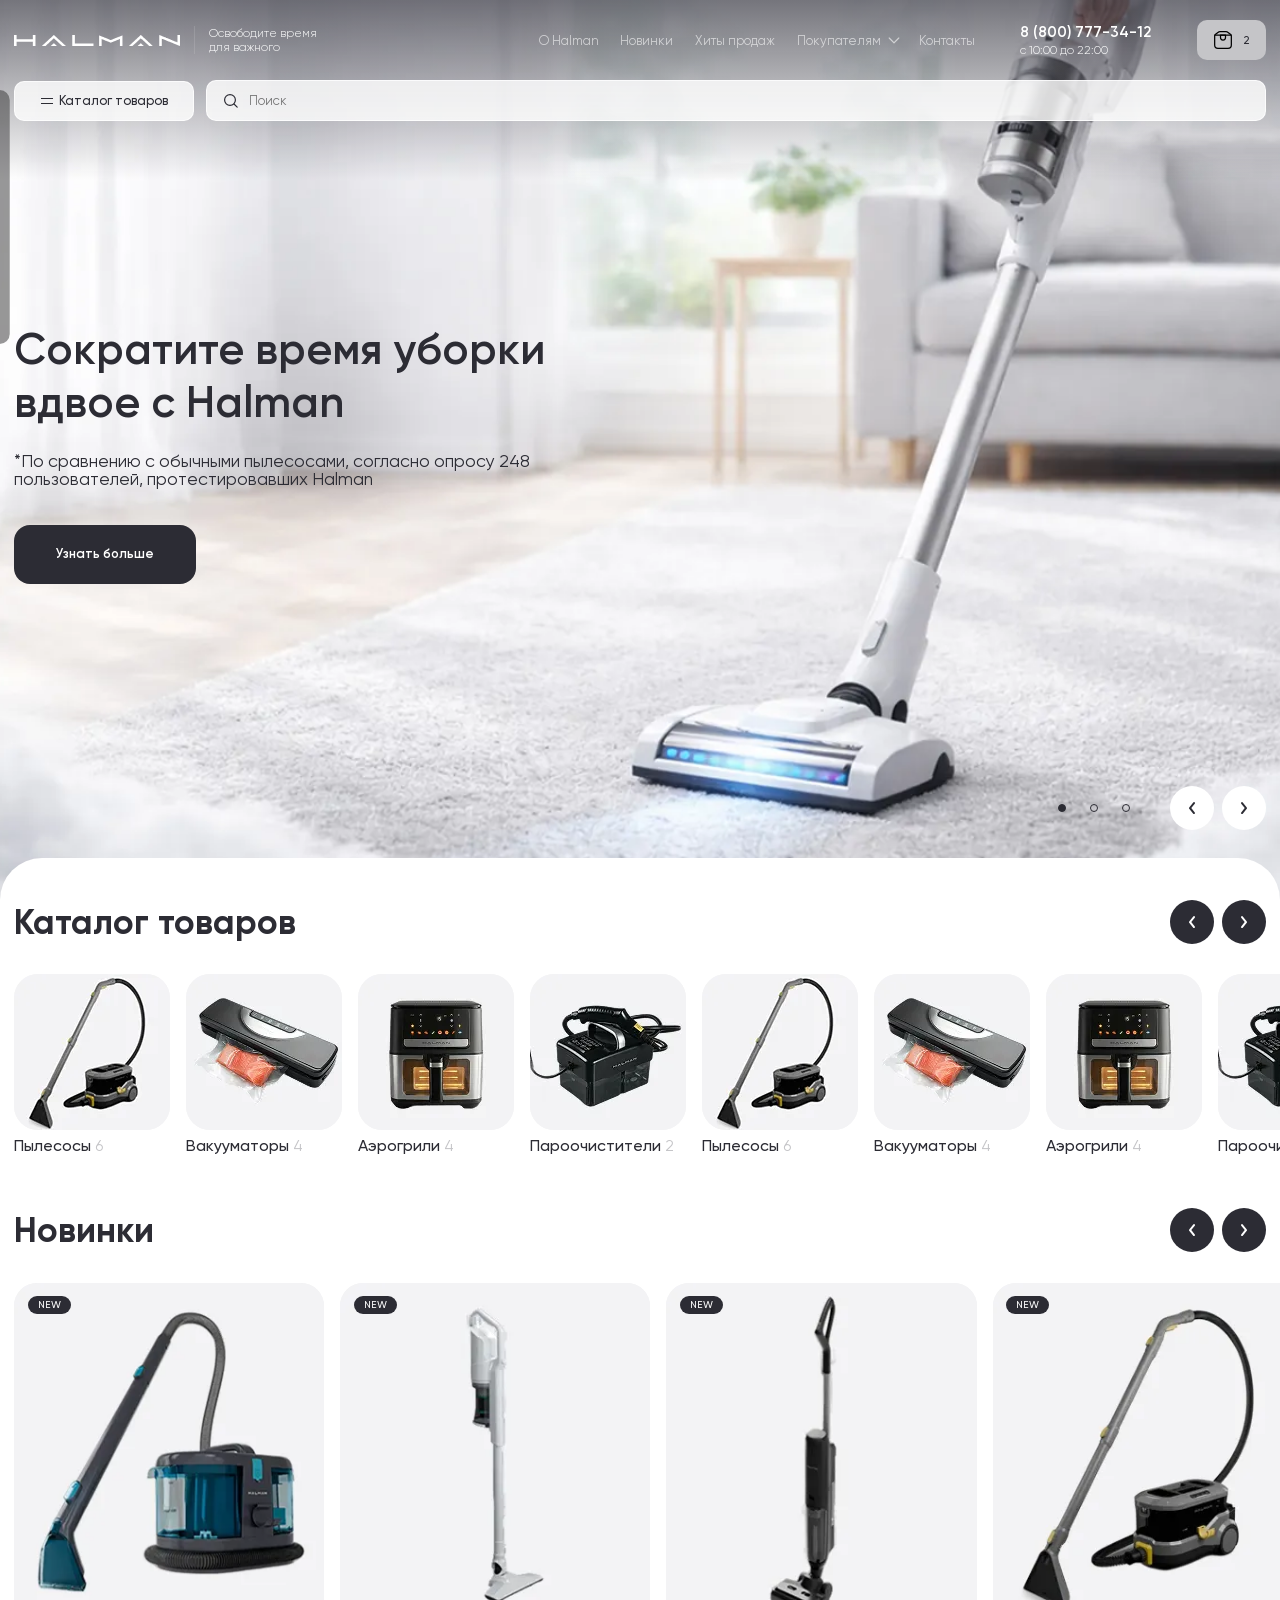
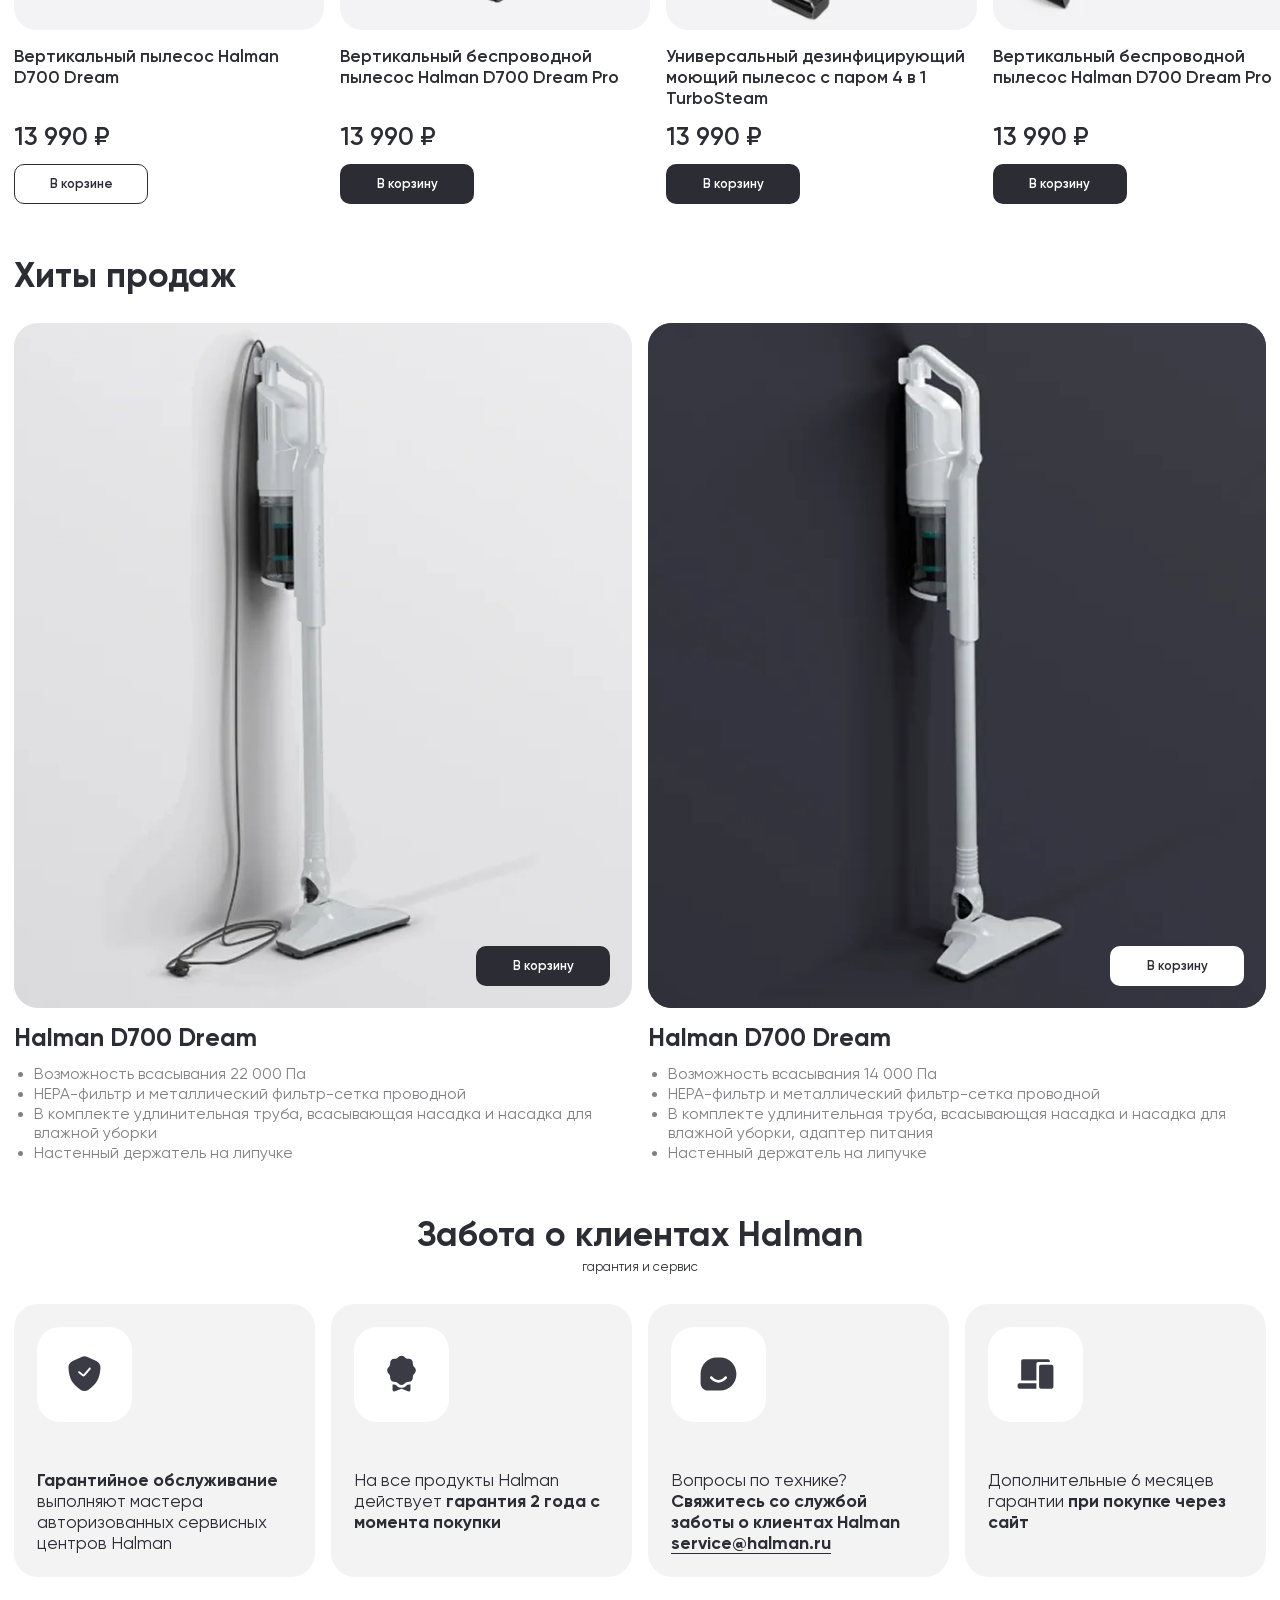
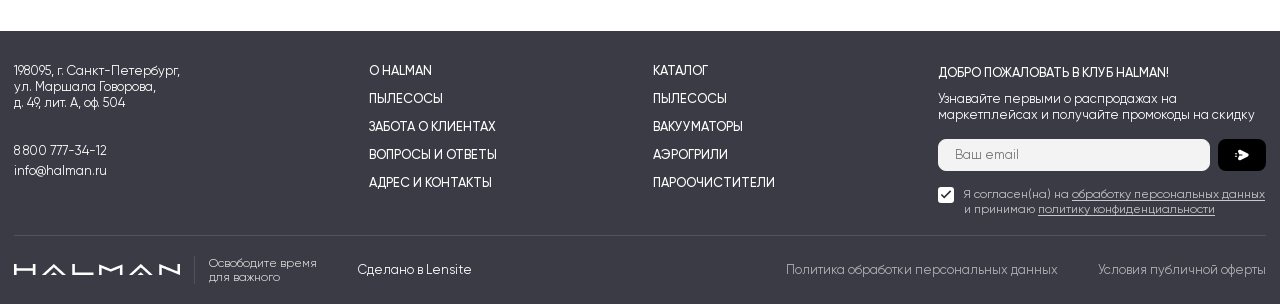
==== index.html @ 4d9c0501 "Update Halman  build" ====
<!doctype html>
<html lang="ru">
	<head>
		<meta charset="UTF-8">
		<meta name="robots" content="noindex, nofollow">
		<meta name="viewport" content="width=device-width, initial-scale=1, maximum-scale=1, user-scalable=yes">
		<link rel="preload" href="./assets/fonts/Gilroy-SemiBold.woff2" as="font" type="font/woff2" crossorigin="anonymous">
		<link rel="preload" href="./assets/fonts/Gilroy-Regular.woff2" as="font" type="font/woff2" crossorigin="anonymous">
		<link rel="preload" href="./assets/fonts/Gilroy-Medium.woff2" as="font" type="font/woff2" crossorigin="anonymous">
		<link rel="preload" href="./assets/fonts/Gilroy-Light.woff2" as="font" type="font/woff2" crossorigin="anonymous">
		<link rel="preload" href="./assets/fonts/Gilroy-Bold.woff2" as="font" type="font/woff2" crossorigin="anonymous">
		<link rel="shortcut icon" href="./assets/img/favicon.ico">
		<title>Главная страница</title>
		<script type="module" crossorigin="" src="./js/index.min.js?v=1777307597138"></script>
		<link rel="modulepreload" crossorigin="" href="./js/app.min.js">
		<link rel="stylesheet" crossorigin="" href="./css/app.min.css?v=1777307597138">
		<link rel="stylesheet" crossorigin="" href="./css/index.min.css?v=1777307597138">
		<link rel="stylesheet" crossorigin="" href="./css/widget-products.min.css?v=1777307597138">
		<link rel="stylesheet" crossorigin="" href="./css/main.min.css?v=1777307597138">
	</head>
	<body>
		<div class="wrapper">
			<header data-fls-header="" data-fls-header-scroll="" class="header header_transparent">
				<div class="header__container">
					<div class="header__top">
						<div class="logo" data-fls-logo="">
							<a href="index.html" class="logo__link" aria-label="Halman — на главную">
								<span class="logo__mark">
									<img src="./assets/img/logo.svg" width="166" height="11" alt="" loading="lazy">
								</span>
							</a>
							<span class="logo__descriptor">Освободите время для важного</span>
						</div>
						<div class="header__navigation">
							<div class="header__menu menu">
								<button type="button" data-fls-menu="" class="menu__icon icon-menu" aria-label="Открыть меню">
									<span></span>
								</button>
								<nav class="menu__body">
									<ul class="menu__list">
										<li class="menu__item">
											<a href="about.html" class="menu__link">О Halman</a>
										</li>
										<li class="menu__item">
											<a href="#" class="menu__link">Новинки</a>
										</li>
										<li class="menu__item">
											<a href="#" class="menu__link">Хиты продаж</a>
										</li>
										<li class="menu__item menu__item_has-children" data-fls-menuhaschildren="">
											<a href="#" class="menu__link">Покупателям</a>
											<button type="button" class="menu__arrow" aria-expanded="false" aria-controls="submenu-customers" tabindex="-1"></button>
											<ul class="menu__sub-list" id="submenu-customers" hidden>
												<li>
													<a href="customer-care.html">Забота о клиентах</a>
												</li>
												<li>
													<a href="#">Вопросы и ответы</a>
												</li>
												<li>
													<a href="#">Клуб Halman</a>
												</li>
												<li>
													<a href="#">Серийный номер</a>
												</li>
											</ul>
										</li>
										<li class="menu__item">
											<a href="contacts.html" class="menu__link">Контакты</a>
										</li>
									</ul>
								</nav>
							</div>
						</div>
						<div class="header__contacts" data-fls-dynamic=".menu__body, 574.98, last">
							<a href="tel:88007773412" class="header__phone link-hover">8 (800) 777-34-12</a>
							<div class="header__worktime">с 10:00 до 22:00</div>
						</div>
						<a href="#" class="header__cart" data-fls-popup-link="cart" aria-label="Корзина">
							<span class="header__cart-icon">
								<svg class="icon" aria-hidden="true">
									<use href="./assets/img/spritemap.svg#sprite-cart"></use>
								</svg>
							</span>
							<span class="header__cart-count">2</span>
						</a>
					</div>
					<div class="header__bottom">
						<div class="header__catalog" data-fls-dynamic=".menu__body, 991.98, 0">
							<div class="header-catalog" data-fls-headercatalog="">
								<button type="button" class="header-catalog__toggle">
									<span class="header-catalog__burger"></span>
									<span>Каталог товаров</span>
								</button>
								<button type="button" class="header-catalog__overlay" aria-label="Закрыть каталог"></button>
								<div class="header-catalog__wrapper" style="display: none;">
									<div class="header-catalog__container">
										<div class="header-catalog__mobile-head">
											<button type="button" class="header-catalog__back" aria-label="Назад"></button>
											<button type="button" class="header-catalog__mobile-title">Каталог товаров</button>
										</div>
										<div class="header-catalog__layout">
											<div class="header-catalog__categories">
												<button type="button" class="header-catalog__category _item-active" data-catalog-category="vacuum">
													<span class="header-catalog__category-image">
														<picture>
															<img data-fls-lazy="" alt="" loading="lazy" data-src="./assets/img/products/category1.webp">
														</picture>
													</span>
													<span class="header-catalog__category-title">Пылесосы</span>
													<span class="header-catalog__category-count">8</span>
												</button>
												<button type="button" class="header-catalog__category" data-catalog-category="vacuum-sealers">
													<span class="header-catalog__category-image">
														<picture>
															<img data-fls-lazy="" alt="" loading="lazy" data-src="./assets/img/products/category2.webp">
														</picture>
													</span>
													<span class="header-catalog__category-title">Вакууматоры</span>
													<span class="header-catalog__category-count">4</span>
												</button>
												<button type="button" class="header-catalog__category" data-catalog-category="airgrills">
													<span class="header-catalog__category-image">
														<picture>
															<img data-fls-lazy="" alt="" loading="lazy" data-src="./assets/img/products/category3.webp">
														</picture>
													</span>
													<span class="header-catalog__category-title">Аэрогрили</span>
													<span class="header-catalog__category-count">2</span>
												</button>
												<button type="button" class="header-catalog__category" data-catalog-category="steam">
													<span class="header-catalog__category-image">
														<picture>
															<img data-fls-lazy="" alt="" loading="lazy" data-src="./assets/img/products/category4.webp">
														</picture>
													</span>
													<span class="header-catalog__category-title">Пароочистители</span>
													<span class="header-catalog__category-count">4</span>
												</button>
											</div>
											<div class="header-catalog__models">
												<div class="header-catalog__model-group _item-active" data-catalog-panel="vacuum">
													<div class="header-catalog__model-head">
														<span>Моющие пылесосы</span>
														<span>6</span>
													</div>
													<a href="#" class="header-catalog__model" data-badge="new" data-image="assets/img/products/product1-image1.jpg" data-title="Вертикальный беспроводной пылесос Halman D700 Dream" data-text="Новинка от Halman повторяет исключительные характеристики известной модели." data-old-price="13 990 ₽" data-price="13 990 ₽">D700</a>
													<a href="#" class="header-catalog__model" data-image="assets/img/products/product2-image1.jpg" data-title="Вертикальный беспроводной пылесос Halman WVC100" data-text="Легкий корпус и удобная насадка для ежедневной уборки." data-price="13 990 ₽">WVC100</a>
													<a href="#" class="header-catalog__model" data-badge="new" data-image="assets/img/products/product3-image1.jpg" data-title="Вертикальный пылесос Halman D700 Dream Pro" data-text="Мощная модель для сухой и влажной уборки дома." data-old-price="13 990 ₽" data-price="13 990 ₽">D700DreamPro</a>
													<a href="#" class="header-catalog__model _item-active" data-badge="sale" data-image="assets/img/products/product4-image1.jpg" data-title="Вертикальный беспроводной пылесос Halman CSVC300" data-text="Новинка от Arnica повторяет исключительные характеристики известной модели Tesla Premium." data-old-price="13 990 ₽" data-price="13 990 ₽">TurboSteam</a>
													<a href="#" class="header-catalog__model" data-badge="hot" data-image="assets/img/products/product2-image1.jpg" data-title="Вертикальный беспроводной пылесос Halman CSVC300" data-text="Компактная модель для быстрой уборки без лишних проводов." data-price="13 990 ₽">CSVC300</a>
													<a href="#" class="header-catalog__model" data-badge="sale" data-image="assets/img/products/product1-image1.jpg" data-title="Моющий пылесос Halman WDVC2200 Aqua Power" data-text="Мощный моющий пылесос для сложных задач." data-old-price="13 990 ₽" data-price="13 990 ₽">WDVC2200 Aqua Power</a>
													<div class="header-catalog__model-head">
														<span>Вертикальные пылесосы</span>
														<span>2</span>
													</div>
													<a href="#" class="header-catalog__model" data-image="assets/img/products/product3-image1.jpg" data-title="Вертикальный пылесос Halman D700" data-text="Универсальная модель для ежедневной уборки." data-old-price="13 990 ₽" data-price="13 990 ₽">D700</a>
													<a href="#" class="header-catalog__model" data-image="assets/img/products/product4-image1.jpg" data-title="Вертикальный пылесос Halman WVC100" data-text="Практичный пылесос для быстрой уборки." data-old-price="13 990 ₽" data-price="13 990 ₽">WVC100</a>
													<a href="#" class="header-catalog__all btn btn_border-gray" data-fls-button="">
														<span>Все пылесосы Halman</span>
														<svg class="icon" aria-hidden="true">
															<use href="./assets/img/spritemap.svg#sprite-link-arrow"></use>
														</svg>
													</a>
												</div>
												<div class="header-catalog__model-group" data-catalog-panel="vacuum-sealers">
													<div class="header-catalog__model-head">
														<span>Вакууматоры</span>
														<span>4</span>
													</div>
													<a href="#" class="header-catalog__model" data-image="assets/img/products/category2.jpg" data-title="Вакууматор Halman HVS-1" data-text="Компактное решение для хранения продуктов." data-old-price="6 990 ₽" data-price="5 990 ₽">HVS-1</a>
													<a href="#" class="header-catalog__model" data-image="assets/img/products/category4.jpg" data-title="Вакууматор Halman Pro" data-text="Для регулярной домашней заготовки." data-old-price="8 990 ₽" data-price="7 990 ₽">Halman Pro</a>
												</div>
												<div class="header-catalog__model-group" data-catalog-panel="airgrills">
													<div class="header-catalog__model-head">
														<span>Аэрогрили</span>
														<span>2</span>
													</div>
													<a href="#" class="header-catalog__model" data-image="assets/img/products/category3.jpg" data-title="Аэрогриль Halman HAF-100" data-text="Готовьте любимые блюда с хрустящей корочкой." data-old-price="9 990 ₽" data-price="8 990 ₽">HAF-100</a>
													<a href="#" class="header-catalog__model" data-image="assets/img/products/product2-image1.jpg" data-title="Аэрогриль Halman HAF-200" data-text="Больше программ для повседневной кухни." data-old-price="11 990 ₽" data-price="10 990 ₽">HAF-200</a>
												</div>
												<div class="header-catalog__model-group" data-catalog-panel="steam">
													<div class="header-catalog__model-head">
														<span>Пароочистители</span>
														<span>4</span>
													</div>
													<a href="#" class="header-catalog__model" data-image="assets/img/products/product4-image1.jpg" data-title="Пароочиститель Halman Steam Pro" data-text="Глубокая очистка паром без лишней химии." data-old-price="13 990 ₽" data-price="12 990 ₽">Steam Pro</a>
													<a href="#" class="header-catalog__model" data-image="assets/img/products/product1-image1.jpg" data-title="Пароочиститель Halman Compact" data-text="Компактная модель для дома." data-old-price="10 990 ₽" data-price="9 990 ₽">Compact</a>
												</div>
											</div>
											<div class="header-catalog__preview">
												<div class="header-catalog__preview-badge badge badge_sale">Sale</div>
												<picture>
													<img data-fls-lazy="" alt="" loading="lazy" class="header-catalog__preview-image" data-src="./assets/img/products/product4-image1.webp">
												</picture>
											</div>
											<article class="product-card" data-fls-productcard="">
												<a href="single-products.html" class="product-card__image swiper" data-fls-slider="product-card" aria-label="Открыть товар: Вертикальный беспроводной пылесос Halman CSVC300">
													<span class="product-card__badges">
														<span class="product-card__badge badge badge_sale">sale</span>
													</span>
													<span class="product-card__pictures swiper-wrapper">
														<span class="product-card__slide swiper-slide">
															<picture>
																<img data-fls-lazy="" alt="" aria-hidden="true" loading="lazy" data-src="./assets/img/products/product4-image1.webp">
															</picture>
														</span>
													</span>
													<span class="product-card__gallery-nav" aria-hidden="true"></span>
													<span class="product-card__pagination swiper-pagination"></span>
												</a>
												<div class="product-card__body">
													<a href="single-products.html" class="product-card__title">Вертикальный беспроводной пылесос Halman CSVC300</a>
													<div class="product-card__text">
														Новинка от Arnica повторяет исключительные характеристики известной модели Tesla Premium.
													</div>
													<div class="product-card__prices">
														<span class="product-card__old-price">13 990 ₽</span>
														<span class="product-card__price">13 990 ₽</span>
													</div>
													<button type="button" class="product-card__button btn btn_bg-main" data-fls-button="" aria-label="Добавить в корзину: Вертикальный беспроводной пылесос Halman CSVC300">В корзину</button>
												</div>
											</article>
										</div>
									</div>
								</div>
							</div>
						</div>
						<div class="header__search" data-fls-dynamic=".header__top, 991.98,last">
							<div class="search" data-fls-search="">
								<form action="/search/" method="GET" class="search__form search__form--desktop search-form">
									<div class="search-form__wrapper">
										<div class="search-form__input">
											<span class="search__icon">
												<svg class="icon icon_search" aria-hidden="true">
													<use href="./assets/img/spritemap.svg#sprite-search"></use>
												</svg>
											</span>
											<input data-fls-input="" autocomplete="off" type="text" name="q" value="" placeholder="Поиск" data-placeholder="Поиск" class="search__input search__input--desktop input">
											<button type="reset" class="search__close search__close--desktop search-form__reset animation" data-fls-iconanimation="" aria-label="Закрыть поиск">
												<svg class="icon icon_close animation__object" aria-hidden="true">
													<use href="./assets/img/spritemap.svg#sprite-close"></use>
												</svg>
											</button>
										</div>
									</div>
								</form>
								<button type="button" class="search__mobile-toggle search-form__btn animation" data-fls-iconanimation="" aria-label="Открыть поиск">
									<svg class="icon icon_search animation__object" aria-hidden="true">
										<use href="./assets/img/spritemap.svg#sprite-search"></use>
									</svg>
								</button>
								<button type="button" class="search__overlay" aria-label="Закрыть поиск"></button>
								<div class="search__modal" aria-hidden="true" style="display: none;">
									<div class="search__container">
										<div class="search__caption">Поиск</div>
										<form action="/search/" method="GET" class="search__form search__form--modal search-form">
											<div class="search-form__wrapper">
												<div class="search-form__input">
													<span class="search__icon">
														<svg class="icon icon_search" aria-hidden="true">
															<use href="./assets/img/spritemap.svg#sprite-search"></use>
														</svg>
													</span>
													<input data-fls-input="" autocomplete="off" type="text" name="q" value="" placeholder="Поиск" data-placeholder="Поиск" class="search__input search__input--modal input">
													<button type="reset" class="search__close search__close--modal search-form__reset animation" data-fls-iconanimation="" aria-label="Закрыть поиск">
														<svg class="icon icon_close animation__object" aria-hidden="true">
															<use href="./assets/img/spritemap.svg#sprite-close"></use>
														</svg>
													</button>
												</div>
											</div>
										</form>
										<div class="search__results search-results">
											<div class="search-results__tags">
												<a href="/search/?q=Пылесос D700" class="search-results__tag">Пылесос D700</a>
												<a href="/search/?q=Пылесос WVC100" class="search-results__tag">Пылесос WVC100</a>
												<a href="/search/?q=Пылесос TurboSteam" class="search-results__tag">Пылесос TurboSteam</a>
												<a href="/search/?q=Вакууматор Halman-hvs-1" class="search-results__tag">Вакууматор Halman-hvs-1</a>
												<a href="/search/?q=Аэрогриль HAF-100" class="search-results__tag">Аэрогриль HAF-100</a>
											</div>
											<div class="search-results__title">Популярные товары</div>
											<div class="search-results__items">
												<a href="#" class="search-results__item search-item">
													<div class="search-item__image">
														<picture>
															<img data-fls-lazy="" alt="" loading="lazy" data-src="./assets/img/products/product1-image1.webp">
														</picture>
													</div>
													<div class="search-item__body">
														<div class="search-item__title">Вертикальный пылесос Halman D700 Dream</div>
														<div class="search-item__price">13 990 ₽</div>
													</div>
												</a>
												<a href="#" class="search-results__item search-item">
													<div class="search-item__image">
														<picture>
															<img data-fls-lazy="" alt="" loading="lazy" data-src="./assets/img/products/product2-image1.webp">
														</picture>
													</div>
													<div class="search-item__body">
														<div class="search-item__title">Универсальный дезинфицирующий моющий пылесос с паром 4 в 1 TurboSteam</div>
														<div class="search-item__price">13 990 ₽</div>
													</div>
												</a>
												<a href="#" class="search-results__item search-item">
													<div class="search-item__image">
														<picture>
															<img data-fls-lazy="" alt="" loading="lazy" data-src="./assets/img/products/product3-image1.webp">
														</picture>
													</div>
													<div class="search-item__body">
														<div class="search-item__title">Вертикальный пылесос Halman D700 Dream</div>
														<div class="search-item__price">13 990 ₽</div>
													</div>
												</a>
												<a href="#" class="search-results__item search-item">
													<div class="search-item__image">
														<picture>
															<img data-fls-lazy="" alt="" loading="lazy" data-src="./assets/img/products/product4-image1.webp">
														</picture>
													</div>
													<div class="search-item__body">
														<div class="search-item__title">Универсальный дезинфицирующий моющий пылесос с паром 4 в 1 TurboSteam</div>
														<div class="search-item__price">13 990 ₽</div>
													</div>
												</a>
											</div>
										</div>
									</div>
								</div>
							</div>
						</div>
					</div>
				</div>
			</header>
			<main class="page">
				<section class="hero" data-fls-hero="" aria-labelledby="hero-title">
					<div data-fls-slider="hero" class="hero__slider swiper" style="min-height: 100svh;">
						<div class="hero__wrapper swiper-wrapper">
							<div class="hero__slide swiper-slide">
								<picture class="hero__media">
									<source srcset="./assets/img/hero/hero1.webp" media="(min-width: 767.98px)">
									<img alt="" aria-hidden="true" loading="lazy" src="./assets/img/hero/hero1_mob.webp">
								</picture>
								<div class="hero__container">
									<div class="hero__content">
										<h1 id="hero-title" class="hero__title">Сократите время уборки вдвое с Halman</h1>
										<div class="hero__text">
											*По сравнению с обычными пылесосами, согласно опросу 248 пользователей, протестировавших Halman
										</div>
										<a href="#" class="hero__button btn btn_big btn_bg-main" data-fls-button="">Узнать больше</a>
									</div>
								</div>
							</div>
							<div class="hero__slide swiper-slide">
								<picture class="hero__media">
									<source srcset="./assets/img/hero/hero1.webp" media="(min-width: 767.98px)">
									<img alt="" aria-hidden="true" loading="lazy" src="./assets/img/hero/hero1_mob.webp">
								</picture>
								<div class="hero__container">
									<div class="hero__content">
										<h2 class="hero__title">Сократите время уборки вдвое с Halman</h2>
										<div class="hero__text">
											*По сравнению с обычными пылесосами, согласно опросу 248 пользователей, протестировавших Halman
										</div>
										<a href="#" class="hero__button btn btn_big btn_bg-main" data-fls-button="">Узнать больше</a>
									</div>
								</div>
							</div>
							<div class="hero__slide swiper-slide" style="min-height: 100svh;">
								<picture class="hero__media">
									<source srcset="./assets/img/hero/hero1.webp" media="(min-width: 767.98px)">
									<img alt="" aria-hidden="true" loading="lazy" src="./assets/img/hero/hero1_mob.webp">
								</picture>
								<div class="hero__container">
									<div class="hero__content">
										<h2 class="hero__title">Сократите время уборки вдвое с Halman</h2>
										<div class="hero__text">
											*По сравнению с обычными пылесосами, согласно опросу 248 пользователей, протестировавших Halman
										</div>
										<a href="#" class="hero__button btn btn_big btn_bg-main" data-fls-button="">Узнать больше</a>
									</div>
								</div>
							</div>
						</div>
					</div>
					<div class="hero__navigation slider-navigation">
						<div class="hero__pagination slider-navigation__pagination swiper-pagination"></div>
						<div class="hero__controls slider-navigation__arrows">
							<button type="button" class="hero__arrow slider-navigation__arrow slider-navigation__arrow_prev swiper-button-prev animation" data-fls-iconanimation="" aria-label="Предыдущий слайд">
								<svg class="icon animation__object" aria-hidden="true">
									<use href="./assets/img/spritemap.svg#sprite-arrow"></use>
								</svg>
							</button>
							<button type="button" class="hero__arrow slider-navigation__arrow slider-navigation__arrow_next swiper-button-next animation" data-fls-iconanimation="" aria-label="Следующий слайд">
								<svg class="icon animation__object" aria-hidden="true">
									<use href="./assets/img/spritemap.svg#sprite-arrow"></use>
								</svg>
							</button>
						</div>
					</div>
				</section>
				<section class="widget-categories" data-fls-widget-categories="" data-fls-slider-wrapper="" aria-labelledby="widget-categories-title">
					<div class="widget-categories__container">
						<div class="widget-categories__head _heading">
							<h2 id="widget-categories-title" class="widget-categories__title">Каталог товаров</h2>
							<div class="widget-categories__navigation slider-navigation">
								<div class="widget-categories__controls slider-navigation__arrows">
									<button type="button" class="widget-categories__arrow slider-navigation__arrow slider-navigation__arrow_prev swiper-button-prev animation" data-fls-iconanimation="" aria-label="Предыдущий слайд">
										<svg class="icon animation__object" aria-hidden="true">
											<use href="./assets/img/spritemap.svg#sprite-arrow"></use>
										</svg>
									</button>
									<button type="button" class="widget-categories__arrow slider-navigation__arrow slider-navigation__arrow_next swiper-button-next animation" data-fls-iconanimation="" aria-label="Следующий слайд">
										<svg class="icon animation__object" aria-hidden="true">
											<use href="./assets/img/spritemap.svg#sprite-arrow"></use>
										</svg>
									</button>
								</div>
							</div>
						</div>
						<div data-fls-slider="categories" class="widget-categories__slider swiper">
							<div class="widget-categories__wrapper swiper-wrapper">
								<a href="#" class="widget-categories__slide swiper-slide" aria-label="Пылесосы, товаров: 6">
									<span class="widget-categories__image">
										<picture>
											<img data-fls-lazy="" alt="" aria-hidden="true" loading="lazy" data-src="./assets/img/products/category1.webp">
										</picture>
										<span class="widget-categories__link-icon">
											<svg class="icon" aria-hidden="true">
												<use href="./assets/img/spritemap.svg#sprite-link-arrow"></use>
											</svg>
										</span>
									</span>
									<span class="widget-categories__name">Пылесосы</span>
									<span class="widget-categories__count">6</span>
								</a>
								<a href="#" class="widget-categories__slide swiper-slide" aria-label="Вакууматоры, товаров: 4">
									<span class="widget-categories__image">
										<picture>
											<img data-fls-lazy="" alt="" aria-hidden="true" loading="lazy" data-src="./assets/img/products/category2.webp">
										</picture>
										<span class="widget-categories__link-icon">
											<svg class="icon" aria-hidden="true">
												<use href="./assets/img/spritemap.svg#sprite-link-arrow"></use>
											</svg>
										</span>
									</span>
									<span class="widget-categories__name">Вакууматоры</span>
									<span class="widget-categories__count">4</span>
								</a>
								<a href="#" class="widget-categories__slide swiper-slide" aria-label="Аэрогрили, товаров: 4">
									<span class="widget-categories__image">
										<picture>
											<img data-fls-lazy="" alt="" aria-hidden="true" loading="lazy" data-src="./assets/img/products/category3.webp">
										</picture>
										<span class="widget-categories__link-icon">
											<svg class="icon" aria-hidden="true">
												<use href="./assets/img/spritemap.svg#sprite-link-arrow"></use>
											</svg>
										</span>
									</span>
									<span class="widget-categories__name">Аэрогрили</span>
									<span class="widget-categories__count">4</span>
								</a>
								<a href="#" class="widget-categories__slide swiper-slide" aria-label="Пароочистители, товаров: 2">
									<span class="widget-categories__image">
										<picture>
											<img data-fls-lazy="" alt="" aria-hidden="true" loading="lazy" data-src="./assets/img/products/category4.webp">
										</picture>
										<span class="widget-categories__link-icon">
											<svg class="icon" aria-hidden="true">
												<use href="./assets/img/spritemap.svg#sprite-link-arrow"></use>
											</svg>
										</span>
									</span>
									<span class="widget-categories__name">Пароочистители</span>
									<span class="widget-categories__count">2</span>
								</a>
								<a href="#" class="widget-categories__slide swiper-slide" aria-label="Пылесосы, товаров: 6">
									<span class="widget-categories__image">
										<picture>
											<img data-fls-lazy="" alt="" aria-hidden="true" loading="lazy" data-src="./assets/img/products/category1.webp">
										</picture>
										<span class="widget-categories__link-icon">
											<svg class="icon" aria-hidden="true">
												<use href="./assets/img/spritemap.svg#sprite-link-arrow"></use>
											</svg>
										</span>
									</span>
									<span class="widget-categories__name">Пылесосы</span>
									<span class="widget-categories__count">6</span>
								</a>
								<a href="#" class="widget-categories__slide swiper-slide" aria-label="Вакууматоры, товаров: 4">
									<span class="widget-categories__image">
										<picture>
											<img data-fls-lazy="" alt="" aria-hidden="true" loading="lazy" data-src="./assets/img/products/category2.webp">
										</picture>
										<span class="widget-categories__link-icon">
											<svg class="icon" aria-hidden="true">
												<use href="./assets/img/spritemap.svg#sprite-link-arrow"></use>
											</svg>
										</span>
									</span>
									<span class="widget-categories__name">Вакууматоры</span>
									<span class="widget-categories__count">4</span>
								</a>
								<a href="#" class="widget-categories__slide swiper-slide" aria-label="Аэрогрили, товаров: 4">
									<span class="widget-categories__image">
										<picture>
											<img data-fls-lazy="" alt="" aria-hidden="true" loading="lazy" data-src="./assets/img/products/category3.webp">
										</picture>
										<span class="widget-categories__link-icon">
											<svg class="icon" aria-hidden="true">
												<use href="./assets/img/spritemap.svg#sprite-link-arrow"></use>
											</svg>
										</span>
									</span>
									<span class="widget-categories__name">Аэрогрили</span>
									<span class="widget-categories__count">4</span>
								</a>
								<a href="#" class="widget-categories__slide swiper-slide" aria-label="Пароочистители, товаров: 2">
									<span class="widget-categories__image">
										<picture>
											<img data-fls-lazy="" alt="" aria-hidden="true" loading="lazy" data-src="./assets/img/products/category4.webp">
										</picture>
										<span class="widget-categories__link-icon">
											<svg class="icon" aria-hidden="true">
												<use href="./assets/img/spritemap.svg#sprite-link-arrow"></use>
											</svg>
										</span>
									</span>
									<span class="widget-categories__name">Пароочистители</span>
									<span class="widget-categories__count">2</span>
								</a>
								<a href="#" class="widget-categories__slide swiper-slide" aria-label="Пылесосы, товаров: 6">
									<span class="widget-categories__image">
										<picture>
											<img data-fls-lazy="" alt="" aria-hidden="true" loading="lazy" data-src="./assets/img/products/category1.webp">
										</picture>
										<span class="widget-categories__link-icon">
											<svg class="icon" aria-hidden="true">
												<use href="./assets/img/spritemap.svg#sprite-link-arrow"></use>
											</svg>
										</span>
									</span>
									<span class="widget-categories__name">Пылесосы</span>
									<span class="widget-categories__count">6</span>
								</a>
							</div>
						</div>
					</div>
				</section>
				<section class="widget-products" data-fls-widget-products="" data-fls-slider-wrapper="" aria-labelledby="widget-products-title">
					<div class="widget-products__container">
						<div class="widget-products__head _heading">
							<h2 id="widget-products-title" class="widget-products__title">Новинки</h2>
							<div class="widget-products__navigation slider-navigation">
								<div class="widget-products__controls slider-navigation__arrows">
									<button type="button" class="widget-products__arrow slider-navigation__arrow slider-navigation__arrow_prev swiper-button-prev animation" data-fls-iconanimation="" aria-label="Предыдущий слайд">
										<svg class="icon animation__object" aria-hidden="true">
											<use href="./assets/img/spritemap.svg#sprite-arrow"></use>
										</svg>
									</button>
									<button type="button" class="widget-products__arrow slider-navigation__arrow slider-navigation__arrow_next swiper-button-next animation" data-fls-iconanimation="" aria-label="Следующий слайд">
										<svg class="icon animation__object" aria-hidden="true">
											<use href="./assets/img/spritemap.svg#sprite-arrow"></use>
										</svg>
									</button>
								</div>
							</div>
						</div>
						<div data-fls-slider="products" class="widget-products__slider swiper">
							<div class="widget-products__wrapper swiper-wrapper">
								<article class="product-card widget-products__slide swiper-slide" data-fls-productcard="">
									<a href="single-products.html" class="product-card__image swiper" data-fls-slider="product-card" aria-label="Открыть товар: Вертикальный пылесос Halman D700 Dream">
										<span class="product-card__badges">
											<span class="product-card__badge badge badge_new">new</span>
										</span>
										<span class="product-card__pictures swiper-wrapper">
											<span class="product-card__slide swiper-slide">
												<picture>
													<img data-fls-lazy="" alt="" aria-hidden="true" loading="lazy" data-src="./assets/img/products/product1-image1.webp">
												</picture>
											</span>
											<span class="product-card__slide swiper-slide">
												<picture>
													<img data-fls-lazy="" alt="" aria-hidden="true" loading="lazy" data-src="./assets/img/products/product4-image1.webp">
												</picture>
											</span>
											<span class="product-card__slide swiper-slide">
												<picture>
													<img data-fls-lazy="" alt="" aria-hidden="true" loading="lazy" data-src="./assets/img/products/category1.webp">
												</picture>
											</span>
										</span>
										<span class="product-card__gallery-nav" aria-hidden="true"></span>
										<span class="product-card__pagination swiper-pagination"></span>
									</a>
									<div class="product-card__body">
										<a href="single-products.html" class="product-card__title">Вертикальный пылесос Halman D700 Dream</a>
										<div class="product-card__text"></div>
										<div class="product-card__prices">
											<span class="product-card__old-price"></span>
											<span class="product-card__price">13 990 ₽</span>
										</div>
										<button type="button" class="product-card__button btn btn_bg-main _active" data-fls-button="" aria-label="Товар уже в корзине: Вертикальный пылесос Halman D700 Dream">В корзине</button>
									</div>
								</article>
								<article class="product-card widget-products__slide swiper-slide" data-fls-productcard="">
									<a href="single-products.html" class="product-card__image swiper" data-fls-slider="product-card" aria-label="Открыть товар: Вертикальный беспроводной пылесос Halman D700 Dream Pro">
										<span class="product-card__badges">
											<span class="product-card__badge badge badge_new">new</span>
										</span>
										<span class="product-card__pictures swiper-wrapper">
											<span class="product-card__slide swiper-slide">
												<picture>
													<img data-fls-lazy="" alt="" aria-hidden="true" loading="lazy" data-src="./assets/img/products/product2-image1.webp">
												</picture>
											</span>
											<span class="product-card__slide swiper-slide">
												<picture>
													<img data-fls-lazy="" alt="" aria-hidden="true" loading="lazy" data-src="./assets/img/products/product3-image1.webp">
												</picture>
											</span>
											<span class="product-card__slide swiper-slide">
												<picture>
													<img data-fls-lazy="" alt="" aria-hidden="true" loading="lazy" data-src="./assets/img/products/category3.webp">
												</picture>
											</span>
										</span>
										<span class="product-card__gallery-nav" aria-hidden="true"></span>
										<span class="product-card__pagination swiper-pagination"></span>
									</a>
									<div class="product-card__body">
										<a href="single-products.html" class="product-card__title">Вертикальный беспроводной пылесос Halman D700 Dream Pro</a>
										<div class="product-card__text"></div>
										<div class="product-card__prices">
											<span class="product-card__old-price"></span>
											<span class="product-card__price">13 990 ₽</span>
										</div>
										<button type="button" class="product-card__button btn btn_bg-main" data-fls-button="" aria-label="Добавить в корзину: Вертикальный беспроводной пылесос Halman D700 Dream Pro">В корзину</button>
									</div>
								</article>
								<article class="product-card widget-products__slide swiper-slide" data-fls-productcard="">
									<a href="single-products.html" class="product-card__image swiper" data-fls-slider="product-card" aria-label="Открыть товар: Универсальный дезинфицирующий моющий пылесос с паром 4 в 1 TurboSteam">
										<span class="product-card__badges">
											<span class="product-card__badge badge badge_new">new</span>
										</span>
										<span class="product-card__pictures swiper-wrapper">
											<span class="product-card__slide swiper-slide">
												<picture>
													<img data-fls-lazy="" alt="" aria-hidden="true" loading="lazy" data-src="./assets/img/products/product4-image1.webp">
												</picture>
											</span>
											<span class="product-card__slide swiper-slide">
												<picture>
													<img data-fls-lazy="" alt="" aria-hidden="true" loading="lazy" data-src="./assets/img/products/product1-image1.webp">
												</picture>
											</span>
											<span class="product-card__slide swiper-slide">
												<picture>
													<img data-fls-lazy="" alt="" aria-hidden="true" loading="lazy" data-src="./assets/img/products/category4.webp">
												</picture>
											</span>
										</span>
										<span class="product-card__gallery-nav" aria-hidden="true"></span>
										<span class="product-card__pagination swiper-pagination"></span>
									</a>
									<div class="product-card__body">
										<a href="single-products.html" class="product-card__title">Универсальный дезинфицирующий моющий пылесос с паром 4 в 1 TurboSteam</a>
										<div class="product-card__text"></div>
										<div class="product-card__prices">
											<span class="product-card__old-price"></span>
											<span class="product-card__price">13 990 ₽</span>
										</div>
										<button type="button" class="product-card__button btn btn_bg-main" data-fls-button="" aria-label="Добавить в корзину: Универсальный дезинфицирующий моющий пылесос с паром 4 в 1 TurboSteam">В корзину</button>
									</div>
								</article>
								<article class="product-card widget-products__slide swiper-slide" data-fls-productcard="">
									<a href="single-products.html" class="product-card__image swiper" data-fls-slider="product-card" aria-label="Открыть товар: Вертикальный беспроводной пылесос Halman D700 Dream Pro">
										<span class="product-card__badges">
											<span class="product-card__badge badge badge_new">new</span>
										</span>
										<span class="product-card__pictures swiper-wrapper">
											<span class="product-card__slide swiper-slide">
												<picture>
													<img data-fls-lazy="" alt="" aria-hidden="true" loading="lazy" data-src="./assets/img/products/product3-image1.webp">
												</picture>
											</span>
											<span class="product-card__slide swiper-slide">
												<picture>
													<img data-fls-lazy="" alt="" aria-hidden="true" loading="lazy" data-src="./assets/img/products/product2-image1.webp">
												</picture>
											</span>
											<span class="product-card__slide swiper-slide">
												<picture>
													<img data-fls-lazy="" alt="" aria-hidden="true" loading="lazy" data-src="./assets/img/products/category2.webp">
												</picture>
											</span>
										</span>
										<span class="product-card__gallery-nav" aria-hidden="true"></span>
										<span class="product-card__pagination swiper-pagination"></span>
									</a>
									<div class="product-card__body">
										<a href="single-products.html" class="product-card__title">Вертикальный беспроводной пылесос Halman D700 Dream Pro</a>
										<div class="product-card__text"></div>
										<div class="product-card__prices">
											<span class="product-card__old-price"></span>
											<span class="product-card__price">13 990 ₽</span>
										</div>
										<button type="button" class="product-card__button btn btn_bg-main" data-fls-button="" aria-label="Добавить в корзину: Вертикальный беспроводной пылесос Halman D700 Dream Pro">В корзину</button>
									</div>
								</article>
								<article class="product-card widget-products__slide swiper-slide" data-fls-productcard="">
									<a href="single-products.html" class="product-card__image swiper" data-fls-slider="product-card" aria-label="Открыть товар: Вертикальный пылесос Halman D700 Dream">
										<span class="product-card__badges">
											<span class="product-card__badge badge badge_new">new</span>
										</span>
										<span class="product-card__pictures swiper-wrapper">
											<span class="product-card__slide swiper-slide">
												<picture>
													<img data-fls-lazy="" alt="" aria-hidden="true" loading="lazy" data-src="./assets/img/products/product1-image1.webp">
												</picture>
											</span>
											<span class="product-card__slide swiper-slide">
												<picture>
													<img data-fls-lazy="" alt="" aria-hidden="true" loading="lazy" data-src="./assets/img/products/category1.webp">
												</picture>
											</span>
										</span>
										<span class="product-card__gallery-nav" aria-hidden="true"></span>
										<span class="product-card__pagination swiper-pagination"></span>
									</a>
									<div class="product-card__body">
										<a href="single-products.html" class="product-card__title">Вертикальный пылесос Halman D700 Dream</a>
										<div class="product-card__text"></div>
										<div class="product-card__prices">
											<span class="product-card__old-price"></span>
											<span class="product-card__price">13 990 ₽</span>
										</div>
										<button type="button" class="product-card__button btn btn_bg-main" data-fls-button="" aria-label="Добавить в корзину: Вертикальный пылесос Halman D700 Dream">В корзину</button>
									</div>
								</article>
							</div>
						</div>
					</div>
				</section>
				<section class="widget-sales" data-fls-widget-sales="" data-fls-slider-wrapper="" aria-labelledby="widget-sales-title">
					<div class="widget-sales__container">
						<h2 id="widget-sales-title" class="widget-sales__title _heading">Хиты продаж</h2>
						<div data-fls-slider="sales" class="widget-sales__slider swiper">
							<div class="widget-sales__wrapper swiper-wrapper">
								<div class="widget-sales__slide swiper-slide">
									<article class="widget-sales__card" aria-labelledby="widget-sales-product-1-title">
										<div class="widget-sales__media">
											<a href="single-products.html" class="widget-sales__image" aria-label="Открыть товар: Halman D700 Dream">
												<picture>
													<source media="(max-width: 600px)" data-srcset="./assets/img/products/image1-600.webp" type="image/webp">
													<img data-fls-lazy="" alt="" aria-hidden="true" loading="lazy" data-src="./assets/img/products/image1.webp">
												</picture>
											</a>
											<button type="button" class="widget-sales__image-button btn btn_bg-main" data-fls-button="" aria-label="Добавить в корзину: Halman D700 Dream">В корзину</button>
										</div>
										<div class="widget-sales__body">
											<h3 id="widget-sales-product-1-title" class="widget-sales__name">
												<a href="single-products.html" class="widget-sales__name-link">Halman D700 Dream</a>
											</h3>
											<ul class="widget-sales__features">
												<li>Возможность всасывания 22 000 Па</li>
												<li>HEPA-фильтр и металлический фильтр-сетка проводной</li>
												<li>
													В комплекте удлинительная труба, всасывающая насадка и насадка для влажной уборки
												</li>
												<li>Настенный держатель на липучке</li>
											</ul>
											<div class="widget-sales__mobile-buy">
												<div class="widget-sales__price">13 990 ₽</div>
												<button type="button" class="widget-sales__button btn btn_bg-main" data-fls-button="" aria-label="Добавить в корзину: Halman D700 Dream">В корзину</button>
											</div>
										</div>
									</article>
								</div>
								<div class="widget-sales__slide swiper-slide">
									<article class="widget-sales__card" aria-labelledby="widget-sales-product-2-title">
										<div class="widget-sales__media">
											<a href="single-products.html" class="widget-sales__image widget-sales__image_dark" aria-label="Открыть товар: Halman D700 Dream">
												<picture>
													<source media="(max-width: 600px)" data-srcset="./assets/img/products/image2-600.webp" type="image/webp">
													<img data-fls-lazy="" alt="" aria-hidden="true" loading="lazy" data-src="./assets/img/products/image2.webp">
												</picture>
											</a>
											<button type="button" class="widget-sales__image-button btn btn_bg-white" data-fls-button="" aria-label="Добавить в корзину: Halman D700 Dream">В корзину</button>
										</div>
										<div class="widget-sales__body">
											<h3 id="widget-sales-product-2-title" class="widget-sales__name">
												<a href="single-products.html" class="widget-sales__name-link">Halman D700 Dream</a>
											</h3>
											<ul class="widget-sales__features">
												<li>Возможность всасывания 14 000 Па</li>
												<li>HEPA-фильтр и металлический фильтр-сетка проводной</li>
												<li>
													В комплекте удлинительная труба, всасывающая насадка и насадка для влажной уборки, адаптер питания
												</li>
												<li>Настенный держатель на липучке</li>
											</ul>
											<div class="widget-sales__mobile-buy">
												<div class="widget-sales__price">13 990 ₽</div>
												<button type="button" class="widget-sales__button btn btn_bg-main" data-fls-button="" aria-label="Добавить в корзину: Halman D700 Dream">В корзину</button>
											</div>
										</div>
									</article>
								</div>
							</div>
						</div>
					</div>
				</section>
				<section class="customer-care" data-fls-customer-care="" aria-labelledby="customer-care-title">
					<div class="customer-care__container">
						<div class="customer-care__head _heading">
							<h2 id="customer-care-title" class="customer-care__title">Забота о клиентах Halman</h2>
							<div class="customer-care__subtitle">гарантия и сервис</div>
						</div>
						<ul class="customer-care__items">
							<li class="customer-care__item">
								<div class="customer-care__icon" aria-hidden="true">
									<img data-fls-lazy="" data-src="assets/img/icons/icon1.svg" alt="" loading="lazy">
								</div>
								<p class="customer-care__text">
									<strong>Гарантийное обслуживание</strong>
									выполняют мастера авторизованных сервисных центров Halman
								</p>
							</li>
							<li class="customer-care__item">
								<div class="customer-care__icon" aria-hidden="true">
									<img data-fls-lazy="" data-src="assets/img/icons/icons2.svg" alt="" loading="lazy">
								</div>
								<p class="customer-care__text">
									На все продукты Halman действует
									<strong>гарантия 2 года с момента покупки</strong>
								</p>
							</li>
							<li class="customer-care__item">
								<div class="customer-care__icon" aria-hidden="true">
									<img data-fls-lazy="" data-src="assets/img/icons/icon3.svg" alt="" loading="lazy">
								</div>
								<p class="customer-care__text">
									Вопросы по технике?
									<br>
									<strong>Свяжитесь со службой заботы о клиентах Halman</strong>
									<a href="mailto:service@halman.ru" class="link-underline">
										<strong>service@halman.ru</strong>
									</a>
								</p>
							</li>
							<li class="customer-care__item">
								<div class="customer-care__icon" aria-hidden="true">
									<img data-fls-lazy="" data-src="assets/img/icons/icons4.svg" alt="" loading="lazy">
								</div>
								<p class="customer-care__text">
									Дополнительные 6 месяцев гарантии
									<strong>при покупке через сайт</strong>
								</p>
							</li>
						</ul>
					</div>
				</section>
			</main>
			<footer data-fls-footer="" class="footer">
				<div class="footer__container">
					<div class="footer__top">
						<div class="footer__contacts">
							<address class="footer__address">
								198095, г. Санкт-Петербург,
								<br>
								ул. Маршала Говорова,
								<br>
								д. 49, лит. А, оф. 504
							</address>
							<div class="footer__contact-list">
								<a href="tel:88007773412" class="footer__contact link-hover">8 800 777-34-12</a>
								<a href="mailto:info@halman.ru" class="footer__contact link-hover">info@halman.ru</a>
							</div>
						</div>
						<nav class="footer__nav" aria-label="Навигация в футере">
							<ul class="footer__list">
								<li class="footer__item">
									<a href="#" class="footer__link link-hover">О Halman</a>
								</li>
								<li class="footer__item">
									<a href="#" class="footer__link link-hover">Пылесосы</a>
								</li>
								<li class="footer__item">
									<a href="#" class="footer__link link-hover">Забота о клиентах</a>
								</li>
								<li class="footer__item">
									<a href="#" class="footer__link link-hover">Вопросы и ответы</a>
								</li>
								<li class="footer__item">
									<a href="#" class="footer__link link-hover">Адрес и контакты</a>
								</li>
							</ul>
							<ul class="footer__list">
								<li class="footer__item">
									<a href="#" class="footer__link link-hover">Каталог</a>
								</li>
								<li class="footer__item">
									<a href="#" class="footer__link link-hover">Пылесосы</a>
								</li>
								<li class="footer__item">
									<a href="#" class="footer__link link-hover">Вакууматоры</a>
								</li>
								<li class="footer__item">
									<a href="#" class="footer__link link-hover">Аэрогрили</a>
								</li>
								<li class="footer__item">
									<a href="#" class="footer__link link-hover">Пароочистители</a>
								</li>
							</ul>
						</nav>
						<div class="footer__subscribe subscribe">
							<div class="subscribe__head">
								<div class="subscribe__title">Добро пожаловать в клуб Halman!</div>
								<div class="subscribe__text">
									Узнавайте первыми о распродажах на маркетплейсах и получайте промокоды на скидку
								</div>
							</div>
							<form action="#" method="POST" class="subscribe__form">
								<label class="subscribe__field">
									<input data-fls-input="" autocomplete="off" type="email" name="email" placeholder="Ваш email" class="subscribe__input input">
								</label>
								<button type="button" class="subscribe__submit" data-fls-popup-link="subscribe-success" aria-label="Подписаться">
									<svg class="icon" aria-hidden="true">
										<use href="./assets/img/spritemap.svg#sprite-send"></use>
									</svg>
								</button>
							</form>
							<label class="subscribe__agree checkbox" data-fls-checkbox="">
								<input class="checkbox__input" type="checkbox" name="agree" checked>
								<span class="checkbox__text">
									Я согласен(на) на
									<a href="#" class="link-underline">обработку персональных данных</a>
									и принимаю
									<a href="#" class="link-underline">политику конфиденциальности</a>
								</span>
							</label>
						</div>
					</div>
					<div class="footer__bottom">
						<div class="logo" data-fls-logo="">
							<a href="index.html" class="logo__link" aria-label="Halman — на главную">
								<span class="logo__mark">
									<img src="./assets/img/logo.svg" width="166" height="11" alt="" loading="lazy">
								</span>
							</a>
							<span class="logo__descriptor">Освободите время для важного</span>
						</div>
						<div class="footer__made">
							<a href="https://lensite.ru/" class="link-hover" target="_blank" rel="noopener noreferrer">Сделано в Lensite</a>
						</div>
						<a href="#" class="footer__policy link-hover">Политика обработки персональных данных</a>
						<a href="#" class="footer__offer link-hover">Условия публичной оферты</a>
					</div>
				</div>
			</footer>
		</div>
		<div data-fls-popup="cart" aria-hidden="true" class="popup popup_cart cart-popup">
			<div data-fls-popup-wrapper="" class="popup__wrapper cart-popup__wrapper">
				<div data-fls-popup-body="" class="popup__body cart-popup__body">
					<div data-fls-popup-content="" class="cart-popup__content">
						<div class="cart-popup__head">
							<div class="cart-popup__title">
								<span>Корзина</span>
								<span class="cart-popup__count">2</span>
							</div>
							<button data-fls-popup-close="" type="button" class="cart-popup__close animation" data-fls-iconanimation="" aria-label="Закрыть корзину">
								<svg class="icon animation__object" aria-hidden="true">
									<use href="./assets/img/spritemap.svg#sprite-close"></use>
								</svg>
							</button>
						</div>
						<div class="cart-popup__items">
							<div class="cart-popup__item cart-item">
								<a href="#" class="cart-item__image">
									<picture>
										<img data-fls-lazy="" alt="" loading="lazy" data-src="./assets/img/products/product1-image1.webp">
									</picture>
								</a>
								<div class="cart-item__about">
									<a href="#" class="cart-item__name">Halman D700 Dream легкий вертикальный пылесос для повседневных задач</a>
									<div class="cart-item__code">
										Артикул:
										<strong>ET14330</strong>
									</div>
								</div>
								<div data-fls-quantity="" class="cart-item__quantity quantity">
									<button data-fls-quantity-minus="" type="button" class="quantity__button quantity__button--minus" aria-label="Уменьшить количество"></button>
									<div class="quantity__input">
										<input data-fls-quantity-value="" autocomplete="off" type="text" name="quantity[]" value="1" aria-label="Количество">
									</div>
									<button data-fls-quantity-plus="" type="button" class="quantity__button quantity__button--plus" aria-label="Увеличить количество"></button>
								</div>
								<div class="cart-item__price">
									<div class="price">
										<div class="price price_old">5 590 ₽</div>
										<div class="price price_new">3 290 ₽</div>
									</div>
								</div>
								<div class="cart-item__actions">
									<button type="button" class="cart-item__remove animation" data-fls-iconanimation="" aria-label="Удалить товар">
										<svg class="icon animation__object" aria-hidden="true">
											<use href="./assets/img/spritemap.svg#sprite-close"></use>
										</svg>
									</button>
								</div>
							</div>
							<div class="cart-popup__item cart-item">
								<a href="#" class="cart-item__image">
									<picture>
										<img data-fls-lazy="" alt="" loading="lazy" data-src="./assets/img/products/product1-image1.webp">
									</picture>
								</a>
								<div class="cart-item__about">
									<a href="#" class="cart-item__name">Halman D700 Dream легкий вертикальный пылесос для повседневных задач</a>
									<div class="cart-item__code">
										Артикул:
										<strong>ET14330</strong>
									</div>
								</div>
								<div data-fls-quantity="" class="cart-item__quantity quantity">
									<button data-fls-quantity-minus="" type="button" class="quantity__button quantity__button--minus" aria-label="Уменьшить количество"></button>
									<div class="quantity__input">
										<input data-fls-quantity-value="" autocomplete="off" type="text" name="quantity[]" value="1" aria-label="Количество">
									</div>
									<button data-fls-quantity-plus="" type="button" class="quantity__button quantity__button--plus" aria-label="Увеличить количество"></button>
								</div>
								<div class="cart-item__price">
									<div class="price">
										<div class="price price_current">3 290 ₽</div>
									</div>
								</div>
								<div class="cart-item__actions">
									<button type="button" class="cart-item__remove animation" data-fls-iconanimation="" aria-label="Удалить товар">
										<svg class="icon animation__object" aria-hidden="true">
											<use href="./assets/img/spritemap.svg#sprite-close"></use>
										</svg>
									</button>
								</div>
							</div>
						</div>
						<div class="cart-popup__summary">
							<div class="cart-popup__total">
								<span>Итого:</span>
								<span class="cart-popup__total-prices">
									<span class="cart-popup__old-price">5 590 ₽</span>
									<span class="cart-popup__price">3 290 ₽</span>
								</span>
							</div>
							<a href="#" class="cart-popup__button btn btn_big btn_bg-main" data-fls-button="">Перейти в корзину</a>
						</div>
					</div>
				</div>
			</div>
		</div>
		<div data-fls-popup="subscribe-success" aria-hidden="true" class="popup popup_subscribe subscribe-popup">
			<div data-fls-popup-wrapper="" class="popup__wrapper subscribe-popup__wrapper">
				<div data-fls-popup-body="" class="popup__body subscribe-popup__body">
					<div data-fls-popup-content="" class="subscribe-popup__content">
						<button data-fls-popup-close="" type="button" class="subscribe-popup__close animation" data-fls-iconanimation="" aria-label="Закрыть окно">
							<svg class="icon animation__object" aria-hidden="true">
								<use href="./assets/img/spritemap.svg#sprite-close"></use>
							</svg>
						</button>
						<div class="subscribe-popup__icon" aria-hidden="true">
							<svg class="icon" aria-hidden="true">
								<use href="./assets/img/spritemap.svg#sprite-check"></use>
							</svg>
						</div>
						<div class="subscribe-popup__title">
							Вы успешно подписались
							<br>
							на рассылку
						</div>
					</div>
				</div>
			</div>
		</div>
		<ul id="fls-dev-panel">
			<li>
				<a href="single-products2.html">single-products2</a>
			</li>
			<li>
				<a href="single-products.html">single-products</a>
			</li>
			<li>
				<a href="index.html">index</a>
			</li>
			<li>
				<a href="customer-care.html">customer-care</a>
			</li>
			<li>
				<a href="contacts.html">contacts</a>
			</li>
			<li>
				<a href="checkout.html">checkout</a>
			</li>
			<li>
				<a href="cart.html">cart</a>
			</li>
			<li>
				<a href="archive-products.html">archive-products</a>
			</li>
			<li>
				<a href="about.html">about</a>
			</li>
		</ul>
		<style>
			#fls-dev-panel{
				position: fixed;
				left: 10px;
				padding: 15px 25px 15px 15px;
				border-radius: 0 10px 10px 0;
				top: 10%;
				color: #ffffff;
				background-color: rgba(51, 51, 51, 0.5);
				transform: translate(-100%, 0px);
				max-height: 80svh;
				overflow: auto;
				transition: all 300ms;
				z-index: 9999;
				font-family: Arial, "Helvetica Neue", Helvetica, sans-serif;
			}
			#fls-dev-panel li{
				list-style:none;
			}
			#fls-dev-panel hr{
				border-bottom: 1px solid;
			}
			#fls-dev-panel:hover{
				left: 0px;
				transform: translate(0, 0);
			}
			#fls-dev-panel a{
				text-decoration: none;
				color: inherit;
			}
			#fls-dev-panel a:hover {
				text-decoration: underline;
			}
			#fls-dev-panel li:not(:last-child) {
				margin-bottom: 10px;
			}
		</style>
	</body>
</html>
---- css/app.min.css ----
*{border:0;margin:0;padding:0}*,:after,:before{box-sizing:border-box}:after,:before{display:inline-block}body,html{height:100%}body{line-height:1;scrollbar-gutter:stable;-ms-text-size-adjust:100%;-moz-text-size-adjust:100%;-webkit-text-size-adjust:100%;-webkit-font-smoothing:antialiased;-moz-osx-font-smoothing:grayscale}button,input,textarea{background-color:transparent;color:inherit;font-family:inherit;font-size:inherit;line-height:inherit}input,textarea{width:100%}label{display:inline-block}button,option,select{cursor:pointer}a{color:inherit;display:inline-block;text-decoration:none}ul li{list-style:none}img{height:auto;max-width:100%;vertical-align:middle}h1,h2,h3,h4,h5,h6{font-size:inherit;font-weight:inherit}@font-face{font-display:swap;font-family:Gilroy;font-style:normal;font-weight:600;src:url(../assets/fonts/Gilroy-SemiBold.woff2) format("woff2")}@font-face{font-display:swap;font-family:Gilroy;font-style:normal;font-weight:400;src:url(../assets/fonts/Gilroy-Regular.woff2) format("woff2")}@font-face{font-display:swap;font-family:Gilroy;font-style:normal;font-weight:500;src:url(../assets/fonts/Gilroy-Medium.woff2) format("woff2")}@font-face{font-display:swap;font-family:Gilroy;font-style:normal;font-weight:300;src:url(../assets/fonts/Gilroy-Light.woff2) format("woff2")}@font-face{font-display:swap;font-family:Gilroy;font-style:normal;font-weight:700;src:url(../assets/fonts/Gilroy-Bold.woff2) format("woff2")}html{scroll-behavior:smooth;scroll-padding-top:calc(var(--header-height) + 1rem)}body{color:#2c2c34;font-family:Gilroy;font-size:1rem;min-width:22.5rem}[data-fls-scrolllock] body{overflow:hidden;overscroll-behavior:none;touch-action:none}.wrapper{display:flex;flex-direction:column;min-height:100%;overflow:clip}.wrapper>main{flex:1 1 auto}.wrapper>*{min-width:0}[class*=__container]{margin:0 auto;max-width:86.75rem;padding-left:.875rem;padding-right:.875rem}section:first-child{margin-top:1.625rem}h2{font-weight:700;line-height:1}.icon,img,video{display:block}.icon{flex:0 0 1.5rem;height:1.5rem;width:1.5rem}[class*=link-]{position:relative;white-space:nowrap}[class*=link-]:before{border-bottom:.0625rem solid;bottom:0;content:"";display:block;left:0;position:absolute;transition:all .3s ease 0s;width:0}[data-fls-tippy-content]{cursor:help}.link-underline:before{opacity:1;width:100%}._content>*{margin-bottom:1rem;margin-top:1rem}._content :first-child{margin-top:0}._content :last-child{margin-bottom:0}._nowrap{white-space:nowrap}.badge{backdrop-filter:blur(.875rem);border-radius:62.4375rem;color:#fff;font-size:.625rem;font-weight:500;line-height:1.2;min-height:1.125rem;padding:.1875rem .625rem;pointer-events:none;text-transform:uppercase}.badge:empty,.badge[hidden]{display:none}.badge_sale{background-color:#74bbba}.badge_hot{background-color:#e85d5d}.badge_new{background-color:#2c2c34}.product-card{display:flex;flex-direction:column;gap:1rem}.product-card__image{aspect-ratio:328/367;background-color:#f3f3f4;display:block;overflow:hidden;position:relative}.product-card__image img{height:100%;object-fit:contain;width:100%}.product-card__pictures{height:100%;width:100%}.product-card__slide{align-items:center;display:flex;flex:0 0 100%;justify-content:center}.product-card__gallery-nav{display:grid;grid-auto-columns:1fr;grid-auto-flow:column;inset:0;position:absolute;z-index:2}.product-card__gallery-zone{min-width:0}.product-card__pagination{align-items:center;bottom:.375rem;display:none;gap:.125rem;justify-content:center;left:50%;position:absolute;transform:translateX(-50%);z-index:3}.product-card__pagination .swiper-pagination-bullet{background-color:rgba(197,197,200,.3);border-radius:1.875rem;height:.125rem;transition:background-color .3s ease,width .3s 0s;width:1rem}.product-card__pagination .swiper-pagination-bullet-active{background-color:#2c2c34;width:1.75rem}.product-card__badges{display:flex;flex-wrap:wrap;gap:.375rem;position:absolute;z-index:1}.product-card__badges:has(.product-card__badge:empty){display:none}.product-card__body{display:flex;flex:1;flex-direction:column;gap:.75rem}.product-card__title{flex:1;font-weight:600;line-height:1.2083333333;transition:color .3s}.product-card__text{color:rgba(44,44,52,.72)}.product-card__text:empty{display:none}.product-card__prices{align-items:baseline;display:flex;gap:.75rem}.product-card__old-price{color:rgba(44,44,52,.42);font-size:1.25rem;font-weight:600;text-decoration:line-through}.product-card__old-price:empty,.product-card__old-price[hidden]{display:none}.product-card__price{font-weight:600;line-height:1.2083333333}.product-card__button._active{background-color:#fff;border-color:#2c2c34;color:#2c2c34}.product-card__button_in-cart{border-color:rgba(44,44,52,.42);color:rgba(44,44,52,.86)}.swiper{overflow:hidden}.swiper-initialized{touch-action:pan-y}.swiper-wrapper{box-sizing:content-box;display:flex;height:100%;position:relative;width:100%}.swiper-vertical .swiper-wrapper{flex-direction:column}.swiper-autoheight .swiper-wrapper{align-items:flex-start}.swiper-initialized .swiper-slide{flex-shrink:0}.swiper-android .swiper-slide,.swiper-android .swiper-wrapper{transform:translateZ(0)}.swiper-button-lock{display:none!important}[data-fls-slider] .swiper-slide{flex-shrink:0}[data-fls-slider] .swiper-pagination{opacity:0;transition:opacity .3s,visibility 0s .3s;visibility:hidden}[data-fls-slider]._slider-ready .swiper-pagination{opacity:1;transition:opacity .3s,visibility 0s;visibility:visible}[data-fls-hero] .slider-navigation,[data-fls-slider-wrapper] .slider-navigation{opacity:0;transition:opacity .3s,visibility 0s .3s;visibility:hidden}[data-fls-hero]._slider-ready .slider-navigation,[data-fls-slider-wrapper]._slider-ready .slider-navigation{opacity:1;transition:opacity .3s,visibility 0s;visibility:visible}.slider-navigation{align-items:center;display:flex;gap:1rem;justify-content:space-between}.slider-navigation__pagination{align-items:center;display:flex;gap:1.5rem;justify-content:center}.slider-navigation__pagination .swiper-pagination-bullet{background-color:transparent;border:.0625rem solid;border-radius:50%;cursor:pointer;height:.5rem;position:relative;transition:background-color .3s,transform .3s;width:.5rem}.slider-navigation__pagination .swiper-pagination-bullet:before{content:"";inset:-.5rem;position:absolute}.slider-navigation__pagination .swiper-pagination-bullet-active{background-color:currentColor}.slider-navigation__arrows{align-items:center;display:flex;gap:.5rem}.slider-navigation__arrow{align-items:center;background-color:#fff;border-radius:50%;color:#2c2c34;display:flex;height:2.75rem;justify-content:center;transition:background-color .3s,color .3s;width:2.75rem}.slider-navigation__arrow .icon{fill:currentColor}.slider-navigation__arrow_prev .icon{rotate:180deg}.menu__item_has-children>.menu__arrow:after{background-color:hsla(0,0%,100%,.6);content:"";display:block;height:1rem;mask:url("data:image/svg+xml;charset=utf-8,%3Csvg xmlns='http://www.w3.org/2000/svg' viewBox='0 0 20 20'%3E%3Cpath d='m8.03 3.47 6 6a.75.75 0 0 1 0 1.06l-6 6a.75.75 0 0 1-1.06-1.06L12.44 10 6.97 4.53a.75.75 0 0 1 1.06-1.06'/%3E%3C/svg%3E") center no-repeat;rotate:90deg;transition:rotate .3s ease,background-color .3s 0s;width:1rem}.menu__item_has-children._hover>.menu__arrow:after{background-color:#fff;rotate:-90deg}.menu__list{align-items:center;display:flex}.menu__item a{color:hsla(0,0%,100%,.6);display:block;transition:color .3s ease 0s}.icon-menu{display:none}.header-catalog__toggle{align-items:center;border:.0625rem solid #fff;border-radius:.625rem;display:flex;font-size:.8125rem;font-weight:500;gap:.375rem;justify-content:center;line-height:1.2307692308;min-height:2.5rem;outline:0;overflow:hidden;padding:.5rem .75rem;position:relative;transition:background-color .3s,border-color .3s,color .3s;width:11.25rem;z-index:41}._catalog-active .header-catalog__toggle,.header-catalog__wrapper{background-color:#fff;color:#2c2c34}.header-catalog__wrapper{left:0;max-height:calc(100svh - var(--header-height));opacity:0;overflow-x:hidden;overflow-y:auto;overscroll-behavior:contain;pointer-events:none;position:fixed;top:var(--header-height);visibility:hidden;width:100%;z-index:45;-webkit-overflow-scrolling:touch;transition:opacity .3s,visibility 0s .3s}._catalog-active .header-catalog__wrapper{display:block!important;opacity:1;pointer-events:all;transition:opacity .3s,visibility 0s;visibility:visible}.header-catalog__container{transform:translateY(-.5rem);transition:transform .3s}._catalog-active .header-catalog__container{transform:translateY(0)}.header-catalog__mobile-head{display:none}.header-catalog__back{align-items:center;background-color:#f3f3f4;border-radius:.625rem;display:flex;flex:0 0 2.5rem;height:2.5rem;justify-content:center;width:2.5rem}.header-catalog__back:before{background-color:#2c2c34;content:"";height:1rem;mask:url("data:image/svg+xml;charset=utf-8,%3Csvg xmlns='http://www.w3.org/2000/svg' viewBox='0 0 20 20'%3E%3Cpath d='m8.03 3.47 6 6a.75.75 0 0 1 0 1.06l-6 6a.75.75 0 0 1-1.06-1.06L12.44 10 6.97 4.53a.75.75 0 0 1 1.06-1.06'/%3E%3C/svg%3E") center no-repeat;rotate:-180deg;width:1rem}.header-catalog__mobile-title{font-size:1.125rem;font-weight:500;text-align:left}.header-catalog__layout{display:grid;gap:.625rem;grid-template-columns:minmax(15rem,21.7647058824%) minmax(15rem,22.0588235294%) 1fr minmax(12.5rem,19.3382352941%);padding-block:1.25rem 2.5rem}.header-catalog__layout .product-card__badges{display:none}.header-catalog__categories{align-content:start;display:grid;gap:.5rem}.header-catalog__category{align-items:center;background-color:#f3f3f4;border:.0625rem solid transparent;border-radius:1.5rem;display:grid;gap:.625rem;grid-template-columns:27.027027027% 1fr auto;overflow:hidden;padding:.25rem;transition:background-color .3s,border-color .3s}.header-catalog__category._item-active{border-color:#2c2c34}.header-catalog__category-image{border-radius:1.5rem;overflow:hidden}.header-catalog__category-image img{aspect-ratio:1;object-fit:contain;width:100%}.header-catalog__category-title{font-weight:600;justify-self:start}.header-catalog__category-count{font-weight:500}.header-catalog__models{background-color:#f3f3f4;border-radius:1.5rem;padding:2rem 1.5rem}.header-catalog__model-group{align-content:start;display:none;gap:.25rem}.header-catalog__model-group._item-active{display:grid}.header-catalog__model-head{align-items:center;color:rgba(44,44,52,.6);display:flex;font-size:.75rem;font-weight:600;gap:.5rem;justify-content:space-between}.header-catalog__model-head:not(:first-child){margin-top:1.875rem}.header-catalog__model-head:not(:last-child){margin-bottom:.625rem}.header-catalog__model{align-items:center;border:.0625rem solid transparent;border-radius:.625rem;display:flex;font-weight:500;justify-content:space-between;margin-inline:-.625rem;padding:.9375rem 2.625rem .9375rem .625rem;position:relative;text-align:left;transition:background-color .3s}.header-catalog__model:before{background-color:#fff;height:.875rem;mask:url("data:image/svg+xml;charset=utf-8,%3Csvg xmlns='http://www.w3.org/2000/svg' viewBox='0 0 20 20'%3E%3Cpath d='m5.303 13.636 8.333-8.333a.75.75 0 0 1 1.06 1.06l-8.333 8.334a.75.75 0 0 1-1.06-1.06'/%3E%3Cpath d='M5.833 5.083h8.333a.75.75 0 0 1 .75.75v8.334a.75.75 0 0 1-1.5 0V6.583H5.833a.75.75 0 0 1 0-1.5'/%3E%3C/svg%3E") center no-repeat;right:.8125rem;width:.875rem;z-index:1}.header-catalog__model:after,.header-catalog__model:before{content:"";opacity:0;position:absolute;top:50%;transform:translateY(-50%);transition:opacity .3s}.header-catalog__model:after{background-color:#2c2c34;border-radius:50%;height:1.1875rem;right:.625rem;width:1.1875rem}.header-catalog__all:not(:first-child){margin-top:.625rem}.header-catalog__preview{background-color:#f3f3f4;border-radius:1.5rem;overflow:hidden;position:relative}.header-catalog__preview-badge{left:1rem;position:absolute;top:1rem;transition:opacity .3s,transform .3s;z-index:1}.header-catalog__preview-image{height:100%;object-fit:contain;transition:opacity .3s,transform .3s;width:100%}.header-catalog .product-card{display:flex;flex-direction:column}.header-catalog .product-card__body{display:flex;flex:1;flex-direction:column;gap:.75rem;transition:opacity .3s,transform .3s}.header-catalog .product-card__image{aspect-ratio:263/336;position:relative;transition:opacity .3s,transform .3s}.header-catalog .product-card__image img{inset:0;position:absolute}.header-catalog .product-card__text{color:#2c2c34;flex:1;font-size:.8125rem;line-height:1.3846153846}.header-catalog .product-card__prices{margin-bottom:.5rem}.header-catalog._product-changing .header-catalog__preview-badge,.header-catalog._product-changing .product-card__body,.header-catalog._product-changing .product-card__image{opacity:0;transform:translateY(.25rem)}.header-catalog._product-changing .header-catalog__preview-image{opacity:0;transform:scale(.98)}.header{background-color:#3b3b45;color:#fff;position:relative;transition:background-color .3s;z-index:60}.header__top{align-items:center;display:flex;padding-block:1.25rem}.header__top+.header__bottom{padding-top:0!important}.header__contacts{align-content:flex-start;display:grid;row-gap:.125rem}.header__phone{font-size:.9375rem;font-weight:600;line-height:1.2}.header__worktime{font-size:.75rem;font-weight:300;line-height:1.1666666667}.header__cart{align-items:center;display:flex;gap:.625rem}.header__cart-icon .icon{flex:0 0 1.25rem;height:1.25rem;width:1.25rem}.header__cart-count{font-size:.75rem;font-weight:500;line-height:1.25}.header_transparent{background-color:transparent;color:#fff;position:relative}.header_transparent:before{background:linear-gradient(180deg,rgba(59,59,69,.7),rgba(59,59,69,0));content:"";height:calc(var(--header-height) + 2.5rem);inset:0;pointer-events:none;position:absolute;width:100%;z-index:-1}.header_transparent .search__form--desktop{background-color:hsla(0,0%,100%,.8);border-color:hsla(0,0%,100%,.8)}.header_transparent .search__form--desktop .search__icon .icon{fill:#2c2c34}[data-fls-header-scroll]{left:0;position:sticky;right:0;top:0;z-index:60}[data-fls-header-scroll-show].--header-scroll{transition:translate .3s;translate:0 -100%}[data-fls-header-scroll-show].--header-show{translate:0 0}.footer{background-color:#3b3b45;color:#fff;font-size:.8125rem;line-height:1.2307692308}.footer__top{display:grid;padding-block:2rem 1.375rem}.footer__contacts{align-content:start;display:grid;gap:1.25rem}.footer__address{font-style:normal}.footer__contact-list{display:grid;gap:.25rem;justify-items:start}.footer__nav{align-content:start;display:grid;row-gap:.75rem}.footer__title{text-transform:uppercase}.footer__list{display:grid;gap:.75rem}.footer__link{font-size:.8125rem;font-weight:500;line-height:1.2307692308;text-transform:uppercase}.footer__subscribe{max-width:20.5rem}.footer__bottom{align-items:center;border-top:.0625rem solid hsla(0,0%,100%,.12);display:grid;gap:1.25rem 2.5rem;grid-template-columns:auto 1fr auto auto;padding-block:1.25rem}.footer__offer,.footer__policy{color:hsla(0,0%,100%,.6);justify-self:end}.subscribe{gap:1rem}.subscribe,.subscribe__head{align-content:start;display:grid}.subscribe__head{gap:.5rem}.subscribe__title{font-weight:500;line-height:1.5384615385;text-transform:uppercase}.subscribe__form{display:flex;gap:.5rem}.subscribe__field{flex:1;min-width:0}.subscribe__input.input{background-color:#f3f3f4;border-color:#f3f3f4;border-radius:.5rem!important;color:#2c2c34;font-size:.8125rem;min-height:2rem;padding:.25rem 1rem}.subscribe__submit{align-items:center;background-color:#000;border-radius:.5rem;color:#fff;display:flex;flex:0 0 3rem;justify-content:center;transition:background-color .3s,color .3s}.subscribe__submit .icon{fill:currentColor;flex:0 0 1rem;height:1rem;transition:transform .3s;width:1rem}.subscribe__agree.checkbox{margin-bottom:0}.subscribe__agree .checkbox__text{color:hsla(0,0%,100%,.72);font-size:.75rem}.subscribe__agree .checkbox__text:before{background-color:#fff}.subscribe__agree .checkbox__text:after{background-color:#2c2c34}.search._search-active,.search._search-modal-active{position:relative;z-index:45}.search__mobile-toggle{align-items:center;justify-content:center}.search__mobile-toggle .icon{fill:#fff;flex:0 0 1.25rem;height:1.25rem;width:1.25rem}.search__form--desktop{align-items:center;background-color:#2c2c34;border:.0625rem solid #505050;border-radius:.625rem;color:#2c2c34;display:flex;min-height:2.5rem;overflow:hidden;padding-inline:.75rem;position:relative;transition:background-color .3s ease 0s;z-index:51}._search-active .search__form--desktop{background-color:#fff}[data-fls-catalog-open] .search__form--desktop{z-index:39}.search__icon{align-items:center;display:flex;justify-content:center}.search__form--desktop .search__icon{padding-inline:.25rem}.search__icon .icon{fill:#fff;flex:0 0 1rem;height:1rem;transition:fill .3s ease 0s;width:1rem}._search-active .search__form--desktop .search__icon .icon,.search__form--modal .search__icon .icon{fill:#2c2c34}.search__input{min-width:0;width:100%}.search__input::-webkit-search-cancel-button,.search__input::-webkit-search-decoration,.search__input::-webkit-search-results-button,.search__input::-webkit-search-results-decoration{display:none}.search__input.input{background-color:transparent;border:0;border-radius:0!important;min-height:auto;outline:0}.search__input--desktop{font-size:.8125rem}.search__input--desktop.input{padding-inline:.375rem}.search__close{align-items:center;justify-content:center}.search__close--desktop{opacity:0;padding-inline:.25rem;pointer-events:none;transition:opacity .3s,visibility 0s .3s;visibility:hidden}._search-active .search__close--desktop{opacity:1;pointer-events:all;transition:opacity .3s,visibility 0s;visibility:visible}.search__close--desktop .icon{flex:0 0 1.5rem;height:1.5rem;width:1.5rem}.search__overlay{background-color:rgba(44,44,52,.3);inset:0;opacity:0;pointer-events:none;position:fixed;transition:opacity .3s,visibility 0s .3s;visibility:hidden;z-index:40}._search-active .search__overlay,._search-modal-active .search__overlay{opacity:1;pointer-events:all;transition:opacity .3s,visibility 0s;visibility:visible}.search__modal{background-color:#fff;color:#2c2c34;left:0;max-height:calc(100svh - var(--header-height));opacity:0;overflow-x:hidden;overflow-y:auto;overscroll-behavior:contain;pointer-events:none;position:fixed;visibility:hidden;width:100%;z-index:50;-webkit-overflow-scrolling:touch;transition:opacity .3s,visibility 0s .3s}._search-active .search__modal,._search-modal-active .search__modal{display:block!important;opacity:1;pointer-events:all;transition:opacity .3s,visibility 0s;visibility:visible}.search__container{transform:translateY(-.5rem);transition:transform .3s}._search-active .search__container,._search-modal-active .search__container{transform:translateY(0)}.search__results{padding-block:1.875rem}.search-form__wrapper{align-items:center;display:flex;width:100%}.search-form__input{align-items:center;display:flex;flex:1;min-width:0}.search-results__tags{display:flex;gap:1rem;margin-inline:-.875rem;overflow-x:auto;overflow-y:hidden;padding-inline:.875rem}.search-results__tag{align-items:center;border:.0625rem solid #c5c5c8;border-radius:2.5rem;display:inline-flex;font-size:.8125rem;font-weight:500;line-height:1.2307692308;padding:.5rem 1rem;transition:background-color .3s,border-color .3s;white-space:nowrap}.search-results__title{font-weight:700;line-height:1.2307692308}.search-results__title:not(:last-child){margin-bottom:1.75rem}.search-results__items{align-content:flex-start;display:grid;row-gap:1rem}.search-item{align-items:center;border-radius:1rem;column-gap:1rem;display:flex;transition:background-color .3s}.search-item__image{background-color:#f3f3f4;border-radius:1rem;flex:0 0 5.625rem;overflow:hidden}.search-item__image img{height:100%;object-fit:contain;transition:transform .3s;width:100%}.search-item__body{align-content:center;display:grid;row-gap:.5rem}.search-item__title{font-weight:600;line-height:1.25;transition:color .3s}.search-item__price{font-weight:600;line-height:1.25}.quantity{border:.0625rem solid #2c2c34;border-radius:2.5rem;display:flex;height:2.5rem;padding-inline:.75rem;width:6.8125rem}.quantity__button{cursor:pointer;flex:0 0 1.5rem;position:relative}.quantity__button:after,.quantity__button:before{background-color:#2c2c34;content:"";height:.125rem;left:50%;margin:0 0 0 -.28125rem;position:absolute;top:50%;transition:all .3s ease 0s;width:.875rem}.quantity__button--plus:before{transform:rotate(-90deg)}.quantity__input{flex:1 1 auto}.quantity__input input{color:#2c2c34;font-size:.8125rem;font-weight:500;height:100%;outline:0;text-align:center;width:100%}input[type=email],input[type=tel],input[type=text],textarea{-webkit-appearance:none;-moz-appearance:none;appearance:none}.input{background-color:#fff;border:.0625rem solid #f1f2f4;border-radius:.5rem!important;caret-color:inherit;display:block;font-size:.8125rem;min-height:3rem;outline:0;padding:.75rem 1rem;width:100%}.input[placeholder]:not([data-fls-placeholder-nohiden])::placeholder{transition:opacity .3s}.input[placeholder]:not([data-fls-placeholder-nohiden]):focus::placeholder{opacity:0}textarea.input{padding:0;resize:vertical}.checkbox{display:inline-block;position:relative}.checkbox:not(:last-child){margin-bottom:.3125rem}.checkbox__input{height:0;opacity:0;position:absolute;width:0}.checkbox__input:focus-visible+.checkbox__text{outline:.0625rem solid #000}.checkbox__input:checked+.checkbox__text:after{transform:scale(1)}.checkbox__text{cursor:pointer;display:block;min-width:0;padding-left:1.625rem;position:relative}.checkbox__text:before{background-color:#2c2c34;border:0;border-radius:.1875rem}.checkbox__text:after,.checkbox__text:before{content:"";height:1rem;left:0;position:absolute;top:0;width:1rem}.checkbox__text:after{background-color:#fff;border-radius:0;mask:url("data:image/svg+xml;charset=utf-8,%3Csvg xmlns='http://www.w3.org/2000/svg' viewBox='0 0 16 16'%3E%3Cpath d='M6.2 11.4 2.8 8l1.1-1.1 2.3 2.3 5.9-5.9 1.1 1.1z'/%3E%3C/svg%3E") center no-repeat;transform:scale(0);transition:all .3s ease 0s}.checkbox__text a{display:inline;text-decoration:underline;text-underline-offset:.125rem;transition:text-decoration-color .3s;white-space:normal}.checkbox__text a:before{display:none}.btn{align-items:center;border:.0625rem solid transparent;border-radius:.625rem;display:inline-flex;font-size:.8125rem;font-weight:600;gap:.5rem;justify-content:center;line-height:1.2307692308;min-height:2.5rem;padding:.5rem 1rem;text-align:center;text-wrap:balance;transition:background-color .3s,border-color .3s,color .3s}.btn .icon{fill:currentColor;transition:transform .3s}.btn_big{border-radius:1rem;min-height:3.6875rem}.btn_bg-main{background-color:#2c2c34;color:#fff}.btn_bg-white{background-color:#fff}.btn_border-gray{background-color:transparent;border-color:#c5c5c8}@keyframes shake-horizontal{0%{transform:translateX(0)}15%{transform:translateX(-.1875rem)}30%{transform:translateX(.125rem)}45%{transform:translateX(-.125rem)}60%{transform:translateX(.0625rem)}75%{transform:translateX(-.0625rem)}90%{transform:translateX(.03125rem)}to{transform:translateX(0)}}.logo{align-items:center;display:flex}.logo__link{margin:-.625rem;padding:.625rem}.logo__link,.logo__mark{display:block;position:relative}.logo__mark{overflow:hidden}.logo__mark:after{background:linear-gradient(110deg,transparent 35%,hsla(0,0%,100%,.65) 50%,transparent 65%);content:"";inset:0;pointer-events:none;position:absolute;transform:translateX(-120%)}.logo__mark img{display:block}.logo__descriptor{border-left:.0625rem solid hsla(0,0%,100%,.12);font-size:.75rem;font-weight:300;line-height:1.1666666667;margin-left:.875rem;max-width:7.75rem;padding-left:.875rem}@keyframes logo-shine{to{transform:translateX(120%)}}body:after{background-color:rgba(0,0,0,.5);content:"";height:100%;left:0;opacity:0;pointer-events:none;position:fixed;top:0;transition:opacity .8s ease 0s;width:100%;z-index:149}[data-fls-popup-open] body:after{opacity:1}[data-fls-popup]{bottom:0;left:0;padding:1.875rem .625rem;pointer-events:none;position:fixed;right:0;top:0;transition:visibility .8s ease 0s;visibility:hidden}[data-fls-popup][data-fls-popup-active]{overflow:auto;pointer-events:auto;visibility:visible;z-index:150}[data-fls-popup-active] [data-fls-popup-body]{transform:scale(1);visibility:visible}[data-fls-popup-wrapper]{align-items:center;display:flex;flex:1 1 auto;flex-direction:column;justify-content:center;min-height:100%;width:100%}[data-fls-popup-body]{background-color:#eee;border-radius:1.25rem;max-width:56.25rem;padding:1.25rem;transform:scale(0);transition:transform .3s ease,visibility .3s 0s;visibility:hidden;width:100%}[data-fls-popup-youtube-place] iframe{aspect-ratio:16/9;width:100%}.cart-popup{overflow:clip!important;padding:0}.cart-popup__wrapper{align-items:flex-end}.cart-popup__body{background-color:#fff;border-radius:0;display:flex;height:100svh;max-width:37.5rem;min-height:100svh;transform:translate(100%)}[data-fls-popup-active] .cart-popup__body{transform:translate(0)}.cart-popup__content{color:#2c2c34;display:flex;flex-direction:column;width:100%}.cart-popup__head{align-items:flex-start;display:flex;gap:1.5rem;justify-content:space-between}.cart-popup__title{align-items:flex-start;display:flex;font-weight:700;gap:.25rem;line-height:1.25}.cart-popup__count{color:rgba(44,44,52,.6);font-size:1.125rem;font-weight:500;line-height:1.2222222222}.cart-popup__close{align-items:center;display:flex;justify-content:center;outline:0}.cart-popup__close .icon{fill:#2c2c34;height:1.875rem;width:1.875rem}.cart-popup__items{min-height:0;overflow-y:auto;padding-bottom:1rem}.cart-popup__item:not(:last-child){margin-bottom:1rem;padding-bottom:1rem}.cart-popup__summary{background-color:#f3f3f4;border-radius:1.5rem;margin-top:auto}.cart-popup__total{border-bottom:.0625rem solid rgba(44,44,52,.12);font-weight:600;gap:1.5rem;justify-content:space-between}.cart-popup__total,.cart-popup__total-prices{align-items:baseline;display:flex}.cart-popup__old-price{color:rgba(44,44,52,.5);font-size:1.125rem;font-weight:600;line-height:1.2222222222;text-decoration:line-through}.cart-popup__price{font-weight:600;line-height:1.21875}.cart-popup__button{width:100%}.cart-popup .cart-item{align-items:center;display:grid;gap:.875rem;grid-template-areas:"image about about actions" "image price quantity quantity";grid-template-columns:18.0722891566% auto minmax(0,1fr) 1.625rem;position:relative}.cart-popup .cart-item__image{background-color:#f3f3f4;display:block;grid-area:image;overflow:hidden}.cart-popup .cart-item__image img{aspect-ratio:1;object-fit:contain;transition:transform .3s;width:100%}.cart-popup .cart-item__about{display:grid;gap:.375rem;grid-area:about;min-width:0}.cart-popup .cart-item__name{font-size:.875rem;font-weight:600;line-height:1.25;max-width:21.0625rem;transition:color .3s}.cart-popup .cart-item__code{display:none}.cart-popup .cart-item__quantity{border-color:#2c2c34;grid-area:quantity;justify-self:start}.cart-popup .cart-item__price{grid-area:price;justify-self:end;white-space:nowrap}.cart-popup .cart-item__price .price{align-items:baseline;display:flex;gap:.75rem}.cart-popup .cart-item__price .price_old{color:rgba(44,44,52,.42);font-weight:600;line-height:1.2222222222;text-decoration:line-through}.cart-popup .cart-item__price .price_current,.cart-popup .cart-item__price .price_new{font-weight:600;line-height:1.2083333333}.cart-popup .cart-item__actions{align-self:start;grid-area:actions;justify-self:end}.cart-popup .cart-item__remove{align-items:center;background-color:#f3f3f4;border-radius:50%;display:flex;flex:0 0 1.625rem;height:1.625rem;justify-content:center;overflow:hidden}.cart-popup .cart-item__remove .icon{fill:#2c2c34;height:1.125rem;width:1.125rem}.subscribe-popup__body{background-color:#fff;border-radius:1rem;max-width:21.4375rem;opacity:0;padding:0;transform:translateY(1.125rem);transition:transform .35s ease,opacity .35s ease,visibility .35s ease}[data-fls-popup-active] .subscribe-popup__body{opacity:1;transform:translateY(0)}.subscribe-popup__content{display:grid;justify-items:center;padding:2.25rem 1.5rem;position:relative;text-align:center}.subscribe-popup__close{align-items:center;background-color:#f3f3f4;border-radius:0 1rem 0 1rem;display:flex;height:2.25rem;justify-content:center;position:absolute;right:0;top:0;width:2.25rem}.subscribe-popup__close .icon{fill:#2c2c34;height:1.5rem;width:1.5rem}.subscribe-popup__icon{align-items:center;background-color:#74bbba;border-radius:50%;display:flex;height:2.375rem;justify-content:center;width:2.375rem}.subscribe-popup__icon:not(:last-child){margin-bottom:1.625rem}.subscribe-popup__icon .icon{fill:#fff;height:1.5rem;width:1.5rem}.subscribe-popup__title{font-size:1.125rem;font-weight:600;line-height:1.1111111111}[data-fls-lazy]{opacity:0;transition:opacity .3s}[data-fls-lazy]._lazy-loaded{opacity:1}@media (max-width:62em){.header-catalog__category{gap:.5rem}.header-catalog .product-card__title{font-size:1.125rem}.footer__nav,.footer__top{column-gap:1.25rem}}@media (max-width:61.99875em) and (any-hover:none){.icon-menu{cursor:default}}@media (max-width:61.99875em){.product-card__gallery-nav{display:none}.product-card__pagination{display:flex}.menu__item_has-children{align-items:center;display:grid;grid-template-columns:1fr auto}.menu__item_has-children>.menu__link{border-bottom:0;grid-column:1;grid-row:1}.menu__item_has-children>.menu__link:after{display:none}.menu__item_has-children>.menu__arrow:after{background-color:rgba(44,44,52,.6)!important}.menu__item_has-children>ul{display:none;padding:0 0 1.625rem;row-gap:.75rem}.menu__item_has-children>ul:not([hidden]){display:grid}.menu__item_has-children>ul a{border-bottom:0;color:rgba(44,44,52,.6);padding:0}.menu__item_has-children>ul a:after{display:none}.menu__body{background-color:#fff;color:#2c2c34;display:flex;flex-direction:column;gap:1.125rem;height:calc(100svh - var(--header-height));left:0;opacity:0;overflow-y:auto;padding:1.5rem .875rem 2.625rem;pointer-events:none;position:fixed;top:var(--header-height);transition:opacity .3s,visibility 0s .3s;visibility:hidden;width:100%;z-index:30}.menu__body:before{content:"";position:fixed}.menu__body>:not(.header__catalog){transform:translateY(-.5rem);transition:transform .3s}[data-fls-menu-open] .menu__body{opacity:1;pointer-events:all;transition:opacity .3s,visibility 0s;visibility:visible}[data-fls-menu-open] .menu__body>:not(.header__catalog){transform:translateY(0)}[data-fls-catalog-open] .menu__body>:not(.header__catalog){display:none}.menu__body .header__contacts{align-content:flex-end;flex:1;justify-items:center}.menu__list{align-items:stretch;display:grid}.menu__item:not(:last-child){border-bottom:.0625rem solid rgba(44,44,52,.08)}.menu__item a{color:#2c2c34;padding:1.625rem 0;position:relative}.menu__item a:after{background-color:rgba(44,44,52,.6);content:"";display:block;height:1rem;mask:url("data:image/svg+xml;charset=utf-8,%3Csvg xmlns='http://www.w3.org/2000/svg' viewBox='0 0 20 20'%3E%3Cpath d='m8.03 3.47 6 6a.75.75 0 0 1 0 1.06l-6 6a.75.75 0 0 1-1.06-1.06L12.44 10 6.97 4.53a.75.75 0 0 1 1.06-1.06'/%3E%3C/svg%3E") center no-repeat;position:absolute;right:0;top:50%;transform:translateY(-50%);width:1rem}.icon-menu{display:block;height:.75rem;position:relative;width:1rem;z-index:5}.icon-menu span,.icon-menu:after,.icon-menu:before{background-color:#fff;content:"";height:.125rem;position:absolute;right:0;transition:all .3s ease 0s;width:100%}.icon-menu:before{top:0}.icon-menu:after{bottom:0}.icon-menu span{top:calc(50% - .0625rem)}[data-fls-menu-open] .icon-menu span{width:0}[data-fls-menu-open] .icon-menu:before{top:calc(50% - .0625rem);transform:rotate(-45deg)}[data-fls-menu-open] .icon-menu:after{bottom:calc(50% - .0625rem);transform:rotate(45deg)}.header-catalog__toggle{background-color:#2c2c34;border-color:transparent;color:#fff;flex-direction:row-reverse;justify-content:space-between;width:100%}._catalog-active .header-catalog__toggle{display:none}.header-catalog__burger{background-color:#fff;height:1rem;mask:url("data:image/svg+xml;charset=utf-8,%3Csvg xmlns='http://www.w3.org/2000/svg' viewBox='0 0 20 20'%3E%3Cpath d='m8.03 3.47 6 6a.75.75 0 0 1 0 1.06l-6 6a.75.75 0 0 1-1.06-1.06L12.44 10 6.97 4.53a.75.75 0 0 1 1.06-1.06'/%3E%3C/svg%3E") center no-repeat;rotate:-90deg;width:1rem}.header-catalog__overlay{display:none}.header-catalog__wrapper{bottom:0;height:calc(100svh - var(--header-height));padding-inline:.875rem;padding-bottom:1rem}.header-catalog__mobile-head{align-items:center;display:flex;gap:.75rem;padding-block:1.5rem}.header-catalog__layout{display:block;overflow:hidden;padding-block:0;position:relative}._models-active .header-catalog__layout{overflow:visible}.header-catalog__categories{position:relative;transition:opacity .3s,transform .3s,visibility 0s}._models-active .header-catalog__categories{left:0;opacity:0;pointer-events:none;position:absolute;top:0;transform:translateX(-.75rem);transition:opacity .3s,transform .3s,visibility 0s .3s;visibility:hidden;width:100%}.header-catalog__category{gap:.75rem;grid-template-columns:5rem 1fr auto;padding-right:1rem}.header-catalog__category._item-active{border-color:transparent}.header-catalog__models{background-color:#f3f3f4;border-radius:1.5rem;display:block;left:0;opacity:0;padding-bottom:1.5rem;pointer-events:none;position:absolute;top:0;transform:translateX(.75rem);transition:opacity .3s,transform .3s,visibility 0s .3s;visibility:hidden;width:100%}._models-active .header-catalog__models{opacity:1;pointer-events:all;position:relative;transform:translateX(0);transition:opacity .3s,transform .3s,visibility 0s;visibility:visible}.header-catalog__model{border-radius:0;margin-inline:0;padding:1.25rem 1.75rem 1.25rem 0}.header-catalog__model:not(:last-child){border-bottom:.0625rem solid rgba(44,44,52,.08)}.header-catalog__model:before{background-color:rgba(44,44,52,.6);height:1rem;mask:url("data:image/svg+xml;charset=utf-8,%3Csvg xmlns='http://www.w3.org/2000/svg' viewBox='0 0 20 20'%3E%3Cpath d='m8.03 3.47 6 6a.75.75 0 0 1 0 1.06l-6 6a.75.75 0 0 1-1.06-1.06L12.44 10 6.97 4.53a.75.75 0 0 1 1.06-1.06'/%3E%3C/svg%3E") center no-repeat;opacity:1;right:0;transform:translateY(-50%) rotate(-90deg);width:1rem}.header-catalog__model:after{display:none}.header-catalog__all:not(:first-child){margin-top:1.25rem}.header-catalog .product-card,.header-catalog__preview{display:none}.header__top{min-height:5.125rem}.header__top .logo{flex:1;order:1}.header__navigation{order:0}.header__contacts{order:3}.header__cart{order:5}.header__cart-icon .icon{fill:#fff}.header__bottom{display:none}.header__search{order:4}.footer__subscribe{order:2}.footer__bottom{grid-template-columns:1fr;justify-items:center;text-align:center}.footer__bottom .logo{text-align:left}.footer__offer,.footer__policy{justify-self:center}.search__mobile-toggle{display:flex}.search__form--desktop{display:none}.search__form--modal{border-bottom:.0625rem solid rgba(44,44,52,.08);margin-inline:-.875rem;padding-inline:.875rem}.search__modal{top:var(--header-height)}.search__caption{color:rgba(44,44,52,.6);font-size:.8125rem;padding-bottom:.3125rem;padding-top:1rem}}@media (any-hover:hover) and (max-width:61.99875em){.menu__item a:hover{color:#2c2c34}}@media (max-width:47.99875em){.header__top .logo__descriptor{display:none}.cart-popup__body{max-width:100%}.cart-popup__item:not(:last-child){border-bottom:.0625rem solid rgba(44,44,52,.12)}.cart-popup .cart-item__image{align-self:flex-start}.cart-popup .cart-item__quantity{justify-self:end}}@media (max-width:35.93625em){.header__top .logo{justify-content:center}.footer__top>:not(:last-child){border-bottom:.0625rem solid hsla(0,0%,100%,.12);margin-bottom:1.25rem;padding-bottom:1.25rem}}@media (max-width:29.99875em){.footer__address br{display:none}}@media (max-width:23em){.cart-popup .cart-item__price .price_old{font-size:.75rem}.cart-popup .cart-item__price .price_current,.cart-popup .cart-item__price .price_new{font-size:1rem}}@media (max-width:22.5em){section{margin-bottom:2.25rem}._heading:not(:last-child){margin-bottom:1rem}h2{font-size:1.625rem}.product-card__image{border-radius:.875rem}.product-card__badges{left:.625rem;top:.625rem}.product-card__title{font-size:.875rem}.product-card__price{font-size:1.125rem}.header__top{column-gap:2rem}.header__top .logo__mark{max-width:8.875rem}.search-results__tags:not(:last-child){margin-bottom:1.5rem}.search-results__title{font-size:1.125rem}.search-item__image{flex-basis:4.75rem;height:4.75rem;width:4.75rem}.search-item__title{font-size:.875rem}.search-item__price{font-size:1.125rem}.cart-popup__body{padding:.875rem}.cart-popup__head:not(:last-child){margin-bottom:2.25rem}.cart-popup__title{font-size:1.5rem}.cart-popup__summary{padding:.875rem}.cart-popup__total{margin-bottom:1rem;padding-bottom:1rem}.cart-popup__total-prices{gap:.625rem}.cart-popup__price{font-size:1.75rem}.cart-popup .cart-item__image{border-radius:1rem}}@media (min-width:22.5em) and (max-width:86.75em){section{margin-bottom:clamp(2.25rem,1.8122568093375rem + 1.9455252918vw,3.5rem)}._heading:not(:last-child){margin-bottom:clamp(1rem,.64980544746875rem + 1.5564202335vw,2rem)}h2{font-size:clamp(1.625rem,1.40612840466875rem + .9727626459vw,2.25rem)}.product-card__image{border-radius:clamp(.875rem,.65612840466875rem + .9727626459vw,1.5rem)}.product-card__badges{left:clamp(.625rem,.53745136186875rem + .3891050584vw,.875rem);top:clamp(.625rem,.53745136186875rem + .3891050584vw,.875rem)}.product-card__title{font-size:clamp(.875rem,.78745136186875rem + .3891050584vw,1.125rem)}.product-card__price{font-size:clamp(1.125rem,.9499027237375rem + .7782101167vw,1.625rem)}.search-results__tags:not(:last-child){margin-bottom:clamp(1.5rem,1.2373540856rem + 1.1673151751vw,2.25rem)}.search-results__title{font-size:clamp(1.125rem,.9499027237375rem + .7782101167vw,1.625rem)}.search-item__image{flex-basis:clamp(4.75rem,4.4435797665375rem + 1.3618677043vw,5.625rem);height:clamp(4.75rem,4.4435797665375rem + 1.3618677043vw,5.625rem);width:clamp(4.75rem,4.4435797665375rem + 1.3618677043vw,5.625rem)}.search-item__title{font-size:clamp(.875rem,.83122568093125rem + .1945525292vw,1rem)}.search-item__price{font-size:clamp(1.125rem,1.08122568093125rem + .1945525292vw,1.25rem)}}@media (min-width:22.5em) and (max-width:48em){.cart-popup__body{padding:clamp(.875rem,.21323529411875rem + 2.9411764706vw,1.625rem)}.cart-popup__head:not(:last-child){margin-bottom:clamp(2.25rem,1.257352941175rem + 4.4117647059vw,3.375rem)}.cart-popup__title{font-size:clamp(1.5rem,.83823529411875rem + 2.9411764706vw,2.25rem)}.cart-popup__summary{padding:clamp(.875rem,.21323529411875rem + 2.9411764706vw,1.625rem)}.cart-popup__total{margin-bottom:clamp(1rem,.5588235294125rem + 1.9607843137vw,1.5rem);padding-bottom:clamp(1rem,.5588235294125rem + 1.9607843137vw,1.5rem)}.cart-popup__total-prices{gap:clamp(.625rem,.29411764705625rem + 1.4705882353vw,1rem)}.cart-popup__price{font-size:clamp(1.75rem,1.52941176470625rem + .9803921569vw,2rem)}.cart-popup .cart-item__image{border-radius:clamp(1rem,.5588235294125rem + 1.9607843137vw,1.5rem)}}@media (min-width:22.5em) and (max-width:47.99875em){.header__top{column-gap:clamp(2rem,1.44850237756875rem + 2.4511005441vw,2.625rem)}}@media (min-width:22.5em) and (max-width:35.93625em){.header__top .logo__mark{max-width:clamp(8.875rem,6.36313843148125rem + 11.1638291934vw,10.375rem)}}@media (min-width:23em) and (max-width:48em){.cart-popup .cart-item__price .price_old{font-size:clamp(.75rem,.405rem + 1.5vw,1.125rem)}.cart-popup .cart-item__price .price_current,.cart-popup .cart-item__price .price_new{font-size:clamp(1rem,.54rem + 2vw,1.5rem)}}@media (min-width:29.99875em){.product-card__button{max-width:8.375rem;width:100%}}@media (min-width:35.93625em) and (max-width:61.99875em){.footer__contacts{order:1}.footer__nav{grid-column:1/-1;order:3}}@media (min-width:35.93625em){.footer__top{gap:2.5rem;grid-template-columns:1fr 1fr;padding-block:1.5rem 2.75rem}.footer__nav{gap:2.5rem;grid-template-columns:repeat(2,1fr)}}@media (min-width:47.99875em){.footer__contacts{gap:1.75rem}.cart-popup .cart-item{grid-template-areas:"image about about actions" "image quantity price price";grid-template-columns:7.875rem auto minmax(0,1fr) 1.625rem}}@media (min-width:48em) and (max-width:62em){.menu__list{column-gap:clamp(6.25e-8rem,-.85714258035625rem + 1.7857138393vw,.25rem)}.header__bottom{padding-block:clamp(1rem,.14285714285625rem + 1.7857142857vw,1.25rem)}}@media (min-width:48em) and (max-width:61.99875em){.header__top{column-gap:clamp(2.625rem,-1.23248727565rem + 8.0364318243vw,3.75rem)}}@media (min-width:48em){.cart-popup__body{padding:1.625rem}.cart-popup__head:not(:last-child){margin-bottom:3.375rem}.cart-popup__title{font-size:2.25rem}.cart-popup__summary{padding:1.625rem}.cart-popup__total{margin-bottom:1.5rem;padding-bottom:1.5rem}.cart-popup__total-prices{gap:1rem}.cart-popup__price{font-size:2rem}.cart-popup .cart-item__image{border-radius:1.5rem}.cart-popup .cart-item__price .price_old{font-size:1.125rem}.cart-popup .cart-item__price .price_current,.cart-popup .cart-item__price .price_new{font-size:1.5rem}}@media (min-width:61.99875em) and (any-hover:hover){.menu__item_has-children>ul a{transition:color .3s ease 0s}.menu__item_has-children>ul a:hover{color:#2c2c34}.header-catalog:not(._catalog-active) .header-catalog__toggle:hover .header-catalog__burger:after,.header-catalog:not(._catalog-active) .header-catalog__toggle:hover .header-catalog__burger:before{background-color:#2c2c34}.header-catalog:not(._catalog-active) .header-catalog__toggle:hover .header-catalog__burger:before{transform:translateX(.125rem)}.header-catalog:not(._catalog-active) .header-catalog__toggle:hover .header-catalog__burger:after{transform:translateX(-.125rem)}}@media (min-width:61.99875em){.menu__item_has-children{align-items:center;display:flex;position:relative}.menu__item_has-children>ul{align-content:flex-start;background-color:#f3f3f4;border:.0625rem solid #eaeaea;border-radius:.625rem;bottom:0;box-shadow:0 .25rem 2.125rem 0 rgba(0,0,0,.04);display:grid;left:0;min-width:100%;opacity:0;padding:1.625rem 1rem;pointer-events:none;position:absolute;row-gap:.75rem;transform:translateY(100%);transition:all .3s ease 0s;visibility:hidden;width:11.25rem;z-index:52}.menu__item_has-children>ul a{color:rgba(44,44,52,.6);overflow-wrap:normal}.menu__item_has-children._hover>a{color:#fff}.menu__item_has-children._hover>ul{opacity:1!important;pointer-events:all!important;visibility:visible!important}.menu__list{justify-content:flex-end;margin:-.3125rem}.menu__item a{font-size:.8125rem;padding:.3125rem}.menu__item a.menu__link--active{color:#fff}.header-catalog__burger{height:.375rem;position:relative;width:.75rem}.header-catalog__burger:after,.header-catalog__burger:before{background-color:#fff;content:"";height:.0625rem;left:0;position:absolute;transition:all .3s ease 0s;width:100%}._catalog-active .header-catalog__burger:after,._catalog-active .header-catalog__burger:before{background-color:#2c2c34}.header-catalog__burger:before{top:0}.header-catalog__burger:after{bottom:0}._catalog-active .header-catalog__burger:before{top:calc(50% - .03125rem);transform:rotate(-45deg)}._catalog-active .header-catalog__burger:after{bottom:calc(50% - .03125rem);transform:rotate(45deg)}.header-catalog__overlay{background-color:rgba(44,44,52,.3);inset:0;opacity:0;pointer-events:none;position:fixed;transition:opacity .3s,visibility 0s .3s;visibility:hidden;z-index:40}._catalog-active .header-catalog__overlay{opacity:1;pointer-events:all;transition:opacity .3s,visibility 0s;visibility:visible}.header-catalog__model._item-active{background-color:#fff;border-color:#f1f2f4}.header-catalog__model._item-active:after,.header-catalog__model._item-active:before{opacity:1}.header__navigation{flex:1}.header__cart{background-color:#c5c5c8;border-radius:.625rem;overflow:hidden;padding:.625rem 1rem}.header__cart-count{color:#2c2c34}.header__bottom{align-items:center;display:flex}.header__bottom .header__catalog{flex:0 0 11.25rem;overflow:hidden;transition:flex-basis .3s,opacity .3s,visibility 0s}.header__bottom .header__catalog:not(:last-child){margin-right:.75rem}.header__bottom._search-active .header__catalog{flex-basis:0;margin-right:0;opacity:0;pointer-events:none;visibility:hidden}.header__search{flex:1}.header_transparent .header-catalog__toggle{background-color:hsla(0,0%,100%,.8);border-color:hsla(0,0%,100%,.8);color:#2c2c34}.header_transparent .header-catalog__toggle .header-catalog__burger:after,.header_transparent .header-catalog__toggle .header-catalog__burger:before{background-color:#2c2c34}.footer__top{grid-template-columns:1.2fr 2fr 20.5rem;padding-block:2rem 1.125rem}.footer__contacts{gap:2rem}.search{flex:1}.search__mobile-toggle{display:none}.search__form--desktop{width:100%}.search__form--modal{display:none}.search__modal{top:var(--header-height)}.search__caption{display:none}}@media (any-hover:hover) and (min-width:61.99875em){.header-catalog:not(._catalog-active) .header-catalog__toggle:hover{background-color:#fff;color:#2c2c34}}@media (min-width:62em) and (max-width:90em){.menu__list{column-gap:clamp(.25rem,-1.4107142857125rem + 2.6785714286vw,1rem)}.header-catalog__category{gap:clamp(.5rem,.2232142857125rem + .4464285714vw,.625rem);padding-right:clamp(.75rem,.19642857143125rem + .8928571429vw,1rem)}.header-catalog__models{padding-inline:clamp(1rem,-.10714285714375rem + 1.7857142857vw,1.5rem)}.header-catalog .product-card__title{font-size:clamp(1.125rem,.57142857143125rem + .8928571429vw,1.375rem)}.header__top{column-gap:clamp(1.25rem,-4.2857142857125rem + 8.9285714286vw,3.75rem)}.footer__nav,.footer__top{column-gap:clamp(1.25rem,-1.51785714285625rem + 4.4642857143vw,2.5rem)}}@media (min-width:62em){.header__bottom{padding-block:1.25rem}}@media (min-width:86.75em){section{margin-bottom:3.5rem}._heading:not(:last-child){margin-bottom:2rem}h2{font-size:2.25rem}.product-card__image{border-radius:1.5rem}.product-card__badges{left:.875rem;top:.875rem}.product-card__title{font-size:1.125rem}.product-card__price{font-size:1.625rem}.search-results__tags:not(:last-child){margin-bottom:2.25rem}.search-results__title{font-size:1.625rem}.search-item__image{flex-basis:5.625rem;height:5.625rem;width:5.625rem}.search-item__title{font-size:1rem}.search-item__price{font-size:1.25rem}}@media (min-width:90em){.menu__list{column-gap:1rem}.header-catalog__category{gap:.625rem;padding-right:1rem}.header-catalog .product-card__title{font-size:1.375rem}.header__top{column-gap:3.75rem}.footer__nav,.footer__top{column-gap:2.5rem}}@media (any-hover:hover){.link-hover:hover:before{opacity:1;width:100%}.link-underline:hover:before{opacity:0;width:0}.product-card__title:hover{color:rgba(44,44,52,.7)}.product-card__button_in-cart:hover{border-color:#2c2c34;color:#2c2c34}.slider-navigation__arrow:hover{background-color:#2c2c34;color:#fff}.menu__item a:hover{color:#fff}.header__cart{transition:background-color .3s ease 0s}.header__cart:hover{background-color:#fff}.subscribe__submit:hover{background-color:#f3f3f4;color:#2c2c34}.subscribe__submit:hover .icon{transform:translateX(.125rem)}.search-results__tag:hover{border-color:rgba(44,44,52,.32)}.search-item:hover,.search-results__tag:hover{background-color:rgba(44,44,52,.04)}.search-item:hover img{transform:scale(1.04)}.search-item:hover .search-item__title{color:#2c2c34}.quantity__button:hover:after,.quantity__button:hover:before{background-color:rgba(0,0,0,.5)}.checkbox__text a:hover{text-decoration-color:transparent}.btn:hover .icon{transform:translateX(.125rem)}.btn_bg-main:hover{background-color:#000;color:#fff}.btn_bg-white{transition:background-color .3s,color .3s}.btn_bg-white:hover{background-color:#000;color:#fff}.btn_border-gray:hover{background-color:rgba(44,44,52,.04);border-color:rgba(44,44,52,.32)}.animation:hover .animation__object{animation:shake-horizontal .7s ease both}.logo__link:hover .logo__mark:after{animation:logo-shine .8s ease}.cart-popup .cart-item__image:hover img{transform:scale(1.04)}.cart-popup .cart-item__name:hover{color:rgba(44,44,52,.64)}}
---- css/index.min.css ----
.widget-sales{overflow:hidden}.widget-sales__slider{overflow:visible!important}.widget-sales__card{display:flex;flex-direction:column;height:100%;position:relative}.widget-sales__media{position:relative}.widget-sales__image{aspect-ratio:672/745;background-color:#f3f3f4;border-radius:1.5rem;display:block;overflow:hidden;position:relative;transition:transform .3s}.widget-sales__image img{height:100%;object-fit:cover;transition:transform .3s;width:100%}.widget-sales__image_dark{background-color:#3b3b45}.widget-sales__image-button{bottom:1.375rem;position:absolute;right:1.375rem;width:8.375rem}.widget-sales__body{display:flex;flex:1;flex-direction:column}.widget-sales__name{font-weight:700;line-height:1.2307692308}.widget-sales__name-link{transition:color .3s}.widget-sales__features{color:rgba(44,44,52,.6);flex:1;line-height:1.25;padding-left:1.25rem}.widget-sales__features li{list-style-type:disc}.widget-sales__mobile-buy{display:none}.widget-sales__price{font-weight:600}.widget-sales__button:not(:first-child){margin-top:1rem}.widget-categories{overflow:hidden}.widget-categories__head{align-items:center;display:flex;gap:1.25rem;justify-content:space-between}.widget-categories__navigation{flex:0 0 auto}.widget-categories__navigation .slider-navigation__arrow{background-color:#2c2c34}.widget-categories__navigation .slider-navigation__arrow .icon{fill:#fff}.widget-categories__slide{color:#2c2c34;width:9.75rem}.widget-categories__image{aspect-ratio:1;background-color:#f3f3f4;border-radius:1.5rem;display:block;margin-bottom:.5rem;overflow:hidden;position:relative;transition:border-radius .45s ease}.widget-categories__image img{border-radius:inherit;height:100%;object-fit:contain;width:100%}.widget-categories__image:before{background:url(../assets/img/Union.svg) 0 0/100% 100% no-repeat;content:"";height:2.75rem;pointer-events:none;transform:translate(1.125rem,-1.125rem) scale(.72);transform-origin:top right;width:2.75rem;z-index:1}.widget-categories__image:before,.widget-categories__link-icon{opacity:0;position:absolute;right:0;top:0;transition:opacity .3s,transform .45s ease}.widget-categories__link-icon{align-items:center;background-color:#2c2c34;border-radius:50%;color:#fff;display:flex;height:1.625rem;justify-content:center;transform:translate(1.125rem,-1.125rem) scale(.72);transform-origin:center;width:1.625rem;z-index:2}.widget-categories__link-icon .icon{fill:currentColor;height:1.375rem;width:1.375rem}.widget-categories__name{display:inline;font-weight:500}.widget-categories__count{color:#c5c5c8}.hero{background-color:#f3f3f4;color:#2c2c34;margin-top:calc(var(--header-height)*-1)!important;position:relative}.hero__slide,.hero__slider{min-height:100svh}.hero__slide{align-items:center;display:flex;flex:0 0 100%;overflow:hidden;position:relative}.hero__media{display:block;inset:0;position:absolute}.hero__media img,.hero__media video{height:100%;object-fit:cover;width:100%}.hero__container{padding-bottom:8.375rem;padding-top:var(--header-height);position:relative;width:100%;z-index:2}.hero__content{align-content:flex-start;display:grid;gap:1.5rem;max-width:35rem;padding-block:1.25rem}.hero__label{color:rgba(44,44,52,.68)}.hero__label,.hero__title{font-weight:600}.hero__title{line-height:1.2083333333}.hero__button{max-width:11.375rem;width:100%}.hero__button:not(:first-child){margin-top:.75rem}.hero__navigation{bottom:4.375rem;left:50%;max-width:85rem;position:absolute;transform:translateX(-50%);width:calc(100% - 1.75rem);z-index:3}.hero__pagination{color:#2c2c34}.hero:not(:last-child):after{background-color:#fff;border-radius:2.625rem 2.625rem 0 0;bottom:0;content:"";display:block;height:2.625rem;left:0;position:absolute;width:100%}.hero+*{padding-top:0}.customer-care__head{align-content:flex-start;display:grid;row-gap:.5rem;text-align:center}.customer-care__subtitle{font-size:.8125rem}.customer-care__items{display:grid;grid-template-columns:repeat(4,1fr)}.customer-care__item{align-content:flex-start;background-color:#f3f3f4;display:grid}.customer-care__icon{align-items:center;aspect-ratio:1;background-color:#fff;display:flex;flex:0 0;justify-content:center}.customer-care__icon img{aspect-ratio:1;object-fit:contain}.customer-care__text{line-height:1.2}@media (max-width:86.75em){.widget-categories__slider{overflow:visible!important}}@media (max-width:61.99875em){.hero__container{padding-bottom:4rem}.hero__navigation{bottom:.5rem}.hero__navigation.slider-navigation{justify-content:center}.hero__controls{display:none!important}.hero:not(:last-child):after{border-radius:1.5rem 1.5rem 0 0;height:1.875rem}.customer-care__items{grid-template-columns:repeat(2,1fr)}}@media (max-width:47.99875em){.widget-sales__image{aspect-ratio:246/271}.widget-sales__image-button{display:none!important}.widget-sales__mobile-buy{display:grid}.widget-sales__mobile-buy:not(:first-child){margin-top:.75rem}}@media (max-width:30em){.customer-care__items{gap:.5rem}}@media (max-width:29.99875em){.widget-sales__slide{width:73.8738738739%}.widget-categories__navigation{display:none!important}.widget-categories__slide{width:10.125rem}.hero{margin-bottom:1rem!important}.customer-care__items{grid-template-columns:1fr}.customer-care__item{align-items:center;column-gap:1.125rem;display:flex}}@media (max-width:22.5em){.widget-sales__media:not(:last-child){margin-bottom:.5rem}.widget-sales__name{font-size:1rem}.widget-sales__name:not(:last-child){margin-bottom:.5rem}.widget-sales__features{font-size:.8125rem}.widget-sales__price{font-size:1.375rem}.hero__title{font-size:1.625rem}.hero__text{font-size:.875rem}.customer-care__item{border-radius:1.375rem;padding:.875rem}.customer-care__icon{border-radius:.875rem;flex-basis:3.3125rem;width:3.3125rem}.customer-care__icon img{width:1.5rem}.customer-care__text{font-size:.875rem}}@media (min-width:22.5em) and (max-width:86.75em){.widget-sales__media:not(:last-child){margin-bottom:clamp(.5rem,.3249027237375rem + .7782101167vw,1rem)}.widget-sales__name{font-size:clamp(1rem,.78112840466875rem + .9727626459vw,1.625rem)}.widget-sales__name:not(:last-child){margin-bottom:clamp(.5rem,.41245136186875rem + .3891050584vw,.75rem)}.widget-sales__features{font-size:clamp(.8125rem,.7468385214rem + .2918287938vw,1rem)}.widget-sales__price{font-size:clamp(1.375rem,1.28745136186875rem + .3891050584vw,1.625rem)}.hero__title{font-size:clamp(1.625rem,1.1872568093375rem + 1.9455252918vw,2.875rem)}.hero__text{font-size:clamp(.875rem,.78745136186875rem + .3891050584vw,1.125rem)}.customer-care__item{border-radius:clamp(1.375rem,1.33122568093125rem + .1945525292vw,1.5rem);padding:clamp(.875rem,.65612840466875rem + .9727626459vw,1.5rem)}.customer-care__icon{border-radius:clamp(.875rem,.65612840466875rem + .9727626459vw,1.5rem);flex-basis:clamp(3.3125rem,2.28380350194375rem + 4.5719844358vw,6.25rem);width:clamp(3.3125rem,2.28380350194375rem + 4.5719844358vw,6.25rem)}.customer-care__icon img{width:clamp(1.5rem,1.018482490275rem + 2.140077821vw,2.875rem)}.customer-care__text{font-size:clamp(.875rem,.78745136186875rem + .3891050584vw,1.125rem)}}@media (min-width:29.99875em){.widget-sales__slide{width:calc(50% - .5rem)}}@media (min-width:30em) and (max-width:62em){.customer-care__items{gap:clamp(.5rem,.03125rem + 1.5625vw,1rem)}}@media (min-width:30em) and (max-width:61.99875em){.customer-care__item{row-gap:clamp(1.5rem,-.72664947849375rem + 7.4221649283vw,3.875rem)}}@media (min-width:61.99875em){.hero{margin-bottom:0!important}.hero__navigation.slider-navigation{gap:2.5rem;justify-content:flex-end}}@media (min-width:62em) and (max-width:90em){.customer-care__item{row-gap:clamp(1.5rem,-3.75892857143125rem + 8.4821428571vw,3.875rem)}}@media (min-width:62em){.customer-care__items{gap:1rem}}@media (min-width:86.75em){.widget-sales__media:not(:last-child){margin-bottom:1rem}.widget-sales__name{font-size:1.625rem}.widget-sales__name:not(:last-child){margin-bottom:.75rem}.widget-sales__features{font-size:1rem}.widget-sales__price{font-size:1.625rem}.hero__title{font-size:2.875rem}.hero__text{font-size:1.125rem}.customer-care__item{border-radius:1.5rem;padding:1.5rem}.customer-care__icon{border-radius:1.5rem;flex-basis:6.25rem;width:6.25rem}.customer-care__icon img{width:2.875rem}.customer-care__text{font-size:1.125rem}}@media (min-width:90em){.customer-care__item{row-gap:3.875rem}}@media (any-hover:hover){.widget-sales__image:hover img{transform:scale(1.04)}.widget-sales__name-link:hover{color:rgba(44,44,52,.7)}.widget-categories__slide:hover .widget-categories__image{border-top-right-radius:0}.widget-categories__slide:hover .widget-categories__image:before,.widget-categories__slide:hover .widget-categories__link-icon{opacity:1;transform:translate(0) scale(1)}}
---- css/widget-products.min.css ----
.widget-products{overflow:hidden}.widget-products__head{align-items:center;display:flex;gap:1.25rem;justify-content:space-between}.widget-products__navigation{flex:0 0 auto}.widget-products__navigation .slider-navigation__arrow{background-color:#2c2c34}.widget-products__navigation .slider-navigation__arrow .icon{fill:#fff}@media (max-width:86.75em){.widget-products__slider{overflow:visible!important}}@media (max-width:29.99875em){.widget-products__navigation{display:none!important}}@media (max-width:22.5em){.widget-products__slide{width:9.9375rem}}@media (min-width:22.5em) and (max-width:86.75em){.widget-products__slide{width:clamp(9.9375rem,6.2385700389125rem + 16.439688716vw,20.5rem)}}@media (min-width:86.75em){.widget-products__slide{width:20.5rem}}
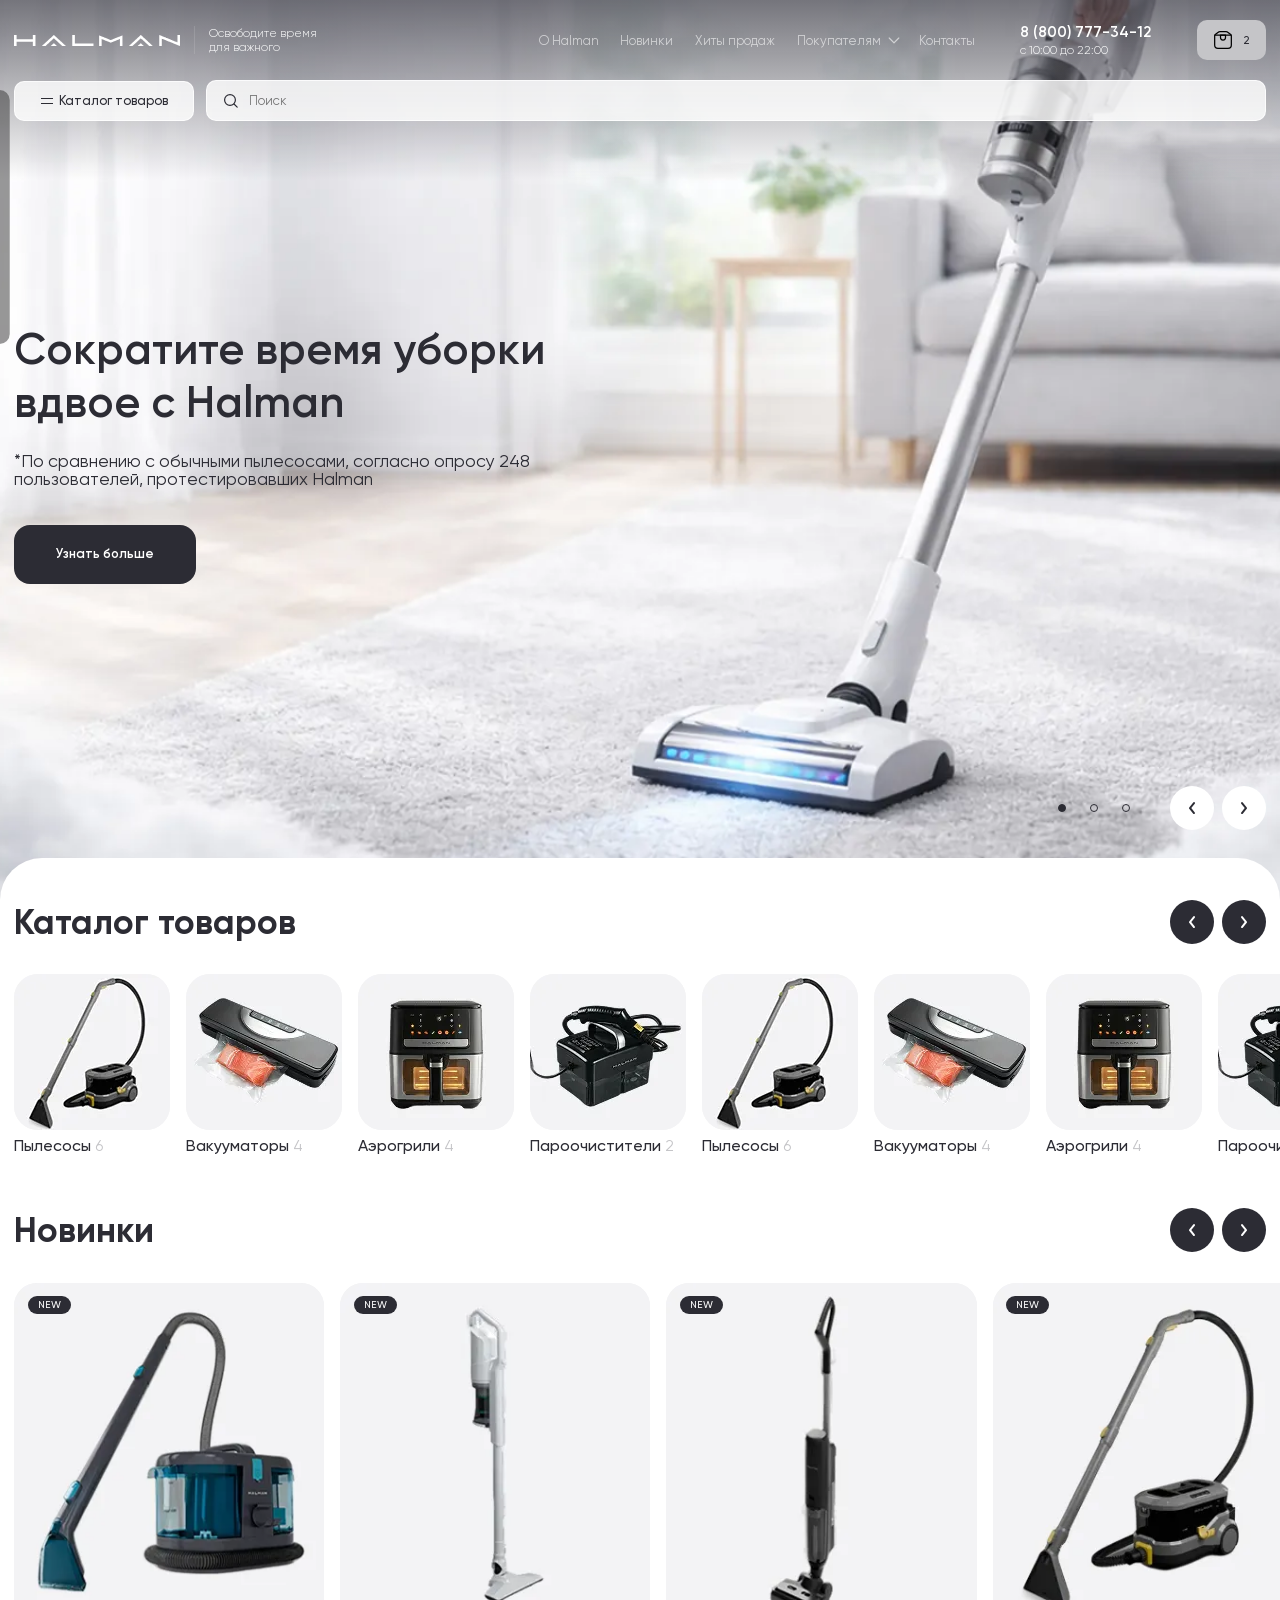
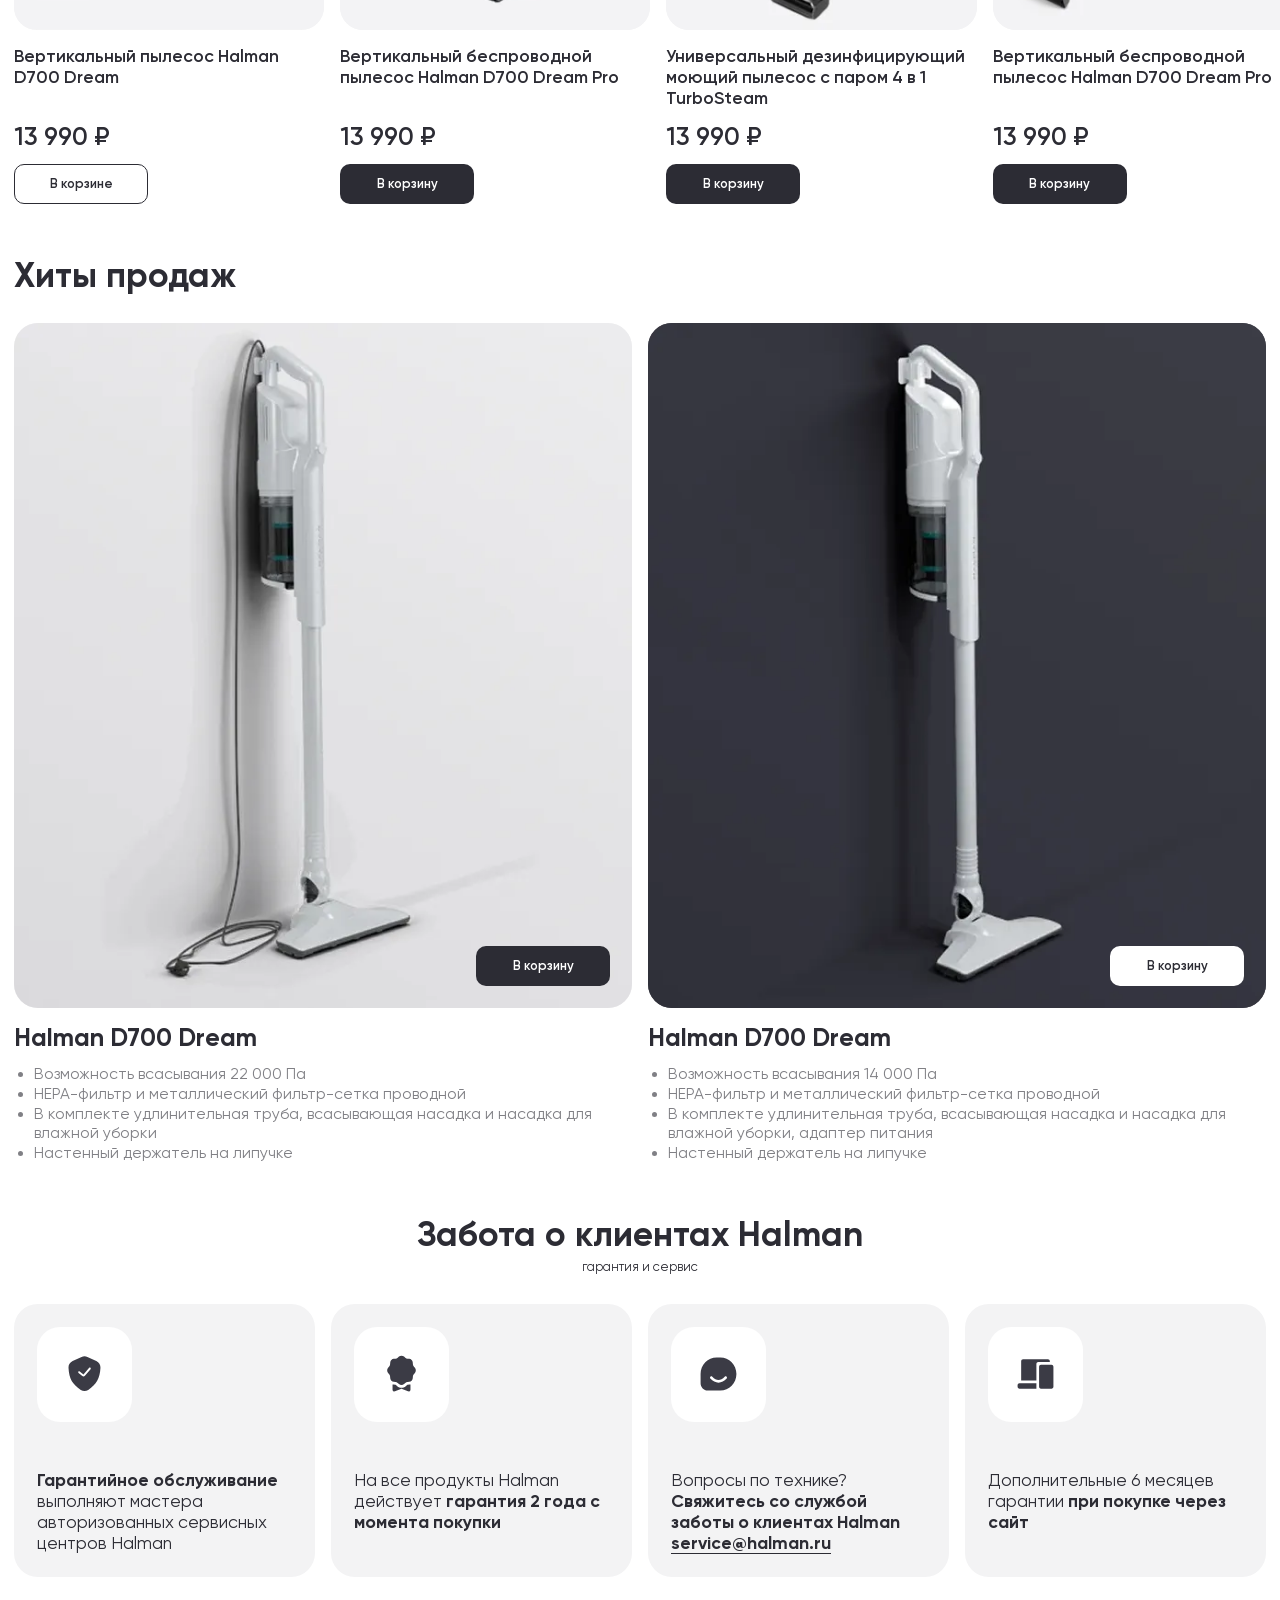
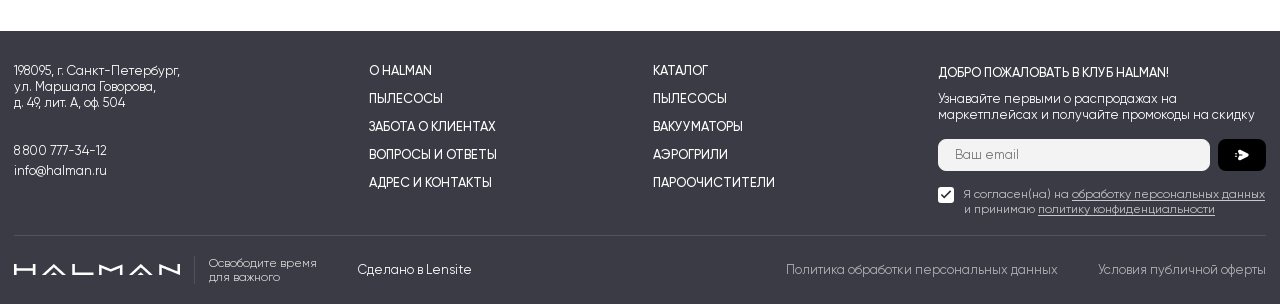
==== commit 9855e5ec: "Update Halman  build" ====
--- a/index.html
+++ b/index.html
@@ -11,12 +11,12 @@
 		<link rel="preload" href="./assets/fonts/Gilroy-Bold.woff2" as="font" type="font/woff2" crossorigin="anonymous">
 		<link rel="shortcut icon" href="./assets/img/favicon.ico">
 		<title>Главная страница</title>
-		<script type="module" crossorigin="" src="./js/index.min.js?v=1777307597138"></script>
+		<script type="module" crossorigin="" src="./js/index.min.js?v=1777307828318"></script>
 		<link rel="modulepreload" crossorigin="" href="./js/app.min.js">
-		<link rel="stylesheet" crossorigin="" href="./css/app.min.css?v=1777307597138">
-		<link rel="stylesheet" crossorigin="" href="./css/index.min.css?v=1777307597138">
-		<link rel="stylesheet" crossorigin="" href="./css/widget-products.min.css?v=1777307597138">
-		<link rel="stylesheet" crossorigin="" href="./css/main.min.css?v=1777307597138">
+		<link rel="stylesheet" crossorigin="" href="./css/app.min.css?v=1777307828318">
+		<link rel="stylesheet" crossorigin="" href="./css/index.min.css?v=1777307828318">
+		<link rel="stylesheet" crossorigin="" href="./css/widget-products.min.css?v=1777307828318">
+		<link rel="stylesheet" crossorigin="" href="./css/main.min.css?v=1777307828318">
 	</head>
 	<body>
 		<div class="wrapper">
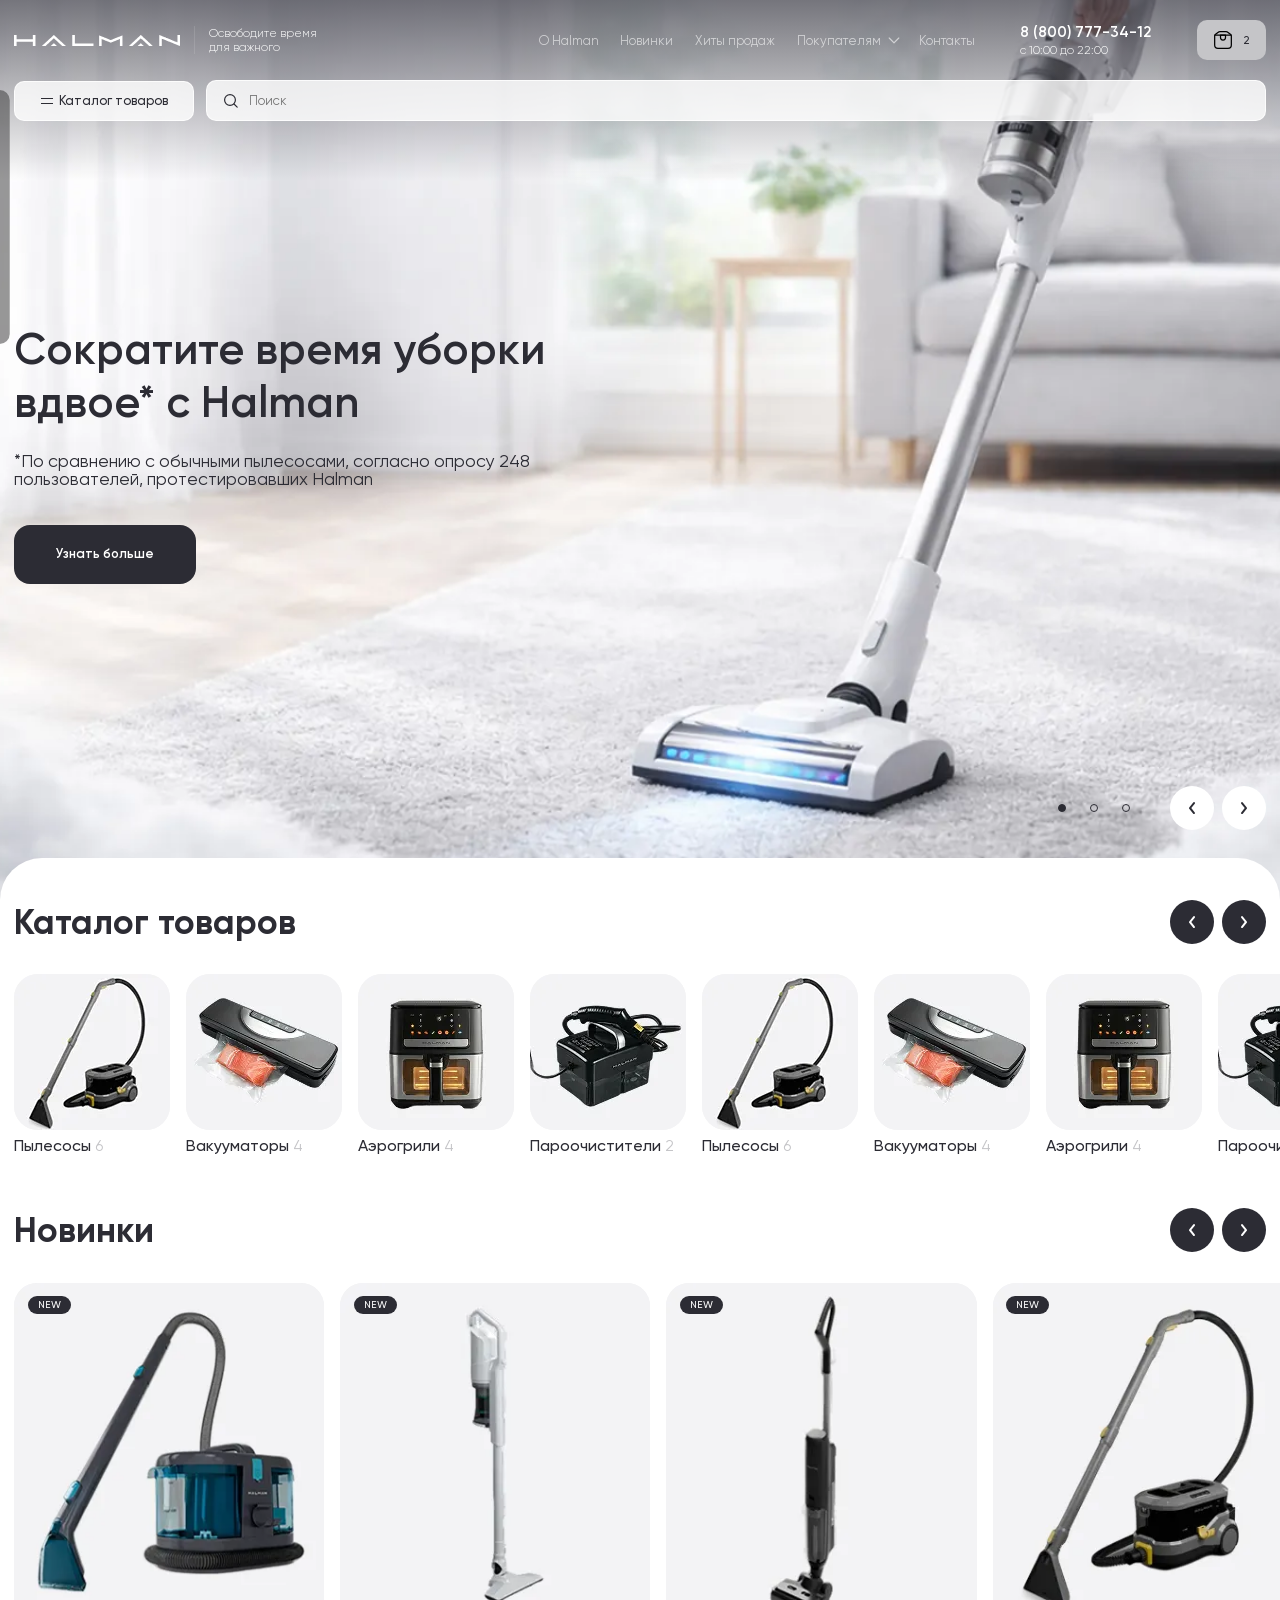
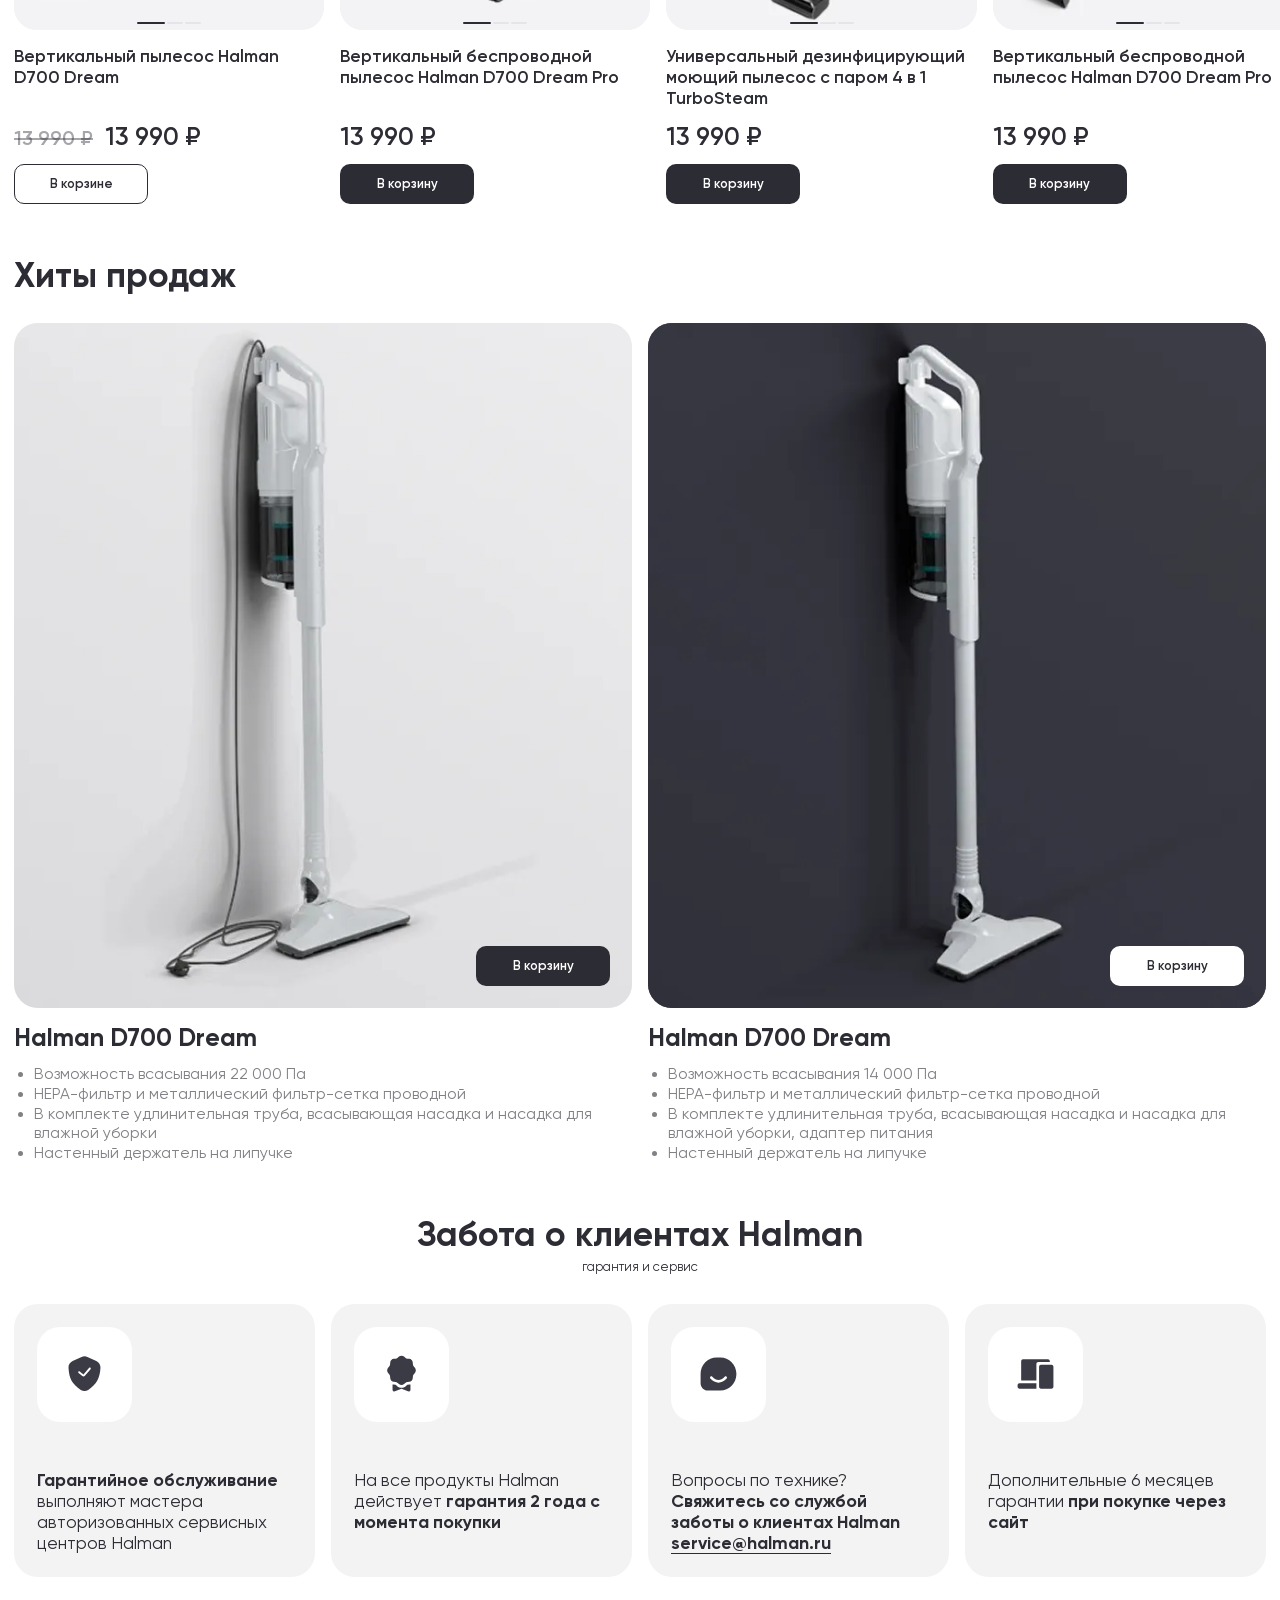
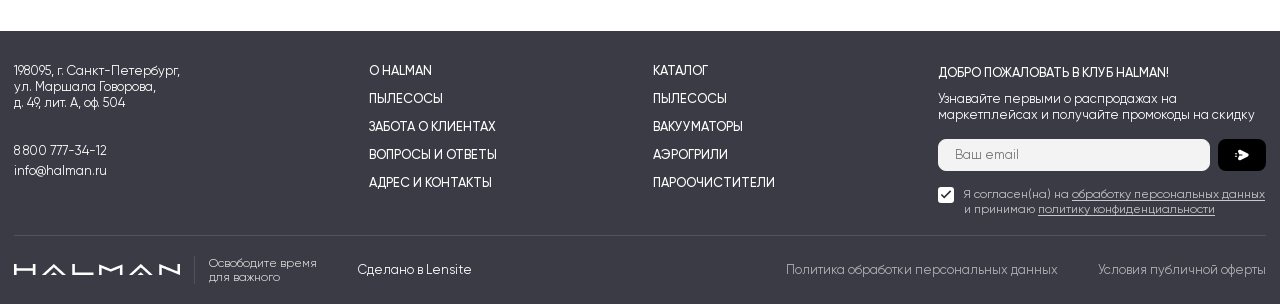
==== commit 45fbe8c6: "Update Halman build" ====
--- a/index.html
+++ b/index.html
@@ -11,18 +11,18 @@
 		<link rel="preload" href="./assets/fonts/Gilroy-Bold.woff2" as="font" type="font/woff2" crossorigin="anonymous">
 		<link rel="shortcut icon" href="./assets/img/favicon.ico">
 		<title>Главная страница</title>
-		<script type="module" crossorigin="" src="./js/index.min.js?v=1777307828318"></script>
+		<script type="module" crossorigin="" src="./js/index.min.js?v=1777391339878"></script>
 		<link rel="modulepreload" crossorigin="" href="./js/app.min.js">
-		<link rel="stylesheet" crossorigin="" href="./css/app.min.css?v=1777307828318">
-		<link rel="stylesheet" crossorigin="" href="./css/index.min.css?v=1777307828318">
-		<link rel="stylesheet" crossorigin="" href="./css/widget-products.min.css?v=1777307828318">
-		<link rel="stylesheet" crossorigin="" href="./css/main.min.css?v=1777307828318">
+		<link rel="stylesheet" crossorigin="" href="./css/app.min.css?v=1777391339878">
+		<link rel="stylesheet" crossorigin="" href="./css/index.min.css?v=1777391339878">
+		<link rel="stylesheet" crossorigin="" href="./css/widget-products.min.css?v=1777391339878">
+		<link rel="stylesheet" crossorigin="" href="./css/main.min.css?v=1777391339878">
 	</head>
 	<body>
 		<div class="wrapper">
-			<header data-fls-header="" data-fls-header-scroll="" class="header header_transparent">
-				<div class="header__container">
-					<div class="header__top">
+			<header data-fls-header="" class="header header_transparent">
+				<div class="header__top">
+					<div class="header__container-top">
 						<div class="logo" data-fls-logo="">
 							<a href="index.html" class="logo__link" aria-label="Halman — на главную">
 								<span class="logo__mark">
@@ -85,7 +85,9 @@
 							<span class="header__cart-count">2</span>
 						</a>
 					</div>
-					<div class="header__bottom">
+				</div>
+				<div data-fls-header-scroll="" class="header__bottom">
+					<div class="header__container-bottom">
 						<div class="header__catalog" data-fls-dynamic=".menu__body, 991.98, 0">
 							<div class="header-catalog" data-fls-headercatalog="">
 								<button type="button" class="header-catalog__toggle">
@@ -226,7 +228,7 @@
 								</div>
 							</div>
 						</div>
-						<div class="header__search" data-fls-dynamic=".header__top, 991.98,last">
+						<div class="header__search" data-fls-dynamic=".header__container-top, 991.98,last">
 							<div class="search" data-fls-search="">
 								<form action="/search/" method="GET" class="search__form search__form--desktop search-form">
 									<div class="search-form__wrapper">
@@ -331,6 +333,14 @@
 								</div>
 							</div>
 						</div>
+						<a href="#" class="header__cart header__cart_bottom" data-fls-popup-link="cart" aria-label="Корзина">
+							<span class="header__cart-icon">
+								<svg class="icon" aria-hidden="true">
+									<use href="./assets/img/spritemap.svg#sprite-cart"></use>
+								</svg>
+							</span>
+							<span class="header__cart-count">2</span>
+						</a>
 					</div>
 				</div>
 			</header>
@@ -345,7 +355,7 @@
 								</picture>
 								<div class="hero__container">
 									<div class="hero__content">
-										<h1 id="hero-title" class="hero__title">Сократите время уборки вдвое с Halman</h1>
+										<h1 id="hero-title" class="hero__title">Сократите время уборки вдвое* с Halman</h1>
 										<div class="hero__text">
 											*По сравнению с обычными пылесосами, согласно опросу 248 пользователей, протестировавших Halman
 										</div>
@@ -353,11 +363,12 @@
 									</div>
 								</div>
 							</div>
-							<div class="hero__slide swiper-slide">
-								<picture class="hero__media">
-									<source srcset="./assets/img/hero/hero1.webp" media="(min-width: 767.98px)">
-									<img alt="" aria-hidden="true" loading="lazy" src="./assets/img/hero/hero1_mob.webp">
-								</picture>
+							<div class="hero__slide hero__slide_center hero__slide_light swiper-slide">
+								<div class="hero__media">
+									<video muted loop playsinline="" preload="none" poster="./assets/img/hero/hero1.jpg" aria-hidden="true">
+										<source data-src="assets/video/capybara.mp4" type="video/mp4">
+									</video>
+								</div>
 								<div class="hero__container">
 									<div class="hero__content">
 										<h2 class="hero__title">Сократите время уборки вдвое с Halman</h2>
@@ -602,7 +613,7 @@
 										<a href="single-products.html" class="product-card__title">Вертикальный пылесос Halman D700 Dream</a>
 										<div class="product-card__text"></div>
 										<div class="product-card__prices">
-											<span class="product-card__old-price"></span>
+											<span class="product-card__old-price">13 990 ₽</span>
 											<span class="product-card__price">13 990 ₽</span>
 										</div>
 										<button type="button" class="product-card__button btn btn_bg-main _active" data-fls-button="" aria-label="Товар уже в корзине: Вертикальный пылесос Halman D700 Dream">В корзине</button>
--- a/css/app.min.css
+++ b/css/app.min.css
@@ -1 +1 @@
-*{border:0;margin:0;padding:0}*,:after,:before{box-sizing:border-box}:after,:before{display:inline-block}body,html{height:100%}body{line-height:1;scrollbar-gutter:stable;-ms-text-size-adjust:100%;-moz-text-size-adjust:100%;-webkit-text-size-adjust:100%;-webkit-font-smoothing:antialiased;-moz-osx-font-smoothing:grayscale}button,input,textarea{background-color:transparent;color:inherit;font-family:inherit;font-size:inherit;line-height:inherit}input,textarea{width:100%}label{display:inline-block}button,option,select{cursor:pointer}a{color:inherit;display:inline-block;text-decoration:none}ul li{list-style:none}img{height:auto;max-width:100%;vertical-align:middle}h1,h2,h3,h4,h5,h6{font-size:inherit;font-weight:inherit}@font-face{font-display:swap;font-family:Gilroy;font-style:normal;font-weight:600;src:url(../assets/fonts/Gilroy-SemiBold.woff2) format("woff2")}@font-face{font-display:swap;font-family:Gilroy;font-style:normal;font-weight:400;src:url(../assets/fonts/Gilroy-Regular.woff2) format("woff2")}@font-face{font-display:swap;font-family:Gilroy;font-style:normal;font-weight:500;src:url(../assets/fonts/Gilroy-Medium.woff2) format("woff2")}@font-face{font-display:swap;font-family:Gilroy;font-style:normal;font-weight:300;src:url(../assets/fonts/Gilroy-Light.woff2) format("woff2")}@font-face{font-display:swap;font-family:Gilroy;font-style:normal;font-weight:700;src:url(../assets/fonts/Gilroy-Bold.woff2) format("woff2")}html{scroll-behavior:smooth;scroll-padding-top:calc(var(--header-height) + 1rem)}body{color:#2c2c34;font-family:Gilroy;font-size:1rem;min-width:22.5rem}[data-fls-scrolllock] body{overflow:hidden;overscroll-behavior:none;touch-action:none}.wrapper{display:flex;flex-direction:column;min-height:100%;overflow:clip}.wrapper>main{flex:1 1 auto}.wrapper>*{min-width:0}[class*=__container]{margin:0 auto;max-width:86.75rem;padding-left:.875rem;padding-right:.875rem}section:first-child{margin-top:1.625rem}h2{font-weight:700;line-height:1}.icon,img,video{display:block}.icon{flex:0 0 1.5rem;height:1.5rem;width:1.5rem}[class*=link-]{position:relative;white-space:nowrap}[class*=link-]:before{border-bottom:.0625rem solid;bottom:0;content:"";display:block;left:0;position:absolute;transition:all .3s ease 0s;width:0}[data-fls-tippy-content]{cursor:help}.link-underline:before{opacity:1;width:100%}._content>*{margin-bottom:1rem;margin-top:1rem}._content :first-child{margin-top:0}._content :last-child{margin-bottom:0}._nowrap{white-space:nowrap}.badge{backdrop-filter:blur(.875rem);border-radius:62.4375rem;color:#fff;font-size:.625rem;font-weight:500;line-height:1.2;min-height:1.125rem;padding:.1875rem .625rem;pointer-events:none;text-transform:uppercase}.badge:empty,.badge[hidden]{display:none}.badge_sale{background-color:#74bbba}.badge_hot{background-color:#e85d5d}.badge_new{background-color:#2c2c34}.product-card{display:flex;flex-direction:column;gap:1rem}.product-card__image{aspect-ratio:328/367;background-color:#f3f3f4;display:block;overflow:hidden;position:relative}.product-card__image img{height:100%;object-fit:contain;width:100%}.product-card__pictures{height:100%;width:100%}.product-card__slide{align-items:center;display:flex;flex:0 0 100%;justify-content:center}.product-card__gallery-nav{display:grid;grid-auto-columns:1fr;grid-auto-flow:column;inset:0;position:absolute;z-index:2}.product-card__gallery-zone{min-width:0}.product-card__pagination{align-items:center;bottom:.375rem;display:none;gap:.125rem;justify-content:center;left:50%;position:absolute;transform:translateX(-50%);z-index:3}.product-card__pagination .swiper-pagination-bullet{background-color:rgba(197,197,200,.3);border-radius:1.875rem;height:.125rem;transition:background-color .3s ease,width .3s 0s;width:1rem}.product-card__pagination .swiper-pagination-bullet-active{background-color:#2c2c34;width:1.75rem}.product-card__badges{display:flex;flex-wrap:wrap;gap:.375rem;position:absolute;z-index:1}.product-card__badges:has(.product-card__badge:empty){display:none}.product-card__body{display:flex;flex:1;flex-direction:column;gap:.75rem}.product-card__title{flex:1;font-weight:600;line-height:1.2083333333;transition:color .3s}.product-card__text{color:rgba(44,44,52,.72)}.product-card__text:empty{display:none}.product-card__prices{align-items:baseline;display:flex;gap:.75rem}.product-card__old-price{color:rgba(44,44,52,.42);font-size:1.25rem;font-weight:600;text-decoration:line-through}.product-card__old-price:empty,.product-card__old-price[hidden]{display:none}.product-card__price{font-weight:600;line-height:1.2083333333}.product-card__button._active{background-color:#fff;border-color:#2c2c34;color:#2c2c34}.product-card__button_in-cart{border-color:rgba(44,44,52,.42);color:rgba(44,44,52,.86)}.swiper{overflow:hidden}.swiper-initialized{touch-action:pan-y}.swiper-wrapper{box-sizing:content-box;display:flex;height:100%;position:relative;width:100%}.swiper-vertical .swiper-wrapper{flex-direction:column}.swiper-autoheight .swiper-wrapper{align-items:flex-start}.swiper-initialized .swiper-slide{flex-shrink:0}.swiper-android .swiper-slide,.swiper-android .swiper-wrapper{transform:translateZ(0)}.swiper-button-lock{display:none!important}[data-fls-slider] .swiper-slide{flex-shrink:0}[data-fls-slider] .swiper-pagination{opacity:0;transition:opacity .3s,visibility 0s .3s;visibility:hidden}[data-fls-slider]._slider-ready .swiper-pagination{opacity:1;transition:opacity .3s,visibility 0s;visibility:visible}[data-fls-hero] .slider-navigation,[data-fls-slider-wrapper] .slider-navigation{opacity:0;transition:opacity .3s,visibility 0s .3s;visibility:hidden}[data-fls-hero]._slider-ready .slider-navigation,[data-fls-slider-wrapper]._slider-ready .slider-navigation{opacity:1;transition:opacity .3s,visibility 0s;visibility:visible}.slider-navigation{align-items:center;display:flex;gap:1rem;justify-content:space-between}.slider-navigation__pagination{align-items:center;display:flex;gap:1.5rem;justify-content:center}.slider-navigation__pagination .swiper-pagination-bullet{background-color:transparent;border:.0625rem solid;border-radius:50%;cursor:pointer;height:.5rem;position:relative;transition:background-color .3s,transform .3s;width:.5rem}.slider-navigation__pagination .swiper-pagination-bullet:before{content:"";inset:-.5rem;position:absolute}.slider-navigation__pagination .swiper-pagination-bullet-active{background-color:currentColor}.slider-navigation__arrows{align-items:center;display:flex;gap:.5rem}.slider-navigation__arrow{align-items:center;background-color:#fff;border-radius:50%;color:#2c2c34;display:flex;height:2.75rem;justify-content:center;transition:background-color .3s,color .3s;width:2.75rem}.slider-navigation__arrow .icon{fill:currentColor}.slider-navigation__arrow_prev .icon{rotate:180deg}.menu__item_has-children>.menu__arrow:after{background-color:hsla(0,0%,100%,.6);content:"";display:block;height:1rem;mask:url("data:image/svg+xml;charset=utf-8,%3Csvg xmlns='http://www.w3.org/2000/svg' viewBox='0 0 20 20'%3E%3Cpath d='m8.03 3.47 6 6a.75.75 0 0 1 0 1.06l-6 6a.75.75 0 0 1-1.06-1.06L12.44 10 6.97 4.53a.75.75 0 0 1 1.06-1.06'/%3E%3C/svg%3E") center no-repeat;rotate:90deg;transition:rotate .3s ease,background-color .3s 0s;width:1rem}.menu__item_has-children._hover>.menu__arrow:after{background-color:#fff;rotate:-90deg}.menu__list{align-items:center;display:flex}.menu__item a{color:hsla(0,0%,100%,.6);display:block;transition:color .3s ease 0s}.icon-menu{display:none}.header-catalog__toggle{align-items:center;border:.0625rem solid #fff;border-radius:.625rem;display:flex;font-size:.8125rem;font-weight:500;gap:.375rem;justify-content:center;line-height:1.2307692308;min-height:2.5rem;outline:0;overflow:hidden;padding:.5rem .75rem;position:relative;transition:background-color .3s,border-color .3s,color .3s;width:11.25rem;z-index:41}._catalog-active .header-catalog__toggle,.header-catalog__wrapper{background-color:#fff;color:#2c2c34}.header-catalog__wrapper{left:0;max-height:calc(100svh - var(--header-height));opacity:0;overflow-x:hidden;overflow-y:auto;overscroll-behavior:contain;pointer-events:none;position:fixed;top:var(--header-height);visibility:hidden;width:100%;z-index:45;-webkit-overflow-scrolling:touch;transition:opacity .3s,visibility 0s .3s}._catalog-active .header-catalog__wrapper{display:block!important;opacity:1;pointer-events:all;transition:opacity .3s,visibility 0s;visibility:visible}.header-catalog__container{transform:translateY(-.5rem);transition:transform .3s}._catalog-active .header-catalog__container{transform:translateY(0)}.header-catalog__mobile-head{display:none}.header-catalog__back{align-items:center;background-color:#f3f3f4;border-radius:.625rem;display:flex;flex:0 0 2.5rem;height:2.5rem;justify-content:center;width:2.5rem}.header-catalog__back:before{background-color:#2c2c34;content:"";height:1rem;mask:url("data:image/svg+xml;charset=utf-8,%3Csvg xmlns='http://www.w3.org/2000/svg' viewBox='0 0 20 20'%3E%3Cpath d='m8.03 3.47 6 6a.75.75 0 0 1 0 1.06l-6 6a.75.75 0 0 1-1.06-1.06L12.44 10 6.97 4.53a.75.75 0 0 1 1.06-1.06'/%3E%3C/svg%3E") center no-repeat;rotate:-180deg;width:1rem}.header-catalog__mobile-title{font-size:1.125rem;font-weight:500;text-align:left}.header-catalog__layout{display:grid;gap:.625rem;grid-template-columns:minmax(15rem,21.7647058824%) minmax(15rem,22.0588235294%) 1fr minmax(12.5rem,19.3382352941%);padding-block:1.25rem 2.5rem}.header-catalog__layout .product-card__badges{display:none}.header-catalog__categories{align-content:start;display:grid;gap:.5rem}.header-catalog__category{align-items:center;background-color:#f3f3f4;border:.0625rem solid transparent;border-radius:1.5rem;display:grid;gap:.625rem;grid-template-columns:27.027027027% 1fr auto;overflow:hidden;padding:.25rem;transition:background-color .3s,border-color .3s}.header-catalog__category._item-active{border-color:#2c2c34}.header-catalog__category-image{border-radius:1.5rem;overflow:hidden}.header-catalog__category-image img{aspect-ratio:1;object-fit:contain;width:100%}.header-catalog__category-title{font-weight:600;justify-self:start}.header-catalog__category-count{font-weight:500}.header-catalog__models{background-color:#f3f3f4;border-radius:1.5rem;padding:2rem 1.5rem}.header-catalog__model-group{align-content:start;display:none;gap:.25rem}.header-catalog__model-group._item-active{display:grid}.header-catalog__model-head{align-items:center;color:rgba(44,44,52,.6);display:flex;font-size:.75rem;font-weight:600;gap:.5rem;justify-content:space-between}.header-catalog__model-head:not(:first-child){margin-top:1.875rem}.header-catalog__model-head:not(:last-child){margin-bottom:.625rem}.header-catalog__model{align-items:center;border:.0625rem solid transparent;border-radius:.625rem;display:flex;font-weight:500;justify-content:space-between;margin-inline:-.625rem;padding:.9375rem 2.625rem .9375rem .625rem;position:relative;text-align:left;transition:background-color .3s}.header-catalog__model:before{background-color:#fff;height:.875rem;mask:url("data:image/svg+xml;charset=utf-8,%3Csvg xmlns='http://www.w3.org/2000/svg' viewBox='0 0 20 20'%3E%3Cpath d='m5.303 13.636 8.333-8.333a.75.75 0 0 1 1.06 1.06l-8.333 8.334a.75.75 0 0 1-1.06-1.06'/%3E%3Cpath d='M5.833 5.083h8.333a.75.75 0 0 1 .75.75v8.334a.75.75 0 0 1-1.5 0V6.583H5.833a.75.75 0 0 1 0-1.5'/%3E%3C/svg%3E") center no-repeat;right:.8125rem;width:.875rem;z-index:1}.header-catalog__model:after,.header-catalog__model:before{content:"";opacity:0;position:absolute;top:50%;transform:translateY(-50%);transition:opacity .3s}.header-catalog__model:after{background-color:#2c2c34;border-radius:50%;height:1.1875rem;right:.625rem;width:1.1875rem}.header-catalog__all:not(:first-child){margin-top:.625rem}.header-catalog__preview{background-color:#f3f3f4;border-radius:1.5rem;overflow:hidden;position:relative}.header-catalog__preview-badge{left:1rem;position:absolute;top:1rem;transition:opacity .3s,transform .3s;z-index:1}.header-catalog__preview-image{height:100%;object-fit:contain;transition:opacity .3s,transform .3s;width:100%}.header-catalog .product-card{display:flex;flex-direction:column}.header-catalog .product-card__body{display:flex;flex:1;flex-direction:column;gap:.75rem;transition:opacity .3s,transform .3s}.header-catalog .product-card__image{aspect-ratio:263/336;position:relative;transition:opacity .3s,transform .3s}.header-catalog .product-card__image img{inset:0;position:absolute}.header-catalog .product-card__text{color:#2c2c34;flex:1;font-size:.8125rem;line-height:1.3846153846}.header-catalog .product-card__prices{margin-bottom:.5rem}.header-catalog._product-changing .header-catalog__preview-badge,.header-catalog._product-changing .product-card__body,.header-catalog._product-changing .product-card__image{opacity:0;transform:translateY(.25rem)}.header-catalog._product-changing .header-catalog__preview-image{opacity:0;transform:scale(.98)}.header{background-color:#3b3b45;color:#fff;position:relative;transition:background-color .3s;z-index:60}.header__top{align-items:center;display:flex;padding-block:1.25rem}.header__top+.header__bottom{padding-top:0!important}.header__contacts{align-content:flex-start;display:grid;row-gap:.125rem}.header__phone{font-size:.9375rem;font-weight:600;line-height:1.2}.header__worktime{font-size:.75rem;font-weight:300;line-height:1.1666666667}.header__cart{align-items:center;display:flex;gap:.625rem}.header__cart-icon .icon{flex:0 0 1.25rem;height:1.25rem;width:1.25rem}.header__cart-count{font-size:.75rem;font-weight:500;line-height:1.25}.header_transparent{background-color:transparent;color:#fff;position:relative}.header_transparent:before{background:linear-gradient(180deg,rgba(59,59,69,.7),rgba(59,59,69,0));content:"";height:calc(var(--header-height) + 2.5rem);inset:0;pointer-events:none;position:absolute;width:100%;z-index:-1}.header_transparent .search__form--desktop{background-color:hsla(0,0%,100%,.8);border-color:hsla(0,0%,100%,.8)}.header_transparent .search__form--desktop .search__icon .icon{fill:#2c2c34}[data-fls-header-scroll]{left:0;position:sticky;right:0;top:0;z-index:60}[data-fls-header-scroll-show].--header-scroll{transition:translate .3s;translate:0 -100%}[data-fls-header-scroll-show].--header-show{translate:0 0}.footer{background-color:#3b3b45;color:#fff;font-size:.8125rem;line-height:1.2307692308}.footer__top{display:grid;padding-block:2rem 1.375rem}.footer__contacts{align-content:start;display:grid;gap:1.25rem}.footer__address{font-style:normal}.footer__contact-list{display:grid;gap:.25rem;justify-items:start}.footer__nav{align-content:start;display:grid;row-gap:.75rem}.footer__title{text-transform:uppercase}.footer__list{display:grid;gap:.75rem}.footer__link{font-size:.8125rem;font-weight:500;line-height:1.2307692308;text-transform:uppercase}.footer__subscribe{max-width:20.5rem}.footer__bottom{align-items:center;border-top:.0625rem solid hsla(0,0%,100%,.12);display:grid;gap:1.25rem 2.5rem;grid-template-columns:auto 1fr auto auto;padding-block:1.25rem}.footer__offer,.footer__policy{color:hsla(0,0%,100%,.6);justify-self:end}.subscribe{gap:1rem}.subscribe,.subscribe__head{align-content:start;display:grid}.subscribe__head{gap:.5rem}.subscribe__title{font-weight:500;line-height:1.5384615385;text-transform:uppercase}.subscribe__form{display:flex;gap:.5rem}.subscribe__field{flex:1;min-width:0}.subscribe__input.input{background-color:#f3f3f4;border-color:#f3f3f4;border-radius:.5rem!important;color:#2c2c34;font-size:.8125rem;min-height:2rem;padding:.25rem 1rem}.subscribe__submit{align-items:center;background-color:#000;border-radius:.5rem;color:#fff;display:flex;flex:0 0 3rem;justify-content:center;transition:background-color .3s,color .3s}.subscribe__submit .icon{fill:currentColor;flex:0 0 1rem;height:1rem;transition:transform .3s;width:1rem}.subscribe__agree.checkbox{margin-bottom:0}.subscribe__agree .checkbox__text{color:hsla(0,0%,100%,.72);font-size:.75rem}.subscribe__agree .checkbox__text:before{background-color:#fff}.subscribe__agree .checkbox__text:after{background-color:#2c2c34}.search._search-active,.search._search-modal-active{position:relative;z-index:45}.search__mobile-toggle{align-items:center;justify-content:center}.search__mobile-toggle .icon{fill:#fff;flex:0 0 1.25rem;height:1.25rem;width:1.25rem}.search__form--desktop{align-items:center;background-color:#2c2c34;border:.0625rem solid #505050;border-radius:.625rem;color:#2c2c34;display:flex;min-height:2.5rem;overflow:hidden;padding-inline:.75rem;position:relative;transition:background-color .3s ease 0s;z-index:51}._search-active .search__form--desktop{background-color:#fff}[data-fls-catalog-open] .search__form--desktop{z-index:39}.search__icon{align-items:center;display:flex;justify-content:center}.search__form--desktop .search__icon{padding-inline:.25rem}.search__icon .icon{fill:#fff;flex:0 0 1rem;height:1rem;transition:fill .3s ease 0s;width:1rem}._search-active .search__form--desktop .search__icon .icon,.search__form--modal .search__icon .icon{fill:#2c2c34}.search__input{min-width:0;width:100%}.search__input::-webkit-search-cancel-button,.search__input::-webkit-search-decoration,.search__input::-webkit-search-results-button,.search__input::-webkit-search-results-decoration{display:none}.search__input.input{background-color:transparent;border:0;border-radius:0!important;min-height:auto;outline:0}.search__input--desktop{font-size:.8125rem}.search__input--desktop.input{padding-inline:.375rem}.search__close{align-items:center;justify-content:center}.search__close--desktop{opacity:0;padding-inline:.25rem;pointer-events:none;transition:opacity .3s,visibility 0s .3s;visibility:hidden}._search-active .search__close--desktop{opacity:1;pointer-events:all;transition:opacity .3s,visibility 0s;visibility:visible}.search__close--desktop .icon{flex:0 0 1.5rem;height:1.5rem;width:1.5rem}.search__overlay{background-color:rgba(44,44,52,.3);inset:0;opacity:0;pointer-events:none;position:fixed;transition:opacity .3s,visibility 0s .3s;visibility:hidden;z-index:40}._search-active .search__overlay,._search-modal-active .search__overlay{opacity:1;pointer-events:all;transition:opacity .3s,visibility 0s;visibility:visible}.search__modal{background-color:#fff;color:#2c2c34;left:0;max-height:calc(100svh - var(--header-height));opacity:0;overflow-x:hidden;overflow-y:auto;overscroll-behavior:contain;pointer-events:none;position:fixed;visibility:hidden;width:100%;z-index:50;-webkit-overflow-scrolling:touch;transition:opacity .3s,visibility 0s .3s}._search-active .search__modal,._search-modal-active .search__modal{display:block!important;opacity:1;pointer-events:all;transition:opacity .3s,visibility 0s;visibility:visible}.search__container{transform:translateY(-.5rem);transition:transform .3s}._search-active .search__container,._search-modal-active .search__container{transform:translateY(0)}.search__results{padding-block:1.875rem}.search-form__wrapper{align-items:center;display:flex;width:100%}.search-form__input{align-items:center;display:flex;flex:1;min-width:0}.search-results__tags{display:flex;gap:1rem;margin-inline:-.875rem;overflow-x:auto;overflow-y:hidden;padding-inline:.875rem}.search-results__tag{align-items:center;border:.0625rem solid #c5c5c8;border-radius:2.5rem;display:inline-flex;font-size:.8125rem;font-weight:500;line-height:1.2307692308;padding:.5rem 1rem;transition:background-color .3s,border-color .3s;white-space:nowrap}.search-results__title{font-weight:700;line-height:1.2307692308}.search-results__title:not(:last-child){margin-bottom:1.75rem}.search-results__items{align-content:flex-start;display:grid;row-gap:1rem}.search-item{align-items:center;border-radius:1rem;column-gap:1rem;display:flex;transition:background-color .3s}.search-item__image{background-color:#f3f3f4;border-radius:1rem;flex:0 0 5.625rem;overflow:hidden}.search-item__image img{height:100%;object-fit:contain;transition:transform .3s;width:100%}.search-item__body{align-content:center;display:grid;row-gap:.5rem}.search-item__title{font-weight:600;line-height:1.25;transition:color .3s}.search-item__price{font-weight:600;line-height:1.25}.quantity{border:.0625rem solid #2c2c34;border-radius:2.5rem;display:flex;height:2.5rem;padding-inline:.75rem;width:6.8125rem}.quantity__button{cursor:pointer;flex:0 0 1.5rem;position:relative}.quantity__button:after,.quantity__button:before{background-color:#2c2c34;content:"";height:.125rem;left:50%;margin:0 0 0 -.28125rem;position:absolute;top:50%;transition:all .3s ease 0s;width:.875rem}.quantity__button--plus:before{transform:rotate(-90deg)}.quantity__input{flex:1 1 auto}.quantity__input input{color:#2c2c34;font-size:.8125rem;font-weight:500;height:100%;outline:0;text-align:center;width:100%}input[type=email],input[type=tel],input[type=text],textarea{-webkit-appearance:none;-moz-appearance:none;appearance:none}.input{background-color:#fff;border:.0625rem solid #f1f2f4;border-radius:.5rem!important;caret-color:inherit;display:block;font-size:.8125rem;min-height:3rem;outline:0;padding:.75rem 1rem;width:100%}.input[placeholder]:not([data-fls-placeholder-nohiden])::placeholder{transition:opacity .3s}.input[placeholder]:not([data-fls-placeholder-nohiden]):focus::placeholder{opacity:0}textarea.input{padding:0;resize:vertical}.checkbox{display:inline-block;position:relative}.checkbox:not(:last-child){margin-bottom:.3125rem}.checkbox__input{height:0;opacity:0;position:absolute;width:0}.checkbox__input:focus-visible+.checkbox__text{outline:.0625rem solid #000}.checkbox__input:checked+.checkbox__text:after{transform:scale(1)}.checkbox__text{cursor:pointer;display:block;min-width:0;padding-left:1.625rem;position:relative}.checkbox__text:before{background-color:#2c2c34;border:0;border-radius:.1875rem}.checkbox__text:after,.checkbox__text:before{content:"";height:1rem;left:0;position:absolute;top:0;width:1rem}.checkbox__text:after{background-color:#fff;border-radius:0;mask:url("data:image/svg+xml;charset=utf-8,%3Csvg xmlns='http://www.w3.org/2000/svg' viewBox='0 0 16 16'%3E%3Cpath d='M6.2 11.4 2.8 8l1.1-1.1 2.3 2.3 5.9-5.9 1.1 1.1z'/%3E%3C/svg%3E") center no-repeat;transform:scale(0);transition:all .3s ease 0s}.checkbox__text a{display:inline;text-decoration:underline;text-underline-offset:.125rem;transition:text-decoration-color .3s;white-space:normal}.checkbox__text a:before{display:none}.btn{align-items:center;border:.0625rem solid transparent;border-radius:.625rem;display:inline-flex;font-size:.8125rem;font-weight:600;gap:.5rem;justify-content:center;line-height:1.2307692308;min-height:2.5rem;padding:.5rem 1rem;text-align:center;text-wrap:balance;transition:background-color .3s,border-color .3s,color .3s}.btn .icon{fill:currentColor;transition:transform .3s}.btn_big{border-radius:1rem;min-height:3.6875rem}.btn_bg-main{background-color:#2c2c34;color:#fff}.btn_bg-white{background-color:#fff}.btn_border-gray{background-color:transparent;border-color:#c5c5c8}@keyframes shake-horizontal{0%{transform:translateX(0)}15%{transform:translateX(-.1875rem)}30%{transform:translateX(.125rem)}45%{transform:translateX(-.125rem)}60%{transform:translateX(.0625rem)}75%{transform:translateX(-.0625rem)}90%{transform:translateX(.03125rem)}to{transform:translateX(0)}}.logo{align-items:center;display:flex}.logo__link{margin:-.625rem;padding:.625rem}.logo__link,.logo__mark{display:block;position:relative}.logo__mark{overflow:hidden}.logo__mark:after{background:linear-gradient(110deg,transparent 35%,hsla(0,0%,100%,.65) 50%,transparent 65%);content:"";inset:0;pointer-events:none;position:absolute;transform:translateX(-120%)}.logo__mark img{display:block}.logo__descriptor{border-left:.0625rem solid hsla(0,0%,100%,.12);font-size:.75rem;font-weight:300;line-height:1.1666666667;margin-left:.875rem;max-width:7.75rem;padding-left:.875rem}@keyframes logo-shine{to{transform:translateX(120%)}}body:after{background-color:rgba(0,0,0,.5);content:"";height:100%;left:0;opacity:0;pointer-events:none;position:fixed;top:0;transition:opacity .8s ease 0s;width:100%;z-index:149}[data-fls-popup-open] body:after{opacity:1}[data-fls-popup]{bottom:0;left:0;padding:1.875rem .625rem;pointer-events:none;position:fixed;right:0;top:0;transition:visibility .8s ease 0s;visibility:hidden}[data-fls-popup][data-fls-popup-active]{overflow:auto;pointer-events:auto;visibility:visible;z-index:150}[data-fls-popup-active] [data-fls-popup-body]{transform:scale(1);visibility:visible}[data-fls-popup-wrapper]{align-items:center;display:flex;flex:1 1 auto;flex-direction:column;justify-content:center;min-height:100%;width:100%}[data-fls-popup-body]{background-color:#eee;border-radius:1.25rem;max-width:56.25rem;padding:1.25rem;transform:scale(0);transition:transform .3s ease,visibility .3s 0s;visibility:hidden;width:100%}[data-fls-popup-youtube-place] iframe{aspect-ratio:16/9;width:100%}.cart-popup{overflow:clip!important;padding:0}.cart-popup__wrapper{align-items:flex-end}.cart-popup__body{background-color:#fff;border-radius:0;display:flex;height:100svh;max-width:37.5rem;min-height:100svh;transform:translate(100%)}[data-fls-popup-active] .cart-popup__body{transform:translate(0)}.cart-popup__content{color:#2c2c34;display:flex;flex-direction:column;width:100%}.cart-popup__head{align-items:flex-start;display:flex;gap:1.5rem;justify-content:space-between}.cart-popup__title{align-items:flex-start;display:flex;font-weight:700;gap:.25rem;line-height:1.25}.cart-popup__count{color:rgba(44,44,52,.6);font-size:1.125rem;font-weight:500;line-height:1.2222222222}.cart-popup__close{align-items:center;display:flex;justify-content:center;outline:0}.cart-popup__close .icon{fill:#2c2c34;height:1.875rem;width:1.875rem}.cart-popup__items{min-height:0;overflow-y:auto;padding-bottom:1rem}.cart-popup__item:not(:last-child){margin-bottom:1rem;padding-bottom:1rem}.cart-popup__summary{background-color:#f3f3f4;border-radius:1.5rem;margin-top:auto}.cart-popup__total{border-bottom:.0625rem solid rgba(44,44,52,.12);font-weight:600;gap:1.5rem;justify-content:space-between}.cart-popup__total,.cart-popup__total-prices{align-items:baseline;display:flex}.cart-popup__old-price{color:rgba(44,44,52,.5);font-size:1.125rem;font-weight:600;line-height:1.2222222222;text-decoration:line-through}.cart-popup__price{font-weight:600;line-height:1.21875}.cart-popup__button{width:100%}.cart-popup .cart-item{align-items:center;display:grid;gap:.875rem;grid-template-areas:"image about about actions" "image price quantity quantity";grid-template-columns:18.0722891566% auto minmax(0,1fr) 1.625rem;position:relative}.cart-popup .cart-item__image{background-color:#f3f3f4;display:block;grid-area:image;overflow:hidden}.cart-popup .cart-item__image img{aspect-ratio:1;object-fit:contain;transition:transform .3s;width:100%}.cart-popup .cart-item__about{display:grid;gap:.375rem;grid-area:about;min-width:0}.cart-popup .cart-item__name{font-size:.875rem;font-weight:600;line-height:1.25;max-width:21.0625rem;transition:color .3s}.cart-popup .cart-item__code{display:none}.cart-popup .cart-item__quantity{border-color:#2c2c34;grid-area:quantity;justify-self:start}.cart-popup .cart-item__price{grid-area:price;justify-self:end;white-space:nowrap}.cart-popup .cart-item__price .price{align-items:baseline;display:flex;gap:.75rem}.cart-popup .cart-item__price .price_old{color:rgba(44,44,52,.42);font-weight:600;line-height:1.2222222222;text-decoration:line-through}.cart-popup .cart-item__price .price_current,.cart-popup .cart-item__price .price_new{font-weight:600;line-height:1.2083333333}.cart-popup .cart-item__actions{align-self:start;grid-area:actions;justify-self:end}.cart-popup .cart-item__remove{align-items:center;background-color:#f3f3f4;border-radius:50%;display:flex;flex:0 0 1.625rem;height:1.625rem;justify-content:center;overflow:hidden}.cart-popup .cart-item__remove .icon{fill:#2c2c34;height:1.125rem;width:1.125rem}.subscribe-popup__body{background-color:#fff;border-radius:1rem;max-width:21.4375rem;opacity:0;padding:0;transform:translateY(1.125rem);transition:transform .35s ease,opacity .35s ease,visibility .35s ease}[data-fls-popup-active] .subscribe-popup__body{opacity:1;transform:translateY(0)}.subscribe-popup__content{display:grid;justify-items:center;padding:2.25rem 1.5rem;position:relative;text-align:center}.subscribe-popup__close{align-items:center;background-color:#f3f3f4;border-radius:0 1rem 0 1rem;display:flex;height:2.25rem;justify-content:center;position:absolute;right:0;top:0;width:2.25rem}.subscribe-popup__close .icon{fill:#2c2c34;height:1.5rem;width:1.5rem}.subscribe-popup__icon{align-items:center;background-color:#74bbba;border-radius:50%;display:flex;height:2.375rem;justify-content:center;width:2.375rem}.subscribe-popup__icon:not(:last-child){margin-bottom:1.625rem}.subscribe-popup__icon .icon{fill:#fff;height:1.5rem;width:1.5rem}.subscribe-popup__title{font-size:1.125rem;font-weight:600;line-height:1.1111111111}[data-fls-lazy]{opacity:0;transition:opacity .3s}[data-fls-lazy]._lazy-loaded{opacity:1}@media (max-width:62em){.header-catalog__category{gap:.5rem}.header-catalog .product-card__title{font-size:1.125rem}.footer__nav,.footer__top{column-gap:1.25rem}}@media (max-width:61.99875em) and (any-hover:none){.icon-menu{cursor:default}}@media (max-width:61.99875em){.product-card__gallery-nav{display:none}.product-card__pagination{display:flex}.menu__item_has-children{align-items:center;display:grid;grid-template-columns:1fr auto}.menu__item_has-children>.menu__link{border-bottom:0;grid-column:1;grid-row:1}.menu__item_has-children>.menu__link:after{display:none}.menu__item_has-children>.menu__arrow:after{background-color:rgba(44,44,52,.6)!important}.menu__item_has-children>ul{display:none;padding:0 0 1.625rem;row-gap:.75rem}.menu__item_has-children>ul:not([hidden]){display:grid}.menu__item_has-children>ul a{border-bottom:0;color:rgba(44,44,52,.6);padding:0}.menu__item_has-children>ul a:after{display:none}.menu__body{background-color:#fff;color:#2c2c34;display:flex;flex-direction:column;gap:1.125rem;height:calc(100svh - var(--header-height));left:0;opacity:0;overflow-y:auto;padding:1.5rem .875rem 2.625rem;pointer-events:none;position:fixed;top:var(--header-height);transition:opacity .3s,visibility 0s .3s;visibility:hidden;width:100%;z-index:30}.menu__body:before{content:"";position:fixed}.menu__body>:not(.header__catalog){transform:translateY(-.5rem);transition:transform .3s}[data-fls-menu-open] .menu__body{opacity:1;pointer-events:all;transition:opacity .3s,visibility 0s;visibility:visible}[data-fls-menu-open] .menu__body>:not(.header__catalog){transform:translateY(0)}[data-fls-catalog-open] .menu__body>:not(.header__catalog){display:none}.menu__body .header__contacts{align-content:flex-end;flex:1;justify-items:center}.menu__list{align-items:stretch;display:grid}.menu__item:not(:last-child){border-bottom:.0625rem solid rgba(44,44,52,.08)}.menu__item a{color:#2c2c34;padding:1.625rem 0;position:relative}.menu__item a:after{background-color:rgba(44,44,52,.6);content:"";display:block;height:1rem;mask:url("data:image/svg+xml;charset=utf-8,%3Csvg xmlns='http://www.w3.org/2000/svg' viewBox='0 0 20 20'%3E%3Cpath d='m8.03 3.47 6 6a.75.75 0 0 1 0 1.06l-6 6a.75.75 0 0 1-1.06-1.06L12.44 10 6.97 4.53a.75.75 0 0 1 1.06-1.06'/%3E%3C/svg%3E") center no-repeat;position:absolute;right:0;top:50%;transform:translateY(-50%);width:1rem}.icon-menu{display:block;height:.75rem;position:relative;width:1rem;z-index:5}.icon-menu span,.icon-menu:after,.icon-menu:before{background-color:#fff;content:"";height:.125rem;position:absolute;right:0;transition:all .3s ease 0s;width:100%}.icon-menu:before{top:0}.icon-menu:after{bottom:0}.icon-menu span{top:calc(50% - .0625rem)}[data-fls-menu-open] .icon-menu span{width:0}[data-fls-menu-open] .icon-menu:before{top:calc(50% - .0625rem);transform:rotate(-45deg)}[data-fls-menu-open] .icon-menu:after{bottom:calc(50% - .0625rem);transform:rotate(45deg)}.header-catalog__toggle{background-color:#2c2c34;border-color:transparent;color:#fff;flex-direction:row-reverse;justify-content:space-between;width:100%}._catalog-active .header-catalog__toggle{display:none}.header-catalog__burger{background-color:#fff;height:1rem;mask:url("data:image/svg+xml;charset=utf-8,%3Csvg xmlns='http://www.w3.org/2000/svg' viewBox='0 0 20 20'%3E%3Cpath d='m8.03 3.47 6 6a.75.75 0 0 1 0 1.06l-6 6a.75.75 0 0 1-1.06-1.06L12.44 10 6.97 4.53a.75.75 0 0 1 1.06-1.06'/%3E%3C/svg%3E") center no-repeat;rotate:-90deg;width:1rem}.header-catalog__overlay{display:none}.header-catalog__wrapper{bottom:0;height:calc(100svh - var(--header-height));padding-inline:.875rem;padding-bottom:1rem}.header-catalog__mobile-head{align-items:center;display:flex;gap:.75rem;padding-block:1.5rem}.header-catalog__layout{display:block;overflow:hidden;padding-block:0;position:relative}._models-active .header-catalog__layout{overflow:visible}.header-catalog__categories{position:relative;transition:opacity .3s,transform .3s,visibility 0s}._models-active .header-catalog__categories{left:0;opacity:0;pointer-events:none;position:absolute;top:0;transform:translateX(-.75rem);transition:opacity .3s,transform .3s,visibility 0s .3s;visibility:hidden;width:100%}.header-catalog__category{gap:.75rem;grid-template-columns:5rem 1fr auto;padding-right:1rem}.header-catalog__category._item-active{border-color:transparent}.header-catalog__models{background-color:#f3f3f4;border-radius:1.5rem;display:block;left:0;opacity:0;padding-bottom:1.5rem;pointer-events:none;position:absolute;top:0;transform:translateX(.75rem);transition:opacity .3s,transform .3s,visibility 0s .3s;visibility:hidden;width:100%}._models-active .header-catalog__models{opacity:1;pointer-events:all;position:relative;transform:translateX(0);transition:opacity .3s,transform .3s,visibility 0s;visibility:visible}.header-catalog__model{border-radius:0;margin-inline:0;padding:1.25rem 1.75rem 1.25rem 0}.header-catalog__model:not(:last-child){border-bottom:.0625rem solid rgba(44,44,52,.08)}.header-catalog__model:before{background-color:rgba(44,44,52,.6);height:1rem;mask:url("data:image/svg+xml;charset=utf-8,%3Csvg xmlns='http://www.w3.org/2000/svg' viewBox='0 0 20 20'%3E%3Cpath d='m8.03 3.47 6 6a.75.75 0 0 1 0 1.06l-6 6a.75.75 0 0 1-1.06-1.06L12.44 10 6.97 4.53a.75.75 0 0 1 1.06-1.06'/%3E%3C/svg%3E") center no-repeat;opacity:1;right:0;transform:translateY(-50%) rotate(-90deg);width:1rem}.header-catalog__model:after{display:none}.header-catalog__all:not(:first-child){margin-top:1.25rem}.header-catalog .product-card,.header-catalog__preview{display:none}.header__top{min-height:5.125rem}.header__top .logo{flex:1;order:1}.header__navigation{order:0}.header__contacts{order:3}.header__cart{order:5}.header__cart-icon .icon{fill:#fff}.header__bottom{display:none}.header__search{order:4}.footer__subscribe{order:2}.footer__bottom{grid-template-columns:1fr;justify-items:center;text-align:center}.footer__bottom .logo{text-align:left}.footer__offer,.footer__policy{justify-self:center}.search__mobile-toggle{display:flex}.search__form--desktop{display:none}.search__form--modal{border-bottom:.0625rem solid rgba(44,44,52,.08);margin-inline:-.875rem;padding-inline:.875rem}.search__modal{top:var(--header-height)}.search__caption{color:rgba(44,44,52,.6);font-size:.8125rem;padding-bottom:.3125rem;padding-top:1rem}}@media (any-hover:hover) and (max-width:61.99875em){.menu__item a:hover{color:#2c2c34}}@media (max-width:47.99875em){.header__top .logo__descriptor{display:none}.cart-popup__body{max-width:100%}.cart-popup__item:not(:last-child){border-bottom:.0625rem solid rgba(44,44,52,.12)}.cart-popup .cart-item__image{align-self:flex-start}.cart-popup .cart-item__quantity{justify-self:end}}@media (max-width:35.93625em){.header__top .logo{justify-content:center}.footer__top>:not(:last-child){border-bottom:.0625rem solid hsla(0,0%,100%,.12);margin-bottom:1.25rem;padding-bottom:1.25rem}}@media (max-width:29.99875em){.footer__address br{display:none}}@media (max-width:23em){.cart-popup .cart-item__price .price_old{font-size:.75rem}.cart-popup .cart-item__price .price_current,.cart-popup .cart-item__price .price_new{font-size:1rem}}@media (max-width:22.5em){section{margin-bottom:2.25rem}._heading:not(:last-child){margin-bottom:1rem}h2{font-size:1.625rem}.product-card__image{border-radius:.875rem}.product-card__badges{left:.625rem;top:.625rem}.product-card__title{font-size:.875rem}.product-card__price{font-size:1.125rem}.header__top{column-gap:2rem}.header__top .logo__mark{max-width:8.875rem}.search-results__tags:not(:last-child){margin-bottom:1.5rem}.search-results__title{font-size:1.125rem}.search-item__image{flex-basis:4.75rem;height:4.75rem;width:4.75rem}.search-item__title{font-size:.875rem}.search-item__price{font-size:1.125rem}.cart-popup__body{padding:.875rem}.cart-popup__head:not(:last-child){margin-bottom:2.25rem}.cart-popup__title{font-size:1.5rem}.cart-popup__summary{padding:.875rem}.cart-popup__total{margin-bottom:1rem;padding-bottom:1rem}.cart-popup__total-prices{gap:.625rem}.cart-popup__price{font-size:1.75rem}.cart-popup .cart-item__image{border-radius:1rem}}@media (min-width:22.5em) and (max-width:86.75em){section{margin-bottom:clamp(2.25rem,1.8122568093375rem + 1.9455252918vw,3.5rem)}._heading:not(:last-child){margin-bottom:clamp(1rem,.64980544746875rem + 1.5564202335vw,2rem)}h2{font-size:clamp(1.625rem,1.40612840466875rem + .9727626459vw,2.25rem)}.product-card__image{border-radius:clamp(.875rem,.65612840466875rem + .9727626459vw,1.5rem)}.product-card__badges{left:clamp(.625rem,.53745136186875rem + .3891050584vw,.875rem);top:clamp(.625rem,.53745136186875rem + .3891050584vw,.875rem)}.product-card__title{font-size:clamp(.875rem,.78745136186875rem + .3891050584vw,1.125rem)}.product-card__price{font-size:clamp(1.125rem,.9499027237375rem + .7782101167vw,1.625rem)}.search-results__tags:not(:last-child){margin-bottom:clamp(1.5rem,1.2373540856rem + 1.1673151751vw,2.25rem)}.search-results__title{font-size:clamp(1.125rem,.9499027237375rem + .7782101167vw,1.625rem)}.search-item__image{flex-basis:clamp(4.75rem,4.4435797665375rem + 1.3618677043vw,5.625rem);height:clamp(4.75rem,4.4435797665375rem + 1.3618677043vw,5.625rem);width:clamp(4.75rem,4.4435797665375rem + 1.3618677043vw,5.625rem)}.search-item__title{font-size:clamp(.875rem,.83122568093125rem + .1945525292vw,1rem)}.search-item__price{font-size:clamp(1.125rem,1.08122568093125rem + .1945525292vw,1.25rem)}}@media (min-width:22.5em) and (max-width:48em){.cart-popup__body{padding:clamp(.875rem,.21323529411875rem + 2.9411764706vw,1.625rem)}.cart-popup__head:not(:last-child){margin-bottom:clamp(2.25rem,1.257352941175rem + 4.4117647059vw,3.375rem)}.cart-popup__title{font-size:clamp(1.5rem,.83823529411875rem + 2.9411764706vw,2.25rem)}.cart-popup__summary{padding:clamp(.875rem,.21323529411875rem + 2.9411764706vw,1.625rem)}.cart-popup__total{margin-bottom:clamp(1rem,.5588235294125rem + 1.9607843137vw,1.5rem);padding-bottom:clamp(1rem,.5588235294125rem + 1.9607843137vw,1.5rem)}.cart-popup__total-prices{gap:clamp(.625rem,.29411764705625rem + 1.4705882353vw,1rem)}.cart-popup__price{font-size:clamp(1.75rem,1.52941176470625rem + .9803921569vw,2rem)}.cart-popup .cart-item__image{border-radius:clamp(1rem,.5588235294125rem + 1.9607843137vw,1.5rem)}}@media (min-width:22.5em) and (max-width:47.99875em){.header__top{column-gap:clamp(2rem,1.44850237756875rem + 2.4511005441vw,2.625rem)}}@media (min-width:22.5em) and (max-width:35.93625em){.header__top .logo__mark{max-width:clamp(8.875rem,6.36313843148125rem + 11.1638291934vw,10.375rem)}}@media (min-width:23em) and (max-width:48em){.cart-popup .cart-item__price .price_old{font-size:clamp(.75rem,.405rem + 1.5vw,1.125rem)}.cart-popup .cart-item__price .price_current,.cart-popup .cart-item__price .price_new{font-size:clamp(1rem,.54rem + 2vw,1.5rem)}}@media (min-width:29.99875em){.product-card__button{max-width:8.375rem;width:100%}}@media (min-width:35.93625em) and (max-width:61.99875em){.footer__contacts{order:1}.footer__nav{grid-column:1/-1;order:3}}@media (min-width:35.93625em){.footer__top{gap:2.5rem;grid-template-columns:1fr 1fr;padding-block:1.5rem 2.75rem}.footer__nav{gap:2.5rem;grid-template-columns:repeat(2,1fr)}}@media (min-width:47.99875em){.footer__contacts{gap:1.75rem}.cart-popup .cart-item{grid-template-areas:"image about about actions" "image quantity price price";grid-template-columns:7.875rem auto minmax(0,1fr) 1.625rem}}@media (min-width:48em) and (max-width:62em){.menu__list{column-gap:clamp(6.25e-8rem,-.85714258035625rem + 1.7857138393vw,.25rem)}.header__bottom{padding-block:clamp(1rem,.14285714285625rem + 1.7857142857vw,1.25rem)}}@media (min-width:48em) and (max-width:61.99875em){.header__top{column-gap:clamp(2.625rem,-1.23248727565rem + 8.0364318243vw,3.75rem)}}@media (min-width:48em){.cart-popup__body{padding:1.625rem}.cart-popup__head:not(:last-child){margin-bottom:3.375rem}.cart-popup__title{font-size:2.25rem}.cart-popup__summary{padding:1.625rem}.cart-popup__total{margin-bottom:1.5rem;padding-bottom:1.5rem}.cart-popup__total-prices{gap:1rem}.cart-popup__price{font-size:2rem}.cart-popup .cart-item__image{border-radius:1.5rem}.cart-popup .cart-item__price .price_old{font-size:1.125rem}.cart-popup .cart-item__price .price_current,.cart-popup .cart-item__price .price_new{font-size:1.5rem}}@media (min-width:61.99875em) and (any-hover:hover){.menu__item_has-children>ul a{transition:color .3s ease 0s}.menu__item_has-children>ul a:hover{color:#2c2c34}.header-catalog:not(._catalog-active) .header-catalog__toggle:hover .header-catalog__burger:after,.header-catalog:not(._catalog-active) .header-catalog__toggle:hover .header-catalog__burger:before{background-color:#2c2c34}.header-catalog:not(._catalog-active) .header-catalog__toggle:hover .header-catalog__burger:before{transform:translateX(.125rem)}.header-catalog:not(._catalog-active) .header-catalog__toggle:hover .header-catalog__burger:after{transform:translateX(-.125rem)}}@media (min-width:61.99875em){.menu__item_has-children{align-items:center;display:flex;position:relative}.menu__item_has-children>ul{align-content:flex-start;background-color:#f3f3f4;border:.0625rem solid #eaeaea;border-radius:.625rem;bottom:0;box-shadow:0 .25rem 2.125rem 0 rgba(0,0,0,.04);display:grid;left:0;min-width:100%;opacity:0;padding:1.625rem 1rem;pointer-events:none;position:absolute;row-gap:.75rem;transform:translateY(100%);transition:all .3s ease 0s;visibility:hidden;width:11.25rem;z-index:52}.menu__item_has-children>ul a{color:rgba(44,44,52,.6);overflow-wrap:normal}.menu__item_has-children._hover>a{color:#fff}.menu__item_has-children._hover>ul{opacity:1!important;pointer-events:all!important;visibility:visible!important}.menu__list{justify-content:flex-end;margin:-.3125rem}.menu__item a{font-size:.8125rem;padding:.3125rem}.menu__item a.menu__link--active{color:#fff}.header-catalog__burger{height:.375rem;position:relative;width:.75rem}.header-catalog__burger:after,.header-catalog__burger:before{background-color:#fff;content:"";height:.0625rem;left:0;position:absolute;transition:all .3s ease 0s;width:100%}._catalog-active .header-catalog__burger:after,._catalog-active .header-catalog__burger:before{background-color:#2c2c34}.header-catalog__burger:before{top:0}.header-catalog__burger:after{bottom:0}._catalog-active .header-catalog__burger:before{top:calc(50% - .03125rem);transform:rotate(-45deg)}._catalog-active .header-catalog__burger:after{bottom:calc(50% - .03125rem);transform:rotate(45deg)}.header-catalog__overlay{background-color:rgba(44,44,52,.3);inset:0;opacity:0;pointer-events:none;position:fixed;transition:opacity .3s,visibility 0s .3s;visibility:hidden;z-index:40}._catalog-active .header-catalog__overlay{opacity:1;pointer-events:all;transition:opacity .3s,visibility 0s;visibility:visible}.header-catalog__model._item-active{background-color:#fff;border-color:#f1f2f4}.header-catalog__model._item-active:after,.header-catalog__model._item-active:before{opacity:1}.header__navigation{flex:1}.header__cart{background-color:#c5c5c8;border-radius:.625rem;overflow:hidden;padding:.625rem 1rem}.header__cart-count{color:#2c2c34}.header__bottom{align-items:center;display:flex}.header__bottom .header__catalog{flex:0 0 11.25rem;overflow:hidden;transition:flex-basis .3s,opacity .3s,visibility 0s}.header__bottom .header__catalog:not(:last-child){margin-right:.75rem}.header__bottom._search-active .header__catalog{flex-basis:0;margin-right:0;opacity:0;pointer-events:none;visibility:hidden}.header__search{flex:1}.header_transparent .header-catalog__toggle{background-color:hsla(0,0%,100%,.8);border-color:hsla(0,0%,100%,.8);color:#2c2c34}.header_transparent .header-catalog__toggle .header-catalog__burger:after,.header_transparent .header-catalog__toggle .header-catalog__burger:before{background-color:#2c2c34}.footer__top{grid-template-columns:1.2fr 2fr 20.5rem;padding-block:2rem 1.125rem}.footer__contacts{gap:2rem}.search{flex:1}.search__mobile-toggle{display:none}.search__form--desktop{width:100%}.search__form--modal{display:none}.search__modal{top:var(--header-height)}.search__caption{display:none}}@media (any-hover:hover) and (min-width:61.99875em){.header-catalog:not(._catalog-active) .header-catalog__toggle:hover{background-color:#fff;color:#2c2c34}}@media (min-width:62em) and (max-width:90em){.menu__list{column-gap:clamp(.25rem,-1.4107142857125rem + 2.6785714286vw,1rem)}.header-catalog__category{gap:clamp(.5rem,.2232142857125rem + .4464285714vw,.625rem);padding-right:clamp(.75rem,.19642857143125rem + .8928571429vw,1rem)}.header-catalog__models{padding-inline:clamp(1rem,-.10714285714375rem + 1.7857142857vw,1.5rem)}.header-catalog .product-card__title{font-size:clamp(1.125rem,.57142857143125rem + .8928571429vw,1.375rem)}.header__top{column-gap:clamp(1.25rem,-4.2857142857125rem + 8.9285714286vw,3.75rem)}.footer__nav,.footer__top{column-gap:clamp(1.25rem,-1.51785714285625rem + 4.4642857143vw,2.5rem)}}@media (min-width:62em){.header__bottom{padding-block:1.25rem}}@media (min-width:86.75em){section{margin-bottom:3.5rem}._heading:not(:last-child){margin-bottom:2rem}h2{font-size:2.25rem}.product-card__image{border-radius:1.5rem}.product-card__badges{left:.875rem;top:.875rem}.product-card__title{font-size:1.125rem}.product-card__price{font-size:1.625rem}.search-results__tags:not(:last-child){margin-bottom:2.25rem}.search-results__title{font-size:1.625rem}.search-item__image{flex-basis:5.625rem;height:5.625rem;width:5.625rem}.search-item__title{font-size:1rem}.search-item__price{font-size:1.25rem}}@media (min-width:90em){.menu__list{column-gap:1rem}.header-catalog__category{gap:.625rem;padding-right:1rem}.header-catalog .product-card__title{font-size:1.375rem}.header__top{column-gap:3.75rem}.footer__nav,.footer__top{column-gap:2.5rem}}@media (any-hover:hover){.link-hover:hover:before{opacity:1;width:100%}.link-underline:hover:before{opacity:0;width:0}.product-card__title:hover{color:rgba(44,44,52,.7)}.product-card__button_in-cart:hover{border-color:#2c2c34;color:#2c2c34}.slider-navigation__arrow:hover{background-color:#2c2c34;color:#fff}.menu__item a:hover{color:#fff}.header__cart{transition:background-color .3s ease 0s}.header__cart:hover{background-color:#fff}.subscribe__submit:hover{background-color:#f3f3f4;color:#2c2c34}.subscribe__submit:hover .icon{transform:translateX(.125rem)}.search-results__tag:hover{border-color:rgba(44,44,52,.32)}.search-item:hover,.search-results__tag:hover{background-color:rgba(44,44,52,.04)}.search-item:hover img{transform:scale(1.04)}.search-item:hover .search-item__title{color:#2c2c34}.quantity__button:hover:after,.quantity__button:hover:before{background-color:rgba(0,0,0,.5)}.checkbox__text a:hover{text-decoration-color:transparent}.btn:hover .icon{transform:translateX(.125rem)}.btn_bg-main:hover{background-color:#000;color:#fff}.btn_bg-white{transition:background-color .3s,color .3s}.btn_bg-white:hover{background-color:#000;color:#fff}.btn_border-gray:hover{background-color:rgba(44,44,52,.04);border-color:rgba(44,44,52,.32)}.animation:hover .animation__object{animation:shake-horizontal .7s ease both}.logo__link:hover .logo__mark:after{animation:logo-shine .8s ease}.cart-popup .cart-item__image:hover img{transform:scale(1.04)}.cart-popup .cart-item__name:hover{color:rgba(44,44,52,.64)}}+*{border:0;margin:0;padding:0}*,:after,:before{box-sizing:border-box}:after,:before{display:inline-block}body,html{height:100%}body{line-height:1;scrollbar-gutter:stable;-ms-text-size-adjust:100%;-moz-text-size-adjust:100%;-webkit-text-size-adjust:100%;-webkit-font-smoothing:antialiased;-moz-osx-font-smoothing:grayscale}button,input,textarea{background-color:transparent;color:inherit;font-family:inherit;font-size:inherit;line-height:inherit}input,textarea{width:100%}label{display:inline-block}button,option,select{cursor:pointer}a{color:inherit;display:inline-block;text-decoration:none}ul li{list-style:none}img{height:auto;max-width:100%;vertical-align:middle}h1,h2,h3,h4,h5,h6{font-size:inherit;font-weight:inherit}@font-face{font-display:swap;font-family:Gilroy;font-style:normal;font-weight:600;src:url(../assets/fonts/Gilroy-SemiBold.woff2) format("woff2")}@font-face{font-display:swap;font-family:Gilroy;font-style:normal;font-weight:400;src:url(../assets/fonts/Gilroy-Regular.woff2) format("woff2")}@font-face{font-display:swap;font-family:Gilroy;font-style:normal;font-weight:500;src:url(../assets/fonts/Gilroy-Medium.woff2) format("woff2")}@font-face{font-display:swap;font-family:Gilroy;font-style:normal;font-weight:300;src:url(../assets/fonts/Gilroy-Light.woff2) format("woff2")}@font-face{font-display:swap;font-family:Gilroy;font-style:normal;font-weight:700;src:url(../assets/fonts/Gilroy-Bold.woff2) format("woff2")}html{scroll-behavior:smooth;scroll-padding-top:calc(var(--header-height) + 1rem)}body{color:#2c2c34;font-family:Gilroy;font-size:1rem;min-width:22.5rem}[data-fls-scrolllock] body{overflow:hidden;overscroll-behavior:none;touch-action:none}.wrapper{display:flex;flex-direction:column;min-height:100%;overflow:clip}.wrapper>main{flex:1 1 auto}.wrapper>*{min-width:0}[class*=__container]{margin:0 auto;max-width:86.75rem;padding-left:.875rem;padding-right:.875rem}section:first-child{margin-top:1.625rem}h2{font-weight:700;line-height:1}.icon,img,video{display:block}.icon{flex:0 0 1.5rem;height:1.5rem;width:1.5rem}[class*=link-]{position:relative;white-space:nowrap}[class*=link-]:before{border-bottom:.0625rem solid;bottom:0;content:"";display:block;left:0;position:absolute;transition:all .3s ease 0s;width:0}[data-fls-tippy-content]{cursor:help}.link-underline:before{opacity:1;width:100%}._content>*{margin-bottom:1rem;margin-top:1rem}._content :first-child{margin-top:0}._content :last-child{margin-bottom:0}._nowrap{white-space:nowrap}.badge{backdrop-filter:blur(.875rem);border-radius:62.4375rem;color:#fff;font-size:.625rem;font-weight:500;line-height:1.2;min-height:1.125rem;padding:.1875rem .625rem;pointer-events:none;text-transform:uppercase}.badge:empty,.badge[hidden]{display:none}.badge_sale{background-color:#74bbba}.badge_hot{background-color:#e85d5d}.badge_new{background-color:#2c2c34}.product-card{display:flex;flex-direction:column;gap:1rem}.product-card__image{aspect-ratio:328/367;background-color:#f3f3f4;display:block;overflow:hidden;position:relative}.product-card__image img{height:100%;object-fit:contain;width:100%}.product-card__pictures{height:100%;width:100%}.product-card__slide{align-items:center;display:flex;flex:0 0 100%;justify-content:center}.product-card__gallery-nav{display:grid;grid-auto-columns:1fr;grid-auto-flow:column;inset:0;position:absolute;z-index:2}.product-card__gallery-zone{min-width:0}.product-card__pagination{align-items:center;bottom:.375rem;display:flex;gap:.125rem;justify-content:center;left:50%;position:absolute;transform:translateX(-50%);z-index:3}.product-card__pagination .swiper-pagination-bullet{background-color:rgba(197,197,200,.3);border-radius:1.875rem;height:.125rem;transition:background-color .3s ease,width .3s 0s;width:1rem}.product-card__pagination .swiper-pagination-bullet-active{background-color:#2c2c34;width:1.75rem}.product-card__badges{display:flex;flex-wrap:wrap;gap:.375rem;position:absolute;z-index:1}.product-card__badges:has(.product-card__badge:empty){display:none}.product-card__body{display:flex;flex:1;flex-direction:column;gap:.75rem}.product-card__title{flex:1;font-weight:600;line-height:1.2083333333;transition:color .3s}.product-card__text{color:rgba(44,44,52,.72)}.product-card__text:empty{display:none}.product-card__prices{align-items:baseline;display:flex;gap:.75rem}.product-card__old-price{color:rgba(44,44,52,.42);font-size:1.25rem;font-weight:600;text-decoration:line-through}.product-card__old-price:empty,.product-card__old-price[hidden]{display:none}.product-card__price{font-weight:600;line-height:1.2083333333}.product-card__button._active{background-color:#fff;border-color:#2c2c34;color:#2c2c34}.product-card__button_in-cart{border-color:rgba(44,44,52,.42);color:rgba(44,44,52,.86)}.swiper{overflow:hidden}.swiper-initialized{touch-action:pan-y}.swiper-wrapper{box-sizing:content-box;display:flex;height:100%;position:relative;width:100%}.swiper-vertical .swiper-wrapper{flex-direction:column}.swiper-autoheight .swiper-wrapper{align-items:flex-start}.swiper-initialized .swiper-slide{flex-shrink:0}.swiper-android .swiper-slide,.swiper-android .swiper-wrapper{transform:translateZ(0)}.swiper-button-lock{display:none!important}[data-fls-slider] .swiper-slide{flex-shrink:0}[data-fls-slider] .swiper-pagination{opacity:0;transition:opacity .3s,visibility 0s .3s;visibility:hidden}[data-fls-slider]._slider-ready .swiper-pagination{opacity:1;transition:opacity .3s,visibility 0s;visibility:visible}[data-fls-hero] .slider-navigation,[data-fls-slider-wrapper] .slider-navigation{opacity:0;transition:opacity .3s,visibility 0s .3s;visibility:hidden}[data-fls-hero]._slider-ready .slider-navigation,[data-fls-slider-wrapper]._slider-ready .slider-navigation{opacity:1;transition:opacity .3s,visibility 0s;visibility:visible}.slider-navigation{align-items:center;display:flex;gap:1rem;justify-content:space-between}.slider-navigation__pagination{align-items:center;display:flex;gap:1.5rem;justify-content:center}.slider-navigation__pagination .swiper-pagination-bullet{background-color:transparent;border:.0625rem solid;border-radius:50%;cursor:pointer;height:.5rem;position:relative;transition:background-color .3s,transform .3s;width:.5rem}.slider-navigation__pagination .swiper-pagination-bullet:before{content:"";inset:-.5rem;position:absolute}.slider-navigation__pagination .swiper-pagination-bullet-active{background-color:currentColor}.slider-navigation__arrows{align-items:center;display:flex;gap:.5rem}.slider-navigation__arrow{align-items:center;background-color:#fff;border-radius:50%;color:#2c2c34;display:flex;height:2.75rem;justify-content:center;transition:background-color .3s,color .3s;width:2.75rem}.slider-navigation__arrow .icon{fill:currentColor}.slider-navigation__arrow_prev .icon{rotate:180deg}.menu__item_has-children>.menu__arrow:after{background-color:hsla(0,0%,100%,.6);content:"";display:block;height:1rem;mask:url("data:image/svg+xml;charset=utf-8,%3Csvg xmlns='http://www.w3.org/2000/svg' viewBox='0 0 20 20'%3E%3Cpath d='m8.03 3.47 6 6a.75.75 0 0 1 0 1.06l-6 6a.75.75 0 0 1-1.06-1.06L12.44 10 6.97 4.53a.75.75 0 0 1 1.06-1.06'/%3E%3C/svg%3E") center no-repeat;rotate:90deg;transition:rotate .3s ease,background-color .3s 0s;width:1rem}.menu__item_has-children._hover>.menu__arrow:after{background-color:#fff;rotate:-90deg}.menu__list{align-items:center;display:flex}.menu__item a{color:hsla(0,0%,100%,.6);display:block;transition:color .3s ease 0s}.icon-menu{display:none}.header-catalog__toggle{align-items:center;border:.0625rem solid #fff;border-radius:.625rem;display:flex;font-size:.8125rem;font-weight:500;gap:.375rem;justify-content:center;line-height:1.2307692308;min-height:2.5rem;outline:0;overflow:hidden;padding:.5rem .75rem;position:relative;transition:background-color .3s,border-color .3s,color .3s;width:11.25rem;z-index:41}._catalog-active .header-catalog__toggle,.header-catalog__wrapper{background-color:#fff;color:#2c2c34}.header-catalog__wrapper{left:0;opacity:0;overflow-x:hidden;overflow-y:auto;overscroll-behavior:contain;pointer-events:none;position:fixed;visibility:hidden;width:100%;z-index:45;-webkit-overflow-scrolling:touch;transition:opacity .3s,visibility 0s .3s}._catalog-active .header-catalog__wrapper{display:block!important;opacity:1;pointer-events:all;transition:opacity .3s,visibility 0s;visibility:visible}.header-catalog__container{transform:translateY(-.5rem);transition:transform .3s}._catalog-active .header-catalog__container{transform:translateY(0)}.header-catalog__mobile-head{display:none}.header-catalog__back{align-items:center;background-color:#f3f3f4;border-radius:.625rem;display:flex;flex:0 0 2.5rem;height:2.5rem;justify-content:center;width:2.5rem}.header-catalog__back:before{background-color:#2c2c34;content:"";height:1rem;mask:url("data:image/svg+xml;charset=utf-8,%3Csvg xmlns='http://www.w3.org/2000/svg' viewBox='0 0 20 20'%3E%3Cpath d='m8.03 3.47 6 6a.75.75 0 0 1 0 1.06l-6 6a.75.75 0 0 1-1.06-1.06L12.44 10 6.97 4.53a.75.75 0 0 1 1.06-1.06'/%3E%3C/svg%3E") center no-repeat;rotate:-180deg;width:1rem}.header-catalog__mobile-title{font-size:1.125rem;font-weight:500;text-align:left}.header-catalog__layout{display:grid;gap:.625rem;grid-template-columns:minmax(15rem,21.7647058824%) minmax(15rem,22.0588235294%) 1fr minmax(12.5rem,19.3382352941%);padding-block:1.25rem 2.5rem}.header-catalog__layout .product-card__badges{display:none}.header-catalog__categories{align-content:start;display:grid;gap:.5rem}.header-catalog__category{align-items:center;background-color:#f3f3f4;border:.0625rem solid transparent;border-radius:1.5rem;display:grid;gap:.625rem;grid-template-columns:27.027027027% 1fr auto;overflow:hidden;padding:.25rem;transition:background-color .3s,border-color .3s}.header-catalog__category._item-active{border-color:#2c2c34}.header-catalog__category-image{border-radius:1.5rem;overflow:hidden}.header-catalog__category-image img{aspect-ratio:1;object-fit:contain;width:100%}.header-catalog__category-title{font-weight:600;justify-self:start}.header-catalog__category-count{font-weight:500}.header-catalog__models{background-color:#f3f3f4;border-radius:1.5rem;padding:2rem 1.5rem}.header-catalog__model-group{align-content:start;display:none;gap:.25rem}.header-catalog__model-group._item-active{display:grid}.header-catalog__model-head{align-items:center;color:rgba(44,44,52,.6);display:flex;font-size:.75rem;font-weight:600;gap:.5rem;justify-content:space-between}.header-catalog__model-head:not(:first-child){margin-top:1.875rem}.header-catalog__model-head:not(:last-child){margin-bottom:.625rem}.header-catalog__model{align-items:center;border:.0625rem solid transparent;border-radius:.625rem;display:flex;font-weight:500;justify-content:space-between;margin-inline:-.625rem;padding:.9375rem 2.625rem .9375rem .625rem;position:relative;text-align:left;transition:background-color .3s}.header-catalog__model:before{background-color:#fff;height:.875rem;mask:url("data:image/svg+xml;charset=utf-8,%3Csvg xmlns='http://www.w3.org/2000/svg' viewBox='0 0 20 20'%3E%3Cpath d='m5.303 13.636 8.333-8.333a.75.75 0 0 1 1.06 1.06l-8.333 8.334a.75.75 0 0 1-1.06-1.06'/%3E%3Cpath d='M5.833 5.083h8.333a.75.75 0 0 1 .75.75v8.334a.75.75 0 0 1-1.5 0V6.583H5.833a.75.75 0 0 1 0-1.5'/%3E%3C/svg%3E") center no-repeat;right:.8125rem;width:.875rem;z-index:1}.header-catalog__model:after,.header-catalog__model:before{content:"";opacity:0;position:absolute;top:50%;transform:translateY(-50%);transition:opacity .3s}.header-catalog__model:after{background-color:#2c2c34;border-radius:50%;height:1.1875rem;right:.625rem;width:1.1875rem}.header-catalog__all:not(:first-child){margin-top:.625rem}.header-catalog__preview{background-color:#f3f3f4;border-radius:1.5rem;overflow:hidden;position:relative}.header-catalog__preview-badge{left:1rem;position:absolute;top:1rem;transition:opacity .3s,transform .3s;z-index:1}.header-catalog__preview-image{height:100%;object-fit:contain;transition:opacity .3s,transform .3s;width:100%}.header-catalog .product-card{display:flex;flex-direction:column}.header-catalog .product-card__body{display:flex;flex:1;flex-direction:column;gap:.75rem;transition:opacity .3s,transform .3s}.header-catalog .product-card__image{aspect-ratio:263/336;position:relative;transition:opacity .3s,transform .3s}.header-catalog .product-card__image img{inset:0;position:absolute}.header-catalog .product-card__text{color:#2c2c34;flex:1;font-size:.8125rem;line-height:1.3846153846}.header-catalog .product-card__prices{margin-bottom:.5rem}.header-catalog._product-changing .header-catalog__preview-badge,.header-catalog._product-changing .product-card__body,.header-catalog._product-changing .product-card__image{opacity:0;transform:translateY(.25rem)}.header-catalog._product-changing .header-catalog__preview-image{opacity:0;transform:scale(.98)}.header{background-color:#3b3b45;color:#fff;position:relative;transition:background-color .3s;z-index:60}.header__top .header__container-top{align-items:center;display:flex;padding-top:1.25rem}.header__contacts{align-content:flex-start;display:grid;row-gap:.125rem}.header__phone{font-size:.9375rem;font-weight:600;line-height:1.2}.header__worktime{font-size:.75rem;font-weight:300;line-height:1.1666666667}.header__cart{align-items:center;display:flex;gap:.625rem;transition:background-color .3s,color .3s,opacity .3s,transform .3s,flex-basis .3s,width .3s,margin-left .3s,padding .3s,visibility 0s}.header__cart-icon .icon{flex:0 0 1.25rem;height:1.25rem;width:1.25rem}.header__cart-count{font-size:.75rem;font-weight:500;line-height:1.25}.header_transparent{background-color:transparent;color:#fff;position:relative}.header_transparent:before{background:linear-gradient(180deg,rgba(59,59,69,.7),rgba(59,59,69,0));content:"";height:calc(var(--header-height) + 2.5rem);inset:0;pointer-events:none;position:absolute;width:100%;z-index:-1}.header_transparent .search__form--desktop{background-color:hsla(0,0%,100%,.8);border-color:hsla(0,0%,100%,.8)}.header_transparent .search__form--desktop .search__icon .icon{fill:#2c2c34}[data-fls-header-scroll]{left:0;right:0}[data-fls-header-scroll-show].--header-scroll{transition:translate .3s;translate:0 -100%}[data-fls-header-scroll-show].--header-show{translate:0 0}.footer{background-color:#3b3b45;color:#fff;font-size:.8125rem;line-height:1.2307692308}.footer__top{display:grid;padding-block:2rem 1.375rem}.footer__contacts{align-content:start;display:grid;gap:1.25rem}.footer__address{font-style:normal}.footer__contact-list{display:grid;gap:.25rem;justify-items:start}.footer__nav{align-content:start;display:grid;row-gap:.75rem}.footer__title{text-transform:uppercase}.footer__list{display:grid;gap:.75rem}.footer__link{font-size:.8125rem;font-weight:500;line-height:1.2307692308;text-transform:uppercase}.footer__subscribe{max-width:20.5rem}.footer__bottom{align-items:center;border-top:.0625rem solid hsla(0,0%,100%,.12);display:grid;gap:1.25rem 2.5rem;grid-template-columns:auto 1fr auto auto;padding-block:1.25rem}.footer__offer,.footer__policy{color:hsla(0,0%,100%,.6);justify-self:end}.subscribe{gap:1rem}.subscribe,.subscribe__head{align-content:start;display:grid}.subscribe__head{gap:.5rem}.subscribe__title{font-weight:500;line-height:1.5384615385;text-transform:uppercase}.subscribe__form{display:flex;gap:.5rem}.subscribe__field{flex:1;min-width:0}.subscribe__input.input{background-color:#f3f3f4;border-color:#f3f3f4;border-radius:.5rem!important;color:#2c2c34;font-size:.8125rem;min-height:2rem;padding:.25rem 1rem}.subscribe__submit{align-items:center;background-color:#000;border-radius:.5rem;color:#fff;display:flex;flex:0 0 3rem;justify-content:center;transition:background-color .3s,color .3s}.subscribe__submit .icon{fill:currentColor;flex:0 0 1rem;height:1rem;transition:transform .3s;width:1rem}.subscribe__agree.checkbox{margin-bottom:0}.subscribe__agree .checkbox__text{color:hsla(0,0%,100%,.72);font-size:.75rem}.subscribe__agree .checkbox__text:before{background-color:#fff}.subscribe__agree .checkbox__text:after{background-color:#2c2c34}.search._search-active,.search._search-modal-active{position:relative;z-index:45}.search__mobile-toggle{align-items:center;justify-content:center}.search__mobile-toggle .icon{fill:#fff;flex:0 0 1.25rem;height:1.25rem;width:1.25rem}.search__form--desktop{align-items:center;background-color:#2c2c34;border:.0625rem solid #505050;border-radius:.625rem;color:#2c2c34;display:flex;min-height:2.5rem;overflow:hidden;padding-inline:.75rem;position:relative;transition:background-color .3s ease 0s;z-index:51}._search-active .search__form--desktop{background-color:#fff}[data-fls-catalog-open] .search__form--desktop{z-index:39}.search__icon{align-items:center;display:flex;justify-content:center}.search__form--desktop .search__icon{padding-inline:.25rem}.search__icon .icon{fill:#fff;flex:0 0 1rem;height:1rem;transition:fill .3s ease 0s;width:1rem}._search-active .search__form--desktop .search__icon .icon,.search__form--modal .search__icon .icon{fill:#2c2c34}.search__input{min-width:0;width:100%}.search__input::-webkit-search-cancel-button,.search__input::-webkit-search-decoration,.search__input::-webkit-search-results-button,.search__input::-webkit-search-results-decoration{display:none}.search__input.input{background-color:transparent;border:0;border-radius:0!important;min-height:auto;outline:0}.search__input--desktop{font-size:.8125rem}.search__input--desktop.input{padding-inline:.375rem}.search__close{align-items:center;justify-content:center}.search__close--desktop{opacity:0;padding-inline:.25rem;pointer-events:none;transition:opacity .3s,visibility 0s .3s;visibility:hidden}._search-active .search__close--desktop{opacity:1;pointer-events:all;transition:opacity .3s,visibility 0s;visibility:visible}.search__close--desktop .icon{flex:0 0 1.5rem;height:1.5rem;width:1.5rem}.search__overlay{background-color:rgba(44,44,52,.3);inset:0;opacity:0;pointer-events:none;position:fixed;transition:opacity .3s,visibility 0s .3s;visibility:hidden;z-index:40}._search-active .search__overlay,._search-modal-active .search__overlay{opacity:1;pointer-events:all;transition:opacity .3s,visibility 0s;visibility:visible}.search__modal{background-color:#fff;color:#2c2c34;left:0;opacity:0;overflow-x:hidden;overflow-y:auto;overscroll-behavior:contain;pointer-events:none;position:fixed;visibility:hidden;width:100%;z-index:50;-webkit-overflow-scrolling:touch;transition:opacity .3s,visibility 0s .3s}._search-active .search__modal,._search-modal-active .search__modal{display:block!important;opacity:1;pointer-events:all;transition:opacity .3s,visibility 0s;visibility:visible}.search__container{transform:translateY(-.5rem);transition:transform .3s}._search-active .search__container,._search-modal-active .search__container{transform:translateY(0)}.search__results{padding-block:1.875rem}.search-form__wrapper{align-items:center;display:flex;width:100%}.search-form__input{align-items:center;display:flex;flex:1;min-width:0}.search-results__tags{display:flex;gap:1rem;margin-inline:-.875rem;overflow-x:auto;overflow-y:hidden;padding-inline:.875rem}.search-results__tag{align-items:center;border:.0625rem solid #c5c5c8;border-radius:2.5rem;display:inline-flex;font-size:.8125rem;font-weight:500;line-height:1.2307692308;padding:.5rem 1rem;transition:background-color .3s,border-color .3s;white-space:nowrap}.search-results__title{font-weight:700;line-height:1.2307692308}.search-results__title:not(:last-child){margin-bottom:1.75rem}.search-results__items{align-content:flex-start;display:grid;row-gap:1rem}.search-item{align-items:center;border-radius:1rem;column-gap:1rem;display:flex;transition:background-color .3s}.search-item__image{background-color:#f3f3f4;border-radius:1rem;flex:0 0 5.625rem;overflow:hidden}.search-item__image img{height:100%;object-fit:contain;transition:transform .3s;width:100%}.search-item__body{align-content:center;display:grid;row-gap:.5rem}.search-item__title{font-weight:600;line-height:1.25;transition:color .3s}.search-item__price{font-weight:600;line-height:1.25}.quantity{border:.0625rem solid #2c2c34;border-radius:2.5rem;display:flex;height:2.5rem;padding-inline:.75rem;width:6.8125rem}.quantity__button{cursor:pointer;flex:0 0 1.5rem;position:relative}.quantity__button:after,.quantity__button:before{background-color:#2c2c34;content:"";height:.125rem;left:50%;margin:0 0 0 -.28125rem;position:absolute;top:50%;transition:all .3s ease 0s;width:.875rem}.quantity__button--plus:before{transform:rotate(-90deg)}.quantity__input{flex:1 1 auto}.quantity__input input{color:#2c2c34;font-size:.8125rem;font-weight:500;height:100%;outline:0;text-align:center;width:100%}input[type=email],input[type=tel],input[type=text],textarea{-webkit-appearance:none;-moz-appearance:none;appearance:none}.input{background-color:#fff;border:.0625rem solid #f1f2f4;border-radius:.5rem!important;caret-color:inherit;display:block;font-size:.8125rem;min-height:3rem;outline:0;padding:.75rem 1rem;width:100%}.input[placeholder]:not([data-fls-placeholder-nohiden])::placeholder{transition:opacity .3s}.input[placeholder]:not([data-fls-placeholder-nohiden]):focus::placeholder{opacity:0}textarea.input{padding:0;resize:vertical}.checkbox{display:inline-block;position:relative}.checkbox:not(:last-child){margin-bottom:.3125rem}.checkbox__input{height:0;opacity:0;position:absolute;width:0}.checkbox__input:focus-visible+.checkbox__text{outline:.0625rem solid #000}.checkbox__input:checked+.checkbox__text:after{transform:scale(1)}.checkbox__text{cursor:pointer;display:block;min-width:0;padding-left:1.625rem;position:relative}.checkbox__text:before{background-color:#2c2c34;border:0;border-radius:.1875rem}.checkbox__text:after,.checkbox__text:before{content:"";height:1rem;left:0;position:absolute;top:0;width:1rem}.checkbox__text:after{background-color:#fff;border-radius:0;mask:url("data:image/svg+xml;charset=utf-8,%3Csvg xmlns='http://www.w3.org/2000/svg' viewBox='0 0 16 16'%3E%3Cpath d='M6.2 11.4 2.8 8l1.1-1.1 2.3 2.3 5.9-5.9 1.1 1.1z'/%3E%3C/svg%3E") center no-repeat;transform:scale(0);transition:all .3s ease 0s}.checkbox__text a{display:inline;text-decoration:underline;text-underline-offset:.125rem;transition:text-decoration-color .3s;white-space:normal}.checkbox__text a:before{display:none}.btn{align-items:center;border:.0625rem solid transparent;border-radius:.625rem;display:inline-flex;font-size:.8125rem;font-weight:600;gap:.5rem;justify-content:center;line-height:1.2307692308;min-height:2.5rem;padding:.5rem 1rem;text-align:center;text-wrap:balance;transition:background-color .3s,border-color .3s,color .3s}.btn .icon{fill:currentColor;transition:transform .3s}.btn_big{border-radius:1rem;min-height:3.6875rem}.btn_bg-main{background-color:#2c2c34;color:#fff}.btn_bg-white{background-color:#fff}.btn_border-gray{background-color:transparent;border-color:#c5c5c8}@keyframes shake-horizontal{0%{transform:translateX(0)}15%{transform:translateX(-.1875rem)}30%{transform:translateX(.125rem)}45%{transform:translateX(-.125rem)}60%{transform:translateX(.0625rem)}75%{transform:translateX(-.0625rem)}90%{transform:translateX(.03125rem)}to{transform:translateX(0)}}.logo{align-items:center;display:flex}.logo__link{margin:-.625rem;padding:.625rem}.logo__link,.logo__mark{display:block;position:relative}.logo__mark{overflow:hidden}.logo__mark:after{background:linear-gradient(110deg,transparent 35%,hsla(0,0%,100%,.65) 50%,transparent 65%);content:"";inset:0;pointer-events:none;position:absolute;transform:translateX(-120%)}.logo__mark img{display:block}.logo__descriptor{border-left:.0625rem solid hsla(0,0%,100%,.12);font-size:.75rem;font-weight:300;line-height:1.1666666667;margin-left:.875rem;max-width:7.75rem;padding-left:.875rem}@keyframes logo-shine{to{transform:translateX(120%)}}body:after{background-color:rgba(0,0,0,.5);content:"";height:100%;left:0;opacity:0;pointer-events:none;position:fixed;top:0;transition:opacity .8s ease 0s;width:100%;z-index:149}[data-fls-popup-open] body:after{opacity:1}[data-fls-popup]{bottom:0;left:0;padding:1.875rem .625rem;pointer-events:none;position:fixed;right:0;top:0;transition:visibility .8s ease 0s;visibility:hidden}[data-fls-popup][data-fls-popup-active]{overflow:auto;pointer-events:auto;visibility:visible;z-index:150}[data-fls-popup-active] [data-fls-popup-body]{transform:scale(1);visibility:visible}[data-fls-popup-wrapper]{align-items:center;display:flex;flex:1 1 auto;flex-direction:column;justify-content:center;min-height:100%;width:100%}[data-fls-popup-body]{background-color:#eee;border-radius:1.25rem;max-width:56.25rem;padding:1.25rem;transform:scale(0);transition:transform .3s ease,visibility .3s 0s;visibility:hidden;width:100%}[data-fls-popup-youtube-place] iframe{aspect-ratio:16/9;width:100%}.cart-popup{overflow:clip!important;padding:0}.cart-popup__wrapper{align-items:flex-end}.cart-popup__body{background-color:#fff;border-radius:0;display:flex;height:100svh;max-width:37.5rem;min-height:100svh;transform:translate(100%)}[data-fls-popup-active] .cart-popup__body{transform:translate(0)}.cart-popup__content{color:#2c2c34;display:flex;flex-direction:column;width:100%}.cart-popup__head{align-items:flex-start;display:flex;gap:1.5rem;justify-content:space-between}.cart-popup__title{align-items:flex-start;display:flex;font-weight:700;gap:.25rem;line-height:1.25}.cart-popup__count{color:rgba(44,44,52,.6);font-size:1.125rem;font-weight:500;line-height:1.2222222222}.cart-popup__close{align-items:center;display:flex;justify-content:center;outline:0}.cart-popup__close .icon{fill:#2c2c34;height:1.875rem;width:1.875rem}.cart-popup__items{min-height:0;overflow-y:auto;padding-bottom:1rem}.cart-popup__item:not(:last-child){margin-bottom:1rem;padding-bottom:1rem}.cart-popup__summary{background-color:#f3f3f4;border-radius:1.5rem;margin-top:auto}.cart-popup__total{border-bottom:.0625rem solid rgba(44,44,52,.12);font-weight:600;gap:1.5rem;justify-content:space-between}.cart-popup__total,.cart-popup__total-prices{align-items:baseline;display:flex}.cart-popup__old-price{color:rgba(44,44,52,.5);font-size:1.125rem;font-weight:600;line-height:1.2222222222;text-decoration:line-through}.cart-popup__price{font-weight:600;line-height:1.21875}.cart-popup__button{width:100%}.cart-popup .cart-item{align-items:center;display:grid;gap:.875rem;grid-template-areas:"image about about actions" "image price quantity quantity";grid-template-columns:18.0722891566% auto minmax(0,1fr) 1.625rem;position:relative}.cart-popup .cart-item__image{background-color:#f3f3f4;display:block;grid-area:image;overflow:hidden}.cart-popup .cart-item__image img{aspect-ratio:1;object-fit:contain;transition:transform .3s;width:100%}.cart-popup .cart-item__about{display:grid;gap:.375rem;grid-area:about;min-width:0}.cart-popup .cart-item__name{font-size:.875rem;font-weight:600;line-height:1.25;max-width:21.0625rem;transition:color .3s}.cart-popup .cart-item__code{display:none}.cart-popup .cart-item__quantity{border-color:#2c2c34;grid-area:quantity;justify-self:start}.cart-popup .cart-item__price{grid-area:price;justify-self:end;white-space:nowrap}.cart-popup .cart-item__price .price{align-items:baseline;display:flex;gap:.75rem}.cart-popup .cart-item__price .price_old{color:rgba(44,44,52,.42);font-weight:600;line-height:1.2222222222;text-decoration:line-through}.cart-popup .cart-item__price .price_current,.cart-popup .cart-item__price .price_new{font-weight:600;line-height:1.2083333333}.cart-popup .cart-item__actions{align-self:start;grid-area:actions;justify-self:end}.cart-popup .cart-item__remove{align-items:center;background-color:#f3f3f4;border-radius:50%;display:flex;flex:0 0 1.625rem;height:1.625rem;justify-content:center;overflow:hidden}.cart-popup .cart-item__remove .icon{fill:#2c2c34;height:1.125rem;width:1.125rem}.subscribe-popup__body{background-color:#fff;border-radius:1rem;max-width:21.4375rem;opacity:0;padding:0;transform:translateY(1.125rem);transition:transform .35s ease,opacity .35s ease,visibility .35s ease}[data-fls-popup-active] .subscribe-popup__body{opacity:1;transform:translateY(0)}.subscribe-popup__content{display:grid;justify-items:center;padding:2.25rem 1.5rem;position:relative;text-align:center}.subscribe-popup__close{align-items:center;background-color:#f3f3f4;border-radius:0 1rem 0 1rem;display:flex;height:2.25rem;justify-content:center;position:absolute;right:0;top:0;width:2.25rem}.subscribe-popup__close .icon{fill:#2c2c34;height:1.5rem;width:1.5rem}.subscribe-popup__icon{align-items:center;background-color:#74bbba;border-radius:50%;display:flex;height:2.375rem;justify-content:center;width:2.375rem}.subscribe-popup__icon:not(:last-child){margin-bottom:1.625rem}.subscribe-popup__icon .icon{fill:#fff;height:1.5rem;width:1.5rem}.subscribe-popup__title{font-size:1.125rem;font-weight:600;line-height:1.1111111111}[data-fls-lazy]{opacity:0;transition:opacity .3s}[data-fls-lazy]._lazy-loaded{opacity:1}@media (max-width:62em){.header-catalog__category{gap:.5rem}.header-catalog .product-card__title{font-size:1.125rem}.footer__nav,.footer__top{column-gap:1.25rem}}@media (max-width:61.99875em) and (any-hover:none){.icon-menu{cursor:default}}@media (max-width:61.99875em){.product-card__gallery-nav{display:none}.menu__item_has-children{align-items:center;display:grid;grid-template-columns:1fr auto}.menu__item_has-children>.menu__link{border-bottom:0;grid-column:1;grid-row:1}.menu__item_has-children>.menu__link:after{display:none}.menu__item_has-children>.menu__arrow:after{background-color:rgba(44,44,52,.6)!important}.menu__item_has-children>ul{display:none;padding:0 0 1.625rem;row-gap:.75rem}.menu__item_has-children>ul:not([hidden]){display:grid}.menu__item_has-children>ul a{border-bottom:0;color:rgba(44,44,52,.6);padding:0}.menu__item_has-children>ul a:after{display:none}.menu__body{background-color:#fff;color:#2c2c34;display:flex;flex-direction:column;gap:1.125rem;height:calc(100svh - var(--header-height));left:0;opacity:0;overflow-y:auto;padding:1.5rem .875rem 2.625rem;pointer-events:none;position:fixed;top:var(--header-height);transition:opacity .3s,visibility 0s .3s;visibility:hidden;width:100%;z-index:30}.menu__body:before{content:"";position:fixed}.menu__body>:not(.header__catalog){transform:translateY(-.5rem);transition:transform .3s}[data-fls-menu-open] .menu__body{opacity:1;pointer-events:all;transition:opacity .3s,visibility 0s;visibility:visible}[data-fls-menu-open] .menu__body>:not(.header__catalog){transform:translateY(0)}[data-fls-catalog-open] .menu__body>:not(.header__catalog){display:none}.menu__body .header__contacts{align-content:flex-end;flex:1;justify-items:center}.menu__list{align-items:stretch;display:grid}.menu__item:not(:last-child){border-bottom:.0625rem solid rgba(44,44,52,.08)}.menu__item a{color:#2c2c34;padding:1.625rem 0;position:relative}.menu__item a:after{background-color:rgba(44,44,52,.6);content:"";display:block;height:1rem;mask:url("data:image/svg+xml;charset=utf-8,%3Csvg xmlns='http://www.w3.org/2000/svg' viewBox='0 0 20 20'%3E%3Cpath d='m8.03 3.47 6 6a.75.75 0 0 1 0 1.06l-6 6a.75.75 0 0 1-1.06-1.06L12.44 10 6.97 4.53a.75.75 0 0 1 1.06-1.06'/%3E%3C/svg%3E") center no-repeat;position:absolute;right:0;top:50%;transform:translateY(-50%);width:1rem}.icon-menu{display:block;height:.75rem;position:relative;width:1rem;z-index:5}.icon-menu span,.icon-menu:after,.icon-menu:before{background-color:#fff;content:"";height:.125rem;position:absolute;right:0;transition:all .3s ease 0s;width:100%}.icon-menu:before{top:0}.icon-menu:after{bottom:0}.icon-menu span{top:calc(50% - .0625rem)}[data-fls-menu-open] .icon-menu span{width:0}[data-fls-menu-open] .icon-menu:before{top:calc(50% - .0625rem);transform:rotate(-45deg)}[data-fls-menu-open] .icon-menu:after{bottom:calc(50% - .0625rem);transform:rotate(45deg)}.header-catalog__toggle{background-color:#2c2c34;border-color:transparent;color:#fff;flex-direction:row-reverse;justify-content:space-between;width:100%}._catalog-active .header-catalog__toggle{display:none}.header-catalog__burger{background-color:#fff;height:1rem;mask:url("data:image/svg+xml;charset=utf-8,%3Csvg xmlns='http://www.w3.org/2000/svg' viewBox='0 0 20 20'%3E%3Cpath d='m8.03 3.47 6 6a.75.75 0 0 1 0 1.06l-6 6a.75.75 0 0 1-1.06-1.06L12.44 10 6.97 4.53a.75.75 0 0 1 1.06-1.06'/%3E%3C/svg%3E") center no-repeat;rotate:-90deg;width:1rem}.header-catalog__overlay{display:none}.header-catalog__wrapper{bottom:0;height:calc(100svh - var(--header-height));padding-inline:.875rem;padding-bottom:1rem;top:var(--header-height)}.header-catalog__mobile-head{align-items:center;display:flex;gap:.75rem;padding-block:1.5rem}.header-catalog__layout{display:block;overflow:hidden;padding-block:0;position:relative}._models-active .header-catalog__layout{overflow:visible}.header-catalog__categories{position:relative;transition:opacity .3s,transform .3s,visibility 0s}._models-active .header-catalog__categories{left:0;opacity:0;pointer-events:none;position:absolute;top:0;transform:translateX(-.75rem);transition:opacity .3s,transform .3s,visibility 0s .3s;visibility:hidden;width:100%}.header-catalog__category{gap:.75rem;grid-template-columns:5rem 1fr auto;padding-right:1rem}.header-catalog__category._item-active{border-color:transparent}.header-catalog__models{background-color:#f3f3f4;border-radius:1.5rem;display:block;left:0;opacity:0;padding-bottom:1.5rem;pointer-events:none;position:absolute;top:0;transform:translateX(.75rem);transition:opacity .3s,transform .3s,visibility 0s .3s;visibility:hidden;width:100%}._models-active .header-catalog__models{opacity:1;pointer-events:all;position:relative;transform:translateX(0);transition:opacity .3s,transform .3s,visibility 0s;visibility:visible}.header-catalog__model{border-radius:0;margin-inline:0;padding:1.25rem 1.75rem 1.25rem 0}.header-catalog__model:not(:last-child){border-bottom:.0625rem solid rgba(44,44,52,.08)}.header-catalog__model:before{background-color:rgba(44,44,52,.6);height:1rem;mask:url("data:image/svg+xml;charset=utf-8,%3Csvg xmlns='http://www.w3.org/2000/svg' viewBox='0 0 20 20'%3E%3Cpath d='m8.03 3.47 6 6a.75.75 0 0 1 0 1.06l-6 6a.75.75 0 0 1-1.06-1.06L12.44 10 6.97 4.53a.75.75 0 0 1 1.06-1.06'/%3E%3C/svg%3E") center no-repeat;opacity:1;right:0;transform:translateY(-50%) rotate(-90deg);width:1rem}.header-catalog__model:after{display:none}.header-catalog__all:not(:first-child){margin-top:1.25rem}.header-catalog .product-card,.header-catalog__preview{display:none}.header__top .header__container-top{min-height:5.125rem;padding-bottom:1.25rem}.header__top .header__container-top .logo{flex:1;order:1}.header__navigation{order:0}.header__contacts{order:3}.header__cart{order:5}.header__cart_bottom{display:none}.header__cart-icon .icon{fill:#fff}.header__bottom{display:none}.header__search{order:4}.header{position:sticky;top:0;z-index:60}.footer__subscribe{order:2}.footer__bottom{grid-template-columns:1fr;justify-items:center;text-align:center}.footer__bottom .logo{text-align:left}.footer__offer,.footer__policy{justify-self:center}.search__mobile-toggle{display:flex}.search__form--desktop{display:none}.search__form--modal{border-bottom:.0625rem solid rgba(44,44,52,.08);margin-inline:-.875rem;padding-inline:.875rem}.search__modal{max-height:calc(100svh - var(--header-height));top:var(--header-height)}.search__caption{color:rgba(44,44,52,.6);font-size:.8125rem;padding-bottom:.3125rem;padding-top:1rem}}@media (any-hover:hover) and (max-width:61.99875em){.menu__item a:hover{color:#2c2c34}}@media (max-width:47.99875em){.header__top .header__container-top .logo__descriptor{display:none}.cart-popup__body{max-width:100%}.cart-popup__item:not(:last-child){border-bottom:.0625rem solid rgba(44,44,52,.12)}.cart-popup .cart-item__image{align-self:flex-start}.cart-popup .cart-item__quantity{justify-self:end}}@media (max-width:35.93625em){.header__top .header__container-top .logo{justify-content:center}.footer__top>:not(:last-child){border-bottom:.0625rem solid hsla(0,0%,100%,.12);margin-bottom:1.25rem;padding-bottom:1.25rem}}@media (max-width:29.99875em){.footer__address br{display:none}}@media (max-width:23em){.cart-popup .cart-item__price .price_old{font-size:.75rem}.cart-popup .cart-item__price .price_current,.cart-popup .cart-item__price .price_new{font-size:1rem}}@media (max-width:22.5em){section{margin-bottom:2.25rem}._heading:not(:last-child){margin-bottom:1rem}h2{font-size:1.625rem}.product-card__image{border-radius:.875rem}.product-card__badges{left:.625rem;top:.625rem}.product-card__title{font-size:.875rem}.product-card__price{font-size:1.125rem}.header__top .header__container-top{column-gap:2rem}.header__top .header__container-top .logo__mark{max-width:8.875rem}.search-results__tags:not(:last-child){margin-bottom:1.5rem}.search-results__title{font-size:1.125rem}.search-item__image{flex-basis:4.75rem;height:4.75rem;width:4.75rem}.search-item__title{font-size:.875rem}.search-item__price{font-size:1.125rem}.cart-popup__body{padding:.875rem}.cart-popup__head:not(:last-child){margin-bottom:2.25rem}.cart-popup__title{font-size:1.5rem}.cart-popup__summary{padding:.875rem}.cart-popup__total{margin-bottom:1rem;padding-bottom:1rem}.cart-popup__total-prices{gap:.625rem}.cart-popup__price{font-size:1.75rem}.cart-popup .cart-item__image{border-radius:1rem}}@media (min-width:22.5em) and (max-width:86.75em){section{margin-bottom:clamp(2.25rem,1.8122568093375rem + 1.9455252918vw,3.5rem)}._heading:not(:last-child){margin-bottom:clamp(1rem,.64980544746875rem + 1.5564202335vw,2rem)}h2{font-size:clamp(1.625rem,1.40612840466875rem + .9727626459vw,2.25rem)}.product-card__image{border-radius:clamp(.875rem,.65612840466875rem + .9727626459vw,1.5rem)}.product-card__badges{left:clamp(.625rem,.53745136186875rem + .3891050584vw,.875rem);top:clamp(.625rem,.53745136186875rem + .3891050584vw,.875rem)}.product-card__title{font-size:clamp(.875rem,.78745136186875rem + .3891050584vw,1.125rem)}.product-card__price{font-size:clamp(1.125rem,.9499027237375rem + .7782101167vw,1.625rem)}.search-results__tags:not(:last-child){margin-bottom:clamp(1.5rem,1.2373540856rem + 1.1673151751vw,2.25rem)}.search-results__title{font-size:clamp(1.125rem,.9499027237375rem + .7782101167vw,1.625rem)}.search-item__image{flex-basis:clamp(4.75rem,4.4435797665375rem + 1.3618677043vw,5.625rem);height:clamp(4.75rem,4.4435797665375rem + 1.3618677043vw,5.625rem);width:clamp(4.75rem,4.4435797665375rem + 1.3618677043vw,5.625rem)}.search-item__title{font-size:clamp(.875rem,.83122568093125rem + .1945525292vw,1rem)}.search-item__price{font-size:clamp(1.125rem,1.08122568093125rem + .1945525292vw,1.25rem)}}@media (min-width:22.5em) and (max-width:48em){.cart-popup__body{padding:clamp(.875rem,.21323529411875rem + 2.9411764706vw,1.625rem)}.cart-popup__head:not(:last-child){margin-bottom:clamp(2.25rem,1.257352941175rem + 4.4117647059vw,3.375rem)}.cart-popup__title{font-size:clamp(1.5rem,.83823529411875rem + 2.9411764706vw,2.25rem)}.cart-popup__summary{padding:clamp(.875rem,.21323529411875rem + 2.9411764706vw,1.625rem)}.cart-popup__total{margin-bottom:clamp(1rem,.5588235294125rem + 1.9607843137vw,1.5rem);padding-bottom:clamp(1rem,.5588235294125rem + 1.9607843137vw,1.5rem)}.cart-popup__total-prices{gap:clamp(.625rem,.29411764705625rem + 1.4705882353vw,1rem)}.cart-popup__price{font-size:clamp(1.75rem,1.52941176470625rem + .9803921569vw,2rem)}.cart-popup .cart-item__image{border-radius:clamp(1rem,.5588235294125rem + 1.9607843137vw,1.5rem)}}@media (min-width:22.5em) and (max-width:47.99875em){.header__top .header__container-top{column-gap:clamp(2rem,1.44850237756875rem + 2.4511005441vw,2.625rem)}}@media (min-width:22.5em) and (max-width:35.93625em){.header__top .header__container-top .logo__mark{max-width:clamp(8.875rem,6.36313843148125rem + 11.1638291934vw,10.375rem)}}@media (min-width:23em) and (max-width:48em){.cart-popup .cart-item__price .price_old{font-size:clamp(.75rem,.405rem + 1.5vw,1.125rem)}.cart-popup .cart-item__price .price_current,.cart-popup .cart-item__price .price_new{font-size:clamp(1rem,.54rem + 2vw,1.5rem)}}@media (min-width:29.99875em){.product-card__button{max-width:8.375rem;width:100%}}@media (min-width:35.93625em) and (max-width:61.99875em){.footer__contacts{order:1}.footer__nav{grid-column:1/-1;order:3}}@media (min-width:35.93625em){.footer__top{gap:2.5rem;grid-template-columns:1fr 1fr;padding-block:1.5rem 2.75rem}.footer__nav{gap:2.5rem;grid-template-columns:repeat(2,1fr)}}@media (min-width:47.99875em){.footer__contacts{gap:1.75rem}.cart-popup .cart-item{grid-template-areas:"image about about actions" "image quantity price price";grid-template-columns:7.875rem auto minmax(0,1fr) 1.625rem}}@media (min-width:48em) and (max-width:62em){.menu__list{column-gap:clamp(6.25e-8rem,-.85714258035625rem + 1.7857138393vw,.25rem)}.header__bottom .header__container-bottom{padding-block:clamp(1rem,.14285714285625rem + 1.7857142857vw,1.25rem)}}@media (min-width:48em) and (max-width:61.99875em){.header__top .header__container-top{column-gap:clamp(2.625rem,-1.23248727565rem + 8.0364318243vw,3.75rem)}}@media (min-width:48em){.cart-popup__body{padding:1.625rem}.cart-popup__head:not(:last-child){margin-bottom:3.375rem}.cart-popup__title{font-size:2.25rem}.cart-popup__summary{padding:1.625rem}.cart-popup__total{margin-bottom:1.5rem;padding-bottom:1.5rem}.cart-popup__total-prices{gap:1rem}.cart-popup__price{font-size:2rem}.cart-popup .cart-item__image{border-radius:1.5rem}.cart-popup .cart-item__price .price_old{font-size:1.125rem}.cart-popup .cart-item__price .price_current,.cart-popup .cart-item__price .price_new{font-size:1.5rem}}@media (min-width:61.99875em) and (any-hover:hover){.menu__item_has-children>ul a{transition:color .3s ease 0s}.menu__item_has-children>ul a:hover{color:#2c2c34}.header-catalog:not(._catalog-active) .header-catalog__toggle:hover .header-catalog__burger:after,.header-catalog:not(._catalog-active) .header-catalog__toggle:hover .header-catalog__burger:before{background-color:#2c2c34}.header-catalog:not(._catalog-active) .header-catalog__toggle:hover .header-catalog__burger:before{transform:translateX(.125rem)}.header-catalog:not(._catalog-active) .header-catalog__toggle:hover .header-catalog__burger:after{transform:translateX(-.125rem)}}@media (min-width:61.99875em){html{scroll-padding-top:calc(var(--header-bottom-height, 0rem) + 1rem)}.menu__item_has-children{align-items:center;display:flex;position:relative}.menu__item_has-children>ul{align-content:flex-start;background-color:#f3f3f4;border:.0625rem solid #eaeaea;border-radius:.625rem;bottom:0;box-shadow:0 .25rem 2.125rem 0 rgba(0,0,0,.04);display:grid;left:0;min-width:100%;opacity:0;padding:1.625rem 1rem;pointer-events:none;position:absolute;row-gap:.75rem;transform:translateY(100%);transition:all .3s ease 0s;visibility:hidden;width:11.25rem;z-index:52}.menu__item_has-children>ul a{color:rgba(44,44,52,.6);overflow-wrap:normal}.menu__item_has-children._hover>a{color:#fff}.menu__item_has-children._hover>ul{opacity:1!important;pointer-events:all!important;visibility:visible!important}.menu__list{justify-content:flex-end;margin:-.3125rem}.menu__item a{font-size:.8125rem;padding:.3125rem}.menu__item a.menu__link--active{color:#fff}.header-catalog__burger{height:.375rem;position:relative;width:.75rem}.header-catalog__burger:after,.header-catalog__burger:before{background-color:#fff;content:"";height:.0625rem;left:0;position:absolute;transition:all .3s ease 0s;width:100%}._catalog-active .header-catalog__burger:after,._catalog-active .header-catalog__burger:before{background-color:#2c2c34}.header-catalog__burger:before{top:0}.header-catalog__burger:after{bottom:0}._catalog-active .header-catalog__burger:before{top:calc(50% - .03125rem);transform:rotate(-45deg)}._catalog-active .header-catalog__burger:after{bottom:calc(50% - .03125rem);transform:rotate(45deg)}.header-catalog__overlay{background-color:rgba(44,44,52,.3);inset:0;opacity:0;pointer-events:none;position:fixed;transition:opacity .3s,visibility 0s .3s;visibility:hidden;z-index:40}._catalog-active .header-catalog__overlay{opacity:1;pointer-events:all;transition:opacity .3s,visibility 0s;visibility:visible}.header-catalog__wrapper{max-height:calc(100svh - var(--header-height));top:var(--header-height)}.header.--header-bottom-scroll .header-catalog__wrapper{max-height:calc(100svh - var(--header-bottom-height, 0rem));top:var(--header-bottom-height,0)}.header-catalog__model._item-active{background-color:#fff;border-color:#f1f2f4}.header-catalog__model._item-active:after,.header-catalog__model._item-active:before{opacity:1}.header.--header-bottom-scroll{padding-bottom:var(--header-bottom-height,0)}.header__navigation{flex:1}.header__cart{background-color:#c5c5c8;border-radius:.625rem;overflow:hidden;padding:.625rem 1rem}.header__cart_bottom{flex:0 0 0;margin-left:0;opacity:0;overflow:hidden;padding-inline:0;pointer-events:none;transform:translateX(.5rem);visibility:hidden;white-space:nowrap;width:0}.header.--header-bottom-scroll .header__cart_bottom{flex-basis:3.875rem;margin-left:.75rem;opacity:1;padding-inline:1rem;pointer-events:auto;transform:translateX(0);transition:background-color .3s,color .3s,opacity .3s,transform .3s,flex-basis .3s,margin-left .3s,padding .3s,visibility 0s;visibility:visible;width:3.875rem}.header__cart-count{color:#2c2c34}.header_transparent .header__bottom{background-color:transparent;transition:background-color .3s,box-shadow .3s}.header.--header-bottom-scroll .header_transparent .header__bottom{background-color:#3b3b45}.header__bottom .header__container-bottom{align-items:center;display:flex}.header__bottom .header__container-bottom .header__catalog{flex:0 0 11.25rem;overflow:hidden;transition:flex-basis .3s,width .3s,opacity .3s,visibility 0s}.header__bottom .header__container-bottom .header__catalog:not(:last-child){margin-right:.75rem}.header__search{flex:1}.header_transparent .header-catalog__toggle{background-color:hsla(0,0%,100%,.8);border-color:hsla(0,0%,100%,.8);color:#2c2c34}.header_transparent .header-catalog__toggle .header-catalog__burger:after,.header_transparent .header-catalog__toggle .header-catalog__burger:before{background-color:#2c2c34}.header__bottom._search-active .header__catalog{flex-basis:0;margin-right:0!important;opacity:0;pointer-events:none;visibility:hidden;width:0}.header__bottom._search-active .header__cart_bottom{flex-basis:0;margin-left:0;opacity:0;padding-inline:0;pointer-events:none;transform:translateX(.5rem);visibility:hidden;width:0}.header__bottom[data-fls-header-scroll].--header-scroll{background-color:#3b3b45;left:0;position:fixed;top:0;width:100%;z-index:60}.footer__top{grid-template-columns:1.2fr 2fr 20.5rem;padding-block:2rem 1.125rem}.footer__contacts{gap:2rem}.search{flex:1}.search__mobile-toggle{display:none}.search__form--desktop{width:100%}.search__form--modal{display:none}.search__modal{max-height:calc(100svh - var(--header-height));top:var(--header-height)}.header.--header-bottom-scroll .search__modal{max-height:calc(100svh - var(--header-bottom-height, 0rem));top:var(--header-bottom-height,0)}.search__caption{display:none}}@media (any-hover:hover) and (min-width:61.99875em){.header-catalog:not(._catalog-active) .header-catalog__toggle:hover{background-color:#fff;color:#2c2c34}}@media (min-width:62em) and (max-width:90em){.menu__list{column-gap:clamp(.25rem,-1.4107142857125rem + 2.6785714286vw,1rem)}.header-catalog__category{gap:clamp(.5rem,.2232142857125rem + .4464285714vw,.625rem);padding-right:clamp(.75rem,.19642857143125rem + .8928571429vw,1rem)}.header-catalog__models{padding-inline:clamp(1rem,-.10714285714375rem + 1.7857142857vw,1.5rem)}.header-catalog .product-card__title{font-size:clamp(1.125rem,.57142857143125rem + .8928571429vw,1.375rem)}.header__top .header__container-top{column-gap:clamp(1.25rem,-4.2857142857125rem + 8.9285714286vw,3.75rem)}.footer__nav,.footer__top{column-gap:clamp(1.25rem,-1.51785714285625rem + 4.4642857143vw,2.5rem)}}@media (min-width:62em){.header__bottom .header__container-bottom{padding-block:1.25rem}}@media (min-width:86.75em){section{margin-bottom:3.5rem}._heading:not(:last-child){margin-bottom:2rem}h2{font-size:2.25rem}.product-card__image{border-radius:1.5rem}.product-card__badges{left:.875rem;top:.875rem}.product-card__title{font-size:1.125rem}.product-card__price{font-size:1.625rem}.search-results__tags:not(:last-child){margin-bottom:2.25rem}.search-results__title{font-size:1.625rem}.search-item__image{flex-basis:5.625rem;height:5.625rem;width:5.625rem}.search-item__title{font-size:1rem}.search-item__price{font-size:1.25rem}}@media (min-width:90em){.menu__list{column-gap:1rem}.header-catalog__category{gap:.625rem;padding-right:1rem}.header-catalog .product-card__title{font-size:1.375rem}.header__top .header__container-top{column-gap:3.75rem}.footer__nav,.footer__top{column-gap:2.5rem}}@media (any-hover:hover){.link-hover:hover:before{opacity:1;width:100%}.link-underline:hover:before{opacity:0;width:0}.product-card__title:hover{color:rgba(44,44,52,.7)}.product-card__button_in-cart:hover{border-color:#2c2c34;color:#2c2c34}.slider-navigation__arrow:hover{background-color:#2c2c34;color:#fff}.menu__item a:hover{color:#fff}.header__cart:hover{background-color:#fff}.subscribe__submit:hover{background-color:#f3f3f4;color:#2c2c34}.subscribe__submit:hover .icon{transform:translateX(.125rem)}.search-results__tag:hover{border-color:rgba(44,44,52,.32)}.search-item:hover,.search-results__tag:hover{background-color:rgba(44,44,52,.04)}.search-item:hover img{transform:scale(1.04)}.search-item:hover .search-item__title{color:#2c2c34}.quantity__button:hover:after,.quantity__button:hover:before{background-color:rgba(0,0,0,.5)}.checkbox__text a:hover{text-decoration-color:transparent}.btn:hover .icon{transform:translateX(.125rem)}.btn_bg-main:hover{background-color:#000;color:#fff}.btn_bg-white{transition:background-color .3s,color .3s}.btn_bg-white:hover{background-color:#000;color:#fff}.btn_border-gray:hover{background-color:rgba(44,44,52,.04);border-color:rgba(44,44,52,.32)}.animation:hover .animation__object{animation:shake-horizontal .7s ease both}.logo__link:hover .logo__mark:after{animation:logo-shine .8s ease}.cart-popup .cart-item__image:hover img{transform:scale(1.04)}.cart-popup .cart-item__name:hover{color:rgba(44,44,52,.64)}}
--- a/css/index.min.css
+++ b/css/index.min.css
@@ -1 +1 @@
-.widget-sales{overflow:hidden}.widget-sales__slider{overflow:visible!important}.widget-sales__card{display:flex;flex-direction:column;height:100%;position:relative}.widget-sales__media{position:relative}.widget-sales__image{aspect-ratio:672/745;background-color:#f3f3f4;border-radius:1.5rem;display:block;overflow:hidden;position:relative;transition:transform .3s}.widget-sales__image img{height:100%;object-fit:cover;transition:transform .3s;width:100%}.widget-sales__image_dark{background-color:#3b3b45}.widget-sales__image-button{bottom:1.375rem;position:absolute;right:1.375rem;width:8.375rem}.widget-sales__body{display:flex;flex:1;flex-direction:column}.widget-sales__name{font-weight:700;line-height:1.2307692308}.widget-sales__name-link{transition:color .3s}.widget-sales__features{color:rgba(44,44,52,.6);flex:1;line-height:1.25;padding-left:1.25rem}.widget-sales__features li{list-style-type:disc}.widget-sales__mobile-buy{display:none}.widget-sales__price{font-weight:600}.widget-sales__button:not(:first-child){margin-top:1rem}.widget-categories{overflow:hidden}.widget-categories__head{align-items:center;display:flex;gap:1.25rem;justify-content:space-between}.widget-categories__navigation{flex:0 0 auto}.widget-categories__navigation .slider-navigation__arrow{background-color:#2c2c34}.widget-categories__navigation .slider-navigation__arrow .icon{fill:#fff}.widget-categories__slide{color:#2c2c34;width:9.75rem}.widget-categories__image{aspect-ratio:1;background-color:#f3f3f4;border-radius:1.5rem;display:block;margin-bottom:.5rem;overflow:hidden;position:relative;transition:border-radius .45s ease}.widget-categories__image img{border-radius:inherit;height:100%;object-fit:contain;width:100%}.widget-categories__image:before{background:url(../assets/img/Union.svg) 0 0/100% 100% no-repeat;content:"";height:2.75rem;pointer-events:none;transform:translate(1.125rem,-1.125rem) scale(.72);transform-origin:top right;width:2.75rem;z-index:1}.widget-categories__image:before,.widget-categories__link-icon{opacity:0;position:absolute;right:0;top:0;transition:opacity .3s,transform .45s ease}.widget-categories__link-icon{align-items:center;background-color:#2c2c34;border-radius:50%;color:#fff;display:flex;height:1.625rem;justify-content:center;transform:translate(1.125rem,-1.125rem) scale(.72);transform-origin:center;width:1.625rem;z-index:2}.widget-categories__link-icon .icon{fill:currentColor;height:1.375rem;width:1.375rem}.widget-categories__name{display:inline;font-weight:500}.widget-categories__count{color:#c5c5c8}.hero{background-color:#f3f3f4;color:#2c2c34;margin-top:calc(var(--header-height)*-1)!important;position:relative}.hero__slide,.hero__slider{min-height:100svh}.hero__slide{align-items:center;display:flex;flex:0 0 100%;overflow:hidden;position:relative}.hero__media{display:block;inset:0;position:absolute}.hero__media img,.hero__media video{height:100%;object-fit:cover;width:100%}.hero__container{padding-bottom:8.375rem;padding-top:var(--header-height);position:relative;width:100%;z-index:2}.hero__content{align-content:flex-start;display:grid;gap:1.5rem;max-width:35rem;padding-block:1.25rem}.hero__label{color:rgba(44,44,52,.68)}.hero__label,.hero__title{font-weight:600}.hero__title{line-height:1.2083333333}.hero__button{max-width:11.375rem;width:100%}.hero__button:not(:first-child){margin-top:.75rem}.hero__navigation{bottom:4.375rem;left:50%;max-width:85rem;position:absolute;transform:translateX(-50%);width:calc(100% - 1.75rem);z-index:3}.hero__pagination{color:#2c2c34}.hero:not(:last-child):after{background-color:#fff;border-radius:2.625rem 2.625rem 0 0;bottom:0;content:"";display:block;height:2.625rem;left:0;position:absolute;width:100%}.hero+*{padding-top:0}.customer-care__head{align-content:flex-start;display:grid;row-gap:.5rem;text-align:center}.customer-care__subtitle{font-size:.8125rem}.customer-care__items{display:grid;grid-template-columns:repeat(4,1fr)}.customer-care__item{align-content:flex-start;background-color:#f3f3f4;display:grid}.customer-care__icon{align-items:center;aspect-ratio:1;background-color:#fff;display:flex;flex:0 0;justify-content:center}.customer-care__icon img{aspect-ratio:1;object-fit:contain}.customer-care__text{line-height:1.2}@media (max-width:86.75em){.widget-categories__slider{overflow:visible!important}}@media (max-width:61.99875em){.hero__container{padding-bottom:4rem}.hero__navigation{bottom:.5rem}.hero__navigation.slider-navigation{justify-content:center}.hero__controls{display:none!important}.hero:not(:last-child):after{border-radius:1.5rem 1.5rem 0 0;height:1.875rem}.customer-care__items{grid-template-columns:repeat(2,1fr)}}@media (max-width:47.99875em){.widget-sales__image{aspect-ratio:246/271}.widget-sales__image-button{display:none!important}.widget-sales__mobile-buy{display:grid}.widget-sales__mobile-buy:not(:first-child){margin-top:.75rem}}@media (max-width:30em){.customer-care__items{gap:.5rem}}@media (max-width:29.99875em){.widget-sales__slide{width:73.8738738739%}.widget-categories__navigation{display:none!important}.widget-categories__slide{width:10.125rem}.hero{margin-bottom:1rem!important}.customer-care__items{grid-template-columns:1fr}.customer-care__item{align-items:center;column-gap:1.125rem;display:flex}}@media (max-width:22.5em){.widget-sales__media:not(:last-child){margin-bottom:.5rem}.widget-sales__name{font-size:1rem}.widget-sales__name:not(:last-child){margin-bottom:.5rem}.widget-sales__features{font-size:.8125rem}.widget-sales__price{font-size:1.375rem}.hero__title{font-size:1.625rem}.hero__text{font-size:.875rem}.customer-care__item{border-radius:1.375rem;padding:.875rem}.customer-care__icon{border-radius:.875rem;flex-basis:3.3125rem;width:3.3125rem}.customer-care__icon img{width:1.5rem}.customer-care__text{font-size:.875rem}}@media (min-width:22.5em) and (max-width:86.75em){.widget-sales__media:not(:last-child){margin-bottom:clamp(.5rem,.3249027237375rem + .7782101167vw,1rem)}.widget-sales__name{font-size:clamp(1rem,.78112840466875rem + .9727626459vw,1.625rem)}.widget-sales__name:not(:last-child){margin-bottom:clamp(.5rem,.41245136186875rem + .3891050584vw,.75rem)}.widget-sales__features{font-size:clamp(.8125rem,.7468385214rem + .2918287938vw,1rem)}.widget-sales__price{font-size:clamp(1.375rem,1.28745136186875rem + .3891050584vw,1.625rem)}.hero__title{font-size:clamp(1.625rem,1.1872568093375rem + 1.9455252918vw,2.875rem)}.hero__text{font-size:clamp(.875rem,.78745136186875rem + .3891050584vw,1.125rem)}.customer-care__item{border-radius:clamp(1.375rem,1.33122568093125rem + .1945525292vw,1.5rem);padding:clamp(.875rem,.65612840466875rem + .9727626459vw,1.5rem)}.customer-care__icon{border-radius:clamp(.875rem,.65612840466875rem + .9727626459vw,1.5rem);flex-basis:clamp(3.3125rem,2.28380350194375rem + 4.5719844358vw,6.25rem);width:clamp(3.3125rem,2.28380350194375rem + 4.5719844358vw,6.25rem)}.customer-care__icon img{width:clamp(1.5rem,1.018482490275rem + 2.140077821vw,2.875rem)}.customer-care__text{font-size:clamp(.875rem,.78745136186875rem + .3891050584vw,1.125rem)}}@media (min-width:29.99875em){.widget-sales__slide{width:calc(50% - .5rem)}}@media (min-width:30em) and (max-width:62em){.customer-care__items{gap:clamp(.5rem,.03125rem + 1.5625vw,1rem)}}@media (min-width:30em) and (max-width:61.99875em){.customer-care__item{row-gap:clamp(1.5rem,-.72664947849375rem + 7.4221649283vw,3.875rem)}}@media (min-width:61.99875em){.hero{margin-bottom:0!important}.hero__navigation.slider-navigation{gap:2.5rem;justify-content:flex-end}}@media (min-width:62em) and (max-width:90em){.customer-care__item{row-gap:clamp(1.5rem,-3.75892857143125rem + 8.4821428571vw,3.875rem)}}@media (min-width:62em){.customer-care__items{gap:1rem}}@media (min-width:86.75em){.widget-sales__media:not(:last-child){margin-bottom:1rem}.widget-sales__name{font-size:1.625rem}.widget-sales__name:not(:last-child){margin-bottom:.75rem}.widget-sales__features{font-size:1rem}.widget-sales__price{font-size:1.625rem}.hero__title{font-size:2.875rem}.hero__text{font-size:1.125rem}.customer-care__item{border-radius:1.5rem;padding:1.5rem}.customer-care__icon{border-radius:1.5rem;flex-basis:6.25rem;width:6.25rem}.customer-care__icon img{width:2.875rem}.customer-care__text{font-size:1.125rem}}@media (min-width:90em){.customer-care__item{row-gap:3.875rem}}@media (any-hover:hover){.widget-sales__image:hover img{transform:scale(1.04)}.widget-sales__name-link:hover{color:rgba(44,44,52,.7)}.widget-categories__slide:hover .widget-categories__image{border-top-right-radius:0}.widget-categories__slide:hover .widget-categories__image:before,.widget-categories__slide:hover .widget-categories__link-icon{opacity:1;transform:translate(0) scale(1)}}+.widget-sales{overflow:hidden}.widget-sales__slider{overflow:visible!important}.widget-sales__card{display:flex;flex-direction:column;height:100%;position:relative}.widget-sales__media{position:relative}.widget-sales__image{aspect-ratio:672/745;background-color:#f3f3f4;border-radius:1.5rem;display:block;overflow:hidden;position:relative;transition:transform .3s}.widget-sales__image img{height:100%;object-fit:cover;transition:transform .3s;width:100%}.widget-sales__image_dark{background-color:#3b3b45}.widget-sales__image-button{bottom:1.375rem;position:absolute;right:1.375rem;width:8.375rem}.widget-sales__body{display:flex;flex:1;flex-direction:column}.widget-sales__name{font-weight:700;line-height:1.2307692308}.widget-sales__name-link{transition:color .3s}.widget-sales__features{color:rgba(44,44,52,.6);flex:1;line-height:1.25;padding-left:1.25rem}.widget-sales__features li{list-style-type:disc}.widget-sales__mobile-buy{display:none}.widget-sales__price{font-weight:600}.widget-sales__button:not(:first-child){margin-top:1rem}.widget-categories{overflow:hidden}.widget-categories__head{align-items:center;display:flex;gap:1.25rem;justify-content:space-between}.widget-categories__navigation{flex:0 0 auto}.widget-categories__navigation .slider-navigation__arrow{background-color:#2c2c34}.widget-categories__navigation .slider-navigation__arrow .icon{fill:#fff}.widget-categories__slide{color:#2c2c34;width:9.75rem}.widget-categories__image{aspect-ratio:1;background-color:#f3f3f4;border-radius:1.5rem;display:block;margin-bottom:.5rem;overflow:hidden;position:relative;transition:border-radius .45s ease}.widget-categories__image img{border-radius:inherit;height:100%;object-fit:contain;width:100%}.widget-categories__image:before{background:url(../assets/img/Union.svg) 0 0/100% 100% no-repeat;content:"";height:2.75rem;pointer-events:none;transform:translate(1.125rem,-1.125rem) scale(.72);transform-origin:top right;width:2.75rem;z-index:1}.widget-categories__image:before,.widget-categories__link-icon{opacity:0;position:absolute;right:0;top:0;transition:opacity .3s,transform .45s ease}.widget-categories__link-icon{align-items:center;background-color:#2c2c34;border-radius:50%;color:#fff;display:flex;height:1.625rem;justify-content:center;transform:translate(1.125rem,-1.125rem) scale(.72);transform-origin:center;width:1.625rem;z-index:2}.widget-categories__link-icon .icon{fill:currentColor;height:1.375rem;width:1.375rem}.widget-categories__name{display:inline;font-weight:500}.widget-categories__count{color:#c5c5c8}.hero{background-color:#f3f3f4;color:#2c2c34;margin-top:calc(var(--header-height)*-1)!important;position:relative}.hero__slide,.hero__slider{min-height:100svh}.hero__slide{align-items:center;display:flex;flex:0 0 100%;overflow:hidden;position:relative}.hero__slide_center .hero__content{justify-items:center;justify-self:center;text-align:center}.hero__slide_light .hero__content{color:#fff}.hero__media{display:block;inset:0;position:absolute}.hero__media img,.hero__media video{height:100%;object-fit:cover;width:100%}.hero__container{padding-bottom:8.375rem;padding-top:var(--header-height);position:relative;width:100%;z-index:2}.hero__content{align-content:flex-start;display:grid;gap:1.5rem;max-width:35rem;padding-block:1.25rem}.hero__label{color:rgba(44,44,52,.68)}.hero__label,.hero__title{font-weight:600}.hero__title{line-height:1.2083333333}.hero__button{max-width:11.375rem;width:100%}.hero__button:not(:first-child){margin-top:.75rem}.hero__navigation{bottom:4.375rem;left:50%;max-width:85rem;position:absolute;transform:translateX(-50%);width:calc(100% - 1.75rem);z-index:3}.hero__pagination{color:#2c2c34}.hero:not(:last-child):after{background-color:#fff;border-radius:2.625rem 2.625rem 0 0;bottom:0;content:"";display:block;height:2.625rem;left:0;position:absolute;width:100%}.hero+*{padding-top:0}.customer-care__head{align-content:flex-start;display:grid;row-gap:.5rem;text-align:center}.customer-care__subtitle{font-size:.8125rem}.customer-care__items{display:grid;grid-template-columns:repeat(4,1fr)}.customer-care__item{align-content:flex-start;background-color:#f3f3f4;display:grid}.customer-care__icon{align-items:center;aspect-ratio:1;background-color:#fff;display:flex;flex:0 0;justify-content:center}.customer-care__icon img{aspect-ratio:1;object-fit:contain}.customer-care__text{line-height:1.2}@media (max-width:86.75em){.widget-categories__slider{overflow:visible!important}}@media (max-width:61.99875em){.hero__container{padding-bottom:4rem}.hero__navigation{bottom:.5rem}.hero__navigation.slider-navigation{justify-content:center}.hero__controls{display:none!important}.hero:not(:last-child):after{border-radius:1.5rem 1.5rem 0 0;height:1.875rem}.customer-care__items{grid-template-columns:repeat(2,1fr)}}@media (max-width:47.99875em){.widget-sales__image{aspect-ratio:246/271}.widget-sales__image-button{display:none!important}.widget-sales__mobile-buy{display:grid}.widget-sales__mobile-buy:not(:first-child){margin-top:.75rem}}@media (max-width:30em){.customer-care__items{gap:.5rem}}@media (max-width:29.99875em){.widget-sales__slide{width:73.8738738739%}.widget-categories__navigation{display:none!important}.widget-categories__slide{width:10.125rem}.hero{margin-bottom:1rem!important}.customer-care__items{grid-template-columns:1fr}.customer-care__item{align-items:center;column-gap:1.125rem;display:flex}}@media (max-width:22.5em){.widget-sales__media:not(:last-child){margin-bottom:.5rem}.widget-sales__name{font-size:1rem}.widget-sales__name:not(:last-child){margin-bottom:.5rem}.widget-sales__features{font-size:.8125rem}.widget-sales__price{font-size:1.375rem}.hero__title{font-size:1.625rem}.hero__text{font-size:.875rem}.customer-care__item{border-radius:1.375rem;padding:.875rem}.customer-care__icon{border-radius:.875rem;flex-basis:3.3125rem;width:3.3125rem}.customer-care__icon img{width:1.5rem}.customer-care__text{font-size:.875rem}}@media (min-width:22.5em) and (max-width:86.75em){.widget-sales__media:not(:last-child){margin-bottom:clamp(.5rem,.3249027237375rem + .7782101167vw,1rem)}.widget-sales__name{font-size:clamp(1rem,.78112840466875rem + .9727626459vw,1.625rem)}.widget-sales__name:not(:last-child){margin-bottom:clamp(.5rem,.41245136186875rem + .3891050584vw,.75rem)}.widget-sales__features{font-size:clamp(.8125rem,.7468385214rem + .2918287938vw,1rem)}.widget-sales__price{font-size:clamp(1.375rem,1.28745136186875rem + .3891050584vw,1.625rem)}.hero__title{font-size:clamp(1.625rem,1.1872568093375rem + 1.9455252918vw,2.875rem)}.hero__text{font-size:clamp(.875rem,.78745136186875rem + .3891050584vw,1.125rem)}.customer-care__item{border-radius:clamp(1.375rem,1.33122568093125rem + .1945525292vw,1.5rem);padding:clamp(.875rem,.65612840466875rem + .9727626459vw,1.5rem)}.customer-care__icon{border-radius:clamp(.875rem,.65612840466875rem + .9727626459vw,1.5rem);flex-basis:clamp(3.3125rem,2.28380350194375rem + 4.5719844358vw,6.25rem);width:clamp(3.3125rem,2.28380350194375rem + 4.5719844358vw,6.25rem)}.customer-care__icon img{width:clamp(1.5rem,1.018482490275rem + 2.140077821vw,2.875rem)}.customer-care__text{font-size:clamp(.875rem,.78745136186875rem + .3891050584vw,1.125rem)}}@media (min-width:29.99875em){.widget-sales__slide{width:calc(50% - .5rem)}}@media (min-width:30em) and (max-width:62em){.customer-care__items{gap:clamp(.5rem,.03125rem + 1.5625vw,1rem)}}@media (min-width:30em) and (max-width:61.99875em){.customer-care__item{row-gap:clamp(1.5rem,-.72664947849375rem + 7.4221649283vw,3.875rem)}}@media (min-width:61.99875em){.hero{margin-bottom:0!important}.hero__navigation.slider-navigation{gap:2.5rem;justify-content:flex-end}}@media (min-width:62em) and (max-width:90em){.customer-care__item{row-gap:clamp(1.5rem,-3.75892857143125rem + 8.4821428571vw,3.875rem)}}@media (min-width:62em){.customer-care__items{gap:1rem}}@media (min-width:86.75em){.widget-sales__media:not(:last-child){margin-bottom:1rem}.widget-sales__name{font-size:1.625rem}.widget-sales__name:not(:last-child){margin-bottom:.75rem}.widget-sales__features{font-size:1rem}.widget-sales__price{font-size:1.625rem}.hero__title{font-size:2.875rem}.hero__text{font-size:1.125rem}.customer-care__item{border-radius:1.5rem;padding:1.5rem}.customer-care__icon{border-radius:1.5rem;flex-basis:6.25rem;width:6.25rem}.customer-care__icon img{width:2.875rem}.customer-care__text{font-size:1.125rem}}@media (min-width:90em){.customer-care__item{row-gap:3.875rem}}@media (any-hover:hover){.widget-sales__image:hover img{transform:scale(1.04)}.widget-sales__name-link:hover{color:rgba(44,44,52,.7)}.widget-categories__slide:hover .widget-categories__image{border-top-right-radius:0}.widget-categories__slide:hover .widget-categories__image:before,.widget-categories__slide:hover .widget-categories__link-icon{opacity:1;transform:translate(0) scale(1)}}
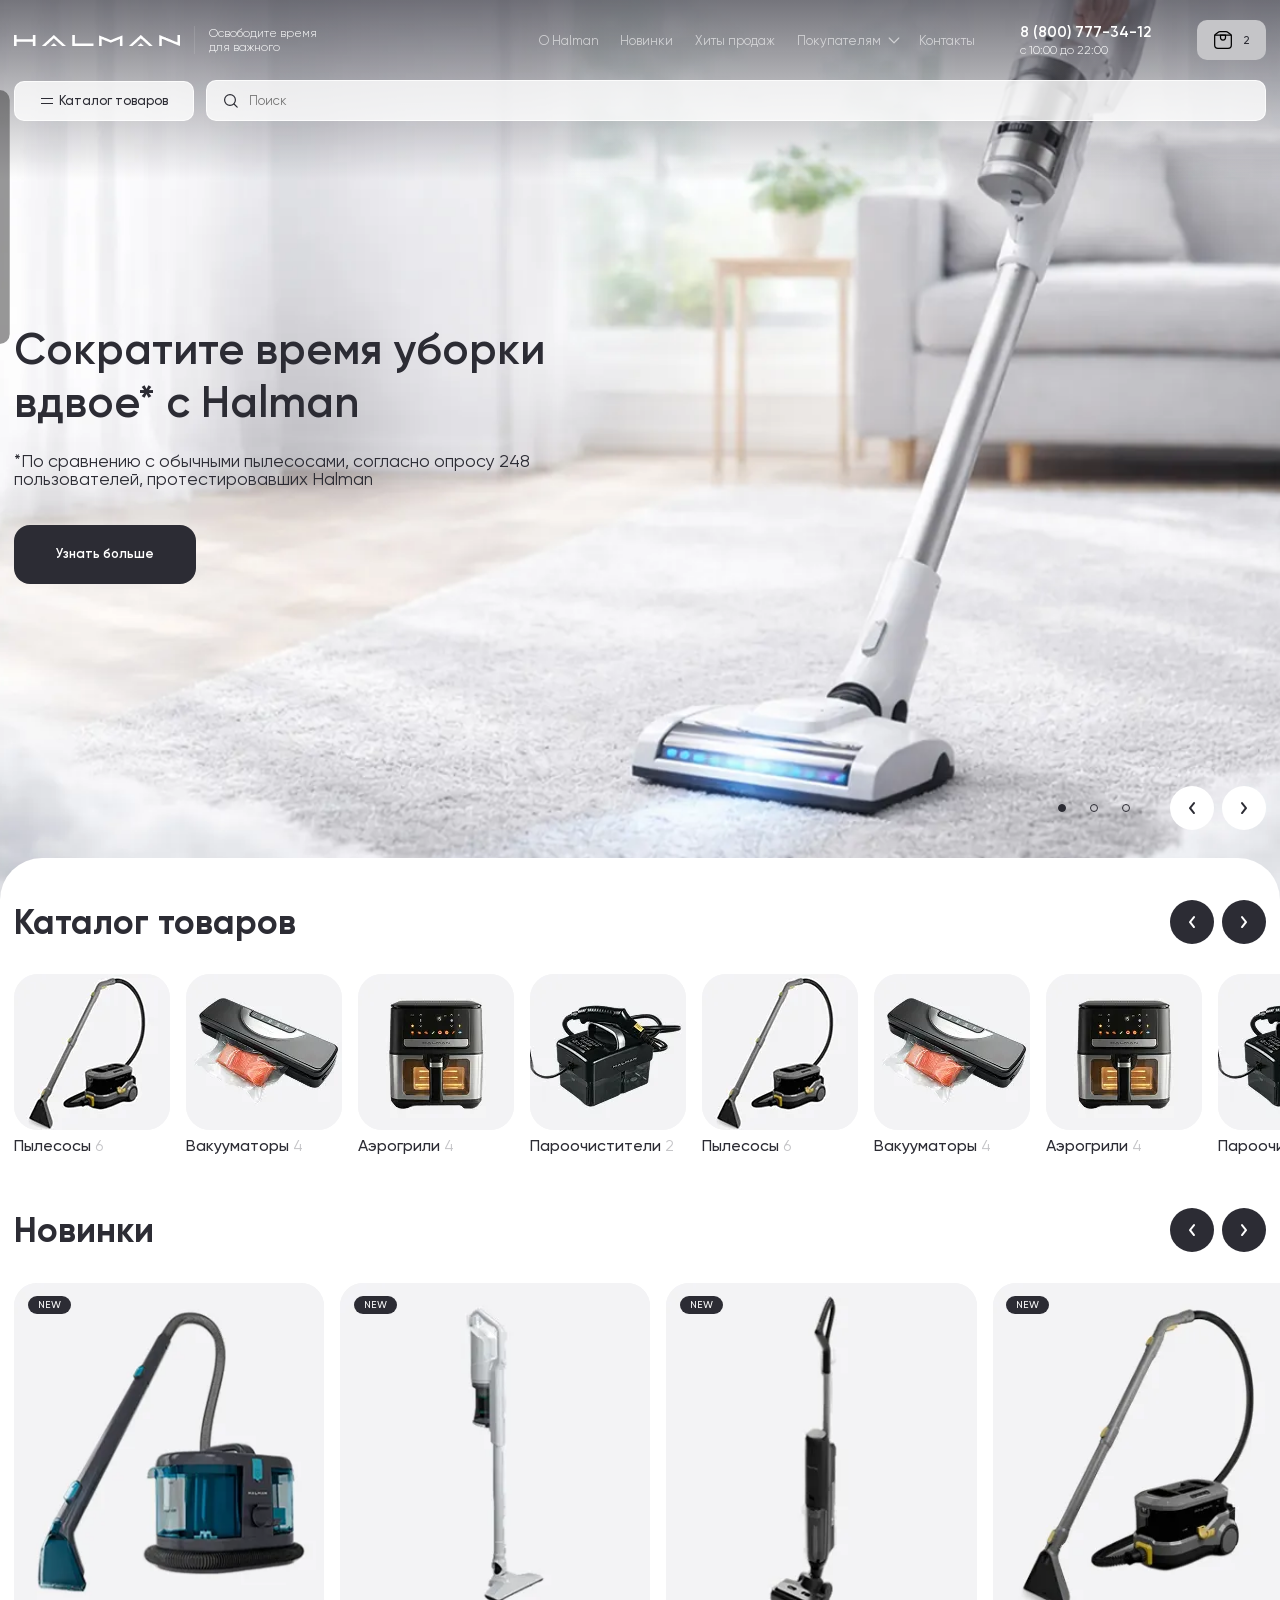
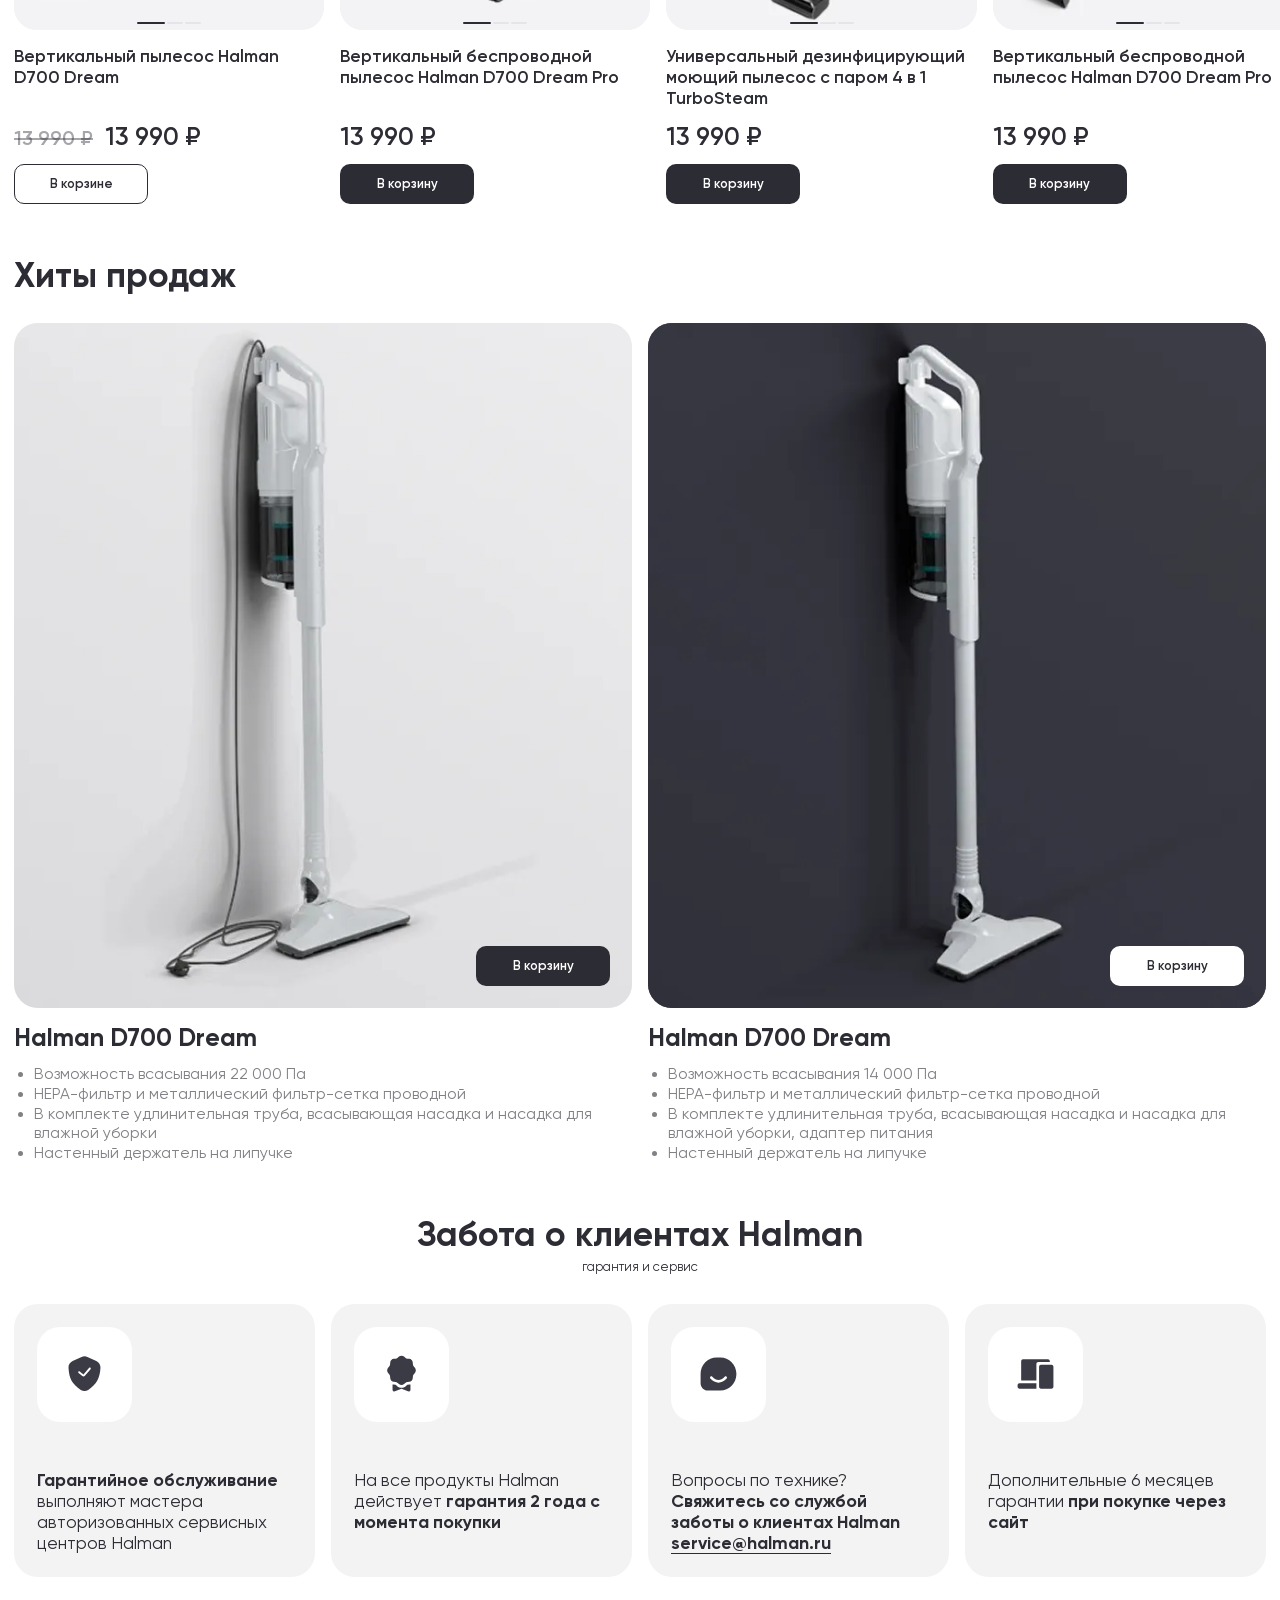
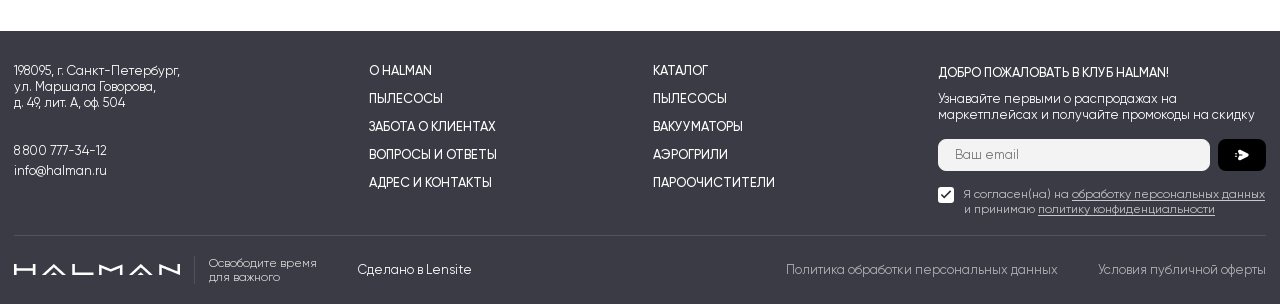
==== commit abee71cf: "Update Halman build" ====
--- a/index.html
+++ b/index.html
@@ -11,12 +11,12 @@
 		<link rel="preload" href="./assets/fonts/Gilroy-Bold.woff2" as="font" type="font/woff2" crossorigin="anonymous">
 		<link rel="shortcut icon" href="./assets/img/favicon.ico">
 		<title>Главная страница</title>
-		<script type="module" crossorigin="" src="./js/index.min.js?v=1777391339878"></script>
+		<script type="module" crossorigin="" src="./js/index.min.js?v=1777455776118"></script>
 		<link rel="modulepreload" crossorigin="" href="./js/app.min.js">
-		<link rel="stylesheet" crossorigin="" href="./css/app.min.css?v=1777391339878">
-		<link rel="stylesheet" crossorigin="" href="./css/index.min.css?v=1777391339878">
-		<link rel="stylesheet" crossorigin="" href="./css/widget-products.min.css?v=1777391339878">
-		<link rel="stylesheet" crossorigin="" href="./css/main.min.css?v=1777391339878">
+		<link rel="stylesheet" crossorigin="" href="./css/app.min.css?v=1777455776118">
+		<link rel="stylesheet" crossorigin="" href="./css/index.min.css?v=1777455776118">
+		<link rel="stylesheet" crossorigin="" href="./css/widget-products.min.css?v=1777455776118">
+		<link rel="stylesheet" crossorigin="" href="./css/main.min.css?v=1777455776118">
 	</head>
 	<body>
 		<div class="wrapper">
@@ -365,8 +365,9 @@
 							</div>
 							<div class="hero__slide hero__slide_center hero__slide_light swiper-slide">
 								<div class="hero__media">
-									<video muted loop playsinline="" preload="none" poster="./assets/img/hero/hero1.jpg" aria-hidden="true">
-										<source data-src="assets/video/capybara.mp4" type="video/mp4">
+									<video muted loop playsinline="" preload="none" aria-hidden="true">
+										<source data-src="assets/video/capybara.mp4" data-poster="assets/img/hero/hero1.jpg" media="(min-width: 767.98px)" type="video/mp4">
+										<source data-src="assets/video/capybara2.mp4" data-poster="assets/img/hero/hero1_mob.jpg" media="(max-width: 767.98px)" type="video/mp4">
 									</video>
 								</div>
 								<div class="hero__container">
--- a/css/app.min.css
+++ b/css/app.min.css
@@ -1 +1 @@
-*{border:0;margin:0;padding:0}*,:after,:before{box-sizing:border-box}:after,:before{display:inline-block}body,html{height:100%}body{line-height:1;scrollbar-gutter:stable;-ms-text-size-adjust:100%;-moz-text-size-adjust:100%;-webkit-text-size-adjust:100%;-webkit-font-smoothing:antialiased;-moz-osx-font-smoothing:grayscale}button,input,textarea{background-color:transparent;color:inherit;font-family:inherit;font-size:inherit;line-height:inherit}input,textarea{width:100%}label{display:inline-block}button,option,select{cursor:pointer}a{color:inherit;display:inline-block;text-decoration:none}ul li{list-style:none}img{height:auto;max-width:100%;vertical-align:middle}h1,h2,h3,h4,h5,h6{font-size:inherit;font-weight:inherit}@font-face{font-display:swap;font-family:Gilroy;font-style:normal;font-weight:600;src:url(../assets/fonts/Gilroy-SemiBold.woff2) format("woff2")}@font-face{font-display:swap;font-family:Gilroy;font-style:normal;font-weight:400;src:url(../assets/fonts/Gilroy-Regular.woff2) format("woff2")}@font-face{font-display:swap;font-family:Gilroy;font-style:normal;font-weight:500;src:url(../assets/fonts/Gilroy-Medium.woff2) format("woff2")}@font-face{font-display:swap;font-family:Gilroy;font-style:normal;font-weight:300;src:url(../assets/fonts/Gilroy-Light.woff2) format("woff2")}@font-face{font-display:swap;font-family:Gilroy;font-style:normal;font-weight:700;src:url(../assets/fonts/Gilroy-Bold.woff2) format("woff2")}html{scroll-behavior:smooth;scroll-padding-top:calc(var(--header-height) + 1rem)}body{color:#2c2c34;font-family:Gilroy;font-size:1rem;min-width:22.5rem}[data-fls-scrolllock] body{overflow:hidden;overscroll-behavior:none;touch-action:none}.wrapper{display:flex;flex-direction:column;min-height:100%;overflow:clip}.wrapper>main{flex:1 1 auto}.wrapper>*{min-width:0}[class*=__container]{margin:0 auto;max-width:86.75rem;padding-left:.875rem;padding-right:.875rem}section:first-child{margin-top:1.625rem}h2{font-weight:700;line-height:1}.icon,img,video{display:block}.icon{flex:0 0 1.5rem;height:1.5rem;width:1.5rem}[class*=link-]{position:relative;white-space:nowrap}[class*=link-]:before{border-bottom:.0625rem solid;bottom:0;content:"";display:block;left:0;position:absolute;transition:all .3s ease 0s;width:0}[data-fls-tippy-content]{cursor:help}.link-underline:before{opacity:1;width:100%}._content>*{margin-bottom:1rem;margin-top:1rem}._content :first-child{margin-top:0}._content :last-child{margin-bottom:0}._nowrap{white-space:nowrap}.badge{backdrop-filter:blur(.875rem);border-radius:62.4375rem;color:#fff;font-size:.625rem;font-weight:500;line-height:1.2;min-height:1.125rem;padding:.1875rem .625rem;pointer-events:none;text-transform:uppercase}.badge:empty,.badge[hidden]{display:none}.badge_sale{background-color:#74bbba}.badge_hot{background-color:#e85d5d}.badge_new{background-color:#2c2c34}.product-card{display:flex;flex-direction:column;gap:1rem}.product-card__image{aspect-ratio:328/367;background-color:#f3f3f4;display:block;overflow:hidden;position:relative}.product-card__image img{height:100%;object-fit:contain;width:100%}.product-card__pictures{height:100%;width:100%}.product-card__slide{align-items:center;display:flex;flex:0 0 100%;justify-content:center}.product-card__gallery-nav{display:grid;grid-auto-columns:1fr;grid-auto-flow:column;inset:0;position:absolute;z-index:2}.product-card__gallery-zone{min-width:0}.product-card__pagination{align-items:center;bottom:.375rem;display:flex;gap:.125rem;justify-content:center;left:50%;position:absolute;transform:translateX(-50%);z-index:3}.product-card__pagination .swiper-pagination-bullet{background-color:rgba(197,197,200,.3);border-radius:1.875rem;height:.125rem;transition:background-color .3s ease,width .3s 0s;width:1rem}.product-card__pagination .swiper-pagination-bullet-active{background-color:#2c2c34;width:1.75rem}.product-card__badges{display:flex;flex-wrap:wrap;gap:.375rem;position:absolute;z-index:1}.product-card__badges:has(.product-card__badge:empty){display:none}.product-card__body{display:flex;flex:1;flex-direction:column;gap:.75rem}.product-card__title{flex:1;font-weight:600;line-height:1.2083333333;transition:color .3s}.product-card__text{color:rgba(44,44,52,.72)}.product-card__text:empty{display:none}.product-card__prices{align-items:baseline;display:flex;gap:.75rem}.product-card__old-price{color:rgba(44,44,52,.42);font-size:1.25rem;font-weight:600;text-decoration:line-through}.product-card__old-price:empty,.product-card__old-price[hidden]{display:none}.product-card__price{font-weight:600;line-height:1.2083333333}.product-card__button._active{background-color:#fff;border-color:#2c2c34;color:#2c2c34}.product-card__button_in-cart{border-color:rgba(44,44,52,.42);color:rgba(44,44,52,.86)}.swiper{overflow:hidden}.swiper-initialized{touch-action:pan-y}.swiper-wrapper{box-sizing:content-box;display:flex;height:100%;position:relative;width:100%}.swiper-vertical .swiper-wrapper{flex-direction:column}.swiper-autoheight .swiper-wrapper{align-items:flex-start}.swiper-initialized .swiper-slide{flex-shrink:0}.swiper-android .swiper-slide,.swiper-android .swiper-wrapper{transform:translateZ(0)}.swiper-button-lock{display:none!important}[data-fls-slider] .swiper-slide{flex-shrink:0}[data-fls-slider] .swiper-pagination{opacity:0;transition:opacity .3s,visibility 0s .3s;visibility:hidden}[data-fls-slider]._slider-ready .swiper-pagination{opacity:1;transition:opacity .3s,visibility 0s;visibility:visible}[data-fls-hero] .slider-navigation,[data-fls-slider-wrapper] .slider-navigation{opacity:0;transition:opacity .3s,visibility 0s .3s;visibility:hidden}[data-fls-hero]._slider-ready .slider-navigation,[data-fls-slider-wrapper]._slider-ready .slider-navigation{opacity:1;transition:opacity .3s,visibility 0s;visibility:visible}.slider-navigation{align-items:center;display:flex;gap:1rem;justify-content:space-between}.slider-navigation__pagination{align-items:center;display:flex;gap:1.5rem;justify-content:center}.slider-navigation__pagination .swiper-pagination-bullet{background-color:transparent;border:.0625rem solid;border-radius:50%;cursor:pointer;height:.5rem;position:relative;transition:background-color .3s,transform .3s;width:.5rem}.slider-navigation__pagination .swiper-pagination-bullet:before{content:"";inset:-.5rem;position:absolute}.slider-navigation__pagination .swiper-pagination-bullet-active{background-color:currentColor}.slider-navigation__arrows{align-items:center;display:flex;gap:.5rem}.slider-navigation__arrow{align-items:center;background-color:#fff;border-radius:50%;color:#2c2c34;display:flex;height:2.75rem;justify-content:center;transition:background-color .3s,color .3s;width:2.75rem}.slider-navigation__arrow .icon{fill:currentColor}.slider-navigation__arrow_prev .icon{rotate:180deg}.menu__item_has-children>.menu__arrow:after{background-color:hsla(0,0%,100%,.6);content:"";display:block;height:1rem;mask:url("data:image/svg+xml;charset=utf-8,%3Csvg xmlns='http://www.w3.org/2000/svg' viewBox='0 0 20 20'%3E%3Cpath d='m8.03 3.47 6 6a.75.75 0 0 1 0 1.06l-6 6a.75.75 0 0 1-1.06-1.06L12.44 10 6.97 4.53a.75.75 0 0 1 1.06-1.06'/%3E%3C/svg%3E") center no-repeat;rotate:90deg;transition:rotate .3s ease,background-color .3s 0s;width:1rem}.menu__item_has-children._hover>.menu__arrow:after{background-color:#fff;rotate:-90deg}.menu__list{align-items:center;display:flex}.menu__item a{color:hsla(0,0%,100%,.6);display:block;transition:color .3s ease 0s}.icon-menu{display:none}.header-catalog__toggle{align-items:center;border:.0625rem solid #fff;border-radius:.625rem;display:flex;font-size:.8125rem;font-weight:500;gap:.375rem;justify-content:center;line-height:1.2307692308;min-height:2.5rem;outline:0;overflow:hidden;padding:.5rem .75rem;position:relative;transition:background-color .3s,border-color .3s,color .3s;width:11.25rem;z-index:41}._catalog-active .header-catalog__toggle,.header-catalog__wrapper{background-color:#fff;color:#2c2c34}.header-catalog__wrapper{left:0;opacity:0;overflow-x:hidden;overflow-y:auto;overscroll-behavior:contain;pointer-events:none;position:fixed;visibility:hidden;width:100%;z-index:45;-webkit-overflow-scrolling:touch;transition:opacity .3s,visibility 0s .3s}._catalog-active .header-catalog__wrapper{display:block!important;opacity:1;pointer-events:all;transition:opacity .3s,visibility 0s;visibility:visible}.header-catalog__container{transform:translateY(-.5rem);transition:transform .3s}._catalog-active .header-catalog__container{transform:translateY(0)}.header-catalog__mobile-head{display:none}.header-catalog__back{align-items:center;background-color:#f3f3f4;border-radius:.625rem;display:flex;flex:0 0 2.5rem;height:2.5rem;justify-content:center;width:2.5rem}.header-catalog__back:before{background-color:#2c2c34;content:"";height:1rem;mask:url("data:image/svg+xml;charset=utf-8,%3Csvg xmlns='http://www.w3.org/2000/svg' viewBox='0 0 20 20'%3E%3Cpath d='m8.03 3.47 6 6a.75.75 0 0 1 0 1.06l-6 6a.75.75 0 0 1-1.06-1.06L12.44 10 6.97 4.53a.75.75 0 0 1 1.06-1.06'/%3E%3C/svg%3E") center no-repeat;rotate:-180deg;width:1rem}.header-catalog__mobile-title{font-size:1.125rem;font-weight:500;text-align:left}.header-catalog__layout{display:grid;gap:.625rem;grid-template-columns:minmax(15rem,21.7647058824%) minmax(15rem,22.0588235294%) 1fr minmax(12.5rem,19.3382352941%);padding-block:1.25rem 2.5rem}.header-catalog__layout .product-card__badges{display:none}.header-catalog__categories{align-content:start;display:grid;gap:.5rem}.header-catalog__category{align-items:center;background-color:#f3f3f4;border:.0625rem solid transparent;border-radius:1.5rem;display:grid;gap:.625rem;grid-template-columns:27.027027027% 1fr auto;overflow:hidden;padding:.25rem;transition:background-color .3s,border-color .3s}.header-catalog__category._item-active{border-color:#2c2c34}.header-catalog__category-image{border-radius:1.5rem;overflow:hidden}.header-catalog__category-image img{aspect-ratio:1;object-fit:contain;width:100%}.header-catalog__category-title{font-weight:600;justify-self:start}.header-catalog__category-count{font-weight:500}.header-catalog__models{background-color:#f3f3f4;border-radius:1.5rem;padding:2rem 1.5rem}.header-catalog__model-group{align-content:start;display:none;gap:.25rem}.header-catalog__model-group._item-active{display:grid}.header-catalog__model-head{align-items:center;color:rgba(44,44,52,.6);display:flex;font-size:.75rem;font-weight:600;gap:.5rem;justify-content:space-between}.header-catalog__model-head:not(:first-child){margin-top:1.875rem}.header-catalog__model-head:not(:last-child){margin-bottom:.625rem}.header-catalog__model{align-items:center;border:.0625rem solid transparent;border-radius:.625rem;display:flex;font-weight:500;justify-content:space-between;margin-inline:-.625rem;padding:.9375rem 2.625rem .9375rem .625rem;position:relative;text-align:left;transition:background-color .3s}.header-catalog__model:before{background-color:#fff;height:.875rem;mask:url("data:image/svg+xml;charset=utf-8,%3Csvg xmlns='http://www.w3.org/2000/svg' viewBox='0 0 20 20'%3E%3Cpath d='m5.303 13.636 8.333-8.333a.75.75 0 0 1 1.06 1.06l-8.333 8.334a.75.75 0 0 1-1.06-1.06'/%3E%3Cpath d='M5.833 5.083h8.333a.75.75 0 0 1 .75.75v8.334a.75.75 0 0 1-1.5 0V6.583H5.833a.75.75 0 0 1 0-1.5'/%3E%3C/svg%3E") center no-repeat;right:.8125rem;width:.875rem;z-index:1}.header-catalog__model:after,.header-catalog__model:before{content:"";opacity:0;position:absolute;top:50%;transform:translateY(-50%);transition:opacity .3s}.header-catalog__model:after{background-color:#2c2c34;border-radius:50%;height:1.1875rem;right:.625rem;width:1.1875rem}.header-catalog__all:not(:first-child){margin-top:.625rem}.header-catalog__preview{background-color:#f3f3f4;border-radius:1.5rem;overflow:hidden;position:relative}.header-catalog__preview-badge{left:1rem;position:absolute;top:1rem;transition:opacity .3s,transform .3s;z-index:1}.header-catalog__preview-image{height:100%;object-fit:contain;transition:opacity .3s,transform .3s;width:100%}.header-catalog .product-card{display:flex;flex-direction:column}.header-catalog .product-card__body{display:flex;flex:1;flex-direction:column;gap:.75rem;transition:opacity .3s,transform .3s}.header-catalog .product-card__image{aspect-ratio:263/336;position:relative;transition:opacity .3s,transform .3s}.header-catalog .product-card__image img{inset:0;position:absolute}.header-catalog .product-card__text{color:#2c2c34;flex:1;font-size:.8125rem;line-height:1.3846153846}.header-catalog .product-card__prices{margin-bottom:.5rem}.header-catalog._product-changing .header-catalog__preview-badge,.header-catalog._product-changing .product-card__body,.header-catalog._product-changing .product-card__image{opacity:0;transform:translateY(.25rem)}.header-catalog._product-changing .header-catalog__preview-image{opacity:0;transform:scale(.98)}.header{background-color:#3b3b45;color:#fff;position:relative;transition:background-color .3s;z-index:60}.header__top .header__container-top{align-items:center;display:flex;padding-top:1.25rem}.header__contacts{align-content:flex-start;display:grid;row-gap:.125rem}.header__phone{font-size:.9375rem;font-weight:600;line-height:1.2}.header__worktime{font-size:.75rem;font-weight:300;line-height:1.1666666667}.header__cart{align-items:center;display:flex;gap:.625rem;transition:background-color .3s,color .3s,opacity .3s,transform .3s,flex-basis .3s,width .3s,margin-left .3s,padding .3s,visibility 0s}.header__cart-icon .icon{flex:0 0 1.25rem;height:1.25rem;width:1.25rem}.header__cart-count{font-size:.75rem;font-weight:500;line-height:1.25}.header_transparent{background-color:transparent;color:#fff;position:relative}.header_transparent:before{background:linear-gradient(180deg,rgba(59,59,69,.7),rgba(59,59,69,0));content:"";height:calc(var(--header-height) + 2.5rem);inset:0;pointer-events:none;position:absolute;width:100%;z-index:-1}.header_transparent .search__form--desktop{background-color:hsla(0,0%,100%,.8);border-color:hsla(0,0%,100%,.8)}.header_transparent .search__form--desktop .search__icon .icon{fill:#2c2c34}[data-fls-header-scroll]{left:0;right:0}[data-fls-header-scroll-show].--header-scroll{transition:translate .3s;translate:0 -100%}[data-fls-header-scroll-show].--header-show{translate:0 0}.footer{background-color:#3b3b45;color:#fff;font-size:.8125rem;line-height:1.2307692308}.footer__top{display:grid;padding-block:2rem 1.375rem}.footer__contacts{align-content:start;display:grid;gap:1.25rem}.footer__address{font-style:normal}.footer__contact-list{display:grid;gap:.25rem;justify-items:start}.footer__nav{align-content:start;display:grid;row-gap:.75rem}.footer__title{text-transform:uppercase}.footer__list{display:grid;gap:.75rem}.footer__link{font-size:.8125rem;font-weight:500;line-height:1.2307692308;text-transform:uppercase}.footer__subscribe{max-width:20.5rem}.footer__bottom{align-items:center;border-top:.0625rem solid hsla(0,0%,100%,.12);display:grid;gap:1.25rem 2.5rem;grid-template-columns:auto 1fr auto auto;padding-block:1.25rem}.footer__offer,.footer__policy{color:hsla(0,0%,100%,.6);justify-self:end}.subscribe{gap:1rem}.subscribe,.subscribe__head{align-content:start;display:grid}.subscribe__head{gap:.5rem}.subscribe__title{font-weight:500;line-height:1.5384615385;text-transform:uppercase}.subscribe__form{display:flex;gap:.5rem}.subscribe__field{flex:1;min-width:0}.subscribe__input.input{background-color:#f3f3f4;border-color:#f3f3f4;border-radius:.5rem!important;color:#2c2c34;font-size:.8125rem;min-height:2rem;padding:.25rem 1rem}.subscribe__submit{align-items:center;background-color:#000;border-radius:.5rem;color:#fff;display:flex;flex:0 0 3rem;justify-content:center;transition:background-color .3s,color .3s}.subscribe__submit .icon{fill:currentColor;flex:0 0 1rem;height:1rem;transition:transform .3s;width:1rem}.subscribe__agree.checkbox{margin-bottom:0}.subscribe__agree .checkbox__text{color:hsla(0,0%,100%,.72);font-size:.75rem}.subscribe__agree .checkbox__text:before{background-color:#fff}.subscribe__agree .checkbox__text:after{background-color:#2c2c34}.search._search-active,.search._search-modal-active{position:relative;z-index:45}.search__mobile-toggle{align-items:center;justify-content:center}.search__mobile-toggle .icon{fill:#fff;flex:0 0 1.25rem;height:1.25rem;width:1.25rem}.search__form--desktop{align-items:center;background-color:#2c2c34;border:.0625rem solid #505050;border-radius:.625rem;color:#2c2c34;display:flex;min-height:2.5rem;overflow:hidden;padding-inline:.75rem;position:relative;transition:background-color .3s ease 0s;z-index:51}._search-active .search__form--desktop{background-color:#fff}[data-fls-catalog-open] .search__form--desktop{z-index:39}.search__icon{align-items:center;display:flex;justify-content:center}.search__form--desktop .search__icon{padding-inline:.25rem}.search__icon .icon{fill:#fff;flex:0 0 1rem;height:1rem;transition:fill .3s ease 0s;width:1rem}._search-active .search__form--desktop .search__icon .icon,.search__form--modal .search__icon .icon{fill:#2c2c34}.search__input{min-width:0;width:100%}.search__input::-webkit-search-cancel-button,.search__input::-webkit-search-decoration,.search__input::-webkit-search-results-button,.search__input::-webkit-search-results-decoration{display:none}.search__input.input{background-color:transparent;border:0;border-radius:0!important;min-height:auto;outline:0}.search__input--desktop{font-size:.8125rem}.search__input--desktop.input{padding-inline:.375rem}.search__close{align-items:center;justify-content:center}.search__close--desktop{opacity:0;padding-inline:.25rem;pointer-events:none;transition:opacity .3s,visibility 0s .3s;visibility:hidden}._search-active .search__close--desktop{opacity:1;pointer-events:all;transition:opacity .3s,visibility 0s;visibility:visible}.search__close--desktop .icon{flex:0 0 1.5rem;height:1.5rem;width:1.5rem}.search__overlay{background-color:rgba(44,44,52,.3);inset:0;opacity:0;pointer-events:none;position:fixed;transition:opacity .3s,visibility 0s .3s;visibility:hidden;z-index:40}._search-active .search__overlay,._search-modal-active .search__overlay{opacity:1;pointer-events:all;transition:opacity .3s,visibility 0s;visibility:visible}.search__modal{background-color:#fff;color:#2c2c34;left:0;opacity:0;overflow-x:hidden;overflow-y:auto;overscroll-behavior:contain;pointer-events:none;position:fixed;visibility:hidden;width:100%;z-index:50;-webkit-overflow-scrolling:touch;transition:opacity .3s,visibility 0s .3s}._search-active .search__modal,._search-modal-active .search__modal{display:block!important;opacity:1;pointer-events:all;transition:opacity .3s,visibility 0s;visibility:visible}.search__container{transform:translateY(-.5rem);transition:transform .3s}._search-active .search__container,._search-modal-active .search__container{transform:translateY(0)}.search__results{padding-block:1.875rem}.search-form__wrapper{align-items:center;display:flex;width:100%}.search-form__input{align-items:center;display:flex;flex:1;min-width:0}.search-results__tags{display:flex;gap:1rem;margin-inline:-.875rem;overflow-x:auto;overflow-y:hidden;padding-inline:.875rem}.search-results__tag{align-items:center;border:.0625rem solid #c5c5c8;border-radius:2.5rem;display:inline-flex;font-size:.8125rem;font-weight:500;line-height:1.2307692308;padding:.5rem 1rem;transition:background-color .3s,border-color .3s;white-space:nowrap}.search-results__title{font-weight:700;line-height:1.2307692308}.search-results__title:not(:last-child){margin-bottom:1.75rem}.search-results__items{align-content:flex-start;display:grid;row-gap:1rem}.search-item{align-items:center;border-radius:1rem;column-gap:1rem;display:flex;transition:background-color .3s}.search-item__image{background-color:#f3f3f4;border-radius:1rem;flex:0 0 5.625rem;overflow:hidden}.search-item__image img{height:100%;object-fit:contain;transition:transform .3s;width:100%}.search-item__body{align-content:center;display:grid;row-gap:.5rem}.search-item__title{font-weight:600;line-height:1.25;transition:color .3s}.search-item__price{font-weight:600;line-height:1.25}.quantity{border:.0625rem solid #2c2c34;border-radius:2.5rem;display:flex;height:2.5rem;padding-inline:.75rem;width:6.8125rem}.quantity__button{cursor:pointer;flex:0 0 1.5rem;position:relative}.quantity__button:after,.quantity__button:before{background-color:#2c2c34;content:"";height:.125rem;left:50%;margin:0 0 0 -.28125rem;position:absolute;top:50%;transition:all .3s ease 0s;width:.875rem}.quantity__button--plus:before{transform:rotate(-90deg)}.quantity__input{flex:1 1 auto}.quantity__input input{color:#2c2c34;font-size:.8125rem;font-weight:500;height:100%;outline:0;text-align:center;width:100%}input[type=email],input[type=tel],input[type=text],textarea{-webkit-appearance:none;-moz-appearance:none;appearance:none}.input{background-color:#fff;border:.0625rem solid #f1f2f4;border-radius:.5rem!important;caret-color:inherit;display:block;font-size:.8125rem;min-height:3rem;outline:0;padding:.75rem 1rem;width:100%}.input[placeholder]:not([data-fls-placeholder-nohiden])::placeholder{transition:opacity .3s}.input[placeholder]:not([data-fls-placeholder-nohiden]):focus::placeholder{opacity:0}textarea.input{padding:0;resize:vertical}.checkbox{display:inline-block;position:relative}.checkbox:not(:last-child){margin-bottom:.3125rem}.checkbox__input{height:0;opacity:0;position:absolute;width:0}.checkbox__input:focus-visible+.checkbox__text{outline:.0625rem solid #000}.checkbox__input:checked+.checkbox__text:after{transform:scale(1)}.checkbox__text{cursor:pointer;display:block;min-width:0;padding-left:1.625rem;position:relative}.checkbox__text:before{background-color:#2c2c34;border:0;border-radius:.1875rem}.checkbox__text:after,.checkbox__text:before{content:"";height:1rem;left:0;position:absolute;top:0;width:1rem}.checkbox__text:after{background-color:#fff;border-radius:0;mask:url("data:image/svg+xml;charset=utf-8,%3Csvg xmlns='http://www.w3.org/2000/svg' viewBox='0 0 16 16'%3E%3Cpath d='M6.2 11.4 2.8 8l1.1-1.1 2.3 2.3 5.9-5.9 1.1 1.1z'/%3E%3C/svg%3E") center no-repeat;transform:scale(0);transition:all .3s ease 0s}.checkbox__text a{display:inline;text-decoration:underline;text-underline-offset:.125rem;transition:text-decoration-color .3s;white-space:normal}.checkbox__text a:before{display:none}.btn{align-items:center;border:.0625rem solid transparent;border-radius:.625rem;display:inline-flex;font-size:.8125rem;font-weight:600;gap:.5rem;justify-content:center;line-height:1.2307692308;min-height:2.5rem;padding:.5rem 1rem;text-align:center;text-wrap:balance;transition:background-color .3s,border-color .3s,color .3s}.btn .icon{fill:currentColor;transition:transform .3s}.btn_big{border-radius:1rem;min-height:3.6875rem}.btn_bg-main{background-color:#2c2c34;color:#fff}.btn_bg-white{background-color:#fff}.btn_border-gray{background-color:transparent;border-color:#c5c5c8}@keyframes shake-horizontal{0%{transform:translateX(0)}15%{transform:translateX(-.1875rem)}30%{transform:translateX(.125rem)}45%{transform:translateX(-.125rem)}60%{transform:translateX(.0625rem)}75%{transform:translateX(-.0625rem)}90%{transform:translateX(.03125rem)}to{transform:translateX(0)}}.logo{align-items:center;display:flex}.logo__link{margin:-.625rem;padding:.625rem}.logo__link,.logo__mark{display:block;position:relative}.logo__mark{overflow:hidden}.logo__mark:after{background:linear-gradient(110deg,transparent 35%,hsla(0,0%,100%,.65) 50%,transparent 65%);content:"";inset:0;pointer-events:none;position:absolute;transform:translateX(-120%)}.logo__mark img{display:block}.logo__descriptor{border-left:.0625rem solid hsla(0,0%,100%,.12);font-size:.75rem;font-weight:300;line-height:1.1666666667;margin-left:.875rem;max-width:7.75rem;padding-left:.875rem}@keyframes logo-shine{to{transform:translateX(120%)}}body:after{background-color:rgba(0,0,0,.5);content:"";height:100%;left:0;opacity:0;pointer-events:none;position:fixed;top:0;transition:opacity .8s ease 0s;width:100%;z-index:149}[data-fls-popup-open] body:after{opacity:1}[data-fls-popup]{bottom:0;left:0;padding:1.875rem .625rem;pointer-events:none;position:fixed;right:0;top:0;transition:visibility .8s ease 0s;visibility:hidden}[data-fls-popup][data-fls-popup-active]{overflow:auto;pointer-events:auto;visibility:visible;z-index:150}[data-fls-popup-active] [data-fls-popup-body]{transform:scale(1);visibility:visible}[data-fls-popup-wrapper]{align-items:center;display:flex;flex:1 1 auto;flex-direction:column;justify-content:center;min-height:100%;width:100%}[data-fls-popup-body]{background-color:#eee;border-radius:1.25rem;max-width:56.25rem;padding:1.25rem;transform:scale(0);transition:transform .3s ease,visibility .3s 0s;visibility:hidden;width:100%}[data-fls-popup-youtube-place] iframe{aspect-ratio:16/9;width:100%}.cart-popup{overflow:clip!important;padding:0}.cart-popup__wrapper{align-items:flex-end}.cart-popup__body{background-color:#fff;border-radius:0;display:flex;height:100svh;max-width:37.5rem;min-height:100svh;transform:translate(100%)}[data-fls-popup-active] .cart-popup__body{transform:translate(0)}.cart-popup__content{color:#2c2c34;display:flex;flex-direction:column;width:100%}.cart-popup__head{align-items:flex-start;display:flex;gap:1.5rem;justify-content:space-between}.cart-popup__title{align-items:flex-start;display:flex;font-weight:700;gap:.25rem;line-height:1.25}.cart-popup__count{color:rgba(44,44,52,.6);font-size:1.125rem;font-weight:500;line-height:1.2222222222}.cart-popup__close{align-items:center;display:flex;justify-content:center;outline:0}.cart-popup__close .icon{fill:#2c2c34;height:1.875rem;width:1.875rem}.cart-popup__items{min-height:0;overflow-y:auto;padding-bottom:1rem}.cart-popup__item:not(:last-child){margin-bottom:1rem;padding-bottom:1rem}.cart-popup__summary{background-color:#f3f3f4;border-radius:1.5rem;margin-top:auto}.cart-popup__total{border-bottom:.0625rem solid rgba(44,44,52,.12);font-weight:600;gap:1.5rem;justify-content:space-between}.cart-popup__total,.cart-popup__total-prices{align-items:baseline;display:flex}.cart-popup__old-price{color:rgba(44,44,52,.5);font-size:1.125rem;font-weight:600;line-height:1.2222222222;text-decoration:line-through}.cart-popup__price{font-weight:600;line-height:1.21875}.cart-popup__button{width:100%}.cart-popup .cart-item{align-items:center;display:grid;gap:.875rem;grid-template-areas:"image about about actions" "image price quantity quantity";grid-template-columns:18.0722891566% auto minmax(0,1fr) 1.625rem;position:relative}.cart-popup .cart-item__image{background-color:#f3f3f4;display:block;grid-area:image;overflow:hidden}.cart-popup .cart-item__image img{aspect-ratio:1;object-fit:contain;transition:transform .3s;width:100%}.cart-popup .cart-item__about{display:grid;gap:.375rem;grid-area:about;min-width:0}.cart-popup .cart-item__name{font-size:.875rem;font-weight:600;line-height:1.25;max-width:21.0625rem;transition:color .3s}.cart-popup .cart-item__code{display:none}.cart-popup .cart-item__quantity{border-color:#2c2c34;grid-area:quantity;justify-self:start}.cart-popup .cart-item__price{grid-area:price;justify-self:end;white-space:nowrap}.cart-popup .cart-item__price .price{align-items:baseline;display:flex;gap:.75rem}.cart-popup .cart-item__price .price_old{color:rgba(44,44,52,.42);font-weight:600;line-height:1.2222222222;text-decoration:line-through}.cart-popup .cart-item__price .price_current,.cart-popup .cart-item__price .price_new{font-weight:600;line-height:1.2083333333}.cart-popup .cart-item__actions{align-self:start;grid-area:actions;justify-self:end}.cart-popup .cart-item__remove{align-items:center;background-color:#f3f3f4;border-radius:50%;display:flex;flex:0 0 1.625rem;height:1.625rem;justify-content:center;overflow:hidden}.cart-popup .cart-item__remove .icon{fill:#2c2c34;height:1.125rem;width:1.125rem}.subscribe-popup__body{background-color:#fff;border-radius:1rem;max-width:21.4375rem;opacity:0;padding:0;transform:translateY(1.125rem);transition:transform .35s ease,opacity .35s ease,visibility .35s ease}[data-fls-popup-active] .subscribe-popup__body{opacity:1;transform:translateY(0)}.subscribe-popup__content{display:grid;justify-items:center;padding:2.25rem 1.5rem;position:relative;text-align:center}.subscribe-popup__close{align-items:center;background-color:#f3f3f4;border-radius:0 1rem 0 1rem;display:flex;height:2.25rem;justify-content:center;position:absolute;right:0;top:0;width:2.25rem}.subscribe-popup__close .icon{fill:#2c2c34;height:1.5rem;width:1.5rem}.subscribe-popup__icon{align-items:center;background-color:#74bbba;border-radius:50%;display:flex;height:2.375rem;justify-content:center;width:2.375rem}.subscribe-popup__icon:not(:last-child){margin-bottom:1.625rem}.subscribe-popup__icon .icon{fill:#fff;height:1.5rem;width:1.5rem}.subscribe-popup__title{font-size:1.125rem;font-weight:600;line-height:1.1111111111}[data-fls-lazy]{opacity:0;transition:opacity .3s}[data-fls-lazy]._lazy-loaded{opacity:1}@media (max-width:62em){.header-catalog__category{gap:.5rem}.header-catalog .product-card__title{font-size:1.125rem}.footer__nav,.footer__top{column-gap:1.25rem}}@media (max-width:61.99875em) and (any-hover:none){.icon-menu{cursor:default}}@media (max-width:61.99875em){.product-card__gallery-nav{display:none}.menu__item_has-children{align-items:center;display:grid;grid-template-columns:1fr auto}.menu__item_has-children>.menu__link{border-bottom:0;grid-column:1;grid-row:1}.menu__item_has-children>.menu__link:after{display:none}.menu__item_has-children>.menu__arrow:after{background-color:rgba(44,44,52,.6)!important}.menu__item_has-children>ul{display:none;padding:0 0 1.625rem;row-gap:.75rem}.menu__item_has-children>ul:not([hidden]){display:grid}.menu__item_has-children>ul a{border-bottom:0;color:rgba(44,44,52,.6);padding:0}.menu__item_has-children>ul a:after{display:none}.menu__body{background-color:#fff;color:#2c2c34;display:flex;flex-direction:column;gap:1.125rem;height:calc(100svh - var(--header-height));left:0;opacity:0;overflow-y:auto;padding:1.5rem .875rem 2.625rem;pointer-events:none;position:fixed;top:var(--header-height);transition:opacity .3s,visibility 0s .3s;visibility:hidden;width:100%;z-index:30}.menu__body:before{content:"";position:fixed}.menu__body>:not(.header__catalog){transform:translateY(-.5rem);transition:transform .3s}[data-fls-menu-open] .menu__body{opacity:1;pointer-events:all;transition:opacity .3s,visibility 0s;visibility:visible}[data-fls-menu-open] .menu__body>:not(.header__catalog){transform:translateY(0)}[data-fls-catalog-open] .menu__body>:not(.header__catalog){display:none}.menu__body .header__contacts{align-content:flex-end;flex:1;justify-items:center}.menu__list{align-items:stretch;display:grid}.menu__item:not(:last-child){border-bottom:.0625rem solid rgba(44,44,52,.08)}.menu__item a{color:#2c2c34;padding:1.625rem 0;position:relative}.menu__item a:after{background-color:rgba(44,44,52,.6);content:"";display:block;height:1rem;mask:url("data:image/svg+xml;charset=utf-8,%3Csvg xmlns='http://www.w3.org/2000/svg' viewBox='0 0 20 20'%3E%3Cpath d='m8.03 3.47 6 6a.75.75 0 0 1 0 1.06l-6 6a.75.75 0 0 1-1.06-1.06L12.44 10 6.97 4.53a.75.75 0 0 1 1.06-1.06'/%3E%3C/svg%3E") center no-repeat;position:absolute;right:0;top:50%;transform:translateY(-50%);width:1rem}.icon-menu{display:block;height:.75rem;position:relative;width:1rem;z-index:5}.icon-menu span,.icon-menu:after,.icon-menu:before{background-color:#fff;content:"";height:.125rem;position:absolute;right:0;transition:all .3s ease 0s;width:100%}.icon-menu:before{top:0}.icon-menu:after{bottom:0}.icon-menu span{top:calc(50% - .0625rem)}[data-fls-menu-open] .icon-menu span{width:0}[data-fls-menu-open] .icon-menu:before{top:calc(50% - .0625rem);transform:rotate(-45deg)}[data-fls-menu-open] .icon-menu:after{bottom:calc(50% - .0625rem);transform:rotate(45deg)}.header-catalog__toggle{background-color:#2c2c34;border-color:transparent;color:#fff;flex-direction:row-reverse;justify-content:space-between;width:100%}._catalog-active .header-catalog__toggle{display:none}.header-catalog__burger{background-color:#fff;height:1rem;mask:url("data:image/svg+xml;charset=utf-8,%3Csvg xmlns='http://www.w3.org/2000/svg' viewBox='0 0 20 20'%3E%3Cpath d='m8.03 3.47 6 6a.75.75 0 0 1 0 1.06l-6 6a.75.75 0 0 1-1.06-1.06L12.44 10 6.97 4.53a.75.75 0 0 1 1.06-1.06'/%3E%3C/svg%3E") center no-repeat;rotate:-90deg;width:1rem}.header-catalog__overlay{display:none}.header-catalog__wrapper{bottom:0;height:calc(100svh - var(--header-height));padding-inline:.875rem;padding-bottom:1rem;top:var(--header-height)}.header-catalog__mobile-head{align-items:center;display:flex;gap:.75rem;padding-block:1.5rem}.header-catalog__layout{display:block;overflow:hidden;padding-block:0;position:relative}._models-active .header-catalog__layout{overflow:visible}.header-catalog__categories{position:relative;transition:opacity .3s,transform .3s,visibility 0s}._models-active .header-catalog__categories{left:0;opacity:0;pointer-events:none;position:absolute;top:0;transform:translateX(-.75rem);transition:opacity .3s,transform .3s,visibility 0s .3s;visibility:hidden;width:100%}.header-catalog__category{gap:.75rem;grid-template-columns:5rem 1fr auto;padding-right:1rem}.header-catalog__category._item-active{border-color:transparent}.header-catalog__models{background-color:#f3f3f4;border-radius:1.5rem;display:block;left:0;opacity:0;padding-bottom:1.5rem;pointer-events:none;position:absolute;top:0;transform:translateX(.75rem);transition:opacity .3s,transform .3s,visibility 0s .3s;visibility:hidden;width:100%}._models-active .header-catalog__models{opacity:1;pointer-events:all;position:relative;transform:translateX(0);transition:opacity .3s,transform .3s,visibility 0s;visibility:visible}.header-catalog__model{border-radius:0;margin-inline:0;padding:1.25rem 1.75rem 1.25rem 0}.header-catalog__model:not(:last-child){border-bottom:.0625rem solid rgba(44,44,52,.08)}.header-catalog__model:before{background-color:rgba(44,44,52,.6);height:1rem;mask:url("data:image/svg+xml;charset=utf-8,%3Csvg xmlns='http://www.w3.org/2000/svg' viewBox='0 0 20 20'%3E%3Cpath d='m8.03 3.47 6 6a.75.75 0 0 1 0 1.06l-6 6a.75.75 0 0 1-1.06-1.06L12.44 10 6.97 4.53a.75.75 0 0 1 1.06-1.06'/%3E%3C/svg%3E") center no-repeat;opacity:1;right:0;transform:translateY(-50%) rotate(-90deg);width:1rem}.header-catalog__model:after{display:none}.header-catalog__all:not(:first-child){margin-top:1.25rem}.header-catalog .product-card,.header-catalog__preview{display:none}.header__top .header__container-top{min-height:5.125rem;padding-bottom:1.25rem}.header__top .header__container-top .logo{flex:1;order:1}.header__navigation{order:0}.header__contacts{order:3}.header__cart{order:5}.header__cart_bottom{display:none}.header__cart-icon .icon{fill:#fff}.header__bottom{display:none}.header__search{order:4}.header{position:sticky;top:0;z-index:60}.footer__subscribe{order:2}.footer__bottom{grid-template-columns:1fr;justify-items:center;text-align:center}.footer__bottom .logo{text-align:left}.footer__offer,.footer__policy{justify-self:center}.search__mobile-toggle{display:flex}.search__form--desktop{display:none}.search__form--modal{border-bottom:.0625rem solid rgba(44,44,52,.08);margin-inline:-.875rem;padding-inline:.875rem}.search__modal{max-height:calc(100svh - var(--header-height));top:var(--header-height)}.search__caption{color:rgba(44,44,52,.6);font-size:.8125rem;padding-bottom:.3125rem;padding-top:1rem}}@media (any-hover:hover) and (max-width:61.99875em){.menu__item a:hover{color:#2c2c34}}@media (max-width:47.99875em){.header__top .header__container-top .logo__descriptor{display:none}.cart-popup__body{max-width:100%}.cart-popup__item:not(:last-child){border-bottom:.0625rem solid rgba(44,44,52,.12)}.cart-popup .cart-item__image{align-self:flex-start}.cart-popup .cart-item__quantity{justify-self:end}}@media (max-width:35.93625em){.header__top .header__container-top .logo{justify-content:center}.footer__top>:not(:last-child){border-bottom:.0625rem solid hsla(0,0%,100%,.12);margin-bottom:1.25rem;padding-bottom:1.25rem}}@media (max-width:29.99875em){.footer__address br{display:none}}@media (max-width:23em){.cart-popup .cart-item__price .price_old{font-size:.75rem}.cart-popup .cart-item__price .price_current,.cart-popup .cart-item__price .price_new{font-size:1rem}}@media (max-width:22.5em){section{margin-bottom:2.25rem}._heading:not(:last-child){margin-bottom:1rem}h2{font-size:1.625rem}.product-card__image{border-radius:.875rem}.product-card__badges{left:.625rem;top:.625rem}.product-card__title{font-size:.875rem}.product-card__price{font-size:1.125rem}.header__top .header__container-top{column-gap:2rem}.header__top .header__container-top .logo__mark{max-width:8.875rem}.search-results__tags:not(:last-child){margin-bottom:1.5rem}.search-results__title{font-size:1.125rem}.search-item__image{flex-basis:4.75rem;height:4.75rem;width:4.75rem}.search-item__title{font-size:.875rem}.search-item__price{font-size:1.125rem}.cart-popup__body{padding:.875rem}.cart-popup__head:not(:last-child){margin-bottom:2.25rem}.cart-popup__title{font-size:1.5rem}.cart-popup__summary{padding:.875rem}.cart-popup__total{margin-bottom:1rem;padding-bottom:1rem}.cart-popup__total-prices{gap:.625rem}.cart-popup__price{font-size:1.75rem}.cart-popup .cart-item__image{border-radius:1rem}}@media (min-width:22.5em) and (max-width:86.75em){section{margin-bottom:clamp(2.25rem,1.8122568093375rem + 1.9455252918vw,3.5rem)}._heading:not(:last-child){margin-bottom:clamp(1rem,.64980544746875rem + 1.5564202335vw,2rem)}h2{font-size:clamp(1.625rem,1.40612840466875rem + .9727626459vw,2.25rem)}.product-card__image{border-radius:clamp(.875rem,.65612840466875rem + .9727626459vw,1.5rem)}.product-card__badges{left:clamp(.625rem,.53745136186875rem + .3891050584vw,.875rem);top:clamp(.625rem,.53745136186875rem + .3891050584vw,.875rem)}.product-card__title{font-size:clamp(.875rem,.78745136186875rem + .3891050584vw,1.125rem)}.product-card__price{font-size:clamp(1.125rem,.9499027237375rem + .7782101167vw,1.625rem)}.search-results__tags:not(:last-child){margin-bottom:clamp(1.5rem,1.2373540856rem + 1.1673151751vw,2.25rem)}.search-results__title{font-size:clamp(1.125rem,.9499027237375rem + .7782101167vw,1.625rem)}.search-item__image{flex-basis:clamp(4.75rem,4.4435797665375rem + 1.3618677043vw,5.625rem);height:clamp(4.75rem,4.4435797665375rem + 1.3618677043vw,5.625rem);width:clamp(4.75rem,4.4435797665375rem + 1.3618677043vw,5.625rem)}.search-item__title{font-size:clamp(.875rem,.83122568093125rem + .1945525292vw,1rem)}.search-item__price{font-size:clamp(1.125rem,1.08122568093125rem + .1945525292vw,1.25rem)}}@media (min-width:22.5em) and (max-width:48em){.cart-popup__body{padding:clamp(.875rem,.21323529411875rem + 2.9411764706vw,1.625rem)}.cart-popup__head:not(:last-child){margin-bottom:clamp(2.25rem,1.257352941175rem + 4.4117647059vw,3.375rem)}.cart-popup__title{font-size:clamp(1.5rem,.83823529411875rem + 2.9411764706vw,2.25rem)}.cart-popup__summary{padding:clamp(.875rem,.21323529411875rem + 2.9411764706vw,1.625rem)}.cart-popup__total{margin-bottom:clamp(1rem,.5588235294125rem + 1.9607843137vw,1.5rem);padding-bottom:clamp(1rem,.5588235294125rem + 1.9607843137vw,1.5rem)}.cart-popup__total-prices{gap:clamp(.625rem,.29411764705625rem + 1.4705882353vw,1rem)}.cart-popup__price{font-size:clamp(1.75rem,1.52941176470625rem + .9803921569vw,2rem)}.cart-popup .cart-item__image{border-radius:clamp(1rem,.5588235294125rem + 1.9607843137vw,1.5rem)}}@media (min-width:22.5em) and (max-width:47.99875em){.header__top .header__container-top{column-gap:clamp(2rem,1.44850237756875rem + 2.4511005441vw,2.625rem)}}@media (min-width:22.5em) and (max-width:35.93625em){.header__top .header__container-top .logo__mark{max-width:clamp(8.875rem,6.36313843148125rem + 11.1638291934vw,10.375rem)}}@media (min-width:23em) and (max-width:48em){.cart-popup .cart-item__price .price_old{font-size:clamp(.75rem,.405rem + 1.5vw,1.125rem)}.cart-popup .cart-item__price .price_current,.cart-popup .cart-item__price .price_new{font-size:clamp(1rem,.54rem + 2vw,1.5rem)}}@media (min-width:29.99875em){.product-card__button{max-width:8.375rem;width:100%}}@media (min-width:35.93625em) and (max-width:61.99875em){.footer__contacts{order:1}.footer__nav{grid-column:1/-1;order:3}}@media (min-width:35.93625em){.footer__top{gap:2.5rem;grid-template-columns:1fr 1fr;padding-block:1.5rem 2.75rem}.footer__nav{gap:2.5rem;grid-template-columns:repeat(2,1fr)}}@media (min-width:47.99875em){.footer__contacts{gap:1.75rem}.cart-popup .cart-item{grid-template-areas:"image about about actions" "image quantity price price";grid-template-columns:7.875rem auto minmax(0,1fr) 1.625rem}}@media (min-width:48em) and (max-width:62em){.menu__list{column-gap:clamp(6.25e-8rem,-.85714258035625rem + 1.7857138393vw,.25rem)}.header__bottom .header__container-bottom{padding-block:clamp(1rem,.14285714285625rem + 1.7857142857vw,1.25rem)}}@media (min-width:48em) and (max-width:61.99875em){.header__top .header__container-top{column-gap:clamp(2.625rem,-1.23248727565rem + 8.0364318243vw,3.75rem)}}@media (min-width:48em){.cart-popup__body{padding:1.625rem}.cart-popup__head:not(:last-child){margin-bottom:3.375rem}.cart-popup__title{font-size:2.25rem}.cart-popup__summary{padding:1.625rem}.cart-popup__total{margin-bottom:1.5rem;padding-bottom:1.5rem}.cart-popup__total-prices{gap:1rem}.cart-popup__price{font-size:2rem}.cart-popup .cart-item__image{border-radius:1.5rem}.cart-popup .cart-item__price .price_old{font-size:1.125rem}.cart-popup .cart-item__price .price_current,.cart-popup .cart-item__price .price_new{font-size:1.5rem}}@media (min-width:61.99875em) and (any-hover:hover){.menu__item_has-children>ul a{transition:color .3s ease 0s}.menu__item_has-children>ul a:hover{color:#2c2c34}.header-catalog:not(._catalog-active) .header-catalog__toggle:hover .header-catalog__burger:after,.header-catalog:not(._catalog-active) .header-catalog__toggle:hover .header-catalog__burger:before{background-color:#2c2c34}.header-catalog:not(._catalog-active) .header-catalog__toggle:hover .header-catalog__burger:before{transform:translateX(.125rem)}.header-catalog:not(._catalog-active) .header-catalog__toggle:hover .header-catalog__burger:after{transform:translateX(-.125rem)}}@media (min-width:61.99875em){html{scroll-padding-top:calc(var(--header-bottom-height, 0rem) + 1rem)}.menu__item_has-children{align-items:center;display:flex;position:relative}.menu__item_has-children>ul{align-content:flex-start;background-color:#f3f3f4;border:.0625rem solid #eaeaea;border-radius:.625rem;bottom:0;box-shadow:0 .25rem 2.125rem 0 rgba(0,0,0,.04);display:grid;left:0;min-width:100%;opacity:0;padding:1.625rem 1rem;pointer-events:none;position:absolute;row-gap:.75rem;transform:translateY(100%);transition:all .3s ease 0s;visibility:hidden;width:11.25rem;z-index:52}.menu__item_has-children>ul a{color:rgba(44,44,52,.6);overflow-wrap:normal}.menu__item_has-children._hover>a{color:#fff}.menu__item_has-children._hover>ul{opacity:1!important;pointer-events:all!important;visibility:visible!important}.menu__list{justify-content:flex-end;margin:-.3125rem}.menu__item a{font-size:.8125rem;padding:.3125rem}.menu__item a.menu__link--active{color:#fff}.header-catalog__burger{height:.375rem;position:relative;width:.75rem}.header-catalog__burger:after,.header-catalog__burger:before{background-color:#fff;content:"";height:.0625rem;left:0;position:absolute;transition:all .3s ease 0s;width:100%}._catalog-active .header-catalog__burger:after,._catalog-active .header-catalog__burger:before{background-color:#2c2c34}.header-catalog__burger:before{top:0}.header-catalog__burger:after{bottom:0}._catalog-active .header-catalog__burger:before{top:calc(50% - .03125rem);transform:rotate(-45deg)}._catalog-active .header-catalog__burger:after{bottom:calc(50% - .03125rem);transform:rotate(45deg)}.header-catalog__overlay{background-color:rgba(44,44,52,.3);inset:0;opacity:0;pointer-events:none;position:fixed;transition:opacity .3s,visibility 0s .3s;visibility:hidden;z-index:40}._catalog-active .header-catalog__overlay{opacity:1;pointer-events:all;transition:opacity .3s,visibility 0s;visibility:visible}.header-catalog__wrapper{max-height:calc(100svh - var(--header-height));top:var(--header-height)}.header.--header-bottom-scroll .header-catalog__wrapper{max-height:calc(100svh - var(--header-bottom-height, 0rem));top:var(--header-bottom-height,0)}.header-catalog__model._item-active{background-color:#fff;border-color:#f1f2f4}.header-catalog__model._item-active:after,.header-catalog__model._item-active:before{opacity:1}.header.--header-bottom-scroll{padding-bottom:var(--header-bottom-height,0)}.header__navigation{flex:1}.header__cart{background-color:#c5c5c8;border-radius:.625rem;overflow:hidden;padding:.625rem 1rem}.header__cart_bottom{flex:0 0 0;margin-left:0;opacity:0;overflow:hidden;padding-inline:0;pointer-events:none;transform:translateX(.5rem);visibility:hidden;white-space:nowrap;width:0}.header.--header-bottom-scroll .header__cart_bottom{flex-basis:3.875rem;margin-left:.75rem;opacity:1;padding-inline:1rem;pointer-events:auto;transform:translateX(0);transition:background-color .3s,color .3s,opacity .3s,transform .3s,flex-basis .3s,margin-left .3s,padding .3s,visibility 0s;visibility:visible;width:3.875rem}.header__cart-count{color:#2c2c34}.header_transparent .header__bottom{background-color:transparent;transition:background-color .3s,box-shadow .3s}.header.--header-bottom-scroll .header_transparent .header__bottom{background-color:#3b3b45}.header__bottom .header__container-bottom{align-items:center;display:flex}.header__bottom .header__container-bottom .header__catalog{flex:0 0 11.25rem;overflow:hidden;transition:flex-basis .3s,width .3s,opacity .3s,visibility 0s}.header__bottom .header__container-bottom .header__catalog:not(:last-child){margin-right:.75rem}.header__search{flex:1}.header_transparent .header-catalog__toggle{background-color:hsla(0,0%,100%,.8);border-color:hsla(0,0%,100%,.8);color:#2c2c34}.header_transparent .header-catalog__toggle .header-catalog__burger:after,.header_transparent .header-catalog__toggle .header-catalog__burger:before{background-color:#2c2c34}.header__bottom._search-active .header__catalog{flex-basis:0;margin-right:0!important;opacity:0;pointer-events:none;visibility:hidden;width:0}.header__bottom._search-active .header__cart_bottom{flex-basis:0;margin-left:0;opacity:0;padding-inline:0;pointer-events:none;transform:translateX(.5rem);visibility:hidden;width:0}.header__bottom[data-fls-header-scroll].--header-scroll{background-color:#3b3b45;left:0;position:fixed;top:0;width:100%;z-index:60}.footer__top{grid-template-columns:1.2fr 2fr 20.5rem;padding-block:2rem 1.125rem}.footer__contacts{gap:2rem}.search{flex:1}.search__mobile-toggle{display:none}.search__form--desktop{width:100%}.search__form--modal{display:none}.search__modal{max-height:calc(100svh - var(--header-height));top:var(--header-height)}.header.--header-bottom-scroll .search__modal{max-height:calc(100svh - var(--header-bottom-height, 0rem));top:var(--header-bottom-height,0)}.search__caption{display:none}}@media (any-hover:hover) and (min-width:61.99875em){.header-catalog:not(._catalog-active) .header-catalog__toggle:hover{background-color:#fff;color:#2c2c34}}@media (min-width:62em) and (max-width:90em){.menu__list{column-gap:clamp(.25rem,-1.4107142857125rem + 2.6785714286vw,1rem)}.header-catalog__category{gap:clamp(.5rem,.2232142857125rem + .4464285714vw,.625rem);padding-right:clamp(.75rem,.19642857143125rem + .8928571429vw,1rem)}.header-catalog__models{padding-inline:clamp(1rem,-.10714285714375rem + 1.7857142857vw,1.5rem)}.header-catalog .product-card__title{font-size:clamp(1.125rem,.57142857143125rem + .8928571429vw,1.375rem)}.header__top .header__container-top{column-gap:clamp(1.25rem,-4.2857142857125rem + 8.9285714286vw,3.75rem)}.footer__nav,.footer__top{column-gap:clamp(1.25rem,-1.51785714285625rem + 4.4642857143vw,2.5rem)}}@media (min-width:62em){.header__bottom .header__container-bottom{padding-block:1.25rem}}@media (min-width:86.75em){section{margin-bottom:3.5rem}._heading:not(:last-child){margin-bottom:2rem}h2{font-size:2.25rem}.product-card__image{border-radius:1.5rem}.product-card__badges{left:.875rem;top:.875rem}.product-card__title{font-size:1.125rem}.product-card__price{font-size:1.625rem}.search-results__tags:not(:last-child){margin-bottom:2.25rem}.search-results__title{font-size:1.625rem}.search-item__image{flex-basis:5.625rem;height:5.625rem;width:5.625rem}.search-item__title{font-size:1rem}.search-item__price{font-size:1.25rem}}@media (min-width:90em){.menu__list{column-gap:1rem}.header-catalog__category{gap:.625rem;padding-right:1rem}.header-catalog .product-card__title{font-size:1.375rem}.header__top .header__container-top{column-gap:3.75rem}.footer__nav,.footer__top{column-gap:2.5rem}}@media (any-hover:hover){.link-hover:hover:before{opacity:1;width:100%}.link-underline:hover:before{opacity:0;width:0}.product-card__title:hover{color:rgba(44,44,52,.7)}.product-card__button_in-cart:hover{border-color:#2c2c34;color:#2c2c34}.slider-navigation__arrow:hover{background-color:#2c2c34;color:#fff}.menu__item a:hover{color:#fff}.header__cart:hover{background-color:#fff}.subscribe__submit:hover{background-color:#f3f3f4;color:#2c2c34}.subscribe__submit:hover .icon{transform:translateX(.125rem)}.search-results__tag:hover{border-color:rgba(44,44,52,.32)}.search-item:hover,.search-results__tag:hover{background-color:rgba(44,44,52,.04)}.search-item:hover img{transform:scale(1.04)}.search-item:hover .search-item__title{color:#2c2c34}.quantity__button:hover:after,.quantity__button:hover:before{background-color:rgba(0,0,0,.5)}.checkbox__text a:hover{text-decoration-color:transparent}.btn:hover .icon{transform:translateX(.125rem)}.btn_bg-main:hover{background-color:#000;color:#fff}.btn_bg-white{transition:background-color .3s,color .3s}.btn_bg-white:hover{background-color:#000;color:#fff}.btn_border-gray:hover{background-color:rgba(44,44,52,.04);border-color:rgba(44,44,52,.32)}.animation:hover .animation__object{animation:shake-horizontal .7s ease both}.logo__link:hover .logo__mark:after{animation:logo-shine .8s ease}.cart-popup .cart-item__image:hover img{transform:scale(1.04)}.cart-popup .cart-item__name:hover{color:rgba(44,44,52,.64)}}+*{border:0;margin:0;padding:0}*,:after,:before{box-sizing:border-box}:after,:before{display:inline-block}body,html{height:100%}body{line-height:1;scrollbar-gutter:stable;-ms-text-size-adjust:100%;-moz-text-size-adjust:100%;-webkit-text-size-adjust:100%;-webkit-font-smoothing:antialiased;-moz-osx-font-smoothing:grayscale}button,input,textarea{background-color:transparent;color:inherit;font-family:inherit;font-size:inherit;line-height:inherit}input,textarea{width:100%}label{display:inline-block}button,option,select{cursor:pointer}a{color:inherit;display:inline-block;text-decoration:none}ul li{list-style:none}img{height:auto;max-width:100%;vertical-align:middle}h1,h2,h3,h4,h5,h6{font-size:inherit;font-weight:inherit}@font-face{font-display:swap;font-family:Gilroy;font-style:normal;font-weight:600;src:url(../assets/fonts/Gilroy-SemiBold.woff2) format("woff2")}@font-face{font-display:swap;font-family:Gilroy;font-style:normal;font-weight:400;src:url(../assets/fonts/Gilroy-Regular.woff2) format("woff2")}@font-face{font-display:swap;font-family:Gilroy;font-style:normal;font-weight:500;src:url(../assets/fonts/Gilroy-Medium.woff2) format("woff2")}@font-face{font-display:swap;font-family:Gilroy;font-style:normal;font-weight:300;src:url(../assets/fonts/Gilroy-Light.woff2) format("woff2")}@font-face{font-display:swap;font-family:Gilroy;font-style:normal;font-weight:700;src:url(../assets/fonts/Gilroy-Bold.woff2) format("woff2")}html{scroll-behavior:smooth;scroll-padding-top:calc(var(--header-height) + 1rem)}body{color:#2c2c34;font-family:Gilroy;font-size:1rem;min-width:22.5rem}[data-fls-scrolllock] body{overflow:hidden;overscroll-behavior:none;touch-action:none}.wrapper{display:flex;flex-direction:column;min-height:100%;overflow:clip}.wrapper>main{flex:1 1 auto}.wrapper>*{min-width:0}[class*=__container]{margin:0 auto;max-width:86.75rem;padding-left:.875rem;padding-right:.875rem}section:first-child{margin-top:1.625rem}h2{font-weight:700;line-height:1}.icon,img,video{display:block}.icon{flex:0 0 1.5rem;height:1.5rem;width:1.5rem}[class*=link-]{position:relative;white-space:nowrap}[class*=link-]:before{border-bottom:.0625rem solid;bottom:0;content:"";display:block;left:0;position:absolute;transition:all .3s ease 0s;width:0}[data-fls-tippy-content]{cursor:help}.link-underline:before{opacity:1;width:100%}._content>*{margin-bottom:1rem;margin-top:1rem}._content :first-child{margin-top:0}._content :last-child{margin-bottom:0}._nowrap{white-space:nowrap}.badge{backdrop-filter:blur(.875rem);border-radius:62.4375rem;color:#fff;font-size:.625rem;font-weight:500;line-height:1.2;min-height:1.125rem;padding:.1875rem .625rem;pointer-events:none;text-transform:uppercase}.badge:empty,.badge[hidden]{display:none}.badge_sale{background-color:#74bbba}.badge_hot{background-color:#e85d5d}.badge_new{background-color:#2c2c34}.product-card{display:flex;flex-direction:column;gap:1rem}.product-card__image{aspect-ratio:328/367;background-color:#f3f3f4;display:block;overflow:hidden;position:relative}.product-card__image img{height:100%;object-fit:contain;width:100%}.product-card__pictures{height:100%;width:100%}.product-card__slide{align-items:center;display:flex;flex:0 0 100%;justify-content:center}.product-card__gallery-nav{display:grid;grid-auto-columns:1fr;grid-auto-flow:column;inset:0;position:absolute;z-index:2}.product-card__gallery-zone{min-width:0}.product-card__pagination{align-items:center;bottom:.375rem;display:flex;gap:.125rem;justify-content:center;left:50%;position:absolute;transform:translateX(-50%);z-index:3}.product-card__pagination .swiper-pagination-bullet{background-color:rgba(197,197,200,.3);border-radius:1.875rem;height:.125rem;transition:background-color .3s ease,width .3s 0s;width:1rem}.product-card__pagination .swiper-pagination-bullet-active{background-color:#2c2c34;width:1.75rem}.product-card__badges{display:flex;flex-wrap:wrap;gap:.375rem;position:absolute;z-index:1}.product-card__badges:has(.product-card__badge:empty){display:none}.product-card__body{display:flex;flex:1;flex-direction:column;gap:.75rem}.product-card__title{flex:1;font-weight:600;line-height:1.2083333333;transition:color .3s}.product-card__text{color:rgba(44,44,52,.72)}.product-card__text:empty{display:none}.product-card__prices{align-items:baseline;display:flex;gap:.75rem}.product-card__old-price{color:rgba(44,44,52,.42);font-size:1.25rem;font-weight:600;text-decoration:line-through}.product-card__old-price:empty,.product-card__old-price[hidden]{display:none}.product-card__price{font-weight:600;line-height:1.2083333333}.product-card__button._active{background-color:#fff;border-color:#2c2c34;color:#2c2c34}.product-card__button_in-cart{border-color:rgba(44,44,52,.42);color:rgba(44,44,52,.86)}.swiper{overflow:hidden}.swiper-initialized{touch-action:pan-y}.swiper-wrapper{box-sizing:content-box;display:flex;height:100%;position:relative;width:100%}.swiper-vertical .swiper-wrapper{flex-direction:column}.swiper-autoheight .swiper-wrapper{align-items:flex-start}.swiper-initialized .swiper-slide{flex-shrink:0}.swiper-android .swiper-slide,.swiper-android .swiper-wrapper{transform:translateZ(0)}.swiper-button-lock{display:none!important}[data-fls-slider] .swiper-slide{flex-shrink:0}[data-fls-slider] .swiper-pagination{opacity:0;transition:opacity .3s,visibility 0s .3s;visibility:hidden}[data-fls-slider]._slider-ready .swiper-pagination{opacity:1;transition:opacity .3s,visibility 0s;visibility:visible}[data-fls-hero] .slider-navigation,[data-fls-slider-wrapper] .slider-navigation{opacity:0;transition:opacity .3s,visibility 0s .3s;visibility:hidden}[data-fls-hero]._slider-ready .slider-navigation,[data-fls-slider-wrapper]._slider-ready .slider-navigation{opacity:1;transition:opacity .3s,visibility 0s;visibility:visible}.slider-navigation{align-items:center;display:flex;gap:1rem;justify-content:space-between}.slider-navigation__pagination{align-items:center;display:flex;gap:1.5rem;justify-content:center}.slider-navigation__pagination .swiper-pagination-bullet{background-color:transparent;border:.0625rem solid;border-radius:50%;cursor:pointer;height:.5rem;position:relative;transition:background-color .3s,transform .3s;width:.5rem}.slider-navigation__pagination .swiper-pagination-bullet:before{content:"";inset:-.5rem;position:absolute}.slider-navigation__pagination .swiper-pagination-bullet-active{background-color:currentColor}.slider-navigation__arrows{align-items:center;display:flex;gap:.5rem}.slider-navigation__arrow{align-items:center;background-color:#fff;border-radius:50%;color:#2c2c34;display:flex;height:2.75rem;justify-content:center;transition:background-color .3s,color .3s;width:2.75rem}.slider-navigation__arrow .icon{fill:currentColor}.slider-navigation__arrow_prev .icon{rotate:180deg}.menu__item_has-children>.menu__arrow:after{background-color:hsla(0,0%,100%,.6);content:"";display:block;height:1rem;mask:url("data:image/svg+xml;charset=utf-8,%3Csvg xmlns='http://www.w3.org/2000/svg' viewBox='0 0 20 20'%3E%3Cpath d='m8.03 3.47 6 6a.75.75 0 0 1 0 1.06l-6 6a.75.75 0 0 1-1.06-1.06L12.44 10 6.97 4.53a.75.75 0 0 1 1.06-1.06'/%3E%3C/svg%3E") center no-repeat;rotate:90deg;transition:rotate .3s ease,background-color .3s 0s;width:1rem}.menu__item_has-children._hover>.menu__arrow:after{background-color:#fff;rotate:-90deg}.menu__list{align-items:center;display:flex}.menu__item a{color:hsla(0,0%,100%,.6);display:block;transition:color .3s ease 0s}.icon-menu{display:none}.header-catalog__toggle{align-items:center;border:.0625rem solid #fff;border-radius:.625rem;display:flex;font-size:.8125rem;font-weight:500;gap:.375rem;justify-content:center;line-height:1.2307692308;min-height:2.5rem;outline:0;overflow:hidden;padding:.5rem .75rem;position:relative;transition:background-color .3s,border-color .3s,color .3s;width:11.25rem;z-index:41}._catalog-active .header-catalog__toggle,.header-catalog__wrapper{background-color:#fff;color:#2c2c34}.header-catalog__wrapper{left:0;opacity:0;overflow-x:hidden;overflow-y:auto;overscroll-behavior:contain;pointer-events:none;position:fixed;visibility:hidden;width:100%;z-index:45;-webkit-overflow-scrolling:touch;transition:opacity .3s,visibility 0s .3s}._catalog-active .header-catalog__wrapper{display:block!important;opacity:1;pointer-events:all;transition:opacity .3s,visibility 0s;visibility:visible}.header-catalog__container{transform:translateY(-.5rem);transition:transform .3s}._catalog-active .header-catalog__container{transform:translateY(0)}.header-catalog__mobile-head{display:none}.header-catalog__back{align-items:center;background-color:#f3f3f4;border-radius:.625rem;display:flex;flex:0 0 2.5rem;height:2.5rem;justify-content:center;width:2.5rem}.header-catalog__back:before{background-color:#2c2c34;content:"";height:1rem;mask:url("data:image/svg+xml;charset=utf-8,%3Csvg xmlns='http://www.w3.org/2000/svg' viewBox='0 0 20 20'%3E%3Cpath d='m8.03 3.47 6 6a.75.75 0 0 1 0 1.06l-6 6a.75.75 0 0 1-1.06-1.06L12.44 10 6.97 4.53a.75.75 0 0 1 1.06-1.06'/%3E%3C/svg%3E") center no-repeat;rotate:-180deg;width:1rem}.header-catalog__mobile-title{font-size:1.125rem;font-weight:500;text-align:left}.header-catalog__layout{display:grid;gap:.625rem;grid-template-columns:minmax(15rem,21.7647058824%) minmax(15rem,22.0588235294%) 1fr minmax(12.5rem,19.3382352941%);padding-block:1.25rem 2.5rem}.header-catalog__layout .product-card__badges{display:none}.header-catalog__categories{align-content:start;display:grid;gap:.5rem}.header-catalog__category{align-items:center;background-color:#f3f3f4;border:.0625rem solid transparent;border-radius:1.5rem;display:grid;gap:.625rem;grid-template-columns:27.027027027% 1fr auto;overflow:hidden;padding:.25rem;transition:background-color .3s,border-color .3s}.header-catalog__category._item-active{border-color:#2c2c34}.header-catalog__category-image{border-radius:1.5rem;overflow:hidden}.header-catalog__category-image img{aspect-ratio:1;object-fit:contain;width:100%}.header-catalog__category-title{font-weight:600;justify-self:start}.header-catalog__category-count{font-weight:500}.header-catalog__models{background-color:#f3f3f4;border-radius:1.5rem;padding:2rem 1.5rem}.header-catalog__model-group{align-content:start;display:none;gap:.25rem}.header-catalog__model-group._item-active{display:grid}.header-catalog__model-head{align-items:center;color:rgba(44,44,52,.6);display:flex;font-size:.75rem;font-weight:600;gap:.5rem;justify-content:space-between}.header-catalog__model-head:not(:first-child){margin-top:1.875rem}.header-catalog__model-head:not(:last-child){margin-bottom:.625rem}.header-catalog__model{align-items:center;border:.0625rem solid transparent;border-radius:.625rem;display:flex;font-weight:500;justify-content:space-between;margin-inline:-.625rem;padding:.9375rem 2.625rem .9375rem .625rem;position:relative;text-align:left;transition:background-color .3s}.header-catalog__model:before{background-color:#fff;height:.875rem;mask:url("data:image/svg+xml;charset=utf-8,%3Csvg xmlns='http://www.w3.org/2000/svg' viewBox='0 0 20 20'%3E%3Cpath d='m5.303 13.636 8.333-8.333a.75.75 0 0 1 1.06 1.06l-8.333 8.334a.75.75 0 0 1-1.06-1.06'/%3E%3Cpath d='M5.833 5.083h8.333a.75.75 0 0 1 .75.75v8.334a.75.75 0 0 1-1.5 0V6.583H5.833a.75.75 0 0 1 0-1.5'/%3E%3C/svg%3E") center no-repeat;right:.8125rem;width:.875rem;z-index:1}.header-catalog__model:after,.header-catalog__model:before{content:"";opacity:0;position:absolute;top:50%;transform:translateY(-50%);transition:opacity .3s}.header-catalog__model:after{background-color:#2c2c34;border-radius:50%;height:1.1875rem;right:.625rem;width:1.1875rem}.header-catalog__all:not(:first-child){margin-top:.625rem}.header-catalog__preview{background-color:#f3f3f4;border-radius:1.5rem;overflow:hidden;position:relative}.header-catalog__preview-badge{left:1rem;position:absolute;top:1rem;transition:opacity .3s,transform .3s;z-index:1}.header-catalog__preview-image{height:100%;object-fit:contain;transition:opacity .3s,transform .3s;width:100%}.header-catalog .product-card{display:flex;flex-direction:column}.header-catalog .product-card__body{display:flex;flex:1;flex-direction:column;gap:.75rem;transition:opacity .3s,transform .3s}.header-catalog .product-card__image{aspect-ratio:263/336;position:relative;transition:opacity .3s,transform .3s}.header-catalog .product-card__image img{inset:0;position:absolute}.header-catalog .product-card__text{color:#2c2c34;flex:1;font-size:.8125rem;line-height:1.3846153846}.header-catalog .product-card__prices{margin-bottom:.5rem}.header-catalog._product-changing .header-catalog__preview-badge,.header-catalog._product-changing .product-card__body,.header-catalog._product-changing .product-card__image{opacity:0;transform:translateY(.25rem)}.header-catalog._product-changing .header-catalog__preview-image{opacity:0;transform:scale(.98)}.header{background-color:#3b3b45;color:#fff;position:relative;transition:background-color .3s;z-index:60}.header__top .header__container-top{align-items:center;display:flex;padding-top:1.25rem}.header__contacts{align-content:flex-start;display:grid;row-gap:.125rem}.header__phone{font-size:.9375rem;font-weight:600;line-height:1.2}.header__worktime{font-size:.75rem;font-weight:300;line-height:1.1666666667}.header__cart{align-items:center;display:flex;gap:.625rem;transition:background-color .3s,color .3s,opacity .3s,transform .3s,flex-basis .3s,width .3s,margin-left .3s,padding .3s,visibility 0s}.header__cart-icon .icon{flex:0 0 1.25rem;height:1.25rem;width:1.25rem}.header__cart-count{font-size:.75rem;font-weight:500;line-height:1.25}.header_transparent{background-color:transparent;color:#fff;position:relative}.header_transparent .search__form--desktop{background-color:hsla(0,0%,100%,.8);border-color:hsla(0,0%,100%,.8)}.header_transparent .search__form--desktop .search__icon .icon{fill:#2c2c34}[data-fls-header-scroll]{left:0;right:0}[data-fls-header-scroll-show].--header-scroll{transition:translate .3s;translate:0 -100%}[data-fls-header-scroll-show].--header-show{translate:0 0}.footer{background-color:#3b3b45;color:#fff;font-size:.8125rem;line-height:1.2307692308}.footer__top{display:grid;padding-block:2rem 1.375rem}.footer__contacts{align-content:start;display:grid;gap:1.25rem}.footer__address{font-style:normal}.footer__contact-list{display:grid;gap:.25rem;justify-items:start}.footer__nav{align-content:start;display:grid;row-gap:.75rem}.footer__title{text-transform:uppercase}.footer__list{display:grid;gap:.75rem}.footer__link{font-size:.8125rem;font-weight:500;line-height:1.2307692308;text-transform:uppercase}.footer__subscribe{max-width:20.5rem}.footer__bottom{align-items:center;border-top:.0625rem solid hsla(0,0%,100%,.12);display:grid;gap:1.25rem 2.5rem;grid-template-columns:auto 1fr auto auto;padding-block:1.25rem}.footer__offer,.footer__policy{color:hsla(0,0%,100%,.6);justify-self:end}.subscribe{gap:1rem}.subscribe,.subscribe__head{align-content:start;display:grid}.subscribe__head{gap:.5rem}.subscribe__title{font-weight:500;line-height:1.5384615385;text-transform:uppercase}.subscribe__form{display:flex;gap:.5rem}.subscribe__field{flex:1;min-width:0}.subscribe__input.input{background-color:#f3f3f4;border-color:#f3f3f4;border-radius:.5rem!important;color:#2c2c34;font-size:.8125rem;min-height:2rem;padding:.25rem 1rem}.subscribe__submit{align-items:center;background-color:#000;border-radius:.5rem;color:#fff;display:flex;flex:0 0 3rem;justify-content:center;transition:background-color .3s,color .3s}.subscribe__submit .icon{fill:currentColor;flex:0 0 1rem;height:1rem;transition:transform .3s;width:1rem}.subscribe__agree.checkbox{margin-bottom:0}.subscribe__agree .checkbox__text{color:hsla(0,0%,100%,.72);font-size:.75rem}.subscribe__agree .checkbox__text:before{background-color:#fff}.subscribe__agree .checkbox__text:after{background-color:#2c2c34}.search._search-active,.search._search-modal-active{position:relative;z-index:45}.search__mobile-toggle{align-items:center;justify-content:center}.search__mobile-toggle .icon{fill:#fff;flex:0 0 1.25rem;height:1.25rem;width:1.25rem}.search__form--desktop{align-items:center;background-color:#2c2c34;border:.0625rem solid #505050;border-radius:.625rem;color:#2c2c34;display:flex;min-height:2.5rem;overflow:hidden;padding-inline:.75rem;position:relative;transition:background-color .3s ease 0s;z-index:51}._search-active .search__form--desktop{background-color:#fff}[data-fls-catalog-open] .search__form--desktop{z-index:39}.search__icon{align-items:center;display:flex;justify-content:center}.search__form--desktop .search__icon{padding-inline:.25rem}.search__icon .icon{fill:#fff;flex:0 0 1rem;height:1rem;transition:fill .3s ease 0s;width:1rem}._search-active .search__form--desktop .search__icon .icon,.search__form--modal .search__icon .icon{fill:#2c2c34}.search__input{min-width:0;width:100%}.search__input::-webkit-search-cancel-button,.search__input::-webkit-search-decoration,.search__input::-webkit-search-results-button,.search__input::-webkit-search-results-decoration{display:none}.search__input.input{background-color:transparent;border:0;border-radius:0!important;min-height:auto;outline:0}.search__input--desktop{font-size:.8125rem}.search__input--desktop.input{padding-inline:.375rem}.search__close{align-items:center;justify-content:center}.search__close--desktop{opacity:0;padding-inline:.25rem;pointer-events:none;transition:opacity .3s,visibility 0s .3s;visibility:hidden}._search-active .search__close--desktop{opacity:1;pointer-events:all;transition:opacity .3s,visibility 0s;visibility:visible}.search__close--desktop .icon{flex:0 0 1.5rem;height:1.5rem;width:1.5rem}.search__overlay{background-color:rgba(44,44,52,.3);inset:0;opacity:0;pointer-events:none;position:fixed;transition:opacity .3s,visibility 0s .3s;visibility:hidden;z-index:40}._search-active .search__overlay,._search-modal-active .search__overlay{opacity:1;pointer-events:all;transition:opacity .3s,visibility 0s;visibility:visible}.search__modal{background-color:#fff;color:#2c2c34;left:0;opacity:0;overflow-x:hidden;overflow-y:auto;overscroll-behavior:contain;pointer-events:none;position:fixed;visibility:hidden;width:100%;z-index:50;-webkit-overflow-scrolling:touch;transition:opacity .3s,visibility 0s .3s}._search-active .search__modal,._search-modal-active .search__modal{display:block!important;opacity:1;pointer-events:all;transition:opacity .3s,visibility 0s;visibility:visible}.search__container{transform:translateY(-.5rem);transition:transform .3s}._search-active .search__container,._search-modal-active .search__container{transform:translateY(0)}.search__results{padding-block:1.875rem}.search-form__wrapper{align-items:center;display:flex;width:100%}.search-form__input{align-items:center;display:flex;flex:1;min-width:0}.search-results__tags{display:flex;gap:1rem;margin-inline:-.875rem;overflow-x:auto;overflow-y:hidden;padding-inline:.875rem}.search-results__tag{align-items:center;border:.0625rem solid #c5c5c8;border-radius:2.5rem;display:inline-flex;font-size:.8125rem;font-weight:500;line-height:1.2307692308;padding:.5rem 1rem;transition:background-color .3s,border-color .3s;white-space:nowrap}.search-results__title{font-weight:700;line-height:1.2307692308}.search-results__title:not(:last-child){margin-bottom:1.75rem}.search-results__items{align-content:flex-start;display:grid;row-gap:1rem}.search-item{align-items:center;border-radius:1rem;column-gap:1rem;display:flex;transition:background-color .3s}.search-item__image{background-color:#f3f3f4;border-radius:1rem;flex:0 0 5.625rem;overflow:hidden}.search-item__image img{height:100%;object-fit:contain;transition:transform .3s;width:100%}.search-item__body{align-content:center;display:grid;row-gap:.5rem}.search-item__title{font-weight:600;line-height:1.25;transition:color .3s}.search-item__price{font-weight:600;line-height:1.25}.quantity{border:.0625rem solid #2c2c34;border-radius:2.5rem;display:flex;height:2.5rem;padding-inline:.75rem;width:6.8125rem}.quantity__button{cursor:pointer;flex:0 0 1.5rem;position:relative}.quantity__button:after,.quantity__button:before{background-color:#2c2c34;content:"";height:.125rem;left:50%;margin:0 0 0 -.28125rem;position:absolute;top:50%;transition:all .3s ease 0s;width:.875rem}.quantity__button--plus:before{transform:rotate(-90deg)}.quantity__input{flex:1 1 auto}.quantity__input input{color:#2c2c34;font-size:.8125rem;font-weight:500;height:100%;outline:0;text-align:center;width:100%}input[type=email],input[type=tel],input[type=text],textarea{-webkit-appearance:none;-moz-appearance:none;appearance:none}.input{background-color:#fff;border:.0625rem solid #f1f2f4;border-radius:.5rem!important;caret-color:inherit;display:block;font-size:.8125rem;min-height:3rem;outline:0;padding:.75rem 1rem;width:100%}.input[placeholder]:not([data-fls-placeholder-nohiden])::placeholder{transition:opacity .3s}.input[placeholder]:not([data-fls-placeholder-nohiden]):focus::placeholder{opacity:0}textarea.input{padding:0;resize:vertical}.checkbox{display:inline-block;position:relative}.checkbox:not(:last-child){margin-bottom:.3125rem}.checkbox__input{height:0;opacity:0;position:absolute;width:0}.checkbox__input:focus-visible+.checkbox__text{outline:.0625rem solid #000}.checkbox__input:checked+.checkbox__text:after{transform:scale(1)}.checkbox__text{cursor:pointer;display:block;min-width:0;padding-left:1.625rem;position:relative}.checkbox__text:before{background-color:#2c2c34;border:0;border-radius:.1875rem}.checkbox__text:after,.checkbox__text:before{content:"";height:1rem;left:0;position:absolute;top:0;width:1rem}.checkbox__text:after{background-color:#fff;border-radius:0;mask:url("data:image/svg+xml;charset=utf-8,%3Csvg xmlns='http://www.w3.org/2000/svg' viewBox='0 0 16 16'%3E%3Cpath d='M6.2 11.4 2.8 8l1.1-1.1 2.3 2.3 5.9-5.9 1.1 1.1z'/%3E%3C/svg%3E") center no-repeat;transform:scale(0);transition:all .3s ease 0s}.checkbox__text a{display:inline;text-decoration:underline;text-underline-offset:.125rem;transition:text-decoration-color .3s;white-space:normal}.checkbox__text a:before{display:none}.btn{align-items:center;border:.0625rem solid transparent;border-radius:.625rem;display:inline-flex;font-size:.8125rem;font-weight:600;gap:.5rem;justify-content:center;line-height:1.2307692308;min-height:2.5rem;padding:.5rem 1rem;text-align:center;text-wrap:balance;transition:background-color .3s,border-color .3s,color .3s}.btn .icon{fill:currentColor;transition:transform .3s}.btn_big{border-radius:1rem;min-height:3.6875rem}.btn_bg-main{background-color:#2c2c34;color:#fff}.btn_bg-white{background-color:#fff}.btn_border-gray{background-color:transparent;border-color:#c5c5c8}@keyframes shake-horizontal{0%{transform:translateX(0)}15%{transform:translateX(-.1875rem)}30%{transform:translateX(.125rem)}45%{transform:translateX(-.125rem)}60%{transform:translateX(.0625rem)}75%{transform:translateX(-.0625rem)}90%{transform:translateX(.03125rem)}to{transform:translateX(0)}}.logo{align-items:center;display:flex}.logo__link{margin:-.625rem;padding:.625rem}.logo__link,.logo__mark{display:block;position:relative}.logo__mark{overflow:hidden}.logo__mark:after{background:linear-gradient(110deg,transparent 35%,hsla(0,0%,100%,.65) 50%,transparent 65%);content:"";inset:0;pointer-events:none;position:absolute;transform:translateX(-120%)}.logo__mark img{display:block}.logo__descriptor{border-left:.0625rem solid hsla(0,0%,100%,.12);font-size:.75rem;font-weight:300;line-height:1.1666666667;margin-left:.875rem;max-width:7.75rem;padding-left:.875rem}@keyframes logo-shine{to{transform:translateX(120%)}}body:after{background-color:rgba(0,0,0,.5);content:"";height:100%;left:0;opacity:0;pointer-events:none;position:fixed;top:0;transition:opacity .8s ease 0s;width:100%;z-index:149}[data-fls-popup-open] body:after{opacity:1}[data-fls-popup]{bottom:0;left:0;padding:1.875rem .625rem;pointer-events:none;position:fixed;right:0;top:0;transition:visibility .8s ease 0s;visibility:hidden}[data-fls-popup][data-fls-popup-active]{overflow:auto;pointer-events:auto;visibility:visible;z-index:150}[data-fls-popup-active] [data-fls-popup-body]{transform:scale(1);visibility:visible}[data-fls-popup-wrapper]{align-items:center;display:flex;flex:1 1 auto;flex-direction:column;justify-content:center;min-height:100%;width:100%}[data-fls-popup-body]{background-color:#eee;border-radius:1.25rem;max-width:56.25rem;padding:1.25rem;transform:scale(0);transition:transform .3s ease,visibility .3s 0s;visibility:hidden;width:100%}[data-fls-popup-youtube-place] iframe{aspect-ratio:16/9;width:100%}.cart-popup{overflow:clip!important;padding:0}.cart-popup__wrapper{align-items:flex-end}.cart-popup__body{background-color:#fff;border-radius:0;display:flex;height:100svh;max-width:37.5rem;min-height:100svh;transform:translate(100%)}[data-fls-popup-active] .cart-popup__body{transform:translate(0)}.cart-popup__content{color:#2c2c34;display:flex;flex-direction:column;width:100%}.cart-popup__head{align-items:flex-start;display:flex;gap:1.5rem;justify-content:space-between}.cart-popup__title{align-items:flex-start;display:flex;font-weight:700;gap:.25rem;line-height:1.25}.cart-popup__count{color:rgba(44,44,52,.6);font-size:1.125rem;font-weight:500;line-height:1.2222222222}.cart-popup__close{align-items:center;display:flex;justify-content:center;outline:0}.cart-popup__close .icon{fill:#2c2c34;height:1.875rem;width:1.875rem}.cart-popup__items{min-height:0;overflow-y:auto;padding-bottom:1rem}.cart-popup__item:not(:last-child){margin-bottom:1rem;padding-bottom:1rem}.cart-popup__summary{background-color:#f3f3f4;border-radius:1.5rem;margin-top:auto}.cart-popup__total{border-bottom:.0625rem solid rgba(44,44,52,.12);font-weight:600;gap:1.5rem;justify-content:space-between}.cart-popup__total,.cart-popup__total-prices{align-items:baseline;display:flex}.cart-popup__old-price{color:rgba(44,44,52,.5);font-size:1.125rem;font-weight:600;line-height:1.2222222222;text-decoration:line-through}.cart-popup__price{font-weight:600;line-height:1.21875}.cart-popup__button{width:100%}.cart-popup .cart-item{align-items:center;display:grid;gap:.875rem;grid-template-areas:"image about about actions" "image price quantity quantity";grid-template-columns:18.0722891566% auto minmax(0,1fr) 1.625rem;position:relative}.cart-popup .cart-item__image{background-color:#f3f3f4;display:block;grid-area:image;overflow:hidden}.cart-popup .cart-item__image img{aspect-ratio:1;object-fit:contain;transition:transform .3s;width:100%}.cart-popup .cart-item__about{display:grid;gap:.375rem;grid-area:about;min-width:0}.cart-popup .cart-item__name{font-size:.875rem;font-weight:600;line-height:1.25;max-width:21.0625rem;transition:color .3s}.cart-popup .cart-item__code{display:none}.cart-popup .cart-item__quantity{border-color:#2c2c34;grid-area:quantity;justify-self:start}.cart-popup .cart-item__price{grid-area:price;justify-self:end;white-space:nowrap}.cart-popup .cart-item__price .price{align-items:baseline;display:flex;gap:.75rem}.cart-popup .cart-item__price .price_old{color:rgba(44,44,52,.42);font-weight:600;line-height:1.2222222222;text-decoration:line-through}.cart-popup .cart-item__price .price_current,.cart-popup .cart-item__price .price_new{font-weight:600;line-height:1.2083333333}.cart-popup .cart-item__actions{align-self:start;grid-area:actions;justify-self:end}.cart-popup .cart-item__remove{align-items:center;background-color:#f3f3f4;border-radius:50%;display:flex;flex:0 0 1.625rem;height:1.625rem;justify-content:center;overflow:hidden}.cart-popup .cart-item__remove .icon{fill:#2c2c34;height:1.125rem;width:1.125rem}.subscribe-popup__body{background-color:#fff;border-radius:1rem;max-width:21.4375rem;opacity:0;padding:0;transform:translateY(1.125rem);transition:transform .35s ease,opacity .35s ease,visibility .35s ease}[data-fls-popup-active] .subscribe-popup__body{opacity:1;transform:translateY(0)}.subscribe-popup__content{display:grid;justify-items:center;padding:2.25rem 1.5rem;position:relative;text-align:center}.subscribe-popup__close{align-items:center;background-color:#f3f3f4;border-radius:0 1rem 0 1rem;display:flex;height:2.25rem;justify-content:center;position:absolute;right:0;top:0;width:2.25rem}.subscribe-popup__close .icon{fill:#2c2c34;height:1.5rem;width:1.5rem}.subscribe-popup__icon{align-items:center;background-color:#74bbba;border-radius:50%;display:flex;height:2.375rem;justify-content:center;width:2.375rem}.subscribe-popup__icon:not(:last-child){margin-bottom:1.625rem}.subscribe-popup__icon .icon{fill:#fff;height:1.5rem;width:1.5rem}.subscribe-popup__title{font-size:1.125rem;font-weight:600;line-height:1.1111111111}[data-fls-lazy]{opacity:0;transition:opacity .3s}[data-fls-lazy]._lazy-loaded{opacity:1}@media (max-width:62em){.header-catalog__category{gap:.5rem}.header-catalog .product-card__title{font-size:1.125rem}.footer__nav,.footer__top{column-gap:1.25rem}}@media (max-width:61.99875em) and (any-hover:none){.icon-menu{cursor:default}}@media (max-width:61.99875em){.product-card__gallery-nav{display:none}.menu__item_has-children{align-items:center;display:grid;grid-template-columns:1fr auto}.menu__item_has-children>.menu__link{border-bottom:0;grid-column:1;grid-row:1}.menu__item_has-children>.menu__link:after{display:none}.menu__item_has-children>.menu__arrow:after{background-color:rgba(44,44,52,.6)!important}.menu__item_has-children>ul{display:none;padding:0 0 1.625rem;row-gap:.75rem}.menu__item_has-children>ul:not([hidden]){display:grid}.menu__item_has-children>ul a{border-bottom:0;color:rgba(44,44,52,.6);padding:0}.menu__item_has-children>ul a:after{display:none}.menu__body{background-color:#fff;color:#2c2c34;display:flex;flex-direction:column;gap:1.125rem;height:calc(100svh - var(--header-height));left:0;opacity:0;overflow-y:auto;padding:1.5rem .875rem 2.625rem;pointer-events:none;position:fixed;top:var(--header-height);transition:opacity .3s,visibility 0s .3s;visibility:hidden;width:100%;z-index:30}.menu__body:before{content:"";position:fixed}.menu__body>:not(.header__catalog){transform:translateY(-.5rem);transition:transform .3s}[data-fls-menu-open] .menu__body{opacity:1;pointer-events:all;transition:opacity .3s,visibility 0s;visibility:visible}[data-fls-menu-open] .menu__body>:not(.header__catalog){transform:translateY(0)}[data-fls-catalog-open] .menu__body>:not(.header__catalog){display:none}.menu__body .header__contacts{align-content:flex-end;flex:1;justify-items:center}.menu__list{align-items:stretch;display:grid}.menu__item:not(:last-child){border-bottom:.0625rem solid rgba(44,44,52,.08)}.menu__item a{color:#2c2c34;padding:1.625rem 0;position:relative}.menu__item a:after{background-color:rgba(44,44,52,.6);content:"";display:block;height:1rem;mask:url("data:image/svg+xml;charset=utf-8,%3Csvg xmlns='http://www.w3.org/2000/svg' viewBox='0 0 20 20'%3E%3Cpath d='m8.03 3.47 6 6a.75.75 0 0 1 0 1.06l-6 6a.75.75 0 0 1-1.06-1.06L12.44 10 6.97 4.53a.75.75 0 0 1 1.06-1.06'/%3E%3C/svg%3E") center no-repeat;position:absolute;right:0;top:50%;transform:translateY(-50%);width:1rem}.icon-menu{display:block;height:.75rem;position:relative;width:1rem;z-index:5}.icon-menu span,.icon-menu:after,.icon-menu:before{background-color:#fff;content:"";height:.125rem;position:absolute;right:0;transition:all .3s ease 0s;width:100%}.icon-menu:before{top:0}.icon-menu:after{bottom:0}.icon-menu span{top:calc(50% - .0625rem)}[data-fls-menu-open] .icon-menu span{width:0}[data-fls-menu-open] .icon-menu:before{top:calc(50% - .0625rem);transform:rotate(-45deg)}[data-fls-menu-open] .icon-menu:after{bottom:calc(50% - .0625rem);transform:rotate(45deg)}.header-catalog__toggle{background-color:#2c2c34;border-color:transparent;color:#fff;flex-direction:row-reverse;justify-content:space-between;width:100%}._catalog-active .header-catalog__toggle{display:none}.header-catalog__burger{background-color:#fff;height:1rem;mask:url("data:image/svg+xml;charset=utf-8,%3Csvg xmlns='http://www.w3.org/2000/svg' viewBox='0 0 20 20'%3E%3Cpath d='m8.03 3.47 6 6a.75.75 0 0 1 0 1.06l-6 6a.75.75 0 0 1-1.06-1.06L12.44 10 6.97 4.53a.75.75 0 0 1 1.06-1.06'/%3E%3C/svg%3E") center no-repeat;rotate:-90deg;width:1rem}.header-catalog__overlay{display:none}.header-catalog__wrapper{bottom:0;height:calc(100svh - var(--header-height));padding-inline:.875rem;padding-bottom:1rem;top:var(--header-height)}.header-catalog__mobile-head{align-items:center;display:flex;gap:.75rem;padding-block:1.5rem}.header-catalog__layout{display:block;overflow:hidden;padding-block:0;position:relative}._models-active .header-catalog__layout{overflow:visible}.header-catalog__categories{position:relative;transition:opacity .3s,transform .3s,visibility 0s}._models-active .header-catalog__categories{left:0;opacity:0;pointer-events:none;position:absolute;top:0;transform:translateX(-.75rem);transition:opacity .3s,transform .3s,visibility 0s .3s;visibility:hidden;width:100%}.header-catalog__category{gap:.75rem;grid-template-columns:5rem 1fr auto;padding-right:1rem}.header-catalog__category._item-active{border-color:transparent}.header-catalog__models{background-color:#f3f3f4;border-radius:1.5rem;display:block;left:0;opacity:0;padding-bottom:1.5rem;pointer-events:none;position:absolute;top:0;transform:translateX(.75rem);transition:opacity .3s,transform .3s,visibility 0s .3s;visibility:hidden;width:100%}._models-active .header-catalog__models{opacity:1;pointer-events:all;position:relative;transform:translateX(0);transition:opacity .3s,transform .3s,visibility 0s;visibility:visible}.header-catalog__model{border-radius:0;margin-inline:0;padding:1.25rem 1.75rem 1.25rem 0}.header-catalog__model:not(:last-child){border-bottom:.0625rem solid rgba(44,44,52,.08)}.header-catalog__model:before{background-color:rgba(44,44,52,.6);height:1rem;mask:url("data:image/svg+xml;charset=utf-8,%3Csvg xmlns='http://www.w3.org/2000/svg' viewBox='0 0 20 20'%3E%3Cpath d='m8.03 3.47 6 6a.75.75 0 0 1 0 1.06l-6 6a.75.75 0 0 1-1.06-1.06L12.44 10 6.97 4.53a.75.75 0 0 1 1.06-1.06'/%3E%3C/svg%3E") center no-repeat;opacity:1;right:0;transform:translateY(-50%) rotate(-90deg);width:1rem}.header-catalog__model:after{display:none}.header-catalog__all:not(:first-child){margin-top:1.25rem}.header-catalog .product-card,.header-catalog__preview{display:none}.header__top .header__container-top{min-height:5.125rem;padding-bottom:1.25rem}.header__top .header__container-top .logo{flex:1;order:1}.header__navigation{order:0}.header__contacts{order:3}.header__cart{order:5}.header__cart_bottom{display:none}.header__cart-icon .icon{fill:#fff}.header__bottom{display:none}.header__search{order:4}.header_transparent:before{background:linear-gradient(180deg,rgba(59,59,69,.7),rgba(59,59,69,0));content:"";height:calc(var(--header-height) + 2.5rem);inset:0;pointer-events:none;position:absolute;width:100%;z-index:-1}.header{position:sticky;top:0;z-index:60}.footer__subscribe{order:2}.footer__bottom{grid-template-columns:1fr;justify-items:center;text-align:center}.footer__bottom .logo{text-align:left}.footer__offer,.footer__policy{justify-self:center}.search__mobile-toggle{display:flex}.search__form--desktop{display:none}.search__form--modal{border-bottom:.0625rem solid rgba(44,44,52,.08);margin-inline:-.875rem;padding-inline:.875rem}.search__modal{max-height:calc(100svh - var(--header-height));top:var(--header-height)}.search__caption{color:rgba(44,44,52,.6);font-size:.8125rem;padding-bottom:.3125rem;padding-top:1rem}}@media (any-hover:hover) and (max-width:61.99875em){.menu__item a:hover{color:#2c2c34}}@media (max-width:47.99875em){.header__top .header__container-top .logo__descriptor{display:none}.cart-popup__body{max-width:100%}.cart-popup__item:not(:last-child){border-bottom:.0625rem solid rgba(44,44,52,.12)}.cart-popup .cart-item__image{align-self:flex-start}.cart-popup .cart-item__quantity{justify-self:end}}@media (max-width:35.93625em){.header__top .header__container-top .logo{justify-content:center}.footer__top>:not(:last-child){border-bottom:.0625rem solid hsla(0,0%,100%,.12);margin-bottom:1.25rem;padding-bottom:1.25rem}}@media (max-width:29.99875em){.footer__address br{display:none}}@media (max-width:23em){.cart-popup .cart-item__price .price_old{font-size:.75rem}.cart-popup .cart-item__price .price_current,.cart-popup .cart-item__price .price_new{font-size:1rem}}@media (max-width:22.5em){section{margin-bottom:2.25rem}._heading:not(:last-child){margin-bottom:1rem}h2{font-size:1.625rem}.product-card__image{border-radius:.875rem}.product-card__badges{left:.625rem;top:.625rem}.product-card__title{font-size:.875rem}.product-card__price{font-size:1.125rem}.header__top .header__container-top{column-gap:2rem}.header__top .header__container-top .logo__mark{max-width:8.875rem}.search-results__tags:not(:last-child){margin-bottom:1.5rem}.search-results__title{font-size:1.125rem}.search-item__image{flex-basis:4.75rem;height:4.75rem;width:4.75rem}.search-item__title{font-size:.875rem}.search-item__price{font-size:1.125rem}.cart-popup__body{padding:.875rem}.cart-popup__head:not(:last-child){margin-bottom:2.25rem}.cart-popup__title{font-size:1.5rem}.cart-popup__summary{padding:.875rem}.cart-popup__total{margin-bottom:1rem;padding-bottom:1rem}.cart-popup__total-prices{gap:.625rem}.cart-popup__price{font-size:1.75rem}.cart-popup .cart-item__image{border-radius:1rem}}@media (min-width:22.5em) and (max-width:86.75em){section{margin-bottom:clamp(2.25rem,1.8122568093375rem + 1.9455252918vw,3.5rem)}._heading:not(:last-child){margin-bottom:clamp(1rem,.64980544746875rem + 1.5564202335vw,2rem)}h2{font-size:clamp(1.625rem,1.40612840466875rem + .9727626459vw,2.25rem)}.product-card__image{border-radius:clamp(.875rem,.65612840466875rem + .9727626459vw,1.5rem)}.product-card__badges{left:clamp(.625rem,.53745136186875rem + .3891050584vw,.875rem);top:clamp(.625rem,.53745136186875rem + .3891050584vw,.875rem)}.product-card__title{font-size:clamp(.875rem,.78745136186875rem + .3891050584vw,1.125rem)}.product-card__price{font-size:clamp(1.125rem,.9499027237375rem + .7782101167vw,1.625rem)}.search-results__tags:not(:last-child){margin-bottom:clamp(1.5rem,1.2373540856rem + 1.1673151751vw,2.25rem)}.search-results__title{font-size:clamp(1.125rem,.9499027237375rem + .7782101167vw,1.625rem)}.search-item__image{flex-basis:clamp(4.75rem,4.4435797665375rem + 1.3618677043vw,5.625rem);height:clamp(4.75rem,4.4435797665375rem + 1.3618677043vw,5.625rem);width:clamp(4.75rem,4.4435797665375rem + 1.3618677043vw,5.625rem)}.search-item__title{font-size:clamp(.875rem,.83122568093125rem + .1945525292vw,1rem)}.search-item__price{font-size:clamp(1.125rem,1.08122568093125rem + .1945525292vw,1.25rem)}}@media (min-width:22.5em) and (max-width:48em){.cart-popup__body{padding:clamp(.875rem,.21323529411875rem + 2.9411764706vw,1.625rem)}.cart-popup__head:not(:last-child){margin-bottom:clamp(2.25rem,1.257352941175rem + 4.4117647059vw,3.375rem)}.cart-popup__title{font-size:clamp(1.5rem,.83823529411875rem + 2.9411764706vw,2.25rem)}.cart-popup__summary{padding:clamp(.875rem,.21323529411875rem + 2.9411764706vw,1.625rem)}.cart-popup__total{margin-bottom:clamp(1rem,.5588235294125rem + 1.9607843137vw,1.5rem);padding-bottom:clamp(1rem,.5588235294125rem + 1.9607843137vw,1.5rem)}.cart-popup__total-prices{gap:clamp(.625rem,.29411764705625rem + 1.4705882353vw,1rem)}.cart-popup__price{font-size:clamp(1.75rem,1.52941176470625rem + .9803921569vw,2rem)}.cart-popup .cart-item__image{border-radius:clamp(1rem,.5588235294125rem + 1.9607843137vw,1.5rem)}}@media (min-width:22.5em) and (max-width:47.99875em){.header__top .header__container-top{column-gap:clamp(2rem,1.44850237756875rem + 2.4511005441vw,2.625rem)}}@media (min-width:22.5em) and (max-width:35.93625em){.header__top .header__container-top .logo__mark{max-width:clamp(8.875rem,6.36313843148125rem + 11.1638291934vw,10.375rem)}}@media (min-width:23em) and (max-width:48em){.cart-popup .cart-item__price .price_old{font-size:clamp(.75rem,.405rem + 1.5vw,1.125rem)}.cart-popup .cart-item__price .price_current,.cart-popup .cart-item__price .price_new{font-size:clamp(1rem,.54rem + 2vw,1.5rem)}}@media (min-width:29.99875em){.product-card__button{max-width:8.375rem;width:100%}}@media (min-width:35.93625em) and (max-width:61.99875em){.footer__contacts{order:1}.footer__nav{grid-column:1/-1;order:3}}@media (min-width:35.93625em){.footer__top{gap:2.5rem;grid-template-columns:1fr 1fr;padding-block:1.5rem 2.75rem}.footer__nav{gap:2.5rem;grid-template-columns:repeat(2,1fr)}}@media (min-width:47.99875em){.footer__contacts{gap:1.75rem}.cart-popup .cart-item{grid-template-areas:"image about about actions" "image quantity price price";grid-template-columns:7.875rem auto minmax(0,1fr) 1.625rem}}@media (min-width:48em) and (max-width:62em){.menu__list{column-gap:clamp(6.25e-8rem,-.85714258035625rem + 1.7857138393vw,.25rem)}.header__bottom .header__container-bottom{padding-block:clamp(1rem,.14285714285625rem + 1.7857142857vw,1.25rem)}}@media (min-width:48em) and (max-width:61.99875em){.header__top .header__container-top{column-gap:clamp(2.625rem,-1.23248727565rem + 8.0364318243vw,3.75rem)}}@media (min-width:48em){.cart-popup__body{padding:1.625rem}.cart-popup__head:not(:last-child){margin-bottom:3.375rem}.cart-popup__title{font-size:2.25rem}.cart-popup__summary{padding:1.625rem}.cart-popup__total{margin-bottom:1.5rem;padding-bottom:1.5rem}.cart-popup__total-prices{gap:1rem}.cart-popup__price{font-size:2rem}.cart-popup .cart-item__image{border-radius:1.5rem}.cart-popup .cart-item__price .price_old{font-size:1.125rem}.cart-popup .cart-item__price .price_current,.cart-popup .cart-item__price .price_new{font-size:1.5rem}}@media (min-width:61.99875em) and (any-hover:hover){.menu__item_has-children>ul a{transition:color .3s ease 0s}.menu__item_has-children>ul a:hover{color:#2c2c34}.header-catalog:not(._catalog-active) .header-catalog__toggle:hover .header-catalog__burger:after,.header-catalog:not(._catalog-active) .header-catalog__toggle:hover .header-catalog__burger:before{background-color:#2c2c34}.header-catalog:not(._catalog-active) .header-catalog__toggle:hover .header-catalog__burger:before{transform:translateX(.125rem)}.header-catalog:not(._catalog-active) .header-catalog__toggle:hover .header-catalog__burger:after{transform:translateX(-.125rem)}}@media (min-width:61.99875em){html{scroll-padding-top:calc(var(--header-bottom-height, 0rem) + 1rem)}.menu__item_has-children{align-items:center;display:flex;position:relative}.menu__item_has-children>ul{align-content:flex-start;background-color:#f3f3f4;border:.0625rem solid #eaeaea;border-radius:.625rem;bottom:0;box-shadow:0 .25rem 2.125rem 0 rgba(0,0,0,.04);display:grid;left:0;min-width:100%;opacity:0;padding:1.625rem 1rem;pointer-events:none;position:absolute;row-gap:.75rem;transform:translateY(100%);transition:all .3s ease 0s;visibility:hidden;width:11.25rem;z-index:52}.menu__item_has-children>ul a{color:rgba(44,44,52,.6);overflow-wrap:normal}.menu__item_has-children._hover>a{color:#fff}.menu__item_has-children._hover>ul{opacity:1!important;pointer-events:all!important;visibility:visible!important}.menu__list{justify-content:flex-end;margin:-.3125rem}.menu__item a{font-size:.8125rem;padding:.3125rem}.menu__item a.menu__link--active{color:#fff}.header-catalog__burger{height:.375rem;position:relative;width:.75rem}.header-catalog__burger:after,.header-catalog__burger:before{background-color:#fff;content:"";height:.0625rem;left:0;position:absolute;transition:all .3s ease 0s;width:100%}._catalog-active .header-catalog__burger:after,._catalog-active .header-catalog__burger:before{background-color:#2c2c34}.header-catalog__burger:before{top:0}.header-catalog__burger:after{bottom:0}._catalog-active .header-catalog__burger:before{top:calc(50% - .03125rem);transform:rotate(-45deg)}._catalog-active .header-catalog__burger:after{bottom:calc(50% - .03125rem);transform:rotate(45deg)}.header-catalog__overlay{background-color:rgba(44,44,52,.3);inset:0;opacity:0;pointer-events:none;position:fixed;transition:opacity .3s,visibility 0s .3s;visibility:hidden;z-index:40}._catalog-active .header-catalog__overlay{opacity:1;pointer-events:all;transition:opacity .3s,visibility 0s;visibility:visible}.header-catalog__wrapper{max-height:calc(100svh - var(--header-height));top:var(--header-height)}.header.--header-bottom-scroll .header-catalog__wrapper{max-height:calc(100svh - var(--header-bottom-height, 0rem));top:var(--header-bottom-height,0)}.header-catalog__model._item-active{background-color:#fff;border-color:#f1f2f4}.header-catalog__model._item-active:after,.header-catalog__model._item-active:before{opacity:1}.header.--header-bottom-scroll{padding-bottom:var(--header-bottom-height,0)}.header__navigation{flex:1}.header__cart{background-color:#c5c5c8;border-radius:.625rem;overflow:hidden;padding:.625rem 1rem}.header__cart_bottom{flex:0 0 0;margin-left:0;opacity:0;overflow:hidden;padding-inline:0;pointer-events:none;transform:translateX(.5rem);visibility:hidden;white-space:nowrap;width:0}.header.--header-bottom-scroll .header__cart_bottom{flex-basis:3.875rem;margin-left:.75rem;opacity:1;padding-inline:1rem;pointer-events:auto;transform:translateX(0);transition:background-color .3s,color .3s,opacity .3s,transform .3s,flex-basis .3s,margin-left .3s,padding .3s,visibility 0s;visibility:visible;width:3.875rem}.header__cart-count{color:#2c2c34}.header_transparent .header__bottom{background-color:transparent;transition:background-color .3s,box-shadow .3s}.header.--header-bottom-scroll .header_transparent .header__bottom{background-color:#3b3b45}.header__bottom .header__container-bottom{align-items:center;display:flex}.header__bottom .header__container-bottom .header__catalog{flex:0 0 11.25rem;overflow:hidden;transition:flex-basis .3s,width .3s,opacity .3s,visibility 0s}.header__bottom .header__container-bottom .header__catalog:not(:last-child){margin-right:.75rem}.header__search{flex:1}.header_transparent .header__bottom:before{background:linear-gradient(180deg,rgba(59,59,69,.7),rgba(59,59,69,0));content:"";height:calc(var(--header-height) + 2.5rem);inset:0;pointer-events:none;position:fixed;width:100%;z-index:-1}.header_transparent .header-catalog__toggle{background-color:hsla(0,0%,100%,.8);border-color:hsla(0,0%,100%,.8);color:#2c2c34}.header_transparent .header-catalog__toggle .header-catalog__burger:after,.header_transparent .header-catalog__toggle .header-catalog__burger:before{background-color:#2c2c34}.header__bottom._search-active .header__catalog{flex-basis:0;margin-right:0!important;opacity:0;pointer-events:none;visibility:hidden;width:0}.header__bottom._search-active .header__cart_bottom{flex-basis:0;margin-left:0;opacity:0;padding-inline:0;pointer-events:none;transform:translateX(.5rem);visibility:hidden;width:0}.header__bottom[data-fls-header-scroll].--header-scroll{background-color:#3b3b45;left:0;position:fixed;top:0;width:100%;z-index:60}.header_transparent .header__bottom[data-fls-header-scroll].--header-scroll{background-color:transparent}.footer__top{grid-template-columns:1.2fr 2fr 20.5rem;padding-block:2rem 1.125rem}.footer__contacts{gap:2rem}.search{flex:1}.search__mobile-toggle{display:none}.search__form--desktop{width:100%}.search__form--modal{display:none}.search__modal{max-height:calc(100svh - var(--header-height));top:var(--header-height)}.header.--header-bottom-scroll .search__modal{max-height:calc(100svh - var(--header-bottom-height, 0rem));top:var(--header-bottom-height,0)}.search__caption{display:none}}@media (any-hover:hover) and (min-width:61.99875em){.header-catalog:not(._catalog-active) .header-catalog__toggle:hover{background-color:#fff;color:#2c2c34}}@media (min-width:62em) and (max-width:90em){.menu__list{column-gap:clamp(.25rem,-1.4107142857125rem + 2.6785714286vw,1rem)}.header-catalog__category{gap:clamp(.5rem,.2232142857125rem + .4464285714vw,.625rem);padding-right:clamp(.75rem,.19642857143125rem + .8928571429vw,1rem)}.header-catalog__models{padding-inline:clamp(1rem,-.10714285714375rem + 1.7857142857vw,1.5rem)}.header-catalog .product-card__title{font-size:clamp(1.125rem,.57142857143125rem + .8928571429vw,1.375rem)}.header__top .header__container-top{column-gap:clamp(1.25rem,-4.2857142857125rem + 8.9285714286vw,3.75rem)}.footer__nav,.footer__top{column-gap:clamp(1.25rem,-1.51785714285625rem + 4.4642857143vw,2.5rem)}}@media (min-width:62em){.header__bottom .header__container-bottom{padding-block:1.25rem}}@media (min-width:86.75em){section{margin-bottom:3.5rem}._heading:not(:last-child){margin-bottom:2rem}h2{font-size:2.25rem}.product-card__image{border-radius:1.5rem}.product-card__badges{left:.875rem;top:.875rem}.product-card__title{font-size:1.125rem}.product-card__price{font-size:1.625rem}.search-results__tags:not(:last-child){margin-bottom:2.25rem}.search-results__title{font-size:1.625rem}.search-item__image{flex-basis:5.625rem;height:5.625rem;width:5.625rem}.search-item__title{font-size:1rem}.search-item__price{font-size:1.25rem}}@media (min-width:90em){.menu__list{column-gap:1rem}.header-catalog__category{gap:.625rem;padding-right:1rem}.header-catalog .product-card__title{font-size:1.375rem}.header__top .header__container-top{column-gap:3.75rem}.footer__nav,.footer__top{column-gap:2.5rem}}@media (any-hover:hover){.link-hover:hover:before{opacity:1;width:100%}.link-underline:hover:before{opacity:0;width:0}.product-card__title:hover{color:rgba(44,44,52,.7)}.product-card__button_in-cart:hover{border-color:#2c2c34;color:#2c2c34}.slider-navigation__arrow:hover{background-color:#2c2c34;color:#fff}.menu__item a:hover{color:#fff}.header__cart:hover{background-color:#fff}.subscribe__submit:hover{background-color:#f3f3f4;color:#2c2c34}.subscribe__submit:hover .icon{transform:translateX(.125rem)}.search-results__tag:hover{border-color:rgba(44,44,52,.32)}.search-item:hover,.search-results__tag:hover{background-color:rgba(44,44,52,.04)}.search-item:hover img{transform:scale(1.04)}.search-item:hover .search-item__title{color:#2c2c34}.quantity__button:hover:after,.quantity__button:hover:before{background-color:rgba(0,0,0,.5)}.checkbox__text a:hover{text-decoration-color:transparent}.btn:hover .icon{transform:translateX(.125rem)}.btn_bg-main:hover{background-color:#000;color:#fff}.btn_bg-white{transition:background-color .3s,color .3s}.btn_bg-white:hover{background-color:#000;color:#fff}.btn_border-gray:hover{background-color:rgba(44,44,52,.04);border-color:rgba(44,44,52,.32)}.animation:hover .animation__object{animation:shake-horizontal .7s ease both}.logo__link:hover .logo__mark:after{animation:logo-shine .8s ease}.cart-popup .cart-item__image:hover img{transform:scale(1.04)}.cart-popup .cart-item__name:hover{color:rgba(44,44,52,.64)}}
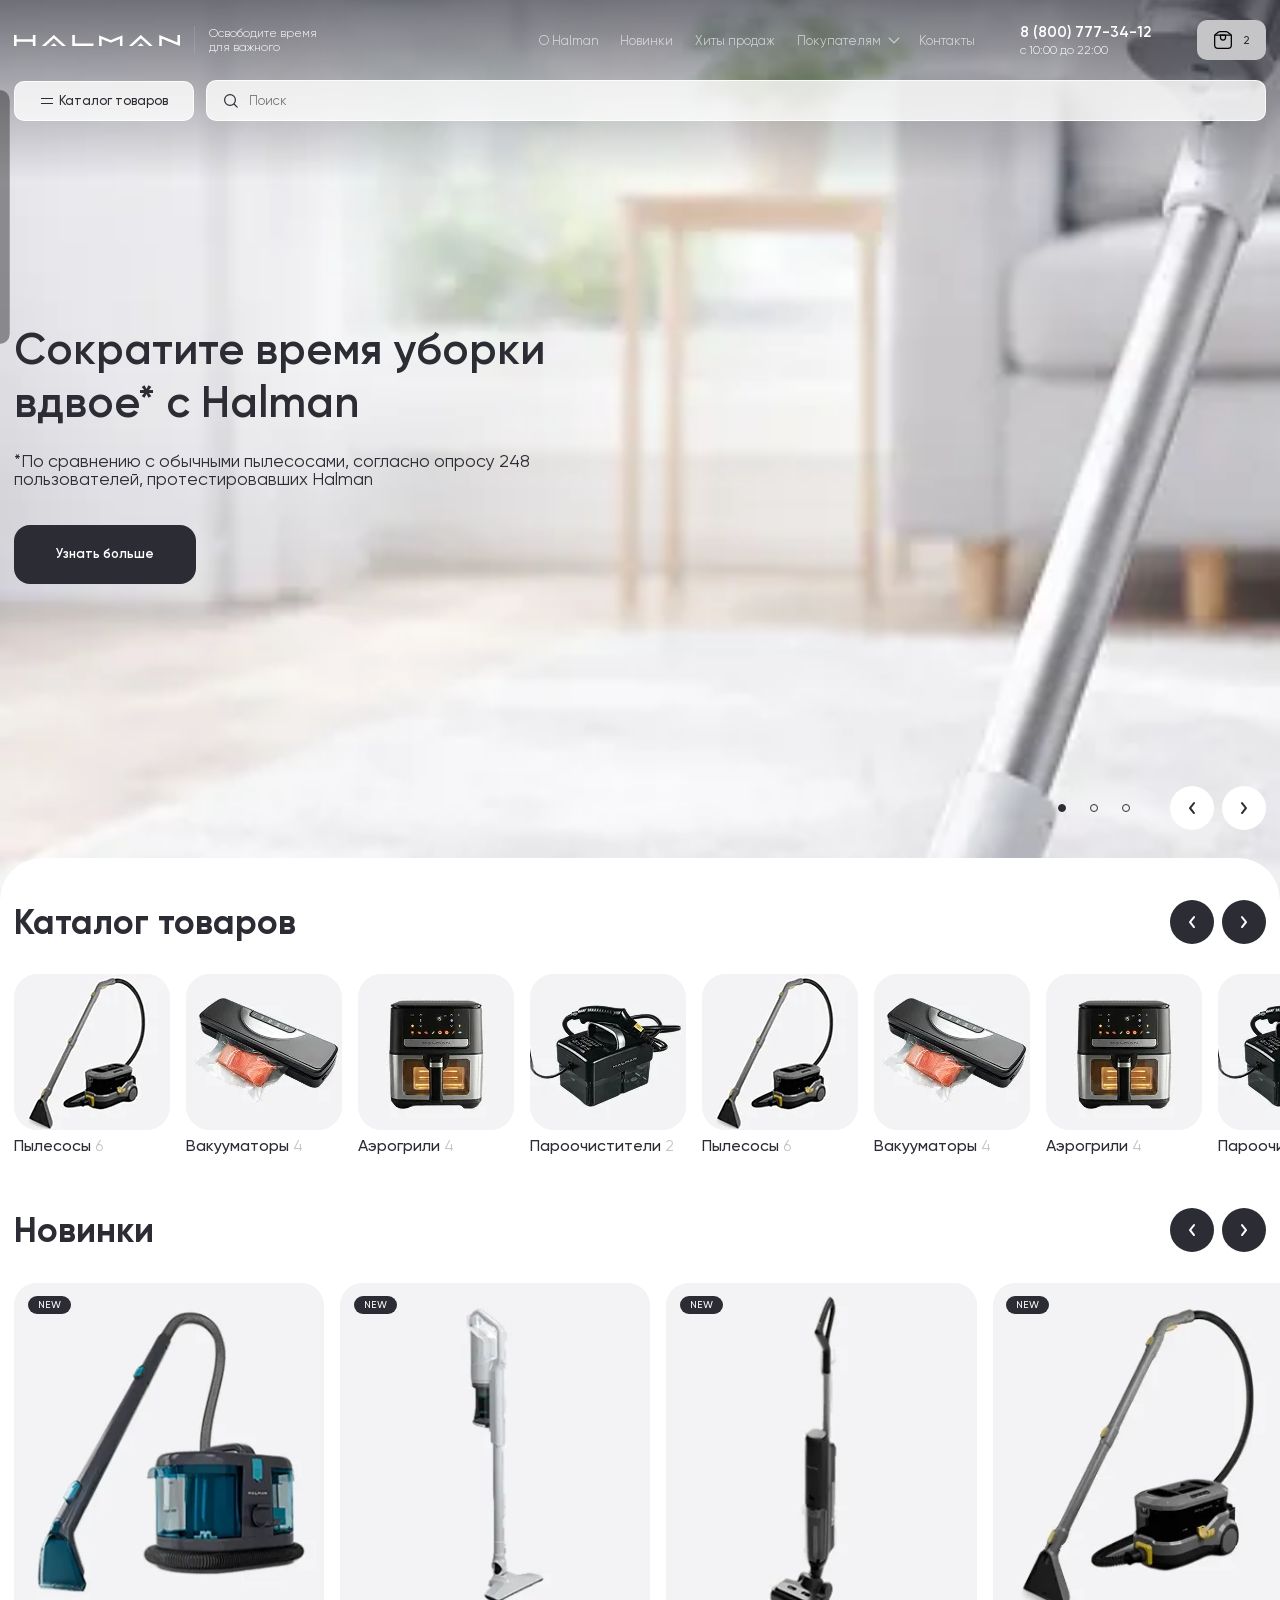
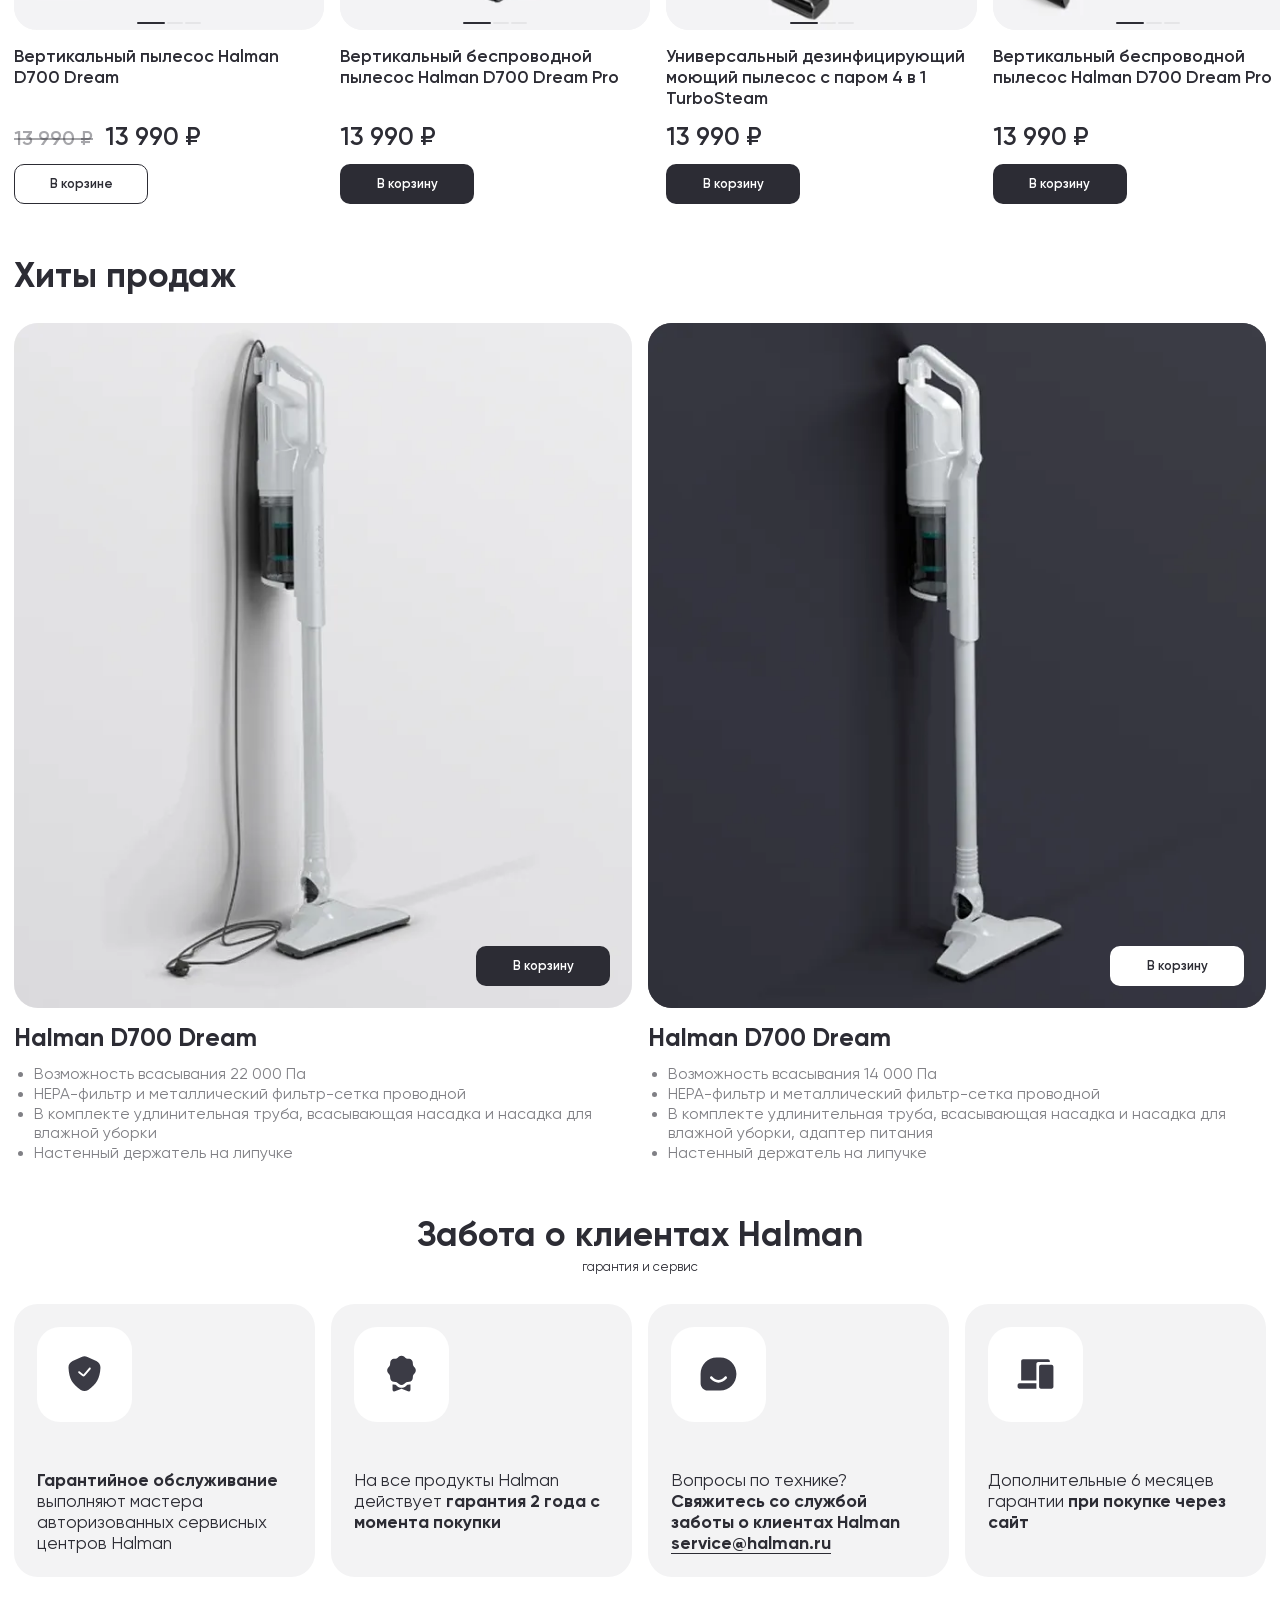
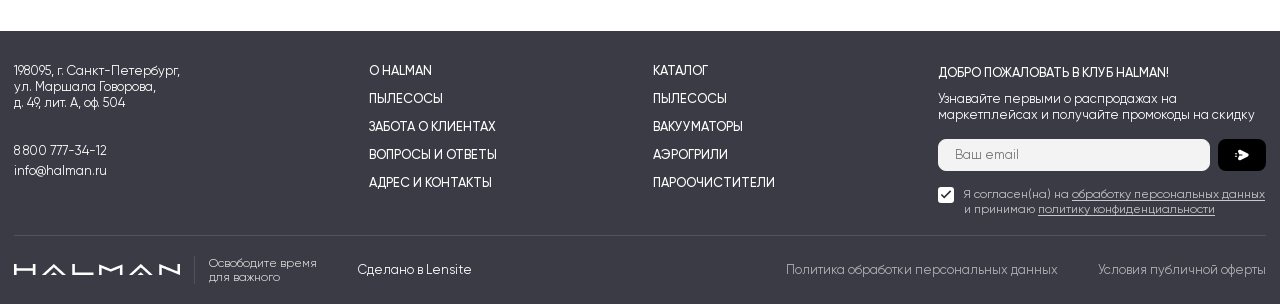
==== commit f2f2c0fa: "Update halman  build" ====
--- a/index.html
+++ b/index.html
@@ -11,12 +11,12 @@
 		<link rel="preload" href="./assets/fonts/Gilroy-Bold.woff2" as="font" type="font/woff2" crossorigin="anonymous">
 		<link rel="shortcut icon" href="./assets/img/favicon.ico">
 		<title>Главная страница</title>
-		<script type="module" crossorigin="" src="./js/index.min.js?v=1777455776118"></script>
+		<script type="module" crossorigin="" src="./js/index.min.js?v=1777554206052"></script>
 		<link rel="modulepreload" crossorigin="" href="./js/app.min.js">
-		<link rel="stylesheet" crossorigin="" href="./css/app.min.css?v=1777455776118">
-		<link rel="stylesheet" crossorigin="" href="./css/index.min.css?v=1777455776118">
-		<link rel="stylesheet" crossorigin="" href="./css/widget-products.min.css?v=1777455776118">
-		<link rel="stylesheet" crossorigin="" href="./css/main.min.css?v=1777455776118">
+		<link rel="stylesheet" crossorigin="" href="./css/app.min.css?v=1777554206052">
+		<link rel="stylesheet" crossorigin="" href="./css/index.min.css?v=1777554206052">
+		<link rel="stylesheet" crossorigin="" href="./css/widget-products.min.css?v=1777554206052">
+		<link rel="stylesheet" crossorigin="" href="./css/main.min.css?v=1777554206052">
 	</head>
 	<body>
 		<div class="wrapper">
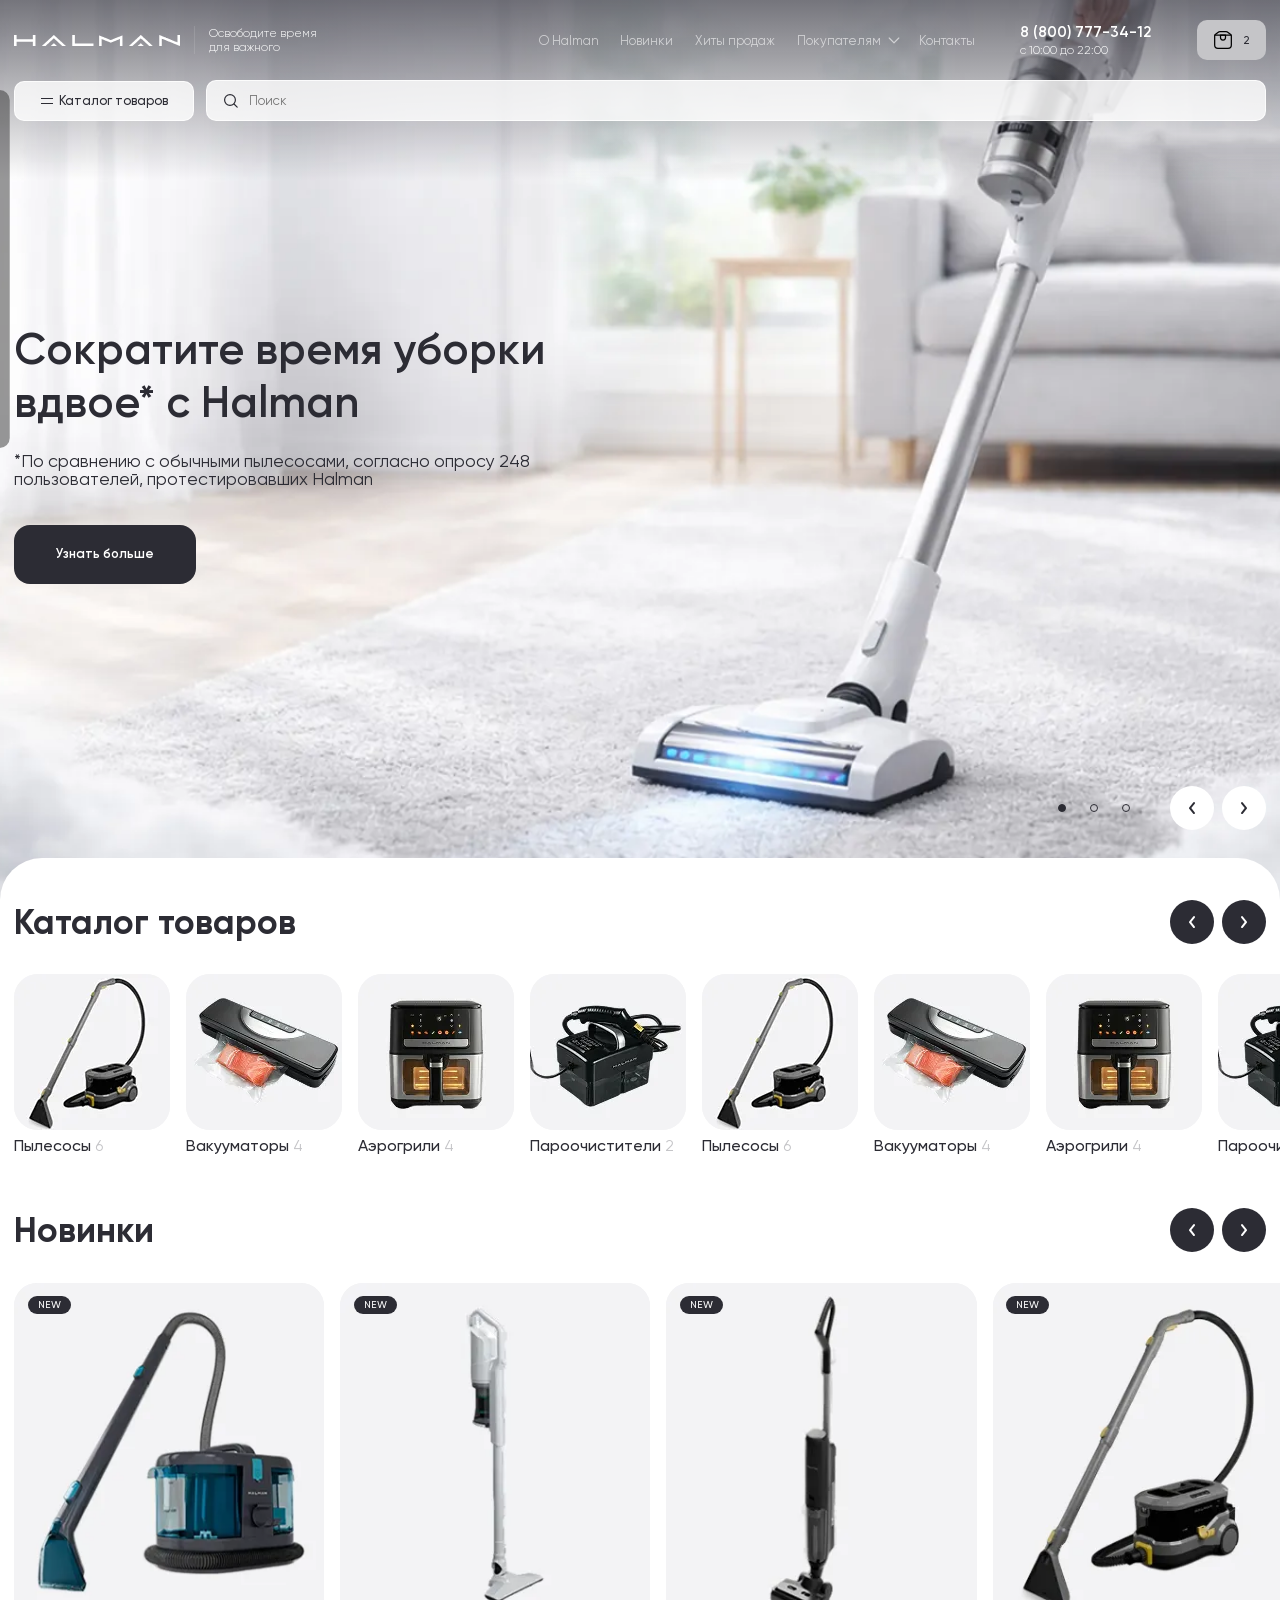
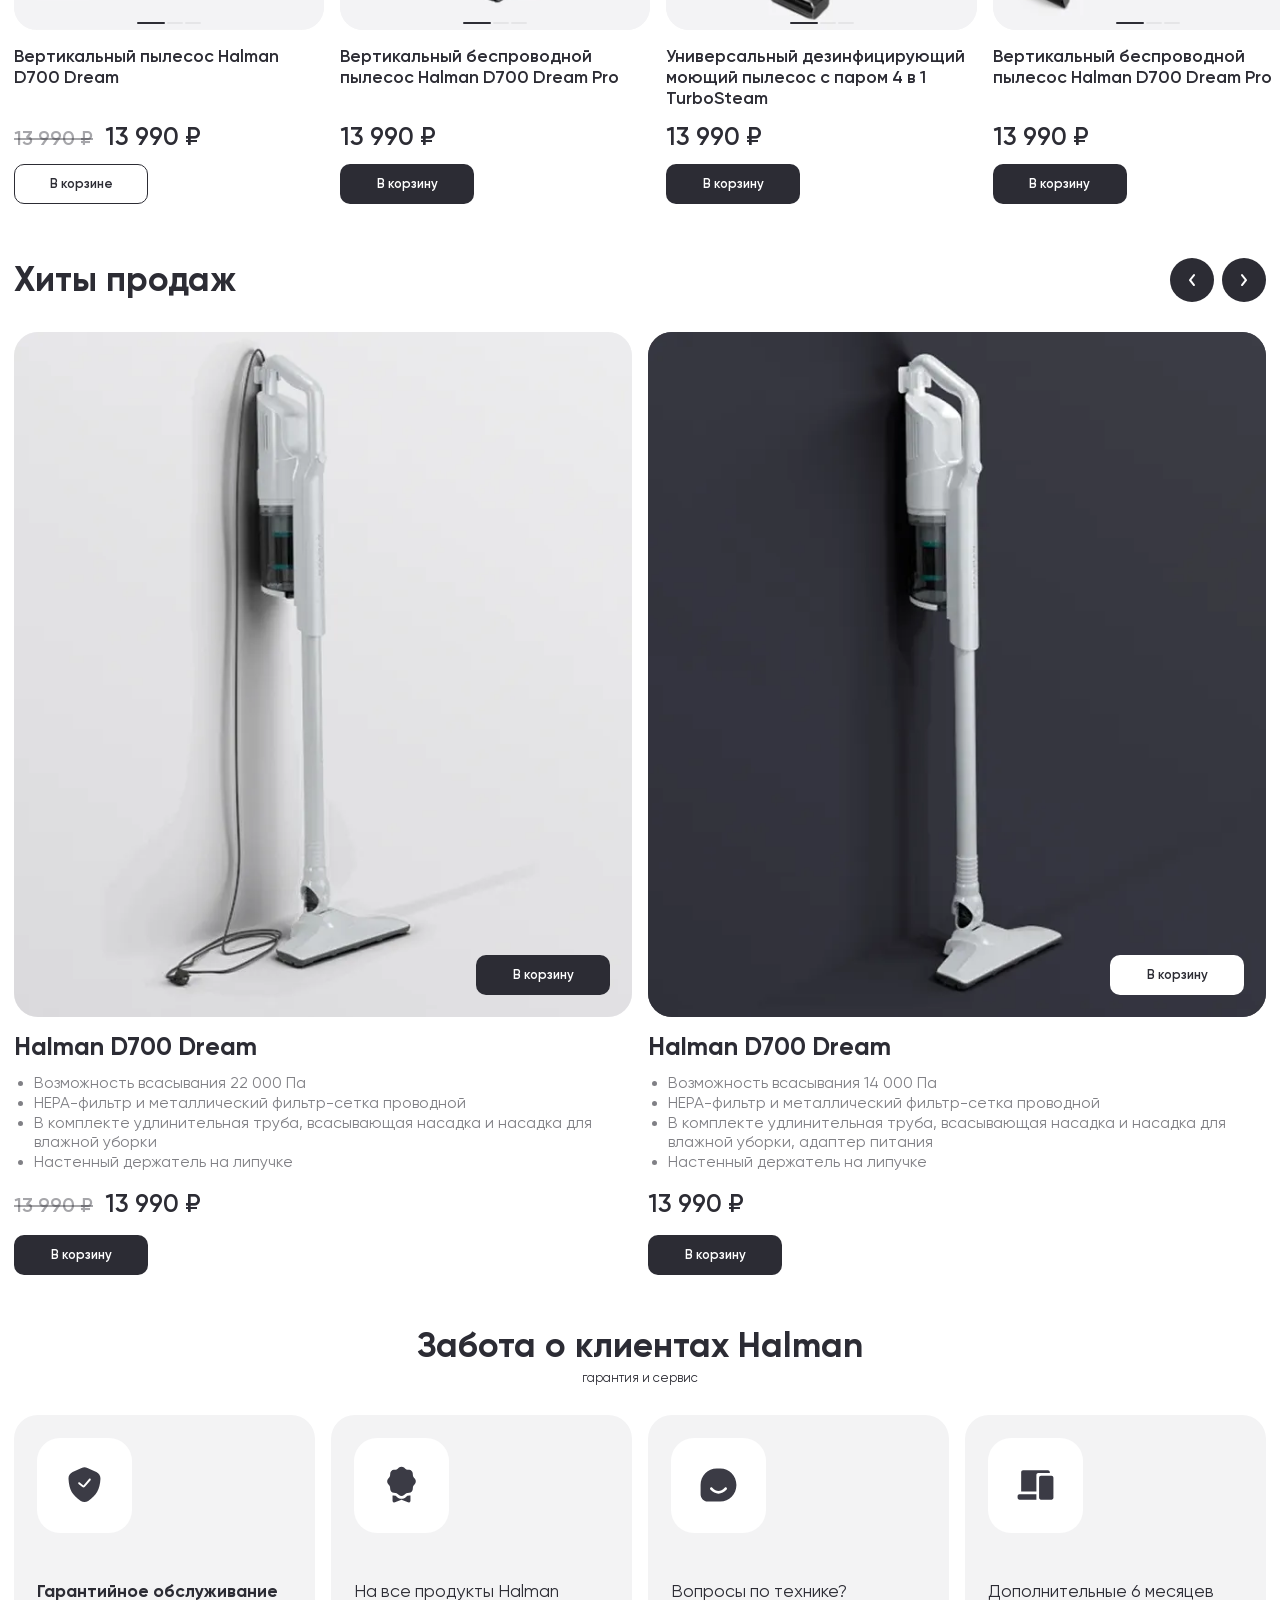
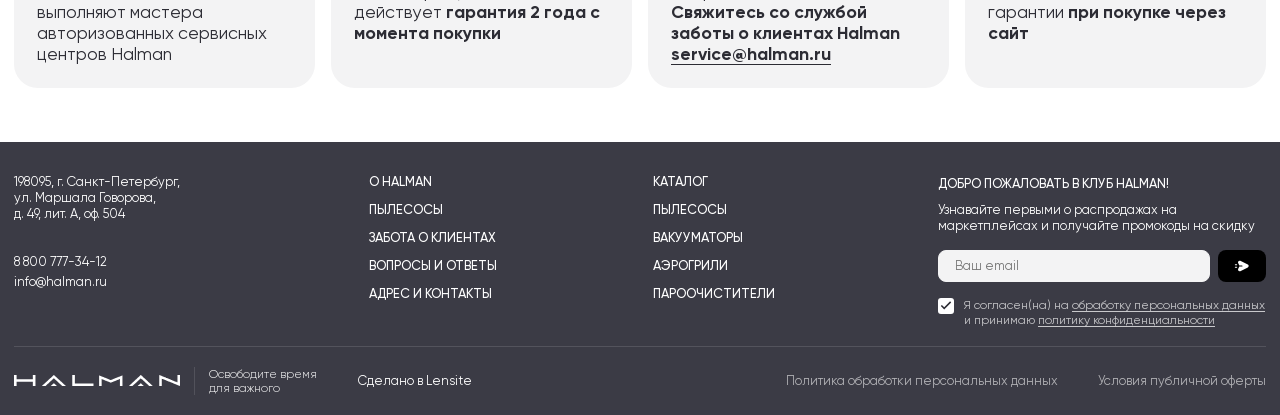
==== commit 8213afc9: "Update halman build" ====
--- a/index.html
+++ b/index.html
@@ -11,12 +11,9 @@
 		<link rel="preload" href="./assets/fonts/Gilroy-Bold.woff2" as="font" type="font/woff2" crossorigin="anonymous">
 		<link rel="shortcut icon" href="./assets/img/favicon.ico">
 		<title>Главная страница</title>
-		<script type="module" crossorigin="" src="./js/index.min.js?v=1777554206052"></script>
+		<script type="module" crossorigin="" src="./js/index.min.js?v=1778685438860"></script>
 		<link rel="modulepreload" crossorigin="" href="./js/app.min.js">
-		<link rel="stylesheet" crossorigin="" href="./css/app.min.css?v=1777554206052">
-		<link rel="stylesheet" crossorigin="" href="./css/index.min.css?v=1777554206052">
-		<link rel="stylesheet" crossorigin="" href="./css/widget-products.min.css?v=1777554206052">
-		<link rel="stylesheet" crossorigin="" href="./css/main.min.css?v=1777554206052">
+		<link rel="stylesheet" crossorigin="" href="./css/style.min.css?v=1778685438860">
 	</head>
 	<body>
 		<div class="wrapper">
@@ -230,7 +227,7 @@
 						</div>
 						<div class="header__search" data-fls-dynamic=".header__container-top, 991.98,last">
 							<div class="search" data-fls-search="">
-								<form action="/search/" method="GET" class="search__form search__form--desktop search-form">
+								<form action="/search/" method="GET" class="search__form search-form" data-fls-dynamic=".search__container, 991.98, 1">
 									<div class="search-form__wrapper">
 										<div class="search-form__input">
 											<span class="search__icon">
@@ -238,8 +235,9 @@
 													<use href="./assets/img/spritemap.svg#sprite-search"></use>
 												</svg>
 											</span>
-											<input data-fls-input="" autocomplete="off" type="text" name="q" value="" placeholder="Поиск" data-placeholder="Поиск" class="search__input search__input--desktop input">
-											<button type="reset" class="search__close search__close--desktop search-form__reset animation" data-fls-iconanimation="" aria-label="Закрыть поиск">
+											<span id="search-label" class="sr-only">Поиск</span>
+											<input data-fls-input="" autocomplete="off" type="text" name="q" value="" placeholder="Поиск" data-placeholder="Поиск" aria-labelledby="search-label" class="search__input input">
+											<button type="reset" class="search__close search-form__reset animation" data-fls-iconanimation="" aria-label="Закрыть поиск">
 												<svg class="icon icon_close animation__object" aria-hidden="true">
 													<use href="./assets/img/spritemap.svg#sprite-close"></use>
 												</svg>
@@ -256,23 +254,6 @@
 								<div class="search__modal" aria-hidden="true" style="display: none;">
 									<div class="search__container">
 										<div class="search__caption">Поиск</div>
-										<form action="/search/" method="GET" class="search__form search__form--modal search-form">
-											<div class="search-form__wrapper">
-												<div class="search-form__input">
-													<span class="search__icon">
-														<svg class="icon icon_search" aria-hidden="true">
-															<use href="./assets/img/spritemap.svg#sprite-search"></use>
-														</svg>
-													</span>
-													<input data-fls-input="" autocomplete="off" type="text" name="q" value="" placeholder="Поиск" data-placeholder="Поиск" class="search__input search__input--modal input">
-													<button type="reset" class="search__close search__close--modal search-form__reset animation" data-fls-iconanimation="" aria-label="Закрыть поиск">
-														<svg class="icon icon_close animation__object" aria-hidden="true">
-															<use href="./assets/img/spritemap.svg#sprite-close"></use>
-														</svg>
-													</button>
-												</div>
-											</div>
-										</form>
 										<div class="search__results search-results">
 											<div class="search-results__tags">
 												<a href="/search/?q=Пылесос D700" class="search-results__tag">Пылесос D700</a>
@@ -761,7 +742,23 @@
 				</section>
 				<section class="widget-sales" data-fls-widget-sales="" data-fls-slider-wrapper="" aria-labelledby="widget-sales-title">
 					<div class="widget-sales__container">
-						<h2 id="widget-sales-title" class="widget-sales__title _heading">Хиты продаж</h2>
+						<div class="widget-sales__head _heading">
+							<h2 id="widget-sales-title" class="widget-sales__title">Хиты продаж</h2>
+							<div class="widget-sales__navigation slider-navigation">
+								<div class="widget-sales__controls slider-navigation__arrows">
+									<button type="button" class="widget-sales__arrow slider-navigation__arrow slider-navigation__arrow_prev swiper-button-prev animation" data-fls-iconanimation="" aria-label="Предыдущий слайд">
+										<svg class="icon animation__object" aria-hidden="true">
+											<use href="./assets/img/spritemap.svg#sprite-arrow"></use>
+										</svg>
+									</button>
+									<button type="button" class="widget-sales__arrow slider-navigation__arrow slider-navigation__arrow_next swiper-button-next animation" data-fls-iconanimation="" aria-label="Следующий слайд">
+										<svg class="icon animation__object" aria-hidden="true">
+											<use href="./assets/img/spritemap.svg#sprite-arrow"></use>
+										</svg>
+									</button>
+								</div>
+							</div>
+						</div>
 						<div data-fls-slider="sales" class="widget-sales__slider swiper">
 							<div class="widget-sales__wrapper swiper-wrapper">
 								<div class="widget-sales__slide swiper-slide">
@@ -788,7 +785,10 @@
 												<li>Настенный держатель на липучке</li>
 											</ul>
 											<div class="widget-sales__mobile-buy">
-												<div class="widget-sales__price">13 990 ₽</div>
+												<div class="product-card__prices">
+													<span class="product-card__old-price">13 990 ₽</span>
+													<span class="product-card__price">13 990 ₽</span>
+												</div>
 												<button type="button" class="widget-sales__button btn btn_bg-main" data-fls-button="" aria-label="Добавить в корзину: Halman D700 Dream">В корзину</button>
 											</div>
 										</div>
@@ -818,7 +818,73 @@
 												<li>Настенный держатель на липучке</li>
 											</ul>
 											<div class="widget-sales__mobile-buy">
-												<div class="widget-sales__price">13 990 ₽</div>
+												<div class="product-card__prices">
+													<span class="product-card__price">13 990 ₽</span>
+												</div>
+												<button type="button" class="widget-sales__button btn btn_bg-main" data-fls-button="" aria-label="Добавить в корзину: Halman D700 Dream">В корзину</button>
+											</div>
+										</div>
+									</article>
+								</div>
+								<div class="widget-sales__slide swiper-slide">
+									<article class="widget-sales__card" aria-labelledby="widget-sales-product-1-title">
+										<div class="widget-sales__media">
+											<a href="single-products.html" class="widget-sales__image" aria-label="Открыть товар: Halman D700 Dream">
+												<picture>
+													<source media="(max-width: 600px)" data-srcset="./assets/img/products/image1-600.webp" type="image/webp">
+													<img data-fls-lazy="" alt="" aria-hidden="true" loading="lazy" data-src="./assets/img/products/image1.webp">
+												</picture>
+											</a>
+											<button type="button" class="widget-sales__image-button btn btn_bg-main" data-fls-button="" aria-label="Добавить в корзину: Halman D700 Dream">В корзину</button>
+										</div>
+										<div class="widget-sales__body">
+											<h3 id="widget-sales-product-1-title" class="widget-sales__name">
+												<a href="single-products.html" class="widget-sales__name-link">Halman D700 Dream</a>
+											</h3>
+											<ul class="widget-sales__features">
+												<li>Возможность всасывания 22 000 Па</li>
+												<li>HEPA-фильтр и металлический фильтр-сетка проводной</li>
+												<li>
+													В комплекте удлинительная труба, всасывающая насадка и насадка для влажной уборки
+												</li>
+												<li>Настенный держатель на липучке</li>
+											</ul>
+											<div class="widget-sales__mobile-buy">
+												<div class="product-card__prices">
+													<span class="product-card__price">13 990 ₽</span>
+												</div>
+												<button type="button" class="widget-sales__button btn btn_bg-main" data-fls-button="" aria-label="Добавить в корзину: Halman D700 Dream">В корзину</button>
+											</div>
+										</div>
+									</article>
+								</div>
+								<div class="widget-sales__slide swiper-slide">
+									<article class="widget-sales__card" aria-labelledby="widget-sales-product-2-title">
+										<div class="widget-sales__media">
+											<a href="single-products.html" class="widget-sales__image widget-sales__image_dark" aria-label="Открыть товар: Halman D700 Dream">
+												<picture>
+													<source media="(max-width: 600px)" data-srcset="./assets/img/products/image2-600.webp" type="image/webp">
+													<img data-fls-lazy="" alt="" aria-hidden="true" loading="lazy" data-src="./assets/img/products/image2.webp">
+												</picture>
+											</a>
+											<button type="button" class="widget-sales__image-button btn btn_bg-white" data-fls-button="" aria-label="Добавить в корзину: Halman D700 Dream">В корзину</button>
+										</div>
+										<div class="widget-sales__body">
+											<h3 id="widget-sales-product-2-title" class="widget-sales__name">
+												<a href="single-products.html" class="widget-sales__name-link">Halman D700 Dream</a>
+											</h3>
+											<ul class="widget-sales__features">
+												<li>Возможность всасывания 14 000 Па</li>
+												<li>HEPA-фильтр и металлический фильтр-сетка проводной</li>
+												<li>
+													В комплекте удлинительная труба, всасывающая насадка и насадка для влажной уборки, адаптер питания
+												</li>
+												<li>Настенный держатель на липучке</li>
+											</ul>
+											<div class="widget-sales__mobile-buy">
+												<div class="product-card__prices">
+													<span class="product-card__price">13 990 ₽</span>
+												</div>
 												<button type="button" class="widget-sales__button btn btn_bg-main" data-fls-button="" aria-label="Добавить в корзину: Halman D700 Dream">В корзину</button>
 											</div>
 										</div>
@@ -940,6 +1006,7 @@
 							</div>
 							<form action="#" method="POST" class="subscribe__form">
 								<label class="subscribe__field">
+									<span class="sr-only">Email</span>
 									<input data-fls-input="" autocomplete="off" type="email" name="email" placeholder="Ваш email" class="subscribe__input input">
 								</label>
 								<button type="button" class="subscribe__submit" data-fls-popup-link="subscribe-success" aria-label="Подписаться">
@@ -1106,6 +1173,12 @@
 				<a href="single-products.html">single-products</a>
 			</li>
 			<li>
+				<a href="serial-number.html">serial-number</a>
+			</li>
+			<li>
+				<a href="questions.html">questions</a>
+			</li>
+			<li>
 				<a href="index.html">index</a>
 			</li>
 			<li>
@@ -1113,6 +1186,9 @@
 			</li>
 			<li>
 				<a href="contacts.html">contacts</a>
+			</li>
+			<li>
+				<a href="club-halman.html">club-halman</a>
 			</li>
 			<li>
 				<a href="checkout.html">checkout</a>
@@ -1125,6 +1201,9 @@
 			</li>
 			<li>
 				<a href="about.html">about</a>
+			</li>
+			<li>
+				<a href="404.html">404</a>
 			</li>
 		</ul>
 		<style>
--- a/css/style.min.css
+++ b/css/style.min.css
@@ -0,0 +1 @@
+*{border:0;margin:0;padding:0}*,:after,:before{box-sizing:border-box}:after,:before{display:inline-block}body,html{height:100%}body{line-height:1;scrollbar-gutter:stable;-ms-text-size-adjust:100%;-moz-text-size-adjust:100%;-webkit-text-size-adjust:100%;-webkit-font-smoothing:antialiased;-moz-osx-font-smoothing:grayscale}button,input,textarea{background-color:transparent;color:inherit;font-family:inherit;font-size:inherit;line-height:inherit}input,textarea{width:100%}label{display:inline-block}button,option,select{cursor:pointer}a{color:inherit;display:inline-block;text-decoration:none}ul li{list-style:none}img{height:auto;max-width:100%;vertical-align:middle}h1,h2,h3,h4,h5,h6{font-size:inherit;font-weight:inherit}@font-face{font-display:swap;font-family:Gilroy;font-style:normal;font-weight:600;src:url(../assets/fonts/Gilroy-SemiBold.woff2) format("woff2")}@font-face{font-display:swap;font-family:Gilroy;font-style:normal;font-weight:400;src:url(../assets/fonts/Gilroy-Regular.woff2) format("woff2")}@font-face{font-display:swap;font-family:Gilroy;font-style:normal;font-weight:500;src:url(../assets/fonts/Gilroy-Medium.woff2) format("woff2")}@font-face{font-display:swap;font-family:Gilroy;font-style:normal;font-weight:300;src:url(../assets/fonts/Gilroy-Light.woff2) format("woff2")}@font-face{font-display:swap;font-family:Gilroy;font-style:normal;font-weight:700;src:url(../assets/fonts/Gilroy-Bold.woff2) format("woff2")}html{scroll-behavior:smooth;scroll-padding-top:calc(var(--header-height) + 1rem)}body{color:#2c2c34;font-family:Gilroy;font-size:1rem;min-width:22.5rem}[data-fls-scrolllock] body{overflow:hidden;overscroll-behavior:none;touch-action:none}.wrapper{display:flex;flex-direction:column;min-height:100%;overflow:clip}.wrapper>main{flex:1 1 auto}.wrapper>*{min-width:0}[class*=__container]{margin:0 auto;max-width:86.75rem;padding-left:.875rem;padding-right:.875rem}section:first-child{margin-top:1.625rem}h2{font-weight:700;line-height:1}.icon,img,video{display:block}.icon{flex:0 0 1.5rem;height:1.5rem;width:1.5rem}[class*=link-]{position:relative;white-space:nowrap}[class*=link-]:before{border-bottom:.0625rem solid;bottom:0;content:"";display:block;left:0;position:absolute;transition:all .3s ease 0s;width:0}[data-fls-tippy-content]{cursor:help}.link-underline:before{opacity:1;width:100%}._content>*{margin-bottom:1rem;margin-top:1rem}._content :first-child{margin-top:0}._content :last-child{margin-bottom:0}._nowrap,.sr-only{white-space:nowrap}.sr-only{height:.0625rem;margin:-.0625rem;overflow:hidden;padding:0;position:absolute;width:.0625rem;clip:rect(0 0 0 0);border:0;clip-path:inset(50%)}.badge{backdrop-filter:blur(.875rem);border-radius:62.4375rem;color:#fff;font-size:.625rem;font-weight:500;line-height:1.2;min-height:1.125rem;padding:.1875rem .625rem;pointer-events:none;text-transform:uppercase}.badge:empty,.badge[hidden]{display:none}.badge_sale{background-color:#74bbba}.badge_hot{background-color:#e85d5d}.badge_new{background-color:#2c2c34}.product-card{display:flex;flex-direction:column;gap:1rem}.product-card__image{aspect-ratio:328/367;background-color:#f3f3f4;display:block;overflow:hidden;position:relative}.product-card__image img{height:100%;object-fit:contain;width:100%}.product-card__pictures{height:100%;width:100%}.product-card__slide{align-items:center;display:flex;flex:0 0 100%;justify-content:center}.product-card__gallery-nav{display:grid;grid-auto-columns:1fr;grid-auto-flow:column;inset:0;position:absolute;z-index:2}.product-card__gallery-zone{min-width:0}.product-card__pagination{align-items:center;bottom:.375rem;display:flex;gap:.125rem;justify-content:center;left:50%;position:absolute;transform:translateX(-50%);z-index:3}.product-card__pagination .swiper-pagination-bullet{background-color:rgba(197,197,200,.3);border-radius:1.875rem;height:.125rem;transition:background-color .3s ease,width .3s 0s;width:1rem}.product-card__pagination .swiper-pagination-bullet-active{background-color:#2c2c34;width:1.75rem}.product-card__badges{display:flex;flex-wrap:wrap;gap:.375rem;position:absolute;z-index:1}.product-card__badges:has(.product-card__badge:empty){display:none}.product-card__body{display:flex;flex:1;flex-direction:column;gap:.75rem}.product-card__title{flex:1;font-weight:600;line-height:1.2083333333;transition:color .3s}.product-card__text{color:rgba(44,44,52,.72)}.product-card__text:empty{display:none}.product-card__prices{align-items:baseline;display:flex;gap:.75rem}.product-card__old-price{color:rgba(44,44,52,.42);font-size:1.25rem;font-weight:600;text-decoration:line-through}.product-card__old-price:empty,.product-card__old-price[hidden]{display:none}.product-card__price{font-weight:600;line-height:1.2083333333}.product-card__button._active{background-color:#fff;border-color:#2c2c34;color:#2c2c34}.product-card__button_in-cart{border-color:rgba(44,44,52,.42);color:rgba(44,44,52,.86)}.swiper{overflow:hidden}.swiper-initialized{touch-action:pan-y}.swiper-wrapper{box-sizing:content-box;display:flex;height:100%;position:relative;width:100%}.swiper-vertical .swiper-wrapper{flex-direction:column}.swiper-autoheight .swiper-wrapper{align-items:flex-start}.swiper-initialized .swiper-slide{flex-shrink:0}.swiper-android .swiper-slide,.swiper-android .swiper-wrapper{transform:translateZ(0)}.swiper-button-lock{display:none!important}[data-fls-slider] .swiper-slide{flex-shrink:0}[data-fls-slider] .swiper-pagination{opacity:0;transition:opacity .3s,visibility 0s .3s;visibility:hidden}[data-fls-slider]._slider-ready .swiper-pagination{opacity:1;transition:opacity .3s,visibility 0s;visibility:visible}[data-fls-hero] .slider-navigation,[data-fls-slider-wrapper] .slider-navigation{opacity:0;transition:opacity .3s,visibility 0s .3s;visibility:hidden}[data-fls-hero]._slider-ready .slider-navigation,[data-fls-slider-wrapper]._slider-ready .slider-navigation{opacity:1;transition:opacity .3s,visibility 0s;visibility:visible}.slider-navigation{align-items:center;display:flex;gap:1rem;justify-content:space-between}.slider-navigation__pagination{align-items:center;display:flex;gap:1.5rem;justify-content:center}.slider-navigation__pagination .swiper-pagination-bullet{background-color:transparent;border:.0625rem solid;border-radius:50%;cursor:pointer;height:.5rem;position:relative;transition:background-color .3s,transform .3s;width:.5rem}.slider-navigation__pagination .swiper-pagination-bullet:before{content:"";inset:-.5rem;position:absolute}.slider-navigation__pagination .swiper-pagination-bullet-active{background-color:currentColor}.slider-navigation__arrows{align-items:center;display:flex;gap:.5rem}.slider-navigation__arrow{align-items:center;background-color:#fff;border-radius:50%;color:#2c2c34;display:flex;height:2.75rem;justify-content:center;transition:background-color .3s,color .3s;width:2.75rem}.slider-navigation__arrow .icon{fill:currentColor}.slider-navigation__arrow_prev .icon{rotate:180deg}.menu__item_has-children>.menu__arrow:after{background-color:hsla(0,0%,100%,.6);content:"";display:block;height:1rem;mask:url("data:image/svg+xml;charset=utf-8,%3Csvg xmlns='http://www.w3.org/2000/svg' viewBox='0 0 20 20'%3E%3Cpath d='m8.03 3.47 6 6a.75.75 0 0 1 0 1.06l-6 6a.75.75 0 0 1-1.06-1.06L12.44 10 6.97 4.53a.75.75 0 0 1 1.06-1.06'/%3E%3C/svg%3E") center no-repeat;rotate:90deg;transition:rotate .3s ease,background-color .3s 0s;width:1rem}.menu__item_has-children._hover>.menu__arrow:after{background-color:#fff;rotate:-90deg}.menu__list{align-items:center;display:flex}.menu__item a{color:hsla(0,0%,100%,.6);display:block;transition:color .3s ease 0s}.icon-menu{display:none}.header-catalog__toggle{align-items:center;border:.0625rem solid #fff;border-radius:.625rem;display:flex;font-size:.8125rem;font-weight:500;gap:.375rem;justify-content:center;line-height:1.2307692308;min-height:2.5rem;outline:0;overflow:hidden;padding:.5rem .75rem;position:relative;transition:background-color .3s,border-color .3s,color .3s;width:11.25rem;z-index:41}._catalog-active .header-catalog__toggle,.header-catalog__wrapper{background-color:#fff;color:#2c2c34}.header-catalog__wrapper{left:0;opacity:0;overflow-x:hidden;overflow-y:auto;overscroll-behavior:contain;pointer-events:none;position:fixed;visibility:hidden;width:100%;z-index:45;-webkit-overflow-scrolling:touch;transition:opacity .3s,visibility 0s .3s}._catalog-active .header-catalog__wrapper{display:block!important;opacity:1;pointer-events:all;transition:opacity .3s,visibility 0s;visibility:visible}.header-catalog__wrapper._has-vertical-scroll{padding-right:.5rem}.header-catalog__wrapper._has-vertical-scroll::-webkit-scrollbar{width:.5rem}.header-catalog__wrapper._has-vertical-scroll::-webkit-scrollbar-track{background-color:transparent}.header-catalog__wrapper._has-vertical-scroll::-webkit-scrollbar-thumb{background-color:rgba(44,44,52,.35);border-radius:.5rem}.header-catalog__wrapper._has-vertical-scroll::-webkit-scrollbar-button{height:0;width:0}.header-catalog__container{transform:translateY(-.5rem);transition:transform .3s}._catalog-active .header-catalog__container{transform:translateY(0)}.header-catalog__mobile-head{display:none}.header-catalog__back{align-items:center;background-color:#f3f3f4;border-radius:.625rem;display:flex;flex:0 0 2.5rem;height:2.5rem;justify-content:center;width:2.5rem}.header-catalog__back:before{background-color:#2c2c34;content:"";height:1rem;mask:url("data:image/svg+xml;charset=utf-8,%3Csvg xmlns='http://www.w3.org/2000/svg' viewBox='0 0 20 20'%3E%3Cpath d='m8.03 3.47 6 6a.75.75 0 0 1 0 1.06l-6 6a.75.75 0 0 1-1.06-1.06L12.44 10 6.97 4.53a.75.75 0 0 1 1.06-1.06'/%3E%3C/svg%3E") center no-repeat;rotate:-180deg;width:1rem}.header-catalog__mobile-title{font-size:1.125rem;font-weight:500;text-align:left}.header-catalog__layout{display:grid;gap:.625rem;grid-template-columns:minmax(15rem,21.7647058824%) minmax(15rem,22.0588235294%) 1fr minmax(12.5rem,19.3382352941%);padding-block:1.25rem 2.5rem}.header-catalog__layout .product-card__badges{display:none}.header-catalog__categories{align-content:start;display:grid;gap:.5rem}.header-catalog__category{align-items:center;background-color:#f3f3f4;border:.0625rem solid transparent;border-radius:1.5rem;display:grid;gap:.625rem;grid-template-columns:27.027027027% 1fr auto;overflow:hidden;padding:.25rem;transition:background-color .3s,border-color .3s}.header-catalog__category._item-active{border-color:#2c2c34}.header-catalog__category-image{border-radius:1.5rem;overflow:hidden}.header-catalog__category-image img{aspect-ratio:1;object-fit:contain;width:100%}.header-catalog__category-title{font-weight:600;justify-self:start}.header-catalog__category-count{font-weight:500}.header-catalog__models{background-color:#f3f3f4;border-radius:1.5rem;padding:2rem 1.5rem}.header-catalog__model-group{align-content:start;display:none;gap:.25rem}.header-catalog__model-group._item-active{display:grid}.header-catalog__model-head{align-items:center;color:rgba(44,44,52,.6);display:flex;font-size:.75rem;font-weight:600;gap:.5rem;justify-content:space-between}.header-catalog__model-head:not(:first-child){margin-top:1.875rem}.header-catalog__model-head:not(:last-child){margin-bottom:.625rem}.header-catalog__model{align-items:center;border:.0625rem solid transparent;border-radius:.625rem;display:flex;font-weight:500;justify-content:space-between;margin-inline:-.625rem;padding:.9375rem 2.625rem .9375rem .625rem;position:relative;text-align:left;transition:background-color .3s}.header-catalog__model:before{background-color:#fff;height:.875rem;mask:url("data:image/svg+xml;charset=utf-8,%3Csvg xmlns='http://www.w3.org/2000/svg' viewBox='0 0 20 20'%3E%3Cpath d='m5.303 13.636 8.333-8.333a.75.75 0 0 1 1.06 1.06l-8.333 8.334a.75.75 0 0 1-1.06-1.06'/%3E%3Cpath d='M5.833 5.083h8.333a.75.75 0 0 1 .75.75v8.334a.75.75 0 0 1-1.5 0V6.583H5.833a.75.75 0 0 1 0-1.5'/%3E%3C/svg%3E") center no-repeat;right:.8125rem;width:.875rem;z-index:1}.header-catalog__model:after,.header-catalog__model:before{content:"";opacity:0;position:absolute;top:50%;transform:translateY(-50%);transition:opacity .3s}.header-catalog__model:after{background-color:#2c2c34;border-radius:50%;height:1.1875rem;right:.625rem;width:1.1875rem}.header-catalog__all:not(:first-child){margin-top:.625rem}.header-catalog__preview{background-color:#f3f3f4;border-radius:1.5rem;overflow:hidden;position:relative}.header-catalog__preview-badge{left:1rem;position:absolute;top:1rem;transition:opacity .3s,transform .3s;z-index:1}.header-catalog__preview-image{height:100%;object-fit:contain;transition:opacity .3s,transform .3s;width:100%}.header-catalog .product-card{display:flex;flex-direction:column}.header-catalog .product-card__body{display:flex;flex:1;flex-direction:column;gap:.75rem;transition:opacity .3s,transform .3s}.header-catalog .product-card__image{aspect-ratio:263/336;position:relative;transition:opacity .3s,transform .3s}.header-catalog .product-card__image img{inset:0;position:absolute}.header-catalog .product-card__text{color:#2c2c34;flex:1;font-size:.8125rem;line-height:1.3846153846}.header-catalog .product-card__prices{margin-bottom:.5rem}.header-catalog._product-changing .header-catalog__preview-badge,.header-catalog._product-changing .product-card__body,.header-catalog._product-changing .product-card__image{opacity:0;transform:translateY(.25rem)}.header-catalog._product-changing .header-catalog__preview-image{opacity:0;transform:scale(.98)}.header{background-color:#3b3b45;color:#fff;position:relative;transition:background-color .3s;z-index:60}.header__top .header__container-top{align-items:center;display:flex;padding-top:1.25rem}.header__contacts{align-content:flex-start;display:grid;row-gap:.125rem}.header__phone{font-size:.9375rem;font-weight:600;line-height:1.2}.header__worktime{font-size:.75rem;font-weight:300;line-height:1.1666666667}.header__cart{align-items:center;display:flex;gap:.625rem;transition:background-color .3s,color .3s,opacity .3s,transform .3s,flex-basis .3s,width .3s,margin-left .3s,padding .3s,visibility 0s}.header__cart-icon .icon{flex:0 0 1.25rem;height:1.25rem;width:1.25rem}.header__cart-count{font-size:.75rem;font-weight:500;line-height:1.25}.header_transparent{background-color:transparent;color:#fff;position:relative}.header_transparent .search__form{background-color:hsla(0,0%,100%,.8);border-color:hsla(0,0%,100%,.8)}.header_transparent .search__form .search__icon .icon{fill:#2c2c34}[data-fls-header-scroll]{left:0;right:0}[data-fls-header-scroll-show].--header-scroll{transition:translate .3s;translate:0 -100%}[data-fls-header-scroll-show].--header-show{translate:0 0}.search._search-active,.search._search-modal-active{position:relative;z-index:45}.search__mobile-toggle{align-items:center;justify-content:center}.search__mobile-toggle .icon{fill:#fff;flex:0 0 1.25rem;height:1.25rem;width:1.25rem}.search__form{align-items:center;background-color:#2c2c34;border:.0625rem solid #505050;border-radius:.625rem;color:#2c2c34;display:flex;min-height:2.5rem;overflow:hidden;padding-inline:.75rem;position:relative;transition:background-color .3s ease 0s;z-index:51}._search-active .search__form,._search-modal-active .search__form{background-color:#fff}[data-fls-catalog-open] .search__form{z-index:39}.search__icon{align-items:center;display:flex;justify-content:center}.search__form .search__icon{padding-inline:.25rem}.search__icon .icon{fill:#fff;flex:0 0 1rem;height:1rem;transition:fill .3s ease 0s;width:1rem}._search-active .search__form .search__icon .icon,.search__modal .search__icon .icon{fill:#2c2c34}.search__input{font-size:.8125rem;min-width:0;width:100%}.search__input::-webkit-search-cancel-button,.search__input::-webkit-search-decoration,.search__input::-webkit-search-results-button,.search__input::-webkit-search-results-decoration{display:none}.search__input.input{background-color:transparent;border:0;border-radius:0!important;min-height:auto;outline:0;padding-inline:.375rem}.search__close{align-items:center;justify-content:center;opacity:0;padding-inline:.25rem;pointer-events:none;transition:opacity .3s,visibility 0s .3s;visibility:hidden}._search-active .search__close,._search-modal-active .search__close{opacity:1;pointer-events:all;transition:opacity .3s,visibility 0s;visibility:visible}.search__close .icon{flex:0 0 1.5rem;height:1.5rem;width:1.5rem}.search__overlay{background-color:rgba(44,44,52,.3);inset:0;opacity:0;pointer-events:none;position:fixed;transition:opacity .3s,visibility 0s .3s;visibility:hidden;z-index:40}._search-active .search__overlay,._search-modal-active .search__overlay{opacity:1;pointer-events:all;transition:opacity .3s,visibility 0s;visibility:visible}.search__modal{background-color:#fff;color:#2c2c34;left:0;opacity:0;overflow-x:hidden;overflow-y:auto;overscroll-behavior:contain;pointer-events:none;position:fixed;visibility:hidden;width:100%;z-index:50;-webkit-overflow-scrolling:touch;transition:opacity .3s,visibility 0s .3s}._search-active .search__modal,._search-modal-active .search__modal{display:block!important;opacity:1;pointer-events:all;transition:opacity .3s,visibility 0s;visibility:visible}.search__modal._has-vertical-scroll{padding-right:.5rem}.search__modal._has-vertical-scroll::-webkit-scrollbar{width:.5rem}.search__modal._has-vertical-scroll::-webkit-scrollbar-track{background-color:transparent}.search__modal._has-vertical-scroll::-webkit-scrollbar-thumb{background-color:rgba(44,44,52,.35);border-radius:.5rem}.search__modal._has-vertical-scroll::-webkit-scrollbar-button{height:0;width:0}.search__container{transform:translateY(-.5rem);transition:transform .3s}._search-active .search__container,._search-modal-active .search__container{transform:translateY(0)}.search__results{padding-block:1.875rem}.search-form__wrapper{align-items:center;display:flex;width:100%}.search-form__input{align-items:center;display:flex;flex:1;min-width:0}.search-results__tags{display:flex;gap:1rem;margin-inline:-.875rem;overflow-x:auto;overflow-y:hidden;padding-inline:.875rem}.search-results__tag{align-items:center;border:.0625rem solid #c5c5c8;border-radius:2.5rem;display:inline-flex;font-size:.8125rem;font-weight:500;line-height:1.2307692308;padding:.5rem 1rem;transition:background-color .3s,border-color .3s;white-space:nowrap}.search-results__title{font-weight:700;line-height:1.2307692308}.search-results__title:not(:last-child){margin-bottom:1.75rem}.search-results__items{align-content:flex-start;display:grid;row-gap:1rem}.search-item{align-items:center;border-radius:1rem;column-gap:1rem;display:flex;transition:background-color .3s}.search-item__image{background-color:#f3f3f4;border-radius:1rem;flex:0 0 5.625rem;overflow:hidden}.search-item__image img{height:100%;object-fit:contain;transition:transform .3s;width:100%}.search-item__body{align-content:center;display:grid;row-gap:.5rem}.search-item__title{font-weight:600;line-height:1.25;transition:color .3s}.search-item__price{font-weight:600;line-height:1.25}.quantity{border:.0625rem solid #2c2c34;display:flex;height:2.5rem;padding-inline:.75rem;width:6.8125rem}.quantity__button{cursor:pointer;position:relative}.quantity__button:after,.quantity__button:before{background-color:#2c2c34;content:"";height:.125rem;left:50%;margin:0 0 0 -.28125rem;position:absolute;top:50%;transition:all .3s ease 0s;width:.875rem}.quantity__button--plus:before{transform:rotate(-90deg)}.quantity__input{flex:1 1 auto}.quantity__input input{color:#2c2c34;font-size:.8125rem;font-weight:500;height:100%;outline:0;text-align:center;width:100%}input[type=email],input[type=tel],input[type=text],textarea{-webkit-appearance:none;-moz-appearance:none;appearance:none}.input{background-color:#fff;border:.0625rem solid #f1f2f4;border-radius:.5rem!important;caret-color:inherit;display:block;font-size:.8125rem;min-height:3rem;outline:0;padding:.75rem 1rem;width:100%}.input[placeholder]:not([data-fls-placeholder-nohiden])::placeholder{transition:opacity .3s}.input[placeholder]:not([data-fls-placeholder-nohiden]):focus::placeholder{opacity:0}textarea.input{padding:0;resize:vertical}.btn{align-items:center;border:.0625rem solid transparent;border-radius:.625rem;display:inline-flex;font-size:.8125rem;font-weight:600;gap:.5rem;justify-content:center;line-height:1.2307692308;min-height:2.5rem;padding:.5rem 1rem;text-align:center;text-wrap:balance;transition:background-color .3s,border-color .3s,color .3s}.btn .icon{fill:currentColor;transition:transform .3s}.btn_big{border-radius:1rem;min-height:3.6875rem}.btn_bg-main{background-color:#2c2c34;color:#fff}.btn_bg-white{background-color:#fff}.btn_border-gray{background-color:transparent;border-color:#c5c5c8}@keyframes shake-horizontal{0%{transform:translateX(0)}15%{transform:translateX(-.1875rem)}30%{transform:translateX(.125rem)}45%{transform:translateX(-.125rem)}60%{transform:translateX(.0625rem)}75%{transform:translateX(-.0625rem)}90%{transform:translateX(.03125rem)}to{transform:translateX(0)}}.logo{align-items:center;display:flex}.logo__link{margin:-.625rem;padding:.625rem}.logo__link,.logo__mark{display:block;position:relative}.logo__mark{overflow:hidden}.logo__mark:after{background:linear-gradient(110deg,transparent 35%,hsla(0,0%,100%,.65) 50%,transparent 65%);content:"";inset:0;pointer-events:none;position:absolute;transform:translateX(-120%)}.logo__mark img{display:block}.logo__descriptor{border-left:.0625rem solid hsla(0,0%,100%,.12);font-size:.75rem;font-weight:300;line-height:1.1666666667;margin-left:.875rem;max-width:7.75rem;padding-left:.875rem}@keyframes logo-shine{to{transform:translateX(120%)}}body:after{background-color:rgba(0,0,0,.5);content:"";height:100%;left:0;opacity:0;pointer-events:none;position:fixed;top:0;transition:opacity .8s ease 0s;width:100%;z-index:149}[data-fls-popup-open] body:after{opacity:1}[data-fls-popup]{bottom:0;left:0;padding:1.875rem .625rem;pointer-events:none;position:fixed;right:0;top:0;transition:visibility .8s ease 0s;visibility:hidden}[data-fls-popup][data-fls-popup-active]{overflow:auto;pointer-events:auto;visibility:visible;z-index:150}[data-fls-popup-active] [data-fls-popup-body]{transform:scale(1);visibility:visible}[data-fls-popup-wrapper]{align-items:center;display:flex;flex:1 1 auto;flex-direction:column;justify-content:center;min-height:100%;width:100%}[data-fls-popup-body]{background-color:#eee;border-radius:1.25rem;max-width:56.25rem;padding:1.25rem;transform:scale(0);transition:transform .3s ease,visibility .3s 0s;visibility:hidden;width:100%}[data-fls-popup-youtube-place] iframe{aspect-ratio:16/9;width:100%}.cart-popup{overflow:clip!important;padding:0}.cart-popup__wrapper{align-items:flex-end}.cart-popup__body{background-color:#fff;border-radius:0;display:flex;height:100svh;max-width:37.5rem;min-height:100svh;transform:translate(100%)}[data-fls-popup-active] .cart-popup__body{transform:translate(0)}.cart-popup__content{color:#2c2c34;display:flex;flex-direction:column;width:100%}.cart-popup__head{align-items:flex-start;display:flex;gap:1.5rem;justify-content:space-between}.cart-popup__title{align-items:flex-start;display:flex;font-weight:700;gap:.25rem;line-height:1.25}.cart-popup__count{color:rgba(44,44,52,.6);font-size:1.125rem;font-weight:500;line-height:1.2222222222}.cart-popup__close{align-items:center;display:flex;justify-content:center;outline:0}.cart-popup__close .icon{fill:#2c2c34;height:1.875rem;width:1.875rem}.cart-popup__items{min-height:0;overflow-y:auto;padding-bottom:1rem}.cart-popup__items._has-vertical-scroll{padding-right:.5rem}.cart-popup__items._has-vertical-scroll::-webkit-scrollbar{width:.5rem}.cart-popup__items._has-vertical-scroll::-webkit-scrollbar-track{background-color:transparent}.cart-popup__items._has-vertical-scroll::-webkit-scrollbar-thumb{background-color:rgba(44,44,52,.35);border-radius:.5rem}.cart-popup__items._has-vertical-scroll::-webkit-scrollbar-button{height:0;width:0}.cart-popup__item:not(:last-child){margin-bottom:1rem;padding-bottom:1rem}.cart-popup__summary{background-color:#f3f3f4;border-radius:1.5rem;margin-top:auto}.cart-popup__total{border-bottom:.0625rem solid rgba(44,44,52,.12);font-weight:600;gap:1.5rem;justify-content:space-between}.cart-popup__total,.cart-popup__total-prices{align-items:baseline;display:flex}.cart-popup__old-price{color:rgba(44,44,52,.5);font-size:1.125rem;font-weight:600;line-height:1.2222222222;text-decoration:line-through}.cart-popup__price{font-weight:600;line-height:1.21875}.cart-popup__button{width:100%}.cart-popup .cart-item{align-items:center;display:grid;gap:.875rem;grid-template-areas:"image about about actions" "image price quantity quantity";grid-template-columns:18.0722891566% auto minmax(0,1fr) 1.625rem;position:relative}.cart-popup .cart-item__image{background-color:#f3f3f4;display:block;grid-area:image;overflow:hidden}.cart-popup .cart-item__image img{aspect-ratio:1;object-fit:contain;transition:transform .3s;width:100%}.cart-popup .cart-item__about{display:grid;gap:.375rem;grid-area:about;min-width:0}.cart-popup .cart-item__name{font-size:.875rem;font-weight:600;line-height:1.25;max-width:21.0625rem;transition:color .3s}.cart-popup .cart-item__code{display:none}.cart-popup .cart-item__quantity{border-color:#2c2c34;grid-area:quantity;justify-self:start}.cart-popup .cart-item__price{grid-area:price;justify-self:end;white-space:nowrap}.cart-popup .cart-item__price .price{align-items:baseline;display:flex;gap:.75rem}.cart-popup .cart-item__price .price_old{color:rgba(44,44,52,.42);font-weight:600;line-height:1.2222222222;text-decoration:line-through}.cart-popup .cart-item__price .price_current,.cart-popup .cart-item__price .price_new{font-weight:600;line-height:1.2083333333}.cart-popup .cart-item__actions{align-self:start;grid-area:actions;justify-self:end}.cart-popup .cart-item__remove{align-items:center;background-color:#f3f3f4;border-radius:50%;display:flex;flex:0 0 1.625rem;height:1.625rem;justify-content:center;overflow:hidden}.cart-popup .cart-item__remove .icon{fill:#2c2c34;height:1.125rem;width:1.125rem}.subscribe-popup__body{background-color:#fff;border-radius:1rem;max-width:21.4375rem;opacity:0;padding:0;transform:translateY(1.125rem);transition:transform .35s ease,opacity .35s ease,visibility .35s ease}[data-fls-popup-active] .subscribe-popup__body{opacity:1;transform:translateY(0)}.subscribe-popup__content{display:grid;justify-items:center;padding:2.25rem 1.5rem;position:relative;text-align:center}.subscribe-popup__close{align-items:center;background-color:#f3f3f4;border-radius:0 1rem 0 1rem;display:flex;height:2.25rem;justify-content:center;position:absolute;right:0;top:0;width:2.25rem}.subscribe-popup__close .icon{fill:#2c2c34;height:1.5rem;width:1.5rem}.subscribe-popup__icon{align-items:center;background-color:#74bbba;border-radius:50%;display:flex;height:2.375rem;justify-content:center;width:2.375rem}.subscribe-popup__icon:not(:last-child){margin-bottom:1.625rem}.subscribe-popup__icon .icon{fill:#fff;height:1.5rem;width:1.5rem}.subscribe-popup__title{font-size:1.125rem;font-weight:600;line-height:1.1111111111}[data-fls-lazy]{opacity:0;transition:opacity .3s}[data-fls-lazy]._lazy-loaded{opacity:1}.page_error{display:flex;flex-direction:column}.error-section{align-items:center;display:flex;flex:1 1 auto;margin-bottom:0}.error-section:first-child{margin-top:0}.error-section__container{width:100%}.error-section__body{display:grid;gap:3.25rem;justify-items:center;text-align:center}.error-section__image{height:auto;width:min(26.625rem,100%)}.error-section__title{font-weight:700;line-height:1.25}.error-section__button{min-width:15.75rem}@font-face{font-display:block;font-family:lg;font-style:normal;font-weight:400;src:url(../assets/fonts/lg.woff2?io9a6k) format("woff2")}.lg-icon{font-family:lg!important;font-style:normal;font-variant:normal;font-weight:400;line-height:1;text-transform:none;-webkit-font-smoothing:antialiased;-moz-osx-font-smoothing:grayscale}.lg-container{font-family:system-ui,-apple-system,Segoe UI,Roboto,Helvetica Neue,Arial,Noto Sans,Liberation Sans,sans-serif,Apple Color Emoji,Segoe UI Emoji,Segoe UI Symbol,Noto Color Emoji}.lg-next,.lg-prev{background-color:rgba(0,0,0,.45);border:none;border-radius:.125rem;color:#999;cursor:pointer;display:block;font-size:1.375rem;margin-top:-.625rem;outline:none;padding:.5rem .625rem .5625rem;position:absolute;z-index:1084}.lg-next.disabled,.lg-prev.disabled{cursor:default}.lg-next:hover:not(.disabled),.lg-prev:hover:not(.disabled){color:#fff}.lg-single-item .lg-next,.lg-single-item .lg-prev{display:none}.lg-next:before{content:"\e095"}.lg-prev:after{content:"\e094"}@-webkit-keyframes lg-right-end{0%{left:0}50%{left:-1.875rem}to{left:0}}@-moz-keyframes lg-right-end{0%{left:0}50%{left:-1.875rem}to{left:0}}@-ms-keyframes lg-right-end{0%{left:0}50%{left:-1.875rem}to{left:0}}@keyframes lg-right-end{0%{left:0}50%{left:-1.875rem}to{left:0}}@-webkit-keyframes lg-left-end{0%{left:0}50%{left:1.875rem}to{left:0}}@-moz-keyframes lg-left-end{0%{left:0}50%{left:1.875rem}to{left:0}}@-ms-keyframes lg-left-end{0%{left:0}50%{left:1.875rem}to{left:0}}@keyframes lg-left-end{0%{left:0}50%{left:1.875rem}to{left:0}}.lg-outer.lg-right-end .lg-object{-webkit-animation:lg-right-end .3s;-o-animation:lg-right-end .3s;animation:lg-right-end .3s;position:relative}.lg-outer.lg-left-end .lg-object{-webkit-animation:lg-left-end .3s;-o-animation:lg-left-end .3s;animation:lg-left-end .3s;position:relative}.lg-toolbar{left:0;position:absolute;top:0;width:100%;z-index:1082}.lg-media-overlap .lg-toolbar{background-image:linear-gradient(0deg,transparent,rgba(0,0,0,.4))}.lg-toolbar .lg-icon{background:none;border:none;box-shadow:none;color:#999;cursor:pointer;float:right;font-size:1.5rem;height:2.9375rem;line-height:1.6875rem;outline:medium none;padding:.625rem 0;text-align:center;text-decoration:none!important;-webkit-transition:color .2s linear;-o-transition:color .2s linear;transition:color .2s linear;width:3.125rem;will-change:color}.lg-toolbar .lg-icon.lg-icon-18{font-size:1.125rem}.lg-toolbar .lg-icon:hover{color:#fff}.lg-toolbar .lg-close:after{content:"\e070"}.lg-toolbar .lg-maximize{font-size:1.375rem}.lg-toolbar .lg-maximize:after{content:"\e90a"}.lg-toolbar .lg-download:after{content:"\e0f2"}.lg-sub-html{color:#eee;font-size:1rem;opacity:0;padding:.625rem 2.5rem;text-align:center;-webkit-transition:opacity .2s ease-out 0s;-o-transition:opacity .2s ease-out 0s;transition:opacity .2s ease-out 0s;z-index:1080}.lg-sub-html h4{font-size:.8125rem;font-weight:700;margin:0}.lg-sub-html p{font-size:.75rem;margin:.3125rem 0 0}.lg-sub-html a{color:inherit}.lg-sub-html a:hover{text-decoration:underline}.lg-media-overlap .lg-sub-html{background-image:linear-gradient(180deg,transparent,rgba(0,0,0,.6))}.lg-item .lg-sub-html{bottom:0;left:0;position:absolute;right:0}.lg-error-msg{color:#999;font-size:.875rem}.lg-counter{color:#999;display:inline-block;font-size:1rem;height:2.9375rem;padding-left:1.25rem;padding-top:.75rem;vertical-align:middle}.lg-closing .lg-next,.lg-closing .lg-prev,.lg-closing .lg-sub-html,.lg-closing .lg-toolbar{opacity:0;-webkit-transition:-webkit-transform .08 cubic-bezier(0,0,.25,1) 0s,opacity .08 cubic-bezier(0,0,.25,1) 0s,color .08 linear;-moz-transition:-moz-transform .08 cubic-bezier(0,0,.25,1) 0s,opacity .08 cubic-bezier(0,0,.25,1) 0s,color .08 linear;-o-transition:-o-transform .08 cubic-bezier(0,0,.25,1) 0s,opacity .08 cubic-bezier(0,0,.25,1) 0s,color .08 linear;transition:transform .08 cubic-bezier(0,0,.25,1) 0s,opacity .08 cubic-bezier(0,0,.25,1) 0s,color .08 linear}body:not(.lg-from-hash) .lg-outer.lg-start-zoom .lg-item:not(.lg-zoomable) .lg-img-wrap,body:not(.lg-from-hash) .lg-outer.lg-start-zoom .lg-item:not(.lg-zoomable) .lg-media-cont,body:not(.lg-from-hash) .lg-outer.lg-start-zoom .lg-item:not(.lg-zoomable) .lg-video-cont{opacity:0;-moz-transform:scale3d(.5,.5,.5);-o-transform:scale3d(.5,.5,.5);-ms-transform:scale3d(.5,.5,.5);-webkit-transform:scale3d(.5,.5,.5);transform:scale3d(.5,.5,.5);-webkit-transition:-webkit-transform .25s cubic-bezier(0,0,.25,1) 0s,opacity .25s cubic-bezier(0,0,.25,1)!important;-moz-transition:-moz-transform .25s cubic-bezier(0,0,.25,1) 0s,opacity .25s cubic-bezier(0,0,.25,1)!important;-o-transition:-o-transform .25s cubic-bezier(0,0,.25,1) 0s,opacity .25s cubic-bezier(0,0,.25,1)!important;transition:transform .25s cubic-bezier(0,0,.25,1) 0s,opacity .25s cubic-bezier(0,0,.25,1)!important;will-change:transform,opacity}body:not(.lg-from-hash) .lg-outer.lg-start-zoom .lg-item:not(.lg-zoomable).lg-complete .lg-img-wrap,body:not(.lg-from-hash) .lg-outer.lg-start-zoom .lg-item:not(.lg-zoomable).lg-complete .lg-media-cont,body:not(.lg-from-hash) .lg-outer.lg-start-zoom .lg-item:not(.lg-zoomable).lg-complete .lg-video-cont{opacity:1;-moz-transform:scaleX(1);-o-transform:scaleX(1);-ms-transform:scaleX(1);-webkit-transform:scaleX(1);transform:scaleX(1)}.lg-icon:focus-visible{border-radius:.1875rem;color:#fff;outline:.0625rem dashed hsla(0,0%,100%,.6)}.lg-toolbar .lg-icon:focus-visible{border-radius:.5rem;outline-offset:-.3125rem}.lg-group:after{clear:both;content:"";display:table}.lg-container{outline:none}.lg-on{scroll-behavior:unset}.lg-overlay-open{overflow:hidden}.lg-hide-sub-html .lg-sub-html,.lg-next,.lg-pager-outer,.lg-prev,.lg-toolbar{opacity:0;-webkit-transition:-webkit-transform .25s cubic-bezier(0,0,.25,1) 0s,opacity .25s cubic-bezier(0,0,.25,1) 0s;-moz-transition:-moz-transform .25s cubic-bezier(0,0,.25,1) 0s,opacity .25s cubic-bezier(0,0,.25,1) 0s;-o-transition:-o-transform .25s cubic-bezier(0,0,.25,1) 0s,opacity .25s cubic-bezier(0,0,.25,1) 0s;transition:transform .25s cubic-bezier(0,0,.25,1) 0s,opacity .25s cubic-bezier(0,0,.25,1) 0s;will-change:transform,opacity}.lg-show-in .lg-next,.lg-show-in .lg-pager-outer,.lg-show-in .lg-prev,.lg-show-in .lg-toolbar,.lg-show-in.lg-hide-sub-html .lg-sub-html{opacity:1}.lg-show-in .lg-hide-items .lg-prev{opacity:0;-webkit-transform:translate3d(-.625rem,0,0);transform:translate3d(-.625rem,0,0)}.lg-show-in .lg-hide-items .lg-next{opacity:0;-webkit-transform:translate3d(.625rem,0,0);transform:translate3d(.625rem,0,0)}.lg-show-in .lg-hide-items .lg-toolbar{opacity:0;-webkit-transform:translate3d(0,-.625rem,0);transform:translate3d(0,-.625rem,0)}.lg-show-in .lg-hide-items.lg-hide-sub-html .lg-sub-html{opacity:0;-webkit-transform:translate3d(0,1.25rem,0);transform:translate3d(0,1.25rem,0)}.lg-outer{height:100%;left:0;opacity:.001;outline:none;overflow:hidden;position:fixed;text-align:left;top:0;-webkit-transition:opacity .15s ease 0s;-o-transition:opacity .15s ease 0s;transition:opacity .15s ease 0s;width:100%;will-change:auto;z-index:1050}.lg-outer *{-webkit-box-sizing:border-box;-moz-box-sizing:border-box;box-sizing:border-box}.lg-outer.lg-visible,.lg-outer.lg-zoom-from-image{opacity:1}.lg-outer.lg-css3 .lg-item:not(.lg-start-end-progress).lg-current,.lg-outer.lg-css3 .lg-item:not(.lg-start-end-progress).lg-next-slide,.lg-outer.lg-css3 .lg-item:not(.lg-start-end-progress).lg-prev-slide{-webkit-transition-duration:inherit!important;transition-duration:inherit!important;-webkit-transition-timing-function:inherit!important;transition-timing-function:inherit!important}.lg-outer.lg-css3.lg-dragging .lg-item.lg-current,.lg-outer.lg-css3.lg-dragging .lg-item.lg-next-slide,.lg-outer.lg-css3.lg-dragging .lg-item.lg-prev-slide{opacity:1;-webkit-transition-duration:0s!important;transition-duration:0s!important}.lg-outer.lg-grab img.lg-object{cursor:-webkit-grab;cursor:-moz-grab;cursor:-o-grab;cursor:-ms-grab;cursor:grab}.lg-outer.lg-grabbing img.lg-object{cursor:move;cursor:-webkit-grabbing;cursor:-moz-grabbing;cursor:-o-grabbing;cursor:-ms-grabbing;cursor:grabbing}.lg-outer .lg-content{bottom:0;left:0;position:absolute;right:0;top:0}.lg-outer .lg-inner{bottom:0;left:0;position:absolute;top:0;-webkit-transition:opacity 0s;-o-transition:opacity 0s;transition:opacity 0s;white-space:nowrap;width:100%}.lg-outer .lg-item{display:none!important}.lg-outer .lg-item:not(.lg-start-end-progress){background:url("[data-uri]") no-repeat scroll 50% transparent}.lg-outer.lg-css .lg-current,.lg-outer.lg-css3 .lg-current,.lg-outer.lg-css3 .lg-next-slide,.lg-outer.lg-css3 .lg-prev-slide{display:inline-block!important}.lg-outer .lg-img-wrap,.lg-outer .lg-item{display:inline-block;height:100%;position:absolute;text-align:center;width:100%}.lg-outer .lg-img-wrap:before,.lg-outer .lg-item:before{content:"";display:inline-block;height:100%;vertical-align:middle}.lg-outer .lg-img-wrap{bottom:0;font-size:0;left:0;position:absolute;right:0;top:0;white-space:nowrap}.lg-outer .lg-item.lg-complete{background-image:none}.lg-outer .lg-item.lg-current{z-index:1060}.lg-outer .lg-object{display:inline-block;height:auto;max-height:100%;max-width:100%;position:relative;vertical-align:middle;width:auto}.lg-outer .lg-empty-html .lg-sub-html,.lg-outer .lg-empty-html.lg-sub-html{display:none}.lg-outer.lg-hide-download .lg-download{opacity:.75;pointer-events:none}.lg-outer .lg-first-slide .lg-dummy-img{left:50%;position:absolute;top:50%}.lg-outer.lg-components-open:not(.lg-zoomed) .lg-components{opacity:1;-webkit-transform:translateZ(0);transform:translateZ(0)}.lg-outer.lg-components-open:not(.lg-zoomed) .lg-sub-html{opacity:1;transition:opacity .2s ease-out .15s}.lg-outer .lg-media-cont{display:inline-block;position:relative;text-align:center;vertical-align:middle}.lg-outer .lg-media-cont .lg-object{height:100%!important;width:100%!important}.lg-outer .lg-has-iframe .lg-media-cont{-webkit-overflow-scrolling:touch;overflow:auto}.lg-backdrop{background-color:#000;bottom:0;left:0;opacity:0;position:fixed;right:0;top:0;-webkit-transition:opacity 333ms ease-in 0s;-o-transition:opacity 333ms ease-in 0s;transition:opacity 333ms ease-in 0s;will-change:auto;z-index:1040}.lg-backdrop.in{opacity:1}.lg-css3.lg-no-trans .lg-current,.lg-css3.lg-no-trans .lg-next-slide,.lg-css3.lg-no-trans .lg-prev-slide{-webkit-transition:none 0s ease 0s!important;-moz-transition:none 0s ease 0s!important;-o-transition:none 0s ease 0s!important;transition:none 0s ease 0s!important}.lg-css3.lg-use-css3 .lg-item{-webkit-backface-visibility:hidden;-moz-backface-visibility:hidden;backface-visibility:hidden}.lg-css3.lg-fade .lg-item{opacity:0}.lg-css3.lg-fade .lg-item.lg-current{opacity:1}.lg-css3.lg-fade .lg-item.lg-current,.lg-css3.lg-fade .lg-item.lg-next-slide,.lg-css3.lg-fade .lg-item.lg-prev-slide{-webkit-transition:opacity .1s ease 0s;-moz-transition:opacity .1s ease 0s;-o-transition:opacity .1s ease 0s;transition:opacity .1s ease 0s}.lg-css3.lg-use-css3 .lg-item.lg-start-progress{-webkit-transition:-webkit-transform 1s cubic-bezier(.175,.885,.32,1.275) 0s;-moz-transition:-moz-transform 1s cubic-bezier(.175,.885,.32,1.275) 0s;-o-transition:-o-transform 1s cubic-bezier(.175,.885,.32,1.275) 0s;transition:transform 1s cubic-bezier(.175,.885,.32,1.275) 0s}.lg-css3.lg-use-css3 .lg-item.lg-start-end-progress{-webkit-transition:-webkit-transform 1s cubic-bezier(0,0,.25,1) 0s;-moz-transition:-moz-transform 1s cubic-bezier(0,0,.25,1) 0s;-o-transition:-o-transform 1s cubic-bezier(0,0,.25,1) 0s;transition:transform 1s cubic-bezier(0,0,.25,1) 0s}.lg-css3.lg-slide.lg-use-css3 .lg-item{opacity:0}.lg-css3.lg-slide.lg-use-css3 .lg-item.lg-prev-slide{-webkit-transform:translate3d(-100%,0,0);transform:translate3d(-100%,0,0)}.lg-css3.lg-slide.lg-use-css3 .lg-item.lg-next-slide{-webkit-transform:translate3d(100%,0,0);transform:translate3d(100%,0,0)}.lg-css3.lg-slide.lg-use-css3 .lg-item.lg-current{opacity:1;-webkit-transform:translateZ(0);transform:translateZ(0)}.lg-css3.lg-slide.lg-use-css3 .lg-item.lg-current,.lg-css3.lg-slide.lg-use-css3 .lg-item.lg-next-slide,.lg-css3.lg-slide.lg-use-css3 .lg-item.lg-prev-slide{-webkit-transition:-webkit-transform 1s cubic-bezier(0,0,.25,1) 0s,opacity .1s ease 0s;-moz-transition:-moz-transform 1s cubic-bezier(0,0,.25,1) 0s,opacity .1s ease 0s;-o-transition:-o-transform 1s cubic-bezier(0,0,.25,1) 0s,opacity .1s ease 0s;transition:transform 1s cubic-bezier(0,0,.25,1) 0s,opacity .1s ease 0s}.lg-container{display:none}.lg-container.lg-show{display:block}.lg-container.lg-dragging-vertical .lg-backdrop,.lg-container.lg-dragging-vertical .lg-css3 .lg-item.lg-current{-webkit-transition-duration:0s!important;transition-duration:0s!important}.lg-container.lg-dragging-vertical .lg-css3 .lg-item.lg-current{opacity:1}.lg-inline .lg-backdrop,.lg-inline .lg-outer{position:absolute}.lg-inline .lg-backdrop{z-index:1}.lg-inline .lg-outer{z-index:2}.lg-inline .lg-maximize:after{content:"\e909"}.lg-components{bottom:0;left:0;position:absolute;right:0;-webkit-transform:translate3d(0,100%,0);transform:translate3d(0,100%,0);-webkit-transition:-webkit-transform .35s ease-out 0s;-moz-transition:-moz-transform .35s ease-out 0s;-o-transition:-o-transform .35s ease-out 0s;transition:transform .35s ease-out 0s;will-change:transform;z-index:1080}.lg-outer .lg-video-cont{display:inline-block;position:relative;text-align:center;vertical-align:middle}.lg-outer .lg-video-cont .lg-object{height:100%!important;width:100%!important}.lg-outer .lg-has-iframe .lg-video-cont{-webkit-overflow-scrolling:touch;overflow:auto}.lg-outer .lg-video-object{bottom:0;height:100%;left:0;position:absolute;right:0;top:0;width:100%;z-index:3}.lg-outer .lg-video-poster{z-index:1}.lg-outer .lg-has-video .lg-video-object{opacity:0;-webkit-transition:opacity .3s ease-in;-o-transition:opacity .3s ease-in;transition:opacity .3s ease-in;will-change:opacity}.lg-outer .lg-has-video.lg-video-loaded .lg-video-play-button,.lg-outer .lg-has-video.lg-video-loaded .lg-video-poster{opacity:0!important}.lg-outer .lg-has-video.lg-video-loaded .lg-video-object{opacity:1}@keyframes lg-play-stroke{0%{stroke-dasharray:1,200;stroke-dashoffset:0}50%{stroke-dasharray:89,200;stroke-dashoffset:-2.1875rem}to{stroke-dasharray:89,200;stroke-dashoffset:-7.75rem}}@keyframes lg-play-rotate{to{-webkit-transform:rotate(1turn);transform:rotate(1turn)}}.lg-video-play-button{cursor:pointer;left:50%;max-width:8.75rem;position:absolute;top:50%;transform:translate(-50%,-50%) scale(1);-webkit-transition:-webkit-transform .25s cubic-bezier(.17,.88,.32,1.28),opacity .1s;-moz-transition:-moz-transform .25s cubic-bezier(.17,.88,.32,1.28),opacity .1s;-o-transition:-o-transform .25s cubic-bezier(.17,.88,.32,1.28),opacity .1s;transition:transform .25s cubic-bezier(.17,.88,.32,1.28),opacity .1s;width:18%;will-change:opacity,transform;z-index:2}.lg-video-play-button:hover .lg-video-play-icon,.lg-video-play-button:hover .lg-video-play-icon-bg{opacity:1}.lg-video-play-icon-bg{fill:none;opacity:.6;stroke:#fcfcfc;stroke-width:3%;-webkit-transition:opacity .12s ease-in;-o-transition:opacity .12s ease-in;transition:opacity .12s ease-in;will-change:opacity}.lg-video-play-icon-circle{bottom:0;fill:none;left:0;position:absolute;right:0;stroke:rgba(30,30,30,.9);stroke-dasharray:200;stroke-dashoffset:200;stroke-linecap:round;stroke-opacity:1;stroke-width:3%;top:0}.lg-video-play-icon{left:50%;max-width:7.5rem;opacity:.6;position:absolute;top:50%;transform:translate3d(-50%,-50%,0);-webkit-transition:opacity .12s ease-in;-o-transition:opacity .12s ease-in;transition:opacity .12s ease-in;width:25%;will-change:opacity}.lg-video-play-icon .lg-video-play-icon-inner{fill:#fcfcfc}.lg-video-loading .lg-video-play-icon-circle{animation:lg-play-rotate 2s linear .25s infinite,lg-play-stroke 1.5s ease-in-out .25s infinite}.lg-video-loaded .lg-video-play-button{opacity:0;transform:translate(-50%,-50%) scale(.7)}.offer-club__container{padding-bottom:1.875rem;position:relative}.offer-club__body{background-color:#f3f3f4;border-radius:2rem}.offer-club__title{font-weight:600;line-height:1.2941176471}.offer-club__content{align-content:center;display:grid}.offer-club__lead{display:grid;gap:1.25rem;justify-items:start}.inner__content .offer-club__lead{gap:1rem}.offer-club__text{color:rgba(44,44,52,.75);line-height:1.5555555556;max-width:27.5rem}.offer-club__form{display:flex;gap:.375rem;max-width:32.5rem}.offer-club__field{flex:1}.offer-club__input{width:100%}.offer-club__submit{align-items:center;display:inline-flex;gap:.625rem;justify-content:center;white-space:nowrap}.offer-club__submit .icon{fill:currentColor;height:1.125rem;width:1.125rem}.offer-club__media{min-width:0}.offer-club__slider{min-width:0;position:relative}.offer-club__image{aspect-ratio:634/335;background-color:#fff;border-radius:1.5rem;overflow:hidden}.offer-club__image img{height:100%;object-fit:cover;width:100%}.offer-club__image_video{display:block;position:relative}.offer-club__image_video:after{background:linear-gradient(180deg,hsla(0,0%,100%,0),rgba(44,44,52,.12));content:"";inset:0;pointer-events:none;position:absolute}.offer-club__play{align-items:center;background-color:hsla(0,0%,100%,.74);border-radius:50%;box-shadow:0 .375rem 1.125rem rgba(44,44,52,.18);display:inline-flex;height:3.375rem;justify-content:center;left:50%;position:absolute;top:50%;transform:translate(-50%,-50%);width:3.375rem;z-index:2}.offer-club__play .icon{fill:#2c2c34;height:1.125rem;translate:.125rem 0;width:1.125rem}.offer-club__navigation{position:absolute;right:1.25rem;top:1.25rem;z-index:2}.offer-club__navigation .slider-navigation__arrow{background-color:#2c2c34}.offer-club__navigation .slider-navigation__arrow .icon{fill:#fff}.inner__content .offer-club__navigation{display:none}.offer-club__pagination{bottom:0;display:flex;justify-content:center;left:50%;position:absolute;translate:-50% 0}.offer-club .btn_big{min-width:12.5rem}.footer{background-color:#3b3b45;color:#fff;font-size:.8125rem;line-height:1.2307692308}.footer__top{display:grid;padding-block:2rem 1.375rem}.footer__contacts{align-content:start;display:grid;gap:1.25rem}.footer__address{font-style:normal}.footer__contact-list{display:grid;gap:.25rem;justify-items:start}.footer__nav{align-content:start;display:grid;row-gap:.75rem}.footer__title{text-transform:uppercase}.footer__list{display:grid;gap:.75rem}.footer__link{font-size:.8125rem;font-weight:500;line-height:1.2307692308;text-transform:uppercase}.footer__subscribe{max-width:20.5rem}.footer__bottom{align-items:center;border-top:.0625rem solid hsla(0,0%,100%,.12);display:grid;gap:1.25rem 2.5rem;grid-template-columns:auto 1fr auto auto;padding-block:1.25rem}.footer__offer,.footer__policy{color:hsla(0,0%,100%,.6);justify-self:end}.subscribe{gap:1rem}.subscribe,.subscribe__head{align-content:start;display:grid}.subscribe__head{gap:.5rem}.subscribe__title{font-weight:500;line-height:1.5384615385;text-transform:uppercase}.subscribe__form{display:flex;gap:.5rem}.subscribe__field{flex:1;min-width:0}.subscribe__input.input{background-color:#f3f3f4;border-color:#f3f3f4;border-radius:.5rem!important;color:#2c2c34;font-size:.8125rem;min-height:2rem;padding:.25rem 1rem}.subscribe__submit{align-items:center;background-color:#000;border-radius:.5rem;color:#fff;display:flex;flex:0 0 3rem;justify-content:center;transition:background-color .3s,color .3s}.subscribe__submit .icon{fill:currentColor;flex:0 0 1rem;height:1rem;transition:transform .3s;width:1rem}.subscribe__agree.checkbox{margin-bottom:0}.subscribe__agree .checkbox__text{color:hsla(0,0%,100%,.72);font-size:.75rem}.subscribe__agree .checkbox__text:before{background-color:#fff}.subscribe__agree .checkbox__text:after{background-color:#2c2c34}.checkbox{display:inline-block;position:relative}.checkbox:not(:last-child){margin-bottom:.3125rem}.checkbox__input{height:0;opacity:0;position:absolute;width:0}.checkbox__input:focus-visible+.checkbox__text{outline:.0625rem solid #000}.checkbox__input:checked+.checkbox__text:after{transform:scale(1)}.checkbox__text{cursor:pointer;display:block;min-width:0;padding-left:1.625rem;position:relative}.checkbox__text:before{background-color:#2c2c34;border:0;border-radius:.1875rem}.checkbox__text:after,.checkbox__text:before{content:"";height:1rem;left:0;position:absolute;top:0;width:1rem}.checkbox__text:after{background-color:#fff;border-radius:0;mask:url("data:image/svg+xml;charset=utf-8,%3Csvg xmlns='http://www.w3.org/2000/svg' viewBox='0 0 16 16'%3E%3Cpath d='M6.2 11.4 2.8 8l1.1-1.1 2.3 2.3 5.9-5.9 1.1 1.1z'/%3E%3C/svg%3E") center no-repeat;transform:scale(0);transition:all .3s ease 0s}.checkbox__text a{display:inline;text-decoration:underline;text-underline-offset:.125rem;transition:text-decoration-color .3s;white-space:normal}.checkbox__text a:before{display:none}.breadcrumbs{color:#c5c5c8;font-size:.75rem;line-height:1.1666666667;padding:1rem 0}.breadcrumbs__list{align-items:center;display:flex;gap:.375rem}.breadcrumbs__link{white-space:nowrap}.breadcrumbs__current{color:#2c2c34;display:-webkit-box;-webkit-line-clamp:1;-webkit-box-orient:vertical;overflow:hidden}.spollers{display:grid;gap:.9375rem}.spollers__title{cursor:default;list-style:none;padding-right:1.5rem;position:relative;text-align:left;width:100%}.spollers__title::-webkit-details-marker,.spollers__title::marker{display:none}.--spoller-init .spollers__title{cursor:pointer}.--spoller-init .spollers__title:after,.--spoller-init .spollers__title:before{background-color:#000;content:"";height:.0625rem;position:absolute;right:0;top:50%;transition:transform .5s ease 0s}.--spoller-init .spollers__title:before{transform:translate(-75%,-50%) rotate(40deg)}.--spoller-init .spollers__title:after{transform:translateY(-50%) rotate(-40deg)}.--spoller-init .spollers__title.--spoller-active:before{transform:translateX(-75%) rotate(-40deg)}.--spoller-init .spollers__title.--spoller-active:after{transform:rotate(40deg)}.inner__layout{align-items:start;display:grid}.inner__content{min-width:0}.inner__content section:first-child{margin-top:0}.inner__content [class*=__container]{max-width:100%;padding-inline:0}.inner__title{font-weight:700;line-height:1.2368421053}.customers-menu__spollers{gap:0}.customers-menu__spollers.--spoller-init{background-color:#f3f3f4;border-radius:.75rem}.customers-menu__summary{display:none}.customers-menu__link{align-items:center;background-color:#f3f3f4;border-radius:.75rem;color:#2c2c34;display:flex;font-size:.8125rem;font-weight:500;line-height:1.2307692308;padding:.625rem 1.125rem;transition:background-color .3s,color .3s}.customers-menu__link--active{background-color:#2c2c34;color:#fff}.workflow__items{display:grid;grid-template-columns:repeat(2,minmax(0,1fr));row-gap:1.625rem}.workflow__item{align-content:start;display:grid}.workflow__image{aspect-ratio:333/229;background-color:#f3f3f4;border-radius:1.5rem;overflow:hidden}.workflow__image img{height:100%;object-fit:cover;width:100%}.workflow__text{font-weight:500;line-height:1.5}.highlights__title{font-weight:700;line-height:1.25;position:relative;z-index:2}.highlights__image{inset:0;overflow:hidden;position:absolute;z-index:1}.highlights__image img{height:100%;object-fit:cover;width:100%}.highlights__items{align-items:start;display:grid}.highlights__item{align-items:center;background-color:#f3f3f4;border-radius:1.5rem;display:grid;grid-template-columns:minmax(5.25rem,28.8%) minmax(0,1fr);min-width:0;overflow:hidden}.highlights__item_main{align-content:start;display:grid;grid-template-columns:1fr;min-height:100%!important;padding:1.625rem;position:relative}.highlights__thumb{min-height:100%;overflow:hidden;position:relative}.highlights__thumb img{height:100%;inset:0;object-fit:cover;position:absolute;width:100%}.highlights__text{line-height:1.5;padding:1rem}.archive-products__head{align-content:flex-start;display:grid;row-gap:.5rem}.archive-products__title{font-weight:700;line-height:1.25}.archive-products__subtitle{line-height:1.2307692308}.archive-products__filters{align-items:center;display:flex;margin-inline:-.875rem;overflow-x:auto;overflow-y:hidden;padding-inline:.875rem}.archive-products__filter{align-items:center;border:.0625rem solid #c5c5c8;border-radius:2.5rem;color:#2c2c34;display:inline-flex;font-size:.8125rem;font-weight:500;line-height:1.2307692308;min-height:2rem;padding:.25rem .8125rem;transition:background-color .3s,border-color .3s,color .3s;white-space:nowrap}.archive-products__filter._active{background-color:#2c2c34;border-color:#2c2c34;color:#fff}.archive-products__items{display:grid;grid-template-columns:repeat(2,1fr)}.archive-products__item{min-width:0}.cart-section__title{font-weight:700;line-height:1.25}.cart-section__title sup{color:rgba(44,44,52,.6);font-size:1.125rem;font-weight:500;line-height:1.2222222222}.cart-section__grid{display:grid;gap:2.25rem 3.25rem}.cart-section__main{min-width:0}.cart-section__items{display:grid}.cart-section .popup-cart__back{align-items:center;display:inline-flex;font-size:.75rem;gap:1rem;line-height:1.1666666667;transition:color .3s}.cart-section .popup-cart__back .popup-cart__back-icon{align-items:center;background-color:#f3f3f4;border-radius:.75rem;display:flex;flex:0 0 2.8125rem;height:1.875rem;justify-content:center;width:2.8125rem}.cart-section .popup-cart__back .icon{fill:#2c2c34;flex:0 0 1.25rem;height:1.25rem;position:relative;rotate:180deg;transition:transform .3s ease 0s;width:1.25rem}.cart-section .cart-item_basket{align-items:center;display:grid;grid-template-areas:"image about quantity price actions";grid-template-columns:minmax(6.25rem,13.9844617092%) minmax(0,1fr) 6.8125rem minmax(8.5625rem,15.205327414%) 1.625rem;min-width:0}.cart-section .cart-item__image{align-self:start;background-color:#f3f3f4;border-radius:1.5rem;display:block;grid-area:image;overflow:hidden}.cart-section .cart-item__image img{aspect-ratio:1;display:block;object-fit:contain;width:100%}.cart-section .cart-item__about{display:grid;gap:.625rem;grid-area:about;min-width:0}.cart-section .cart-item__name{display:block;font-size:1rem;font-weight:600;line-height:1.375;max-width:25.625rem;transition:color .3s}.cart-section .cart-item__code{color:rgba(44,44,52,.48);font-size:.8125rem;line-height:1.3846153846}.cart-section .cart-item__code strong{color:rgba(44,44,52,.62)}.cart-section .cart-item__quantity{grid-area:quantity;justify-self:center}.cart-section .cart-item__price{grid-area:price;justify-self:end;white-space:nowrap}.cart-section .cart-item__price .price{align-items:center;display:flex;flex-wrap:wrap;gap:.625rem;justify-content:flex-end}.cart-section .cart-item__price .price_current,.cart-section .cart-item__price .price_new{font-weight:600;line-height:1.2272727273;order:2}.cart-section .cart-item__price .price_old{color:rgba(44,44,52,.5);font-weight:600;line-height:1.25;order:1;text-decoration:line-through}.cart-section .cart-item__actions{grid-area:actions;justify-self:end}.cart-section .cart-item__remove button{align-items:center;background-color:#f3f3f4;border-radius:50%;display:inline-flex;height:1.625rem;justify-content:center;position:relative;transition:rotate .3s ease 0s;width:1.625rem}.cart-section .cart-item__remove button .icon{flex:0 0 1.125rem;height:1.125rem;width:1.125rem}.cart-sidebar__wrapper{display:grid;gap:.5rem}.cart-sidebar__card{background-color:#f3f3f4;border-radius:1.5rem;padding:1.625rem}.cart-sidebar__caption{font-size:1rem;font-weight:600;line-height:1.25}.promocode__label:not(:last-child){margin-bottom:1rem}.promocode__row{display:grid;gap:.375rem;grid-template-columns:minmax(0,1fr) 3rem}.promocode .activated-promo{display:none}.promocode .form__input{background-color:#fff;line-height:1.25;width:100%}.promocode .form__input::placeholder{color:rgba(44,44,52,.42)}.promocode .btn .icon{flex:0 0 1rem;height:1rem;width:1rem}.cart-total__wrapper{display:grid;gap:1rem}.cart-total__price .price{display:grid;gap:.625rem}.cart-total__price .price_new{font-size:2rem;font-weight:600;line-height:1.21875}.cart-total__price .price_old{color:rgba(44,44,52,.5);font-size:1.125rem;font-weight:500;line-height:1.2222222222;text-decoration:line-through}.cart-total__button .btn{width:100%}.quantity{border-radius:2.5rem;height:2.625rem;padding-inline:.625rem;width:6.75rem}.quantity__button{flex:0 0 1.5rem}.quantity__input input{font-size:1rem}.checkout__heading h1{font-weight:700;line-height:1.25}.checkout__order{background-color:#f3f3f4;border-radius:1.5rem;padding:1.625rem}.checkout__order .spollers__item{display:grid;gap:0}.checkout__order .spollers__title{align-items:center;cursor:pointer;display:flex;font-weight:600;gap:.75rem;justify-content:space-between;list-style:none;padding-right:0;width:100%}.checkout__order .spollers__title::-webkit-details-marker{display:none}.checkout__order .spollers__title:after,.checkout__order .spollers__title:before{display:none}.checkout__order .spollers__title span{align-items:center;background-color:#fff;border-radius:.75rem;color:rgba(44,44,52,.58);display:inline-flex;font-size:.8125rem;font-weight:400;justify-content:center;line-height:1.2777777778;min-height:1.875rem;padding-inline:.875rem}.checkout__order .spollers__body{padding-top:1.625rem}#bx-soa-order{display:grid;gap:2.25rem 3.75rem;margin:0!important}.bx-soa,.bx-soa-sidebar,.col-lg-4,.col-sm-12,.col-sm-3,.col-sm-4,.col-sm-5,.col-sm-9,.col-xs-12,.col-xs-6{float:none;min-height:0;padding:0;width:auto}.container-fluid,.row{margin:0;padding:0}.bx-soa{display:grid;gap:2.875rem}.bx-soa,.bx-soa-sidebar{min-width:0}#bx-soa-auth,#bx-soa-basket,#bx-soa-main-notifications,#bx-soa-pickup,#bx-soa-total-mobile,.bx-soa-cart-total-ghost,.bx-soa-item-info-container,.bx-soa-section-title-count,.cart-total__alert,.order-prop__hidden,.resize-sensor,.visible-sm{display:none!important}.bx-soa-section{background:transparent;border:0}.bx-soa-section-title-container:not(:last-child){margin-bottom:1.75rem}.bx-soa-section-heading{display:grid;gap:.625rem}.bx-soa-section-title{font-size:1.125rem;font-weight:600;line-height:1.2777777778}.order-region__text{color:rgba(44,44,52,.68);font-size:.8125rem;line-height:1.3846153846;max-width:33.75rem}.bx-soa-customer,.row{display:grid;gap:1.625rem}.bx-soa-customer-field{align-content:flex-start;display:grid;gap:.375rem;margin:0}.bx-soa-location-input-container{align-content:flex-start;display:grid;row-gap:.375rem}.bx-soa-custom-label,.bx-soa-customer-label{font-size:.875rem;line-height:1.1428571429}.bx-authform-starrequired{color:#69c5c0}.bx-ui-combobox-container,.bx-ui-sls-container,.bx-ui-sls-input-block,.bx-ui-slst-input-block,.dropdown-block,.form-control{width:100%}.bx-soa-customer-textarea,.bx-ui-combobox-fake,.bx-ui-sls-fake,.bx-ui-sls-route,.dropdown-field,.form-control{background-color:#f3f3f4;border:.0625rem solid #f1f2f4;border-radius:.5rem!important;caret-color:inherit;color:#2c2c34;display:block;font-size:.8125rem;line-height:1.3846153846;min-height:3rem;outline:0;padding:.75rem 1rem;width:100%}.bx-soa-customer-textarea[placeholder]::placeholder,.bx-ui-combobox-fake[placeholder]::placeholder,.bx-ui-sls-fake[placeholder]::placeholder,.bx-ui-sls-route[placeholder]::placeholder,.dropdown-field[placeholder]::placeholder,.form-control[placeholder]::placeholder{transition:opacity .3s}.bx-soa-customer-textarea[placeholder]:focus::placeholder,.bx-ui-combobox-fake[placeholder]:focus::placeholder,.bx-ui-sls-fake[placeholder]:focus::placeholder,.bx-ui-sls-route[placeholder]:focus::placeholder,.dropdown-field[placeholder]:focus::placeholder,.form-control[placeholder]:focus::placeholder{opacity:0}.bx-ui-sls-route{inset:0;position:absolute}.bx-soa-customer-textarea{min-height:6.875rem;resize:vertical}.bx-ui-combobox-loader,.bx-ui-combobox-toggle,.bx-ui-sls-loader,.dropdown-fade2white,.dropdown-icon,.quick-locations{display:none}.bx-ui-sls-clear{color:rgba(44,44,52,.75);height:1.125rem;position:absolute;right:1rem;top:50%;transform:translateY(-50%);width:1.125rem}.bx-ui-sls-clear .icon{fill:currentColor;height:100%;width:100%}.bx-ui-combobox-dropdown,.bx-ui-sls-pane{background-color:#fff;border-radius:.75rem;box-shadow:0 1.125rem 2.5rem rgba(44,44,52,.12);margin-top:.5rem}.pandd{display:grid;gap:2.125rem}.bx-soa-pp{display:grid;gap:.625rem}.bx-soa-pp-item-container{display:flex;flex-wrap:wrap;gap:.625rem}.bx-soa-pp-company{background-color:#f3f3f4;border:.0625rem solid transparent;border-radius:1.375rem;cursor:pointer;min-width:0;position:relative;transition:border-color .3s,background-color .3s}.bx-soa-pp-company-item{display:grid;flex:0 1 11.875rem;gap:.75rem;min-height:11.875rem;padding:1rem}.bx-soa-pp-company.bx-selected{border-color:#2c2c34}.bx-soa-pp-company-checkbox{cursor:pointer;inset:0;margin:0;opacity:0;position:absolute;z-index:2}.bx-soa-pp-company-graf-container{align-items:center;display:flex;justify-content:center}.bx-soa-pp-company-image{background-position:50%;background-repeat:no-repeat;background-size:contain;display:block;height:4.625rem;width:5.75rem}.bx-soa-pp-company-smalltitle{font-size:.875rem;font-weight:600;line-height:1.2857142857}.bx-soa-pp-company-description{color:rgba(44,44,52,.58);font-size:.75rem;line-height:1.3333333333}.bx-soa-pp-company-description,.bx-soa-pp-company-inject,.bx-soa-pp-delivery-cost,.bx-soa-pp-delivery-period,.hidden,.twpx_btn_wrapper{display:none}.bx-soa-pp-desc-container{min-width:0}.order-delivery__info{background-position:100% 100%;background-repeat:no-repeat;background-size:contain;border-radius:1.5rem;cursor:default;display:flex;flex-direction:column;min-height:11.875rem;overflow:hidden;padding:1.375rem}.bx-soa-pp-company-subTitle{font-size:1rem;font-weight:600;line-height:1.25}.bx-soa-pp-company-logo{display:none}.bx-soa-pp-company-block{flex:1;margin-top:.5rem}.bx-soa-pp-list{display:flex;flex-wrap:wrap;gap:2.25rem;margin-top:2.5rem}.bx-soa-pp-list li{display:grid;gap:.5rem}.bx-soa-pp-list-termin{color:rgba(44,44,52,.58);font-size:.75rem;line-height:1.3333333333}.bx-soa-pp-list-description{font-size:1.375rem;font-weight:600;line-height:1.2272727273;white-space:nowrap}#bx-soa-paysystem .bx-soa-pp-company-item{grid-template-rows:3.25rem auto;justify-content:start;min-height:10.875rem}#bx-soa-paysystem .bx-soa-pp-company-graf-container{justify-content:flex-start;min-height:3.25rem}#bx-soa-paysystem .bx-soa-pp-company-image{height:3.25rem;width:3.25rem}#bx-soa-paysystem .bx-soa-pp-company-smalltitle{margin-top:auto}.bx-soa-sidebar .bx-soa--total__inner,.bx-soa-sidebar .cart-section__items{display:grid;gap:.5rem}.bx-soa-sidebar .cart-item_checkout{align-items:center;background-color:#fff;border-radius:1.75rem;display:grid;gap:.875rem;grid-template-areas:"image about quantity";grid-template-columns:5.375rem minmax(0,1fr) auto;padding:.5rem}.bx-soa-sidebar .cart-item_checkout .cart-item__image{background-color:#f3f3f4;border-radius:1.25rem;overflow:hidden}.bx-soa-sidebar .cart-item_checkout .cart-item__image img{aspect-ratio:1;display:block;object-fit:contain;width:100%}.bx-soa-sidebar .cart-item_checkout .cart-item__about{align-self:center;display:grid;gap:.25rem;min-width:0}.bx-soa-sidebar .cart-item_checkout .cart-item__name{font-size:.8125rem;font-weight:500;line-height:1.2777777778;max-width:none}.bx-soa-sidebar .cart-item_checkout .cart-item__code,.bx-soa-sidebar .cart-item_checkout .price{display:none}.bx-soa-sidebar .cart-item_checkout .cart-item__quantity{align-self:center;color:rgba(44,44,52,.4);font-size:1rem;font-weight:600;justify-self:end;line-height:1.25;white-space:nowrap}.cart-total__items{display:grid;gap:1.125rem}.cart-total .bx-soa-cart-total-line{align-items:baseline;display:flex;font-size:1rem;gap:1rem;justify-content:space-between;line-height:1.25}.cart-total .bx-soa-cart-t{font-weight:600}.cart-total .bx-soa-cart-d{font-size:1.125rem;font-weight:500;text-align:right}.cart-total .bx-price-old{color:rgba(44,44,52,.42);display:block;margin-top:.25rem;text-decoration:line-through}.cart-total .cart-total__caption{display:none}.cart-total .cart-total__button .btn{background-color:#2c2c34;border-radius:1.125rem;color:#fff;min-height:3.625rem}.cart-total .subscribe-order{display:block}.cart-total .subscribe-order .checkbox__text{color:rgba(44,44,52,.76);font-size:.8125rem;line-height:1.3076923077}#bx-soa-basket,#bx-soa-orderSave,#bx-soa-paysystem .alert{display:none}.cart-total__alert,.form-group .bx-soa-tooltip{color:#ff3030;font-size:.75rem;line-height:1.3333333333}.club-section__title{font-weight:700;line-height:1.25}.club-section__items{display:grid;gap:1rem}.club-section__item{align-content:flex-start;background-color:#f3f3f4;border-radius:1.5rem;display:grid;min-height:17.75rem;padding:1.625rem}.club-section__icon{align-items:center;background-color:#fff;border-radius:1.25rem;display:inline-flex;height:4.625rem;justify-content:center;width:4.625rem}.club-section__icon img{height:2.125rem;object-fit:contain;width:2.125rem}.club-section__name{flex:1;font-size:1.25rem;font-weight:600;line-height:1.2727272727;max-width:16.875rem}.club-section__form{display:flex;gap:.375rem;max-width:28.75rem}.club-section__field{flex:1 1 auto;min-width:0}.club-section__input{background-color:#f3f3f4!important}.club-section__submit{align-items:center;display:inline-flex;gap:.625rem;justify-content:center;min-width:7.5625rem}.contacts-section{align-content:start;display:grid}.contacts-section__map{background-color:#f3f3f4;border-radius:1.5rem;min-height:14.25rem;overflow:hidden}.contacts-section__frame{border:0;height:100%;width:100%}.contacts-section__body{align-content:start;display:grid}.contacts-section__subtitle{font-weight:500;line-height:1.25}.contacts-section__copy{display:grid;gap:.5rem}.contacts-section__text{font-size:.9375rem;font-weight:500;line-height:1.5}.contacts-section .link-underline:before{bottom:.25rem}.info-section{align-content:start;display:grid}.info-section__block{display:grid;gap:.75rem}.info-section__title{font-weight:600;line-height:1.25}.info-section__copy{display:grid;gap:.625rem}.info-section__text{line-height:1.6}.info-section__document{font-size:1rem;justify-self:start;line-height:1.625}.info-section .link-underline:before{bottom:.3125rem}.widget-products{overflow:hidden}.widget-products__head{align-items:center;display:flex;gap:1.25rem;justify-content:space-between}.widget-products__navigation{flex:0 0 auto}.widget-products__navigation .slider-navigation__arrow{background-color:#2c2c34}.widget-products__navigation .slider-navigation__arrow .icon{fill:#fff}.widget-sales{overflow:hidden}.widget-sales__container{position:relative}.widget-sales__head{align-items:center;display:flex;gap:1rem;justify-content:space-between}.widget-sales__navigation .slider-navigation__arrow{background-color:#2c2c34}.widget-sales__navigation .slider-navigation__arrow .icon{fill:#fff}.widget-sales__card{display:flex;flex-direction:column;height:100%;position:relative}.widget-sales__media{position:relative}.widget-sales__image{aspect-ratio:672/745;background-color:#f3f3f4;border-radius:1.5rem;display:block;overflow:hidden;position:relative;transition:transform .3s}.widget-sales__image img{height:100%;object-fit:cover;transition:transform .3s;width:100%}.widget-sales__image_dark{background-color:#3b3b45}.widget-sales__image-button{bottom:1.375rem;position:absolute;right:1.375rem;width:8.375rem}.widget-sales__body{display:flex;flex:1;flex-direction:column}.widget-sales__name{font-weight:700;line-height:1.2307692308}.widget-sales__name-link{transition:color .3s}.widget-sales__features{color:rgba(44,44,52,.6);flex:1;line-height:1.25;padding-left:1.25rem}.widget-sales__features li{list-style-type:disc}.widget-sales__mobile-buy{display:grid;justify-items:start}.widget-sales__button{min-width:8.375rem}.widget-sales__button:not(:first-child){margin-top:1rem}.widget-categories{overflow:hidden}.widget-categories__head{align-items:center;display:flex;gap:1.25rem;justify-content:space-between}.widget-categories__navigation{flex:0 0 auto}.widget-categories__navigation .slider-navigation__arrow{background-color:#2c2c34}.widget-categories__navigation .slider-navigation__arrow .icon{fill:#fff}.widget-categories__slide{color:#2c2c34;width:9.75rem}.widget-categories__image{aspect-ratio:1;background-color:#f3f3f4;border-radius:1.5rem;display:block;margin-bottom:.5rem;overflow:hidden;position:relative;transition:border-radius .45s ease}.widget-categories__image img{border-radius:inherit;height:100%;object-fit:contain;width:100%}.widget-categories__image:before{background:url(../assets/img/Union.svg) 0 0/100% 100% no-repeat;content:"";height:2.75rem;pointer-events:none;transform:translate(1.125rem,-1.125rem) scale(.72);transform-origin:top right;width:2.75rem;z-index:1}.widget-categories__image:before,.widget-categories__link-icon{opacity:0;position:absolute;right:0;top:0;transition:opacity .3s,transform .45s ease}.widget-categories__link-icon{align-items:center;background-color:#2c2c34;border-radius:50%;color:#fff;display:flex;height:1.625rem;justify-content:center;transform:translate(1.125rem,-1.125rem) scale(.72);transform-origin:center;width:1.625rem;z-index:2}.widget-categories__link-icon .icon{fill:currentColor;height:1.375rem;width:1.375rem}.widget-categories__name{display:inline;font-weight:500}.widget-categories__count{color:#c5c5c8}.hero{background-color:#f3f3f4;color:#2c2c34;margin-top:calc(var(--header-height)*-1)!important;position:relative}.hero__slide,.hero__slider{min-height:100svh}.hero__slide{align-items:center;display:flex;flex:0 0 100%;overflow:hidden;position:relative}.hero__slide_center .hero__content{justify-items:center;justify-self:center;text-align:center}.hero__slide_light .hero__content{color:#fff}.hero__media{display:block;inset:0;position:absolute}.hero__media img,.hero__media video{height:100%;object-fit:cover;width:100%}.hero__container{padding-bottom:8.375rem;padding-top:var(--header-height);position:relative;width:100%;z-index:2}.hero__content{align-content:flex-start;display:grid;gap:1.5rem;max-width:35rem;padding-block:1.25rem}.hero__label{color:rgba(44,44,52,.68)}.hero__label,.hero__title{font-weight:600}.hero__title{line-height:1.2083333333}.hero__button{max-width:11.375rem;width:100%}.hero__button:not(:first-child){margin-top:.75rem}.hero__navigation{bottom:4.375rem;left:50%;max-width:85rem;position:absolute;transform:translateX(-50%);width:calc(100% - 1.75rem);z-index:3}.hero__pagination{color:#2c2c34}.hero:not(:last-child):after{background-color:#fff;border-radius:2.625rem 2.625rem 0 0;bottom:0;content:"";display:block;height:2.625rem;left:0;position:absolute;width:100%}.hero+*{padding-top:0}.customer-care__head{align-content:flex-start;display:grid;row-gap:.5rem;text-align:center}.customer-care__subtitle{font-size:.8125rem}.customer-care__items{display:grid;grid-template-columns:repeat(4,1fr)}.customer-care__item{align-content:flex-start;background-color:#f3f3f4;display:grid}.customer-care__icon{align-items:center;aspect-ratio:1;background-color:#fff;display:flex;flex:0 0;justify-content:center}.customer-care__icon img{aspect-ratio:1;object-fit:contain}.customer-care__text{line-height:1.2}.faq__title{font-weight:700;line-height:1.25}.faq__spollers{gap:.5rem}.faq__item{background-color:#f3f3f4;border-radius:1.5rem;overflow:hidden}.faq__question{align-items:center;display:flex;font-weight:500;padding-right:2.5rem!important}.faq__answer{line-height:1.25}.faq__link{color:#4d8bff;text-decoration-line:underline;text-decoration-skip-ink:auto;text-decoration-thickness:.0625rem;text-underline-offset:.1875rem;transition:text-decoration-color .3s}.serial-number__title{font-weight:700;line-height:1.25}.serial-number__intro{font-size:.9375rem;line-height:1.5}.serial-number__cards{display:grid}.serial-number__card{align-content:flex-start;background-color:#f3f3f4;border-radius:1.5rem;display:grid;gap:1rem;min-height:13.25rem;padding:1.625rem}.serial-number__card-title{font-size:1.25rem;font-weight:600;line-height:1.25}.serial-number__list{display:grid;gap:.625rem;justify-items:start}.serial-number__link{color:#4d8bff;font-size:.9375rem;line-height:1.2;text-decoration-line:underline;text-decoration-skip-ink:auto;text-decoration-thickness:.0625rem;text-underline-offset:.1875rem;transition:color .3s,text-decoration-color .3s}.--showmore-active [data-fls-showmore-button] span,[data-fls-showmore-button] span:last-child{display:none}.--showmore-active [data-fls-showmore-button] span:last-child{display:block}.tippy-box[data-animation=fade][data-state=hidden]{opacity:0}[data-tippy-root]{max-width:calc(100vw - .625rem)}.tippy-box{background-color:#333;border-radius:.25rem;color:#fff;font-size:.875rem;line-height:1.4;outline:0;position:relative;transition-property:transform,visibility,opacity}.tippy-box[data-placement^=top]>.tippy-arrow{bottom:0}.tippy-box[data-placement^=top]>.tippy-arrow:before{border-top-color:initial;border-width:.5rem .5rem 0;bottom:-.4375rem;left:0;transform-origin:center top}.tippy-box[data-placement^=bottom]>.tippy-arrow{top:0}.tippy-box[data-placement^=bottom]>.tippy-arrow:before{border-bottom-color:initial;border-width:0 .5rem .5rem;left:0;top:-.4375rem;transform-origin:center bottom}.tippy-box[data-placement^=left]>.tippy-arrow{right:0}.tippy-box[data-placement^=left]>.tippy-arrow:before{border-left-color:initial;border-width:.5rem 0 .5rem .5rem;right:-.4375rem;transform-origin:center left}.tippy-box[data-placement^=right]>.tippy-arrow{left:0}.tippy-box[data-placement^=right]>.tippy-arrow:before{border-right-color:initial;border-width:.5rem .5rem .5rem 0;left:-.4375rem;transform-origin:center right}.tippy-box[data-inertia][data-state=visible]{transition-timing-function:cubic-bezier(.54,1.5,.38,1.11)}.tippy-arrow{color:#333;height:1rem;width:1rem}.tippy-arrow:before{border-color:transparent;border-style:solid;content:"";position:absolute}.tippy-content{padding:.3125rem .5625rem;position:relative;z-index:1}.single-product__sticky-purchase{background-color:#fff;border-bottom:.0625rem solid rgba(44,44,52,.08);left:0;opacity:0;pointer-events:none;position:fixed;top:var(--header-bottom-height,0);transform:translateY(-.5rem);transition:opacity .3s,visibility 0s .3s,transform .3s;visibility:hidden;width:100%;z-index:44}.single-product.--sticky-purchase-visible .single-product__sticky-purchase{opacity:1;pointer-events:auto;transform:translateY(0);transition:opacity .3s,visibility 0s,transform .3s;visibility:visible}.single-product__sticky-inner{display:grid;gap:1.5rem;grid-template-columns:minmax(0,1fr) auto;min-height:5.875rem;padding-block:.625rem}.single-product__sticky-about{align-items:center;display:grid;gap:.875rem;grid-template-columns:5.5625rem minmax(0,1fr);min-width:0}.single-product__sticky-image{background-color:#f3f3f4;border-radius:1rem;height:5.5625rem;overflow:hidden;width:5.5625rem}.single-product__sticky-image img{height:100%;object-fit:contain;width:100%}.single-product__sticky-title{font-size:1.125rem;font-weight:600;line-height:1.2222222222}.single-product__sticky-side{align-items:center;border-left:.0625rem solid rgba(44,44,52,.08);display:grid;grid-template-columns:auto 10.9375rem}.single-product__sticky-price{font-size:1.625rem;font-weight:600;line-height:1.2307692308;white-space:nowrap}.single-product__sticky-button{width:100%}.single-product__body{display:grid;gap:1.5rem}.single-product__bottom,.single-product__content,.single-product__top{display:grid;gap:1.5rem 1rem}.single-product__content-main{align-content:start;display:grid;gap:1.625rem}.single-product__gallery-block{display:grid;min-width:0;position:relative}.single-product__gallery-holder{min-width:0;position:relative}.single-product__gallery{min-width:0}.single-product__gallery-slide{min-width:0;position:relative}.single-product__media-card{background-color:#f3f3f4;border-radius:1.5rem;cursor:pointer;display:block;overflow:hidden;padding-bottom:116.8674698795%;position:relative;width:100%}.single-product__media-card img{height:100%;inset:0;object-fit:contain;position:absolute;transition:transform .3s,opacity .3s;width:100%}.single-product__badge{position:absolute;z-index:2}.single-product__badge.badge{font-size:.75rem}.single-product__gallery-nav{position:absolute;z-index:1}.single-product__thumbs{margin-top:.875rem;min-width:0}.single-product__thumbs-column{min-width:0;position:relative}.single-product__thumb{width:5.3125rem}.single-product__thumbs-nav{display:none}.single-product__thumbs-arrow{align-items:center;aspect-ratio:94/43;background-color:#f3f3f4;border-radius:.875rem;color:#2c2c34;display:inline-flex;justify-content:center;transition:opacity .3s,background-color .3s,color .3s;width:100%}.single-product__thumbs-arrow .icon{fill:currentColor;height:1.125rem;width:1.125rem}.single-product__thumbs-arrow_prev .icon{rotate:-90deg}.single-product__thumbs-arrow_next .icon{rotate:90deg}.single-product__thumbs-arrow.swiper-button-disabled,.single-product__thumbs-arrow.swiper-button-lock{background-color:rgba(243,243,244,.9);color:rgba(44,44,52,.5);opacity:.5;pointer-events:none;transform:none}.single-product__thumb-button{aspect-ratio:1;background-color:#f3f3f4;border:.0625rem solid transparent;border-radius:1.25rem;overflow:hidden;position:relative;transition:border-color .3s,opacity .3s,transform .3s;width:100%}.single-product__thumb-button img{height:100%;inset:0;object-fit:cover;position:absolute;width:100%}.single-product__thumb-button .icon{fill:#2c2c34;height:1.25rem;width:1.25rem}.swiper-slide-thumb-active .single-product__thumb-button{border-color:#c5c5c8}.single-product__thumb-button_video:after{background:linear-gradient(180deg,hsla(0,0%,100%,0),rgba(44,44,52,.12));content:"";inset:0;pointer-events:none;position:absolute}.single-product__thumb-play{align-items:center;display:inline-flex;inset:0;justify-content:center;pointer-events:none;position:absolute;z-index:2}.single-product__thumb-play:before{background-color:hsla(0,0%,100%,.72);border-radius:50%;box-shadow:0 .25rem .875rem rgba(44,44,52,.14);content:"";height:2.125rem;position:absolute;width:2.125rem}.single-product__thumb-play .icon{fill:#2c2c34;height:.9375rem;position:relative;translate:.0625rem 0;width:.9375rem;z-index:1}.single-product__play{align-items:center;background-color:rgba(44,44,52,.16);border-radius:50%;display:inline-flex;height:3.125rem;justify-content:center;pointer-events:none;position:absolute;transition:background-color .3s,scale .3s;width:3.125rem;z-index:2}.single-product__play .icon{fill:#2c2c34;height:1rem;translate:.125rem 0;width:1rem}.single-product__hero,.single-product__sidebar{align-content:start;display:grid;gap:1.5rem}.single-product__hero{border-bottom:.0625rem solid #f1f2f4;display:grid;padding-bottom:1.625rem}.single-product__sidebar-head{display:grid;gap:.75rem}.single-product__lead{display:grid;gap:.5rem}.single-product__title{font-weight:600;line-height:1.2173913043}.single-product__text{color:rgba(44,44,52,.6);font-size:.8125rem;font-weight:500;line-height:1.25;max-width:28.4375rem}.single-product_second .single-product__text{max-width:100%}.single-product__purchase{display:grid;gap:1rem}.single-product__purchase-main{display:grid;gap:.625rem}.single-product__availability{font-size:.8125rem;line-height:1.2307692308}.single-product__prices{align-items:baseline;display:flex;flex-wrap:wrap;gap:.625rem}.single-product__prices:not(:last-child){margin-bottom:.9375rem}.single-product__old-price{color:rgba(44,44,52,.42);font-size:1.25rem;font-weight:600;line-height:1.25;text-decoration:line-through}.single-product__price{font-size:1.75rem;font-weight:600;line-height:1}.single-product__button{width:100%}.single-product__summary{border-top:.0625rem solid #f1f2f4;display:grid;gap:1rem;padding-top:.875rem}.single-product__summary-list{display:grid}.single-product__showmore-button,.single-product__summary-link{color:#3b8de8;font-size:.875rem;justify-self:start;line-height:1.2857142857;text-decoration:underline;text-underline-offset:.1875rem;transition:opacity .3s}.single-product__description,.single-product__service,.single-product__specs,.single-product__videos{align-content:start;display:grid}.single-product__description{gap:1.625rem}.single-product__specs{gap:1.5rem}.single-product_second .single-product__specs:not(:last-child){margin-bottom:1.25rem}.single-product__subtitle{font-size:1.125rem;font-weight:600;line-height:1.2222222222}.single-product__copy{font-size:.8125rem;line-height:1.3846153846}.single-product__showmore{align-content:flex-start;display:grid;gap:.875rem}.single-product__videos{gap:1rem}.single-product__video-card{align-items:center;background-color:#f3f3f4;border-radius:1rem;display:inline-flex;justify-content:center;min-height:10.1875rem;overflow:hidden;position:relative;transition:background-color .3s,scale .3s;width:100%}.single-product__video-card:before{background:linear-gradient(180deg,hsla(0,0%,100%,0),rgba(44,44,52,.08));content:"";inset:0;pointer-events:none;position:absolute;z-index:1}.single-product__video-card img{height:100%;inset:0;object-fit:cover;position:absolute;transition:transform .3s,opacity .3s;width:100%}.single-product__video-card .single-product__play{left:50%;top:50%;transform:translate(-50%,-50%);z-index:2}.single-product__spec-list{display:grid}.single-product__spec-row{align-items:flex-end;display:flex;font-size:.875rem;gap:.75rem;line-height:1.2142857143;padding-block:.5rem}.single-product__spec-row:before{border-bottom:.0625rem solid rgba(44,44,52,.08);content:"";flex:1 1 auto;min-width:1.75rem;order:2}.single-product__spec-row:first-child{padding-top:0}.single-product__spec-label{color:rgba(44,44,52,.8);flex:0 1 auto;order:1}.single-product__spec-value{flex:0 0 auto;font-weight:500;order:3;text-align:right}.single-product__service{gap:.75rem 1rem}.single-product__service-card{align-items:flex-start;background-color:#f3f3f4;border-radius:1.5rem;display:grid;gap:.9375rem;grid-template-columns:1.5rem minmax(0,1fr) auto;padding:1.375rem 1rem;transition:background-color .3s,translate .3s}.single-product__service-card_static{cursor:default}.single-product__service-body{display:grid;gap:.5rem}.single-product__service-title{font-weight:500;line-height:1.25}.single-product__service-text{color:rgba(44,44,52,.8);font-size:.875rem;line-height:1.1428571429}.single-product__service-action .icon{fill:#2c2c34}.single-product_second .single-product__badge{z-index:3}.single-product_second .single-product__hero{border-bottom:none;padding-bottom:0}.lg-backdrop{background-color:rgba(44,44,52,.3)!important}.lg-toolbar{background:none!important;left:auto;right:1.25rem;top:1.25rem;width:auto}.lg-next,.lg-prev,.lg-toolbar .lg-icon{align-items:center;background-color:#fff!important;border-radius:50%;color:#2c2c34!important;display:inline-flex;height:2.75rem;justify-content:center;transition:background-color .3s,color .3s,transform .3s,opacity .3s!important;width:2.75rem}.lg-toolbar .lg-icon{float:none;margin:0;padding:0}.lg-next,.lg-prev{top:50%;translate:0 -50%}.lg-prev{left:1.25rem}.lg-next{right:1.25rem}.lg-next:before,.lg-prev:after,.lg-toolbar .lg-close:after{font-size:1.25rem;line-height:1}.lg-next.disabled,.lg-prev.disabled{opacity:0!important}.lg-icon:focus-visible,.lg-toolbar .lg-icon:focus-visible{border-radius:50%;outline:.0625rem solid hsla(0,0%,100%,.7);outline-offset:.125rem}.lg-sub-html{color:#2c2c34}.tippy-box[data-theme~=single-product-service]{background-color:rgba(44,44,52,.92);border-radius:.5rem;box-shadow:0 .75rem 2rem rgba(44,44,52,.18);max-width:21.125rem!important}.tippy-box[data-theme~=single-product-service] .tippy-content{font-size:.875rem;line-height:1.5714285714;padding:.875rem 1rem}.tippy-box[data-theme~=single-product-service]>.tippy-arrow{color:rgba(44,44,52,.92)}.single-product-benefits{background-color:#f3f3f4;border-radius:2.75rem}.single-product-benefits__title{line-height:1.2368421053;text-align:center}.single-product-benefits__items{display:grid;grid-template-columns:repeat(2,minmax(0,1fr))}.single-product-benefits__item{align-content:start;display:grid}.single-product-benefits__image{aspect-ratio:162/113;border-radius:1.5rem;overflow:hidden}.single-product-benefits__image img{height:100%;object-fit:cover;width:100%}.single-product-benefits__content{display:grid;gap:.75rem}.single-product-benefits__text{font-weight:500;line-height:1.2}.single-product-benefits__accent{font-weight:700;line-height:1.2222222222}.copy-item{display:inline-flex;position:relative}.copy-item__button{color:#74bbba;font-size:.875rem;line-height:1.2857142857}.copy-item__button .icon{display:inline-block;fill:currentColor;flex:0 0 1.125rem;height:1.125rem;margin-left:.25rem;position:relative;top:.3125rem;width:1.125rem}.copy-item__tooltip{background:#333;border-radius:.25rem;color:#fff;font-size:.8125rem;left:50%;padding:.25rem .5rem;position:absolute;top:-2.1875rem;transform:translateX(-50%);white-space:nowrap}@media (max-width:86.75em){.widget-categories__slider,.widget-products__slider{overflow:visible!important}}@media (max-width:79.99875em){.single-product_second .single-product__service{grid-template-columns:1fr}}@media (max-width:68.75em){.cart-section .cart-item__quantity{justify-self:start}}@media (max-width:62em){.header-catalog__category{gap:.5rem}.header-catalog .product-card__title{font-size:1.125rem}.offer-club__banner{column-gap:1rem}.inner__content .offer-club__banner{column-gap:.75rem}.footer__nav,.footer__top{column-gap:1.25rem}.inner__layout{column-gap:1rem}.highlights__items{gap:.5rem}.cart-section__items{row-gap:1.5rem}.cart-section .cart-item_basket{column-gap:.75rem}.bx-soa-pp-list{column-gap:1rem}}@media (max-width:61.99875em) and (any-hover:none){.icon-menu{cursor:default}}@media (max-width:61.99875em){.product-card__gallery-nav{display:none}.menu__item_has-children{align-items:center;display:grid;grid-template-columns:1fr auto}.menu__item_has-children>.menu__link{border-bottom:0;grid-column:1;grid-row:1}.menu__item_has-children>.menu__link:after{display:none}.menu__item_has-children>.menu__arrow:after{background-color:rgba(44,44,52,.6)!important}.menu__item_has-children>ul{display:none;padding:0 0 1.625rem;row-gap:.75rem}.menu__item_has-children>ul:not([hidden]){display:grid}.menu__item_has-children>ul a{border-bottom:0;color:rgba(44,44,52,.6);padding:0}.menu__item_has-children>ul a:after{display:none}.menu__body{background-color:#fff;color:#2c2c34;display:flex;flex-direction:column;gap:1.125rem;height:calc(100svh - var(--header-height));left:0;opacity:0;overflow-y:auto;padding:1.5rem .875rem 2.625rem;pointer-events:none;position:fixed;top:var(--header-height);transition:opacity .3s,visibility 0s .3s;visibility:hidden;width:100%;z-index:30}.menu__body:before{content:"";position:fixed}.menu__body>:not(.header__catalog){transform:translateY(-.5rem);transition:transform .3s}[data-fls-menu-open] .menu__body{opacity:1;pointer-events:all;transition:opacity .3s,visibility 0s;visibility:visible}[data-fls-menu-open] .menu__body>:not(.header__catalog){transform:translateY(0)}[data-fls-catalog-open] .menu__body>:not(.header__catalog){display:none}.menu__body .header__contacts{align-content:flex-end;flex:1;justify-items:center}.menu__list{align-items:stretch;display:grid}.menu__item:not(:last-child){border-bottom:.0625rem solid rgba(44,44,52,.08)}.menu__item a{color:#2c2c34;padding:1.625rem 0;position:relative}.menu__item a:after{background-color:rgba(44,44,52,.6);content:"";display:block;height:1rem;mask:url("data:image/svg+xml;charset=utf-8,%3Csvg xmlns='http://www.w3.org/2000/svg' viewBox='0 0 20 20'%3E%3Cpath d='m8.03 3.47 6 6a.75.75 0 0 1 0 1.06l-6 6a.75.75 0 0 1-1.06-1.06L12.44 10 6.97 4.53a.75.75 0 0 1 1.06-1.06'/%3E%3C/svg%3E") center no-repeat;position:absolute;right:0;top:50%;transform:translateY(-50%);width:1rem}.icon-menu{display:block;height:.75rem;position:relative;width:1rem;z-index:5}.icon-menu span,.icon-menu:after,.icon-menu:before{background-color:#fff;content:"";height:.125rem;position:absolute;right:0;transition:all .3s ease 0s;width:100%}.icon-menu:before{top:0}.icon-menu:after{bottom:0}.icon-menu span{top:calc(50% - .0625rem)}[data-fls-menu-open] .icon-menu span{width:0}[data-fls-menu-open] .icon-menu:before{top:calc(50% - .0625rem);transform:rotate(-45deg)}[data-fls-menu-open] .icon-menu:after{bottom:calc(50% - .0625rem);transform:rotate(45deg)}.header-catalog__toggle{background-color:#2c2c34;border-color:transparent;color:#fff;flex-direction:row-reverse;justify-content:space-between;width:100%}._catalog-active .header-catalog__toggle{display:none}.header-catalog__burger{background-color:#fff;height:1rem;mask:url("data:image/svg+xml;charset=utf-8,%3Csvg xmlns='http://www.w3.org/2000/svg' viewBox='0 0 20 20'%3E%3Cpath d='m8.03 3.47 6 6a.75.75 0 0 1 0 1.06l-6 6a.75.75 0 0 1-1.06-1.06L12.44 10 6.97 4.53a.75.75 0 0 1 1.06-1.06'/%3E%3C/svg%3E") center no-repeat;width:1rem}.header-catalog__overlay{display:none}.header-catalog__wrapper{bottom:0;height:calc(100svh - var(--header-height));padding-inline:.875rem;padding-bottom:1rem;top:var(--header-height)}.header-catalog__mobile-head{align-items:center;display:flex;gap:.75rem;padding-block:1.5rem}.header-catalog__layout{display:block;overflow:hidden;padding-block:0;position:relative}._models-active .header-catalog__layout{overflow:visible}.header-catalog__categories{position:relative;transition:opacity .3s,transform .3s,visibility 0s}._models-active .header-catalog__categories{left:0;opacity:0;pointer-events:none;position:absolute;top:0;transform:translateX(-.75rem);transition:opacity .3s,transform .3s,visibility 0s .3s;visibility:hidden;width:100%}.header-catalog__category{gap:.75rem;grid-template-columns:5rem 1fr auto;padding-right:1rem}.header-catalog__category._item-active{border-color:transparent}.header-catalog__models{background-color:#f3f3f4;border-radius:1.5rem;display:block;left:0;opacity:0;padding-bottom:1.5rem;pointer-events:none;position:absolute;top:0;transform:translateX(.75rem);transition:opacity .3s,transform .3s,visibility 0s .3s;visibility:hidden;width:100%}._models-active .header-catalog__models{opacity:1;pointer-events:all;position:relative;transform:translateX(0);transition:opacity .3s,transform .3s,visibility 0s;visibility:visible}.header-catalog__model{border-radius:0;margin-inline:0;padding:1.25rem 1.75rem 1.25rem 0}.header-catalog__model:not(:last-child){border-bottom:.0625rem solid rgba(44,44,52,.08)}.header-catalog__model:before{background-color:rgba(44,44,52,.6);height:1rem;mask:url("data:image/svg+xml;charset=utf-8,%3Csvg xmlns='http://www.w3.org/2000/svg' viewBox='0 0 20 20'%3E%3Cpath d='m8.03 3.47 6 6a.75.75 0 0 1 0 1.06l-6 6a.75.75 0 0 1-1.06-1.06L12.44 10 6.97 4.53a.75.75 0 0 1 1.06-1.06'/%3E%3C/svg%3E") center no-repeat;opacity:1;right:0;width:1rem}.header-catalog__model:after{display:none}.header-catalog__all:not(:first-child){margin-top:1.25rem}.header-catalog .product-card,.header-catalog__preview{display:none}.header__top .header__container-top{min-height:5.125rem;padding-bottom:1.25rem}.header__top .header__container-top .logo{flex:1;order:1}.header__navigation{order:0}.header__contacts{order:3}.header__cart{order:5}.header__cart_bottom{display:none}.header__cart-icon .icon{fill:#fff}.header__bottom{display:none}.header__search{order:4}.header_transparent:before{background:linear-gradient(180deg,rgba(59,59,69,.7),rgba(59,59,69,0));content:"";height:calc(var(--header-height) + 2.5rem);inset:0;pointer-events:none;position:absolute;width:100%;z-index:-1}.header{position:sticky;top:0;z-index:60}.search__mobile-toggle{display:flex}.search__form{display:none}.search__modal .search__form{background-color:#fff;border:0;border-bottom:.0625rem solid rgba(44,44,52,.08);border-radius:0;display:flex;margin-inline:-.875rem;min-height:auto;padding-inline:.875rem}.search__modal{max-height:100svh;top:0}.search__caption{color:rgba(44,44,52,.6);font-size:.8125rem;padding-bottom:.3125rem;padding-top:1rem}.offer-club__submit span{display:none}.offer-club__image{aspect-ratio:308/179}.footer__subscribe{order:2}.footer__bottom{grid-template-columns:1fr;justify-items:center;text-align:center}.footer__bottom .logo{text-align:left}.footer__offer,.footer__policy{justify-self:center}.customers-menu__summary{align-items:center;background-color:#f3f3f4;border-radius:1rem;display:flex;font-size:.8125rem;font-weight:500;line-height:1.2307692308;min-height:3.25rem;padding:1rem 2.75rem 1rem 1.125rem}.customers-menu__summary.spollers__title{padding-right:2.75rem}.customers-menu__summary.spollers__title:before{display:none}.customers-menu__summary.spollers__title:after{background-color:#2c2c34;content:"";height:1rem!important;mask:url("data:image/svg+xml;charset=utf-8,%3Csvg xmlns='http://www.w3.org/2000/svg' viewBox='0 0 24 24'%3E%3Cpath d='M9.22 16.375 12.72 12l-3.5-4.375a1 1 0 0 1 1.56-1.25l4 5a1 1 0 0 1 0 1.25l-4 5a1 1 0 1 1-1.56-1.25'/%3E%3C/svg%3E") center no-repeat;position:absolute;right:1.125rem!important;top:50%;transform:translateY(-50%) rotate(90deg)!important;transition:transform .3s;width:1rem!important}.customers-menu__summary.spollers__title.--spoller-active:after{transform:translateY(-50%) rotate(-90deg)!important}.customers-menu__item:last-child a{padding-bottom:1.25rem}.customers-menu__item--active{display:none}.hero__container{padding-bottom:4rem}.hero__navigation{bottom:.5rem}.hero__navigation.slider-navigation{justify-content:center}.hero__controls{display:none!important}.hero:not(:last-child):after{border-radius:1.5rem 1.5rem 0 0;height:1.875rem}.customer-care__items{grid-template-columns:repeat(2,1fr)}.single-product__sticky-purchase{display:none}.single-product__hero{gap:1rem}.single-product__lead{border-bottom:.0625rem solid #f1f2f4;padding-bottom:1rem}}@media (any-hover:hover) and (max-width:61.99875em){.menu__item a:hover{color:#2c2c34}}@media (max-width:47.99875em) and (min-width:48em){.cart-section .cart-item__image{border-radius:1.5rem}}@media (max-width:47.99875em) and (max-width:22.5em){.cart-section .cart-item__image{border-radius:1rem}}@media (max-width:47.99875em){.header__top .header__container-top .logo__descriptor{display:none}.cart-popup__body{max-width:100%}.cart-popup__item:not(:last-child){border-bottom:.0625rem solid rgba(44,44,52,.12)}.cart-popup .cart-item__image{align-self:flex-start}.cart-popup .cart-item__quantity{justify-self:end}.offer-club__title br{display:none}.offer-club__banner{display:flex;flex-direction:column-reverse;row-gap:.75rem}.offer-club__content{padding:0 .75rem 1.25rem!important}.highlights__item_main{aspect-ratio:1}.cart-section .cart-item_basket{gap:.875rem;grid-template-areas:"image about about actions" "image price quantity quantity";grid-template-columns:18.0722891566% auto minmax(0,1fr) 1.625rem}.cart-section .cart-item__image{align-self:flex-start}.cart-section .cart-item__about{gap:.375rem}.cart-section .cart-item__name{font-size:.875rem;line-height:1.25;max-width:21.0625rem}.cart-section .cart-item__code{display:none}.cart-section .cart-item__quantity{justify-self:end}.cart-section .cart-item__price .price{align-items:baseline;flex-wrap:nowrap;gap:.75rem}.bx-soa-pp-company-item{flex-grow:1}.club-section__item{min-height:14.25rem}.widget-sales__image{aspect-ratio:246/271}.widget-sales__image-button{display:none!important}.widget-sales__button{width:100%}.serial-number__card{min-height:auto;padding:1.375rem}.single-product__gallery-block .single-product__thumbs-column{order:2}.single-product__gallery-block .single-product__gallery-holder{order:1}.single-product__gallery-nav{display:none!important}.single-product__thumbs{overflow:visible!important}}@media (max-width:35.93625em){.header__top .header__container-top .logo{justify-content:center}.offer-club__navigation{display:none!important}.footer__top>:not(:last-child){border-bottom:.0625rem solid hsla(0,0%,100%,.12);margin-bottom:1.25rem;padding-bottom:1.25rem}}@media (max-width:30em){.customer-care__items{gap:.5rem}}@media (max-width:29.99875em){.footer__address br{display:none}.bx-soa-pp-company-item{flex-basis:calc(50% - 0.3125rem);min-height:9.375rem}.club-section__submit{min-width:3.5rem}.club-section__submit span{display:none}.widget-products__navigation,.widget-sales__navigation{display:none!important}.widget-sales__slider{overflow:visible!important}.widget-sales__slide{width:73.8738738739%}.widget-categories__navigation{display:none!important}.widget-categories__slide{width:10.125rem}.hero{margin-bottom:1rem!important}.customer-care__items{grid-template-columns:1fr}.customer-care__item{align-items:center;column-gap:1.125rem;display:flex}}@media (max-width:23em){.cart-popup .cart-item__price .price_old{font-size:.75rem}.cart-popup .cart-item__price .price_current,.cart-popup .cart-item__price .price_new{font-size:1rem}}@media (max-width:22.5em){section{margin-bottom:2.25rem}._heading:not(:last-child){margin-bottom:1rem}h2{font-size:1.625rem}.product-card__image{border-radius:.875rem}.product-card__badges{left:.625rem;top:.625rem}.product-card__title{font-size:.875rem}.product-card__price{font-size:1.125rem}.header__top .header__container-top{column-gap:2rem}.header__top .header__container-top .logo__mark{max-width:8.875rem}.search-results__tags:not(:last-child){margin-bottom:1.5rem}.search-results__title{font-size:1.125rem}.search-item__image{flex-basis:4.75rem;height:4.75rem;width:4.75rem}.search-item__title{font-size:.875rem}.search-item__price{font-size:1.125rem}.cart-popup__body{padding:.875rem}.cart-popup__head:not(:last-child){margin-bottom:2.25rem}.cart-popup__title{font-size:1.5rem}.cart-popup__summary{padding:.875rem}.cart-popup__total{margin-bottom:1rem;padding-bottom:1rem}.cart-popup__total-prices{gap:.625rem}.cart-popup__price{font-size:1.75rem}.cart-popup .cart-item__image{border-radius:1rem}.error-section__body{padding-block:4.5rem}.error-section__image:not(:last-child){margin-bottom:6.25e-8rem}.error-section__title{font-size:1.5rem}.offer-club__body{padding:.75rem}.inner__content .offer-club__title,.offer-club__title{font-size:1.375rem}.offer-club__content{row-gap:1.5rem}.inner__content .offer-club__content{row-gap:1rem}.inner__content .offer-club__text,.offer-club__text{font-size:.875rem}.--spoller-init .spollers__title:after,.--spoller-init .spollers__title:before{width:.5rem}.inner__section:not(:first-child){margin-top:.625rem}.inner__layout{row-gap:1.25rem}.inner__title{font-size:1.375rem}.workflow__items{column-gap:.5rem}.workflow__item{row-gap:.5rem}.workflow__text{font-size:.8125rem}.highlights__title{font-size:1.25rem}.highlights__item{min-height:5.625rem}.highlights__text{font-size:.75rem}.archive-products__title{font-size:1.8125rem}.archive-products__filters{gap:.375rem}.archive-products__filters:not(:last-child){margin-bottom:1.625rem}.archive-products__items{column-gap:.875rem;row-gap:1.5rem}.cart-section__title{font-size:1.625rem}.cart-section .cart-item__price .price_current,.cart-section .cart-item__price .price_new{font-size:1rem}.cart-section .cart-item__price .price_old{font-size:.75rem}.checkout__heading:not(:last-child){margin-bottom:1.75rem}.checkout__heading h1{font-size:1.75rem}.cart-section__back:not(:last-child){margin-bottom:1.75rem}.club-section__title{font-size:1.375rem}.club-section__title:not(:last-child){margin-bottom:1rem}.club-section__items:not(:last-child){margin-bottom:1.5rem}.club-section__item{row-gap:1.625rem}.contacts-section{gap:1.25rem}.contacts-section__body{gap:1.125rem}.contacts-section__subtitle{font-size:1.375rem}.contacts-section__text_address{margin-top:.75rem}.info-section{row-gap:1.5rem}.info-section__title{font-size:1.375rem}.info-section__text{font-size:.875rem}.widget-products__slide{width:9.9375rem}.widget-sales__media:not(:last-child){margin-bottom:.5rem}.widget-sales__name{font-size:1rem}.widget-sales__name:not(:last-child){margin-bottom:.5rem}.widget-sales__features{font-size:.8125rem}.widget-sales__mobile-buy:not(:first-child){margin-top:.75rem}.hero__title{font-size:1.625rem}.hero__text{font-size:.875rem}.customer-care__item{border-radius:1.375rem;padding:.875rem}.customer-care__icon{border-radius:.875rem;flex-basis:3.3125rem;width:3.3125rem}.customer-care__icon img{width:1.5rem}.customer-care__text{font-size:.875rem}.faq__title{font-size:1.375rem}.faq__title:not(:last-child){margin-bottom:1rem}.faq__question{padding-block:1.25rem;padding-inline:1rem}.--spoller-init .faq__question.spollers__title:after,.--spoller-init .faq__question.spollers__title:before{right:.75rem}.faq__answer{font-size:.875rem;padding-bottom:1.25rem;padding-inline:1rem}.serial-number__title{font-size:1.375rem}.serial-number__title:not(:last-child){margin-bottom:1rem}.serial-number__intro:not(:last-child){margin-bottom:1.625rem}.serial-number__cards{gap:1rem}.single-product__badge{left:1rem;top:1rem}.single-product__gallery-nav{right:1rem;top:1rem}.single-product__play{bottom:1rem;left:1rem}.single-product__title{font-size:1.125rem}.single-product-benefits{padding-block:2.625rem}.single-product-benefits__title{font-size:1.75rem}.single-product-benefits__title:not(:last-child){margin-bottom:1.5rem}.single-product-benefits__items{column-gap:.5rem;row-gap:1.625rem}.single-product-benefits__item{row-gap:.5rem}.single-product-benefits__text{font-size:.8125rem}.single-product-benefits__accent{font-size:.75rem}}@media (max-width:47.99875em) and (min-width:22.5em) and (max-width:48em){.cart-section .cart-item__image{border-radius:clamp(1rem,.5588235294125rem + 1.9607843137vw,1.5rem)}}@media (min-width:22.5em) and (max-width:86.75em){section{margin-bottom:clamp(2.25rem,1.8122568093375rem + 1.9455252918vw,3.5rem)}._heading:not(:last-child){margin-bottom:clamp(1rem,.64980544746875rem + 1.5564202335vw,2rem)}h2{font-size:clamp(1.625rem,1.40612840466875rem + .9727626459vw,2.25rem)}.product-card__image{border-radius:clamp(.875rem,.65612840466875rem + .9727626459vw,1.5rem)}.product-card__badges{left:clamp(.625rem,.53745136186875rem + .3891050584vw,.875rem);top:clamp(.625rem,.53745136186875rem + .3891050584vw,.875rem)}.product-card__title{font-size:clamp(.875rem,.78745136186875rem + .3891050584vw,1.125rem)}.product-card__price{font-size:clamp(1.125rem,.9499027237375rem + .7782101167vw,1.625rem)}.search-results__tags:not(:last-child){margin-bottom:clamp(1.5rem,1.2373540856rem + 1.1673151751vw,2.25rem)}.search-results__title{font-size:clamp(1.125rem,.9499027237375rem + .7782101167vw,1.625rem)}.search-item__image{flex-basis:clamp(4.75rem,4.4435797665375rem + 1.3618677043vw,5.625rem);height:clamp(4.75rem,4.4435797665375rem + 1.3618677043vw,5.625rem);width:clamp(4.75rem,4.4435797665375rem + 1.3618677043vw,5.625rem)}.search-item__title{font-size:clamp(.875rem,.83122568093125rem + .1945525292vw,1rem)}.search-item__price{font-size:clamp(1.125rem,1.08122568093125rem + .1945525292vw,1.25rem)}.error-section__body{padding-block:clamp(4.5rem,3.4494163424125rem + 4.6692607004vw,7.5rem)}.error-section__image:not(:last-child){margin-bottom:clamp(6.25e-8rem,-.175097191875rem + .7782100195vw,.5rem)}.error-section__title{font-size:clamp(1.5rem,1.41245136186875rem + .3891050584vw,1.75rem)}.offer-club__title{font-size:clamp(1.375rem,1.02480544746875rem + 1.5564202335vw,2.375rem)}.inner__content .offer-club__title{font-size:clamp(1.375rem,1.2436770428rem + .5836575875vw,1.75rem)}.offer-club__content{row-gap:clamp(1.5rem,1.3249027237375rem + .7782101167vw,2rem)}.inner__content .offer-club__content{row-gap:clamp(1rem,.8249027237375rem + .7782101167vw,1.5rem)}.offer-club__text{font-size:clamp(.875rem,.78745136186875rem + .3891050584vw,1.125rem)}.inner__content .offer-club__text{font-size:clamp(.875rem,.83122568093125rem + .1945525292vw,1rem)}.--spoller-init .spollers__title:after,.--spoller-init .spollers__title:before{width:clamp(.5rem,.45622568093125rem + .1945525292vw,.625rem)}.inner__section:not(:first-child){margin-top:clamp(.625rem,.1872568093375rem + 1.9455252918vw,1.875rem)}.inner__layout{row-gap:clamp(1.25rem,1.16245136186875rem + .3891050584vw,1.5rem)}.inner__title{font-size:clamp(1.375rem,1.02480544746875rem + 1.5564202335vw,2.375rem)}.workflow__items{column-gap:clamp(.5rem,.3249027237375rem + .7782101167vw,1rem)}.workflow__item{row-gap:clamp(.5rem,.3249027237375rem + .7782101167vw,1rem)}.workflow__text{font-size:clamp(.8125rem,.65928988326875rem + .6809338521vw,1.25rem)}.highlights__title{font-size:clamp(1.25rem,.89980544746875rem + 1.5564202335vw,2.25rem)}.highlights__item{min-height:clamp(5.625rem,4.3117704280125rem + 5.8365758755vw,9.375rem)}.highlights__text{font-size:clamp(.75rem,.66245136186875rem + .3891050584vw,1rem)}.archive-products__title{font-size:clamp(1.8125rem,1.65928988326875rem + .6809338521vw,2.25rem)}.archive-products__filters{gap:clamp(.375rem,.15612840466875rem + .9727626459vw,1rem)}.archive-products__filters:not(:last-child){margin-bottom:clamp(1.625rem,1.40612840466875rem + .9727626459vw,2.25rem)}.archive-products__items{column-gap:clamp(.875rem,.83122568093125rem + .1945525292vw,1rem);row-gap:clamp(1.5rem,.79961089494375rem + 3.1128404669vw,3.5rem)}.cart-section__title{font-size:clamp(1.625rem,1.40612840466875rem + .9727626459vw,2.25rem)}.cart-section .cart-item__price .price_current,.cart-section .cart-item__price .price_new{font-size:clamp(1rem,.8686770428rem + .5836575875vw,1.375rem)}.cart-section .cart-item__price .price_old{font-size:clamp(.75rem,.66245136186875rem + .3891050584vw,1rem)}.checkout__heading:not(:last-child){margin-bottom:clamp(1.75rem,1.53112840466875rem + .9727626459vw,2.375rem)}.checkout__heading h1{font-size:clamp(1.75rem,1.5749027237375rem + .7782101167vw,2.25rem)}.cart-section__back:not(:last-child){margin-bottom:clamp(1.75rem,1.4435797665375rem + 1.3618677043vw,2.625rem)}.club-section__title{font-size:clamp(1.375rem,1.2436770428rem + .5836575875vw,1.75rem)}.club-section__title:not(:last-child){margin-bottom:clamp(1rem,.8249027237375rem + .7782101167vw,1.5rem)}.club-section__items:not(:last-child){margin-bottom:clamp(1.5rem,1.2373540856rem + 1.1673151751vw,2.25rem)}.club-section__item{row-gap:clamp(1.625rem,.4430933852125rem + 5.2529182879vw,5rem)}.contacts-section{gap:clamp(1.25rem,.9873540856rem + 1.1673151751vw,2rem)}.contacts-section__body{gap:clamp(1.125rem,.90612840466875rem + .9727626459vw,1.75rem)}.contacts-section__subtitle{font-size:clamp(1.375rem,1.2436770428rem + .5836575875vw,1.75rem)}.contacts-section__text_address{margin-top:clamp(.75rem,.39980544746875rem + 1.5564202335vw,1.75rem)}.info-section{row-gap:clamp(1.5rem,1.2373540856rem + 1.1673151751vw,2.25rem)}.info-section__title{font-size:clamp(1.375rem,1.2436770428rem + .5836575875vw,1.75rem)}.info-section__text{font-size:clamp(.875rem,.85311284046875rem + .0972762646vw,.9375rem)}.widget-products__slide{width:clamp(9.9375rem,6.2385700389125rem + 16.439688716vw,20.5rem)}.widget-sales__media:not(:last-child){margin-bottom:clamp(.5rem,.3249027237375rem + .7782101167vw,1rem)}.widget-sales__name{font-size:clamp(1rem,.78112840466875rem + .9727626459vw,1.625rem)}.widget-sales__name:not(:last-child){margin-bottom:clamp(.5rem,.41245136186875rem + .3891050584vw,.75rem)}.widget-sales__features{font-size:clamp(.8125rem,.7468385214rem + .2918287938vw,1rem)}.widget-sales__mobile-buy:not(:first-child){margin-top:clamp(.75rem,.66245136186875rem + .3891050584vw,1rem)}.hero__title{font-size:clamp(1.625rem,1.1872568093375rem + 1.9455252918vw,2.875rem)}.hero__text{font-size:clamp(.875rem,.78745136186875rem + .3891050584vw,1.125rem)}.customer-care__item{border-radius:clamp(1.375rem,1.33122568093125rem + .1945525292vw,1.5rem);padding:clamp(.875rem,.65612840466875rem + .9727626459vw,1.5rem)}.customer-care__icon{border-radius:clamp(.875rem,.65612840466875rem + .9727626459vw,1.5rem);flex-basis:clamp(3.3125rem,2.28380350194375rem + 4.5719844358vw,6.25rem);width:clamp(3.3125rem,2.28380350194375rem + 4.5719844358vw,6.25rem)}.customer-care__icon img{width:clamp(1.5rem,1.018482490275rem + 2.140077821vw,2.875rem)}.customer-care__text{font-size:clamp(.875rem,.78745136186875rem + .3891050584vw,1.125rem)}.faq__title{font-size:clamp(1.375rem,1.2436770428rem + .5836575875vw,1.75rem)}.faq__title:not(:last-child){margin-bottom:clamp(1rem,.8249027237375rem + .7782101167vw,1.5rem)}.faq__question{padding-block:clamp(1.25rem,1.1186770428rem + .5836575875vw,1.625rem);padding-inline:clamp(1rem,.78112840466875rem + .9727626459vw,1.625rem)}.--spoller-init .faq__question.spollers__title:after,.--spoller-init .faq__question.spollers__title:before{right:clamp(.75rem,.5749027237375rem + .7782101167vw,1.25rem)}.faq__answer{font-size:clamp(.875rem,.83122568093125rem + .1945525292vw,1rem);padding-bottom:clamp(1.25rem,1.1186770428rem + .5836575875vw,1.625rem);padding-inline:clamp(1rem,.78112840466875rem + .9727626459vw,1.625rem)}.serial-number__title{font-size:clamp(1.375rem,1.2436770428rem + .5836575875vw,1.75rem)}.serial-number__title:not(:last-child){margin-bottom:clamp(1rem,.8249027237375rem + .7782101167vw,1.5rem)}.serial-number__intro:not(:last-child){margin-bottom:clamp(1.625rem,1.40612840466875rem + .9727626459vw,2.25rem)}.serial-number__cards{gap:clamp(1rem,.64980544746875rem + 1.5564202335vw,2rem)}.single-product__badge{left:clamp(1rem,.8249027237375rem + .7782101167vw,1.5rem)}.single-product__badge,.single-product__gallery-nav{top:clamp(1rem,.8249027237375rem + .7782101167vw,1.5rem)}.single-product__gallery-nav{right:clamp(1rem,.8249027237375rem + .7782101167vw,1.5rem)}.single-product__play{bottom:clamp(1rem,.78112840466875rem + .9727626459vw,1.625rem);left:clamp(1rem,.78112840466875rem + .9727626459vw,1.625rem)}.single-product__title{font-size:clamp(1.125rem,.90612840466875rem + .9727626459vw,1.75rem)}.single-product-benefits{padding-block:clamp(2.625rem,2.143482490275rem + 2.140077821vw,4rem)}.single-product-benefits__title{font-size:clamp(1.75rem,1.53112840466875rem + .9727626459vw,2.375rem)}.single-product-benefits__title:not(:last-child){margin-bottom:clamp(1.5rem,.79961089494375rem + 3.1128404669vw,3.5rem)}.single-product-benefits__items{column-gap:clamp(.5rem,.3249027237375rem + .7782101167vw,1rem);row-gap:clamp(1.625rem,1.09970817120625rem + 2.3346303502vw,3.125rem)}.single-product-benefits__item{row-gap:clamp(.5rem,.3249027237375rem + .7782101167vw,1rem)}.single-product-benefits__text{font-size:clamp(.8125rem,.65928988326875rem + .6809338521vw,1.25rem)}.single-product-benefits__accent{font-size:clamp(.75rem,.6186770428rem + .5836575875vw,1.125rem)}}@media (min-width:22.5em) and (max-width:48em){.cart-popup__body{padding:clamp(.875rem,.21323529411875rem + 2.9411764706vw,1.625rem)}.cart-popup__head:not(:last-child){margin-bottom:clamp(2.25rem,1.257352941175rem + 4.4117647059vw,3.375rem)}.cart-popup__title{font-size:clamp(1.5rem,.83823529411875rem + 2.9411764706vw,2.25rem)}.cart-popup__summary{padding:clamp(.875rem,.21323529411875rem + 2.9411764706vw,1.625rem)}.cart-popup__total{margin-bottom:clamp(1rem,.5588235294125rem + 1.9607843137vw,1.5rem);padding-bottom:clamp(1rem,.5588235294125rem + 1.9607843137vw,1.5rem)}.cart-popup__total-prices{gap:clamp(.625rem,.29411764705625rem + 1.4705882353vw,1rem)}.cart-popup__price{font-size:clamp(1.75rem,1.52941176470625rem + .9803921569vw,2rem)}.cart-popup .cart-item__image{border-radius:clamp(1rem,.5588235294125rem + 1.9607843137vw,1.5rem)}.offer-club__body{padding:clamp(.75rem,.52941176470625rem + .9803921569vw,1rem)}}@media (min-width:22.5em) and (max-width:47.99875em){.header__top .header__container-top{column-gap:clamp(2rem,1.44850237756875rem + 2.4511005441vw,2.625rem)}}@media (min-width:22.5em) and (max-width:35.93625em){.header__top .header__container-top .logo__mark{max-width:clamp(8.875rem,6.36313843148125rem + 11.1638291934vw,10.375rem)}}@media (min-width:23em) and (max-width:48em){.cart-popup .cart-item__price .price_old{font-size:clamp(.75rem,.405rem + 1.5vw,1.125rem)}.cart-popup .cart-item__price .price_current,.cart-popup .cart-item__price .price_new{font-size:clamp(1rem,.54rem + 2vw,1.5rem)}}@media (min-width:29.99875em){.product-card__button{max-width:8.375rem;width:100%}.widget-sales__slide{width:calc(50% - .5rem)}.single-product__media-card{padding-bottom:94.6587537092%}}@media (min-width:30em) and (max-width:62em){.customer-care__items{gap:clamp(.5rem,.03125rem + 1.5625vw,1rem)}}@media (min-width:30em) and (max-width:61.99875em){.customer-care__item{row-gap:clamp(1.5rem,-.72664947849375rem + 7.4221649283vw,3.875rem)}}@media (min-width:35.93625em) and (max-width:61.99875em){.footer__contacts{order:1}.footer__nav{grid-column:1/-1;order:3}}@media (min-width:35.93625em){.footer__top{gap:2.5rem;grid-template-columns:1fr 1fr;padding-block:1.5rem 2.75rem}.footer__nav{gap:2.5rem;grid-template-columns:repeat(2,1fr)}.bx-soa-customer,.serial-number__cards{grid-template-columns:repeat(2,minmax(0,1fr))}.single-product__purchase{align-items:flex-start;grid-template-columns:minmax(0,1fr) 13.875rem}.single-product__videos{grid-template-columns:repeat(2,minmax(0,1fr))}.single-product-benefits__image{aspect-ratio:443/281}}@media (min-width:35.9375em) and (max-width:48em){.bx-soa-customer{column-gap:clamp(.5rem,-2.851683937825rem + 9.3264248705vw,1.625rem)}}@media (min-width:47.99875em){.cart-popup .cart-item{grid-template-areas:"image about about actions" "image quantity price price";grid-template-columns:7.875rem auto minmax(0,1fr) 1.625rem}.offer-club__banner{align-items:center;display:grid;grid-template-columns:minmax(0,1fr) 49.0076335878%}.footer__contacts{gap:1.75rem}.workflow__items{grid-template-columns:repeat(3,minmax(0,1fr))}.highlights__items{grid-template-columns:repeat(2,minmax(0,1fr))}.highlights__item_main{grid-row:span 3}.archive-products__items{grid-template-columns:repeat(3,1fr)}#bx-soa-delivery .bx-soa-pp{align-items:start;grid-template-columns:minmax(0,24.375rem) minmax(0,1fr)}#bx-soa-delivery .bx-soa-pp-item-container{align-content:start;display:grid;grid-template-columns:repeat(2,minmax(0,1fr))}#bx-soa-delivery .bx-soa-pp-desc-container{align-self:start;position:sticky;top:calc(var(--header-bottom-height, 0rem) + 1.5rem)}.club-section__items{grid-template-columns:repeat(3,minmax(0,1fr))}.single-product__thumbs{display:none}.single-product__service{grid-template-columns:repeat(2,minmax(0,1fr))}}@media (min-width:48em) and (max-width:62em){.menu__list{column-gap:clamp(6.25e-8rem,-.85714258035625rem + 1.7857138393vw,.25rem)}.header__bottom .header__container-bottom{padding-block:clamp(1rem,.14285714285625rem + 1.7857142857vw,1.25rem)}}@media (min-width:48em) and (max-width:61.99875em){.header__top .header__container-top{column-gap:clamp(2.625rem,-1.23248727565rem + 8.0364318243vw,3.75rem)}}@media (min-width:48em){.cart-popup__body{padding:1.625rem}.cart-popup__head:not(:last-child){margin-bottom:3.375rem}.cart-popup__title{font-size:2.25rem}.cart-popup__summary{padding:1.625rem}.cart-popup__total{margin-bottom:1.5rem;padding-bottom:1.5rem}.cart-popup__total-prices{gap:1rem}.cart-popup__price{font-size:2rem}.cart-popup .cart-item__image{border-radius:1.5rem}.cart-popup .cart-item__price .price_old{font-size:1.125rem}.cart-popup .cart-item__price .price_current,.cart-popup .cart-item__price .price_new{font-size:1.5rem}.offer-club__body{padding:1rem}}@media (min-width:61.99875em) and (min-width:90em){.single-product_second .single-product__thumbs-column{height:32.75rem}.single-product_second .single-product__thumbs-column._has-nav{padding-block:3.5rem}}@media (min-width:61.99875em) and (min-width:62em) and (max-width:90em){.single-product_second .single-product__thumbs-column{height:clamp(24.375rem,5.83035714285625rem + 29.9107142857vw,32.75rem)}.single-product_second .single-product__thumbs-column._has-nav{padding-block:clamp(2.625rem,.6875rem + 3.125vw,3.5rem)}}@media (min-width:61.99875em) and (any-hover:hover){.menu__item_has-children>ul a{transition:color .3s ease 0s}.menu__item_has-children>ul a:hover{color:#2c2c34}.header-catalog:not(._catalog-active) .header-catalog__toggle:hover .header-catalog__burger:after,.header-catalog:not(._catalog-active) .header-catalog__toggle:hover .header-catalog__burger:before{background-color:#2c2c34}.header-catalog:not(._catalog-active) .header-catalog__toggle:hover .header-catalog__burger:before{transform:translateX(.125rem)}.header-catalog:not(._catalog-active) .header-catalog__toggle:hover .header-catalog__burger:after{transform:translateX(-.125rem)}}@media (min-width:61.99875em){html{scroll-padding-top:calc(var(--header-bottom-height, 0rem) + 1rem)}.menu__item_has-children{align-items:center;display:flex;position:relative}.menu__item_has-children>ul{align-content:flex-start;background-color:#f3f3f4;border:.0625rem solid #eaeaea;border-radius:.625rem;bottom:0;box-shadow:0 .25rem 2.125rem 0 rgba(0,0,0,.04);display:grid;left:0;min-width:100%;opacity:0;padding:1.625rem 1rem;pointer-events:none;position:absolute;row-gap:.75rem;transform:translateY(100%);transition:all .3s ease 0s;visibility:hidden;width:11.25rem;z-index:52}.menu__item_has-children>ul a{color:rgba(44,44,52,.6);overflow-wrap:normal}.menu__item_has-children._hover>a{color:#fff}.menu__item_has-children._hover>ul{opacity:1!important;pointer-events:all!important;visibility:visible!important}.menu__list{justify-content:flex-end;margin:-.3125rem}.menu__item a{font-size:.8125rem;padding:.3125rem}.menu__item a.menu__link--active{color:#fff}.header-catalog__burger{height:.375rem;position:relative;width:.75rem}.header-catalog__burger:after,.header-catalog__burger:before{background-color:#fff;content:"";height:.0625rem;left:0;position:absolute;transition:all .3s ease 0s;width:100%}._catalog-active .header-catalog__burger:after,._catalog-active .header-catalog__burger:before{background-color:#2c2c34}.header-catalog__burger:before{top:0}.header-catalog__burger:after{bottom:0}._catalog-active .header-catalog__burger:before{top:calc(50% - .03125rem);transform:rotate(-45deg)}._catalog-active .header-catalog__burger:after{bottom:calc(50% - .03125rem);transform:rotate(45deg)}.header-catalog__overlay{background-color:rgba(44,44,52,.3);inset:0;opacity:0;pointer-events:none;position:fixed;transition:opacity .3s,visibility 0s .3s;visibility:hidden;z-index:40}._catalog-active .header-catalog__overlay{opacity:1;pointer-events:all;transition:opacity .3s,visibility 0s;visibility:visible}.header-catalog__wrapper{max-height:calc(100svh - var(--header-height));top:var(--header-height)}.header.--header-bottom-scroll .header-catalog__wrapper{max-height:calc(100svh - var(--header-bottom-height, 0rem));top:var(--header-bottom-height,0)}.header-catalog__model._item-active{background-color:#fff;border-color:#f1f2f4}.header-catalog__model._item-active:after,.header-catalog__model._item-active:before{opacity:1}.header.--header-bottom-scroll{padding-bottom:var(--header-bottom-height,0)}.header__navigation{flex:1}.header__cart{background-color:#c5c5c8;border-radius:.625rem;overflow:hidden;padding:.625rem 1rem}.header__cart_bottom{flex:0 0 0;margin-left:0;opacity:0;overflow:hidden;padding-inline:0;pointer-events:none;transform:translateX(.5rem);visibility:hidden;white-space:nowrap;width:0}.header.--header-bottom-scroll .header__cart_bottom{flex-basis:3.875rem;margin-left:.75rem;opacity:1;padding-inline:1rem;pointer-events:auto;transform:translateX(0);transition:background-color .3s,color .3s,opacity .3s,transform .3s,flex-basis .3s,margin-left .3s,padding .3s,visibility 0s;visibility:visible;width:3.875rem}.header__cart-count{color:#2c2c34}.header_transparent .header__bottom{background-color:transparent;transition:background-color .3s,box-shadow .3s}.header.--header-bottom-scroll .header_transparent .header__bottom{background-color:#3b3b45}.header__bottom .header__container-bottom{align-items:center;display:flex}.header__bottom .header__container-bottom .header__catalog{flex:0 0 11.25rem;overflow:hidden;transition:flex-basis .3s,width .3s,opacity .3s,visibility 0s}.header__bottom .header__container-bottom .header__catalog:not(:last-child){margin-right:.75rem}.header__search{flex:1}.header_transparent .header__bottom:before{background:linear-gradient(180deg,rgba(59,59,69,.7),rgba(59,59,69,0));content:"";height:calc(var(--header-height) + 2.5rem);inset:0;pointer-events:none;position:fixed;width:100%;z-index:-1}.header_transparent .header-catalog__toggle{background-color:hsla(0,0%,100%,.8);border-color:hsla(0,0%,100%,.8);color:#2c2c34}.header_transparent .header-catalog__toggle .header-catalog__burger:after,.header_transparent .header-catalog__toggle .header-catalog__burger:before{background-color:#2c2c34}.header__bottom._search-active .header__catalog{flex-basis:0;margin-right:0!important;opacity:0;pointer-events:none;visibility:hidden;width:0}.header__bottom._search-active .header__cart_bottom{flex-basis:0;margin-left:0;opacity:0;padding-inline:0;pointer-events:none;transform:translateX(.5rem);visibility:hidden;width:0}.header__bottom[data-fls-header-scroll].--header-scroll{background-color:#3b3b45;left:0;position:fixed;top:0;width:100%;z-index:60}.header_transparent .header__bottom[data-fls-header-scroll].--header-scroll{background-color:transparent}.search{flex:1}.search__mobile-toggle{display:none}.search__form{width:100%}.search__modal{max-height:calc(100svh - var(--header-height));top:var(--header-height)}.header.--header-bottom-scroll .search__modal{max-height:calc(100svh - var(--header-bottom-height, 0rem));top:var(--header-bottom-height,0)}.search__caption{display:none}.footer__top{grid-template-columns:1.2fr 2fr 20.5rem;padding-block:2rem 1.125rem}.footer__contacts{gap:2rem}.inner__layout{grid-template-columns:minmax(13.75rem,22.2058823529%) minmax(0,1fr)}.inner__aside{position:sticky;top:calc(var(--header-bottom-height, 0rem) + 1.5rem)}.customers-menu__list{display:grid;gap:.375rem}.customers-menu__link{min-height:3.25rem}.customers-menu .spollers__body{display:block!important}.archive-products__head{text-align:center}.archive-products__filters{justify-content:center}.archive-products__items{grid-template-columns:repeat(4,1fr)}.cart-section__grid{align-items:start;grid-template-columns:minmax(0,1fr) minmax(18.75rem,29.9264705882%)}.cart-section__sidebar{position:sticky;top:calc(var(--header-bottom-height, 0rem) + 1.5rem)}#bx-soa-order{align-items:start;grid-template-columns:minmax(0,1fr) minmax(18.75rem,29.9264705882%)}.bx-soa-sidebar{position:sticky;top:calc(var(--header-bottom-height, 0rem) + 1.5rem)}.hero{margin-bottom:0!important}.hero__navigation.slider-navigation{gap:2.5rem;justify-content:flex-end}.single-product__content{align-items:start;grid-template-columns:repeat(2,minmax(0,1fr))}.single-product__gallery-block{gap:.875rem}.single-product__gallery-block_second{align-items:start;gap:.75rem;grid-template-columns:13.9880952381% minmax(0,1fr)}.single-product__thumbs_second{display:block;height:100%;margin-top:0;min-height:0;min-width:0}.single-product__thumbs_second .swiper-wrapper{flex-direction:column}.single-product__thumbs_second .single-product__thumb{width:100%}.single-product_second .single-product__thumbs-nav{align-items:center;display:flex;justify-content:center;left:0;opacity:1;position:absolute;right:0;transition:opacity .3s,transform .3s;z-index:2}.single-product__thumbs-nav_prev{top:0}.single-product__thumbs-nav_next{bottom:0}.single-product__thumbs-nav._hidden{opacity:0;pointer-events:none;transform:scale(.96)}.single-product__hero{column-gap:1rem;grid-template-columns:repeat(2,1fr)}.single-product_second .single-product__lead{border-bottom:none;padding-bottom:0}.single-product_second .single-product__videos{align-self:start}.single-product_second .single-product__spec-list{column-gap:1rem;grid-template-columns:repeat(2,1fr)}.single-product_second .single-product__gallery-nav{display:none!important}.single-product_second .single-product__top{align-items:start;column-gap:1rem;grid-template-columns:repeat(2,1fr)}.single-product_second .single-product__top:not(:last-child){border-bottom:.0625rem solid #f1f2f4;padding-bottom:2.25rem}.single-product_second .single-product__thumbs-column{padding-bottom:0;padding-top:0}.single-product_second .single-product__bottom{align-items:start;grid-template-columns:repeat(2,minmax(0,1fr))}.single-product_second .single-product__specs .single-product__spec-row{break-inside:avoid}.single-product-benefits__items{grid-template-columns:repeat(3,minmax(0,1fr))}}@media (any-hover:hover) and (min-width:61.99875em){.header-catalog:not(._catalog-active) .header-catalog__toggle:hover{background-color:#fff;color:#2c2c34}}@media (min-width:62em) and (max-width:90em){.menu__list{column-gap:clamp(.25rem,-1.4107142857125rem + 2.6785714286vw,1rem)}.header-catalog__category{gap:clamp(.5rem,.2232142857125rem + .4464285714vw,.625rem);padding-right:clamp(.75rem,.19642857143125rem + .8928571429vw,1rem)}.header-catalog__models{padding-inline:clamp(1rem,-.10714285714375rem + 1.7857142857vw,1.5rem)}.header-catalog .product-card__title{font-size:clamp(1.125rem,.57142857143125rem + .8928571429vw,1.375rem)}.header__top .header__container-top{column-gap:clamp(1.25rem,-4.2857142857125rem + 8.9285714286vw,3.75rem)}.offer-club__banner{column-gap:clamp(1rem,-.10714285714375rem + 1.7857142857vw,1.5rem)}.inner__content .offer-club__banner{column-gap:clamp(.75rem,.19642857143125rem + .8928571429vw,1rem)}.offer-club__content{padding-block:clamp(1rem,-2.73660714285625rem + 6.0267857143vw,2.6875rem);padding-left:clamp(6.25e-8rem,-5.53571408481875rem + 8.9285712054vw,2.5rem)}.inner__content .offer-club__content{padding-block:clamp(1rem,-1.2142857142875rem + 3.5714285714vw,2rem)}.footer__nav,.footer__top{column-gap:clamp(1.25rem,-1.51785714285625rem + 4.4642857143vw,2.5rem)}.inner__layout{column-gap:clamp(1rem,-.38392857143125rem + 2.2321428571vw,1.625rem)}.highlights__items{gap:clamp(.5rem,-2.82142857143125rem + 5.3571428571vw,2rem)}.cart-section__grid{column-gap:clamp(1.25rem,-3.17857142856875rem + 7.1428571429vw,3.25rem)}.cart-section__items{row-gap:clamp(1.5rem,-.1607142857125rem + 2.6785714286vw,2.25rem)}.cart-section .cart-item_basket{column-gap:clamp(.75rem,-3.95535714285625rem + 7.5892857143vw,2.875rem)}.cart-sidebar__card,.checkout__order{padding-inline:clamp(1.25rem,.41964285714375rem + 1.3392857143vw,1.625rem)}#bx-soa-order{column-gap:clamp(1.25rem,-4.2857142857125rem + 8.9285714286vw,3.75rem)}.bx-soa-pp-list{column-gap:clamp(1rem,-1.76785714285625rem + 4.4642857143vw,2.25rem)}.customer-care__item{row-gap:clamp(1.5rem,-3.75892857143125rem + 8.4821428571vw,3.875rem)}.single-product__sticky-side{column-gap:clamp(1.5rem,-2.92857142856875rem + 7.1428571429vw,3.5rem);padding-left:clamp(1.5rem,.39285714285625rem + 1.7857142857vw,2rem)}.single-product__gallery_second .single-product__media-card{padding-bottom:clamp(24.375rem,5.83035714285625rem + 29.9107142857vw,32.75rem)}}@media (min-width:62em){.header__bottom .header__container-bottom{padding-block:1.25rem}.customer-care__items{gap:1rem}}@media (min-width:86.75em){section{margin-bottom:3.5rem}._heading:not(:last-child){margin-bottom:2rem}h2{font-size:2.25rem}.product-card__image{border-radius:1.5rem}.product-card__badges{left:.875rem;top:.875rem}.product-card__title{font-size:1.125rem}.product-card__price{font-size:1.625rem}.search-results__tags:not(:last-child){margin-bottom:2.25rem}.search-results__title{font-size:1.625rem}.search-item__image{flex-basis:5.625rem;height:5.625rem;width:5.625rem}.search-item__title{font-size:1rem}.search-item__price{font-size:1.25rem}.error-section__body{padding-block:7.5rem}.error-section__image:not(:last-child){margin-bottom:.5rem}.error-section__title{font-size:1.75rem}.offer-club__title{font-size:2.375rem}.inner__content .offer-club__title{font-size:1.75rem}.offer-club__content{row-gap:2rem}.inner__content .offer-club__content{row-gap:1.5rem}.offer-club__text{font-size:1.125rem}.inner__content .offer-club__text{font-size:1rem}.--spoller-init .spollers__title:after,.--spoller-init .spollers__title:before{width:.625rem}.inner__section:not(:first-child){margin-top:1.875rem}.inner__layout{row-gap:1.5rem}.inner__title{font-size:2.375rem}.workflow__items{column-gap:1rem}.workflow__item{row-gap:1rem}.workflow__text{font-size:1.25rem}.highlights__title{font-size:2.25rem}.highlights__item{min-height:9.375rem}.highlights__text{font-size:1rem}.archive-products__title{font-size:2.25rem}.archive-products__filters{gap:1rem}.archive-products__filters:not(:last-child){margin-bottom:2.25rem}.archive-products__items{column-gap:1rem;row-gap:3.5rem}.cart-section__title{font-size:2.25rem}.cart-section .cart-item__price .price_current,.cart-section .cart-item__price .price_new{font-size:1.375rem}.cart-section .cart-item__price .price_old{font-size:1rem}.checkout__heading:not(:last-child){margin-bottom:2.375rem}.checkout__heading h1{font-size:2.25rem}.cart-section__back:not(:last-child){margin-bottom:2.625rem}.club-section__title{font-size:1.75rem}.club-section__title:not(:last-child){margin-bottom:1.5rem}.club-section__items:not(:last-child){margin-bottom:2.25rem}.club-section__item{row-gap:5rem}.contacts-section{gap:2rem}.contacts-section__body{gap:1.75rem}.contacts-section__subtitle{font-size:1.75rem}.contacts-section__text_address{margin-top:1.75rem}.info-section{row-gap:2.25rem}.info-section__title{font-size:1.75rem}.info-section__text{font-size:.9375rem}.widget-products__slide{width:20.5rem}.widget-sales__media:not(:last-child){margin-bottom:1rem}.widget-sales__name{font-size:1.625rem}.widget-sales__name:not(:last-child){margin-bottom:.75rem}.widget-sales__features{font-size:1rem}.widget-sales__mobile-buy:not(:first-child){margin-top:1rem}.hero__title{font-size:2.875rem}.hero__text{font-size:1.125rem}.customer-care__item{border-radius:1.5rem;padding:1.5rem}.customer-care__icon{border-radius:1.5rem;flex-basis:6.25rem;width:6.25rem}.customer-care__icon img{width:2.875rem}.customer-care__text{font-size:1.125rem}.faq__title{font-size:1.75rem}.faq__title:not(:last-child){margin-bottom:1.5rem}.faq__question{padding-block:1.625rem;padding-inline:1.625rem}.--spoller-init .faq__question.spollers__title:after,.--spoller-init .faq__question.spollers__title:before{right:1.25rem}.faq__answer{font-size:1rem;padding-bottom:1.625rem;padding-inline:1.625rem}.serial-number__title{font-size:1.75rem}.serial-number__title:not(:last-child){margin-bottom:1.5rem}.serial-number__intro:not(:last-child){margin-bottom:2.25rem}.serial-number__cards{gap:2rem}.single-product__badge{left:1.5rem;top:1.5rem}.single-product__gallery-nav{right:1.5rem;top:1.5rem}.single-product__play{bottom:1.625rem;left:1.625rem}.single-product__title{font-size:1.75rem}.single-product-benefits{padding-block:4rem}.single-product-benefits__title{font-size:2.375rem}.single-product-benefits__title:not(:last-child){margin-bottom:3.5rem}.single-product-benefits__items{column-gap:1rem;row-gap:3.125rem}.single-product-benefits__item{row-gap:1rem}.single-product-benefits__text{font-size:1.25rem}.single-product-benefits__accent{font-size:1.125rem}}@media (min-width:90em){.menu__list{column-gap:1rem}.header-catalog__category{gap:.625rem;padding-right:1rem}.header-catalog .product-card__title{font-size:1.375rem}.header__top .header__container-top{column-gap:3.75rem}.offer-club__banner{column-gap:1.5rem}.inner__content .offer-club__banner{column-gap:1rem}.offer-club__content{padding-block:2.6875rem;padding-left:2.5rem}.inner__content .offer-club__content{padding-block:2rem}.footer__nav,.footer__top{column-gap:2.5rem}.inner__layout{column-gap:1.625rem}.highlights__items{gap:2rem}.cart-section__grid{column-gap:3.25rem}.cart-section__items{row-gap:2.25rem}.cart-section .cart-item_basket{column-gap:2.875rem}.cart-sidebar__card,.checkout__order{padding-inline:1.625rem}#bx-soa-order{column-gap:3.75rem}.bx-soa-pp-list{column-gap:2.25rem}.customer-care__item{row-gap:3.875rem}.single-product__sticky-side{column-gap:3.5rem;padding-left:2rem}.single-product__gallery_second .single-product__media-card{padding-bottom:32.75rem}}@media (any-hover:hover){.link-hover:hover:before{opacity:1;width:100%}.link-underline:hover:before{opacity:0;width:0}.product-card__title:hover{color:rgba(44,44,52,.7)}.product-card__button_in-cart:hover{border-color:#2c2c34;color:#2c2c34}.slider-navigation__arrow:hover{background-color:#2c2c34;color:#fff}.menu__item a:hover{color:#fff}.header__cart:hover{background-color:#fff}.search-results__tag:hover{border-color:rgba(44,44,52,.32)}.search-item:hover,.search-results__tag:hover{background-color:rgba(44,44,52,.04)}.search-item:hover img{transform:scale(1.04)}.search-item:hover .search-item__title{color:#2c2c34}.quantity__button:hover:after,.quantity__button:hover:before{background-color:rgba(0,0,0,.5)}.btn:hover .icon{transform:translateX(.125rem)}.btn_bg-main:hover{background-color:#000;color:#fff}.btn_bg-white{transition:background-color .3s,color .3s}.btn_bg-white:hover{background-color:#000;color:#fff}.btn_border-gray:hover{background-color:rgba(44,44,52,.04);border-color:rgba(44,44,52,.32)}.animation:hover .animation__object{animation:shake-horizontal .7s ease both}.logo__link:hover .logo__mark:after{animation:logo-shine .8s ease}.cart-popup .cart-item__image:hover img{transform:scale(1.04)}.cart-popup .cart-item__name:hover{color:rgba(44,44,52,.64)}.subscribe__submit:hover{background-color:#f3f3f4;color:#2c2c34}.subscribe__submit:hover .icon{transform:translateX(.125rem)}.checkbox__text a:hover{text-decoration-color:transparent}.customers-menu__link:hover{background-color:rgba(44,44,52,.1);color:rgba(44,44,52,.92)}.customers-menu__link--active:hover{background-color:#2c2c34;color:#fff}.archive-products__filter:hover{border-color:#2c2c34}.cart-section .popup-cart__back:hover{color:rgba(44,44,52,.72)}.cart-section .popup-cart__back:hover .icon{background-color:rgba(243,243,244,.75);transform:translateX(-.125rem)}.cart-section .cart-item__name[href]:hover{color:rgba(44,44,52,.68)}.cart-section .cart-item__remove button:hover{rotate:180deg}.widget-sales__image:hover img{transform:scale(1.04)}.widget-sales__name-link:hover{color:rgba(44,44,52,.7)}.widget-categories__slide:hover .widget-categories__image{border-top-right-radius:0}.widget-categories__slide:hover .widget-categories__image:before,.widget-categories__slide:hover .widget-categories__link-icon{opacity:1;transform:translate(0) scale(1)}.faq__link:hover,.serial-number__link:hover{text-decoration-color:transparent}.single-product__media-card:hover img{opacity:.96;transform:scale(1.02)}.single-product__media-card:hover .single-product__play{background-color:rgba(44,44,52,.24);scale:.96}.single-product__thumbs-arrow:hover:not(.swiper-button-disabled):not(.swiper-button-lock){background-color:#2c2c34;color:#fff}.single-product__showmore-button:hover,.single-product__summary-link:hover{opacity:.72}.single-product__video-card:hover{background-color:rgba(243,243,244,.84);scale:.99}.single-product__video-card:hover img{opacity:.96;transform:scale(1.02)}.single-product__video-card:hover .single-product__play{background-color:rgba(44,44,52,.24);scale:.96}.single-product__service-card[href]:hover{background-color:rgba(243,243,244,.8);translate:0 -.125rem}.lg-next:hover:not(.disabled),.lg-prev:hover:not(.disabled),.lg-toolbar .lg-icon:hover:not(.disabled){background-color:#2c2c34!important;color:#fff!important;transform:scale(.96)}}
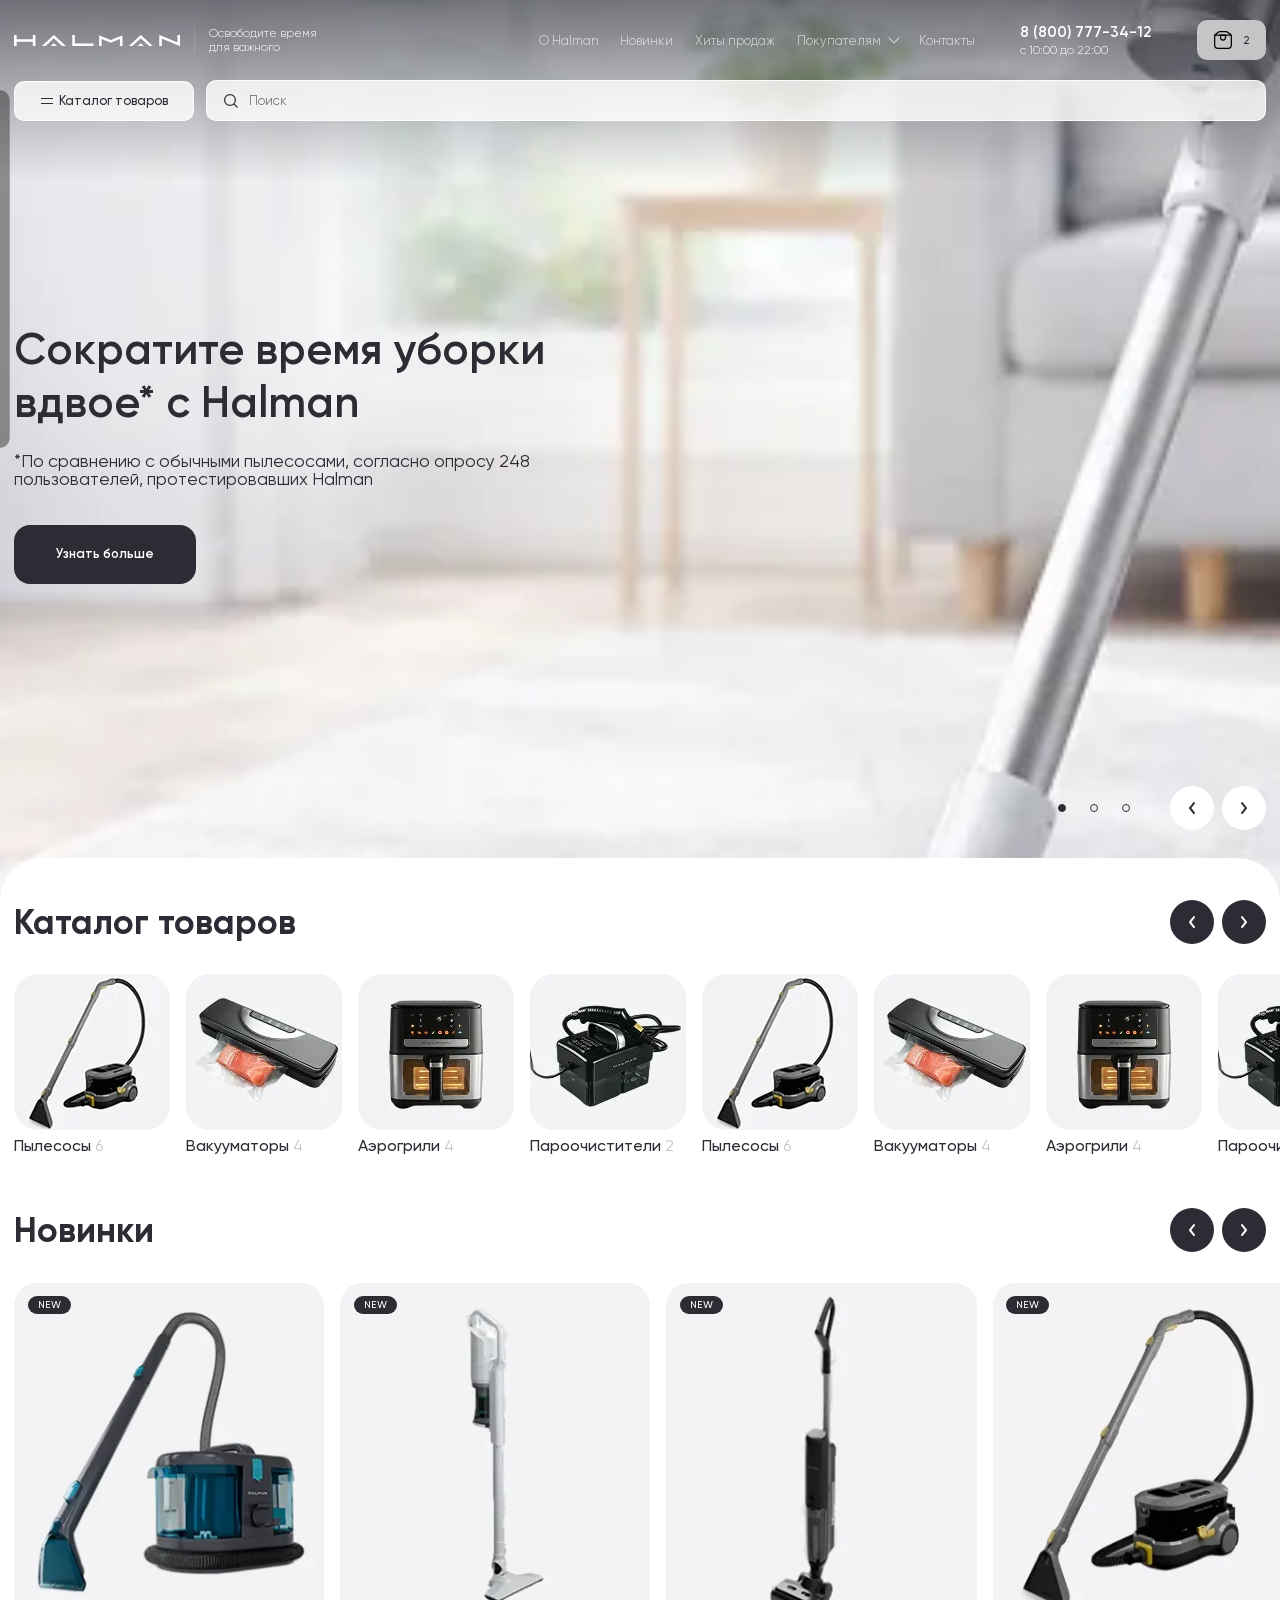
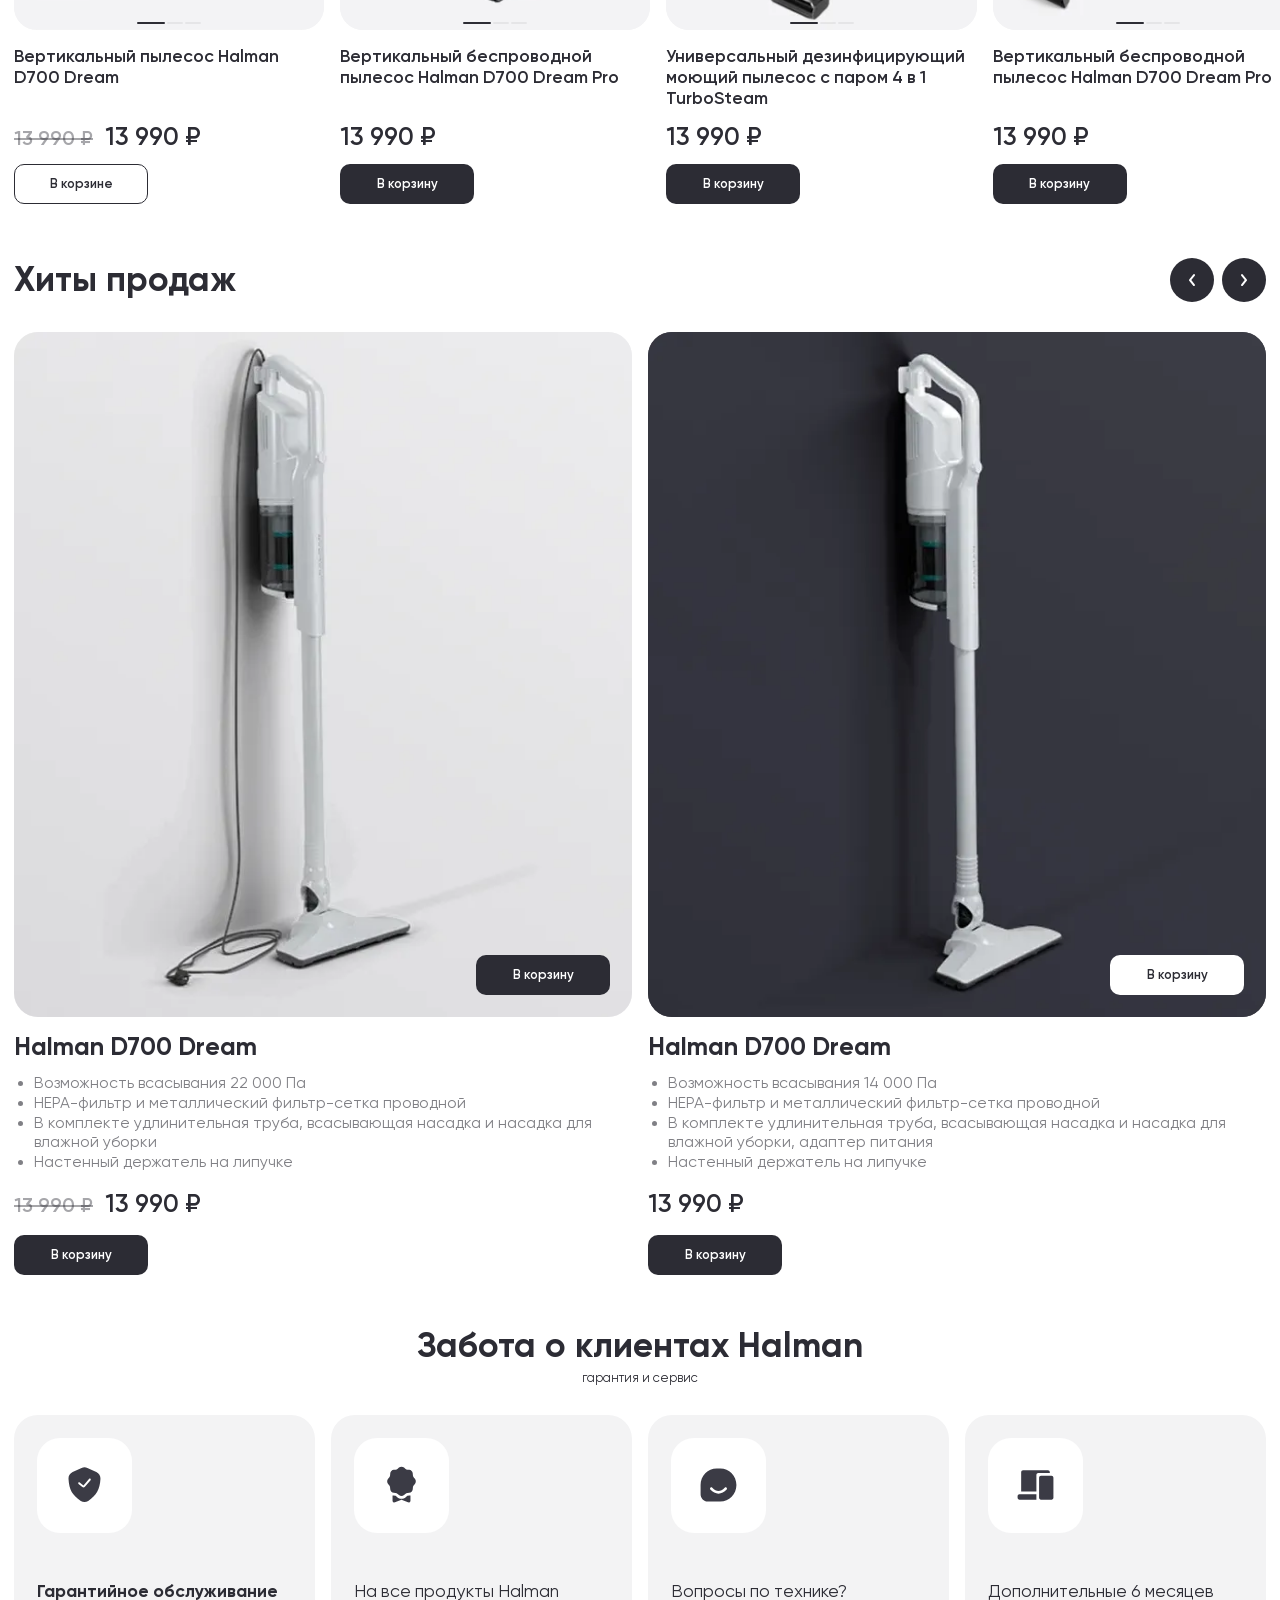
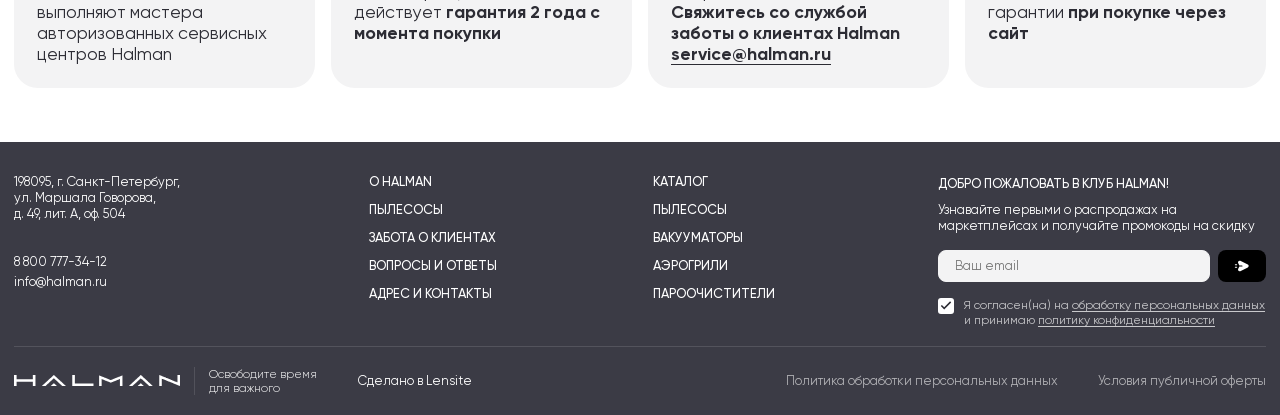
==== commit 77e68a5f: "Update halman build" ====
--- a/index.html
+++ b/index.html
@@ -11,9 +11,9 @@
 		<link rel="preload" href="./assets/fonts/Gilroy-Bold.woff2" as="font" type="font/woff2" crossorigin="anonymous">
 		<link rel="shortcut icon" href="./assets/img/favicon.ico">
 		<title>Главная страница</title>
-		<script type="module" crossorigin="" src="./js/index.min.js?v=1778685438860"></script>
+		<script type="module" crossorigin="" src="./js/index.min.js?v=1778854203745"></script>
 		<link rel="modulepreload" crossorigin="" href="./js/app.min.js">
-		<link rel="stylesheet" crossorigin="" href="./css/style.min.css?v=1778685438860">
+		<link rel="stylesheet" crossorigin="" href="./css/style.min.css?v=1778854203745">
 	</head>
 	<body>
 		<div class="wrapper">
--- a/css/style.min.css
+++ b/css/style.min.css
@@ -1 +1 @@
-*{border:0;margin:0;padding:0}*,:after,:before{box-sizing:border-box}:after,:before{display:inline-block}body,html{height:100%}body{line-height:1;scrollbar-gutter:stable;-ms-text-size-adjust:100%;-moz-text-size-adjust:100%;-webkit-text-size-adjust:100%;-webkit-font-smoothing:antialiased;-moz-osx-font-smoothing:grayscale}button,input,textarea{background-color:transparent;color:inherit;font-family:inherit;font-size:inherit;line-height:inherit}input,textarea{width:100%}label{display:inline-block}button,option,select{cursor:pointer}a{color:inherit;display:inline-block;text-decoration:none}ul li{list-style:none}img{height:auto;max-width:100%;vertical-align:middle}h1,h2,h3,h4,h5,h6{font-size:inherit;font-weight:inherit}@font-face{font-display:swap;font-family:Gilroy;font-style:normal;font-weight:600;src:url(../assets/fonts/Gilroy-SemiBold.woff2) format("woff2")}@font-face{font-display:swap;font-family:Gilroy;font-style:normal;font-weight:400;src:url(../assets/fonts/Gilroy-Regular.woff2) format("woff2")}@font-face{font-display:swap;font-family:Gilroy;font-style:normal;font-weight:500;src:url(../assets/fonts/Gilroy-Medium.woff2) format("woff2")}@font-face{font-display:swap;font-family:Gilroy;font-style:normal;font-weight:300;src:url(../assets/fonts/Gilroy-Light.woff2) format("woff2")}@font-face{font-display:swap;font-family:Gilroy;font-style:normal;font-weight:700;src:url(../assets/fonts/Gilroy-Bold.woff2) format("woff2")}html{scroll-behavior:smooth;scroll-padding-top:calc(var(--header-height) + 1rem)}body{color:#2c2c34;font-family:Gilroy;font-size:1rem;min-width:22.5rem}[data-fls-scrolllock] body{overflow:hidden;overscroll-behavior:none;touch-action:none}.wrapper{display:flex;flex-direction:column;min-height:100%;overflow:clip}.wrapper>main{flex:1 1 auto}.wrapper>*{min-width:0}[class*=__container]{margin:0 auto;max-width:86.75rem;padding-left:.875rem;padding-right:.875rem}section:first-child{margin-top:1.625rem}h2{font-weight:700;line-height:1}.icon,img,video{display:block}.icon{flex:0 0 1.5rem;height:1.5rem;width:1.5rem}[class*=link-]{position:relative;white-space:nowrap}[class*=link-]:before{border-bottom:.0625rem solid;bottom:0;content:"";display:block;left:0;position:absolute;transition:all .3s ease 0s;width:0}[data-fls-tippy-content]{cursor:help}.link-underline:before{opacity:1;width:100%}._content>*{margin-bottom:1rem;margin-top:1rem}._content :first-child{margin-top:0}._content :last-child{margin-bottom:0}._nowrap,.sr-only{white-space:nowrap}.sr-only{height:.0625rem;margin:-.0625rem;overflow:hidden;padding:0;position:absolute;width:.0625rem;clip:rect(0 0 0 0);border:0;clip-path:inset(50%)}.badge{backdrop-filter:blur(.875rem);border-radius:62.4375rem;color:#fff;font-size:.625rem;font-weight:500;line-height:1.2;min-height:1.125rem;padding:.1875rem .625rem;pointer-events:none;text-transform:uppercase}.badge:empty,.badge[hidden]{display:none}.badge_sale{background-color:#74bbba}.badge_hot{background-color:#e85d5d}.badge_new{background-color:#2c2c34}.product-card{display:flex;flex-direction:column;gap:1rem}.product-card__image{aspect-ratio:328/367;background-color:#f3f3f4;display:block;overflow:hidden;position:relative}.product-card__image img{height:100%;object-fit:contain;width:100%}.product-card__pictures{height:100%;width:100%}.product-card__slide{align-items:center;display:flex;flex:0 0 100%;justify-content:center}.product-card__gallery-nav{display:grid;grid-auto-columns:1fr;grid-auto-flow:column;inset:0;position:absolute;z-index:2}.product-card__gallery-zone{min-width:0}.product-card__pagination{align-items:center;bottom:.375rem;display:flex;gap:.125rem;justify-content:center;left:50%;position:absolute;transform:translateX(-50%);z-index:3}.product-card__pagination .swiper-pagination-bullet{background-color:rgba(197,197,200,.3);border-radius:1.875rem;height:.125rem;transition:background-color .3s ease,width .3s 0s;width:1rem}.product-card__pagination .swiper-pagination-bullet-active{background-color:#2c2c34;width:1.75rem}.product-card__badges{display:flex;flex-wrap:wrap;gap:.375rem;position:absolute;z-index:1}.product-card__badges:has(.product-card__badge:empty){display:none}.product-card__body{display:flex;flex:1;flex-direction:column;gap:.75rem}.product-card__title{flex:1;font-weight:600;line-height:1.2083333333;transition:color .3s}.product-card__text{color:rgba(44,44,52,.72)}.product-card__text:empty{display:none}.product-card__prices{align-items:baseline;display:flex;gap:.75rem}.product-card__old-price{color:rgba(44,44,52,.42);font-size:1.25rem;font-weight:600;text-decoration:line-through}.product-card__old-price:empty,.product-card__old-price[hidden]{display:none}.product-card__price{font-weight:600;line-height:1.2083333333}.product-card__button._active{background-color:#fff;border-color:#2c2c34;color:#2c2c34}.product-card__button_in-cart{border-color:rgba(44,44,52,.42);color:rgba(44,44,52,.86)}.swiper{overflow:hidden}.swiper-initialized{touch-action:pan-y}.swiper-wrapper{box-sizing:content-box;display:flex;height:100%;position:relative;width:100%}.swiper-vertical .swiper-wrapper{flex-direction:column}.swiper-autoheight .swiper-wrapper{align-items:flex-start}.swiper-initialized .swiper-slide{flex-shrink:0}.swiper-android .swiper-slide,.swiper-android .swiper-wrapper{transform:translateZ(0)}.swiper-button-lock{display:none!important}[data-fls-slider] .swiper-slide{flex-shrink:0}[data-fls-slider] .swiper-pagination{opacity:0;transition:opacity .3s,visibility 0s .3s;visibility:hidden}[data-fls-slider]._slider-ready .swiper-pagination{opacity:1;transition:opacity .3s,visibility 0s;visibility:visible}[data-fls-hero] .slider-navigation,[data-fls-slider-wrapper] .slider-navigation{opacity:0;transition:opacity .3s,visibility 0s .3s;visibility:hidden}[data-fls-hero]._slider-ready .slider-navigation,[data-fls-slider-wrapper]._slider-ready .slider-navigation{opacity:1;transition:opacity .3s,visibility 0s;visibility:visible}.slider-navigation{align-items:center;display:flex;gap:1rem;justify-content:space-between}.slider-navigation__pagination{align-items:center;display:flex;gap:1.5rem;justify-content:center}.slider-navigation__pagination .swiper-pagination-bullet{background-color:transparent;border:.0625rem solid;border-radius:50%;cursor:pointer;height:.5rem;position:relative;transition:background-color .3s,transform .3s;width:.5rem}.slider-navigation__pagination .swiper-pagination-bullet:before{content:"";inset:-.5rem;position:absolute}.slider-navigation__pagination .swiper-pagination-bullet-active{background-color:currentColor}.slider-navigation__arrows{align-items:center;display:flex;gap:.5rem}.slider-navigation__arrow{align-items:center;background-color:#fff;border-radius:50%;color:#2c2c34;display:flex;height:2.75rem;justify-content:center;transition:background-color .3s,color .3s;width:2.75rem}.slider-navigation__arrow .icon{fill:currentColor}.slider-navigation__arrow_prev .icon{rotate:180deg}.menu__item_has-children>.menu__arrow:after{background-color:hsla(0,0%,100%,.6);content:"";display:block;height:1rem;mask:url("data:image/svg+xml;charset=utf-8,%3Csvg xmlns='http://www.w3.org/2000/svg' viewBox='0 0 20 20'%3E%3Cpath d='m8.03 3.47 6 6a.75.75 0 0 1 0 1.06l-6 6a.75.75 0 0 1-1.06-1.06L12.44 10 6.97 4.53a.75.75 0 0 1 1.06-1.06'/%3E%3C/svg%3E") center no-repeat;rotate:90deg;transition:rotate .3s ease,background-color .3s 0s;width:1rem}.menu__item_has-children._hover>.menu__arrow:after{background-color:#fff;rotate:-90deg}.menu__list{align-items:center;display:flex}.menu__item a{color:hsla(0,0%,100%,.6);display:block;transition:color .3s ease 0s}.icon-menu{display:none}.header-catalog__toggle{align-items:center;border:.0625rem solid #fff;border-radius:.625rem;display:flex;font-size:.8125rem;font-weight:500;gap:.375rem;justify-content:center;line-height:1.2307692308;min-height:2.5rem;outline:0;overflow:hidden;padding:.5rem .75rem;position:relative;transition:background-color .3s,border-color .3s,color .3s;width:11.25rem;z-index:41}._catalog-active .header-catalog__toggle,.header-catalog__wrapper{background-color:#fff;color:#2c2c34}.header-catalog__wrapper{left:0;opacity:0;overflow-x:hidden;overflow-y:auto;overscroll-behavior:contain;pointer-events:none;position:fixed;visibility:hidden;width:100%;z-index:45;-webkit-overflow-scrolling:touch;transition:opacity .3s,visibility 0s .3s}._catalog-active .header-catalog__wrapper{display:block!important;opacity:1;pointer-events:all;transition:opacity .3s,visibility 0s;visibility:visible}.header-catalog__wrapper._has-vertical-scroll{padding-right:.5rem}.header-catalog__wrapper._has-vertical-scroll::-webkit-scrollbar{width:.5rem}.header-catalog__wrapper._has-vertical-scroll::-webkit-scrollbar-track{background-color:transparent}.header-catalog__wrapper._has-vertical-scroll::-webkit-scrollbar-thumb{background-color:rgba(44,44,52,.35);border-radius:.5rem}.header-catalog__wrapper._has-vertical-scroll::-webkit-scrollbar-button{height:0;width:0}.header-catalog__container{transform:translateY(-.5rem);transition:transform .3s}._catalog-active .header-catalog__container{transform:translateY(0)}.header-catalog__mobile-head{display:none}.header-catalog__back{align-items:center;background-color:#f3f3f4;border-radius:.625rem;display:flex;flex:0 0 2.5rem;height:2.5rem;justify-content:center;width:2.5rem}.header-catalog__back:before{background-color:#2c2c34;content:"";height:1rem;mask:url("data:image/svg+xml;charset=utf-8,%3Csvg xmlns='http://www.w3.org/2000/svg' viewBox='0 0 20 20'%3E%3Cpath d='m8.03 3.47 6 6a.75.75 0 0 1 0 1.06l-6 6a.75.75 0 0 1-1.06-1.06L12.44 10 6.97 4.53a.75.75 0 0 1 1.06-1.06'/%3E%3C/svg%3E") center no-repeat;rotate:-180deg;width:1rem}.header-catalog__mobile-title{font-size:1.125rem;font-weight:500;text-align:left}.header-catalog__layout{display:grid;gap:.625rem;grid-template-columns:minmax(15rem,21.7647058824%) minmax(15rem,22.0588235294%) 1fr minmax(12.5rem,19.3382352941%);padding-block:1.25rem 2.5rem}.header-catalog__layout .product-card__badges{display:none}.header-catalog__categories{align-content:start;display:grid;gap:.5rem}.header-catalog__category{align-items:center;background-color:#f3f3f4;border:.0625rem solid transparent;border-radius:1.5rem;display:grid;gap:.625rem;grid-template-columns:27.027027027% 1fr auto;overflow:hidden;padding:.25rem;transition:background-color .3s,border-color .3s}.header-catalog__category._item-active{border-color:#2c2c34}.header-catalog__category-image{border-radius:1.5rem;overflow:hidden}.header-catalog__category-image img{aspect-ratio:1;object-fit:contain;width:100%}.header-catalog__category-title{font-weight:600;justify-self:start}.header-catalog__category-count{font-weight:500}.header-catalog__models{background-color:#f3f3f4;border-radius:1.5rem;padding:2rem 1.5rem}.header-catalog__model-group{align-content:start;display:none;gap:.25rem}.header-catalog__model-group._item-active{display:grid}.header-catalog__model-head{align-items:center;color:rgba(44,44,52,.6);display:flex;font-size:.75rem;font-weight:600;gap:.5rem;justify-content:space-between}.header-catalog__model-head:not(:first-child){margin-top:1.875rem}.header-catalog__model-head:not(:last-child){margin-bottom:.625rem}.header-catalog__model{align-items:center;border:.0625rem solid transparent;border-radius:.625rem;display:flex;font-weight:500;justify-content:space-between;margin-inline:-.625rem;padding:.9375rem 2.625rem .9375rem .625rem;position:relative;text-align:left;transition:background-color .3s}.header-catalog__model:before{background-color:#fff;height:.875rem;mask:url("data:image/svg+xml;charset=utf-8,%3Csvg xmlns='http://www.w3.org/2000/svg' viewBox='0 0 20 20'%3E%3Cpath d='m5.303 13.636 8.333-8.333a.75.75 0 0 1 1.06 1.06l-8.333 8.334a.75.75 0 0 1-1.06-1.06'/%3E%3Cpath d='M5.833 5.083h8.333a.75.75 0 0 1 .75.75v8.334a.75.75 0 0 1-1.5 0V6.583H5.833a.75.75 0 0 1 0-1.5'/%3E%3C/svg%3E") center no-repeat;right:.8125rem;width:.875rem;z-index:1}.header-catalog__model:after,.header-catalog__model:before{content:"";opacity:0;position:absolute;top:50%;transform:translateY(-50%);transition:opacity .3s}.header-catalog__model:after{background-color:#2c2c34;border-radius:50%;height:1.1875rem;right:.625rem;width:1.1875rem}.header-catalog__all:not(:first-child){margin-top:.625rem}.header-catalog__preview{background-color:#f3f3f4;border-radius:1.5rem;overflow:hidden;position:relative}.header-catalog__preview-badge{left:1rem;position:absolute;top:1rem;transition:opacity .3s,transform .3s;z-index:1}.header-catalog__preview-image{height:100%;object-fit:contain;transition:opacity .3s,transform .3s;width:100%}.header-catalog .product-card{display:flex;flex-direction:column}.header-catalog .product-card__body{display:flex;flex:1;flex-direction:column;gap:.75rem;transition:opacity .3s,transform .3s}.header-catalog .product-card__image{aspect-ratio:263/336;position:relative;transition:opacity .3s,transform .3s}.header-catalog .product-card__image img{inset:0;position:absolute}.header-catalog .product-card__text{color:#2c2c34;flex:1;font-size:.8125rem;line-height:1.3846153846}.header-catalog .product-card__prices{margin-bottom:.5rem}.header-catalog._product-changing .header-catalog__preview-badge,.header-catalog._product-changing .product-card__body,.header-catalog._product-changing .product-card__image{opacity:0;transform:translateY(.25rem)}.header-catalog._product-changing .header-catalog__preview-image{opacity:0;transform:scale(.98)}.header{background-color:#3b3b45;color:#fff;position:relative;transition:background-color .3s;z-index:60}.header__top .header__container-top{align-items:center;display:flex;padding-top:1.25rem}.header__contacts{align-content:flex-start;display:grid;row-gap:.125rem}.header__phone{font-size:.9375rem;font-weight:600;line-height:1.2}.header__worktime{font-size:.75rem;font-weight:300;line-height:1.1666666667}.header__cart{align-items:center;display:flex;gap:.625rem;transition:background-color .3s,color .3s,opacity .3s,transform .3s,flex-basis .3s,width .3s,margin-left .3s,padding .3s,visibility 0s}.header__cart-icon .icon{flex:0 0 1.25rem;height:1.25rem;width:1.25rem}.header__cart-count{font-size:.75rem;font-weight:500;line-height:1.25}.header_transparent{background-color:transparent;color:#fff;position:relative}.header_transparent .search__form{background-color:hsla(0,0%,100%,.8);border-color:hsla(0,0%,100%,.8)}.header_transparent .search__form .search__icon .icon{fill:#2c2c34}[data-fls-header-scroll]{left:0;right:0}[data-fls-header-scroll-show].--header-scroll{transition:translate .3s;translate:0 -100%}[data-fls-header-scroll-show].--header-show{translate:0 0}.search._search-active,.search._search-modal-active{position:relative;z-index:45}.search__mobile-toggle{align-items:center;justify-content:center}.search__mobile-toggle .icon{fill:#fff;flex:0 0 1.25rem;height:1.25rem;width:1.25rem}.search__form{align-items:center;background-color:#2c2c34;border:.0625rem solid #505050;border-radius:.625rem;color:#2c2c34;display:flex;min-height:2.5rem;overflow:hidden;padding-inline:.75rem;position:relative;transition:background-color .3s ease 0s;z-index:51}._search-active .search__form,._search-modal-active .search__form{background-color:#fff}[data-fls-catalog-open] .search__form{z-index:39}.search__icon{align-items:center;display:flex;justify-content:center}.search__form .search__icon{padding-inline:.25rem}.search__icon .icon{fill:#fff;flex:0 0 1rem;height:1rem;transition:fill .3s ease 0s;width:1rem}._search-active .search__form .search__icon .icon,.search__modal .search__icon .icon{fill:#2c2c34}.search__input{font-size:.8125rem;min-width:0;width:100%}.search__input::-webkit-search-cancel-button,.search__input::-webkit-search-decoration,.search__input::-webkit-search-results-button,.search__input::-webkit-search-results-decoration{display:none}.search__input.input{background-color:transparent;border:0;border-radius:0!important;min-height:auto;outline:0;padding-inline:.375rem}.search__close{align-items:center;justify-content:center;opacity:0;padding-inline:.25rem;pointer-events:none;transition:opacity .3s,visibility 0s .3s;visibility:hidden}._search-active .search__close,._search-modal-active .search__close{opacity:1;pointer-events:all;transition:opacity .3s,visibility 0s;visibility:visible}.search__close .icon{flex:0 0 1.5rem;height:1.5rem;width:1.5rem}.search__overlay{background-color:rgba(44,44,52,.3);inset:0;opacity:0;pointer-events:none;position:fixed;transition:opacity .3s,visibility 0s .3s;visibility:hidden;z-index:40}._search-active .search__overlay,._search-modal-active .search__overlay{opacity:1;pointer-events:all;transition:opacity .3s,visibility 0s;visibility:visible}.search__modal{background-color:#fff;color:#2c2c34;left:0;opacity:0;overflow-x:hidden;overflow-y:auto;overscroll-behavior:contain;pointer-events:none;position:fixed;visibility:hidden;width:100%;z-index:50;-webkit-overflow-scrolling:touch;transition:opacity .3s,visibility 0s .3s}._search-active .search__modal,._search-modal-active .search__modal{display:block!important;opacity:1;pointer-events:all;transition:opacity .3s,visibility 0s;visibility:visible}.search__modal._has-vertical-scroll{padding-right:.5rem}.search__modal._has-vertical-scroll::-webkit-scrollbar{width:.5rem}.search__modal._has-vertical-scroll::-webkit-scrollbar-track{background-color:transparent}.search__modal._has-vertical-scroll::-webkit-scrollbar-thumb{background-color:rgba(44,44,52,.35);border-radius:.5rem}.search__modal._has-vertical-scroll::-webkit-scrollbar-button{height:0;width:0}.search__container{transform:translateY(-.5rem);transition:transform .3s}._search-active .search__container,._search-modal-active .search__container{transform:translateY(0)}.search__results{padding-block:1.875rem}.search-form__wrapper{align-items:center;display:flex;width:100%}.search-form__input{align-items:center;display:flex;flex:1;min-width:0}.search-results__tags{display:flex;gap:1rem;margin-inline:-.875rem;overflow-x:auto;overflow-y:hidden;padding-inline:.875rem}.search-results__tag{align-items:center;border:.0625rem solid #c5c5c8;border-radius:2.5rem;display:inline-flex;font-size:.8125rem;font-weight:500;line-height:1.2307692308;padding:.5rem 1rem;transition:background-color .3s,border-color .3s;white-space:nowrap}.search-results__title{font-weight:700;line-height:1.2307692308}.search-results__title:not(:last-child){margin-bottom:1.75rem}.search-results__items{align-content:flex-start;display:grid;row-gap:1rem}.search-item{align-items:center;border-radius:1rem;column-gap:1rem;display:flex;transition:background-color .3s}.search-item__image{background-color:#f3f3f4;border-radius:1rem;flex:0 0 5.625rem;overflow:hidden}.search-item__image img{height:100%;object-fit:contain;transition:transform .3s;width:100%}.search-item__body{align-content:center;display:grid;row-gap:.5rem}.search-item__title{font-weight:600;line-height:1.25;transition:color .3s}.search-item__price{font-weight:600;line-height:1.25}.quantity{border:.0625rem solid #2c2c34;display:flex;height:2.5rem;padding-inline:.75rem;width:6.8125rem}.quantity__button{cursor:pointer;position:relative}.quantity__button:after,.quantity__button:before{background-color:#2c2c34;content:"";height:.125rem;left:50%;margin:0 0 0 -.28125rem;position:absolute;top:50%;transition:all .3s ease 0s;width:.875rem}.quantity__button--plus:before{transform:rotate(-90deg)}.quantity__input{flex:1 1 auto}.quantity__input input{color:#2c2c34;font-size:.8125rem;font-weight:500;height:100%;outline:0;text-align:center;width:100%}input[type=email],input[type=tel],input[type=text],textarea{-webkit-appearance:none;-moz-appearance:none;appearance:none}.input{background-color:#fff;border:.0625rem solid #f1f2f4;border-radius:.5rem!important;caret-color:inherit;display:block;font-size:.8125rem;min-height:3rem;outline:0;padding:.75rem 1rem;width:100%}.input[placeholder]:not([data-fls-placeholder-nohiden])::placeholder{transition:opacity .3s}.input[placeholder]:not([data-fls-placeholder-nohiden]):focus::placeholder{opacity:0}textarea.input{padding:0;resize:vertical}.btn{align-items:center;border:.0625rem solid transparent;border-radius:.625rem;display:inline-flex;font-size:.8125rem;font-weight:600;gap:.5rem;justify-content:center;line-height:1.2307692308;min-height:2.5rem;padding:.5rem 1rem;text-align:center;text-wrap:balance;transition:background-color .3s,border-color .3s,color .3s}.btn .icon{fill:currentColor;transition:transform .3s}.btn_big{border-radius:1rem;min-height:3.6875rem}.btn_bg-main{background-color:#2c2c34;color:#fff}.btn_bg-white{background-color:#fff}.btn_border-gray{background-color:transparent;border-color:#c5c5c8}@keyframes shake-horizontal{0%{transform:translateX(0)}15%{transform:translateX(-.1875rem)}30%{transform:translateX(.125rem)}45%{transform:translateX(-.125rem)}60%{transform:translateX(.0625rem)}75%{transform:translateX(-.0625rem)}90%{transform:translateX(.03125rem)}to{transform:translateX(0)}}.logo{align-items:center;display:flex}.logo__link{margin:-.625rem;padding:.625rem}.logo__link,.logo__mark{display:block;position:relative}.logo__mark{overflow:hidden}.logo__mark:after{background:linear-gradient(110deg,transparent 35%,hsla(0,0%,100%,.65) 50%,transparent 65%);content:"";inset:0;pointer-events:none;position:absolute;transform:translateX(-120%)}.logo__mark img{display:block}.logo__descriptor{border-left:.0625rem solid hsla(0,0%,100%,.12);font-size:.75rem;font-weight:300;line-height:1.1666666667;margin-left:.875rem;max-width:7.75rem;padding-left:.875rem}@keyframes logo-shine{to{transform:translateX(120%)}}body:after{background-color:rgba(0,0,0,.5);content:"";height:100%;left:0;opacity:0;pointer-events:none;position:fixed;top:0;transition:opacity .8s ease 0s;width:100%;z-index:149}[data-fls-popup-open] body:after{opacity:1}[data-fls-popup]{bottom:0;left:0;padding:1.875rem .625rem;pointer-events:none;position:fixed;right:0;top:0;transition:visibility .8s ease 0s;visibility:hidden}[data-fls-popup][data-fls-popup-active]{overflow:auto;pointer-events:auto;visibility:visible;z-index:150}[data-fls-popup-active] [data-fls-popup-body]{transform:scale(1);visibility:visible}[data-fls-popup-wrapper]{align-items:center;display:flex;flex:1 1 auto;flex-direction:column;justify-content:center;min-height:100%;width:100%}[data-fls-popup-body]{background-color:#eee;border-radius:1.25rem;max-width:56.25rem;padding:1.25rem;transform:scale(0);transition:transform .3s ease,visibility .3s 0s;visibility:hidden;width:100%}[data-fls-popup-youtube-place] iframe{aspect-ratio:16/9;width:100%}.cart-popup{overflow:clip!important;padding:0}.cart-popup__wrapper{align-items:flex-end}.cart-popup__body{background-color:#fff;border-radius:0;display:flex;height:100svh;max-width:37.5rem;min-height:100svh;transform:translate(100%)}[data-fls-popup-active] .cart-popup__body{transform:translate(0)}.cart-popup__content{color:#2c2c34;display:flex;flex-direction:column;width:100%}.cart-popup__head{align-items:flex-start;display:flex;gap:1.5rem;justify-content:space-between}.cart-popup__title{align-items:flex-start;display:flex;font-weight:700;gap:.25rem;line-height:1.25}.cart-popup__count{color:rgba(44,44,52,.6);font-size:1.125rem;font-weight:500;line-height:1.2222222222}.cart-popup__close{align-items:center;display:flex;justify-content:center;outline:0}.cart-popup__close .icon{fill:#2c2c34;height:1.875rem;width:1.875rem}.cart-popup__items{min-height:0;overflow-y:auto;padding-bottom:1rem}.cart-popup__items._has-vertical-scroll{padding-right:.5rem}.cart-popup__items._has-vertical-scroll::-webkit-scrollbar{width:.5rem}.cart-popup__items._has-vertical-scroll::-webkit-scrollbar-track{background-color:transparent}.cart-popup__items._has-vertical-scroll::-webkit-scrollbar-thumb{background-color:rgba(44,44,52,.35);border-radius:.5rem}.cart-popup__items._has-vertical-scroll::-webkit-scrollbar-button{height:0;width:0}.cart-popup__item:not(:last-child){margin-bottom:1rem;padding-bottom:1rem}.cart-popup__summary{background-color:#f3f3f4;border-radius:1.5rem;margin-top:auto}.cart-popup__total{border-bottom:.0625rem solid rgba(44,44,52,.12);font-weight:600;gap:1.5rem;justify-content:space-between}.cart-popup__total,.cart-popup__total-prices{align-items:baseline;display:flex}.cart-popup__old-price{color:rgba(44,44,52,.5);font-size:1.125rem;font-weight:600;line-height:1.2222222222;text-decoration:line-through}.cart-popup__price{font-weight:600;line-height:1.21875}.cart-popup__button{width:100%}.cart-popup .cart-item{align-items:center;display:grid;gap:.875rem;grid-template-areas:"image about about actions" "image price quantity quantity";grid-template-columns:18.0722891566% auto minmax(0,1fr) 1.625rem;position:relative}.cart-popup .cart-item__image{background-color:#f3f3f4;display:block;grid-area:image;overflow:hidden}.cart-popup .cart-item__image img{aspect-ratio:1;object-fit:contain;transition:transform .3s;width:100%}.cart-popup .cart-item__about{display:grid;gap:.375rem;grid-area:about;min-width:0}.cart-popup .cart-item__name{font-size:.875rem;font-weight:600;line-height:1.25;max-width:21.0625rem;transition:color .3s}.cart-popup .cart-item__code{display:none}.cart-popup .cart-item__quantity{border-color:#2c2c34;grid-area:quantity;justify-self:start}.cart-popup .cart-item__price{grid-area:price;justify-self:end;white-space:nowrap}.cart-popup .cart-item__price .price{align-items:baseline;display:flex;gap:.75rem}.cart-popup .cart-item__price .price_old{color:rgba(44,44,52,.42);font-weight:600;line-height:1.2222222222;text-decoration:line-through}.cart-popup .cart-item__price .price_current,.cart-popup .cart-item__price .price_new{font-weight:600;line-height:1.2083333333}.cart-popup .cart-item__actions{align-self:start;grid-area:actions;justify-self:end}.cart-popup .cart-item__remove{align-items:center;background-color:#f3f3f4;border-radius:50%;display:flex;flex:0 0 1.625rem;height:1.625rem;justify-content:center;overflow:hidden}.cart-popup .cart-item__remove .icon{fill:#2c2c34;height:1.125rem;width:1.125rem}.subscribe-popup__body{background-color:#fff;border-radius:1rem;max-width:21.4375rem;opacity:0;padding:0;transform:translateY(1.125rem);transition:transform .35s ease,opacity .35s ease,visibility .35s ease}[data-fls-popup-active] .subscribe-popup__body{opacity:1;transform:translateY(0)}.subscribe-popup__content{display:grid;justify-items:center;padding:2.25rem 1.5rem;position:relative;text-align:center}.subscribe-popup__close{align-items:center;background-color:#f3f3f4;border-radius:0 1rem 0 1rem;display:flex;height:2.25rem;justify-content:center;position:absolute;right:0;top:0;width:2.25rem}.subscribe-popup__close .icon{fill:#2c2c34;height:1.5rem;width:1.5rem}.subscribe-popup__icon{align-items:center;background-color:#74bbba;border-radius:50%;display:flex;height:2.375rem;justify-content:center;width:2.375rem}.subscribe-popup__icon:not(:last-child){margin-bottom:1.625rem}.subscribe-popup__icon .icon{fill:#fff;height:1.5rem;width:1.5rem}.subscribe-popup__title{font-size:1.125rem;font-weight:600;line-height:1.1111111111}[data-fls-lazy]{opacity:0;transition:opacity .3s}[data-fls-lazy]._lazy-loaded{opacity:1}.page_error{display:flex;flex-direction:column}.error-section{align-items:center;display:flex;flex:1 1 auto;margin-bottom:0}.error-section:first-child{margin-top:0}.error-section__container{width:100%}.error-section__body{display:grid;gap:3.25rem;justify-items:center;text-align:center}.error-section__image{height:auto;width:min(26.625rem,100%)}.error-section__title{font-weight:700;line-height:1.25}.error-section__button{min-width:15.75rem}@font-face{font-display:block;font-family:lg;font-style:normal;font-weight:400;src:url(../assets/fonts/lg.woff2?io9a6k) format("woff2")}.lg-icon{font-family:lg!important;font-style:normal;font-variant:normal;font-weight:400;line-height:1;text-transform:none;-webkit-font-smoothing:antialiased;-moz-osx-font-smoothing:grayscale}.lg-container{font-family:system-ui,-apple-system,Segoe UI,Roboto,Helvetica Neue,Arial,Noto Sans,Liberation Sans,sans-serif,Apple Color Emoji,Segoe UI Emoji,Segoe UI Symbol,Noto Color Emoji}.lg-next,.lg-prev{background-color:rgba(0,0,0,.45);border:none;border-radius:.125rem;color:#999;cursor:pointer;display:block;font-size:1.375rem;margin-top:-.625rem;outline:none;padding:.5rem .625rem .5625rem;position:absolute;z-index:1084}.lg-next.disabled,.lg-prev.disabled{cursor:default}.lg-next:hover:not(.disabled),.lg-prev:hover:not(.disabled){color:#fff}.lg-single-item .lg-next,.lg-single-item .lg-prev{display:none}.lg-next:before{content:"\e095"}.lg-prev:after{content:"\e094"}@-webkit-keyframes lg-right-end{0%{left:0}50%{left:-1.875rem}to{left:0}}@-moz-keyframes lg-right-end{0%{left:0}50%{left:-1.875rem}to{left:0}}@-ms-keyframes lg-right-end{0%{left:0}50%{left:-1.875rem}to{left:0}}@keyframes lg-right-end{0%{left:0}50%{left:-1.875rem}to{left:0}}@-webkit-keyframes lg-left-end{0%{left:0}50%{left:1.875rem}to{left:0}}@-moz-keyframes lg-left-end{0%{left:0}50%{left:1.875rem}to{left:0}}@-ms-keyframes lg-left-end{0%{left:0}50%{left:1.875rem}to{left:0}}@keyframes lg-left-end{0%{left:0}50%{left:1.875rem}to{left:0}}.lg-outer.lg-right-end .lg-object{-webkit-animation:lg-right-end .3s;-o-animation:lg-right-end .3s;animation:lg-right-end .3s;position:relative}.lg-outer.lg-left-end .lg-object{-webkit-animation:lg-left-end .3s;-o-animation:lg-left-end .3s;animation:lg-left-end .3s;position:relative}.lg-toolbar{left:0;position:absolute;top:0;width:100%;z-index:1082}.lg-media-overlap .lg-toolbar{background-image:linear-gradient(0deg,transparent,rgba(0,0,0,.4))}.lg-toolbar .lg-icon{background:none;border:none;box-shadow:none;color:#999;cursor:pointer;float:right;font-size:1.5rem;height:2.9375rem;line-height:1.6875rem;outline:medium none;padding:.625rem 0;text-align:center;text-decoration:none!important;-webkit-transition:color .2s linear;-o-transition:color .2s linear;transition:color .2s linear;width:3.125rem;will-change:color}.lg-toolbar .lg-icon.lg-icon-18{font-size:1.125rem}.lg-toolbar .lg-icon:hover{color:#fff}.lg-toolbar .lg-close:after{content:"\e070"}.lg-toolbar .lg-maximize{font-size:1.375rem}.lg-toolbar .lg-maximize:after{content:"\e90a"}.lg-toolbar .lg-download:after{content:"\e0f2"}.lg-sub-html{color:#eee;font-size:1rem;opacity:0;padding:.625rem 2.5rem;text-align:center;-webkit-transition:opacity .2s ease-out 0s;-o-transition:opacity .2s ease-out 0s;transition:opacity .2s ease-out 0s;z-index:1080}.lg-sub-html h4{font-size:.8125rem;font-weight:700;margin:0}.lg-sub-html p{font-size:.75rem;margin:.3125rem 0 0}.lg-sub-html a{color:inherit}.lg-sub-html a:hover{text-decoration:underline}.lg-media-overlap .lg-sub-html{background-image:linear-gradient(180deg,transparent,rgba(0,0,0,.6))}.lg-item .lg-sub-html{bottom:0;left:0;position:absolute;right:0}.lg-error-msg{color:#999;font-size:.875rem}.lg-counter{color:#999;display:inline-block;font-size:1rem;height:2.9375rem;padding-left:1.25rem;padding-top:.75rem;vertical-align:middle}.lg-closing .lg-next,.lg-closing .lg-prev,.lg-closing .lg-sub-html,.lg-closing .lg-toolbar{opacity:0;-webkit-transition:-webkit-transform .08 cubic-bezier(0,0,.25,1) 0s,opacity .08 cubic-bezier(0,0,.25,1) 0s,color .08 linear;-moz-transition:-moz-transform .08 cubic-bezier(0,0,.25,1) 0s,opacity .08 cubic-bezier(0,0,.25,1) 0s,color .08 linear;-o-transition:-o-transform .08 cubic-bezier(0,0,.25,1) 0s,opacity .08 cubic-bezier(0,0,.25,1) 0s,color .08 linear;transition:transform .08 cubic-bezier(0,0,.25,1) 0s,opacity .08 cubic-bezier(0,0,.25,1) 0s,color .08 linear}body:not(.lg-from-hash) .lg-outer.lg-start-zoom .lg-item:not(.lg-zoomable) .lg-img-wrap,body:not(.lg-from-hash) .lg-outer.lg-start-zoom .lg-item:not(.lg-zoomable) .lg-media-cont,body:not(.lg-from-hash) .lg-outer.lg-start-zoom .lg-item:not(.lg-zoomable) .lg-video-cont{opacity:0;-moz-transform:scale3d(.5,.5,.5);-o-transform:scale3d(.5,.5,.5);-ms-transform:scale3d(.5,.5,.5);-webkit-transform:scale3d(.5,.5,.5);transform:scale3d(.5,.5,.5);-webkit-transition:-webkit-transform .25s cubic-bezier(0,0,.25,1) 0s,opacity .25s cubic-bezier(0,0,.25,1)!important;-moz-transition:-moz-transform .25s cubic-bezier(0,0,.25,1) 0s,opacity .25s cubic-bezier(0,0,.25,1)!important;-o-transition:-o-transform .25s cubic-bezier(0,0,.25,1) 0s,opacity .25s cubic-bezier(0,0,.25,1)!important;transition:transform .25s cubic-bezier(0,0,.25,1) 0s,opacity .25s cubic-bezier(0,0,.25,1)!important;will-change:transform,opacity}body:not(.lg-from-hash) .lg-outer.lg-start-zoom .lg-item:not(.lg-zoomable).lg-complete .lg-img-wrap,body:not(.lg-from-hash) .lg-outer.lg-start-zoom .lg-item:not(.lg-zoomable).lg-complete .lg-media-cont,body:not(.lg-from-hash) .lg-outer.lg-start-zoom .lg-item:not(.lg-zoomable).lg-complete .lg-video-cont{opacity:1;-moz-transform:scaleX(1);-o-transform:scaleX(1);-ms-transform:scaleX(1);-webkit-transform:scaleX(1);transform:scaleX(1)}.lg-icon:focus-visible{border-radius:.1875rem;color:#fff;outline:.0625rem dashed hsla(0,0%,100%,.6)}.lg-toolbar .lg-icon:focus-visible{border-radius:.5rem;outline-offset:-.3125rem}.lg-group:after{clear:both;content:"";display:table}.lg-container{outline:none}.lg-on{scroll-behavior:unset}.lg-overlay-open{overflow:hidden}.lg-hide-sub-html .lg-sub-html,.lg-next,.lg-pager-outer,.lg-prev,.lg-toolbar{opacity:0;-webkit-transition:-webkit-transform .25s cubic-bezier(0,0,.25,1) 0s,opacity .25s cubic-bezier(0,0,.25,1) 0s;-moz-transition:-moz-transform .25s cubic-bezier(0,0,.25,1) 0s,opacity .25s cubic-bezier(0,0,.25,1) 0s;-o-transition:-o-transform .25s cubic-bezier(0,0,.25,1) 0s,opacity .25s cubic-bezier(0,0,.25,1) 0s;transition:transform .25s cubic-bezier(0,0,.25,1) 0s,opacity .25s cubic-bezier(0,0,.25,1) 0s;will-change:transform,opacity}.lg-show-in .lg-next,.lg-show-in .lg-pager-outer,.lg-show-in .lg-prev,.lg-show-in .lg-toolbar,.lg-show-in.lg-hide-sub-html .lg-sub-html{opacity:1}.lg-show-in .lg-hide-items .lg-prev{opacity:0;-webkit-transform:translate3d(-.625rem,0,0);transform:translate3d(-.625rem,0,0)}.lg-show-in .lg-hide-items .lg-next{opacity:0;-webkit-transform:translate3d(.625rem,0,0);transform:translate3d(.625rem,0,0)}.lg-show-in .lg-hide-items .lg-toolbar{opacity:0;-webkit-transform:translate3d(0,-.625rem,0);transform:translate3d(0,-.625rem,0)}.lg-show-in .lg-hide-items.lg-hide-sub-html .lg-sub-html{opacity:0;-webkit-transform:translate3d(0,1.25rem,0);transform:translate3d(0,1.25rem,0)}.lg-outer{height:100%;left:0;opacity:.001;outline:none;overflow:hidden;position:fixed;text-align:left;top:0;-webkit-transition:opacity .15s ease 0s;-o-transition:opacity .15s ease 0s;transition:opacity .15s ease 0s;width:100%;will-change:auto;z-index:1050}.lg-outer *{-webkit-box-sizing:border-box;-moz-box-sizing:border-box;box-sizing:border-box}.lg-outer.lg-visible,.lg-outer.lg-zoom-from-image{opacity:1}.lg-outer.lg-css3 .lg-item:not(.lg-start-end-progress).lg-current,.lg-outer.lg-css3 .lg-item:not(.lg-start-end-progress).lg-next-slide,.lg-outer.lg-css3 .lg-item:not(.lg-start-end-progress).lg-prev-slide{-webkit-transition-duration:inherit!important;transition-duration:inherit!important;-webkit-transition-timing-function:inherit!important;transition-timing-function:inherit!important}.lg-outer.lg-css3.lg-dragging .lg-item.lg-current,.lg-outer.lg-css3.lg-dragging .lg-item.lg-next-slide,.lg-outer.lg-css3.lg-dragging .lg-item.lg-prev-slide{opacity:1;-webkit-transition-duration:0s!important;transition-duration:0s!important}.lg-outer.lg-grab img.lg-object{cursor:-webkit-grab;cursor:-moz-grab;cursor:-o-grab;cursor:-ms-grab;cursor:grab}.lg-outer.lg-grabbing img.lg-object{cursor:move;cursor:-webkit-grabbing;cursor:-moz-grabbing;cursor:-o-grabbing;cursor:-ms-grabbing;cursor:grabbing}.lg-outer .lg-content{bottom:0;left:0;position:absolute;right:0;top:0}.lg-outer .lg-inner{bottom:0;left:0;position:absolute;top:0;-webkit-transition:opacity 0s;-o-transition:opacity 0s;transition:opacity 0s;white-space:nowrap;width:100%}.lg-outer .lg-item{display:none!important}.lg-outer .lg-item:not(.lg-start-end-progress){background:url("[data-uri]") no-repeat scroll 50% transparent}.lg-outer.lg-css .lg-current,.lg-outer.lg-css3 .lg-current,.lg-outer.lg-css3 .lg-next-slide,.lg-outer.lg-css3 .lg-prev-slide{display:inline-block!important}.lg-outer .lg-img-wrap,.lg-outer .lg-item{display:inline-block;height:100%;position:absolute;text-align:center;width:100%}.lg-outer .lg-img-wrap:before,.lg-outer .lg-item:before{content:"";display:inline-block;height:100%;vertical-align:middle}.lg-outer .lg-img-wrap{bottom:0;font-size:0;left:0;position:absolute;right:0;top:0;white-space:nowrap}.lg-outer .lg-item.lg-complete{background-image:none}.lg-outer .lg-item.lg-current{z-index:1060}.lg-outer .lg-object{display:inline-block;height:auto;max-height:100%;max-width:100%;position:relative;vertical-align:middle;width:auto}.lg-outer .lg-empty-html .lg-sub-html,.lg-outer .lg-empty-html.lg-sub-html{display:none}.lg-outer.lg-hide-download .lg-download{opacity:.75;pointer-events:none}.lg-outer .lg-first-slide .lg-dummy-img{left:50%;position:absolute;top:50%}.lg-outer.lg-components-open:not(.lg-zoomed) .lg-components{opacity:1;-webkit-transform:translateZ(0);transform:translateZ(0)}.lg-outer.lg-components-open:not(.lg-zoomed) .lg-sub-html{opacity:1;transition:opacity .2s ease-out .15s}.lg-outer .lg-media-cont{display:inline-block;position:relative;text-align:center;vertical-align:middle}.lg-outer .lg-media-cont .lg-object{height:100%!important;width:100%!important}.lg-outer .lg-has-iframe .lg-media-cont{-webkit-overflow-scrolling:touch;overflow:auto}.lg-backdrop{background-color:#000;bottom:0;left:0;opacity:0;position:fixed;right:0;top:0;-webkit-transition:opacity 333ms ease-in 0s;-o-transition:opacity 333ms ease-in 0s;transition:opacity 333ms ease-in 0s;will-change:auto;z-index:1040}.lg-backdrop.in{opacity:1}.lg-css3.lg-no-trans .lg-current,.lg-css3.lg-no-trans .lg-next-slide,.lg-css3.lg-no-trans .lg-prev-slide{-webkit-transition:none 0s ease 0s!important;-moz-transition:none 0s ease 0s!important;-o-transition:none 0s ease 0s!important;transition:none 0s ease 0s!important}.lg-css3.lg-use-css3 .lg-item{-webkit-backface-visibility:hidden;-moz-backface-visibility:hidden;backface-visibility:hidden}.lg-css3.lg-fade .lg-item{opacity:0}.lg-css3.lg-fade .lg-item.lg-current{opacity:1}.lg-css3.lg-fade .lg-item.lg-current,.lg-css3.lg-fade .lg-item.lg-next-slide,.lg-css3.lg-fade .lg-item.lg-prev-slide{-webkit-transition:opacity .1s ease 0s;-moz-transition:opacity .1s ease 0s;-o-transition:opacity .1s ease 0s;transition:opacity .1s ease 0s}.lg-css3.lg-use-css3 .lg-item.lg-start-progress{-webkit-transition:-webkit-transform 1s cubic-bezier(.175,.885,.32,1.275) 0s;-moz-transition:-moz-transform 1s cubic-bezier(.175,.885,.32,1.275) 0s;-o-transition:-o-transform 1s cubic-bezier(.175,.885,.32,1.275) 0s;transition:transform 1s cubic-bezier(.175,.885,.32,1.275) 0s}.lg-css3.lg-use-css3 .lg-item.lg-start-end-progress{-webkit-transition:-webkit-transform 1s cubic-bezier(0,0,.25,1) 0s;-moz-transition:-moz-transform 1s cubic-bezier(0,0,.25,1) 0s;-o-transition:-o-transform 1s cubic-bezier(0,0,.25,1) 0s;transition:transform 1s cubic-bezier(0,0,.25,1) 0s}.lg-css3.lg-slide.lg-use-css3 .lg-item{opacity:0}.lg-css3.lg-slide.lg-use-css3 .lg-item.lg-prev-slide{-webkit-transform:translate3d(-100%,0,0);transform:translate3d(-100%,0,0)}.lg-css3.lg-slide.lg-use-css3 .lg-item.lg-next-slide{-webkit-transform:translate3d(100%,0,0);transform:translate3d(100%,0,0)}.lg-css3.lg-slide.lg-use-css3 .lg-item.lg-current{opacity:1;-webkit-transform:translateZ(0);transform:translateZ(0)}.lg-css3.lg-slide.lg-use-css3 .lg-item.lg-current,.lg-css3.lg-slide.lg-use-css3 .lg-item.lg-next-slide,.lg-css3.lg-slide.lg-use-css3 .lg-item.lg-prev-slide{-webkit-transition:-webkit-transform 1s cubic-bezier(0,0,.25,1) 0s,opacity .1s ease 0s;-moz-transition:-moz-transform 1s cubic-bezier(0,0,.25,1) 0s,opacity .1s ease 0s;-o-transition:-o-transform 1s cubic-bezier(0,0,.25,1) 0s,opacity .1s ease 0s;transition:transform 1s cubic-bezier(0,0,.25,1) 0s,opacity .1s ease 0s}.lg-container{display:none}.lg-container.lg-show{display:block}.lg-container.lg-dragging-vertical .lg-backdrop,.lg-container.lg-dragging-vertical .lg-css3 .lg-item.lg-current{-webkit-transition-duration:0s!important;transition-duration:0s!important}.lg-container.lg-dragging-vertical .lg-css3 .lg-item.lg-current{opacity:1}.lg-inline .lg-backdrop,.lg-inline .lg-outer{position:absolute}.lg-inline .lg-backdrop{z-index:1}.lg-inline .lg-outer{z-index:2}.lg-inline .lg-maximize:after{content:"\e909"}.lg-components{bottom:0;left:0;position:absolute;right:0;-webkit-transform:translate3d(0,100%,0);transform:translate3d(0,100%,0);-webkit-transition:-webkit-transform .35s ease-out 0s;-moz-transition:-moz-transform .35s ease-out 0s;-o-transition:-o-transform .35s ease-out 0s;transition:transform .35s ease-out 0s;will-change:transform;z-index:1080}.lg-outer .lg-video-cont{display:inline-block;position:relative;text-align:center;vertical-align:middle}.lg-outer .lg-video-cont .lg-object{height:100%!important;width:100%!important}.lg-outer .lg-has-iframe .lg-video-cont{-webkit-overflow-scrolling:touch;overflow:auto}.lg-outer .lg-video-object{bottom:0;height:100%;left:0;position:absolute;right:0;top:0;width:100%;z-index:3}.lg-outer .lg-video-poster{z-index:1}.lg-outer .lg-has-video .lg-video-object{opacity:0;-webkit-transition:opacity .3s ease-in;-o-transition:opacity .3s ease-in;transition:opacity .3s ease-in;will-change:opacity}.lg-outer .lg-has-video.lg-video-loaded .lg-video-play-button,.lg-outer .lg-has-video.lg-video-loaded .lg-video-poster{opacity:0!important}.lg-outer .lg-has-video.lg-video-loaded .lg-video-object{opacity:1}@keyframes lg-play-stroke{0%{stroke-dasharray:1,200;stroke-dashoffset:0}50%{stroke-dasharray:89,200;stroke-dashoffset:-2.1875rem}to{stroke-dasharray:89,200;stroke-dashoffset:-7.75rem}}@keyframes lg-play-rotate{to{-webkit-transform:rotate(1turn);transform:rotate(1turn)}}.lg-video-play-button{cursor:pointer;left:50%;max-width:8.75rem;position:absolute;top:50%;transform:translate(-50%,-50%) scale(1);-webkit-transition:-webkit-transform .25s cubic-bezier(.17,.88,.32,1.28),opacity .1s;-moz-transition:-moz-transform .25s cubic-bezier(.17,.88,.32,1.28),opacity .1s;-o-transition:-o-transform .25s cubic-bezier(.17,.88,.32,1.28),opacity .1s;transition:transform .25s cubic-bezier(.17,.88,.32,1.28),opacity .1s;width:18%;will-change:opacity,transform;z-index:2}.lg-video-play-button:hover .lg-video-play-icon,.lg-video-play-button:hover .lg-video-play-icon-bg{opacity:1}.lg-video-play-icon-bg{fill:none;opacity:.6;stroke:#fcfcfc;stroke-width:3%;-webkit-transition:opacity .12s ease-in;-o-transition:opacity .12s ease-in;transition:opacity .12s ease-in;will-change:opacity}.lg-video-play-icon-circle{bottom:0;fill:none;left:0;position:absolute;right:0;stroke:rgba(30,30,30,.9);stroke-dasharray:200;stroke-dashoffset:200;stroke-linecap:round;stroke-opacity:1;stroke-width:3%;top:0}.lg-video-play-icon{left:50%;max-width:7.5rem;opacity:.6;position:absolute;top:50%;transform:translate3d(-50%,-50%,0);-webkit-transition:opacity .12s ease-in;-o-transition:opacity .12s ease-in;transition:opacity .12s ease-in;width:25%;will-change:opacity}.lg-video-play-icon .lg-video-play-icon-inner{fill:#fcfcfc}.lg-video-loading .lg-video-play-icon-circle{animation:lg-play-rotate 2s linear .25s infinite,lg-play-stroke 1.5s ease-in-out .25s infinite}.lg-video-loaded .lg-video-play-button{opacity:0;transform:translate(-50%,-50%) scale(.7)}.offer-club__container{padding-bottom:1.875rem;position:relative}.offer-club__body{background-color:#f3f3f4;border-radius:2rem}.offer-club__title{font-weight:600;line-height:1.2941176471}.offer-club__content{align-content:center;display:grid}.offer-club__lead{display:grid;gap:1.25rem;justify-items:start}.inner__content .offer-club__lead{gap:1rem}.offer-club__text{color:rgba(44,44,52,.75);line-height:1.5555555556;max-width:27.5rem}.offer-club__form{display:flex;gap:.375rem;max-width:32.5rem}.offer-club__field{flex:1}.offer-club__input{width:100%}.offer-club__submit{align-items:center;display:inline-flex;gap:.625rem;justify-content:center;white-space:nowrap}.offer-club__submit .icon{fill:currentColor;height:1.125rem;width:1.125rem}.offer-club__media{min-width:0}.offer-club__slider{min-width:0;position:relative}.offer-club__image{aspect-ratio:634/335;background-color:#fff;border-radius:1.5rem;overflow:hidden}.offer-club__image img{height:100%;object-fit:cover;width:100%}.offer-club__image_video{display:block;position:relative}.offer-club__image_video:after{background:linear-gradient(180deg,hsla(0,0%,100%,0),rgba(44,44,52,.12));content:"";inset:0;pointer-events:none;position:absolute}.offer-club__play{align-items:center;background-color:hsla(0,0%,100%,.74);border-radius:50%;box-shadow:0 .375rem 1.125rem rgba(44,44,52,.18);display:inline-flex;height:3.375rem;justify-content:center;left:50%;position:absolute;top:50%;transform:translate(-50%,-50%);width:3.375rem;z-index:2}.offer-club__play .icon{fill:#2c2c34;height:1.125rem;translate:.125rem 0;width:1.125rem}.offer-club__navigation{position:absolute;right:1.25rem;top:1.25rem;z-index:2}.offer-club__navigation .slider-navigation__arrow{background-color:#2c2c34}.offer-club__navigation .slider-navigation__arrow .icon{fill:#fff}.inner__content .offer-club__navigation{display:none}.offer-club__pagination{bottom:0;display:flex;justify-content:center;left:50%;position:absolute;translate:-50% 0}.offer-club .btn_big{min-width:12.5rem}.footer{background-color:#3b3b45;color:#fff;font-size:.8125rem;line-height:1.2307692308}.footer__top{display:grid;padding-block:2rem 1.375rem}.footer__contacts{align-content:start;display:grid;gap:1.25rem}.footer__address{font-style:normal}.footer__contact-list{display:grid;gap:.25rem;justify-items:start}.footer__nav{align-content:start;display:grid;row-gap:.75rem}.footer__title{text-transform:uppercase}.footer__list{display:grid;gap:.75rem}.footer__link{font-size:.8125rem;font-weight:500;line-height:1.2307692308;text-transform:uppercase}.footer__subscribe{max-width:20.5rem}.footer__bottom{align-items:center;border-top:.0625rem solid hsla(0,0%,100%,.12);display:grid;gap:1.25rem 2.5rem;grid-template-columns:auto 1fr auto auto;padding-block:1.25rem}.footer__offer,.footer__policy{color:hsla(0,0%,100%,.6);justify-self:end}.subscribe{gap:1rem}.subscribe,.subscribe__head{align-content:start;display:grid}.subscribe__head{gap:.5rem}.subscribe__title{font-weight:500;line-height:1.5384615385;text-transform:uppercase}.subscribe__form{display:flex;gap:.5rem}.subscribe__field{flex:1;min-width:0}.subscribe__input.input{background-color:#f3f3f4;border-color:#f3f3f4;border-radius:.5rem!important;color:#2c2c34;font-size:.8125rem;min-height:2rem;padding:.25rem 1rem}.subscribe__submit{align-items:center;background-color:#000;border-radius:.5rem;color:#fff;display:flex;flex:0 0 3rem;justify-content:center;transition:background-color .3s,color .3s}.subscribe__submit .icon{fill:currentColor;flex:0 0 1rem;height:1rem;transition:transform .3s;width:1rem}.subscribe__agree.checkbox{margin-bottom:0}.subscribe__agree .checkbox__text{color:hsla(0,0%,100%,.72);font-size:.75rem}.subscribe__agree .checkbox__text:before{background-color:#fff}.subscribe__agree .checkbox__text:after{background-color:#2c2c34}.checkbox{display:inline-block;position:relative}.checkbox:not(:last-child){margin-bottom:.3125rem}.checkbox__input{height:0;opacity:0;position:absolute;width:0}.checkbox__input:focus-visible+.checkbox__text{outline:.0625rem solid #000}.checkbox__input:checked+.checkbox__text:after{transform:scale(1)}.checkbox__text{cursor:pointer;display:block;min-width:0;padding-left:1.625rem;position:relative}.checkbox__text:before{background-color:#2c2c34;border:0;border-radius:.1875rem}.checkbox__text:after,.checkbox__text:before{content:"";height:1rem;left:0;position:absolute;top:0;width:1rem}.checkbox__text:after{background-color:#fff;border-radius:0;mask:url("data:image/svg+xml;charset=utf-8,%3Csvg xmlns='http://www.w3.org/2000/svg' viewBox='0 0 16 16'%3E%3Cpath d='M6.2 11.4 2.8 8l1.1-1.1 2.3 2.3 5.9-5.9 1.1 1.1z'/%3E%3C/svg%3E") center no-repeat;transform:scale(0);transition:all .3s ease 0s}.checkbox__text a{display:inline;text-decoration:underline;text-underline-offset:.125rem;transition:text-decoration-color .3s;white-space:normal}.checkbox__text a:before{display:none}.breadcrumbs{color:#c5c5c8;font-size:.75rem;line-height:1.1666666667;padding:1rem 0}.breadcrumbs__list{align-items:center;display:flex;gap:.375rem}.breadcrumbs__link{white-space:nowrap}.breadcrumbs__current{color:#2c2c34;display:-webkit-box;-webkit-line-clamp:1;-webkit-box-orient:vertical;overflow:hidden}.spollers{display:grid;gap:.9375rem}.spollers__title{cursor:default;list-style:none;padding-right:1.5rem;position:relative;text-align:left;width:100%}.spollers__title::-webkit-details-marker,.spollers__title::marker{display:none}.--spoller-init .spollers__title{cursor:pointer}.--spoller-init .spollers__title:after,.--spoller-init .spollers__title:before{background-color:#000;content:"";height:.0625rem;position:absolute;right:0;top:50%;transition:transform .5s ease 0s}.--spoller-init .spollers__title:before{transform:translate(-75%,-50%) rotate(40deg)}.--spoller-init .spollers__title:after{transform:translateY(-50%) rotate(-40deg)}.--spoller-init .spollers__title.--spoller-active:before{transform:translateX(-75%) rotate(-40deg)}.--spoller-init .spollers__title.--spoller-active:after{transform:rotate(40deg)}.inner__layout{align-items:start;display:grid}.inner__content{min-width:0}.inner__content section:first-child{margin-top:0}.inner__content [class*=__container]{max-width:100%;padding-inline:0}.inner__title{font-weight:700;line-height:1.2368421053}.customers-menu__spollers{gap:0}.customers-menu__spollers.--spoller-init{background-color:#f3f3f4;border-radius:.75rem}.customers-menu__summary{display:none}.customers-menu__link{align-items:center;background-color:#f3f3f4;border-radius:.75rem;color:#2c2c34;display:flex;font-size:.8125rem;font-weight:500;line-height:1.2307692308;padding:.625rem 1.125rem;transition:background-color .3s,color .3s}.customers-menu__link--active{background-color:#2c2c34;color:#fff}.workflow__items{display:grid;grid-template-columns:repeat(2,minmax(0,1fr));row-gap:1.625rem}.workflow__item{align-content:start;display:grid}.workflow__image{aspect-ratio:333/229;background-color:#f3f3f4;border-radius:1.5rem;overflow:hidden}.workflow__image img{height:100%;object-fit:cover;width:100%}.workflow__text{font-weight:500;line-height:1.5}.highlights__title{font-weight:700;line-height:1.25;position:relative;z-index:2}.highlights__image{inset:0;overflow:hidden;position:absolute;z-index:1}.highlights__image img{height:100%;object-fit:cover;width:100%}.highlights__items{align-items:start;display:grid}.highlights__item{align-items:center;background-color:#f3f3f4;border-radius:1.5rem;display:grid;grid-template-columns:minmax(5.25rem,28.8%) minmax(0,1fr);min-width:0;overflow:hidden}.highlights__item_main{align-content:start;display:grid;grid-template-columns:1fr;min-height:100%!important;padding:1.625rem;position:relative}.highlights__thumb{min-height:100%;overflow:hidden;position:relative}.highlights__thumb img{height:100%;inset:0;object-fit:cover;position:absolute;width:100%}.highlights__text{line-height:1.5;padding:1rem}.archive-products__head{align-content:flex-start;display:grid;row-gap:.5rem}.archive-products__title{font-weight:700;line-height:1.25}.archive-products__subtitle{line-height:1.2307692308}.archive-products__filters{align-items:center;display:flex;margin-inline:-.875rem;overflow-x:auto;overflow-y:hidden;padding-inline:.875rem}.archive-products__filter{align-items:center;border:.0625rem solid #c5c5c8;border-radius:2.5rem;color:#2c2c34;display:inline-flex;font-size:.8125rem;font-weight:500;line-height:1.2307692308;min-height:2rem;padding:.25rem .8125rem;transition:background-color .3s,border-color .3s,color .3s;white-space:nowrap}.archive-products__filter._active{background-color:#2c2c34;border-color:#2c2c34;color:#fff}.archive-products__items{display:grid;grid-template-columns:repeat(2,1fr)}.archive-products__item{min-width:0}.cart-section__title{font-weight:700;line-height:1.25}.cart-section__title sup{color:rgba(44,44,52,.6);font-size:1.125rem;font-weight:500;line-height:1.2222222222}.cart-section__grid{display:grid;gap:2.25rem 3.25rem}.cart-section__main{min-width:0}.cart-section__items{display:grid}.cart-section .popup-cart__back{align-items:center;display:inline-flex;font-size:.75rem;gap:1rem;line-height:1.1666666667;transition:color .3s}.cart-section .popup-cart__back .popup-cart__back-icon{align-items:center;background-color:#f3f3f4;border-radius:.75rem;display:flex;flex:0 0 2.8125rem;height:1.875rem;justify-content:center;width:2.8125rem}.cart-section .popup-cart__back .icon{fill:#2c2c34;flex:0 0 1.25rem;height:1.25rem;position:relative;rotate:180deg;transition:transform .3s ease 0s;width:1.25rem}.cart-section .cart-item_basket{align-items:center;display:grid;grid-template-areas:"image about quantity price actions";grid-template-columns:minmax(6.25rem,13.9844617092%) minmax(0,1fr) 6.8125rem minmax(8.5625rem,15.205327414%) 1.625rem;min-width:0}.cart-section .cart-item__image{align-self:start;background-color:#f3f3f4;border-radius:1.5rem;display:block;grid-area:image;overflow:hidden}.cart-section .cart-item__image img{aspect-ratio:1;display:block;object-fit:contain;width:100%}.cart-section .cart-item__about{display:grid;gap:.625rem;grid-area:about;min-width:0}.cart-section .cart-item__name{display:block;font-size:1rem;font-weight:600;line-height:1.375;max-width:25.625rem;transition:color .3s}.cart-section .cart-item__code{color:rgba(44,44,52,.48);font-size:.8125rem;line-height:1.3846153846}.cart-section .cart-item__code strong{color:rgba(44,44,52,.62)}.cart-section .cart-item__quantity{grid-area:quantity;justify-self:center}.cart-section .cart-item__price{grid-area:price;justify-self:end;white-space:nowrap}.cart-section .cart-item__price .price{align-items:center;display:flex;flex-wrap:wrap;gap:.625rem;justify-content:flex-end}.cart-section .cart-item__price .price_current,.cart-section .cart-item__price .price_new{font-weight:600;line-height:1.2272727273;order:2}.cart-section .cart-item__price .price_old{color:rgba(44,44,52,.5);font-weight:600;line-height:1.25;order:1;text-decoration:line-through}.cart-section .cart-item__actions{grid-area:actions;justify-self:end}.cart-section .cart-item__remove button{align-items:center;background-color:#f3f3f4;border-radius:50%;display:inline-flex;height:1.625rem;justify-content:center;position:relative;transition:rotate .3s ease 0s;width:1.625rem}.cart-section .cart-item__remove button .icon{flex:0 0 1.125rem;height:1.125rem;width:1.125rem}.cart-sidebar__wrapper{display:grid;gap:.5rem}.cart-sidebar__card{background-color:#f3f3f4;border-radius:1.5rem;padding:1.625rem}.cart-sidebar__caption{font-size:1rem;font-weight:600;line-height:1.25}.promocode__label:not(:last-child){margin-bottom:1rem}.promocode__row{display:grid;gap:.375rem;grid-template-columns:minmax(0,1fr) 3rem}.promocode .activated-promo{display:none}.promocode .form__input{background-color:#fff;line-height:1.25;width:100%}.promocode .form__input::placeholder{color:rgba(44,44,52,.42)}.promocode .btn .icon{flex:0 0 1rem;height:1rem;width:1rem}.cart-total__wrapper{display:grid;gap:1rem}.cart-total__price .price{display:grid;gap:.625rem}.cart-total__price .price_new{font-size:2rem;font-weight:600;line-height:1.21875}.cart-total__price .price_old{color:rgba(44,44,52,.5);font-size:1.125rem;font-weight:500;line-height:1.2222222222;text-decoration:line-through}.cart-total__button .btn{width:100%}.quantity{border-radius:2.5rem;height:2.625rem;padding-inline:.625rem;width:6.75rem}.quantity__button{flex:0 0 1.5rem}.quantity__input input{font-size:1rem}.checkout__heading h1{font-weight:700;line-height:1.25}.checkout__order{background-color:#f3f3f4;border-radius:1.5rem;padding:1.625rem}.checkout__order .spollers__item{display:grid;gap:0}.checkout__order .spollers__title{align-items:center;cursor:pointer;display:flex;font-weight:600;gap:.75rem;justify-content:space-between;list-style:none;padding-right:0;width:100%}.checkout__order .spollers__title::-webkit-details-marker{display:none}.checkout__order .spollers__title:after,.checkout__order .spollers__title:before{display:none}.checkout__order .spollers__title span{align-items:center;background-color:#fff;border-radius:.75rem;color:rgba(44,44,52,.58);display:inline-flex;font-size:.8125rem;font-weight:400;justify-content:center;line-height:1.2777777778;min-height:1.875rem;padding-inline:.875rem}.checkout__order .spollers__body{padding-top:1.625rem}#bx-soa-order{display:grid;gap:2.25rem 3.75rem;margin:0!important}.bx-soa,.bx-soa-sidebar,.col-lg-4,.col-sm-12,.col-sm-3,.col-sm-4,.col-sm-5,.col-sm-9,.col-xs-12,.col-xs-6{float:none;min-height:0;padding:0;width:auto}.container-fluid,.row{margin:0;padding:0}.bx-soa{display:grid;gap:2.875rem}.bx-soa,.bx-soa-sidebar{min-width:0}#bx-soa-auth,#bx-soa-basket,#bx-soa-main-notifications,#bx-soa-pickup,#bx-soa-total-mobile,.bx-soa-cart-total-ghost,.bx-soa-item-info-container,.bx-soa-section-title-count,.cart-total__alert,.order-prop__hidden,.resize-sensor,.visible-sm{display:none!important}.bx-soa-section{background:transparent;border:0}.bx-soa-section-title-container:not(:last-child){margin-bottom:1.75rem}.bx-soa-section-heading{display:grid;gap:.625rem}.bx-soa-section-title{font-size:1.125rem;font-weight:600;line-height:1.2777777778}.order-region__text{color:rgba(44,44,52,.68);font-size:.8125rem;line-height:1.3846153846;max-width:33.75rem}.bx-soa-customer,.row{display:grid;gap:1.625rem}.bx-soa-customer-field{align-content:flex-start;display:grid;gap:.375rem;margin:0}.bx-soa-location-input-container{align-content:flex-start;display:grid;row-gap:.375rem}.bx-soa-custom-label,.bx-soa-customer-label{font-size:.875rem;line-height:1.1428571429}.bx-authform-starrequired{color:#69c5c0}.bx-ui-combobox-container,.bx-ui-sls-container,.bx-ui-sls-input-block,.bx-ui-slst-input-block,.dropdown-block,.form-control{width:100%}.bx-soa-customer-textarea,.bx-ui-combobox-fake,.bx-ui-sls-fake,.bx-ui-sls-route,.dropdown-field,.form-control{background-color:#f3f3f4;border:.0625rem solid #f1f2f4;border-radius:.5rem!important;caret-color:inherit;color:#2c2c34;display:block;font-size:.8125rem;line-height:1.3846153846;min-height:3rem;outline:0;padding:.75rem 1rem;width:100%}.bx-soa-customer-textarea[placeholder]::placeholder,.bx-ui-combobox-fake[placeholder]::placeholder,.bx-ui-sls-fake[placeholder]::placeholder,.bx-ui-sls-route[placeholder]::placeholder,.dropdown-field[placeholder]::placeholder,.form-control[placeholder]::placeholder{transition:opacity .3s}.bx-soa-customer-textarea[placeholder]:focus::placeholder,.bx-ui-combobox-fake[placeholder]:focus::placeholder,.bx-ui-sls-fake[placeholder]:focus::placeholder,.bx-ui-sls-route[placeholder]:focus::placeholder,.dropdown-field[placeholder]:focus::placeholder,.form-control[placeholder]:focus::placeholder{opacity:0}.bx-ui-sls-route{inset:0;position:absolute}.bx-soa-customer-textarea{min-height:6.875rem;resize:vertical}.bx-ui-combobox-loader,.bx-ui-combobox-toggle,.bx-ui-sls-loader,.dropdown-fade2white,.dropdown-icon,.quick-locations{display:none}.bx-ui-sls-clear{color:rgba(44,44,52,.75);height:1.125rem;position:absolute;right:1rem;top:50%;transform:translateY(-50%);width:1.125rem}.bx-ui-sls-clear .icon{fill:currentColor;height:100%;width:100%}.bx-ui-combobox-dropdown,.bx-ui-sls-pane{background-color:#fff;border-radius:.75rem;box-shadow:0 1.125rem 2.5rem rgba(44,44,52,.12);margin-top:.5rem}.pandd{display:grid;gap:2.125rem}.bx-soa-pp{display:grid;gap:.625rem}.bx-soa-pp-item-container{display:flex;flex-wrap:wrap;gap:.625rem}.bx-soa-pp-company{background-color:#f3f3f4;border:.0625rem solid transparent;border-radius:1.375rem;cursor:pointer;min-width:0;position:relative;transition:border-color .3s,background-color .3s}.bx-soa-pp-company-item{display:grid;flex:0 1 11.875rem;gap:.75rem;min-height:11.875rem;padding:1rem}.bx-soa-pp-company.bx-selected{border-color:#2c2c34}.bx-soa-pp-company-checkbox{cursor:pointer;inset:0;margin:0;opacity:0;position:absolute;z-index:2}.bx-soa-pp-company-graf-container{align-items:center;display:flex;justify-content:center}.bx-soa-pp-company-image{background-position:50%;background-repeat:no-repeat;background-size:contain;display:block;height:4.625rem;width:5.75rem}.bx-soa-pp-company-smalltitle{font-size:.875rem;font-weight:600;line-height:1.2857142857}.bx-soa-pp-company-description{color:rgba(44,44,52,.58);font-size:.75rem;line-height:1.3333333333}.bx-soa-pp-company-description,.bx-soa-pp-company-inject,.bx-soa-pp-delivery-cost,.bx-soa-pp-delivery-period,.hidden,.twpx_btn_wrapper{display:none}.bx-soa-pp-desc-container{min-width:0}.order-delivery__info{background-position:100% 100%;background-repeat:no-repeat;background-size:contain;border-radius:1.5rem;cursor:default;display:flex;flex-direction:column;min-height:11.875rem;overflow:hidden;padding:1.375rem}.bx-soa-pp-company-subTitle{font-size:1rem;font-weight:600;line-height:1.25}.bx-soa-pp-company-logo{display:none}.bx-soa-pp-company-block{flex:1;margin-top:.5rem}.bx-soa-pp-list{display:flex;flex-wrap:wrap;gap:2.25rem;margin-top:2.5rem}.bx-soa-pp-list li{display:grid;gap:.5rem}.bx-soa-pp-list-termin{color:rgba(44,44,52,.58);font-size:.75rem;line-height:1.3333333333}.bx-soa-pp-list-description{font-size:1.375rem;font-weight:600;line-height:1.2272727273;white-space:nowrap}#bx-soa-paysystem .bx-soa-pp-company-item{grid-template-rows:3.25rem auto;justify-content:start;min-height:10.875rem}#bx-soa-paysystem .bx-soa-pp-company-graf-container{justify-content:flex-start;min-height:3.25rem}#bx-soa-paysystem .bx-soa-pp-company-image{height:3.25rem;width:3.25rem}#bx-soa-paysystem .bx-soa-pp-company-smalltitle{margin-top:auto}.bx-soa-sidebar .bx-soa--total__inner,.bx-soa-sidebar .cart-section__items{display:grid;gap:.5rem}.bx-soa-sidebar .cart-item_checkout{align-items:center;background-color:#fff;border-radius:1.75rem;display:grid;gap:.875rem;grid-template-areas:"image about quantity";grid-template-columns:5.375rem minmax(0,1fr) auto;padding:.5rem}.bx-soa-sidebar .cart-item_checkout .cart-item__image{background-color:#f3f3f4;border-radius:1.25rem;overflow:hidden}.bx-soa-sidebar .cart-item_checkout .cart-item__image img{aspect-ratio:1;display:block;object-fit:contain;width:100%}.bx-soa-sidebar .cart-item_checkout .cart-item__about{align-self:center;display:grid;gap:.25rem;min-width:0}.bx-soa-sidebar .cart-item_checkout .cart-item__name{font-size:.8125rem;font-weight:500;line-height:1.2777777778;max-width:none}.bx-soa-sidebar .cart-item_checkout .cart-item__code,.bx-soa-sidebar .cart-item_checkout .price{display:none}.bx-soa-sidebar .cart-item_checkout .cart-item__quantity{align-self:center;color:rgba(44,44,52,.4);font-size:1rem;font-weight:600;justify-self:end;line-height:1.25;white-space:nowrap}.cart-total__items{display:grid;gap:1.125rem}.cart-total .bx-soa-cart-total-line{align-items:baseline;display:flex;font-size:1rem;gap:1rem;justify-content:space-between;line-height:1.25}.cart-total .bx-soa-cart-t{font-weight:600}.cart-total .bx-soa-cart-d{font-size:1.125rem;font-weight:500;text-align:right}.cart-total .bx-price-old{color:rgba(44,44,52,.42);display:block;margin-top:.25rem;text-decoration:line-through}.cart-total .cart-total__caption{display:none}.cart-total .cart-total__button .btn{background-color:#2c2c34;border-radius:1.125rem;color:#fff;min-height:3.625rem}.cart-total .subscribe-order{display:block}.cart-total .subscribe-order .checkbox__text{color:rgba(44,44,52,.76);font-size:.8125rem;line-height:1.3076923077}#bx-soa-basket,#bx-soa-orderSave,#bx-soa-paysystem .alert{display:none}.cart-total__alert,.form-group .bx-soa-tooltip{color:#ff3030;font-size:.75rem;line-height:1.3333333333}.club-section__title{font-weight:700;line-height:1.25}.club-section__items{display:grid;gap:1rem}.club-section__item{align-content:flex-start;background-color:#f3f3f4;border-radius:1.5rem;display:grid;min-height:17.75rem;padding:1.625rem}.club-section__icon{align-items:center;background-color:#fff;border-radius:1.25rem;display:inline-flex;height:4.625rem;justify-content:center;width:4.625rem}.club-section__icon img{height:2.125rem;object-fit:contain;width:2.125rem}.club-section__name{flex:1;font-size:1.25rem;font-weight:600;line-height:1.2727272727;max-width:16.875rem}.club-section__form{display:flex;gap:.375rem;max-width:28.75rem}.club-section__field{flex:1 1 auto;min-width:0}.club-section__input{background-color:#f3f3f4!important}.club-section__submit{align-items:center;display:inline-flex;gap:.625rem;justify-content:center;min-width:7.5625rem}.contacts-section{align-content:start;display:grid}.contacts-section__map{background-color:#f3f3f4;border-radius:1.5rem;min-height:14.25rem;overflow:hidden}.contacts-section__frame{border:0;height:100%;width:100%}.contacts-section__body{align-content:start;display:grid}.contacts-section__subtitle{font-weight:500;line-height:1.25}.contacts-section__copy{display:grid;gap:.5rem}.contacts-section__text{font-size:.9375rem;font-weight:500;line-height:1.5}.contacts-section .link-underline:before{bottom:.25rem}.info-section{align-content:start;display:grid}.info-section__block{display:grid;gap:.75rem}.info-section__title{font-weight:600;line-height:1.25}.info-section__copy{display:grid;gap:.625rem}.info-section__text{line-height:1.6}.info-section__document{font-size:1rem;justify-self:start;line-height:1.625}.info-section .link-underline:before{bottom:.3125rem}.widget-products{overflow:hidden}.widget-products__head{align-items:center;display:flex;gap:1.25rem;justify-content:space-between}.widget-products__navigation{flex:0 0 auto}.widget-products__navigation .slider-navigation__arrow{background-color:#2c2c34}.widget-products__navigation .slider-navigation__arrow .icon{fill:#fff}.widget-sales{overflow:hidden}.widget-sales__container{position:relative}.widget-sales__head{align-items:center;display:flex;gap:1rem;justify-content:space-between}.widget-sales__navigation .slider-navigation__arrow{background-color:#2c2c34}.widget-sales__navigation .slider-navigation__arrow .icon{fill:#fff}.widget-sales__card{display:flex;flex-direction:column;height:100%;position:relative}.widget-sales__media{position:relative}.widget-sales__image{aspect-ratio:672/745;background-color:#f3f3f4;border-radius:1.5rem;display:block;overflow:hidden;position:relative;transition:transform .3s}.widget-sales__image img{height:100%;object-fit:cover;transition:transform .3s;width:100%}.widget-sales__image_dark{background-color:#3b3b45}.widget-sales__image-button{bottom:1.375rem;position:absolute;right:1.375rem;width:8.375rem}.widget-sales__body{display:flex;flex:1;flex-direction:column}.widget-sales__name{font-weight:700;line-height:1.2307692308}.widget-sales__name-link{transition:color .3s}.widget-sales__features{color:rgba(44,44,52,.6);flex:1;line-height:1.25;padding-left:1.25rem}.widget-sales__features li{list-style-type:disc}.widget-sales__mobile-buy{display:grid;justify-items:start}.widget-sales__button{min-width:8.375rem}.widget-sales__button:not(:first-child){margin-top:1rem}.widget-categories{overflow:hidden}.widget-categories__head{align-items:center;display:flex;gap:1.25rem;justify-content:space-between}.widget-categories__navigation{flex:0 0 auto}.widget-categories__navigation .slider-navigation__arrow{background-color:#2c2c34}.widget-categories__navigation .slider-navigation__arrow .icon{fill:#fff}.widget-categories__slide{color:#2c2c34;width:9.75rem}.widget-categories__image{aspect-ratio:1;background-color:#f3f3f4;border-radius:1.5rem;display:block;margin-bottom:.5rem;overflow:hidden;position:relative;transition:border-radius .45s ease}.widget-categories__image img{border-radius:inherit;height:100%;object-fit:contain;width:100%}.widget-categories__image:before{background:url(../assets/img/Union.svg) 0 0/100% 100% no-repeat;content:"";height:2.75rem;pointer-events:none;transform:translate(1.125rem,-1.125rem) scale(.72);transform-origin:top right;width:2.75rem;z-index:1}.widget-categories__image:before,.widget-categories__link-icon{opacity:0;position:absolute;right:0;top:0;transition:opacity .3s,transform .45s ease}.widget-categories__link-icon{align-items:center;background-color:#2c2c34;border-radius:50%;color:#fff;display:flex;height:1.625rem;justify-content:center;transform:translate(1.125rem,-1.125rem) scale(.72);transform-origin:center;width:1.625rem;z-index:2}.widget-categories__link-icon .icon{fill:currentColor;height:1.375rem;width:1.375rem}.widget-categories__name{display:inline;font-weight:500}.widget-categories__count{color:#c5c5c8}.hero{background-color:#f3f3f4;color:#2c2c34;margin-top:calc(var(--header-height)*-1)!important;position:relative}.hero__slide,.hero__slider{min-height:100svh}.hero__slide{align-items:center;display:flex;flex:0 0 100%;overflow:hidden;position:relative}.hero__slide_center .hero__content{justify-items:center;justify-self:center;text-align:center}.hero__slide_light .hero__content{color:#fff}.hero__media{display:block;inset:0;position:absolute}.hero__media img,.hero__media video{height:100%;object-fit:cover;width:100%}.hero__container{padding-bottom:8.375rem;padding-top:var(--header-height);position:relative;width:100%;z-index:2}.hero__content{align-content:flex-start;display:grid;gap:1.5rem;max-width:35rem;padding-block:1.25rem}.hero__label{color:rgba(44,44,52,.68)}.hero__label,.hero__title{font-weight:600}.hero__title{line-height:1.2083333333}.hero__button{max-width:11.375rem;width:100%}.hero__button:not(:first-child){margin-top:.75rem}.hero__navigation{bottom:4.375rem;left:50%;max-width:85rem;position:absolute;transform:translateX(-50%);width:calc(100% - 1.75rem);z-index:3}.hero__pagination{color:#2c2c34}.hero:not(:last-child):after{background-color:#fff;border-radius:2.625rem 2.625rem 0 0;bottom:0;content:"";display:block;height:2.625rem;left:0;position:absolute;width:100%}.hero+*{padding-top:0}.customer-care__head{align-content:flex-start;display:grid;row-gap:.5rem;text-align:center}.customer-care__subtitle{font-size:.8125rem}.customer-care__items{display:grid;grid-template-columns:repeat(4,1fr)}.customer-care__item{align-content:flex-start;background-color:#f3f3f4;display:grid}.customer-care__icon{align-items:center;aspect-ratio:1;background-color:#fff;display:flex;flex:0 0;justify-content:center}.customer-care__icon img{aspect-ratio:1;object-fit:contain}.customer-care__text{line-height:1.2}.faq__title{font-weight:700;line-height:1.25}.faq__spollers{gap:.5rem}.faq__item{background-color:#f3f3f4;border-radius:1.5rem;overflow:hidden}.faq__question{align-items:center;display:flex;font-weight:500;padding-right:2.5rem!important}.faq__answer{line-height:1.25}.faq__link{color:#4d8bff;text-decoration-line:underline;text-decoration-skip-ink:auto;text-decoration-thickness:.0625rem;text-underline-offset:.1875rem;transition:text-decoration-color .3s}.serial-number__title{font-weight:700;line-height:1.25}.serial-number__intro{font-size:.9375rem;line-height:1.5}.serial-number__cards{display:grid}.serial-number__card{align-content:flex-start;background-color:#f3f3f4;border-radius:1.5rem;display:grid;gap:1rem;min-height:13.25rem;padding:1.625rem}.serial-number__card-title{font-size:1.25rem;font-weight:600;line-height:1.25}.serial-number__list{display:grid;gap:.625rem;justify-items:start}.serial-number__link{color:#4d8bff;font-size:.9375rem;line-height:1.2;text-decoration-line:underline;text-decoration-skip-ink:auto;text-decoration-thickness:.0625rem;text-underline-offset:.1875rem;transition:color .3s,text-decoration-color .3s}.--showmore-active [data-fls-showmore-button] span,[data-fls-showmore-button] span:last-child{display:none}.--showmore-active [data-fls-showmore-button] span:last-child{display:block}.tippy-box[data-animation=fade][data-state=hidden]{opacity:0}[data-tippy-root]{max-width:calc(100vw - .625rem)}.tippy-box{background-color:#333;border-radius:.25rem;color:#fff;font-size:.875rem;line-height:1.4;outline:0;position:relative;transition-property:transform,visibility,opacity}.tippy-box[data-placement^=top]>.tippy-arrow{bottom:0}.tippy-box[data-placement^=top]>.tippy-arrow:before{border-top-color:initial;border-width:.5rem .5rem 0;bottom:-.4375rem;left:0;transform-origin:center top}.tippy-box[data-placement^=bottom]>.tippy-arrow{top:0}.tippy-box[data-placement^=bottom]>.tippy-arrow:before{border-bottom-color:initial;border-width:0 .5rem .5rem;left:0;top:-.4375rem;transform-origin:center bottom}.tippy-box[data-placement^=left]>.tippy-arrow{right:0}.tippy-box[data-placement^=left]>.tippy-arrow:before{border-left-color:initial;border-width:.5rem 0 .5rem .5rem;right:-.4375rem;transform-origin:center left}.tippy-box[data-placement^=right]>.tippy-arrow{left:0}.tippy-box[data-placement^=right]>.tippy-arrow:before{border-right-color:initial;border-width:.5rem .5rem .5rem 0;left:-.4375rem;transform-origin:center right}.tippy-box[data-inertia][data-state=visible]{transition-timing-function:cubic-bezier(.54,1.5,.38,1.11)}.tippy-arrow{color:#333;height:1rem;width:1rem}.tippy-arrow:before{border-color:transparent;border-style:solid;content:"";position:absolute}.tippy-content{padding:.3125rem .5625rem;position:relative;z-index:1}.single-product__sticky-purchase{background-color:#fff;border-bottom:.0625rem solid rgba(44,44,52,.08);left:0;opacity:0;pointer-events:none;position:fixed;top:var(--header-bottom-height,0);transform:translateY(-.5rem);transition:opacity .3s,visibility 0s .3s,transform .3s;visibility:hidden;width:100%;z-index:44}.single-product.--sticky-purchase-visible .single-product__sticky-purchase{opacity:1;pointer-events:auto;transform:translateY(0);transition:opacity .3s,visibility 0s,transform .3s;visibility:visible}.single-product__sticky-inner{display:grid;gap:1.5rem;grid-template-columns:minmax(0,1fr) auto;min-height:5.875rem;padding-block:.625rem}.single-product__sticky-about{align-items:center;display:grid;gap:.875rem;grid-template-columns:5.5625rem minmax(0,1fr);min-width:0}.single-product__sticky-image{background-color:#f3f3f4;border-radius:1rem;height:5.5625rem;overflow:hidden;width:5.5625rem}.single-product__sticky-image img{height:100%;object-fit:contain;width:100%}.single-product__sticky-title{font-size:1.125rem;font-weight:600;line-height:1.2222222222}.single-product__sticky-side{align-items:center;border-left:.0625rem solid rgba(44,44,52,.08);display:grid;grid-template-columns:auto 10.9375rem}.single-product__sticky-price{font-size:1.625rem;font-weight:600;line-height:1.2307692308;white-space:nowrap}.single-product__sticky-button{width:100%}.single-product__body{display:grid;gap:1.5rem}.single-product__bottom,.single-product__content,.single-product__top{display:grid;gap:1.5rem 1rem}.single-product__content-main{align-content:start;display:grid;gap:1.625rem}.single-product__gallery-block{display:grid;min-width:0;position:relative}.single-product__gallery-holder{min-width:0;position:relative}.single-product__gallery{min-width:0}.single-product__gallery-slide{min-width:0;position:relative}.single-product__media-card{background-color:#f3f3f4;border-radius:1.5rem;cursor:pointer;display:block;overflow:hidden;padding-bottom:116.8674698795%;position:relative;width:100%}.single-product__media-card img{height:100%;inset:0;object-fit:contain;position:absolute;transition:transform .3s,opacity .3s;width:100%}.single-product__badge{position:absolute;z-index:2}.single-product__badge.badge{font-size:.75rem}.single-product__gallery-nav{position:absolute;z-index:1}.single-product__thumbs{margin-top:.875rem;min-width:0}.single-product__thumbs-column{min-width:0;position:relative}.single-product__thumb{width:5.3125rem}.single-product__thumbs-nav{display:none}.single-product__thumbs-arrow{align-items:center;aspect-ratio:94/43;background-color:#f3f3f4;border-radius:.875rem;color:#2c2c34;display:inline-flex;justify-content:center;transition:opacity .3s,background-color .3s,color .3s;width:100%}.single-product__thumbs-arrow .icon{fill:currentColor;height:1.125rem;width:1.125rem}.single-product__thumbs-arrow_prev .icon{rotate:-90deg}.single-product__thumbs-arrow_next .icon{rotate:90deg}.single-product__thumbs-arrow.swiper-button-disabled,.single-product__thumbs-arrow.swiper-button-lock{background-color:rgba(243,243,244,.9);color:rgba(44,44,52,.5);opacity:.5;pointer-events:none;transform:none}.single-product__thumb-button{aspect-ratio:1;background-color:#f3f3f4;border:.0625rem solid transparent;border-radius:1.25rem;overflow:hidden;position:relative;transition:border-color .3s,opacity .3s,transform .3s;width:100%}.single-product__thumb-button img{height:100%;inset:0;object-fit:cover;position:absolute;width:100%}.single-product__thumb-button .icon{fill:#2c2c34;height:1.25rem;width:1.25rem}.swiper-slide-thumb-active .single-product__thumb-button{border-color:#c5c5c8}.single-product__thumb-button_video:after{background:linear-gradient(180deg,hsla(0,0%,100%,0),rgba(44,44,52,.12));content:"";inset:0;pointer-events:none;position:absolute}.single-product__thumb-play{align-items:center;display:inline-flex;inset:0;justify-content:center;pointer-events:none;position:absolute;z-index:2}.single-product__thumb-play:before{background-color:hsla(0,0%,100%,.72);border-radius:50%;box-shadow:0 .25rem .875rem rgba(44,44,52,.14);content:"";height:2.125rem;position:absolute;width:2.125rem}.single-product__thumb-play .icon{fill:#2c2c34;height:.9375rem;position:relative;translate:.0625rem 0;width:.9375rem;z-index:1}.single-product__play{align-items:center;background-color:rgba(44,44,52,.16);border-radius:50%;display:inline-flex;height:3.125rem;justify-content:center;pointer-events:none;position:absolute;transition:background-color .3s,scale .3s;width:3.125rem;z-index:2}.single-product__play .icon{fill:#2c2c34;height:1rem;translate:.125rem 0;width:1rem}.single-product__hero,.single-product__sidebar{align-content:start;display:grid;gap:1.5rem}.single-product__hero{border-bottom:.0625rem solid #f1f2f4;display:grid;padding-bottom:1.625rem}.single-product__sidebar-head{display:grid;gap:.75rem}.single-product__lead{display:grid;gap:.5rem}.single-product__title{font-weight:600;line-height:1.2173913043}.single-product__text{color:rgba(44,44,52,.6);font-size:.8125rem;font-weight:500;line-height:1.25;max-width:28.4375rem}.single-product_second .single-product__text{max-width:100%}.single-product__purchase{display:grid;gap:1rem}.single-product__purchase-main{display:grid;gap:.625rem}.single-product__availability{font-size:.8125rem;line-height:1.2307692308}.single-product__prices{align-items:baseline;display:flex;flex-wrap:wrap;gap:.625rem}.single-product__prices:not(:last-child){margin-bottom:.9375rem}.single-product__old-price{color:rgba(44,44,52,.42);font-size:1.25rem;font-weight:600;line-height:1.25;text-decoration:line-through}.single-product__price{font-size:1.75rem;font-weight:600;line-height:1}.single-product__button{width:100%}.single-product__summary{border-top:.0625rem solid #f1f2f4;display:grid;gap:1rem;padding-top:.875rem}.single-product__summary-list{display:grid}.single-product__showmore-button,.single-product__summary-link{color:#3b8de8;font-size:.875rem;justify-self:start;line-height:1.2857142857;text-decoration:underline;text-underline-offset:.1875rem;transition:opacity .3s}.single-product__description,.single-product__service,.single-product__specs,.single-product__videos{align-content:start;display:grid}.single-product__description{gap:1.625rem}.single-product__specs{gap:1.5rem}.single-product_second .single-product__specs:not(:last-child){margin-bottom:1.25rem}.single-product__subtitle{font-size:1.125rem;font-weight:600;line-height:1.2222222222}.single-product__copy{font-size:.8125rem;line-height:1.3846153846}.single-product__showmore{align-content:flex-start;display:grid;gap:.875rem}.single-product__videos{gap:1rem}.single-product__video-card{align-items:center;background-color:#f3f3f4;border-radius:1rem;display:inline-flex;justify-content:center;min-height:10.1875rem;overflow:hidden;position:relative;transition:background-color .3s,scale .3s;width:100%}.single-product__video-card:before{background:linear-gradient(180deg,hsla(0,0%,100%,0),rgba(44,44,52,.08));content:"";inset:0;pointer-events:none;position:absolute;z-index:1}.single-product__video-card img{height:100%;inset:0;object-fit:cover;position:absolute;transition:transform .3s,opacity .3s;width:100%}.single-product__video-card .single-product__play{left:50%;top:50%;transform:translate(-50%,-50%);z-index:2}.single-product__spec-list{display:grid}.single-product__spec-row{align-items:flex-end;display:flex;font-size:.875rem;gap:.75rem;line-height:1.2142857143;padding-block:.5rem}.single-product__spec-row:before{border-bottom:.0625rem solid rgba(44,44,52,.08);content:"";flex:1 1 auto;min-width:1.75rem;order:2}.single-product__spec-row:first-child{padding-top:0}.single-product__spec-label{color:rgba(44,44,52,.8);flex:0 1 auto;order:1}.single-product__spec-value{flex:0 0 auto;font-weight:500;order:3;text-align:right}.single-product__service{gap:.75rem 1rem}.single-product__service-card{align-items:flex-start;background-color:#f3f3f4;border-radius:1.5rem;display:grid;gap:.9375rem;grid-template-columns:1.5rem minmax(0,1fr) auto;padding:1.375rem 1rem;transition:background-color .3s,translate .3s}.single-product__service-card_static{cursor:default}.single-product__service-body{display:grid;gap:.5rem}.single-product__service-title{font-weight:500;line-height:1.25}.single-product__service-text{color:rgba(44,44,52,.8);font-size:.875rem;line-height:1.1428571429}.single-product__service-action .icon{fill:#2c2c34}.single-product_second .single-product__badge{z-index:3}.single-product_second .single-product__hero{border-bottom:none;padding-bottom:0}.lg-backdrop{background-color:rgba(44,44,52,.3)!important}.lg-toolbar{background:none!important;left:auto;right:1.25rem;top:1.25rem;width:auto}.lg-next,.lg-prev,.lg-toolbar .lg-icon{align-items:center;background-color:#fff!important;border-radius:50%;color:#2c2c34!important;display:inline-flex;height:2.75rem;justify-content:center;transition:background-color .3s,color .3s,transform .3s,opacity .3s!important;width:2.75rem}.lg-toolbar .lg-icon{float:none;margin:0;padding:0}.lg-next,.lg-prev{top:50%;translate:0 -50%}.lg-prev{left:1.25rem}.lg-next{right:1.25rem}.lg-next:before,.lg-prev:after,.lg-toolbar .lg-close:after{font-size:1.25rem;line-height:1}.lg-next.disabled,.lg-prev.disabled{opacity:0!important}.lg-icon:focus-visible,.lg-toolbar .lg-icon:focus-visible{border-radius:50%;outline:.0625rem solid hsla(0,0%,100%,.7);outline-offset:.125rem}.lg-sub-html{color:#2c2c34}.tippy-box[data-theme~=single-product-service]{background-color:rgba(44,44,52,.92);border-radius:.5rem;box-shadow:0 .75rem 2rem rgba(44,44,52,.18);max-width:21.125rem!important}.tippy-box[data-theme~=single-product-service] .tippy-content{font-size:.875rem;line-height:1.5714285714;padding:.875rem 1rem}.tippy-box[data-theme~=single-product-service]>.tippy-arrow{color:rgba(44,44,52,.92)}.single-product-benefits{background-color:#f3f3f4;border-radius:2.75rem}.single-product-benefits__title{line-height:1.2368421053;text-align:center}.single-product-benefits__items{display:grid;grid-template-columns:repeat(2,minmax(0,1fr))}.single-product-benefits__item{align-content:start;display:grid}.single-product-benefits__image{aspect-ratio:162/113;border-radius:1.5rem;overflow:hidden}.single-product-benefits__image img{height:100%;object-fit:cover;width:100%}.single-product-benefits__content{display:grid;gap:.75rem}.single-product-benefits__text{font-weight:500;line-height:1.2}.single-product-benefits__accent{font-weight:700;line-height:1.2222222222}.copy-item{display:inline-flex;position:relative}.copy-item__button{color:#74bbba;font-size:.875rem;line-height:1.2857142857}.copy-item__button .icon{display:inline-block;fill:currentColor;flex:0 0 1.125rem;height:1.125rem;margin-left:.25rem;position:relative;top:.3125rem;width:1.125rem}.copy-item__tooltip{background:#333;border-radius:.25rem;color:#fff;font-size:.8125rem;left:50%;padding:.25rem .5rem;position:absolute;top:-2.1875rem;transform:translateX(-50%);white-space:nowrap}@media (max-width:86.75em){.widget-categories__slider,.widget-products__slider{overflow:visible!important}}@media (max-width:79.99875em){.single-product_second .single-product__service{grid-template-columns:1fr}}@media (max-width:68.75em){.cart-section .cart-item__quantity{justify-self:start}}@media (max-width:62em){.header-catalog__category{gap:.5rem}.header-catalog .product-card__title{font-size:1.125rem}.offer-club__banner{column-gap:1rem}.inner__content .offer-club__banner{column-gap:.75rem}.footer__nav,.footer__top{column-gap:1.25rem}.inner__layout{column-gap:1rem}.highlights__items{gap:.5rem}.cart-section__items{row-gap:1.5rem}.cart-section .cart-item_basket{column-gap:.75rem}.bx-soa-pp-list{column-gap:1rem}}@media (max-width:61.99875em) and (any-hover:none){.icon-menu{cursor:default}}@media (max-width:61.99875em){.product-card__gallery-nav{display:none}.menu__item_has-children{align-items:center;display:grid;grid-template-columns:1fr auto}.menu__item_has-children>.menu__link{border-bottom:0;grid-column:1;grid-row:1}.menu__item_has-children>.menu__link:after{display:none}.menu__item_has-children>.menu__arrow:after{background-color:rgba(44,44,52,.6)!important}.menu__item_has-children>ul{display:none;padding:0 0 1.625rem;row-gap:.75rem}.menu__item_has-children>ul:not([hidden]){display:grid}.menu__item_has-children>ul a{border-bottom:0;color:rgba(44,44,52,.6);padding:0}.menu__item_has-children>ul a:after{display:none}.menu__body{background-color:#fff;color:#2c2c34;display:flex;flex-direction:column;gap:1.125rem;height:calc(100svh - var(--header-height));left:0;opacity:0;overflow-y:auto;padding:1.5rem .875rem 2.625rem;pointer-events:none;position:fixed;top:var(--header-height);transition:opacity .3s,visibility 0s .3s;visibility:hidden;width:100%;z-index:30}.menu__body:before{content:"";position:fixed}.menu__body>:not(.header__catalog){transform:translateY(-.5rem);transition:transform .3s}[data-fls-menu-open] .menu__body{opacity:1;pointer-events:all;transition:opacity .3s,visibility 0s;visibility:visible}[data-fls-menu-open] .menu__body>:not(.header__catalog){transform:translateY(0)}[data-fls-catalog-open] .menu__body>:not(.header__catalog){display:none}.menu__body .header__contacts{align-content:flex-end;flex:1;justify-items:center}.menu__list{align-items:stretch;display:grid}.menu__item:not(:last-child){border-bottom:.0625rem solid rgba(44,44,52,.08)}.menu__item a{color:#2c2c34;padding:1.625rem 0;position:relative}.menu__item a:after{background-color:rgba(44,44,52,.6);content:"";display:block;height:1rem;mask:url("data:image/svg+xml;charset=utf-8,%3Csvg xmlns='http://www.w3.org/2000/svg' viewBox='0 0 20 20'%3E%3Cpath d='m8.03 3.47 6 6a.75.75 0 0 1 0 1.06l-6 6a.75.75 0 0 1-1.06-1.06L12.44 10 6.97 4.53a.75.75 0 0 1 1.06-1.06'/%3E%3C/svg%3E") center no-repeat;position:absolute;right:0;top:50%;transform:translateY(-50%);width:1rem}.icon-menu{display:block;height:.75rem;position:relative;width:1rem;z-index:5}.icon-menu span,.icon-menu:after,.icon-menu:before{background-color:#fff;content:"";height:.125rem;position:absolute;right:0;transition:all .3s ease 0s;width:100%}.icon-menu:before{top:0}.icon-menu:after{bottom:0}.icon-menu span{top:calc(50% - .0625rem)}[data-fls-menu-open] .icon-menu span{width:0}[data-fls-menu-open] .icon-menu:before{top:calc(50% - .0625rem);transform:rotate(-45deg)}[data-fls-menu-open] .icon-menu:after{bottom:calc(50% - .0625rem);transform:rotate(45deg)}.header-catalog__toggle{background-color:#2c2c34;border-color:transparent;color:#fff;flex-direction:row-reverse;justify-content:space-between;width:100%}._catalog-active .header-catalog__toggle{display:none}.header-catalog__burger{background-color:#fff;height:1rem;mask:url("data:image/svg+xml;charset=utf-8,%3Csvg xmlns='http://www.w3.org/2000/svg' viewBox='0 0 20 20'%3E%3Cpath d='m8.03 3.47 6 6a.75.75 0 0 1 0 1.06l-6 6a.75.75 0 0 1-1.06-1.06L12.44 10 6.97 4.53a.75.75 0 0 1 1.06-1.06'/%3E%3C/svg%3E") center no-repeat;width:1rem}.header-catalog__overlay{display:none}.header-catalog__wrapper{bottom:0;height:calc(100svh - var(--header-height));padding-inline:.875rem;padding-bottom:1rem;top:var(--header-height)}.header-catalog__mobile-head{align-items:center;display:flex;gap:.75rem;padding-block:1.5rem}.header-catalog__layout{display:block;overflow:hidden;padding-block:0;position:relative}._models-active .header-catalog__layout{overflow:visible}.header-catalog__categories{position:relative;transition:opacity .3s,transform .3s,visibility 0s}._models-active .header-catalog__categories{left:0;opacity:0;pointer-events:none;position:absolute;top:0;transform:translateX(-.75rem);transition:opacity .3s,transform .3s,visibility 0s .3s;visibility:hidden;width:100%}.header-catalog__category{gap:.75rem;grid-template-columns:5rem 1fr auto;padding-right:1rem}.header-catalog__category._item-active{border-color:transparent}.header-catalog__models{background-color:#f3f3f4;border-radius:1.5rem;display:block;left:0;opacity:0;padding-bottom:1.5rem;pointer-events:none;position:absolute;top:0;transform:translateX(.75rem);transition:opacity .3s,transform .3s,visibility 0s .3s;visibility:hidden;width:100%}._models-active .header-catalog__models{opacity:1;pointer-events:all;position:relative;transform:translateX(0);transition:opacity .3s,transform .3s,visibility 0s;visibility:visible}.header-catalog__model{border-radius:0;margin-inline:0;padding:1.25rem 1.75rem 1.25rem 0}.header-catalog__model:not(:last-child){border-bottom:.0625rem solid rgba(44,44,52,.08)}.header-catalog__model:before{background-color:rgba(44,44,52,.6);height:1rem;mask:url("data:image/svg+xml;charset=utf-8,%3Csvg xmlns='http://www.w3.org/2000/svg' viewBox='0 0 20 20'%3E%3Cpath d='m8.03 3.47 6 6a.75.75 0 0 1 0 1.06l-6 6a.75.75 0 0 1-1.06-1.06L12.44 10 6.97 4.53a.75.75 0 0 1 1.06-1.06'/%3E%3C/svg%3E") center no-repeat;opacity:1;right:0;width:1rem}.header-catalog__model:after{display:none}.header-catalog__all:not(:first-child){margin-top:1.25rem}.header-catalog .product-card,.header-catalog__preview{display:none}.header__top .header__container-top{min-height:5.125rem;padding-bottom:1.25rem}.header__top .header__container-top .logo{flex:1;order:1}.header__navigation{order:0}.header__contacts{order:3}.header__cart{order:5}.header__cart_bottom{display:none}.header__cart-icon .icon{fill:#fff}.header__bottom{display:none}.header__search{order:4}.header_transparent:before{background:linear-gradient(180deg,rgba(59,59,69,.7),rgba(59,59,69,0));content:"";height:calc(var(--header-height) + 2.5rem);inset:0;pointer-events:none;position:absolute;width:100%;z-index:-1}.header{position:sticky;top:0;z-index:60}.search__mobile-toggle{display:flex}.search__form{display:none}.search__modal .search__form{background-color:#fff;border:0;border-bottom:.0625rem solid rgba(44,44,52,.08);border-radius:0;display:flex;margin-inline:-.875rem;min-height:auto;padding-inline:.875rem}.search__modal{max-height:100svh;top:0}.search__caption{color:rgba(44,44,52,.6);font-size:.8125rem;padding-bottom:.3125rem;padding-top:1rem}.offer-club__submit span{display:none}.offer-club__image{aspect-ratio:308/179}.footer__subscribe{order:2}.footer__bottom{grid-template-columns:1fr;justify-items:center;text-align:center}.footer__bottom .logo{text-align:left}.footer__offer,.footer__policy{justify-self:center}.customers-menu__summary{align-items:center;background-color:#f3f3f4;border-radius:1rem;display:flex;font-size:.8125rem;font-weight:500;line-height:1.2307692308;min-height:3.25rem;padding:1rem 2.75rem 1rem 1.125rem}.customers-menu__summary.spollers__title{padding-right:2.75rem}.customers-menu__summary.spollers__title:before{display:none}.customers-menu__summary.spollers__title:after{background-color:#2c2c34;content:"";height:1rem!important;mask:url("data:image/svg+xml;charset=utf-8,%3Csvg xmlns='http://www.w3.org/2000/svg' viewBox='0 0 24 24'%3E%3Cpath d='M9.22 16.375 12.72 12l-3.5-4.375a1 1 0 0 1 1.56-1.25l4 5a1 1 0 0 1 0 1.25l-4 5a1 1 0 1 1-1.56-1.25'/%3E%3C/svg%3E") center no-repeat;position:absolute;right:1.125rem!important;top:50%;transform:translateY(-50%) rotate(90deg)!important;transition:transform .3s;width:1rem!important}.customers-menu__summary.spollers__title.--spoller-active:after{transform:translateY(-50%) rotate(-90deg)!important}.customers-menu__item:last-child a{padding-bottom:1.25rem}.customers-menu__item--active{display:none}.hero__container{padding-bottom:4rem}.hero__navigation{bottom:.5rem}.hero__navigation.slider-navigation{justify-content:center}.hero__controls{display:none!important}.hero:not(:last-child):after{border-radius:1.5rem 1.5rem 0 0;height:1.875rem}.customer-care__items{grid-template-columns:repeat(2,1fr)}.single-product__sticky-purchase{display:none}.single-product__hero{gap:1rem}.single-product__lead{border-bottom:.0625rem solid #f1f2f4;padding-bottom:1rem}}@media (any-hover:hover) and (max-width:61.99875em){.menu__item a:hover{color:#2c2c34}}@media (max-width:47.99875em) and (min-width:48em){.cart-section .cart-item__image{border-radius:1.5rem}}@media (max-width:47.99875em) and (max-width:22.5em){.cart-section .cart-item__image{border-radius:1rem}}@media (max-width:47.99875em){.header__top .header__container-top .logo__descriptor{display:none}.cart-popup__body{max-width:100%}.cart-popup__item:not(:last-child){border-bottom:.0625rem solid rgba(44,44,52,.12)}.cart-popup .cart-item__image{align-self:flex-start}.cart-popup .cart-item__quantity{justify-self:end}.offer-club__title br{display:none}.offer-club__banner{display:flex;flex-direction:column-reverse;row-gap:.75rem}.offer-club__content{padding:0 .75rem 1.25rem!important}.highlights__item_main{aspect-ratio:1}.cart-section .cart-item_basket{gap:.875rem;grid-template-areas:"image about about actions" "image price quantity quantity";grid-template-columns:18.0722891566% auto minmax(0,1fr) 1.625rem}.cart-section .cart-item__image{align-self:flex-start}.cart-section .cart-item__about{gap:.375rem}.cart-section .cart-item__name{font-size:.875rem;line-height:1.25;max-width:21.0625rem}.cart-section .cart-item__code{display:none}.cart-section .cart-item__quantity{justify-self:end}.cart-section .cart-item__price .price{align-items:baseline;flex-wrap:nowrap;gap:.75rem}.bx-soa-pp-company-item{flex-grow:1}.club-section__item{min-height:14.25rem}.widget-sales__image{aspect-ratio:246/271}.widget-sales__image-button{display:none!important}.widget-sales__button{width:100%}.serial-number__card{min-height:auto;padding:1.375rem}.single-product__gallery-block .single-product__thumbs-column{order:2}.single-product__gallery-block .single-product__gallery-holder{order:1}.single-product__gallery-nav{display:none!important}.single-product__thumbs{overflow:visible!important}}@media (max-width:35.93625em){.header__top .header__container-top .logo{justify-content:center}.offer-club__navigation{display:none!important}.footer__top>:not(:last-child){border-bottom:.0625rem solid hsla(0,0%,100%,.12);margin-bottom:1.25rem;padding-bottom:1.25rem}}@media (max-width:30em){.customer-care__items{gap:.5rem}}@media (max-width:29.99875em){.footer__address br{display:none}.bx-soa-pp-company-item{flex-basis:calc(50% - 0.3125rem);min-height:9.375rem}.club-section__submit{min-width:3.5rem}.club-section__submit span{display:none}.widget-products__navigation,.widget-sales__navigation{display:none!important}.widget-sales__slider{overflow:visible!important}.widget-sales__slide{width:73.8738738739%}.widget-categories__navigation{display:none!important}.widget-categories__slide{width:10.125rem}.hero{margin-bottom:1rem!important}.customer-care__items{grid-template-columns:1fr}.customer-care__item{align-items:center;column-gap:1.125rem;display:flex}}@media (max-width:23em){.cart-popup .cart-item__price .price_old{font-size:.75rem}.cart-popup .cart-item__price .price_current,.cart-popup .cart-item__price .price_new{font-size:1rem}}@media (max-width:22.5em){section{margin-bottom:2.25rem}._heading:not(:last-child){margin-bottom:1rem}h2{font-size:1.625rem}.product-card__image{border-radius:.875rem}.product-card__badges{left:.625rem;top:.625rem}.product-card__title{font-size:.875rem}.product-card__price{font-size:1.125rem}.header__top .header__container-top{column-gap:2rem}.header__top .header__container-top .logo__mark{max-width:8.875rem}.search-results__tags:not(:last-child){margin-bottom:1.5rem}.search-results__title{font-size:1.125rem}.search-item__image{flex-basis:4.75rem;height:4.75rem;width:4.75rem}.search-item__title{font-size:.875rem}.search-item__price{font-size:1.125rem}.cart-popup__body{padding:.875rem}.cart-popup__head:not(:last-child){margin-bottom:2.25rem}.cart-popup__title{font-size:1.5rem}.cart-popup__summary{padding:.875rem}.cart-popup__total{margin-bottom:1rem;padding-bottom:1rem}.cart-popup__total-prices{gap:.625rem}.cart-popup__price{font-size:1.75rem}.cart-popup .cart-item__image{border-radius:1rem}.error-section__body{padding-block:4.5rem}.error-section__image:not(:last-child){margin-bottom:6.25e-8rem}.error-section__title{font-size:1.5rem}.offer-club__body{padding:.75rem}.inner__content .offer-club__title,.offer-club__title{font-size:1.375rem}.offer-club__content{row-gap:1.5rem}.inner__content .offer-club__content{row-gap:1rem}.inner__content .offer-club__text,.offer-club__text{font-size:.875rem}.--spoller-init .spollers__title:after,.--spoller-init .spollers__title:before{width:.5rem}.inner__section:not(:first-child){margin-top:.625rem}.inner__layout{row-gap:1.25rem}.inner__title{font-size:1.375rem}.workflow__items{column-gap:.5rem}.workflow__item{row-gap:.5rem}.workflow__text{font-size:.8125rem}.highlights__title{font-size:1.25rem}.highlights__item{min-height:5.625rem}.highlights__text{font-size:.75rem}.archive-products__title{font-size:1.8125rem}.archive-products__filters{gap:.375rem}.archive-products__filters:not(:last-child){margin-bottom:1.625rem}.archive-products__items{column-gap:.875rem;row-gap:1.5rem}.cart-section__title{font-size:1.625rem}.cart-section .cart-item__price .price_current,.cart-section .cart-item__price .price_new{font-size:1rem}.cart-section .cart-item__price .price_old{font-size:.75rem}.checkout__heading:not(:last-child){margin-bottom:1.75rem}.checkout__heading h1{font-size:1.75rem}.cart-section__back:not(:last-child){margin-bottom:1.75rem}.club-section__title{font-size:1.375rem}.club-section__title:not(:last-child){margin-bottom:1rem}.club-section__items:not(:last-child){margin-bottom:1.5rem}.club-section__item{row-gap:1.625rem}.contacts-section{gap:1.25rem}.contacts-section__body{gap:1.125rem}.contacts-section__subtitle{font-size:1.375rem}.contacts-section__text_address{margin-top:.75rem}.info-section{row-gap:1.5rem}.info-section__title{font-size:1.375rem}.info-section__text{font-size:.875rem}.widget-products__slide{width:9.9375rem}.widget-sales__media:not(:last-child){margin-bottom:.5rem}.widget-sales__name{font-size:1rem}.widget-sales__name:not(:last-child){margin-bottom:.5rem}.widget-sales__features{font-size:.8125rem}.widget-sales__mobile-buy:not(:first-child){margin-top:.75rem}.hero__title{font-size:1.625rem}.hero__text{font-size:.875rem}.customer-care__item{border-radius:1.375rem;padding:.875rem}.customer-care__icon{border-radius:.875rem;flex-basis:3.3125rem;width:3.3125rem}.customer-care__icon img{width:1.5rem}.customer-care__text{font-size:.875rem}.faq__title{font-size:1.375rem}.faq__title:not(:last-child){margin-bottom:1rem}.faq__question{padding-block:1.25rem;padding-inline:1rem}.--spoller-init .faq__question.spollers__title:after,.--spoller-init .faq__question.spollers__title:before{right:.75rem}.faq__answer{font-size:.875rem;padding-bottom:1.25rem;padding-inline:1rem}.serial-number__title{font-size:1.375rem}.serial-number__title:not(:last-child){margin-bottom:1rem}.serial-number__intro:not(:last-child){margin-bottom:1.625rem}.serial-number__cards{gap:1rem}.single-product__badge{left:1rem;top:1rem}.single-product__gallery-nav{right:1rem;top:1rem}.single-product__play{bottom:1rem;left:1rem}.single-product__title{font-size:1.125rem}.single-product-benefits{padding-block:2.625rem}.single-product-benefits__title{font-size:1.75rem}.single-product-benefits__title:not(:last-child){margin-bottom:1.5rem}.single-product-benefits__items{column-gap:.5rem;row-gap:1.625rem}.single-product-benefits__item{row-gap:.5rem}.single-product-benefits__text{font-size:.8125rem}.single-product-benefits__accent{font-size:.75rem}}@media (max-width:47.99875em) and (min-width:22.5em) and (max-width:48em){.cart-section .cart-item__image{border-radius:clamp(1rem,.5588235294125rem + 1.9607843137vw,1.5rem)}}@media (min-width:22.5em) and (max-width:86.75em){section{margin-bottom:clamp(2.25rem,1.8122568093375rem + 1.9455252918vw,3.5rem)}._heading:not(:last-child){margin-bottom:clamp(1rem,.64980544746875rem + 1.5564202335vw,2rem)}h2{font-size:clamp(1.625rem,1.40612840466875rem + .9727626459vw,2.25rem)}.product-card__image{border-radius:clamp(.875rem,.65612840466875rem + .9727626459vw,1.5rem)}.product-card__badges{left:clamp(.625rem,.53745136186875rem + .3891050584vw,.875rem);top:clamp(.625rem,.53745136186875rem + .3891050584vw,.875rem)}.product-card__title{font-size:clamp(.875rem,.78745136186875rem + .3891050584vw,1.125rem)}.product-card__price{font-size:clamp(1.125rem,.9499027237375rem + .7782101167vw,1.625rem)}.search-results__tags:not(:last-child){margin-bottom:clamp(1.5rem,1.2373540856rem + 1.1673151751vw,2.25rem)}.search-results__title{font-size:clamp(1.125rem,.9499027237375rem + .7782101167vw,1.625rem)}.search-item__image{flex-basis:clamp(4.75rem,4.4435797665375rem + 1.3618677043vw,5.625rem);height:clamp(4.75rem,4.4435797665375rem + 1.3618677043vw,5.625rem);width:clamp(4.75rem,4.4435797665375rem + 1.3618677043vw,5.625rem)}.search-item__title{font-size:clamp(.875rem,.83122568093125rem + .1945525292vw,1rem)}.search-item__price{font-size:clamp(1.125rem,1.08122568093125rem + .1945525292vw,1.25rem)}.error-section__body{padding-block:clamp(4.5rem,3.4494163424125rem + 4.6692607004vw,7.5rem)}.error-section__image:not(:last-child){margin-bottom:clamp(6.25e-8rem,-.175097191875rem + .7782100195vw,.5rem)}.error-section__title{font-size:clamp(1.5rem,1.41245136186875rem + .3891050584vw,1.75rem)}.offer-club__title{font-size:clamp(1.375rem,1.02480544746875rem + 1.5564202335vw,2.375rem)}.inner__content .offer-club__title{font-size:clamp(1.375rem,1.2436770428rem + .5836575875vw,1.75rem)}.offer-club__content{row-gap:clamp(1.5rem,1.3249027237375rem + .7782101167vw,2rem)}.inner__content .offer-club__content{row-gap:clamp(1rem,.8249027237375rem + .7782101167vw,1.5rem)}.offer-club__text{font-size:clamp(.875rem,.78745136186875rem + .3891050584vw,1.125rem)}.inner__content .offer-club__text{font-size:clamp(.875rem,.83122568093125rem + .1945525292vw,1rem)}.--spoller-init .spollers__title:after,.--spoller-init .spollers__title:before{width:clamp(.5rem,.45622568093125rem + .1945525292vw,.625rem)}.inner__section:not(:first-child){margin-top:clamp(.625rem,.1872568093375rem + 1.9455252918vw,1.875rem)}.inner__layout{row-gap:clamp(1.25rem,1.16245136186875rem + .3891050584vw,1.5rem)}.inner__title{font-size:clamp(1.375rem,1.02480544746875rem + 1.5564202335vw,2.375rem)}.workflow__items{column-gap:clamp(.5rem,.3249027237375rem + .7782101167vw,1rem)}.workflow__item{row-gap:clamp(.5rem,.3249027237375rem + .7782101167vw,1rem)}.workflow__text{font-size:clamp(.8125rem,.65928988326875rem + .6809338521vw,1.25rem)}.highlights__title{font-size:clamp(1.25rem,.89980544746875rem + 1.5564202335vw,2.25rem)}.highlights__item{min-height:clamp(5.625rem,4.3117704280125rem + 5.8365758755vw,9.375rem)}.highlights__text{font-size:clamp(.75rem,.66245136186875rem + .3891050584vw,1rem)}.archive-products__title{font-size:clamp(1.8125rem,1.65928988326875rem + .6809338521vw,2.25rem)}.archive-products__filters{gap:clamp(.375rem,.15612840466875rem + .9727626459vw,1rem)}.archive-products__filters:not(:last-child){margin-bottom:clamp(1.625rem,1.40612840466875rem + .9727626459vw,2.25rem)}.archive-products__items{column-gap:clamp(.875rem,.83122568093125rem + .1945525292vw,1rem);row-gap:clamp(1.5rem,.79961089494375rem + 3.1128404669vw,3.5rem)}.cart-section__title{font-size:clamp(1.625rem,1.40612840466875rem + .9727626459vw,2.25rem)}.cart-section .cart-item__price .price_current,.cart-section .cart-item__price .price_new{font-size:clamp(1rem,.8686770428rem + .5836575875vw,1.375rem)}.cart-section .cart-item__price .price_old{font-size:clamp(.75rem,.66245136186875rem + .3891050584vw,1rem)}.checkout__heading:not(:last-child){margin-bottom:clamp(1.75rem,1.53112840466875rem + .9727626459vw,2.375rem)}.checkout__heading h1{font-size:clamp(1.75rem,1.5749027237375rem + .7782101167vw,2.25rem)}.cart-section__back:not(:last-child){margin-bottom:clamp(1.75rem,1.4435797665375rem + 1.3618677043vw,2.625rem)}.club-section__title{font-size:clamp(1.375rem,1.2436770428rem + .5836575875vw,1.75rem)}.club-section__title:not(:last-child){margin-bottom:clamp(1rem,.8249027237375rem + .7782101167vw,1.5rem)}.club-section__items:not(:last-child){margin-bottom:clamp(1.5rem,1.2373540856rem + 1.1673151751vw,2.25rem)}.club-section__item{row-gap:clamp(1.625rem,.4430933852125rem + 5.2529182879vw,5rem)}.contacts-section{gap:clamp(1.25rem,.9873540856rem + 1.1673151751vw,2rem)}.contacts-section__body{gap:clamp(1.125rem,.90612840466875rem + .9727626459vw,1.75rem)}.contacts-section__subtitle{font-size:clamp(1.375rem,1.2436770428rem + .5836575875vw,1.75rem)}.contacts-section__text_address{margin-top:clamp(.75rem,.39980544746875rem + 1.5564202335vw,1.75rem)}.info-section{row-gap:clamp(1.5rem,1.2373540856rem + 1.1673151751vw,2.25rem)}.info-section__title{font-size:clamp(1.375rem,1.2436770428rem + .5836575875vw,1.75rem)}.info-section__text{font-size:clamp(.875rem,.85311284046875rem + .0972762646vw,.9375rem)}.widget-products__slide{width:clamp(9.9375rem,6.2385700389125rem + 16.439688716vw,20.5rem)}.widget-sales__media:not(:last-child){margin-bottom:clamp(.5rem,.3249027237375rem + .7782101167vw,1rem)}.widget-sales__name{font-size:clamp(1rem,.78112840466875rem + .9727626459vw,1.625rem)}.widget-sales__name:not(:last-child){margin-bottom:clamp(.5rem,.41245136186875rem + .3891050584vw,.75rem)}.widget-sales__features{font-size:clamp(.8125rem,.7468385214rem + .2918287938vw,1rem)}.widget-sales__mobile-buy:not(:first-child){margin-top:clamp(.75rem,.66245136186875rem + .3891050584vw,1rem)}.hero__title{font-size:clamp(1.625rem,1.1872568093375rem + 1.9455252918vw,2.875rem)}.hero__text{font-size:clamp(.875rem,.78745136186875rem + .3891050584vw,1.125rem)}.customer-care__item{border-radius:clamp(1.375rem,1.33122568093125rem + .1945525292vw,1.5rem);padding:clamp(.875rem,.65612840466875rem + .9727626459vw,1.5rem)}.customer-care__icon{border-radius:clamp(.875rem,.65612840466875rem + .9727626459vw,1.5rem);flex-basis:clamp(3.3125rem,2.28380350194375rem + 4.5719844358vw,6.25rem);width:clamp(3.3125rem,2.28380350194375rem + 4.5719844358vw,6.25rem)}.customer-care__icon img{width:clamp(1.5rem,1.018482490275rem + 2.140077821vw,2.875rem)}.customer-care__text{font-size:clamp(.875rem,.78745136186875rem + .3891050584vw,1.125rem)}.faq__title{font-size:clamp(1.375rem,1.2436770428rem + .5836575875vw,1.75rem)}.faq__title:not(:last-child){margin-bottom:clamp(1rem,.8249027237375rem + .7782101167vw,1.5rem)}.faq__question{padding-block:clamp(1.25rem,1.1186770428rem + .5836575875vw,1.625rem);padding-inline:clamp(1rem,.78112840466875rem + .9727626459vw,1.625rem)}.--spoller-init .faq__question.spollers__title:after,.--spoller-init .faq__question.spollers__title:before{right:clamp(.75rem,.5749027237375rem + .7782101167vw,1.25rem)}.faq__answer{font-size:clamp(.875rem,.83122568093125rem + .1945525292vw,1rem);padding-bottom:clamp(1.25rem,1.1186770428rem + .5836575875vw,1.625rem);padding-inline:clamp(1rem,.78112840466875rem + .9727626459vw,1.625rem)}.serial-number__title{font-size:clamp(1.375rem,1.2436770428rem + .5836575875vw,1.75rem)}.serial-number__title:not(:last-child){margin-bottom:clamp(1rem,.8249027237375rem + .7782101167vw,1.5rem)}.serial-number__intro:not(:last-child){margin-bottom:clamp(1.625rem,1.40612840466875rem + .9727626459vw,2.25rem)}.serial-number__cards{gap:clamp(1rem,.64980544746875rem + 1.5564202335vw,2rem)}.single-product__badge{left:clamp(1rem,.8249027237375rem + .7782101167vw,1.5rem)}.single-product__badge,.single-product__gallery-nav{top:clamp(1rem,.8249027237375rem + .7782101167vw,1.5rem)}.single-product__gallery-nav{right:clamp(1rem,.8249027237375rem + .7782101167vw,1.5rem)}.single-product__play{bottom:clamp(1rem,.78112840466875rem + .9727626459vw,1.625rem);left:clamp(1rem,.78112840466875rem + .9727626459vw,1.625rem)}.single-product__title{font-size:clamp(1.125rem,.90612840466875rem + .9727626459vw,1.75rem)}.single-product-benefits{padding-block:clamp(2.625rem,2.143482490275rem + 2.140077821vw,4rem)}.single-product-benefits__title{font-size:clamp(1.75rem,1.53112840466875rem + .9727626459vw,2.375rem)}.single-product-benefits__title:not(:last-child){margin-bottom:clamp(1.5rem,.79961089494375rem + 3.1128404669vw,3.5rem)}.single-product-benefits__items{column-gap:clamp(.5rem,.3249027237375rem + .7782101167vw,1rem);row-gap:clamp(1.625rem,1.09970817120625rem + 2.3346303502vw,3.125rem)}.single-product-benefits__item{row-gap:clamp(.5rem,.3249027237375rem + .7782101167vw,1rem)}.single-product-benefits__text{font-size:clamp(.8125rem,.65928988326875rem + .6809338521vw,1.25rem)}.single-product-benefits__accent{font-size:clamp(.75rem,.6186770428rem + .5836575875vw,1.125rem)}}@media (min-width:22.5em) and (max-width:48em){.cart-popup__body{padding:clamp(.875rem,.21323529411875rem + 2.9411764706vw,1.625rem)}.cart-popup__head:not(:last-child){margin-bottom:clamp(2.25rem,1.257352941175rem + 4.4117647059vw,3.375rem)}.cart-popup__title{font-size:clamp(1.5rem,.83823529411875rem + 2.9411764706vw,2.25rem)}.cart-popup__summary{padding:clamp(.875rem,.21323529411875rem + 2.9411764706vw,1.625rem)}.cart-popup__total{margin-bottom:clamp(1rem,.5588235294125rem + 1.9607843137vw,1.5rem);padding-bottom:clamp(1rem,.5588235294125rem + 1.9607843137vw,1.5rem)}.cart-popup__total-prices{gap:clamp(.625rem,.29411764705625rem + 1.4705882353vw,1rem)}.cart-popup__price{font-size:clamp(1.75rem,1.52941176470625rem + .9803921569vw,2rem)}.cart-popup .cart-item__image{border-radius:clamp(1rem,.5588235294125rem + 1.9607843137vw,1.5rem)}.offer-club__body{padding:clamp(.75rem,.52941176470625rem + .9803921569vw,1rem)}}@media (min-width:22.5em) and (max-width:47.99875em){.header__top .header__container-top{column-gap:clamp(2rem,1.44850237756875rem + 2.4511005441vw,2.625rem)}}@media (min-width:22.5em) and (max-width:35.93625em){.header__top .header__container-top .logo__mark{max-width:clamp(8.875rem,6.36313843148125rem + 11.1638291934vw,10.375rem)}}@media (min-width:23em) and (max-width:48em){.cart-popup .cart-item__price .price_old{font-size:clamp(.75rem,.405rem + 1.5vw,1.125rem)}.cart-popup .cart-item__price .price_current,.cart-popup .cart-item__price .price_new{font-size:clamp(1rem,.54rem + 2vw,1.5rem)}}@media (min-width:29.99875em){.product-card__button{max-width:8.375rem;width:100%}.widget-sales__slide{width:calc(50% - .5rem)}.single-product__media-card{padding-bottom:94.6587537092%}}@media (min-width:30em) and (max-width:62em){.customer-care__items{gap:clamp(.5rem,.03125rem + 1.5625vw,1rem)}}@media (min-width:30em) and (max-width:61.99875em){.customer-care__item{row-gap:clamp(1.5rem,-.72664947849375rem + 7.4221649283vw,3.875rem)}}@media (min-width:35.93625em) and (max-width:61.99875em){.footer__contacts{order:1}.footer__nav{grid-column:1/-1;order:3}}@media (min-width:35.93625em){.footer__top{gap:2.5rem;grid-template-columns:1fr 1fr;padding-block:1.5rem 2.75rem}.footer__nav{gap:2.5rem;grid-template-columns:repeat(2,1fr)}.bx-soa-customer,.serial-number__cards{grid-template-columns:repeat(2,minmax(0,1fr))}.single-product__purchase{align-items:flex-start;grid-template-columns:minmax(0,1fr) 13.875rem}.single-product__videos{grid-template-columns:repeat(2,minmax(0,1fr))}.single-product-benefits__image{aspect-ratio:443/281}}@media (min-width:35.9375em) and (max-width:48em){.bx-soa-customer{column-gap:clamp(.5rem,-2.851683937825rem + 9.3264248705vw,1.625rem)}}@media (min-width:47.99875em){.cart-popup .cart-item{grid-template-areas:"image about about actions" "image quantity price price";grid-template-columns:7.875rem auto minmax(0,1fr) 1.625rem}.offer-club__banner{align-items:center;display:grid;grid-template-columns:minmax(0,1fr) 49.0076335878%}.footer__contacts{gap:1.75rem}.workflow__items{grid-template-columns:repeat(3,minmax(0,1fr))}.highlights__items{grid-template-columns:repeat(2,minmax(0,1fr))}.highlights__item_main{grid-row:span 3}.archive-products__items{grid-template-columns:repeat(3,1fr)}#bx-soa-delivery .bx-soa-pp{align-items:start;grid-template-columns:minmax(0,24.375rem) minmax(0,1fr)}#bx-soa-delivery .bx-soa-pp-item-container{align-content:start;display:grid;grid-template-columns:repeat(2,minmax(0,1fr))}#bx-soa-delivery .bx-soa-pp-desc-container{align-self:start;position:sticky;top:calc(var(--header-bottom-height, 0rem) + 1.5rem)}.club-section__items{grid-template-columns:repeat(3,minmax(0,1fr))}.single-product__thumbs{display:none}.single-product__service{grid-template-columns:repeat(2,minmax(0,1fr))}}@media (min-width:48em) and (max-width:62em){.menu__list{column-gap:clamp(6.25e-8rem,-.85714258035625rem + 1.7857138393vw,.25rem)}.header__bottom .header__container-bottom{padding-block:clamp(1rem,.14285714285625rem + 1.7857142857vw,1.25rem)}}@media (min-width:48em) and (max-width:61.99875em){.header__top .header__container-top{column-gap:clamp(2.625rem,-1.23248727565rem + 8.0364318243vw,3.75rem)}}@media (min-width:48em){.cart-popup__body{padding:1.625rem}.cart-popup__head:not(:last-child){margin-bottom:3.375rem}.cart-popup__title{font-size:2.25rem}.cart-popup__summary{padding:1.625rem}.cart-popup__total{margin-bottom:1.5rem;padding-bottom:1.5rem}.cart-popup__total-prices{gap:1rem}.cart-popup__price{font-size:2rem}.cart-popup .cart-item__image{border-radius:1.5rem}.cart-popup .cart-item__price .price_old{font-size:1.125rem}.cart-popup .cart-item__price .price_current,.cart-popup .cart-item__price .price_new{font-size:1.5rem}.offer-club__body{padding:1rem}}@media (min-width:61.99875em) and (min-width:90em){.single-product_second .single-product__thumbs-column{height:32.75rem}.single-product_second .single-product__thumbs-column._has-nav{padding-block:3.5rem}}@media (min-width:61.99875em) and (min-width:62em) and (max-width:90em){.single-product_second .single-product__thumbs-column{height:clamp(24.375rem,5.83035714285625rem + 29.9107142857vw,32.75rem)}.single-product_second .single-product__thumbs-column._has-nav{padding-block:clamp(2.625rem,.6875rem + 3.125vw,3.5rem)}}@media (min-width:61.99875em) and (any-hover:hover){.menu__item_has-children>ul a{transition:color .3s ease 0s}.menu__item_has-children>ul a:hover{color:#2c2c34}.header-catalog:not(._catalog-active) .header-catalog__toggle:hover .header-catalog__burger:after,.header-catalog:not(._catalog-active) .header-catalog__toggle:hover .header-catalog__burger:before{background-color:#2c2c34}.header-catalog:not(._catalog-active) .header-catalog__toggle:hover .header-catalog__burger:before{transform:translateX(.125rem)}.header-catalog:not(._catalog-active) .header-catalog__toggle:hover .header-catalog__burger:after{transform:translateX(-.125rem)}}@media (min-width:61.99875em){html{scroll-padding-top:calc(var(--header-bottom-height, 0rem) + 1rem)}.menu__item_has-children{align-items:center;display:flex;position:relative}.menu__item_has-children>ul{align-content:flex-start;background-color:#f3f3f4;border:.0625rem solid #eaeaea;border-radius:.625rem;bottom:0;box-shadow:0 .25rem 2.125rem 0 rgba(0,0,0,.04);display:grid;left:0;min-width:100%;opacity:0;padding:1.625rem 1rem;pointer-events:none;position:absolute;row-gap:.75rem;transform:translateY(100%);transition:all .3s ease 0s;visibility:hidden;width:11.25rem;z-index:52}.menu__item_has-children>ul a{color:rgba(44,44,52,.6);overflow-wrap:normal}.menu__item_has-children._hover>a{color:#fff}.menu__item_has-children._hover>ul{opacity:1!important;pointer-events:all!important;visibility:visible!important}.menu__list{justify-content:flex-end;margin:-.3125rem}.menu__item a{font-size:.8125rem;padding:.3125rem}.menu__item a.menu__link--active{color:#fff}.header-catalog__burger{height:.375rem;position:relative;width:.75rem}.header-catalog__burger:after,.header-catalog__burger:before{background-color:#fff;content:"";height:.0625rem;left:0;position:absolute;transition:all .3s ease 0s;width:100%}._catalog-active .header-catalog__burger:after,._catalog-active .header-catalog__burger:before{background-color:#2c2c34}.header-catalog__burger:before{top:0}.header-catalog__burger:after{bottom:0}._catalog-active .header-catalog__burger:before{top:calc(50% - .03125rem);transform:rotate(-45deg)}._catalog-active .header-catalog__burger:after{bottom:calc(50% - .03125rem);transform:rotate(45deg)}.header-catalog__overlay{background-color:rgba(44,44,52,.3);inset:0;opacity:0;pointer-events:none;position:fixed;transition:opacity .3s,visibility 0s .3s;visibility:hidden;z-index:40}._catalog-active .header-catalog__overlay{opacity:1;pointer-events:all;transition:opacity .3s,visibility 0s;visibility:visible}.header-catalog__wrapper{max-height:calc(100svh - var(--header-height));top:var(--header-height)}.header.--header-bottom-scroll .header-catalog__wrapper{max-height:calc(100svh - var(--header-bottom-height, 0rem));top:var(--header-bottom-height,0)}.header-catalog__model._item-active{background-color:#fff;border-color:#f1f2f4}.header-catalog__model._item-active:after,.header-catalog__model._item-active:before{opacity:1}.header.--header-bottom-scroll{padding-bottom:var(--header-bottom-height,0)}.header__navigation{flex:1}.header__cart{background-color:#c5c5c8;border-radius:.625rem;overflow:hidden;padding:.625rem 1rem}.header__cart_bottom{flex:0 0 0;margin-left:0;opacity:0;overflow:hidden;padding-inline:0;pointer-events:none;transform:translateX(.5rem);visibility:hidden;white-space:nowrap;width:0}.header.--header-bottom-scroll .header__cart_bottom{flex-basis:3.875rem;margin-left:.75rem;opacity:1;padding-inline:1rem;pointer-events:auto;transform:translateX(0);transition:background-color .3s,color .3s,opacity .3s,transform .3s,flex-basis .3s,margin-left .3s,padding .3s,visibility 0s;visibility:visible;width:3.875rem}.header__cart-count{color:#2c2c34}.header_transparent .header__bottom{background-color:transparent;transition:background-color .3s,box-shadow .3s}.header.--header-bottom-scroll .header_transparent .header__bottom{background-color:#3b3b45}.header__bottom .header__container-bottom{align-items:center;display:flex}.header__bottom .header__container-bottom .header__catalog{flex:0 0 11.25rem;overflow:hidden;transition:flex-basis .3s,width .3s,opacity .3s,visibility 0s}.header__bottom .header__container-bottom .header__catalog:not(:last-child){margin-right:.75rem}.header__search{flex:1}.header_transparent .header__bottom:before{background:linear-gradient(180deg,rgba(59,59,69,.7),rgba(59,59,69,0));content:"";height:calc(var(--header-height) + 2.5rem);inset:0;pointer-events:none;position:fixed;width:100%;z-index:-1}.header_transparent .header-catalog__toggle{background-color:hsla(0,0%,100%,.8);border-color:hsla(0,0%,100%,.8);color:#2c2c34}.header_transparent .header-catalog__toggle .header-catalog__burger:after,.header_transparent .header-catalog__toggle .header-catalog__burger:before{background-color:#2c2c34}.header__bottom._search-active .header__catalog{flex-basis:0;margin-right:0!important;opacity:0;pointer-events:none;visibility:hidden;width:0}.header__bottom._search-active .header__cart_bottom{flex-basis:0;margin-left:0;opacity:0;padding-inline:0;pointer-events:none;transform:translateX(.5rem);visibility:hidden;width:0}.header__bottom[data-fls-header-scroll].--header-scroll{background-color:#3b3b45;left:0;position:fixed;top:0;width:100%;z-index:60}.header_transparent .header__bottom[data-fls-header-scroll].--header-scroll{background-color:transparent}.search{flex:1}.search__mobile-toggle{display:none}.search__form{width:100%}.search__modal{max-height:calc(100svh - var(--header-height));top:var(--header-height)}.header.--header-bottom-scroll .search__modal{max-height:calc(100svh - var(--header-bottom-height, 0rem));top:var(--header-bottom-height,0)}.search__caption{display:none}.footer__top{grid-template-columns:1.2fr 2fr 20.5rem;padding-block:2rem 1.125rem}.footer__contacts{gap:2rem}.inner__layout{grid-template-columns:minmax(13.75rem,22.2058823529%) minmax(0,1fr)}.inner__aside{position:sticky;top:calc(var(--header-bottom-height, 0rem) + 1.5rem)}.customers-menu__list{display:grid;gap:.375rem}.customers-menu__link{min-height:3.25rem}.customers-menu .spollers__body{display:block!important}.archive-products__head{text-align:center}.archive-products__filters{justify-content:center}.archive-products__items{grid-template-columns:repeat(4,1fr)}.cart-section__grid{align-items:start;grid-template-columns:minmax(0,1fr) minmax(18.75rem,29.9264705882%)}.cart-section__sidebar{position:sticky;top:calc(var(--header-bottom-height, 0rem) + 1.5rem)}#bx-soa-order{align-items:start;grid-template-columns:minmax(0,1fr) minmax(18.75rem,29.9264705882%)}.bx-soa-sidebar{position:sticky;top:calc(var(--header-bottom-height, 0rem) + 1.5rem)}.hero{margin-bottom:0!important}.hero__navigation.slider-navigation{gap:2.5rem;justify-content:flex-end}.single-product__content{align-items:start;grid-template-columns:repeat(2,minmax(0,1fr))}.single-product__gallery-block{gap:.875rem}.single-product__gallery-block_second{align-items:start;gap:.75rem;grid-template-columns:13.9880952381% minmax(0,1fr)}.single-product__thumbs_second{display:block;height:100%;margin-top:0;min-height:0;min-width:0}.single-product__thumbs_second .swiper-wrapper{flex-direction:column}.single-product__thumbs_second .single-product__thumb{width:100%}.single-product_second .single-product__thumbs-nav{align-items:center;display:flex;justify-content:center;left:0;opacity:1;position:absolute;right:0;transition:opacity .3s,transform .3s;z-index:2}.single-product__thumbs-nav_prev{top:0}.single-product__thumbs-nav_next{bottom:0}.single-product__thumbs-nav._hidden{opacity:0;pointer-events:none;transform:scale(.96)}.single-product__hero{column-gap:1rem;grid-template-columns:repeat(2,1fr)}.single-product_second .single-product__lead{border-bottom:none;padding-bottom:0}.single-product_second .single-product__videos{align-self:start}.single-product_second .single-product__spec-list{column-gap:1rem;grid-template-columns:repeat(2,1fr)}.single-product_second .single-product__gallery-nav{display:none!important}.single-product_second .single-product__top{align-items:start;column-gap:1rem;grid-template-columns:repeat(2,1fr)}.single-product_second .single-product__top:not(:last-child){border-bottom:.0625rem solid #f1f2f4;padding-bottom:2.25rem}.single-product_second .single-product__thumbs-column{padding-bottom:0;padding-top:0}.single-product_second .single-product__bottom{align-items:start;grid-template-columns:repeat(2,minmax(0,1fr))}.single-product_second .single-product__specs .single-product__spec-row{break-inside:avoid}.single-product-benefits__items{grid-template-columns:repeat(3,minmax(0,1fr))}}@media (any-hover:hover) and (min-width:61.99875em){.header-catalog:not(._catalog-active) .header-catalog__toggle:hover{background-color:#fff;color:#2c2c34}}@media (min-width:62em) and (max-width:90em){.menu__list{column-gap:clamp(.25rem,-1.4107142857125rem + 2.6785714286vw,1rem)}.header-catalog__category{gap:clamp(.5rem,.2232142857125rem + .4464285714vw,.625rem);padding-right:clamp(.75rem,.19642857143125rem + .8928571429vw,1rem)}.header-catalog__models{padding-inline:clamp(1rem,-.10714285714375rem + 1.7857142857vw,1.5rem)}.header-catalog .product-card__title{font-size:clamp(1.125rem,.57142857143125rem + .8928571429vw,1.375rem)}.header__top .header__container-top{column-gap:clamp(1.25rem,-4.2857142857125rem + 8.9285714286vw,3.75rem)}.offer-club__banner{column-gap:clamp(1rem,-.10714285714375rem + 1.7857142857vw,1.5rem)}.inner__content .offer-club__banner{column-gap:clamp(.75rem,.19642857143125rem + .8928571429vw,1rem)}.offer-club__content{padding-block:clamp(1rem,-2.73660714285625rem + 6.0267857143vw,2.6875rem);padding-left:clamp(6.25e-8rem,-5.53571408481875rem + 8.9285712054vw,2.5rem)}.inner__content .offer-club__content{padding-block:clamp(1rem,-1.2142857142875rem + 3.5714285714vw,2rem)}.footer__nav,.footer__top{column-gap:clamp(1.25rem,-1.51785714285625rem + 4.4642857143vw,2.5rem)}.inner__layout{column-gap:clamp(1rem,-.38392857143125rem + 2.2321428571vw,1.625rem)}.highlights__items{gap:clamp(.5rem,-2.82142857143125rem + 5.3571428571vw,2rem)}.cart-section__grid{column-gap:clamp(1.25rem,-3.17857142856875rem + 7.1428571429vw,3.25rem)}.cart-section__items{row-gap:clamp(1.5rem,-.1607142857125rem + 2.6785714286vw,2.25rem)}.cart-section .cart-item_basket{column-gap:clamp(.75rem,-3.95535714285625rem + 7.5892857143vw,2.875rem)}.cart-sidebar__card,.checkout__order{padding-inline:clamp(1.25rem,.41964285714375rem + 1.3392857143vw,1.625rem)}#bx-soa-order{column-gap:clamp(1.25rem,-4.2857142857125rem + 8.9285714286vw,3.75rem)}.bx-soa-pp-list{column-gap:clamp(1rem,-1.76785714285625rem + 4.4642857143vw,2.25rem)}.customer-care__item{row-gap:clamp(1.5rem,-3.75892857143125rem + 8.4821428571vw,3.875rem)}.single-product__sticky-side{column-gap:clamp(1.5rem,-2.92857142856875rem + 7.1428571429vw,3.5rem);padding-left:clamp(1.5rem,.39285714285625rem + 1.7857142857vw,2rem)}.single-product__gallery_second .single-product__media-card{padding-bottom:clamp(24.375rem,5.83035714285625rem + 29.9107142857vw,32.75rem)}}@media (min-width:62em){.header__bottom .header__container-bottom{padding-block:1.25rem}.customer-care__items{gap:1rem}}@media (min-width:86.75em){section{margin-bottom:3.5rem}._heading:not(:last-child){margin-bottom:2rem}h2{font-size:2.25rem}.product-card__image{border-radius:1.5rem}.product-card__badges{left:.875rem;top:.875rem}.product-card__title{font-size:1.125rem}.product-card__price{font-size:1.625rem}.search-results__tags:not(:last-child){margin-bottom:2.25rem}.search-results__title{font-size:1.625rem}.search-item__image{flex-basis:5.625rem;height:5.625rem;width:5.625rem}.search-item__title{font-size:1rem}.search-item__price{font-size:1.25rem}.error-section__body{padding-block:7.5rem}.error-section__image:not(:last-child){margin-bottom:.5rem}.error-section__title{font-size:1.75rem}.offer-club__title{font-size:2.375rem}.inner__content .offer-club__title{font-size:1.75rem}.offer-club__content{row-gap:2rem}.inner__content .offer-club__content{row-gap:1.5rem}.offer-club__text{font-size:1.125rem}.inner__content .offer-club__text{font-size:1rem}.--spoller-init .spollers__title:after,.--spoller-init .spollers__title:before{width:.625rem}.inner__section:not(:first-child){margin-top:1.875rem}.inner__layout{row-gap:1.5rem}.inner__title{font-size:2.375rem}.workflow__items{column-gap:1rem}.workflow__item{row-gap:1rem}.workflow__text{font-size:1.25rem}.highlights__title{font-size:2.25rem}.highlights__item{min-height:9.375rem}.highlights__text{font-size:1rem}.archive-products__title{font-size:2.25rem}.archive-products__filters{gap:1rem}.archive-products__filters:not(:last-child){margin-bottom:2.25rem}.archive-products__items{column-gap:1rem;row-gap:3.5rem}.cart-section__title{font-size:2.25rem}.cart-section .cart-item__price .price_current,.cart-section .cart-item__price .price_new{font-size:1.375rem}.cart-section .cart-item__price .price_old{font-size:1rem}.checkout__heading:not(:last-child){margin-bottom:2.375rem}.checkout__heading h1{font-size:2.25rem}.cart-section__back:not(:last-child){margin-bottom:2.625rem}.club-section__title{font-size:1.75rem}.club-section__title:not(:last-child){margin-bottom:1.5rem}.club-section__items:not(:last-child){margin-bottom:2.25rem}.club-section__item{row-gap:5rem}.contacts-section{gap:2rem}.contacts-section__body{gap:1.75rem}.contacts-section__subtitle{font-size:1.75rem}.contacts-section__text_address{margin-top:1.75rem}.info-section{row-gap:2.25rem}.info-section__title{font-size:1.75rem}.info-section__text{font-size:.9375rem}.widget-products__slide{width:20.5rem}.widget-sales__media:not(:last-child){margin-bottom:1rem}.widget-sales__name{font-size:1.625rem}.widget-sales__name:not(:last-child){margin-bottom:.75rem}.widget-sales__features{font-size:1rem}.widget-sales__mobile-buy:not(:first-child){margin-top:1rem}.hero__title{font-size:2.875rem}.hero__text{font-size:1.125rem}.customer-care__item{border-radius:1.5rem;padding:1.5rem}.customer-care__icon{border-radius:1.5rem;flex-basis:6.25rem;width:6.25rem}.customer-care__icon img{width:2.875rem}.customer-care__text{font-size:1.125rem}.faq__title{font-size:1.75rem}.faq__title:not(:last-child){margin-bottom:1.5rem}.faq__question{padding-block:1.625rem;padding-inline:1.625rem}.--spoller-init .faq__question.spollers__title:after,.--spoller-init .faq__question.spollers__title:before{right:1.25rem}.faq__answer{font-size:1rem;padding-bottom:1.625rem;padding-inline:1.625rem}.serial-number__title{font-size:1.75rem}.serial-number__title:not(:last-child){margin-bottom:1.5rem}.serial-number__intro:not(:last-child){margin-bottom:2.25rem}.serial-number__cards{gap:2rem}.single-product__badge{left:1.5rem;top:1.5rem}.single-product__gallery-nav{right:1.5rem;top:1.5rem}.single-product__play{bottom:1.625rem;left:1.625rem}.single-product__title{font-size:1.75rem}.single-product-benefits{padding-block:4rem}.single-product-benefits__title{font-size:2.375rem}.single-product-benefits__title:not(:last-child){margin-bottom:3.5rem}.single-product-benefits__items{column-gap:1rem;row-gap:3.125rem}.single-product-benefits__item{row-gap:1rem}.single-product-benefits__text{font-size:1.25rem}.single-product-benefits__accent{font-size:1.125rem}}@media (min-width:90em){.menu__list{column-gap:1rem}.header-catalog__category{gap:.625rem;padding-right:1rem}.header-catalog .product-card__title{font-size:1.375rem}.header__top .header__container-top{column-gap:3.75rem}.offer-club__banner{column-gap:1.5rem}.inner__content .offer-club__banner{column-gap:1rem}.offer-club__content{padding-block:2.6875rem;padding-left:2.5rem}.inner__content .offer-club__content{padding-block:2rem}.footer__nav,.footer__top{column-gap:2.5rem}.inner__layout{column-gap:1.625rem}.highlights__items{gap:2rem}.cart-section__grid{column-gap:3.25rem}.cart-section__items{row-gap:2.25rem}.cart-section .cart-item_basket{column-gap:2.875rem}.cart-sidebar__card,.checkout__order{padding-inline:1.625rem}#bx-soa-order{column-gap:3.75rem}.bx-soa-pp-list{column-gap:2.25rem}.customer-care__item{row-gap:3.875rem}.single-product__sticky-side{column-gap:3.5rem;padding-left:2rem}.single-product__gallery_second .single-product__media-card{padding-bottom:32.75rem}}@media (any-hover:hover){.link-hover:hover:before{opacity:1;width:100%}.link-underline:hover:before{opacity:0;width:0}.product-card__title:hover{color:rgba(44,44,52,.7)}.product-card__button_in-cart:hover{border-color:#2c2c34;color:#2c2c34}.slider-navigation__arrow:hover{background-color:#2c2c34;color:#fff}.menu__item a:hover{color:#fff}.header__cart:hover{background-color:#fff}.search-results__tag:hover{border-color:rgba(44,44,52,.32)}.search-item:hover,.search-results__tag:hover{background-color:rgba(44,44,52,.04)}.search-item:hover img{transform:scale(1.04)}.search-item:hover .search-item__title{color:#2c2c34}.quantity__button:hover:after,.quantity__button:hover:before{background-color:rgba(0,0,0,.5)}.btn:hover .icon{transform:translateX(.125rem)}.btn_bg-main:hover{background-color:#000;color:#fff}.btn_bg-white{transition:background-color .3s,color .3s}.btn_bg-white:hover{background-color:#000;color:#fff}.btn_border-gray:hover{background-color:rgba(44,44,52,.04);border-color:rgba(44,44,52,.32)}.animation:hover .animation__object{animation:shake-horizontal .7s ease both}.logo__link:hover .logo__mark:after{animation:logo-shine .8s ease}.cart-popup .cart-item__image:hover img{transform:scale(1.04)}.cart-popup .cart-item__name:hover{color:rgba(44,44,52,.64)}.subscribe__submit:hover{background-color:#f3f3f4;color:#2c2c34}.subscribe__submit:hover .icon{transform:translateX(.125rem)}.checkbox__text a:hover{text-decoration-color:transparent}.customers-menu__link:hover{background-color:rgba(44,44,52,.1);color:rgba(44,44,52,.92)}.customers-menu__link--active:hover{background-color:#2c2c34;color:#fff}.archive-products__filter:hover{border-color:#2c2c34}.cart-section .popup-cart__back:hover{color:rgba(44,44,52,.72)}.cart-section .popup-cart__back:hover .icon{background-color:rgba(243,243,244,.75);transform:translateX(-.125rem)}.cart-section .cart-item__name[href]:hover{color:rgba(44,44,52,.68)}.cart-section .cart-item__remove button:hover{rotate:180deg}.widget-sales__image:hover img{transform:scale(1.04)}.widget-sales__name-link:hover{color:rgba(44,44,52,.7)}.widget-categories__slide:hover .widget-categories__image{border-top-right-radius:0}.widget-categories__slide:hover .widget-categories__image:before,.widget-categories__slide:hover .widget-categories__link-icon{opacity:1;transform:translate(0) scale(1)}.faq__link:hover,.serial-number__link:hover{text-decoration-color:transparent}.single-product__media-card:hover img{opacity:.96;transform:scale(1.02)}.single-product__media-card:hover .single-product__play{background-color:rgba(44,44,52,.24);scale:.96}.single-product__thumbs-arrow:hover:not(.swiper-button-disabled):not(.swiper-button-lock){background-color:#2c2c34;color:#fff}.single-product__showmore-button:hover,.single-product__summary-link:hover{opacity:.72}.single-product__video-card:hover{background-color:rgba(243,243,244,.84);scale:.99}.single-product__video-card:hover img{opacity:.96;transform:scale(1.02)}.single-product__video-card:hover .single-product__play{background-color:rgba(44,44,52,.24);scale:.96}.single-product__service-card[href]:hover{background-color:rgba(243,243,244,.8);translate:0 -.125rem}.lg-next:hover:not(.disabled),.lg-prev:hover:not(.disabled),.lg-toolbar .lg-icon:hover:not(.disabled){background-color:#2c2c34!important;color:#fff!important;transform:scale(.96)}}+*{border:0;margin:0;padding:0}*,:after,:before{box-sizing:border-box}:after,:before{display:inline-block}body,html{height:100%}body{line-height:1;scrollbar-gutter:stable;-ms-text-size-adjust:100%;-moz-text-size-adjust:100%;-webkit-text-size-adjust:100%;-webkit-font-smoothing:antialiased;-moz-osx-font-smoothing:grayscale}button,input,textarea{background-color:transparent;color:inherit;font-family:inherit;font-size:inherit;line-height:inherit}input,textarea{width:100%}label{display:inline-block}button,option,select{cursor:pointer}a{color:inherit;display:inline-block;text-decoration:none}ul li{list-style:none}img{height:auto;max-width:100%;vertical-align:middle}h1,h2,h3,h4,h5,h6{font-size:inherit;font-weight:inherit}@font-face{font-display:swap;font-family:Gilroy;font-style:normal;font-weight:600;src:url(../assets/fonts/Gilroy-SemiBold.woff2) format("woff2")}@font-face{font-display:swap;font-family:Gilroy;font-style:normal;font-weight:400;src:url(../assets/fonts/Gilroy-Regular.woff2) format("woff2")}@font-face{font-display:swap;font-family:Gilroy;font-style:normal;font-weight:500;src:url(../assets/fonts/Gilroy-Medium.woff2) format("woff2")}@font-face{font-display:swap;font-family:Gilroy;font-style:normal;font-weight:300;src:url(../assets/fonts/Gilroy-Light.woff2) format("woff2")}@font-face{font-display:swap;font-family:Gilroy;font-style:normal;font-weight:700;src:url(../assets/fonts/Gilroy-Bold.woff2) format("woff2")}html{scroll-behavior:smooth;scroll-padding-top:calc(var(--header-height) + 1rem)}body{color:#2c2c34;font-family:Gilroy;font-size:1rem;min-width:22.5rem}[data-fls-scrolllock] body{overflow:hidden;overscroll-behavior:none;touch-action:none}.wrapper{display:flex;flex-direction:column;min-height:100%;overflow:clip}.wrapper>main{flex:1 1 auto}.wrapper>*{min-width:0}[class*=__container]{margin:0 auto;max-width:86.75rem;padding-left:.875rem;padding-right:.875rem}section:first-child{margin-top:1.625rem}h2{font-weight:700;line-height:1}.icon,img,video{display:block}.icon{flex:0 0 1.5rem;height:1.5rem;width:1.5rem}[class*=link-]{position:relative;white-space:nowrap}[class*=link-]:before{border-bottom:.0625rem solid;bottom:0;content:"";display:block;left:0;position:absolute;transition:all .3s ease 0s;width:0}[data-fls-tippy-content]{cursor:help}.link-underline:before{opacity:1;width:100%}._content>*{margin-bottom:1rem;margin-top:1rem}._content :first-child{margin-top:0}._content :last-child{margin-bottom:0}._nowrap,.sr-only{white-space:nowrap}.sr-only{height:.0625rem;margin:-.0625rem;overflow:hidden;padding:0;position:absolute;width:.0625rem;clip:rect(0 0 0 0);border:0;clip-path:inset(50%)}.badge{backdrop-filter:blur(.875rem);border-radius:62.4375rem;color:#fff;font-size:.625rem;font-weight:500;line-height:1.2;min-height:1.125rem;padding:.1875rem .625rem;pointer-events:none;text-transform:uppercase}.badge:empty,.badge[hidden]{display:none}.badge_sale{background-color:#74bbba}.badge_hot{background-color:#e85d5d}.badge_new{background-color:#2c2c34}.product-card{display:flex;flex-direction:column;gap:1rem}.product-card__image{aspect-ratio:328/367;background-color:#f3f3f4;display:block;overflow:hidden;position:relative}.product-card__image img{height:100%;object-fit:contain;width:100%}.product-card__pictures{height:100%;width:100%}.product-card__slide{align-items:center;display:flex;flex:0 0 100%;justify-content:center}.product-card__gallery-nav{display:grid;grid-auto-columns:1fr;grid-auto-flow:column;inset:0;position:absolute;z-index:2}.product-card__gallery-zone{min-width:0}.product-card__pagination{align-items:center;bottom:.375rem;display:flex;gap:.125rem;justify-content:center;left:50%;position:absolute;transform:translateX(-50%);z-index:3}.product-card__pagination .swiper-pagination-bullet{background-color:rgba(197,197,200,.3);border-radius:1.875rem;height:.125rem;transition:background-color .3s ease,width .3s 0s;width:1rem}.product-card__pagination .swiper-pagination-bullet-active{background-color:#2c2c34;width:1.75rem}.product-card__badges{display:flex;flex-wrap:wrap;gap:.375rem;position:absolute;z-index:1}.product-card__badges:has(.product-card__badge:empty){display:none}.product-card__body{display:flex;flex:1;flex-direction:column;gap:.75rem}.product-card__title{flex:1;font-weight:600;line-height:1.2083333333;transition:color .3s}.product-card__text{color:rgba(44,44,52,.72)}.product-card__text:empty{display:none}.product-card__prices{align-items:baseline;display:flex;gap:.75rem}.product-card__old-price{color:rgba(44,44,52,.42);font-size:1.25rem;font-weight:600;text-decoration:line-through}.product-card__old-price:empty,.product-card__old-price[hidden]{display:none}.product-card__price{font-weight:600;line-height:1.2083333333}.product-card__button._active{background-color:#fff;border-color:#2c2c34;color:#2c2c34}.product-card__button_in-cart{border-color:rgba(44,44,52,.42);color:rgba(44,44,52,.86)}.swiper{overflow:hidden}.swiper-initialized{touch-action:pan-y}.swiper-wrapper{box-sizing:content-box;display:flex;height:100%;position:relative;width:100%}.swiper-vertical .swiper-wrapper{flex-direction:column}.swiper-autoheight .swiper-wrapper{align-items:flex-start}.swiper-initialized .swiper-slide{flex-shrink:0}.swiper-android .swiper-slide,.swiper-android .swiper-wrapper{transform:translateZ(0)}.swiper-button-lock{display:none!important}[data-fls-slider] .swiper-slide{flex-shrink:0}[data-fls-slider] .swiper-pagination{opacity:0;transition:opacity .3s,visibility 0s .3s;visibility:hidden}[data-fls-slider]._slider-ready .swiper-pagination{opacity:1;transition:opacity .3s,visibility 0s;visibility:visible}[data-fls-hero] .slider-navigation,[data-fls-slider-wrapper] .slider-navigation{opacity:0;transition:opacity .3s,visibility 0s .3s;visibility:hidden}[data-fls-hero]._slider-ready .slider-navigation,[data-fls-slider-wrapper]._slider-ready .slider-navigation{opacity:1;transition:opacity .3s,visibility 0s;visibility:visible}.slider-navigation{align-items:center;display:flex;gap:1rem;justify-content:space-between}.slider-navigation__pagination{align-items:center;display:flex;gap:1.5rem;justify-content:center}.slider-navigation__pagination .swiper-pagination-bullet{background-color:transparent;border:.0625rem solid;border-radius:50%;cursor:pointer;height:.5rem;position:relative;transition:background-color .3s,transform .3s;width:.5rem}.slider-navigation__pagination .swiper-pagination-bullet:before{content:"";inset:-.5rem;position:absolute}.slider-navigation__pagination .swiper-pagination-bullet-active{background-color:currentColor}.slider-navigation__arrows{align-items:center;display:flex;gap:.5rem}.slider-navigation__arrow{align-items:center;background-color:#fff;border-radius:50%;color:#2c2c34;display:flex;height:2.75rem;justify-content:center;transition:background-color .3s,color .3s;width:2.75rem}.slider-navigation__arrow .icon{fill:currentColor}.slider-navigation__arrow_prev .icon{rotate:180deg}.menu__item_has-children>.menu__arrow:after{background-color:hsla(0,0%,100%,.6);content:"";display:block;height:1rem;mask:url("data:image/svg+xml;charset=utf-8,%3Csvg xmlns='http://www.w3.org/2000/svg' viewBox='0 0 20 20'%3E%3Cpath d='m8.03 3.47 6 6a.75.75 0 0 1 0 1.06l-6 6a.75.75 0 0 1-1.06-1.06L12.44 10 6.97 4.53a.75.75 0 0 1 1.06-1.06'/%3E%3C/svg%3E") center no-repeat;rotate:90deg;transition:rotate .3s ease,background-color .3s 0s;width:1rem}.menu__item_has-children._hover>.menu__arrow:after{background-color:#fff;rotate:-90deg}.menu__list{align-items:center;display:flex}.menu__item a{color:hsla(0,0%,100%,.6);display:block;transition:color .3s ease 0s}.icon-menu{display:none}.header-catalog__toggle{align-items:center;border:.0625rem solid #fff;border-radius:.625rem;display:flex;font-size:.8125rem;font-weight:500;gap:.375rem;justify-content:center;line-height:1.2307692308;min-height:2.5rem;outline:0;overflow:hidden;padding:.5rem .75rem;position:relative;transition:background-color .3s,border-color .3s,color .3s;width:11.25rem;z-index:41}._catalog-active .header-catalog__toggle,.header-catalog__wrapper{background-color:#fff;color:#2c2c34}.header-catalog__wrapper{left:0;opacity:0;overflow-x:hidden;overflow-y:auto;overscroll-behavior:contain;pointer-events:none;position:fixed;visibility:hidden;width:100%;z-index:45;-webkit-overflow-scrolling:touch;transition:opacity .3s,visibility 0s .3s}._catalog-active .header-catalog__wrapper{display:block!important;opacity:1;pointer-events:all;transition:opacity .3s,visibility 0s;visibility:visible}.header-catalog__wrapper._has-vertical-scroll{padding-right:.5rem}.header-catalog__wrapper._has-vertical-scroll::-webkit-scrollbar{width:.5rem}.header-catalog__wrapper._has-vertical-scroll::-webkit-scrollbar-track{background-color:transparent}.header-catalog__wrapper._has-vertical-scroll::-webkit-scrollbar-thumb{background-color:rgba(44,44,52,.35);border-radius:.5rem}.header-catalog__wrapper._has-vertical-scroll::-webkit-scrollbar-button{height:0;width:0}.header-catalog__container{transform:translateY(-.5rem);transition:transform .3s}._catalog-active .header-catalog__container{transform:translateY(0)}.header-catalog__mobile-head{display:none}.header-catalog__back{align-items:center;background-color:#f3f3f4;border-radius:.625rem;display:flex;flex:0 0 2.5rem;height:2.5rem;justify-content:center;width:2.5rem}.header-catalog__back:before{background-color:#2c2c34;content:"";height:1rem;mask:url("data:image/svg+xml;charset=utf-8,%3Csvg xmlns='http://www.w3.org/2000/svg' viewBox='0 0 20 20'%3E%3Cpath d='m8.03 3.47 6 6a.75.75 0 0 1 0 1.06l-6 6a.75.75 0 0 1-1.06-1.06L12.44 10 6.97 4.53a.75.75 0 0 1 1.06-1.06'/%3E%3C/svg%3E") center no-repeat;rotate:-180deg;width:1rem}.header-catalog__mobile-title{font-size:1.125rem;font-weight:500;text-align:left}.header-catalog__layout{display:grid;gap:.625rem;grid-template-columns:minmax(15rem,21.7647058824%) minmax(15rem,22.0588235294%) 1fr minmax(12.5rem,19.3382352941%);padding-block:1.25rem 2.5rem}.header-catalog__layout .product-card__badges{display:none}.header-catalog__categories{align-content:start;display:grid;gap:.5rem}.header-catalog__category{align-items:center;background-color:#f3f3f4;border:.0625rem solid transparent;border-radius:1.5rem;display:grid;gap:.625rem;grid-template-columns:27.027027027% 1fr auto;overflow:hidden;padding:.25rem;transition:background-color .3s,border-color .3s}.header-catalog__category._item-active{border-color:#2c2c34}.header-catalog__category-image{border-radius:1.5rem;overflow:hidden}.header-catalog__category-image img{aspect-ratio:1;object-fit:contain;width:100%}.header-catalog__category-title{font-weight:600;justify-self:start}.header-catalog__category-count{font-weight:500}.header-catalog__models{background-color:#f3f3f4;border-radius:1.5rem;padding:2rem 1.5rem}.header-catalog__model-group{align-content:start;display:none;gap:.25rem}.header-catalog__model-group._item-active{display:grid}.header-catalog__model-head{align-items:center;color:rgba(44,44,52,.6);display:flex;font-size:.75rem;font-weight:600;gap:.5rem;justify-content:space-between}.header-catalog__model-head:not(:first-child){margin-top:1.875rem}.header-catalog__model-head:not(:last-child){margin-bottom:.625rem}.header-catalog__model{align-items:center;border:.0625rem solid transparent;border-radius:.625rem;display:flex;font-weight:500;justify-content:space-between;margin-inline:-.625rem;padding:.9375rem 2.625rem .9375rem .625rem;position:relative;text-align:left;transition:background-color .3s}.header-catalog__model:before{background-color:#fff;height:.875rem;mask:url("data:image/svg+xml;charset=utf-8,%3Csvg xmlns='http://www.w3.org/2000/svg' viewBox='0 0 20 20'%3E%3Cpath d='m5.303 13.636 8.333-8.333a.75.75 0 0 1 1.06 1.06l-8.333 8.334a.75.75 0 0 1-1.06-1.06'/%3E%3Cpath d='M5.833 5.083h8.333a.75.75 0 0 1 .75.75v8.334a.75.75 0 0 1-1.5 0V6.583H5.833a.75.75 0 0 1 0-1.5'/%3E%3C/svg%3E") center no-repeat;right:.8125rem;width:.875rem;z-index:1}.header-catalog__model:after,.header-catalog__model:before{content:"";opacity:0;position:absolute;top:50%;transform:translateY(-50%);transition:opacity .3s}.header-catalog__model:after{background-color:#2c2c34;border-radius:50%;height:1.1875rem;right:.625rem;width:1.1875rem}.header-catalog__all:not(:first-child){margin-top:.625rem}.header-catalog__preview{background-color:#f3f3f4;border-radius:1.5rem;overflow:hidden;position:relative}.header-catalog__preview-badge{left:1rem;position:absolute;top:1rem;transition:opacity .3s,transform .3s;z-index:1}.header-catalog__preview-image{height:100%;object-fit:contain;transition:opacity .3s,transform .3s;width:100%}.header-catalog .product-card{display:flex;flex-direction:column}.header-catalog .product-card__body{display:flex;flex:1;flex-direction:column;gap:.75rem;transition:opacity .3s,transform .3s}.header-catalog .product-card__image{aspect-ratio:263/336;position:relative;transition:opacity .3s,transform .3s}.header-catalog .product-card__image img{inset:0;position:absolute}.header-catalog .product-card__text{color:#2c2c34;flex:1;font-size:.8125rem;line-height:1.3846153846}.header-catalog .product-card__prices{margin-bottom:.5rem}.header-catalog._product-changing .header-catalog__preview-badge,.header-catalog._product-changing .product-card__body,.header-catalog._product-changing .product-card__image{opacity:0;transform:translateY(.25rem)}.header-catalog._product-changing .header-catalog__preview-image{opacity:0;transform:scale(.98)}.header{background-color:#3b3b45;color:#fff;position:relative;transition:background-color .3s;z-index:60}.header__top .header__container-top{align-items:center;display:flex;padding-top:1.25rem}.header__contacts{align-content:flex-start;display:grid;row-gap:.125rem}.header__phone{font-size:.9375rem;font-weight:600;line-height:1.2}.header__worktime{font-size:.75rem;font-weight:300;line-height:1.1666666667}.header__cart{align-items:center;display:flex;gap:.625rem;transition:background-color .3s,color .3s,opacity .3s,transform .3s,flex-basis .3s,width .3s,margin-left .3s,padding .3s,visibility 0s}.header__cart-icon .icon{flex:0 0 1.25rem;height:1.25rem;width:1.25rem}.header__cart-count{font-size:.75rem;font-weight:500;line-height:1.25}.header_transparent{background-color:transparent;color:#fff;position:relative}.header_transparent .search__form{background-color:hsla(0,0%,100%,.8);border-color:hsla(0,0%,100%,.8)}.header_transparent .search__form .search__icon .icon{fill:#2c2c34}[data-fls-header-scroll]{left:0;right:0}[data-fls-header-scroll-show].--header-scroll{transition:translate .3s;translate:0 -100%}[data-fls-header-scroll-show].--header-show{translate:0 0}.search._search-active,.search._search-modal-active{position:relative;z-index:45}.search__mobile-toggle{align-items:center;justify-content:center}.search__mobile-toggle .icon{fill:#fff;flex:0 0 1.25rem;height:1.25rem;width:1.25rem}.search__form{align-items:center;background-color:#2c2c34;border:.0625rem solid #505050;border-radius:.625rem;color:#2c2c34;display:flex;min-height:2.5rem;overflow:hidden;padding-inline:.75rem;position:relative;transition:background-color .3s ease 0s;z-index:51}._search-active .search__form,._search-modal-active .search__form{background-color:#fff}[data-fls-catalog-open] .search__form{z-index:39}.search__icon{align-items:center;display:flex;justify-content:center}.search__form .search__icon{padding-inline:.25rem}.search__icon .icon{fill:#fff;flex:0 0 1rem;height:1rem;transition:fill .3s ease 0s;width:1rem}._search-active .search__form .search__icon .icon,.search__modal .search__icon .icon{fill:#2c2c34}.search__input{font-size:.8125rem;min-width:0;width:100%}.search__input::-webkit-search-cancel-button,.search__input::-webkit-search-decoration,.search__input::-webkit-search-results-button,.search__input::-webkit-search-results-decoration{display:none}.search__input.input{background-color:transparent;border:0;border-radius:0!important;min-height:auto;outline:0;padding-inline:.375rem}.search__close{align-items:center;justify-content:center;opacity:0;padding-inline:.25rem;pointer-events:none;transition:opacity .3s,visibility 0s .3s;visibility:hidden}._search-active .search__close,._search-modal-active .search__close{opacity:1;pointer-events:all;transition:opacity .3s,visibility 0s;visibility:visible}.search__close .icon{flex:0 0 1.5rem;height:1.5rem;width:1.5rem}.search__overlay{background-color:rgba(44,44,52,.3);inset:0;opacity:0;pointer-events:none;position:fixed;transition:opacity .3s,visibility 0s .3s;visibility:hidden;z-index:40}._search-active .search__overlay,._search-modal-active .search__overlay{opacity:1;pointer-events:all;transition:opacity .3s,visibility 0s;visibility:visible}.search__modal{background-color:#fff;color:#2c2c34;left:0;opacity:0;overflow-x:hidden;overflow-y:auto;overscroll-behavior:contain;pointer-events:none;position:fixed;visibility:hidden;width:100%;z-index:50;-webkit-overflow-scrolling:touch;transition:opacity .3s,visibility 0s .3s}._search-active .search__modal,._search-modal-active .search__modal{display:block!important;opacity:1;pointer-events:all;transition:opacity .3s,visibility 0s;visibility:visible}.search__modal._has-vertical-scroll{padding-right:.5rem}.search__modal._has-vertical-scroll::-webkit-scrollbar{width:.5rem}.search__modal._has-vertical-scroll::-webkit-scrollbar-track{background-color:transparent}.search__modal._has-vertical-scroll::-webkit-scrollbar-thumb{background-color:rgba(44,44,52,.35);border-radius:.5rem}.search__modal._has-vertical-scroll::-webkit-scrollbar-button{height:0;width:0}.search__container{transform:translateY(-.5rem);transition:transform .3s}._search-active .search__container,._search-modal-active .search__container{transform:translateY(0)}.search__results{padding-block:1.875rem}.search-form__wrapper{align-items:center;display:flex;width:100%}.search-form__input{align-items:center;display:flex;flex:1;min-width:0}.search-results__tags{display:flex;gap:1rem;margin-inline:-.875rem;overflow-x:auto;overflow-y:hidden;padding-inline:.875rem}.search-results__tag{align-items:center;border:.0625rem solid #c5c5c8;border-radius:2.5rem;display:inline-flex;font-size:.8125rem;font-weight:500;line-height:1.2307692308;padding:.5rem 1rem;transition:background-color .3s,border-color .3s;white-space:nowrap}.search-results__title{font-weight:700;line-height:1.2307692308}.search-results__title:not(:last-child){margin-bottom:1.75rem}.search-results__items{align-content:flex-start;display:grid;row-gap:1rem}.search-item{align-items:center;border-radius:1rem;column-gap:1rem;display:flex;transition:background-color .3s}.search-item__image{background-color:#f3f3f4;border-radius:1rem;flex:0 0 5.625rem;overflow:hidden}.search-item__image img{height:100%;object-fit:contain;transition:transform .3s;width:100%}.search-item__body{align-content:center;display:grid;row-gap:.5rem}.search-item__title{font-weight:600;line-height:1.25;transition:color .3s}.search-item__price{font-weight:600;line-height:1.25}.quantity{border:.0625rem solid #2c2c34;display:flex;height:2.5rem;padding-inline:.75rem;width:6.8125rem}.quantity__button{cursor:pointer;position:relative}.quantity__button:after,.quantity__button:before{background-color:#2c2c34;content:"";height:.125rem;left:50%;margin:0 0 0 -.28125rem;position:absolute;top:50%;transition:all .3s ease 0s;width:.875rem}.quantity__button--plus:before{transform:rotate(-90deg)}.quantity__input{flex:1 1 auto}.quantity__input input{color:#2c2c34;font-size:.8125rem;font-weight:500;height:100%;outline:0;text-align:center;width:100%}input[type=email],input[type=tel],input[type=text],textarea{-webkit-appearance:none;-moz-appearance:none;appearance:none}.input{background-color:#fff;border:.0625rem solid #f1f2f4;border-radius:.5rem!important;caret-color:inherit;display:block;font-size:.8125rem;min-height:3rem;outline:0;padding:.75rem 1rem;width:100%}.input[placeholder]:not([data-fls-placeholder-nohiden])::placeholder{transition:opacity .3s}.input[placeholder]:not([data-fls-placeholder-nohiden]):focus::placeholder{opacity:0}textarea.input{padding:0;resize:vertical}.btn{align-items:center;border:.0625rem solid transparent;border-radius:.625rem;display:inline-flex;font-size:.8125rem;font-weight:600;gap:.5rem;justify-content:center;line-height:1.2307692308;min-height:2.5rem;padding:.5rem 1rem;text-align:center;text-wrap:balance;transition:background-color .3s,border-color .3s,color .3s}.btn .icon{fill:currentColor;transition:transform .3s}.btn_big{border-radius:1rem;min-height:3.6875rem}.btn_bg-main{background-color:#2c2c34;color:#fff}.btn_bg-white{background-color:#fff}.btn_border-gray{background-color:transparent;border-color:#c5c5c8}@keyframes shake-horizontal{0%{transform:translateX(0)}15%{transform:translateX(-.1875rem)}30%{transform:translateX(.125rem)}45%{transform:translateX(-.125rem)}60%{transform:translateX(.0625rem)}75%{transform:translateX(-.0625rem)}90%{transform:translateX(.03125rem)}to{transform:translateX(0)}}.logo{align-items:center;display:flex}.logo__link{margin:-.625rem;padding:.625rem}.logo__link,.logo__mark{display:block;position:relative}.logo__mark{overflow:hidden}.logo__mark:after{background:linear-gradient(110deg,transparent 35%,hsla(0,0%,100%,.65) 50%,transparent 65%);content:"";inset:0;pointer-events:none;position:absolute;transform:translateX(-120%)}.logo__mark img{display:block}.logo__descriptor{border-left:.0625rem solid hsla(0,0%,100%,.12);font-size:.75rem;font-weight:300;line-height:1.1666666667;margin-left:.875rem;max-width:7.75rem;padding-left:.875rem}@keyframes logo-shine{to{transform:translateX(120%)}}body:after{background-color:rgba(0,0,0,.5);content:"";height:100%;left:0;opacity:0;pointer-events:none;position:fixed;top:0;transition:opacity .8s ease 0s;width:100%;z-index:149}[data-fls-popup-open] body:after{opacity:1}[data-fls-popup]{bottom:0;left:0;padding:1.875rem .625rem;pointer-events:none;position:fixed;right:0;top:0;transition:visibility .8s ease 0s;visibility:hidden}[data-fls-popup][data-fls-popup-active]{overflow:auto;pointer-events:auto;visibility:visible;z-index:150}[data-fls-popup-active] [data-fls-popup-body]{transform:scale(1);visibility:visible}[data-fls-popup-wrapper]{align-items:center;display:flex;flex:1 1 auto;flex-direction:column;justify-content:center;min-height:100%;width:100%}[data-fls-popup-body]{background-color:#eee;border-radius:1.25rem;max-width:56.25rem;padding:1.25rem;transform:scale(0);transition:transform .3s ease,visibility .3s 0s;visibility:hidden;width:100%}[data-fls-popup-youtube-place] iframe{aspect-ratio:16/9;width:100%}.cart-popup{overflow:clip!important;padding:0}.cart-popup__wrapper{align-items:flex-end}.cart-popup__body{background-color:#fff;border-radius:0;display:flex;height:100svh;max-width:37.5rem;min-height:100svh;transform:translate(100%)}[data-fls-popup-active] .cart-popup__body{transform:translate(0)}.cart-popup__content{color:#2c2c34;display:flex;flex-direction:column;width:100%}.cart-popup__head{align-items:flex-start;display:flex;gap:1.5rem;justify-content:space-between}.cart-popup__title{align-items:flex-start;display:flex;font-weight:700;gap:.25rem;line-height:1.25}.cart-popup__count{color:rgba(44,44,52,.6);font-size:1.125rem;font-weight:500;line-height:1.2222222222}.cart-popup__close{align-items:center;display:flex;justify-content:center;outline:0}.cart-popup__close .icon{fill:#2c2c34;height:1.875rem;width:1.875rem}.cart-popup__items{min-height:0;overflow-y:auto;padding-bottom:1rem}.cart-popup__items._has-vertical-scroll{padding-right:.5rem}.cart-popup__items._has-vertical-scroll::-webkit-scrollbar{width:.5rem}.cart-popup__items._has-vertical-scroll::-webkit-scrollbar-track{background-color:transparent}.cart-popup__items._has-vertical-scroll::-webkit-scrollbar-thumb{background-color:rgba(44,44,52,.35);border-radius:.5rem}.cart-popup__items._has-vertical-scroll::-webkit-scrollbar-button{height:0;width:0}.cart-popup__item:not(:last-child){margin-bottom:1rem;padding-bottom:1rem}.cart-popup__summary{background-color:#f3f3f4;border-radius:1.5rem;margin-top:auto}.cart-popup__total{border-bottom:.0625rem solid rgba(44,44,52,.12);font-weight:600;gap:1.5rem;justify-content:space-between}.cart-popup__total,.cart-popup__total-prices{align-items:baseline;display:flex}.cart-popup__old-price{color:rgba(44,44,52,.5);font-size:1.125rem;font-weight:600;line-height:1.2222222222;text-decoration:line-through}.cart-popup__price{font-weight:600;line-height:1.21875}.cart-popup__button{width:100%}.cart-popup .cart-item{align-items:center;display:grid;gap:.875rem;grid-template-areas:"image about about actions" "image price quantity quantity";grid-template-columns:18.0722891566% auto minmax(0,1fr) 1.625rem;position:relative}.cart-popup .cart-item__image{background-color:#f3f3f4;display:block;grid-area:image;overflow:hidden}.cart-popup .cart-item__image img{aspect-ratio:1;object-fit:contain;transition:transform .3s;width:100%}.cart-popup .cart-item__about{display:grid;gap:.375rem;grid-area:about;min-width:0}.cart-popup .cart-item__name{font-size:.875rem;font-weight:600;line-height:1.25;max-width:21.0625rem;transition:color .3s}.cart-popup .cart-item__code{display:none}.cart-popup .cart-item__quantity{border-color:#2c2c34;grid-area:quantity;justify-self:start}.cart-popup .cart-item__price{grid-area:price;justify-self:end;white-space:nowrap}.cart-popup .cart-item__price .price{align-items:baseline;display:flex;gap:.75rem}.cart-popup .cart-item__price .price_old{color:rgba(44,44,52,.42);font-weight:600;line-height:1.2222222222;text-decoration:line-through}.cart-popup .cart-item__price .price_current,.cart-popup .cart-item__price .price_new{font-weight:600;line-height:1.2083333333}.cart-popup .cart-item__actions{align-self:start;grid-area:actions;justify-self:end}.cart-popup .cart-item__remove{align-items:center;background-color:#f3f3f4;border-radius:50%;display:flex;flex:0 0 1.625rem;height:1.625rem;justify-content:center;overflow:hidden}.cart-popup .cart-item__remove .icon{fill:#2c2c34;height:1.125rem;width:1.125rem}.subscribe-popup__body{background-color:#fff;border-radius:1rem;max-width:21.4375rem;opacity:0;padding:0;transform:translateY(1.125rem);transition:transform .35s ease,opacity .35s ease,visibility .35s ease}[data-fls-popup-active] .subscribe-popup__body{opacity:1;transform:translateY(0)}.subscribe-popup__content{display:grid;justify-items:center;padding:2.25rem 1.5rem;position:relative;text-align:center}.subscribe-popup__close{align-items:center;background-color:#f3f3f4;border-radius:0 1rem 0 1rem;display:flex;height:2.25rem;justify-content:center;position:absolute;right:0;top:0;width:2.25rem}.subscribe-popup__close .icon{fill:#2c2c34;height:1.5rem;width:1.5rem}.subscribe-popup__icon{align-items:center;background-color:#74bbba;border-radius:50%;display:flex;height:2.375rem;justify-content:center;width:2.375rem}.subscribe-popup__icon:not(:last-child){margin-bottom:1.625rem}.subscribe-popup__icon .icon{fill:#fff;height:1.5rem;width:1.5rem}.subscribe-popup__title{font-size:1.125rem;font-weight:600;line-height:1.1111111111}[data-fls-lazy]{opacity:0;transition:opacity .3s}[data-fls-lazy]._lazy-loaded{opacity:1}[data-fls-sticky-sidebar]{--sticky-sidebar-height:auto;min-width:0;position:relative}[data-fls-sticky-sidebar]._sticky-sidebar-enabled{min-height:var(--sticky-sidebar-height)}._sticky-sidebar-enabled [data-fls-sticky-sidebar-content]{z-index:1}.page_error{display:flex;flex-direction:column}.error-section{align-items:center;display:flex;flex:1 1 auto;margin-bottom:0}.error-section:first-child{margin-top:0}.error-section__container{width:100%}.error-section__body{display:grid;gap:3.25rem;justify-items:center;text-align:center}.error-section__image{height:auto;width:min(26.625rem,100%)}.error-section__title{font-weight:700;line-height:1.25}.error-section__button{min-width:15.75rem}@font-face{font-display:block;font-family:lg;font-style:normal;font-weight:400;src:url(../assets/fonts/lg.woff2?io9a6k) format("woff2")}.lg-icon{font-family:lg!important;font-style:normal;font-variant:normal;font-weight:400;line-height:1;text-transform:none;-webkit-font-smoothing:antialiased;-moz-osx-font-smoothing:grayscale}.lg-container{font-family:system-ui,-apple-system,Segoe UI,Roboto,Helvetica Neue,Arial,Noto Sans,Liberation Sans,sans-serif,Apple Color Emoji,Segoe UI Emoji,Segoe UI Symbol,Noto Color Emoji}.lg-next,.lg-prev{background-color:rgba(0,0,0,.45);border:none;border-radius:.125rem;color:#999;cursor:pointer;display:block;font-size:1.375rem;margin-top:-.625rem;outline:none;padding:.5rem .625rem .5625rem;position:absolute;z-index:1084}.lg-next.disabled,.lg-prev.disabled{cursor:default}.lg-next:hover:not(.disabled),.lg-prev:hover:not(.disabled){color:#fff}.lg-single-item .lg-next,.lg-single-item .lg-prev{display:none}.lg-next:before{content:"\e095"}.lg-prev:after{content:"\e094"}@-webkit-keyframes lg-right-end{0%{left:0}50%{left:-1.875rem}to{left:0}}@-moz-keyframes lg-right-end{0%{left:0}50%{left:-1.875rem}to{left:0}}@-ms-keyframes lg-right-end{0%{left:0}50%{left:-1.875rem}to{left:0}}@keyframes lg-right-end{0%{left:0}50%{left:-1.875rem}to{left:0}}@-webkit-keyframes lg-left-end{0%{left:0}50%{left:1.875rem}to{left:0}}@-moz-keyframes lg-left-end{0%{left:0}50%{left:1.875rem}to{left:0}}@-ms-keyframes lg-left-end{0%{left:0}50%{left:1.875rem}to{left:0}}@keyframes lg-left-end{0%{left:0}50%{left:1.875rem}to{left:0}}.lg-outer.lg-right-end .lg-object{-webkit-animation:lg-right-end .3s;-o-animation:lg-right-end .3s;animation:lg-right-end .3s;position:relative}.lg-outer.lg-left-end .lg-object{-webkit-animation:lg-left-end .3s;-o-animation:lg-left-end .3s;animation:lg-left-end .3s;position:relative}.lg-toolbar{left:0;position:absolute;top:0;width:100%;z-index:1082}.lg-media-overlap .lg-toolbar{background-image:linear-gradient(0deg,transparent,rgba(0,0,0,.4))}.lg-toolbar .lg-icon{background:none;border:none;box-shadow:none;color:#999;cursor:pointer;float:right;font-size:1.5rem;height:2.9375rem;line-height:1.6875rem;outline:medium none;padding:.625rem 0;text-align:center;text-decoration:none!important;-webkit-transition:color .2s linear;-o-transition:color .2s linear;transition:color .2s linear;width:3.125rem;will-change:color}.lg-toolbar .lg-icon.lg-icon-18{font-size:1.125rem}.lg-toolbar .lg-icon:hover{color:#fff}.lg-toolbar .lg-close:after{content:"\e070"}.lg-toolbar .lg-maximize{font-size:1.375rem}.lg-toolbar .lg-maximize:after{content:"\e90a"}.lg-toolbar .lg-download:after{content:"\e0f2"}.lg-sub-html{color:#eee;font-size:1rem;opacity:0;padding:.625rem 2.5rem;text-align:center;-webkit-transition:opacity .2s ease-out 0s;-o-transition:opacity .2s ease-out 0s;transition:opacity .2s ease-out 0s;z-index:1080}.lg-sub-html h4{font-size:.8125rem;font-weight:700;margin:0}.lg-sub-html p{font-size:.75rem;margin:.3125rem 0 0}.lg-sub-html a{color:inherit}.lg-sub-html a:hover{text-decoration:underline}.lg-media-overlap .lg-sub-html{background-image:linear-gradient(180deg,transparent,rgba(0,0,0,.6))}.lg-item .lg-sub-html{bottom:0;left:0;position:absolute;right:0}.lg-error-msg{color:#999;font-size:.875rem}.lg-counter{color:#999;display:inline-block;font-size:1rem;height:2.9375rem;padding-left:1.25rem;padding-top:.75rem;vertical-align:middle}.lg-closing .lg-next,.lg-closing .lg-prev,.lg-closing .lg-sub-html,.lg-closing .lg-toolbar{opacity:0;-webkit-transition:-webkit-transform .08 cubic-bezier(0,0,.25,1) 0s,opacity .08 cubic-bezier(0,0,.25,1) 0s,color .08 linear;-moz-transition:-moz-transform .08 cubic-bezier(0,0,.25,1) 0s,opacity .08 cubic-bezier(0,0,.25,1) 0s,color .08 linear;-o-transition:-o-transform .08 cubic-bezier(0,0,.25,1) 0s,opacity .08 cubic-bezier(0,0,.25,1) 0s,color .08 linear;transition:transform .08 cubic-bezier(0,0,.25,1) 0s,opacity .08 cubic-bezier(0,0,.25,1) 0s,color .08 linear}body:not(.lg-from-hash) .lg-outer.lg-start-zoom .lg-item:not(.lg-zoomable) .lg-img-wrap,body:not(.lg-from-hash) .lg-outer.lg-start-zoom .lg-item:not(.lg-zoomable) .lg-media-cont,body:not(.lg-from-hash) .lg-outer.lg-start-zoom .lg-item:not(.lg-zoomable) .lg-video-cont{opacity:0;-moz-transform:scale3d(.5,.5,.5);-o-transform:scale3d(.5,.5,.5);-ms-transform:scale3d(.5,.5,.5);-webkit-transform:scale3d(.5,.5,.5);transform:scale3d(.5,.5,.5);-webkit-transition:-webkit-transform .25s cubic-bezier(0,0,.25,1) 0s,opacity .25s cubic-bezier(0,0,.25,1)!important;-moz-transition:-moz-transform .25s cubic-bezier(0,0,.25,1) 0s,opacity .25s cubic-bezier(0,0,.25,1)!important;-o-transition:-o-transform .25s cubic-bezier(0,0,.25,1) 0s,opacity .25s cubic-bezier(0,0,.25,1)!important;transition:transform .25s cubic-bezier(0,0,.25,1) 0s,opacity .25s cubic-bezier(0,0,.25,1)!important;will-change:transform,opacity}body:not(.lg-from-hash) .lg-outer.lg-start-zoom .lg-item:not(.lg-zoomable).lg-complete .lg-img-wrap,body:not(.lg-from-hash) .lg-outer.lg-start-zoom .lg-item:not(.lg-zoomable).lg-complete .lg-media-cont,body:not(.lg-from-hash) .lg-outer.lg-start-zoom .lg-item:not(.lg-zoomable).lg-complete .lg-video-cont{opacity:1;-moz-transform:scaleX(1);-o-transform:scaleX(1);-ms-transform:scaleX(1);-webkit-transform:scaleX(1);transform:scaleX(1)}.lg-icon:focus-visible{border-radius:.1875rem;color:#fff;outline:.0625rem dashed hsla(0,0%,100%,.6)}.lg-toolbar .lg-icon:focus-visible{border-radius:.5rem;outline-offset:-.3125rem}.lg-group:after{clear:both;content:"";display:table}.lg-container{outline:none}.lg-on{scroll-behavior:unset}.lg-overlay-open{overflow:hidden}.lg-hide-sub-html .lg-sub-html,.lg-next,.lg-pager-outer,.lg-prev,.lg-toolbar{opacity:0;-webkit-transition:-webkit-transform .25s cubic-bezier(0,0,.25,1) 0s,opacity .25s cubic-bezier(0,0,.25,1) 0s;-moz-transition:-moz-transform .25s cubic-bezier(0,0,.25,1) 0s,opacity .25s cubic-bezier(0,0,.25,1) 0s;-o-transition:-o-transform .25s cubic-bezier(0,0,.25,1) 0s,opacity .25s cubic-bezier(0,0,.25,1) 0s;transition:transform .25s cubic-bezier(0,0,.25,1) 0s,opacity .25s cubic-bezier(0,0,.25,1) 0s;will-change:transform,opacity}.lg-show-in .lg-next,.lg-show-in .lg-pager-outer,.lg-show-in .lg-prev,.lg-show-in .lg-toolbar,.lg-show-in.lg-hide-sub-html .lg-sub-html{opacity:1}.lg-show-in .lg-hide-items .lg-prev{opacity:0;-webkit-transform:translate3d(-.625rem,0,0);transform:translate3d(-.625rem,0,0)}.lg-show-in .lg-hide-items .lg-next{opacity:0;-webkit-transform:translate3d(.625rem,0,0);transform:translate3d(.625rem,0,0)}.lg-show-in .lg-hide-items .lg-toolbar{opacity:0;-webkit-transform:translate3d(0,-.625rem,0);transform:translate3d(0,-.625rem,0)}.lg-show-in .lg-hide-items.lg-hide-sub-html .lg-sub-html{opacity:0;-webkit-transform:translate3d(0,1.25rem,0);transform:translate3d(0,1.25rem,0)}.lg-outer{height:100%;left:0;opacity:.001;outline:none;overflow:hidden;position:fixed;text-align:left;top:0;-webkit-transition:opacity .15s ease 0s;-o-transition:opacity .15s ease 0s;transition:opacity .15s ease 0s;width:100%;will-change:auto;z-index:1050}.lg-outer *{-webkit-box-sizing:border-box;-moz-box-sizing:border-box;box-sizing:border-box}.lg-outer.lg-visible,.lg-outer.lg-zoom-from-image{opacity:1}.lg-outer.lg-css3 .lg-item:not(.lg-start-end-progress).lg-current,.lg-outer.lg-css3 .lg-item:not(.lg-start-end-progress).lg-next-slide,.lg-outer.lg-css3 .lg-item:not(.lg-start-end-progress).lg-prev-slide{-webkit-transition-duration:inherit!important;transition-duration:inherit!important;-webkit-transition-timing-function:inherit!important;transition-timing-function:inherit!important}.lg-outer.lg-css3.lg-dragging .lg-item.lg-current,.lg-outer.lg-css3.lg-dragging .lg-item.lg-next-slide,.lg-outer.lg-css3.lg-dragging .lg-item.lg-prev-slide{opacity:1;-webkit-transition-duration:0s!important;transition-duration:0s!important}.lg-outer.lg-grab img.lg-object{cursor:-webkit-grab;cursor:-moz-grab;cursor:-o-grab;cursor:-ms-grab;cursor:grab}.lg-outer.lg-grabbing img.lg-object{cursor:move;cursor:-webkit-grabbing;cursor:-moz-grabbing;cursor:-o-grabbing;cursor:-ms-grabbing;cursor:grabbing}.lg-outer .lg-content{bottom:0;left:0;position:absolute;right:0;top:0}.lg-outer .lg-inner{bottom:0;left:0;position:absolute;top:0;-webkit-transition:opacity 0s;-o-transition:opacity 0s;transition:opacity 0s;white-space:nowrap;width:100%}.lg-outer .lg-item{display:none!important}.lg-outer .lg-item:not(.lg-start-end-progress){background:url("[data-uri]") no-repeat scroll 50% transparent}.lg-outer.lg-css .lg-current,.lg-outer.lg-css3 .lg-current,.lg-outer.lg-css3 .lg-next-slide,.lg-outer.lg-css3 .lg-prev-slide{display:inline-block!important}.lg-outer .lg-img-wrap,.lg-outer .lg-item{display:inline-block;height:100%;position:absolute;text-align:center;width:100%}.lg-outer .lg-img-wrap:before,.lg-outer .lg-item:before{content:"";display:inline-block;height:100%;vertical-align:middle}.lg-outer .lg-img-wrap{bottom:0;font-size:0;left:0;position:absolute;right:0;top:0;white-space:nowrap}.lg-outer .lg-item.lg-complete{background-image:none}.lg-outer .lg-item.lg-current{z-index:1060}.lg-outer .lg-object{display:inline-block;height:auto;max-height:100%;max-width:100%;position:relative;vertical-align:middle;width:auto}.lg-outer .lg-empty-html .lg-sub-html,.lg-outer .lg-empty-html.lg-sub-html{display:none}.lg-outer.lg-hide-download .lg-download{opacity:.75;pointer-events:none}.lg-outer .lg-first-slide .lg-dummy-img{left:50%;position:absolute;top:50%}.lg-outer.lg-components-open:not(.lg-zoomed) .lg-components{opacity:1;-webkit-transform:translateZ(0);transform:translateZ(0)}.lg-outer.lg-components-open:not(.lg-zoomed) .lg-sub-html{opacity:1;transition:opacity .2s ease-out .15s}.lg-outer .lg-media-cont{display:inline-block;position:relative;text-align:center;vertical-align:middle}.lg-outer .lg-media-cont .lg-object{height:100%!important;width:100%!important}.lg-outer .lg-has-iframe .lg-media-cont{-webkit-overflow-scrolling:touch;overflow:auto}.lg-backdrop{background-color:#000;bottom:0;left:0;opacity:0;position:fixed;right:0;top:0;-webkit-transition:opacity 333ms ease-in 0s;-o-transition:opacity 333ms ease-in 0s;transition:opacity 333ms ease-in 0s;will-change:auto;z-index:1040}.lg-backdrop.in{opacity:1}.lg-css3.lg-no-trans .lg-current,.lg-css3.lg-no-trans .lg-next-slide,.lg-css3.lg-no-trans .lg-prev-slide{-webkit-transition:none 0s ease 0s!important;-moz-transition:none 0s ease 0s!important;-o-transition:none 0s ease 0s!important;transition:none 0s ease 0s!important}.lg-css3.lg-use-css3 .lg-item{-webkit-backface-visibility:hidden;-moz-backface-visibility:hidden;backface-visibility:hidden}.lg-css3.lg-fade .lg-item{opacity:0}.lg-css3.lg-fade .lg-item.lg-current{opacity:1}.lg-css3.lg-fade .lg-item.lg-current,.lg-css3.lg-fade .lg-item.lg-next-slide,.lg-css3.lg-fade .lg-item.lg-prev-slide{-webkit-transition:opacity .1s ease 0s;-moz-transition:opacity .1s ease 0s;-o-transition:opacity .1s ease 0s;transition:opacity .1s ease 0s}.lg-css3.lg-use-css3 .lg-item.lg-start-progress{-webkit-transition:-webkit-transform 1s cubic-bezier(.175,.885,.32,1.275) 0s;-moz-transition:-moz-transform 1s cubic-bezier(.175,.885,.32,1.275) 0s;-o-transition:-o-transform 1s cubic-bezier(.175,.885,.32,1.275) 0s;transition:transform 1s cubic-bezier(.175,.885,.32,1.275) 0s}.lg-css3.lg-use-css3 .lg-item.lg-start-end-progress{-webkit-transition:-webkit-transform 1s cubic-bezier(0,0,.25,1) 0s;-moz-transition:-moz-transform 1s cubic-bezier(0,0,.25,1) 0s;-o-transition:-o-transform 1s cubic-bezier(0,0,.25,1) 0s;transition:transform 1s cubic-bezier(0,0,.25,1) 0s}.lg-css3.lg-slide.lg-use-css3 .lg-item{opacity:0}.lg-css3.lg-slide.lg-use-css3 .lg-item.lg-prev-slide{-webkit-transform:translate3d(-100%,0,0);transform:translate3d(-100%,0,0)}.lg-css3.lg-slide.lg-use-css3 .lg-item.lg-next-slide{-webkit-transform:translate3d(100%,0,0);transform:translate3d(100%,0,0)}.lg-css3.lg-slide.lg-use-css3 .lg-item.lg-current{opacity:1;-webkit-transform:translateZ(0);transform:translateZ(0)}.lg-css3.lg-slide.lg-use-css3 .lg-item.lg-current,.lg-css3.lg-slide.lg-use-css3 .lg-item.lg-next-slide,.lg-css3.lg-slide.lg-use-css3 .lg-item.lg-prev-slide{-webkit-transition:-webkit-transform 1s cubic-bezier(0,0,.25,1) 0s,opacity .1s ease 0s;-moz-transition:-moz-transform 1s cubic-bezier(0,0,.25,1) 0s,opacity .1s ease 0s;-o-transition:-o-transform 1s cubic-bezier(0,0,.25,1) 0s,opacity .1s ease 0s;transition:transform 1s cubic-bezier(0,0,.25,1) 0s,opacity .1s ease 0s}.lg-container{display:none}.lg-container.lg-show{display:block}.lg-container.lg-dragging-vertical .lg-backdrop,.lg-container.lg-dragging-vertical .lg-css3 .lg-item.lg-current{-webkit-transition-duration:0s!important;transition-duration:0s!important}.lg-container.lg-dragging-vertical .lg-css3 .lg-item.lg-current{opacity:1}.lg-inline .lg-backdrop,.lg-inline .lg-outer{position:absolute}.lg-inline .lg-backdrop{z-index:1}.lg-inline .lg-outer{z-index:2}.lg-inline .lg-maximize:after{content:"\e909"}.lg-components{bottom:0;left:0;position:absolute;right:0;-webkit-transform:translate3d(0,100%,0);transform:translate3d(0,100%,0);-webkit-transition:-webkit-transform .35s ease-out 0s;-moz-transition:-moz-transform .35s ease-out 0s;-o-transition:-o-transform .35s ease-out 0s;transition:transform .35s ease-out 0s;will-change:transform;z-index:1080}.lg-outer .lg-video-cont{display:inline-block;position:relative;text-align:center;vertical-align:middle}.lg-outer .lg-video-cont .lg-object{height:100%!important;width:100%!important}.lg-outer .lg-has-iframe .lg-video-cont{-webkit-overflow-scrolling:touch;overflow:auto}.lg-outer .lg-video-object{bottom:0;height:100%;left:0;position:absolute;right:0;top:0;width:100%;z-index:3}.lg-outer .lg-video-poster{z-index:1}.lg-outer .lg-has-video .lg-video-object{opacity:0;-webkit-transition:opacity .3s ease-in;-o-transition:opacity .3s ease-in;transition:opacity .3s ease-in;will-change:opacity}.lg-outer .lg-has-video.lg-video-loaded .lg-video-play-button,.lg-outer .lg-has-video.lg-video-loaded .lg-video-poster{opacity:0!important}.lg-outer .lg-has-video.lg-video-loaded .lg-video-object{opacity:1}@keyframes lg-play-stroke{0%{stroke-dasharray:1,200;stroke-dashoffset:0}50%{stroke-dasharray:89,200;stroke-dashoffset:-2.1875rem}to{stroke-dasharray:89,200;stroke-dashoffset:-7.75rem}}@keyframes lg-play-rotate{to{-webkit-transform:rotate(1turn);transform:rotate(1turn)}}.lg-video-play-button{cursor:pointer;left:50%;max-width:8.75rem;position:absolute;top:50%;transform:translate(-50%,-50%) scale(1);-webkit-transition:-webkit-transform .25s cubic-bezier(.17,.88,.32,1.28),opacity .1s;-moz-transition:-moz-transform .25s cubic-bezier(.17,.88,.32,1.28),opacity .1s;-o-transition:-o-transform .25s cubic-bezier(.17,.88,.32,1.28),opacity .1s;transition:transform .25s cubic-bezier(.17,.88,.32,1.28),opacity .1s;width:18%;will-change:opacity,transform;z-index:2}.lg-video-play-button:hover .lg-video-play-icon,.lg-video-play-button:hover .lg-video-play-icon-bg{opacity:1}.lg-video-play-icon-bg{fill:none;opacity:.6;stroke:#fcfcfc;stroke-width:3%;-webkit-transition:opacity .12s ease-in;-o-transition:opacity .12s ease-in;transition:opacity .12s ease-in;will-change:opacity}.lg-video-play-icon-circle{bottom:0;fill:none;left:0;position:absolute;right:0;stroke:rgba(30,30,30,.9);stroke-dasharray:200;stroke-dashoffset:200;stroke-linecap:round;stroke-opacity:1;stroke-width:3%;top:0}.lg-video-play-icon{left:50%;max-width:7.5rem;opacity:.6;position:absolute;top:50%;transform:translate3d(-50%,-50%,0);-webkit-transition:opacity .12s ease-in;-o-transition:opacity .12s ease-in;transition:opacity .12s ease-in;width:25%;will-change:opacity}.lg-video-play-icon .lg-video-play-icon-inner{fill:#fcfcfc}.lg-video-loading .lg-video-play-icon-circle{animation:lg-play-rotate 2s linear .25s infinite,lg-play-stroke 1.5s ease-in-out .25s infinite}.lg-video-loaded .lg-video-play-button{opacity:0;transform:translate(-50%,-50%) scale(.7)}.offer-club__container{padding-bottom:1.875rem;position:relative}.offer-club__body{background-color:#f3f3f4;border-radius:2rem}.offer-club__title{font-weight:600;line-height:1.2941176471}.offer-club__content{align-content:center;display:grid}.offer-club__lead{display:grid;gap:1.25rem;justify-items:start}.inner__content .offer-club__lead{gap:1rem}.offer-club__text{color:rgba(44,44,52,.75);line-height:1.5555555556;max-width:27.5rem}.offer-club__form{display:flex;gap:.375rem;max-width:32.5rem}.offer-club__field{flex:1}.offer-club__input{width:100%}.offer-club__submit{align-items:center;display:inline-flex;gap:.625rem;justify-content:center;white-space:nowrap}.offer-club__submit .icon{fill:currentColor;height:1.125rem;width:1.125rem}.offer-club__media{min-width:0}.offer-club__slider{min-width:0;position:relative}.offer-club__image{aspect-ratio:634/335;background-color:#fff;border-radius:1.5rem;overflow:hidden}.offer-club__image img{height:100%;object-fit:cover;width:100%}.offer-club__image_video{display:block;position:relative}.offer-club__image_video:after{background:linear-gradient(180deg,hsla(0,0%,100%,0),rgba(44,44,52,.12));content:"";inset:0;pointer-events:none;position:absolute}.offer-club__play{align-items:center;background-color:hsla(0,0%,100%,.74);border-radius:50%;box-shadow:0 .375rem 1.125rem rgba(44,44,52,.18);display:inline-flex;height:3.375rem;justify-content:center;left:50%;position:absolute;top:50%;transform:translate(-50%,-50%);width:3.375rem;z-index:2}.offer-club__play .icon{fill:#2c2c34;height:1.125rem;translate:.125rem 0;width:1.125rem}.offer-club__navigation{position:absolute;right:1.25rem;top:1.25rem;z-index:2}.offer-club__navigation .slider-navigation__arrow{background-color:#2c2c34}.offer-club__navigation .slider-navigation__arrow .icon{fill:#fff}.inner__content .offer-club__navigation{display:none}.offer-club__pagination{bottom:0;display:flex;justify-content:center;left:50%;position:absolute;translate:-50% 0}.offer-club .btn_big{min-width:12.5rem}.footer{background-color:#3b3b45;color:#fff;font-size:.8125rem;line-height:1.2307692308}.footer__top{display:grid;padding-block:2rem 1.375rem}.footer__contacts{align-content:start;display:grid;gap:1.25rem}.footer__address{font-style:normal}.footer__contact-list{display:grid;gap:.25rem;justify-items:start}.footer__nav{align-content:start;display:grid;row-gap:.75rem}.footer__title{text-transform:uppercase}.footer__list{display:grid;gap:.75rem}.footer__link{font-size:.8125rem;font-weight:500;line-height:1.2307692308;text-transform:uppercase}.footer__subscribe{max-width:20.5rem}.footer__bottom{align-items:center;border-top:.0625rem solid hsla(0,0%,100%,.12);display:grid;gap:1.25rem 2.5rem;grid-template-columns:auto 1fr auto auto;padding-block:1.25rem}.footer__offer,.footer__policy{color:hsla(0,0%,100%,.6);justify-self:end}.subscribe{gap:1rem}.subscribe,.subscribe__head{align-content:start;display:grid}.subscribe__head{gap:.5rem}.subscribe__title{font-weight:500;line-height:1.5384615385;text-transform:uppercase}.subscribe__form{display:flex;gap:.5rem}.subscribe__field{flex:1;min-width:0}.subscribe__input.input{background-color:#f3f3f4;border-color:#f3f3f4;border-radius:.5rem!important;color:#2c2c34;font-size:.8125rem;min-height:2rem;padding:.25rem 1rem}.subscribe__submit{align-items:center;background-color:#000;border-radius:.5rem;color:#fff;display:flex;flex:0 0 3rem;justify-content:center;transition:background-color .3s,color .3s}.subscribe__submit .icon{fill:currentColor;flex:0 0 1rem;height:1rem;transition:transform .3s;width:1rem}.subscribe__agree.checkbox{margin-bottom:0}.subscribe__agree .checkbox__text{color:hsla(0,0%,100%,.72);font-size:.75rem}.subscribe__agree .checkbox__text:before{background-color:#fff}.subscribe__agree .checkbox__text:after{background-color:#2c2c34}.checkbox{display:inline-block;position:relative}.checkbox:not(:last-child){margin-bottom:.3125rem}.checkbox__input{height:0;opacity:0;position:absolute;width:0}.checkbox__input:focus-visible+.checkbox__text{outline:.0625rem solid #000}.checkbox__input:checked+.checkbox__text:after{transform:scale(1)}.checkbox__text{cursor:pointer;display:block;min-width:0;padding-left:1.625rem;position:relative}.checkbox__text:before{background-color:#2c2c34;border:0;border-radius:.1875rem}.checkbox__text:after,.checkbox__text:before{content:"";height:1rem;left:0;position:absolute;top:0;width:1rem}.checkbox__text:after{background-color:#fff;border-radius:0;mask:url("data:image/svg+xml;charset=utf-8,%3Csvg xmlns='http://www.w3.org/2000/svg' viewBox='0 0 16 16'%3E%3Cpath d='M6.2 11.4 2.8 8l1.1-1.1 2.3 2.3 5.9-5.9 1.1 1.1z'/%3E%3C/svg%3E") center no-repeat;transform:scale(0);transition:all .3s ease 0s}.checkbox__text a{display:inline;text-decoration:underline;text-underline-offset:.125rem;transition:text-decoration-color .3s;white-space:normal}.checkbox__text a:before{display:none}.breadcrumbs{color:#c5c5c8;font-size:.75rem;line-height:1.1666666667;padding:1rem 0}.breadcrumbs__list{align-items:center;display:flex;gap:.375rem}.breadcrumbs__link{white-space:nowrap}.breadcrumbs__current{color:#2c2c34;display:-webkit-box;-webkit-line-clamp:1;-webkit-box-orient:vertical;overflow:hidden}.spollers{display:grid;gap:.9375rem}.spollers__title{cursor:default;list-style:none;padding-right:1.5rem;position:relative;text-align:left;width:100%}.spollers__title::-webkit-details-marker,.spollers__title::marker{display:none}.--spoller-init .spollers__title{cursor:pointer}.--spoller-init .spollers__title:after,.--spoller-init .spollers__title:before{background-color:#000;content:"";height:.0625rem;position:absolute;right:0;top:50%;transition:transform .5s ease 0s}.--spoller-init .spollers__title:before{transform:translate(-75%,-50%) rotate(40deg)}.--spoller-init .spollers__title:after{transform:translateY(-50%) rotate(-40deg)}.--spoller-init .spollers__title.--spoller-active:before{transform:translateX(-75%) rotate(-40deg)}.--spoller-init .spollers__title.--spoller-active:after{transform:rotate(40deg)}.inner__layout{align-items:start;display:grid}.inner__content{min-width:0}.inner__content section:first-child{margin-top:0}.inner__content [class*=__container]{max-width:100%;padding-inline:0}.inner__title{font-weight:700;line-height:1.2368421053}.customers-menu__spollers{gap:0}.customers-menu__spollers.--spoller-init{background-color:#f3f3f4;border-radius:.75rem}.customers-menu__summary{display:none}.customers-menu__link{align-items:center;background-color:#f3f3f4;border-radius:.75rem;color:#2c2c34;display:flex;font-size:.8125rem;font-weight:500;line-height:1.2307692308;padding:.625rem 1.125rem;transition:background-color .3s,color .3s}.customers-menu__link--active{background-color:#2c2c34;color:#fff}.workflow__items{display:grid;grid-template-columns:repeat(2,minmax(0,1fr));row-gap:1.625rem}.workflow__item{align-content:start;display:grid}.workflow__image{aspect-ratio:333/229;background-color:#f3f3f4;border-radius:1.5rem;overflow:hidden}.workflow__image img{height:100%;object-fit:cover;width:100%}.workflow__text{font-weight:500;line-height:1.5}.highlights__title{font-weight:700;line-height:1.25;position:relative;z-index:2}.highlights__image{inset:0;overflow:hidden;position:absolute;z-index:1}.highlights__image img{height:100%;object-fit:cover;width:100%}.highlights__items{align-items:start;display:grid}.highlights__item{align-items:center;background-color:#f3f3f4;border-radius:1.5rem;display:grid;grid-template-columns:minmax(5.25rem,28.8%) minmax(0,1fr);min-width:0;overflow:hidden}.highlights__item_main{align-content:start;display:grid;grid-template-columns:1fr;min-height:100%!important;padding:1.625rem;position:relative}.highlights__thumb{min-height:100%;overflow:hidden;position:relative}.highlights__thumb img{height:100%;inset:0;object-fit:cover;position:absolute;width:100%}.highlights__text{line-height:1.5;padding:1rem}.archive-products__head{align-content:flex-start;display:grid;row-gap:.5rem}.archive-products__title{font-weight:700;line-height:1.25}.archive-products__subtitle{line-height:1.2307692308}.archive-products__filters{align-items:center;display:flex;margin-inline:-.875rem;overflow-x:auto;overflow-y:hidden;padding-inline:.875rem}.archive-products__filter{align-items:center;border:.0625rem solid #c5c5c8;border-radius:2.5rem;color:#2c2c34;display:inline-flex;font-size:.8125rem;font-weight:500;line-height:1.2307692308;min-height:2rem;padding:.25rem .8125rem;transition:background-color .3s,border-color .3s,color .3s;white-space:nowrap}.archive-products__filter._active{background-color:#2c2c34;border-color:#2c2c34;color:#fff}.archive-products__items{display:grid;grid-template-columns:repeat(2,1fr)}.archive-products__item{min-width:0}.cart-section__title{font-weight:700;line-height:1.25}.cart-section__title sup{color:rgba(44,44,52,.6);font-size:1.125rem;font-weight:500;line-height:1.2222222222}.cart-section__grid{display:grid;gap:2.25rem 3.25rem}.cart-section__main{min-width:0}.cart-section__items{display:grid}.cart-section .popup-cart__back{align-items:center;display:inline-flex;font-size:.75rem;gap:1rem;line-height:1.1666666667;transition:color .3s}.cart-section .popup-cart__back .popup-cart__back-icon{align-items:center;background-color:#f3f3f4;border-radius:.75rem;display:flex;flex:0 0 2.8125rem;height:1.875rem;justify-content:center;width:2.8125rem}.cart-section .popup-cart__back .icon{fill:#2c2c34;flex:0 0 1.25rem;height:1.25rem;position:relative;rotate:180deg;transition:transform .3s ease 0s;width:1.25rem}.cart-section .cart-item_basket{align-items:center;display:grid;grid-template-areas:"image about quantity price actions";grid-template-columns:minmax(6.25rem,13.9844617092%) minmax(0,1fr) 6.8125rem minmax(8.5625rem,15.205327414%) 1.625rem;min-width:0}.cart-section .cart-item__image{align-self:start;background-color:#f3f3f4;border-radius:1.5rem;display:block;grid-area:image;overflow:hidden}.cart-section .cart-item__image img{aspect-ratio:1;display:block;object-fit:contain;width:100%}.cart-section .cart-item__about{display:grid;gap:.625rem;grid-area:about;min-width:0}.cart-section .cart-item__name{display:block;font-size:1rem;font-weight:600;line-height:1.375;max-width:25.625rem;transition:color .3s}.cart-section .cart-item__code{color:rgba(44,44,52,.48);font-size:.8125rem;line-height:1.3846153846}.cart-section .cart-item__code strong{color:rgba(44,44,52,.62)}.cart-section .cart-item__quantity{grid-area:quantity;justify-self:center}.cart-section .cart-item__price{grid-area:price;justify-self:end;white-space:nowrap}.cart-section .cart-item__price .price{align-items:center;display:flex;flex-wrap:wrap;gap:.625rem;justify-content:flex-end}.cart-section .cart-item__price .price_current,.cart-section .cart-item__price .price_new{font-weight:600;line-height:1.2272727273;order:2}.cart-section .cart-item__price .price_old{color:rgba(44,44,52,.5);font-weight:600;line-height:1.25;order:1;text-decoration:line-through}.cart-section .cart-item__actions{grid-area:actions;justify-self:end}.cart-section .cart-item__remove button{align-items:center;background-color:#f3f3f4;border-radius:50%;display:inline-flex;height:1.625rem;justify-content:center;position:relative;transition:rotate .3s ease 0s;width:1.625rem}.cart-section .cart-item__remove button .icon{flex:0 0 1.125rem;height:1.125rem;width:1.125rem}.cart-sidebar__wrapper{display:grid;gap:.5rem}.cart-sidebar__card{background-color:#f3f3f4;border-radius:1.5rem;padding:1.625rem}.cart-sidebar__caption{font-size:1rem;font-weight:600;line-height:1.25}.promocode__label:not(:last-child){margin-bottom:1rem}.promocode__row{display:grid;gap:.375rem;grid-template-columns:minmax(0,1fr) 3rem}.promocode .activated-promo{display:none}.promocode .form__input{background-color:#fff;line-height:1.25;width:100%}.promocode .form__input::placeholder{color:rgba(44,44,52,.42)}.promocode .btn .icon{flex:0 0 1rem;height:1rem;width:1rem}.cart-total__wrapper{display:grid;gap:1rem}.cart-total__price .price{display:grid;gap:.625rem}.cart-total__price .price_new{font-size:2rem;font-weight:600;line-height:1.21875}.cart-total__price .price_old{color:rgba(44,44,52,.5);font-size:1.125rem;font-weight:500;line-height:1.2222222222;text-decoration:line-through}.cart-total__button .btn{width:100%}.quantity{border-radius:2.5rem;height:2.625rem;padding-inline:.625rem;width:6.75rem}.quantity__button{flex:0 0 1.5rem}.quantity__input input{font-size:1rem}.checkout__heading h1{font-weight:700;line-height:1.25}.checkout__order{background-color:#f3f3f4;border-radius:1.5rem;padding:1.625rem}.checkout__order .spollers__item{display:grid;gap:0}.checkout__order .spollers__title{align-items:center;cursor:pointer;display:flex;font-weight:600;gap:.75rem;justify-content:space-between;list-style:none;padding-right:0;width:100%}.checkout__order .spollers__title::-webkit-details-marker{display:none}.checkout__order .spollers__title:after,.checkout__order .spollers__title:before{display:none}.checkout__order .spollers__title span{align-items:center;background-color:#fff;border-radius:.75rem;color:rgba(44,44,52,.58);display:inline-flex;font-size:.8125rem;font-weight:400;justify-content:center;line-height:1.2777777778;min-height:1.875rem;padding-inline:.875rem}.checkout__order .spollers__body{padding-top:1.625rem}#bx-soa-order{display:grid;gap:2.25rem 3.75rem;margin:0!important}.bx-soa,.bx-soa-sidebar,.col-lg-4,.col-sm-12,.col-sm-3,.col-sm-4,.col-sm-5,.col-sm-9,.col-xs-12,.col-xs-6{float:none;min-height:0;padding:0;width:auto}.container-fluid,.row{margin:0;padding:0}.bx-soa{display:grid;gap:2.875rem}.bx-soa,.bx-soa-sidebar{min-width:0}#bx-soa-auth,#bx-soa-basket,#bx-soa-main-notifications,#bx-soa-pickup,#bx-soa-total-mobile,.bx-soa-cart-total-ghost,.bx-soa-item-info-container,.bx-soa-section-title-count,.cart-total__alert,.order-prop__hidden,.resize-sensor,.visible-sm{display:none!important}.bx-soa-section{background:transparent;border:0}.bx-soa-section-title-container:not(:last-child){margin-bottom:1.75rem}.bx-soa-section-heading{display:grid;gap:.625rem}.bx-soa-section-title{font-size:1.125rem;font-weight:600;line-height:1.2777777778}.order-region__text{color:rgba(44,44,52,.68);font-size:.8125rem;line-height:1.3846153846;max-width:33.75rem}.bx-soa-customer,.row{display:grid;gap:1.625rem}.bx-soa-customer-field{align-content:flex-start;display:grid;gap:.375rem;margin:0}.bx-soa-location-input-container{align-content:flex-start;display:grid;row-gap:.375rem}.bx-soa-custom-label,.bx-soa-customer-label{font-size:.875rem;line-height:1.1428571429}.bx-authform-starrequired{color:#69c5c0}.bx-ui-combobox-container,.bx-ui-sls-container,.bx-ui-sls-input-block,.bx-ui-slst-input-block,.dropdown-block,.form-control{width:100%}.bx-soa-customer-textarea,.bx-ui-combobox-fake,.bx-ui-sls-fake,.bx-ui-sls-route,.dropdown-field,.form-control{background-color:#f3f3f4;border:.0625rem solid #f1f2f4;border-radius:.5rem!important;caret-color:inherit;color:#2c2c34;display:block;font-size:.8125rem;line-height:1.3846153846;min-height:3rem;outline:0;padding:.75rem 1rem;width:100%}.bx-soa-customer-textarea[placeholder]::placeholder,.bx-ui-combobox-fake[placeholder]::placeholder,.bx-ui-sls-fake[placeholder]::placeholder,.bx-ui-sls-route[placeholder]::placeholder,.dropdown-field[placeholder]::placeholder,.form-control[placeholder]::placeholder{transition:opacity .3s}.bx-soa-customer-textarea[placeholder]:focus::placeholder,.bx-ui-combobox-fake[placeholder]:focus::placeholder,.bx-ui-sls-fake[placeholder]:focus::placeholder,.bx-ui-sls-route[placeholder]:focus::placeholder,.dropdown-field[placeholder]:focus::placeholder,.form-control[placeholder]:focus::placeholder{opacity:0}.bx-ui-sls-route{inset:0;position:absolute}.bx-soa-customer-textarea{min-height:6.875rem;resize:vertical}.bx-ui-combobox-loader,.bx-ui-combobox-toggle,.bx-ui-sls-loader,.dropdown-fade2white,.dropdown-icon,.quick-locations{display:none}.bx-ui-sls-clear{color:rgba(44,44,52,.75);height:1.125rem;position:absolute;right:1rem;top:50%;transform:translateY(-50%);width:1.125rem}.bx-ui-sls-clear .icon{fill:currentColor;height:100%;width:100%}.bx-ui-combobox-dropdown,.bx-ui-sls-pane{background-color:#fff;border-radius:.75rem;box-shadow:0 1.125rem 2.5rem rgba(44,44,52,.12);margin-top:.5rem}.pandd{display:grid;gap:2.125rem}.bx-soa-pp{display:grid;gap:.625rem}.bx-soa-pp-item-container{display:flex;flex-wrap:wrap;gap:.625rem}.bx-soa-pp-company{background-color:#f3f3f4;border:.0625rem solid transparent;border-radius:1.375rem;cursor:pointer;min-width:0;position:relative;transition:border-color .3s,background-color .3s}.bx-soa-pp-company-item{display:grid;flex:0 1 11.875rem;gap:.75rem;min-height:11.875rem;padding:1rem}.bx-soa-pp-company.bx-selected{border-color:#2c2c34}.bx-soa-pp-company-checkbox{cursor:pointer;inset:0;margin:0;opacity:0;position:absolute;z-index:2}.bx-soa-pp-company-graf-container{align-items:center;display:flex;justify-content:center}.bx-soa-pp-company-image{background-position:50%;background-repeat:no-repeat;background-size:contain;display:block;height:4.625rem;width:5.75rem}.bx-soa-pp-company-smalltitle{font-size:.875rem;font-weight:600;line-height:1.2857142857}.bx-soa-pp-company-description{color:rgba(44,44,52,.58);font-size:.75rem;line-height:1.3333333333}.bx-soa-pp-company-description,.bx-soa-pp-company-inject,.bx-soa-pp-delivery-cost,.bx-soa-pp-delivery-period,.hidden,.twpx_btn_wrapper{display:none}.bx-soa-pp-desc-container{min-width:0}.order-delivery__info{background-position:100% 100%;background-repeat:no-repeat;background-size:contain;border-radius:1.5rem;cursor:default;display:flex;flex-direction:column;min-height:11.875rem;overflow:hidden;padding:1.375rem}.bx-soa-pp-company-subTitle{font-size:1rem;font-weight:600;line-height:1.25}.bx-soa-pp-company-logo{display:none}.bx-soa-pp-company-block{flex:1;margin-top:.5rem}.bx-soa-pp-list{display:flex;flex-wrap:wrap;gap:2.25rem;margin-top:2.5rem}.bx-soa-pp-list li{display:grid;gap:.5rem}.bx-soa-pp-list-termin{color:rgba(44,44,52,.58);font-size:.75rem;line-height:1.3333333333}.bx-soa-pp-list-description{font-size:1.375rem;font-weight:600;line-height:1.2272727273;white-space:nowrap}#bx-soa-paysystem .bx-soa-pp-company-item{grid-template-rows:3.25rem auto;justify-content:start;min-height:10.875rem}#bx-soa-paysystem .bx-soa-pp-company-graf-container{justify-content:flex-start;min-height:3.25rem}#bx-soa-paysystem .bx-soa-pp-company-image{height:3.25rem;width:3.25rem}#bx-soa-paysystem .bx-soa-pp-company-smalltitle{margin-top:auto}.bx-soa-sidebar .bx-soa--total__inner,.bx-soa-sidebar .cart-section__items{display:grid;gap:.5rem}.bx-soa-sidebar .cart-item_checkout{align-items:center;background-color:#fff;border-radius:1.75rem;display:grid;gap:.875rem;grid-template-areas:"image about quantity";grid-template-columns:5.375rem minmax(0,1fr) auto;padding:.5rem}.bx-soa-sidebar .cart-item_checkout .cart-item__image{background-color:#f3f3f4;border-radius:1.25rem;overflow:hidden}.bx-soa-sidebar .cart-item_checkout .cart-item__image img{aspect-ratio:1;display:block;object-fit:contain;width:100%}.bx-soa-sidebar .cart-item_checkout .cart-item__about{align-self:center;display:grid;gap:.25rem;min-width:0}.bx-soa-sidebar .cart-item_checkout .cart-item__name{font-size:.8125rem;font-weight:500;line-height:1.2777777778;max-width:none}.bx-soa-sidebar .cart-item_checkout .cart-item__code,.bx-soa-sidebar .cart-item_checkout .price{display:none}.bx-soa-sidebar .cart-item_checkout .cart-item__quantity{align-self:center;color:rgba(44,44,52,.4);font-size:1rem;font-weight:600;justify-self:end;line-height:1.25;white-space:nowrap}.cart-total__items{display:grid;gap:1.125rem}.cart-total .bx-soa-cart-total-line{align-items:baseline;display:flex;font-size:1rem;gap:1rem;justify-content:space-between;line-height:1.25}.cart-total .bx-soa-cart-t{font-weight:600}.cart-total .bx-soa-cart-d{font-size:1.125rem;font-weight:500;text-align:right}.cart-total .bx-price-old{color:rgba(44,44,52,.42);display:block;margin-top:.25rem;text-decoration:line-through}.cart-total .cart-total__caption{display:none}.cart-total .cart-total__button .btn{background-color:#2c2c34;border-radius:1.125rem;color:#fff;min-height:3.625rem}.cart-total .subscribe-order{display:block}.cart-total .subscribe-order .checkbox__text{color:rgba(44,44,52,.76);font-size:.8125rem;line-height:1.3076923077}#bx-soa-basket,#bx-soa-orderSave,#bx-soa-paysystem .alert{display:none}.cart-total__alert,.form-group .bx-soa-tooltip{color:#ff3030;font-size:.75rem;line-height:1.3333333333}.club-section__title{font-weight:700;line-height:1.25}.club-section__items{display:grid;gap:1rem}.club-section__item{align-content:flex-start;background-color:#f3f3f4;border-radius:1.5rem;display:grid;min-height:17.75rem;padding:1.625rem}.club-section__icon{align-items:center;background-color:#fff;border-radius:1.25rem;display:inline-flex;height:4.625rem;justify-content:center;width:4.625rem}.club-section__icon img{height:2.125rem;object-fit:contain;width:2.125rem}.club-section__name{flex:1;font-size:1.25rem;font-weight:600;line-height:1.2727272727;max-width:16.875rem}.club-section__form{display:flex;gap:.375rem;max-width:28.75rem}.club-section__field{flex:1 1 auto;min-width:0}.club-section__input{background-color:#f3f3f4!important}.club-section__submit{align-items:center;display:inline-flex;gap:.625rem;justify-content:center;min-width:7.5625rem}.contacts-section{align-content:start;display:grid}.contacts-section__map{background-color:#f3f3f4;border-radius:1.5rem;min-height:14.25rem;overflow:hidden}.contacts-section__frame{border:0;height:100%;width:100%}.contacts-section__body{align-content:start;display:grid}.contacts-section__subtitle{font-weight:500;line-height:1.25}.contacts-section__copy{display:grid;gap:.5rem}.contacts-section__text{font-size:.9375rem;font-weight:500;line-height:1.5}.contacts-section .link-underline:before{bottom:.25rem}.info-section{align-content:start;display:grid}.info-section__block{display:grid;gap:.75rem}.info-section__title{font-weight:600;line-height:1.25}.info-section__copy{display:grid;gap:.625rem}.info-section__text{line-height:1.6}.info-section__document{font-size:1rem;justify-self:start;line-height:1.625}.info-section .link-underline:before{bottom:.3125rem}.widget-products{overflow:hidden}.widget-products__head{align-items:center;display:flex;gap:1.25rem;justify-content:space-between}.widget-products__navigation{flex:0 0 auto}.widget-products__navigation .slider-navigation__arrow{background-color:#2c2c34}.widget-products__navigation .slider-navigation__arrow .icon{fill:#fff}.widget-sales{overflow:hidden}.widget-sales__container{position:relative}.widget-sales__head{align-items:center;display:flex;gap:1rem;justify-content:space-between}.widget-sales__navigation .slider-navigation__arrow{background-color:#2c2c34}.widget-sales__navigation .slider-navigation__arrow .icon{fill:#fff}.widget-sales__card{display:flex;flex-direction:column;height:100%;position:relative}.widget-sales__media{position:relative}.widget-sales__image{aspect-ratio:672/745;background-color:#f3f3f4;border-radius:1.5rem;display:block;overflow:hidden;position:relative;transition:transform .3s}.widget-sales__image img{height:100%;object-fit:cover;transition:transform .3s;width:100%}.widget-sales__image_dark{background-color:#3b3b45}.widget-sales__image-button{bottom:1.375rem;position:absolute;right:1.375rem;width:8.375rem}.widget-sales__body{display:flex;flex:1;flex-direction:column}.widget-sales__name{font-weight:700;line-height:1.2307692308}.widget-sales__name-link{transition:color .3s}.widget-sales__features{color:rgba(44,44,52,.6);flex:1;line-height:1.25;padding-left:1.25rem}.widget-sales__features li{list-style-type:disc}.widget-sales__mobile-buy{display:grid;justify-items:start}.widget-sales__button{min-width:8.375rem}.widget-sales__button:not(:first-child){margin-top:1rem}.widget-categories{overflow:hidden}.widget-categories__head{align-items:center;display:flex;gap:1.25rem;justify-content:space-between}.widget-categories__navigation{flex:0 0 auto}.widget-categories__navigation .slider-navigation__arrow{background-color:#2c2c34}.widget-categories__navigation .slider-navigation__arrow .icon{fill:#fff}.widget-categories__slide{color:#2c2c34;width:9.75rem}.widget-categories__image{aspect-ratio:1;background-color:#f3f3f4;border-radius:1.5rem;display:block;margin-bottom:.5rem;overflow:hidden;position:relative;transition:border-radius .45s ease}.widget-categories__image img{border-radius:inherit;height:100%;object-fit:contain;width:100%}.widget-categories__image:before{background:url(../assets/img/Union.svg) 0 0/100% 100% no-repeat;content:"";height:2.75rem;pointer-events:none;transform:translate(1.125rem,-1.125rem) scale(.72);transform-origin:top right;width:2.75rem;z-index:1}.widget-categories__image:before,.widget-categories__link-icon{opacity:0;position:absolute;right:0;top:0;transition:opacity .3s,transform .45s ease}.widget-categories__link-icon{align-items:center;background-color:#2c2c34;border-radius:50%;color:#fff;display:flex;height:1.625rem;justify-content:center;transform:translate(1.125rem,-1.125rem) scale(.72);transform-origin:center;width:1.625rem;z-index:2}.widget-categories__link-icon .icon{fill:currentColor;height:1.375rem;width:1.375rem}.widget-categories__name{display:inline;font-weight:500}.widget-categories__count{color:#c5c5c8}.hero{background-color:#f3f3f4;color:#2c2c34;margin-top:calc(var(--header-height)*-1)!important;position:relative}.hero__slide,.hero__slider{min-height:100svh}.hero__slide{align-items:center;display:flex;flex:0 0 100%;overflow:hidden;position:relative}.hero__slide_center .hero__content{justify-items:center;justify-self:center;text-align:center}.hero__slide_light .hero__content{color:#fff}.hero__media{display:block;inset:0;position:absolute}.hero__media img,.hero__media video{height:100%;object-fit:cover;width:100%}.hero__container{padding-bottom:8.375rem;padding-top:var(--header-height);position:relative;width:100%;z-index:2}.hero__content{align-content:flex-start;display:grid;gap:1.5rem;max-width:35rem;padding-block:1.25rem}.hero__label{color:rgba(44,44,52,.68)}.hero__label,.hero__title{font-weight:600}.hero__title{line-height:1.2083333333}.hero__button{max-width:11.375rem;width:100%}.hero__button:not(:first-child){margin-top:.75rem}.hero__navigation{bottom:4.375rem;left:50%;max-width:85rem;position:absolute;transform:translateX(-50%);width:calc(100% - 1.75rem);z-index:3}.hero__pagination{color:#2c2c34}.hero:not(:last-child):after{background-color:#fff;border-radius:2.625rem 2.625rem 0 0;bottom:0;content:"";display:block;height:2.625rem;left:0;position:absolute;width:100%}.hero+*{padding-top:0}.customer-care__head{align-content:flex-start;display:grid;row-gap:.5rem;text-align:center}.customer-care__subtitle{font-size:.8125rem}.customer-care__items{display:grid;grid-template-columns:repeat(4,1fr)}.customer-care__item{align-content:flex-start;background-color:#f3f3f4;display:grid}.customer-care__icon{align-items:center;aspect-ratio:1;background-color:#fff;display:flex;flex:0 0;justify-content:center}.customer-care__icon img{aspect-ratio:1;object-fit:contain}.customer-care__text{line-height:1.2}.faq__title{font-weight:700;line-height:1.25}.faq__spollers{gap:.5rem}.faq__item{background-color:#f3f3f4;border-radius:1.5rem;overflow:hidden}.faq__question{align-items:center;display:flex;font-weight:500;padding-right:2.5rem!important}.faq__answer{line-height:1.25}.faq__link{color:#4d8bff;text-decoration-line:underline;text-decoration-skip-ink:auto;text-decoration-thickness:.0625rem;text-underline-offset:.1875rem;transition:text-decoration-color .3s}.serial-number__title{font-weight:700;line-height:1.25}.serial-number__intro{font-size:.9375rem;line-height:1.5}.serial-number__cards{display:grid}.serial-number__card{align-content:flex-start;background-color:#f3f3f4;border-radius:1.5rem;display:grid;gap:1rem;min-height:13.25rem;padding:1.625rem}.serial-number__card-title{font-size:1.25rem;font-weight:600;line-height:1.25}.serial-number__list{display:grid;gap:.625rem;justify-items:start}.serial-number__link{color:#4d8bff;font-size:.9375rem;line-height:1.2;text-decoration-line:underline;text-decoration-skip-ink:auto;text-decoration-thickness:.0625rem;text-underline-offset:.1875rem;transition:color .3s,text-decoration-color .3s}.--showmore-active [data-fls-showmore-button] span,[data-fls-showmore-button] span:last-child{display:none}.--showmore-active [data-fls-showmore-button] span:last-child{display:block}.tippy-box[data-animation=fade][data-state=hidden]{opacity:0}[data-tippy-root]{max-width:calc(100vw - .625rem)}.tippy-box{background-color:#333;border-radius:.25rem;color:#fff;font-size:.875rem;line-height:1.4;outline:0;position:relative;transition-property:transform,visibility,opacity}.tippy-box[data-placement^=top]>.tippy-arrow{bottom:0}.tippy-box[data-placement^=top]>.tippy-arrow:before{border-top-color:initial;border-width:.5rem .5rem 0;bottom:-.4375rem;left:0;transform-origin:center top}.tippy-box[data-placement^=bottom]>.tippy-arrow{top:0}.tippy-box[data-placement^=bottom]>.tippy-arrow:before{border-bottom-color:initial;border-width:0 .5rem .5rem;left:0;top:-.4375rem;transform-origin:center bottom}.tippy-box[data-placement^=left]>.tippy-arrow{right:0}.tippy-box[data-placement^=left]>.tippy-arrow:before{border-left-color:initial;border-width:.5rem 0 .5rem .5rem;right:-.4375rem;transform-origin:center left}.tippy-box[data-placement^=right]>.tippy-arrow{left:0}.tippy-box[data-placement^=right]>.tippy-arrow:before{border-right-color:initial;border-width:.5rem .5rem .5rem 0;left:-.4375rem;transform-origin:center right}.tippy-box[data-inertia][data-state=visible]{transition-timing-function:cubic-bezier(.54,1.5,.38,1.11)}.tippy-arrow{color:#333;height:1rem;width:1rem}.tippy-arrow:before{border-color:transparent;border-style:solid;content:"";position:absolute}.tippy-content{padding:.3125rem .5625rem;position:relative;z-index:1}.single-product__sticky-purchase{background-color:#fff;border-bottom:.0625rem solid rgba(44,44,52,.08);left:0;opacity:0;pointer-events:none;position:fixed;top:var(--header-bottom-height,0);transform:translateY(-.5rem);transition:opacity .3s,visibility 0s .3s,transform .3s;visibility:hidden;width:100%;z-index:44}.single-product.--sticky-purchase-visible .single-product__sticky-purchase{opacity:1;pointer-events:auto;transform:translateY(0);transition:opacity .3s,visibility 0s,transform .3s;visibility:visible}.single-product__sticky-inner{display:grid;gap:1.5rem;grid-template-columns:minmax(0,1fr) auto;min-height:5.875rem;padding-block:.625rem}.single-product__sticky-about{align-items:center;display:grid;gap:.875rem;grid-template-columns:5.5625rem minmax(0,1fr);min-width:0}.single-product__sticky-image{background-color:#f3f3f4;border-radius:1rem;height:5.5625rem;overflow:hidden;width:5.5625rem}.single-product__sticky-image img{height:100%;object-fit:contain;width:100%}.single-product__sticky-title{font-size:1.125rem;font-weight:600;line-height:1.2222222222}.single-product__sticky-side{align-items:center;border-left:.0625rem solid rgba(44,44,52,.08);display:grid;grid-template-columns:auto 10.9375rem}.single-product__sticky-price{font-size:1.625rem;font-weight:600;line-height:1.2307692308;white-space:nowrap}.single-product__sticky-button{width:100%}.single-product__body{display:grid;gap:1.5rem}.single-product__bottom,.single-product__content,.single-product__top{display:grid;gap:1.5rem 1rem}.single-product__content-main{align-content:start;display:grid;gap:1.625rem}.single-product__gallery-block{display:grid;min-width:0;position:relative}.single-product__gallery-holder{min-width:0;position:relative}.single-product__gallery{min-width:0}.single-product__gallery-slide{min-width:0;position:relative}.single-product__media-card{background-color:#f3f3f4;border-radius:1.5rem;cursor:pointer;display:block;overflow:hidden;padding-bottom:116.8674698795%;position:relative;width:100%}.single-product__media-card img{height:100%;inset:0;object-fit:contain;position:absolute;transition:transform .3s,opacity .3s;width:100%}.single-product__badge{position:absolute;z-index:2}.single-product__badge.badge{font-size:.75rem}.single-product__gallery-nav{position:absolute;z-index:1}.single-product__thumbs{margin-top:.875rem;min-width:0}.single-product__thumbs-column{min-width:0;position:relative}.single-product__thumb{width:5.3125rem}.single-product__thumbs-nav{display:none}.single-product__thumbs-arrow{align-items:center;aspect-ratio:94/43;background-color:#f3f3f4;border-radius:.875rem;color:#2c2c34;display:inline-flex;justify-content:center;transition:opacity .3s,background-color .3s,color .3s;width:100%}.single-product__thumbs-arrow .icon{fill:currentColor;height:1.125rem;width:1.125rem}.single-product__thumbs-arrow_prev .icon{rotate:-90deg}.single-product__thumbs-arrow_next .icon{rotate:90deg}.single-product__thumbs-arrow.swiper-button-disabled,.single-product__thumbs-arrow.swiper-button-lock{background-color:rgba(243,243,244,.9);color:rgba(44,44,52,.5);opacity:.5;pointer-events:none;transform:none}.single-product__thumb-button{aspect-ratio:1;background-color:#f3f3f4;border:.0625rem solid transparent;border-radius:1.25rem;overflow:hidden;position:relative;transition:border-color .3s,opacity .3s,transform .3s;width:100%}.single-product__thumb-button img{height:100%;inset:0;object-fit:cover;position:absolute;width:100%}.single-product__thumb-button .icon{fill:#2c2c34;height:1.25rem;width:1.25rem}.swiper-slide-thumb-active .single-product__thumb-button{border-color:#c5c5c8}.single-product__thumb-button_video:after{background:linear-gradient(180deg,hsla(0,0%,100%,0),rgba(44,44,52,.12));content:"";inset:0;pointer-events:none;position:absolute}.single-product__thumb-play{align-items:center;display:inline-flex;inset:0;justify-content:center;pointer-events:none;position:absolute;z-index:2}.single-product__thumb-play:before{background-color:hsla(0,0%,100%,.72);border-radius:50%;box-shadow:0 .25rem .875rem rgba(44,44,52,.14);content:"";height:2.125rem;position:absolute;width:2.125rem}.single-product__thumb-play .icon{fill:#2c2c34;height:.9375rem;position:relative;translate:.0625rem 0;width:.9375rem;z-index:1}.single-product__play{align-items:center;background-color:rgba(44,44,52,.16);border-radius:50%;display:inline-flex;height:3.125rem;justify-content:center;pointer-events:none;position:absolute;transition:background-color .3s,scale .3s;width:3.125rem;z-index:2}.single-product__play .icon{fill:#2c2c34;height:1rem;translate:.125rem 0;width:1rem}.single-product__hero,.single-product__sidebar{align-content:start;display:grid;gap:1.5rem}.single-product__hero{border-bottom:.0625rem solid #f1f2f4;display:grid;padding-bottom:1.625rem}.single-product__sidebar-head{display:grid;gap:.75rem}.single-product__lead{display:grid;gap:.5rem}.single-product__title{font-weight:600;line-height:1.2173913043}.single-product__text{color:rgba(44,44,52,.6);font-size:.8125rem;font-weight:500;line-height:1.25;max-width:28.4375rem}.single-product_second .single-product__text{max-width:100%}.single-product__purchase{display:grid;gap:1rem}.single-product__purchase-main{display:grid;gap:.625rem}.single-product__availability{font-size:.8125rem;line-height:1.2307692308}.single-product__prices{align-items:baseline;display:flex;flex-wrap:wrap;gap:.625rem}.single-product__prices:not(:last-child){margin-bottom:.9375rem}.single-product__old-price{color:rgba(44,44,52,.42);font-size:1.25rem;font-weight:600;line-height:1.25;text-decoration:line-through}.single-product__price{font-size:1.75rem;font-weight:600;line-height:1}.single-product__button{width:100%}.single-product__summary{border-top:.0625rem solid #f1f2f4;display:grid;gap:1rem;padding-top:.875rem}.single-product__summary-list{display:grid}.single-product__showmore-button,.single-product__summary-link{color:#3b8de8;font-size:.875rem;justify-self:start;line-height:1.2857142857;text-decoration:underline;text-underline-offset:.1875rem;transition:opacity .3s}.single-product__description,.single-product__service,.single-product__specs,.single-product__videos{align-content:start;display:grid}.single-product__description{gap:1.625rem}.single-product__specs{gap:1.5rem}.single-product_second .single-product__specs:not(:last-child){margin-bottom:1.25rem}.single-product__subtitle{font-size:1.125rem;font-weight:600;line-height:1.2222222222}.single-product__copy{font-size:.8125rem;line-height:1.3846153846}.single-product__showmore{align-content:flex-start;display:grid;gap:.875rem}.single-product__videos{gap:1rem}.single-product__video-card{align-items:center;background-color:#f3f3f4;border-radius:1rem;display:inline-flex;justify-content:center;min-height:10.1875rem;overflow:hidden;position:relative;transition:background-color .3s,scale .3s;width:100%}.single-product__video-card:before{background:linear-gradient(180deg,hsla(0,0%,100%,0),rgba(44,44,52,.08));content:"";inset:0;pointer-events:none;position:absolute;z-index:1}.single-product__video-card img{height:100%;inset:0;object-fit:cover;position:absolute;transition:transform .3s,opacity .3s;width:100%}.single-product__video-card .single-product__play{left:50%;top:50%;transform:translate(-50%,-50%);z-index:2}.single-product__spec-list{display:grid}.single-product__spec-row{align-items:flex-end;display:flex;font-size:.875rem;gap:.75rem;line-height:1.2142857143;padding-block:.5rem}.single-product__spec-row:before{border-bottom:.0625rem solid rgba(44,44,52,.08);content:"";flex:1 1 auto;min-width:1.75rem;order:2}.single-product__spec-row:first-child{padding-top:0}.single-product__spec-label{color:rgba(44,44,52,.8);flex:0 1 auto;order:1}.single-product__spec-value{flex:0 0 auto;font-weight:500;order:3;text-align:right}.single-product__service{gap:.75rem 1rem}.single-product__service-card{align-items:flex-start;background-color:#f3f3f4;border-radius:1.5rem;display:grid;gap:.9375rem;grid-template-columns:1.5rem minmax(0,1fr) auto;padding:1.375rem 1rem;transition:background-color .3s,translate .3s}.single-product__service-card_static{cursor:default}.single-product__service-body{display:grid;gap:.5rem}.single-product__service-title{font-weight:500;line-height:1.25}.single-product__service-text{color:rgba(44,44,52,.8);font-size:.875rem;line-height:1.1428571429}.single-product__service-action .icon{fill:#2c2c34}.single-product_second .single-product__badge{z-index:3}.single-product_second .single-product__hero{border-bottom:none;padding-bottom:0}.lg-backdrop{background-color:rgba(44,44,52,.3)!important}.lg-toolbar{background:none!important;left:auto;right:1.25rem;top:1.25rem;width:auto}.lg-next,.lg-prev,.lg-toolbar .lg-icon{align-items:center;background-color:#fff!important;border-radius:50%;color:#2c2c34!important;display:inline-flex;height:2.75rem;justify-content:center;transition:background-color .3s,color .3s,transform .3s,opacity .3s!important;width:2.75rem}.lg-toolbar .lg-icon{float:none;margin:0;padding:0}.lg-next,.lg-prev{top:50%;translate:0 -50%}.lg-prev{left:1.25rem}.lg-next{right:1.25rem}.lg-next:before,.lg-prev:after,.lg-toolbar .lg-close:after{font-size:1.25rem;line-height:1}.lg-next.disabled,.lg-prev.disabled{opacity:0!important}.lg-icon:focus-visible,.lg-toolbar .lg-icon:focus-visible{border-radius:50%;outline:.0625rem solid hsla(0,0%,100%,.7);outline-offset:.125rem}.lg-sub-html{color:#2c2c34}.tippy-box[data-theme~=single-product-service]{background-color:rgba(44,44,52,.92);border-radius:.5rem;box-shadow:0 .75rem 2rem rgba(44,44,52,.18);max-width:21.125rem!important}.tippy-box[data-theme~=single-product-service] .tippy-content{font-size:.875rem;line-height:1.5714285714;padding:.875rem 1rem}.tippy-box[data-theme~=single-product-service]>.tippy-arrow{color:rgba(44,44,52,.92)}.single-product-benefits{background-color:#f3f3f4;border-radius:2.75rem}.single-product-benefits__title{line-height:1.2368421053;text-align:center}.single-product-benefits__items{display:grid;grid-template-columns:repeat(2,minmax(0,1fr))}.single-product-benefits__item{align-content:start;display:grid}.single-product-benefits__image{aspect-ratio:162/113;border-radius:1.5rem;overflow:hidden}.single-product-benefits__image img{height:100%;object-fit:cover;width:100%}.single-product-benefits__content{display:grid;gap:.75rem}.single-product-benefits__text{font-weight:500;line-height:1.2}.single-product-benefits__accent{font-weight:700;line-height:1.2222222222}.copy-item{display:inline-flex;position:relative}.copy-item__button{color:#74bbba;font-size:.875rem;line-height:1.2857142857}.copy-item__button .icon{display:inline-block;fill:currentColor;flex:0 0 1.125rem;height:1.125rem;margin-left:.25rem;position:relative;top:.3125rem;width:1.125rem}.copy-item__tooltip{background:#333;border-radius:.25rem;color:#fff;font-size:.8125rem;left:50%;padding:.25rem .5rem;position:absolute;top:-2.1875rem;transform:translateX(-50%);white-space:nowrap}@media (max-width:86.75em){.widget-categories__slider,.widget-products__slider{overflow:visible!important}}@media (max-width:79.99875em){.single-product_second .single-product__service{grid-template-columns:1fr}}@media (max-width:68.75em){.cart-section .cart-item__quantity{justify-self:start}}@media (max-width:62em){.header-catalog__category{gap:.5rem}.header-catalog .product-card__title{font-size:1.125rem}.offer-club__banner{column-gap:1rem}.inner__content .offer-club__banner{column-gap:.75rem}.footer__nav,.footer__top{column-gap:1.25rem}.inner__layout{column-gap:1rem}.highlights__items{gap:.5rem}.cart-section__items{row-gap:1.5rem}.cart-section .cart-item_basket{column-gap:.75rem}.bx-soa-pp-list{column-gap:1rem}}@media (max-width:61.99875em) and (any-hover:none){.icon-menu{cursor:default}}@media (max-width:61.99875em){.product-card__gallery-nav{display:none}.menu__item_has-children{align-items:center;display:grid;grid-template-columns:1fr auto}.menu__item_has-children>.menu__link{border-bottom:0;grid-column:1;grid-row:1}.menu__item_has-children>.menu__link:after{display:none}.menu__item_has-children>.menu__arrow:after{background-color:rgba(44,44,52,.6)!important}.menu__item_has-children>ul{display:none;padding:0 0 1.625rem;row-gap:.75rem}.menu__item_has-children>ul:not([hidden]){display:grid}.menu__item_has-children>ul a{border-bottom:0;color:rgba(44,44,52,.6);padding:0}.menu__item_has-children>ul a:after{display:none}.menu__body{background-color:#fff;color:#2c2c34;display:flex;flex-direction:column;gap:1.125rem;height:calc(100svh - var(--header-height));left:0;opacity:0;overflow-y:auto;padding:1.5rem .875rem 2.625rem;pointer-events:none;position:fixed;top:var(--header-height);transition:opacity .3s,visibility 0s .3s;visibility:hidden;width:100%;z-index:30}.menu__body:before{content:"";position:fixed}.menu__body>:not(.header__catalog){transform:translateY(-.5rem);transition:transform .3s}[data-fls-menu-open] .menu__body{opacity:1;pointer-events:all;transition:opacity .3s,visibility 0s;visibility:visible}[data-fls-menu-open] .menu__body>:not(.header__catalog){transform:translateY(0)}[data-fls-catalog-open] .menu__body>:not(.header__catalog){display:none}.menu__body .header__contacts{align-content:flex-end;flex:1;justify-items:center}.menu__list{align-items:stretch;display:grid}.menu__item:not(:last-child){border-bottom:.0625rem solid rgba(44,44,52,.08)}.menu__item a{color:#2c2c34;padding:1.625rem 0;position:relative}.menu__item a:after{background-color:rgba(44,44,52,.6);content:"";display:block;height:1rem;mask:url("data:image/svg+xml;charset=utf-8,%3Csvg xmlns='http://www.w3.org/2000/svg' viewBox='0 0 20 20'%3E%3Cpath d='m8.03 3.47 6 6a.75.75 0 0 1 0 1.06l-6 6a.75.75 0 0 1-1.06-1.06L12.44 10 6.97 4.53a.75.75 0 0 1 1.06-1.06'/%3E%3C/svg%3E") center no-repeat;position:absolute;right:0;top:50%;transform:translateY(-50%);width:1rem}.icon-menu{display:block;height:.75rem;position:relative;width:1rem;z-index:5}.icon-menu span,.icon-menu:after,.icon-menu:before{background-color:#fff;content:"";height:.125rem;position:absolute;right:0;transition:all .3s ease 0s;width:100%}.icon-menu:before{top:0}.icon-menu:after{bottom:0}.icon-menu span{top:calc(50% - .0625rem)}[data-fls-menu-open] .icon-menu span{width:0}[data-fls-menu-open] .icon-menu:before{top:calc(50% - .0625rem);transform:rotate(-45deg)}[data-fls-menu-open] .icon-menu:after{bottom:calc(50% - .0625rem);transform:rotate(45deg)}.header-catalog__toggle{background-color:#2c2c34;border-color:transparent;color:#fff;flex-direction:row-reverse;justify-content:space-between;width:100%}._catalog-active .header-catalog__toggle{display:none}.header-catalog__burger{background-color:#fff;height:1rem;mask:url("data:image/svg+xml;charset=utf-8,%3Csvg xmlns='http://www.w3.org/2000/svg' viewBox='0 0 20 20'%3E%3Cpath d='m8.03 3.47 6 6a.75.75 0 0 1 0 1.06l-6 6a.75.75 0 0 1-1.06-1.06L12.44 10 6.97 4.53a.75.75 0 0 1 1.06-1.06'/%3E%3C/svg%3E") center no-repeat;width:1rem}.header-catalog__overlay{display:none}.header-catalog__wrapper{bottom:0;height:calc(100svh - var(--header-height));padding-inline:.875rem;padding-bottom:1rem;top:var(--header-height)}.header-catalog__mobile-head{align-items:center;display:flex;gap:.75rem;padding-block:1.5rem}.header-catalog__layout{display:block;overflow:hidden;padding-block:0;position:relative}._models-active .header-catalog__layout{overflow:visible}.header-catalog__categories{position:relative;transition:opacity .3s,transform .3s,visibility 0s}._models-active .header-catalog__categories{left:0;opacity:0;pointer-events:none;position:absolute;top:0;transform:translateX(-.75rem);transition:opacity .3s,transform .3s,visibility 0s .3s;visibility:hidden;width:100%}.header-catalog__category{gap:.75rem;grid-template-columns:5rem 1fr auto;padding-right:1rem}.header-catalog__category._item-active{border-color:transparent}.header-catalog__models{background-color:#f3f3f4;border-radius:1.5rem;display:block;left:0;opacity:0;padding-bottom:1.5rem;pointer-events:none;position:absolute;top:0;transform:translateX(.75rem);transition:opacity .3s,transform .3s,visibility 0s .3s;visibility:hidden;width:100%}._models-active .header-catalog__models{opacity:1;pointer-events:all;position:relative;transform:translateX(0);transition:opacity .3s,transform .3s,visibility 0s;visibility:visible}.header-catalog__model{border-radius:0;margin-inline:0;padding:1.25rem 1.75rem 1.25rem 0}.header-catalog__model:not(:last-child){border-bottom:.0625rem solid rgba(44,44,52,.08)}.header-catalog__model:before{background-color:rgba(44,44,52,.6);height:1rem;mask:url("data:image/svg+xml;charset=utf-8,%3Csvg xmlns='http://www.w3.org/2000/svg' viewBox='0 0 20 20'%3E%3Cpath d='m8.03 3.47 6 6a.75.75 0 0 1 0 1.06l-6 6a.75.75 0 0 1-1.06-1.06L12.44 10 6.97 4.53a.75.75 0 0 1 1.06-1.06'/%3E%3C/svg%3E") center no-repeat;opacity:1;right:0;width:1rem}.header-catalog__model:after{display:none}.header-catalog__all:not(:first-child){margin-top:1.25rem}.header-catalog .product-card,.header-catalog__preview{display:none}.header__top .header__container-top{min-height:5.125rem;padding-bottom:1.25rem}.header__top .header__container-top .logo{flex:1;order:1}.header__navigation{order:0}.header__contacts{order:3}.header__cart{order:5}.header__cart_bottom{display:none}.header__cart-icon .icon{fill:#fff}.header__bottom{display:none}.header__search{order:4}.header_transparent:before{background:linear-gradient(180deg,rgba(59,59,69,.7),rgba(59,59,69,0));content:"";height:calc(var(--header-height) + 2.5rem);inset:0;pointer-events:none;position:absolute;width:100%;z-index:-1}.header{position:sticky;top:0;z-index:60}.search__mobile-toggle{display:flex}.search__form{display:none}.search__modal .search__form{background-color:#fff;border:0;border-bottom:.0625rem solid rgba(44,44,52,.08);border-radius:0;display:flex;margin-inline:-.875rem;min-height:auto;padding-inline:.875rem}.search__modal{max-height:100svh;top:0}.search__caption{color:rgba(44,44,52,.6);font-size:.8125rem;padding-bottom:.3125rem;padding-top:1rem}.offer-club__submit span{display:none}.offer-club__image{aspect-ratio:308/179}.footer__subscribe{order:2}.footer__bottom{grid-template-columns:1fr;justify-items:center;text-align:center}.footer__bottom .logo{text-align:left}.footer__offer,.footer__policy{justify-self:center}.customers-menu__summary{align-items:center;background-color:#f3f3f4;border-radius:1rem;display:flex;font-size:.8125rem;font-weight:500;line-height:1.2307692308;min-height:3.25rem;padding:1rem 2.75rem 1rem 1.125rem}.customers-menu__summary.spollers__title{padding-right:2.75rem}.customers-menu__summary.spollers__title:before{display:none}.customers-menu__summary.spollers__title:after{background-color:#2c2c34;content:"";height:1rem!important;mask:url("data:image/svg+xml;charset=utf-8,%3Csvg xmlns='http://www.w3.org/2000/svg' viewBox='0 0 24 24'%3E%3Cpath d='M9.22 16.375 12.72 12l-3.5-4.375a1 1 0 0 1 1.56-1.25l4 5a1 1 0 0 1 0 1.25l-4 5a1 1 0 1 1-1.56-1.25'/%3E%3C/svg%3E") center no-repeat;position:absolute;right:1.125rem!important;top:50%;transform:translateY(-50%) rotate(90deg)!important;transition:transform .3s;width:1rem!important}.customers-menu__summary.spollers__title.--spoller-active:after{transform:translateY(-50%) rotate(-90deg)!important}.customers-menu__item:last-child a{padding-bottom:1.25rem}.customers-menu__item--active{display:none}.hero__container{padding-bottom:4rem}.hero__navigation{bottom:.5rem}.hero__navigation.slider-navigation{justify-content:center}.hero__controls{display:none!important}.hero:not(:last-child):after{border-radius:1.5rem 1.5rem 0 0;height:1.875rem}.customer-care__items{grid-template-columns:repeat(2,1fr)}.single-product__sticky-purchase{display:none}.single-product__hero{gap:1rem}.single-product__lead{border-bottom:.0625rem solid #f1f2f4;padding-bottom:1rem}}@media (any-hover:hover) and (max-width:61.99875em){.menu__item a:hover{color:#2c2c34}}@media (max-width:47.99875em) and (min-width:48em){.cart-section .cart-item__image{border-radius:1.5rem}}@media (max-width:47.99875em) and (max-width:22.5em){.cart-section .cart-item__image{border-radius:1rem}}@media (max-width:47.99875em){.header__top .header__container-top .logo__descriptor{display:none}.cart-popup__body{max-width:100%}.cart-popup__item:not(:last-child){border-bottom:.0625rem solid rgba(44,44,52,.12)}.cart-popup .cart-item__image{align-self:flex-start}.cart-popup .cart-item__quantity{justify-self:end}.offer-club__title br{display:none}.offer-club__banner{display:flex;flex-direction:column-reverse;row-gap:.75rem}.offer-club__content{padding:0 .75rem 1.25rem!important}.highlights__item_main{aspect-ratio:1}.cart-section .cart-item_basket{gap:.875rem;grid-template-areas:"image about about actions" "image price quantity quantity";grid-template-columns:18.0722891566% auto minmax(0,1fr) 1.625rem}.cart-section .cart-item__image{align-self:flex-start}.cart-section .cart-item__about{gap:.375rem}.cart-section .cart-item__name{font-size:.875rem;line-height:1.25;max-width:21.0625rem}.cart-section .cart-item__code{display:none}.cart-section .cart-item__quantity{justify-self:end}.cart-section .cart-item__price .price{align-items:baseline;flex-wrap:nowrap;gap:.75rem}.bx-soa-pp-company-item{flex-grow:1}.club-section__item{min-height:14.25rem}.widget-sales__image{aspect-ratio:246/271}.widget-sales__image-button{display:none!important}.widget-sales__button{width:100%}.serial-number__card{min-height:auto;padding:1.375rem}.single-product__gallery-block .single-product__thumbs-column{order:2}.single-product__gallery-block .single-product__gallery-holder{order:1}.single-product__gallery-nav{display:none!important}.single-product__thumbs{overflow:visible!important}}@media (max-width:35.93625em){.header__top .header__container-top .logo{justify-content:center}.offer-club__navigation{display:none!important}.footer__top>:not(:last-child){border-bottom:.0625rem solid hsla(0,0%,100%,.12);margin-bottom:1.25rem;padding-bottom:1.25rem}}@media (max-width:30em){.customer-care__items{gap:.5rem}}@media (max-width:29.99875em){.footer__address br{display:none}.bx-soa-pp-company-item{flex-basis:calc(50% - 0.3125rem);min-height:9.375rem}.club-section__submit{min-width:3.5rem}.club-section__submit span{display:none}.widget-products__navigation,.widget-sales__navigation{display:none!important}.widget-sales__slider{overflow:visible!important}.widget-sales__slide{width:73.8738738739%}.widget-categories__navigation{display:none!important}.widget-categories__slide{width:10.125rem}.hero{margin-bottom:1rem!important}.customer-care__items{grid-template-columns:1fr}.customer-care__item{align-items:center;column-gap:1.125rem;display:flex}}@media (max-width:23em){.cart-popup .cart-item__price .price_old{font-size:.75rem}.cart-popup .cart-item__price .price_current,.cart-popup .cart-item__price .price_new{font-size:1rem}}@media (max-width:22.5em){section{margin-bottom:2.25rem}._heading:not(:last-child){margin-bottom:1rem}h2{font-size:1.625rem}.product-card__image{border-radius:.875rem}.product-card__badges{left:.625rem;top:.625rem}.product-card__title{font-size:.875rem}.product-card__price{font-size:1.125rem}.header__top .header__container-top{column-gap:2rem}.header__top .header__container-top .logo__mark{max-width:8.875rem}.search-results__tags:not(:last-child){margin-bottom:1.5rem}.search-results__title{font-size:1.125rem}.search-item__image{flex-basis:4.75rem;height:4.75rem;width:4.75rem}.search-item__title{font-size:.875rem}.search-item__price{font-size:1.125rem}.cart-popup__body{padding:.875rem}.cart-popup__head:not(:last-child){margin-bottom:2.25rem}.cart-popup__title{font-size:1.5rem}.cart-popup__summary{padding:.875rem}.cart-popup__total{margin-bottom:1rem;padding-bottom:1rem}.cart-popup__total-prices{gap:.625rem}.cart-popup__price{font-size:1.75rem}.cart-popup .cart-item__image{border-radius:1rem}.error-section__body{padding-block:4.5rem}.error-section__image:not(:last-child){margin-bottom:6.25e-8rem}.error-section__title{font-size:1.5rem}.offer-club__body{padding:.75rem}.inner__content .offer-club__title,.offer-club__title{font-size:1.375rem}.offer-club__content{row-gap:1.5rem}.inner__content .offer-club__content{row-gap:1rem}.inner__content .offer-club__text,.offer-club__text{font-size:.875rem}.--spoller-init .spollers__title:after,.--spoller-init .spollers__title:before{width:.5rem}.inner__section:not(:first-child){margin-top:.625rem}.inner__layout{row-gap:1.25rem}.inner__title{font-size:1.375rem}.workflow__items{column-gap:.5rem}.workflow__item{row-gap:.5rem}.workflow__text{font-size:.8125rem}.highlights__title{font-size:1.25rem}.highlights__item{min-height:5.625rem}.highlights__text{font-size:.75rem}.archive-products__title{font-size:1.8125rem}.archive-products__filters{gap:.375rem}.archive-products__filters:not(:last-child){margin-bottom:1.625rem}.archive-products__items{column-gap:.875rem;row-gap:1.5rem}.cart-section__title{font-size:1.625rem}.cart-section .cart-item__price .price_current,.cart-section .cart-item__price .price_new{font-size:1rem}.cart-section .cart-item__price .price_old{font-size:.75rem}.checkout__heading:not(:last-child){margin-bottom:1.75rem}.checkout__heading h1{font-size:1.75rem}.cart-section__back:not(:last-child){margin-bottom:1.75rem}.club-section__title{font-size:1.375rem}.club-section__title:not(:last-child){margin-bottom:1rem}.club-section__items:not(:last-child){margin-bottom:1.5rem}.club-section__item{row-gap:1.625rem}.contacts-section{gap:1.25rem}.contacts-section__body{gap:1.125rem}.contacts-section__subtitle{font-size:1.375rem}.contacts-section__text_address{margin-top:.75rem}.info-section{row-gap:1.5rem}.info-section__title{font-size:1.375rem}.info-section__text{font-size:.875rem}.widget-products__slide{width:9.9375rem}.widget-sales__media:not(:last-child){margin-bottom:.5rem}.widget-sales__name{font-size:1rem}.widget-sales__name:not(:last-child){margin-bottom:.5rem}.widget-sales__features{font-size:.8125rem}.widget-sales__mobile-buy:not(:first-child){margin-top:.75rem}.hero__title{font-size:1.625rem}.hero__text{font-size:.875rem}.customer-care__item{border-radius:1.375rem;padding:.875rem}.customer-care__icon{border-radius:.875rem;flex-basis:3.3125rem;width:3.3125rem}.customer-care__icon img{width:1.5rem}.customer-care__text{font-size:.875rem}.faq__title{font-size:1.375rem}.faq__title:not(:last-child){margin-bottom:1rem}.faq__question{padding-block:1.25rem;padding-inline:1rem}.--spoller-init .faq__question.spollers__title:after,.--spoller-init .faq__question.spollers__title:before{right:.75rem}.faq__answer{font-size:.875rem;padding-bottom:1.25rem;padding-inline:1rem}.serial-number__title{font-size:1.375rem}.serial-number__title:not(:last-child){margin-bottom:1rem}.serial-number__intro:not(:last-child){margin-bottom:1.625rem}.serial-number__cards{gap:1rem}.single-product__badge{left:1rem;top:1rem}.single-product__gallery-nav{right:1rem;top:1rem}.single-product__play{bottom:1rem;left:1rem}.single-product__title{font-size:1.125rem}.single-product-benefits{padding-block:2.625rem}.single-product-benefits__title{font-size:1.75rem}.single-product-benefits__title:not(:last-child){margin-bottom:1.5rem}.single-product-benefits__items{column-gap:.5rem;row-gap:1.625rem}.single-product-benefits__item{row-gap:.5rem}.single-product-benefits__text{font-size:.8125rem}.single-product-benefits__accent{font-size:.75rem}}@media (max-width:47.99875em) and (min-width:22.5em) and (max-width:48em){.cart-section .cart-item__image{border-radius:clamp(1rem,.5588235294125rem + 1.9607843137vw,1.5rem)}}@media (min-width:22.5em) and (max-width:86.75em){section{margin-bottom:clamp(2.25rem,1.8122568093375rem + 1.9455252918vw,3.5rem)}._heading:not(:last-child){margin-bottom:clamp(1rem,.64980544746875rem + 1.5564202335vw,2rem)}h2{font-size:clamp(1.625rem,1.40612840466875rem + .9727626459vw,2.25rem)}.product-card__image{border-radius:clamp(.875rem,.65612840466875rem + .9727626459vw,1.5rem)}.product-card__badges{left:clamp(.625rem,.53745136186875rem + .3891050584vw,.875rem);top:clamp(.625rem,.53745136186875rem + .3891050584vw,.875rem)}.product-card__title{font-size:clamp(.875rem,.78745136186875rem + .3891050584vw,1.125rem)}.product-card__price{font-size:clamp(1.125rem,.9499027237375rem + .7782101167vw,1.625rem)}.search-results__tags:not(:last-child){margin-bottom:clamp(1.5rem,1.2373540856rem + 1.1673151751vw,2.25rem)}.search-results__title{font-size:clamp(1.125rem,.9499027237375rem + .7782101167vw,1.625rem)}.search-item__image{flex-basis:clamp(4.75rem,4.4435797665375rem + 1.3618677043vw,5.625rem);height:clamp(4.75rem,4.4435797665375rem + 1.3618677043vw,5.625rem);width:clamp(4.75rem,4.4435797665375rem + 1.3618677043vw,5.625rem)}.search-item__title{font-size:clamp(.875rem,.83122568093125rem + .1945525292vw,1rem)}.search-item__price{font-size:clamp(1.125rem,1.08122568093125rem + .1945525292vw,1.25rem)}.error-section__body{padding-block:clamp(4.5rem,3.4494163424125rem + 4.6692607004vw,7.5rem)}.error-section__image:not(:last-child){margin-bottom:clamp(6.25e-8rem,-.175097191875rem + .7782100195vw,.5rem)}.error-section__title{font-size:clamp(1.5rem,1.41245136186875rem + .3891050584vw,1.75rem)}.offer-club__title{font-size:clamp(1.375rem,1.02480544746875rem + 1.5564202335vw,2.375rem)}.inner__content .offer-club__title{font-size:clamp(1.375rem,1.2436770428rem + .5836575875vw,1.75rem)}.offer-club__content{row-gap:clamp(1.5rem,1.3249027237375rem + .7782101167vw,2rem)}.inner__content .offer-club__content{row-gap:clamp(1rem,.8249027237375rem + .7782101167vw,1.5rem)}.offer-club__text{font-size:clamp(.875rem,.78745136186875rem + .3891050584vw,1.125rem)}.inner__content .offer-club__text{font-size:clamp(.875rem,.83122568093125rem + .1945525292vw,1rem)}.--spoller-init .spollers__title:after,.--spoller-init .spollers__title:before{width:clamp(.5rem,.45622568093125rem + .1945525292vw,.625rem)}.inner__section:not(:first-child){margin-top:clamp(.625rem,.1872568093375rem + 1.9455252918vw,1.875rem)}.inner__layout{row-gap:clamp(1.25rem,1.16245136186875rem + .3891050584vw,1.5rem)}.inner__title{font-size:clamp(1.375rem,1.02480544746875rem + 1.5564202335vw,2.375rem)}.workflow__items{column-gap:clamp(.5rem,.3249027237375rem + .7782101167vw,1rem)}.workflow__item{row-gap:clamp(.5rem,.3249027237375rem + .7782101167vw,1rem)}.workflow__text{font-size:clamp(.8125rem,.65928988326875rem + .6809338521vw,1.25rem)}.highlights__title{font-size:clamp(1.25rem,.89980544746875rem + 1.5564202335vw,2.25rem)}.highlights__item{min-height:clamp(5.625rem,4.3117704280125rem + 5.8365758755vw,9.375rem)}.highlights__text{font-size:clamp(.75rem,.66245136186875rem + .3891050584vw,1rem)}.archive-products__title{font-size:clamp(1.8125rem,1.65928988326875rem + .6809338521vw,2.25rem)}.archive-products__filters{gap:clamp(.375rem,.15612840466875rem + .9727626459vw,1rem)}.archive-products__filters:not(:last-child){margin-bottom:clamp(1.625rem,1.40612840466875rem + .9727626459vw,2.25rem)}.archive-products__items{column-gap:clamp(.875rem,.83122568093125rem + .1945525292vw,1rem);row-gap:clamp(1.5rem,.79961089494375rem + 3.1128404669vw,3.5rem)}.cart-section__title{font-size:clamp(1.625rem,1.40612840466875rem + .9727626459vw,2.25rem)}.cart-section .cart-item__price .price_current,.cart-section .cart-item__price .price_new{font-size:clamp(1rem,.8686770428rem + .5836575875vw,1.375rem)}.cart-section .cart-item__price .price_old{font-size:clamp(.75rem,.66245136186875rem + .3891050584vw,1rem)}.checkout__heading:not(:last-child){margin-bottom:clamp(1.75rem,1.53112840466875rem + .9727626459vw,2.375rem)}.checkout__heading h1{font-size:clamp(1.75rem,1.5749027237375rem + .7782101167vw,2.25rem)}.cart-section__back:not(:last-child){margin-bottom:clamp(1.75rem,1.4435797665375rem + 1.3618677043vw,2.625rem)}.club-section__title{font-size:clamp(1.375rem,1.2436770428rem + .5836575875vw,1.75rem)}.club-section__title:not(:last-child){margin-bottom:clamp(1rem,.8249027237375rem + .7782101167vw,1.5rem)}.club-section__items:not(:last-child){margin-bottom:clamp(1.5rem,1.2373540856rem + 1.1673151751vw,2.25rem)}.club-section__item{row-gap:clamp(1.625rem,.4430933852125rem + 5.2529182879vw,5rem)}.contacts-section{gap:clamp(1.25rem,.9873540856rem + 1.1673151751vw,2rem)}.contacts-section__body{gap:clamp(1.125rem,.90612840466875rem + .9727626459vw,1.75rem)}.contacts-section__subtitle{font-size:clamp(1.375rem,1.2436770428rem + .5836575875vw,1.75rem)}.contacts-section__text_address{margin-top:clamp(.75rem,.39980544746875rem + 1.5564202335vw,1.75rem)}.info-section{row-gap:clamp(1.5rem,1.2373540856rem + 1.1673151751vw,2.25rem)}.info-section__title{font-size:clamp(1.375rem,1.2436770428rem + .5836575875vw,1.75rem)}.info-section__text{font-size:clamp(.875rem,.85311284046875rem + .0972762646vw,.9375rem)}.widget-products__slide{width:clamp(9.9375rem,6.2385700389125rem + 16.439688716vw,20.5rem)}.widget-sales__media:not(:last-child){margin-bottom:clamp(.5rem,.3249027237375rem + .7782101167vw,1rem)}.widget-sales__name{font-size:clamp(1rem,.78112840466875rem + .9727626459vw,1.625rem)}.widget-sales__name:not(:last-child){margin-bottom:clamp(.5rem,.41245136186875rem + .3891050584vw,.75rem)}.widget-sales__features{font-size:clamp(.8125rem,.7468385214rem + .2918287938vw,1rem)}.widget-sales__mobile-buy:not(:first-child){margin-top:clamp(.75rem,.66245136186875rem + .3891050584vw,1rem)}.hero__title{font-size:clamp(1.625rem,1.1872568093375rem + 1.9455252918vw,2.875rem)}.hero__text{font-size:clamp(.875rem,.78745136186875rem + .3891050584vw,1.125rem)}.customer-care__item{border-radius:clamp(1.375rem,1.33122568093125rem + .1945525292vw,1.5rem);padding:clamp(.875rem,.65612840466875rem + .9727626459vw,1.5rem)}.customer-care__icon{border-radius:clamp(.875rem,.65612840466875rem + .9727626459vw,1.5rem);flex-basis:clamp(3.3125rem,2.28380350194375rem + 4.5719844358vw,6.25rem);width:clamp(3.3125rem,2.28380350194375rem + 4.5719844358vw,6.25rem)}.customer-care__icon img{width:clamp(1.5rem,1.018482490275rem + 2.140077821vw,2.875rem)}.customer-care__text{font-size:clamp(.875rem,.78745136186875rem + .3891050584vw,1.125rem)}.faq__title{font-size:clamp(1.375rem,1.2436770428rem + .5836575875vw,1.75rem)}.faq__title:not(:last-child){margin-bottom:clamp(1rem,.8249027237375rem + .7782101167vw,1.5rem)}.faq__question{padding-block:clamp(1.25rem,1.1186770428rem + .5836575875vw,1.625rem);padding-inline:clamp(1rem,.78112840466875rem + .9727626459vw,1.625rem)}.--spoller-init .faq__question.spollers__title:after,.--spoller-init .faq__question.spollers__title:before{right:clamp(.75rem,.5749027237375rem + .7782101167vw,1.25rem)}.faq__answer{font-size:clamp(.875rem,.83122568093125rem + .1945525292vw,1rem);padding-bottom:clamp(1.25rem,1.1186770428rem + .5836575875vw,1.625rem);padding-inline:clamp(1rem,.78112840466875rem + .9727626459vw,1.625rem)}.serial-number__title{font-size:clamp(1.375rem,1.2436770428rem + .5836575875vw,1.75rem)}.serial-number__title:not(:last-child){margin-bottom:clamp(1rem,.8249027237375rem + .7782101167vw,1.5rem)}.serial-number__intro:not(:last-child){margin-bottom:clamp(1.625rem,1.40612840466875rem + .9727626459vw,2.25rem)}.serial-number__cards{gap:clamp(1rem,.64980544746875rem + 1.5564202335vw,2rem)}.single-product__badge{left:clamp(1rem,.8249027237375rem + .7782101167vw,1.5rem)}.single-product__badge,.single-product__gallery-nav{top:clamp(1rem,.8249027237375rem + .7782101167vw,1.5rem)}.single-product__gallery-nav{right:clamp(1rem,.8249027237375rem + .7782101167vw,1.5rem)}.single-product__play{bottom:clamp(1rem,.78112840466875rem + .9727626459vw,1.625rem);left:clamp(1rem,.78112840466875rem + .9727626459vw,1.625rem)}.single-product__title{font-size:clamp(1.125rem,.90612840466875rem + .9727626459vw,1.75rem)}.single-product-benefits{padding-block:clamp(2.625rem,2.143482490275rem + 2.140077821vw,4rem)}.single-product-benefits__title{font-size:clamp(1.75rem,1.53112840466875rem + .9727626459vw,2.375rem)}.single-product-benefits__title:not(:last-child){margin-bottom:clamp(1.5rem,.79961089494375rem + 3.1128404669vw,3.5rem)}.single-product-benefits__items{column-gap:clamp(.5rem,.3249027237375rem + .7782101167vw,1rem);row-gap:clamp(1.625rem,1.09970817120625rem + 2.3346303502vw,3.125rem)}.single-product-benefits__item{row-gap:clamp(.5rem,.3249027237375rem + .7782101167vw,1rem)}.single-product-benefits__text{font-size:clamp(.8125rem,.65928988326875rem + .6809338521vw,1.25rem)}.single-product-benefits__accent{font-size:clamp(.75rem,.6186770428rem + .5836575875vw,1.125rem)}}@media (min-width:22.5em) and (max-width:48em){.cart-popup__body{padding:clamp(.875rem,.21323529411875rem + 2.9411764706vw,1.625rem)}.cart-popup__head:not(:last-child){margin-bottom:clamp(2.25rem,1.257352941175rem + 4.4117647059vw,3.375rem)}.cart-popup__title{font-size:clamp(1.5rem,.83823529411875rem + 2.9411764706vw,2.25rem)}.cart-popup__summary{padding:clamp(.875rem,.21323529411875rem + 2.9411764706vw,1.625rem)}.cart-popup__total{margin-bottom:clamp(1rem,.5588235294125rem + 1.9607843137vw,1.5rem);padding-bottom:clamp(1rem,.5588235294125rem + 1.9607843137vw,1.5rem)}.cart-popup__total-prices{gap:clamp(.625rem,.29411764705625rem + 1.4705882353vw,1rem)}.cart-popup__price{font-size:clamp(1.75rem,1.52941176470625rem + .9803921569vw,2rem)}.cart-popup .cart-item__image{border-radius:clamp(1rem,.5588235294125rem + 1.9607843137vw,1.5rem)}.offer-club__body{padding:clamp(.75rem,.52941176470625rem + .9803921569vw,1rem)}}@media (min-width:22.5em) and (max-width:47.99875em){.header__top .header__container-top{column-gap:clamp(2rem,1.44850237756875rem + 2.4511005441vw,2.625rem)}}@media (min-width:22.5em) and (max-width:35.93625em){.header__top .header__container-top .logo__mark{max-width:clamp(8.875rem,6.36313843148125rem + 11.1638291934vw,10.375rem)}}@media (min-width:23em) and (max-width:48em){.cart-popup .cart-item__price .price_old{font-size:clamp(.75rem,.405rem + 1.5vw,1.125rem)}.cart-popup .cart-item__price .price_current,.cart-popup .cart-item__price .price_new{font-size:clamp(1rem,.54rem + 2vw,1.5rem)}}@media (min-width:29.99875em){.product-card__button{max-width:8.375rem;width:100%}.widget-sales__slide{width:calc(50% - .5rem)}.single-product__media-card{padding-bottom:94.6587537092%}}@media (min-width:30em) and (max-width:62em){.customer-care__items{gap:clamp(.5rem,.03125rem + 1.5625vw,1rem)}}@media (min-width:30em) and (max-width:61.99875em){.customer-care__item{row-gap:clamp(1.5rem,-.72664947849375rem + 7.4221649283vw,3.875rem)}}@media (min-width:35.93625em) and (max-width:61.99875em){.footer__contacts{order:1}.footer__nav{grid-column:1/-1;order:3}}@media (min-width:35.93625em){.footer__top{gap:2.5rem;grid-template-columns:1fr 1fr;padding-block:1.5rem 2.75rem}.footer__nav{gap:2.5rem;grid-template-columns:repeat(2,1fr)}.bx-soa-customer,.serial-number__cards{grid-template-columns:repeat(2,minmax(0,1fr))}.single-product__purchase{align-items:flex-start;grid-template-columns:minmax(0,1fr) 13.875rem}.single-product__videos{grid-template-columns:repeat(2,minmax(0,1fr))}.single-product-benefits__image{aspect-ratio:443/281}}@media (min-width:35.9375em) and (max-width:48em){.bx-soa-customer{column-gap:clamp(.5rem,-2.851683937825rem + 9.3264248705vw,1.625rem)}}@media (min-width:47.99875em){.cart-popup .cart-item{grid-template-areas:"image about about actions" "image quantity price price";grid-template-columns:7.875rem auto minmax(0,1fr) 1.625rem}.offer-club__banner{align-items:center;display:grid;grid-template-columns:minmax(0,1fr) 49.0076335878%}.footer__contacts{gap:1.75rem}.workflow__items{grid-template-columns:repeat(3,minmax(0,1fr))}.highlights__items{grid-template-columns:repeat(2,minmax(0,1fr))}.highlights__item_main{grid-row:span 3}.archive-products__items{grid-template-columns:repeat(3,1fr)}#bx-soa-delivery .bx-soa-pp{align-items:start;grid-template-columns:minmax(0,24.375rem) minmax(0,1fr)}#bx-soa-delivery .bx-soa-pp-item-container{align-content:start;display:grid;grid-template-columns:repeat(2,minmax(0,1fr))}#bx-soa-delivery .bx-soa-pp-desc-container{align-self:start;position:sticky;top:calc(var(--header-bottom-height, 0rem) + 1.5rem)}.club-section__items{grid-template-columns:repeat(3,minmax(0,1fr))}.single-product__thumbs{display:none}.single-product__service{grid-template-columns:repeat(2,minmax(0,1fr))}}@media (min-width:48em) and (max-width:62em){.menu__list{column-gap:clamp(6.25e-8rem,-.85714258035625rem + 1.7857138393vw,.25rem)}.header__bottom .header__container-bottom{padding-block:clamp(1rem,.14285714285625rem + 1.7857142857vw,1.25rem)}}@media (min-width:48em) and (max-width:61.99875em){.header__top .header__container-top{column-gap:clamp(2.625rem,-1.23248727565rem + 8.0364318243vw,3.75rem)}}@media (min-width:48em){.cart-popup__body{padding:1.625rem}.cart-popup__head:not(:last-child){margin-bottom:3.375rem}.cart-popup__title{font-size:2.25rem}.cart-popup__summary{padding:1.625rem}.cart-popup__total{margin-bottom:1.5rem;padding-bottom:1.5rem}.cart-popup__total-prices{gap:1rem}.cart-popup__price{font-size:2rem}.cart-popup .cart-item__image{border-radius:1.5rem}.cart-popup .cart-item__price .price_old{font-size:1.125rem}.cart-popup .cart-item__price .price_current,.cart-popup .cart-item__price .price_new{font-size:1.5rem}.offer-club__body{padding:1rem}}@media (min-width:61.99875em) and (min-width:90em){.single-product_second .single-product__thumbs-column{height:32.75rem}.single-product_second .single-product__thumbs-column._has-nav{padding-block:3.5rem}}@media (min-width:61.99875em) and (min-width:62em) and (max-width:90em){.single-product_second .single-product__thumbs-column{height:clamp(24.375rem,5.83035714285625rem + 29.9107142857vw,32.75rem)}.single-product_second .single-product__thumbs-column._has-nav{padding-block:clamp(2.625rem,.6875rem + 3.125vw,3.5rem)}}@media (min-width:61.99875em) and (any-hover:hover){.menu__item_has-children>ul a{transition:color .3s ease 0s}.menu__item_has-children>ul a:hover{color:#2c2c34}.header-catalog:not(._catalog-active) .header-catalog__toggle:hover .header-catalog__burger:after,.header-catalog:not(._catalog-active) .header-catalog__toggle:hover .header-catalog__burger:before{background-color:#2c2c34}.header-catalog:not(._catalog-active) .header-catalog__toggle:hover .header-catalog__burger:before{transform:translateX(.125rem)}.header-catalog:not(._catalog-active) .header-catalog__toggle:hover .header-catalog__burger:after{transform:translateX(-.125rem)}}@media (min-width:61.99875em){html{scroll-padding-top:calc(var(--header-bottom-height, 0rem) + 1rem)}.menu__item_has-children{align-items:center;display:flex;position:relative}.menu__item_has-children>ul{align-content:flex-start;background-color:#f3f3f4;border:.0625rem solid #eaeaea;border-radius:.625rem;bottom:0;box-shadow:0 .25rem 2.125rem 0 rgba(0,0,0,.04);display:grid;left:0;min-width:100%;opacity:0;padding:1.625rem 1rem;pointer-events:none;position:absolute;row-gap:.75rem;transform:translateY(100%);transition:all .3s ease 0s;visibility:hidden;width:11.25rem;z-index:52}.menu__item_has-children>ul a{color:rgba(44,44,52,.6);overflow-wrap:normal}.menu__item_has-children._hover>a{color:#fff}.menu__item_has-children._hover>ul{opacity:1!important;pointer-events:all!important;visibility:visible!important}.menu__list{justify-content:flex-end;margin:-.3125rem}.menu__item a{font-size:.8125rem;padding:.3125rem}.menu__item a.menu__link--active{color:#fff}.header-catalog__burger{height:.375rem;position:relative;width:.75rem}.header-catalog__burger:after,.header-catalog__burger:before{background-color:#fff;content:"";height:.0625rem;left:0;position:absolute;transition:all .3s ease 0s;width:100%}._catalog-active .header-catalog__burger:after,._catalog-active .header-catalog__burger:before{background-color:#2c2c34}.header-catalog__burger:before{top:0}.header-catalog__burger:after{bottom:0}._catalog-active .header-catalog__burger:before{top:calc(50% - .03125rem);transform:rotate(-45deg)}._catalog-active .header-catalog__burger:after{bottom:calc(50% - .03125rem);transform:rotate(45deg)}.header-catalog__overlay{background-color:rgba(44,44,52,.3);inset:0;opacity:0;pointer-events:none;position:fixed;transition:opacity .3s,visibility 0s .3s;visibility:hidden;z-index:40}._catalog-active .header-catalog__overlay{opacity:1;pointer-events:all;transition:opacity .3s,visibility 0s;visibility:visible}.header-catalog__wrapper{max-height:calc(100svh - var(--header-height));top:var(--header-height)}.header.--header-bottom-scroll .header-catalog__wrapper{max-height:calc(100svh - var(--header-bottom-height, 0rem));top:var(--header-bottom-height,0)}.header-catalog__model._item-active{background-color:#fff;border-color:#f1f2f4}.header-catalog__model._item-active:after,.header-catalog__model._item-active:before{opacity:1}.header.--header-bottom-scroll{padding-bottom:var(--header-bottom-height,0)}.header__navigation{flex:1}.header__cart{background-color:#c5c5c8;border-radius:.625rem;overflow:hidden;padding:.625rem 1rem}.header__cart_bottom{flex:0 0 0;margin-left:0;opacity:0;overflow:hidden;padding-inline:0;pointer-events:none;transform:translateX(.5rem);visibility:hidden;white-space:nowrap;width:0}.header.--header-bottom-scroll .header__cart_bottom{flex-basis:3.875rem;margin-left:.75rem;opacity:1;padding-inline:1rem;pointer-events:auto;transform:translateX(0);transition:background-color .3s,color .3s,opacity .3s,transform .3s,flex-basis .3s,margin-left .3s,padding .3s,visibility 0s;visibility:visible;width:3.875rem}.header__cart-count{color:#2c2c34}.header_transparent .header__bottom{background-color:transparent;transition:background-color .3s,box-shadow .3s}.header.--header-bottom-scroll .header_transparent .header__bottom{background-color:#3b3b45}.header__bottom .header__container-bottom{align-items:center;display:flex}.header__bottom .header__container-bottom .header__catalog{flex:0 0 11.25rem;overflow:hidden;transition:flex-basis .3s,width .3s,opacity .3s,visibility 0s}.header__bottom .header__container-bottom .header__catalog:not(:last-child){margin-right:.75rem}.header__search{flex:1}.header_transparent .header__bottom:before{background:linear-gradient(180deg,rgba(59,59,69,.7),rgba(59,59,69,0));content:"";height:calc(var(--header-height) + 2.5rem);inset:0;pointer-events:none;position:fixed;width:100%;z-index:-1}.header_transparent .header-catalog__toggle{background-color:hsla(0,0%,100%,.8);border-color:hsla(0,0%,100%,.8);color:#2c2c34}.header_transparent .header-catalog__toggle .header-catalog__burger:after,.header_transparent .header-catalog__toggle .header-catalog__burger:before{background-color:#2c2c34}.header__bottom._search-active .header__catalog{flex-basis:0;margin-right:0!important;opacity:0;pointer-events:none;visibility:hidden;width:0}.header__bottom._search-active .header__cart_bottom{flex-basis:0;margin-left:0;opacity:0;padding-inline:0;pointer-events:none;transform:translateX(.5rem);visibility:hidden;width:0}.header__bottom[data-fls-header-scroll].--header-scroll{background-color:#3b3b45;left:0;position:fixed;top:0;width:100%;z-index:60}.header_transparent .header__bottom[data-fls-header-scroll].--header-scroll{background-color:transparent}.search{flex:1}.search__mobile-toggle{display:none}.search__form{width:100%}.search__modal{max-height:calc(100svh - var(--header-height));top:var(--header-height)}.header.--header-bottom-scroll .search__modal{max-height:calc(100svh - var(--header-bottom-height, 0rem));top:var(--header-bottom-height,0)}.search__caption{display:none}.footer__top{grid-template-columns:1.2fr 2fr 20.5rem;padding-block:2rem 1.125rem}.footer__contacts{gap:2rem}.inner__layout{grid-template-columns:minmax(13.75rem,22.2058823529%) minmax(0,1fr)}.inner__aside{position:sticky;top:calc(var(--header-bottom-height, 0rem) + 1.5rem)}.customers-menu__list{display:grid;gap:.375rem}.customers-menu__link{min-height:3.25rem}.customers-menu .spollers__body{display:block!important}.archive-products__head{text-align:center}.archive-products__filters{justify-content:center}.archive-products__items{grid-template-columns:repeat(4,1fr)}.cart-section__grid{align-items:start;grid-template-columns:minmax(0,1fr) minmax(18.75rem,29.9264705882%)}.cart-section__sidebar{position:sticky;top:calc(var(--header-bottom-height, 0rem) + 1.5rem)}#bx-soa-order{align-items:start;grid-template-columns:minmax(0,1fr) minmax(18.75rem,29.9264705882%)}.hero{margin-bottom:0!important}.hero__navigation.slider-navigation{gap:2.5rem;justify-content:flex-end}.single-product__content{align-items:start;grid-template-columns:repeat(2,minmax(0,1fr))}.single-product__gallery-block{gap:.875rem}.single-product__gallery-block_second{align-items:start;gap:.75rem;grid-template-columns:13.9880952381% minmax(0,1fr)}.single-product__thumbs_second{display:block;height:100%;margin-top:0;min-height:0;min-width:0}.single-product__thumbs_second .swiper-wrapper{flex-direction:column}.single-product__thumbs_second .single-product__thumb{width:100%}.single-product_second .single-product__thumbs-nav{align-items:center;display:flex;justify-content:center;left:0;opacity:1;position:absolute;right:0;transition:opacity .3s,transform .3s;z-index:2}.single-product__thumbs-nav_prev{top:0}.single-product__thumbs-nav_next{bottom:0}.single-product__thumbs-nav._hidden{opacity:0;pointer-events:none;transform:scale(.96)}.single-product__hero{column-gap:1rem;grid-template-columns:repeat(2,1fr)}.single-product_second .single-product__lead{border-bottom:none;padding-bottom:0}.single-product_second .single-product__videos{align-self:start}.single-product_second .single-product__spec-list{column-gap:1rem;grid-template-columns:repeat(2,1fr)}.single-product_second .single-product__gallery-nav{display:none!important}.single-product_second .single-product__top{align-items:start;column-gap:1rem;grid-template-columns:repeat(2,1fr)}.single-product_second .single-product__top:not(:last-child){border-bottom:.0625rem solid #f1f2f4;padding-bottom:2.25rem}.single-product_second .single-product__thumbs-column{padding-bottom:0;padding-top:0}.single-product_second .single-product__bottom{align-items:start;grid-template-columns:repeat(2,minmax(0,1fr))}.single-product_second .single-product__specs .single-product__spec-row{break-inside:avoid}.single-product-benefits__items{grid-template-columns:repeat(3,minmax(0,1fr))}}@media (any-hover:hover) and (min-width:61.99875em){.header-catalog:not(._catalog-active) .header-catalog__toggle:hover{background-color:#fff;color:#2c2c34}}@media (min-width:62em) and (max-width:90em){.menu__list{column-gap:clamp(.25rem,-1.4107142857125rem + 2.6785714286vw,1rem)}.header-catalog__category{gap:clamp(.5rem,.2232142857125rem + .4464285714vw,.625rem);padding-right:clamp(.75rem,.19642857143125rem + .8928571429vw,1rem)}.header-catalog__models{padding-inline:clamp(1rem,-.10714285714375rem + 1.7857142857vw,1.5rem)}.header-catalog .product-card__title{font-size:clamp(1.125rem,.57142857143125rem + .8928571429vw,1.375rem)}.header__top .header__container-top{column-gap:clamp(1.25rem,-4.2857142857125rem + 8.9285714286vw,3.75rem)}.offer-club__banner{column-gap:clamp(1rem,-.10714285714375rem + 1.7857142857vw,1.5rem)}.inner__content .offer-club__banner{column-gap:clamp(.75rem,.19642857143125rem + .8928571429vw,1rem)}.offer-club__content{padding-block:clamp(1rem,-2.73660714285625rem + 6.0267857143vw,2.6875rem);padding-left:clamp(6.25e-8rem,-5.53571408481875rem + 8.9285712054vw,2.5rem)}.inner__content .offer-club__content{padding-block:clamp(1rem,-1.2142857142875rem + 3.5714285714vw,2rem)}.footer__nav,.footer__top{column-gap:clamp(1.25rem,-1.51785714285625rem + 4.4642857143vw,2.5rem)}.inner__layout{column-gap:clamp(1rem,-.38392857143125rem + 2.2321428571vw,1.625rem)}.highlights__items{gap:clamp(.5rem,-2.82142857143125rem + 5.3571428571vw,2rem)}.cart-section__grid{column-gap:clamp(1.25rem,-3.17857142856875rem + 7.1428571429vw,3.25rem)}.cart-section__items{row-gap:clamp(1.5rem,-.1607142857125rem + 2.6785714286vw,2.25rem)}.cart-section .cart-item_basket{column-gap:clamp(.75rem,-3.95535714285625rem + 7.5892857143vw,2.875rem)}.cart-sidebar__card,.checkout__order{padding-inline:clamp(1.25rem,.41964285714375rem + 1.3392857143vw,1.625rem)}#bx-soa-order{column-gap:clamp(1.25rem,-4.2857142857125rem + 8.9285714286vw,3.75rem)}.bx-soa-pp-list{column-gap:clamp(1rem,-1.76785714285625rem + 4.4642857143vw,2.25rem)}.customer-care__item{row-gap:clamp(1.5rem,-3.75892857143125rem + 8.4821428571vw,3.875rem)}.single-product__sticky-side{column-gap:clamp(1.5rem,-2.92857142856875rem + 7.1428571429vw,3.5rem);padding-left:clamp(1.5rem,.39285714285625rem + 1.7857142857vw,2rem)}.single-product__gallery_second .single-product__media-card{padding-bottom:clamp(24.375rem,5.83035714285625rem + 29.9107142857vw,32.75rem)}}@media (min-width:62em){.header__bottom .header__container-bottom{padding-block:1.25rem}.customer-care__items{gap:1rem}}@media (min-width:86.75em){section{margin-bottom:3.5rem}._heading:not(:last-child){margin-bottom:2rem}h2{font-size:2.25rem}.product-card__image{border-radius:1.5rem}.product-card__badges{left:.875rem;top:.875rem}.product-card__title{font-size:1.125rem}.product-card__price{font-size:1.625rem}.search-results__tags:not(:last-child){margin-bottom:2.25rem}.search-results__title{font-size:1.625rem}.search-item__image{flex-basis:5.625rem;height:5.625rem;width:5.625rem}.search-item__title{font-size:1rem}.search-item__price{font-size:1.25rem}.error-section__body{padding-block:7.5rem}.error-section__image:not(:last-child){margin-bottom:.5rem}.error-section__title{font-size:1.75rem}.offer-club__title{font-size:2.375rem}.inner__content .offer-club__title{font-size:1.75rem}.offer-club__content{row-gap:2rem}.inner__content .offer-club__content{row-gap:1.5rem}.offer-club__text{font-size:1.125rem}.inner__content .offer-club__text{font-size:1rem}.--spoller-init .spollers__title:after,.--spoller-init .spollers__title:before{width:.625rem}.inner__section:not(:first-child){margin-top:1.875rem}.inner__layout{row-gap:1.5rem}.inner__title{font-size:2.375rem}.workflow__items{column-gap:1rem}.workflow__item{row-gap:1rem}.workflow__text{font-size:1.25rem}.highlights__title{font-size:2.25rem}.highlights__item{min-height:9.375rem}.highlights__text{font-size:1rem}.archive-products__title{font-size:2.25rem}.archive-products__filters{gap:1rem}.archive-products__filters:not(:last-child){margin-bottom:2.25rem}.archive-products__items{column-gap:1rem;row-gap:3.5rem}.cart-section__title{font-size:2.25rem}.cart-section .cart-item__price .price_current,.cart-section .cart-item__price .price_new{font-size:1.375rem}.cart-section .cart-item__price .price_old{font-size:1rem}.checkout__heading:not(:last-child){margin-bottom:2.375rem}.checkout__heading h1{font-size:2.25rem}.cart-section__back:not(:last-child){margin-bottom:2.625rem}.club-section__title{font-size:1.75rem}.club-section__title:not(:last-child){margin-bottom:1.5rem}.club-section__items:not(:last-child){margin-bottom:2.25rem}.club-section__item{row-gap:5rem}.contacts-section{gap:2rem}.contacts-section__body{gap:1.75rem}.contacts-section__subtitle{font-size:1.75rem}.contacts-section__text_address{margin-top:1.75rem}.info-section{row-gap:2.25rem}.info-section__title{font-size:1.75rem}.info-section__text{font-size:.9375rem}.widget-products__slide{width:20.5rem}.widget-sales__media:not(:last-child){margin-bottom:1rem}.widget-sales__name{font-size:1.625rem}.widget-sales__name:not(:last-child){margin-bottom:.75rem}.widget-sales__features{font-size:1rem}.widget-sales__mobile-buy:not(:first-child){margin-top:1rem}.hero__title{font-size:2.875rem}.hero__text{font-size:1.125rem}.customer-care__item{border-radius:1.5rem;padding:1.5rem}.customer-care__icon{border-radius:1.5rem;flex-basis:6.25rem;width:6.25rem}.customer-care__icon img{width:2.875rem}.customer-care__text{font-size:1.125rem}.faq__title{font-size:1.75rem}.faq__title:not(:last-child){margin-bottom:1.5rem}.faq__question{padding-block:1.625rem;padding-inline:1.625rem}.--spoller-init .faq__question.spollers__title:after,.--spoller-init .faq__question.spollers__title:before{right:1.25rem}.faq__answer{font-size:1rem;padding-bottom:1.625rem;padding-inline:1.625rem}.serial-number__title{font-size:1.75rem}.serial-number__title:not(:last-child){margin-bottom:1.5rem}.serial-number__intro:not(:last-child){margin-bottom:2.25rem}.serial-number__cards{gap:2rem}.single-product__badge{left:1.5rem;top:1.5rem}.single-product__gallery-nav{right:1.5rem;top:1.5rem}.single-product__play{bottom:1.625rem;left:1.625rem}.single-product__title{font-size:1.75rem}.single-product-benefits{padding-block:4rem}.single-product-benefits__title{font-size:2.375rem}.single-product-benefits__title:not(:last-child){margin-bottom:3.5rem}.single-product-benefits__items{column-gap:1rem;row-gap:3.125rem}.single-product-benefits__item{row-gap:1rem}.single-product-benefits__text{font-size:1.25rem}.single-product-benefits__accent{font-size:1.125rem}}@media (min-width:90em){.menu__list{column-gap:1rem}.header-catalog__category{gap:.625rem;padding-right:1rem}.header-catalog .product-card__title{font-size:1.375rem}.header__top .header__container-top{column-gap:3.75rem}.offer-club__banner{column-gap:1.5rem}.inner__content .offer-club__banner{column-gap:1rem}.offer-club__content{padding-block:2.6875rem;padding-left:2.5rem}.inner__content .offer-club__content{padding-block:2rem}.footer__nav,.footer__top{column-gap:2.5rem}.inner__layout{column-gap:1.625rem}.highlights__items{gap:2rem}.cart-section__grid{column-gap:3.25rem}.cart-section__items{row-gap:2.25rem}.cart-section .cart-item_basket{column-gap:2.875rem}.cart-sidebar__card,.checkout__order{padding-inline:1.625rem}#bx-soa-order{column-gap:3.75rem}.bx-soa-pp-list{column-gap:2.25rem}.customer-care__item{row-gap:3.875rem}.single-product__sticky-side{column-gap:3.5rem;padding-left:2rem}.single-product__gallery_second .single-product__media-card{padding-bottom:32.75rem}}@media (any-hover:hover){.link-hover:hover:before{opacity:1;width:100%}.link-underline:hover:before{opacity:0;width:0}.product-card__title:hover{color:rgba(44,44,52,.7)}.product-card__button_in-cart:hover{border-color:#2c2c34;color:#2c2c34}.slider-navigation__arrow:hover{background-color:#2c2c34;color:#fff}.menu__item a:hover{color:#fff}.header__cart:hover{background-color:#fff}.search-results__tag:hover{border-color:rgba(44,44,52,.32)}.search-item:hover,.search-results__tag:hover{background-color:rgba(44,44,52,.04)}.search-item:hover img{transform:scale(1.04)}.search-item:hover .search-item__title{color:#2c2c34}.quantity__button:hover:after,.quantity__button:hover:before{background-color:rgba(0,0,0,.5)}.btn:hover .icon{transform:translateX(.125rem)}.btn_bg-main:hover{background-color:#000;color:#fff}.btn_bg-white{transition:background-color .3s,color .3s}.btn_bg-white:hover{background-color:#000;color:#fff}.btn_border-gray:hover{background-color:rgba(44,44,52,.04);border-color:rgba(44,44,52,.32)}.animation:hover .animation__object{animation:shake-horizontal .7s ease both}.logo__link:hover .logo__mark:after{animation:logo-shine .8s ease}.cart-popup .cart-item__image:hover img{transform:scale(1.04)}.cart-popup .cart-item__name:hover{color:rgba(44,44,52,.64)}.subscribe__submit:hover{background-color:#f3f3f4;color:#2c2c34}.subscribe__submit:hover .icon{transform:translateX(.125rem)}.checkbox__text a:hover{text-decoration-color:transparent}.customers-menu__link:hover{background-color:rgba(44,44,52,.1);color:rgba(44,44,52,.92)}.customers-menu__link--active:hover{background-color:#2c2c34;color:#fff}.archive-products__filter:hover{border-color:#2c2c34}.cart-section .popup-cart__back:hover{color:rgba(44,44,52,.72)}.cart-section .popup-cart__back:hover .icon{background-color:rgba(243,243,244,.75);transform:translateX(-.125rem)}.cart-section .cart-item__name[href]:hover{color:rgba(44,44,52,.68)}.cart-section .cart-item__remove button:hover{rotate:180deg}.widget-sales__image:hover img{transform:scale(1.04)}.widget-sales__name-link:hover{color:rgba(44,44,52,.7)}.widget-categories__slide:hover .widget-categories__image{border-top-right-radius:0}.widget-categories__slide:hover .widget-categories__image:before,.widget-categories__slide:hover .widget-categories__link-icon{opacity:1;transform:translate(0) scale(1)}.faq__link:hover,.serial-number__link:hover{text-decoration-color:transparent}.single-product__media-card:hover img{opacity:.96;transform:scale(1.02)}.single-product__media-card:hover .single-product__play{background-color:rgba(44,44,52,.24);scale:.96}.single-product__thumbs-arrow:hover:not(.swiper-button-disabled):not(.swiper-button-lock){background-color:#2c2c34;color:#fff}.single-product__showmore-button:hover,.single-product__summary-link:hover{opacity:.72}.single-product__video-card:hover{background-color:rgba(243,243,244,.84);scale:.99}.single-product__video-card:hover img{opacity:.96;transform:scale(1.02)}.single-product__video-card:hover .single-product__play{background-color:rgba(44,44,52,.24);scale:.96}.single-product__service-card[href]:hover{background-color:rgba(243,243,244,.8);translate:0 -.125rem}.lg-next:hover:not(.disabled),.lg-prev:hover:not(.disabled),.lg-toolbar .lg-icon:hover:not(.disabled){background-color:#2c2c34!important;color:#fff!important;transform:scale(.96)}}
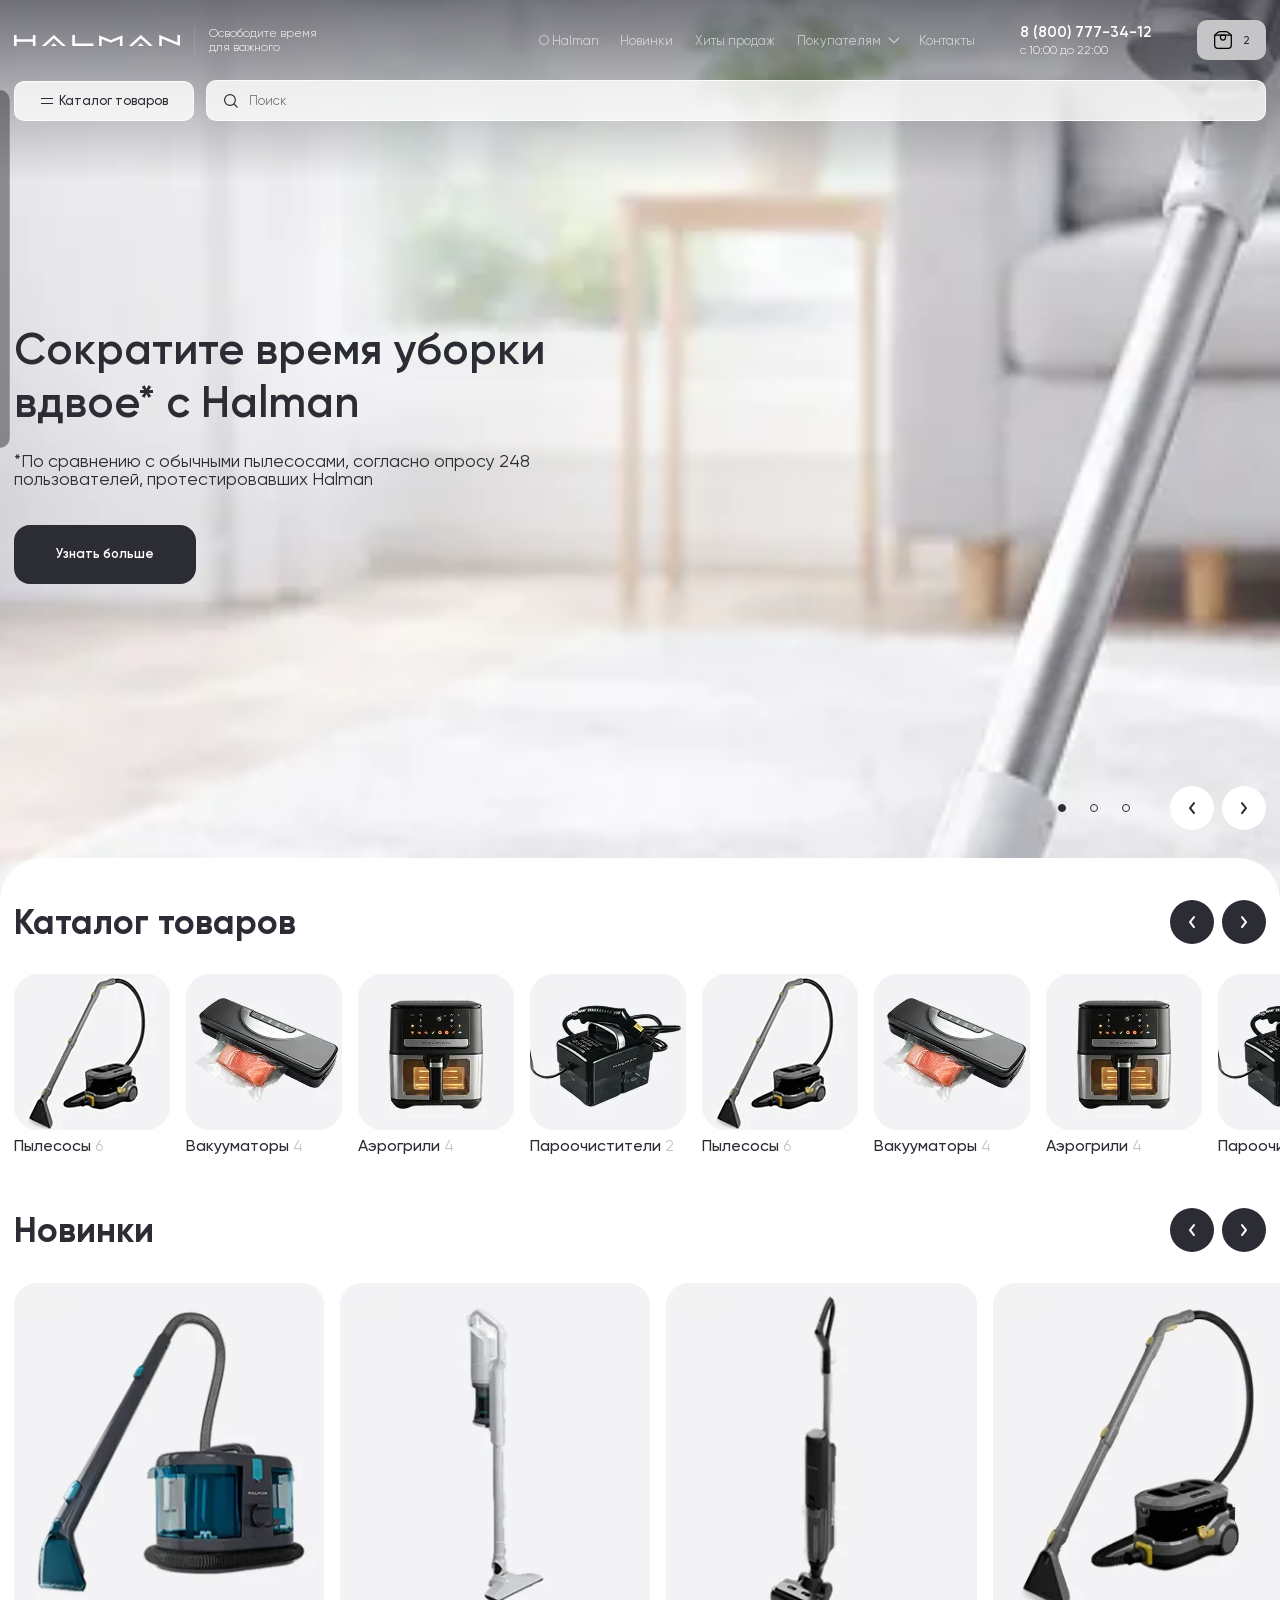
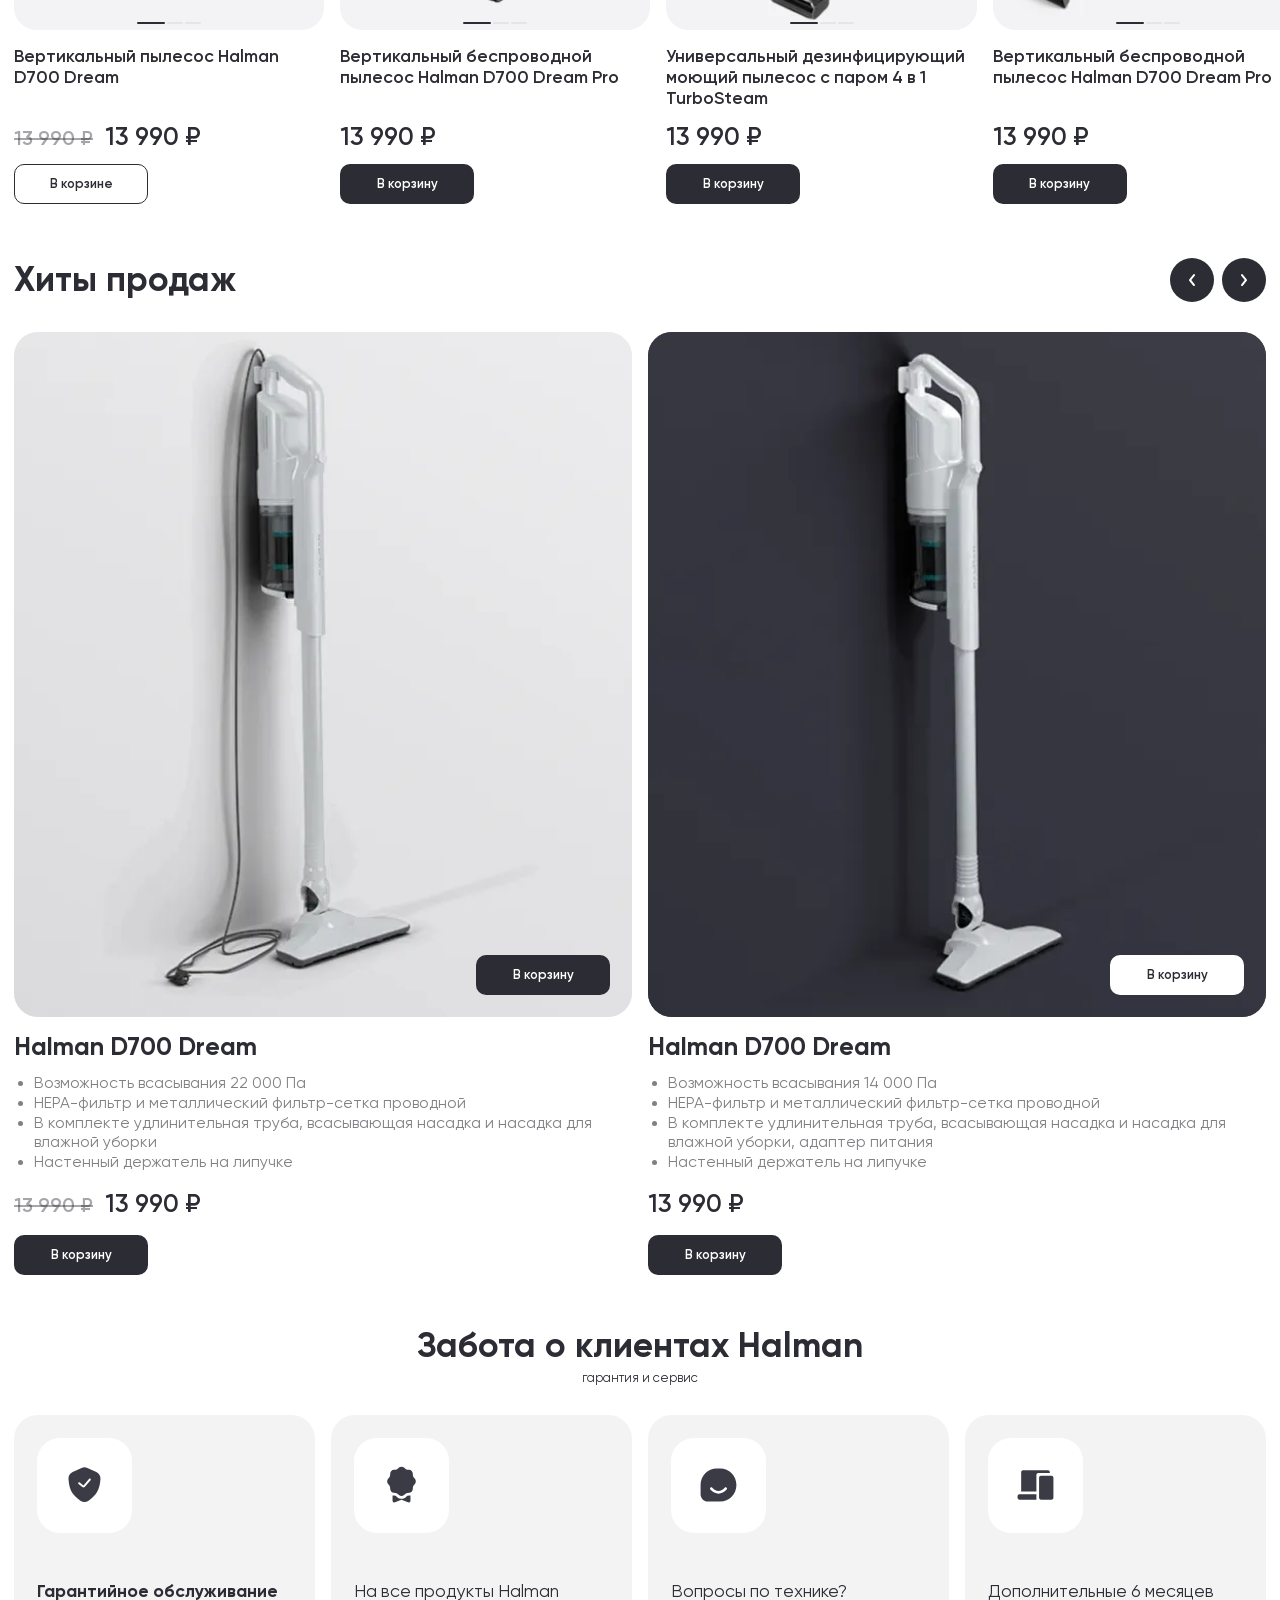
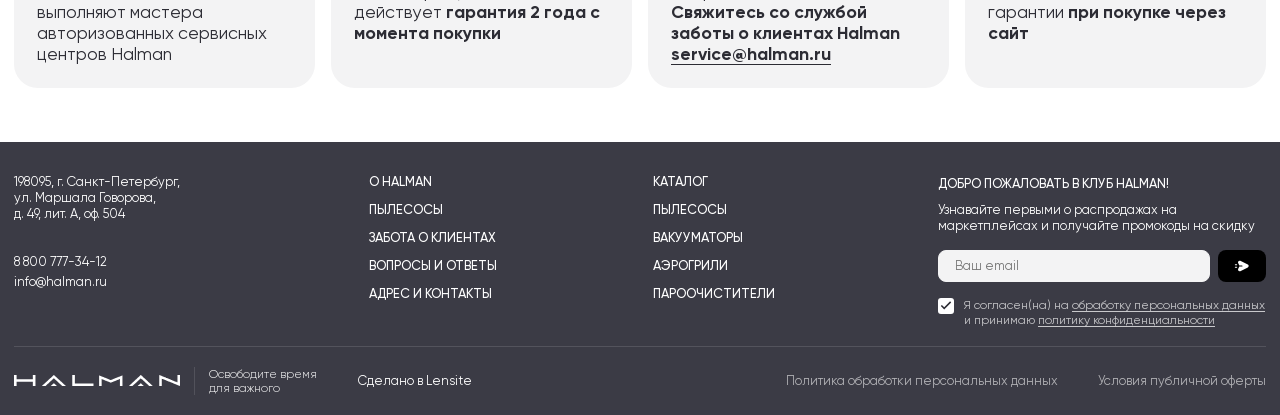
==== commit 6527f4aa: "Update halman build" ====
--- a/index.html
+++ b/index.html
@@ -11,9 +11,9 @@
 		<link rel="preload" href="./assets/fonts/Gilroy-Bold.woff2" as="font" type="font/woff2" crossorigin="anonymous">
 		<link rel="shortcut icon" href="./assets/img/favicon.ico">
 		<title>Главная страница</title>
-		<script type="module" crossorigin="" src="./js/index.min.js?v=1778854203745"></script>
+		<script type="module" crossorigin="" src="./js/index.min.js?v=1779362476061"></script>
 		<link rel="modulepreload" crossorigin="" href="./js/app.min.js">
-		<link rel="stylesheet" crossorigin="" href="./css/style.min.css?v=1778854203745">
+		<link rel="stylesheet" crossorigin="" href="./css/style.min.css?v=1779362476061">
 	</head>
 	<body>
 		<div class="wrapper">
@@ -147,7 +147,7 @@
 													<a href="#" class="header-catalog__model" data-image="assets/img/products/product2-image1.jpg" data-title="Вертикальный беспроводной пылесос Halman WVC100" data-text="Легкий корпус и удобная насадка для ежедневной уборки." data-price="13 990 ₽">WVC100</a>
 													<a href="#" class="header-catalog__model" data-badge="new" data-image="assets/img/products/product3-image1.jpg" data-title="Вертикальный пылесос Halman D700 Dream Pro" data-text="Мощная модель для сухой и влажной уборки дома." data-old-price="13 990 ₽" data-price="13 990 ₽">D700DreamPro</a>
 													<a href="#" class="header-catalog__model _item-active" data-badge="sale" data-image="assets/img/products/product4-image1.jpg" data-title="Вертикальный беспроводной пылесос Halman CSVC300" data-text="Новинка от Arnica повторяет исключительные характеристики известной модели Tesla Premium." data-old-price="13 990 ₽" data-price="13 990 ₽">TurboSteam</a>
-													<a href="#" class="header-catalog__model" data-badge="hot" data-image="assets/img/products/product2-image1.jpg" data-title="Вертикальный беспроводной пылесос Halman CSVC300" data-text="Компактная модель для быстрой уборки без лишних проводов." data-price="13 990 ₽">CSVC300</a>
+													<a href="#" class="header-catalog__model" data-badge="hot" data-image="assets/img/products/product2-image1.jpg" data-title="CSVC300" data-text="Компактная модель для быстрой уборки без лишних проводов." data-price="13 990 ₽">CSVC300</a>
 													<a href="#" class="header-catalog__model" data-badge="sale" data-image="assets/img/products/product1-image1.jpg" data-title="Моющий пылесос Halman WDVC2200 Aqua Power" data-text="Мощный моющий пылесос для сложных задач." data-old-price="13 990 ₽" data-price="13 990 ₽">WDVC2200 Aqua Power</a>
 													<div class="header-catalog__model-head">
 														<span>Вертикальные пылесосы</span>
@@ -1060,6 +1060,475 @@
 							</button>
 						</div>
 						<div class="cart-popup__items">
+							<div class="cart-popup__item cart-item">
+								<a href="#" class="cart-item__image">
+									<picture>
+										<img data-fls-lazy="" alt="" loading="lazy" data-src="./assets/img/products/product1-image1.webp">
+									</picture>
+								</a>
+								<div class="cart-item__about">
+									<a href="#" class="cart-item__name">Halman D700 Dream легкий вертикальный пылесос для повседневных задач</a>
+									<div class="cart-item__code">
+										Артикул:
+										<strong>ET14330</strong>
+									</div>
+								</div>
+								<div data-fls-quantity="" class="cart-item__quantity quantity">
+									<button data-fls-quantity-minus="" type="button" class="quantity__button quantity__button--minus" aria-label="Уменьшить количество"></button>
+									<div class="quantity__input">
+										<input data-fls-quantity-value="" autocomplete="off" type="text" name="quantity[]" value="1" aria-label="Количество">
+									</div>
+									<button data-fls-quantity-plus="" type="button" class="quantity__button quantity__button--plus" aria-label="Увеличить количество"></button>
+								</div>
+								<div class="cart-item__price">
+									<div class="price">
+										<div class="price price_old">5 590 ₽</div>
+										<div class="price price_new">3 290 ₽</div>
+									</div>
+								</div>
+								<div class="cart-item__actions">
+									<button type="button" class="cart-item__remove animation" data-fls-iconanimation="" aria-label="Удалить товар">
+										<svg class="icon animation__object" aria-hidden="true">
+											<use href="./assets/img/spritemap.svg#sprite-close"></use>
+										</svg>
+									</button>
+								</div>
+							</div>
+							<div class="cart-popup__item cart-item">
+								<a href="#" class="cart-item__image">
+									<picture>
+										<img data-fls-lazy="" alt="" loading="lazy" data-src="./assets/img/products/product1-image1.webp">
+									</picture>
+								</a>
+								<div class="cart-item__about">
+									<a href="#" class="cart-item__name">Halman D700 Dream легкий вертикальный пылесос для повседневных задач</a>
+									<div class="cart-item__code">
+										Артикул:
+										<strong>ET14330</strong>
+									</div>
+								</div>
+								<div data-fls-quantity="" class="cart-item__quantity quantity">
+									<button data-fls-quantity-minus="" type="button" class="quantity__button quantity__button--minus" aria-label="Уменьшить количество"></button>
+									<div class="quantity__input">
+										<input data-fls-quantity-value="" autocomplete="off" type="text" name="quantity[]" value="1" aria-label="Количество">
+									</div>
+									<button data-fls-quantity-plus="" type="button" class="quantity__button quantity__button--plus" aria-label="Увеличить количество"></button>
+								</div>
+								<div class="cart-item__price">
+									<div class="price">
+										<div class="price price_current">3 290 ₽</div>
+									</div>
+								</div>
+								<div class="cart-item__actions">
+									<button type="button" class="cart-item__remove animation" data-fls-iconanimation="" aria-label="Удалить товар">
+										<svg class="icon animation__object" aria-hidden="true">
+											<use href="./assets/img/spritemap.svg#sprite-close"></use>
+										</svg>
+									</button>
+								</div>
+							</div>
+							<div class="cart-popup__item cart-item">
+								<a href="#" class="cart-item__image">
+									<picture>
+										<img data-fls-lazy="" alt="" loading="lazy" data-src="./assets/img/products/product1-image1.webp">
+									</picture>
+								</a>
+								<div class="cart-item__about">
+									<a href="#" class="cart-item__name">Halman D700 Dream легкий вертикальный пылесос для повседневных задач</a>
+									<div class="cart-item__code">
+										Артикул:
+										<strong>ET14330</strong>
+									</div>
+								</div>
+								<div data-fls-quantity="" class="cart-item__quantity quantity">
+									<button data-fls-quantity-minus="" type="button" class="quantity__button quantity__button--minus" aria-label="Уменьшить количество"></button>
+									<div class="quantity__input">
+										<input data-fls-quantity-value="" autocomplete="off" type="text" name="quantity[]" value="1" aria-label="Количество">
+									</div>
+									<button data-fls-quantity-plus="" type="button" class="quantity__button quantity__button--plus" aria-label="Увеличить количество"></button>
+								</div>
+								<div class="cart-item__price">
+									<div class="price">
+										<div class="price price_old">5 590 ₽</div>
+										<div class="price price_new">3 290 ₽</div>
+									</div>
+								</div>
+								<div class="cart-item__actions">
+									<button type="button" class="cart-item__remove animation" data-fls-iconanimation="" aria-label="Удалить товар">
+										<svg class="icon animation__object" aria-hidden="true">
+											<use href="./assets/img/spritemap.svg#sprite-close"></use>
+										</svg>
+									</button>
+								</div>
+							</div>
+							<div class="cart-popup__item cart-item">
+								<a href="#" class="cart-item__image">
+									<picture>
+										<img data-fls-lazy="" alt="" loading="lazy" data-src="./assets/img/products/product1-image1.webp">
+									</picture>
+								</a>
+								<div class="cart-item__about">
+									<a href="#" class="cart-item__name">Halman D700 Dream легкий вертикальный пылесос для повседневных задач</a>
+									<div class="cart-item__code">
+										Артикул:
+										<strong>ET14330</strong>
+									</div>
+								</div>
+								<div data-fls-quantity="" class="cart-item__quantity quantity">
+									<button data-fls-quantity-minus="" type="button" class="quantity__button quantity__button--minus" aria-label="Уменьшить количество"></button>
+									<div class="quantity__input">
+										<input data-fls-quantity-value="" autocomplete="off" type="text" name="quantity[]" value="1" aria-label="Количество">
+									</div>
+									<button data-fls-quantity-plus="" type="button" class="quantity__button quantity__button--plus" aria-label="Увеличить количество"></button>
+								</div>
+								<div class="cart-item__price">
+									<div class="price">
+										<div class="price price_current">3 290 ₽</div>
+									</div>
+								</div>
+								<div class="cart-item__actions">
+									<button type="button" class="cart-item__remove animation" data-fls-iconanimation="" aria-label="Удалить товар">
+										<svg class="icon animation__object" aria-hidden="true">
+											<use href="./assets/img/spritemap.svg#sprite-close"></use>
+										</svg>
+									</button>
+								</div>
+							</div>
+							<div class="cart-popup__item cart-item">
+								<a href="#" class="cart-item__image">
+									<picture>
+										<img data-fls-lazy="" alt="" loading="lazy" data-src="./assets/img/products/product1-image1.webp">
+									</picture>
+								</a>
+								<div class="cart-item__about">
+									<a href="#" class="cart-item__name">Halman D700 Dream легкий вертикальный пылесос для повседневных задач</a>
+									<div class="cart-item__code">
+										Артикул:
+										<strong>ET14330</strong>
+									</div>
+								</div>
+								<div data-fls-quantity="" class="cart-item__quantity quantity">
+									<button data-fls-quantity-minus="" type="button" class="quantity__button quantity__button--minus" aria-label="Уменьшить количество"></button>
+									<div class="quantity__input">
+										<input data-fls-quantity-value="" autocomplete="off" type="text" name="quantity[]" value="1" aria-label="Количество">
+									</div>
+									<button data-fls-quantity-plus="" type="button" class="quantity__button quantity__button--plus" aria-label="Увеличить количество"></button>
+								</div>
+								<div class="cart-item__price">
+									<div class="price">
+										<div class="price price_old">5 590 ₽</div>
+										<div class="price price_new">3 290 ₽</div>
+									</div>
+								</div>
+								<div class="cart-item__actions">
+									<button type="button" class="cart-item__remove animation" data-fls-iconanimation="" aria-label="Удалить товар">
+										<svg class="icon animation__object" aria-hidden="true">
+											<use href="./assets/img/spritemap.svg#sprite-close"></use>
+										</svg>
+									</button>
+								</div>
+							</div>
+							<div class="cart-popup__item cart-item">
+								<a href="#" class="cart-item__image">
+									<picture>
+										<img data-fls-lazy="" alt="" loading="lazy" data-src="./assets/img/products/product1-image1.webp">
+									</picture>
+								</a>
+								<div class="cart-item__about">
+									<a href="#" class="cart-item__name">Halman D700 Dream легкий вертикальный пылесос для повседневных задач</a>
+									<div class="cart-item__code">
+										Артикул:
+										<strong>ET14330</strong>
+									</div>
+								</div>
+								<div data-fls-quantity="" class="cart-item__quantity quantity">
+									<button data-fls-quantity-minus="" type="button" class="quantity__button quantity__button--minus" aria-label="Уменьшить количество"></button>
+									<div class="quantity__input">
+										<input data-fls-quantity-value="" autocomplete="off" type="text" name="quantity[]" value="1" aria-label="Количество">
+									</div>
+									<button data-fls-quantity-plus="" type="button" class="quantity__button quantity__button--plus" aria-label="Увеличить количество"></button>
+								</div>
+								<div class="cart-item__price">
+									<div class="price">
+										<div class="price price_current">3 290 ₽</div>
+									</div>
+								</div>
+								<div class="cart-item__actions">
+									<button type="button" class="cart-item__remove animation" data-fls-iconanimation="" aria-label="Удалить товар">
+										<svg class="icon animation__object" aria-hidden="true">
+											<use href="./assets/img/spritemap.svg#sprite-close"></use>
+										</svg>
+									</button>
+								</div>
+							</div>
+							<div class="cart-popup__item cart-item">
+								<a href="#" class="cart-item__image">
+									<picture>
+										<img data-fls-lazy="" alt="" loading="lazy" data-src="./assets/img/products/product1-image1.webp">
+									</picture>
+								</a>
+								<div class="cart-item__about">
+									<a href="#" class="cart-item__name">Halman D700 Dream легкий вертикальный пылесос для повседневных задач</a>
+									<div class="cart-item__code">
+										Артикул:
+										<strong>ET14330</strong>
+									</div>
+								</div>
+								<div data-fls-quantity="" class="cart-item__quantity quantity">
+									<button data-fls-quantity-minus="" type="button" class="quantity__button quantity__button--minus" aria-label="Уменьшить количество"></button>
+									<div class="quantity__input">
+										<input data-fls-quantity-value="" autocomplete="off" type="text" name="quantity[]" value="1" aria-label="Количество">
+									</div>
+									<button data-fls-quantity-plus="" type="button" class="quantity__button quantity__button--plus" aria-label="Увеличить количество"></button>
+								</div>
+								<div class="cart-item__price">
+									<div class="price">
+										<div class="price price_old">5 590 ₽</div>
+										<div class="price price_new">3 290 ₽</div>
+									</div>
+								</div>
+								<div class="cart-item__actions">
+									<button type="button" class="cart-item__remove animation" data-fls-iconanimation="" aria-label="Удалить товар">
+										<svg class="icon animation__object" aria-hidden="true">
+											<use href="./assets/img/spritemap.svg#sprite-close"></use>
+										</svg>
+									</button>
+								</div>
+							</div>
+							<div class="cart-popup__item cart-item">
+								<a href="#" class="cart-item__image">
+									<picture>
+										<img data-fls-lazy="" alt="" loading="lazy" data-src="./assets/img/products/product1-image1.webp">
+									</picture>
+								</a>
+								<div class="cart-item__about">
+									<a href="#" class="cart-item__name">Halman D700 Dream легкий вертикальный пылесос для повседневных задач</a>
+									<div class="cart-item__code">
+										Артикул:
+										<strong>ET14330</strong>
+									</div>
+								</div>
+								<div data-fls-quantity="" class="cart-item__quantity quantity">
+									<button data-fls-quantity-minus="" type="button" class="quantity__button quantity__button--minus" aria-label="Уменьшить количество"></button>
+									<div class="quantity__input">
+										<input data-fls-quantity-value="" autocomplete="off" type="text" name="quantity[]" value="1" aria-label="Количество">
+									</div>
+									<button data-fls-quantity-plus="" type="button" class="quantity__button quantity__button--plus" aria-label="Увеличить количество"></button>
+								</div>
+								<div class="cart-item__price">
+									<div class="price">
+										<div class="price price_current">3 290 ₽</div>
+									</div>
+								</div>
+								<div class="cart-item__actions">
+									<button type="button" class="cart-item__remove animation" data-fls-iconanimation="" aria-label="Удалить товар">
+										<svg class="icon animation__object" aria-hidden="true">
+											<use href="./assets/img/spritemap.svg#sprite-close"></use>
+										</svg>
+									</button>
+								</div>
+							</div>
+							<div class="cart-popup__item cart-item">
+								<a href="#" class="cart-item__image">
+									<picture>
+										<img data-fls-lazy="" alt="" loading="lazy" data-src="./assets/img/products/product1-image1.webp">
+									</picture>
+								</a>
+								<div class="cart-item__about">
+									<a href="#" class="cart-item__name">Halman D700 Dream легкий вертикальный пылесос для повседневных задач</a>
+									<div class="cart-item__code">
+										Артикул:
+										<strong>ET14330</strong>
+									</div>
+								</div>
+								<div data-fls-quantity="" class="cart-item__quantity quantity">
+									<button data-fls-quantity-minus="" type="button" class="quantity__button quantity__button--minus" aria-label="Уменьшить количество"></button>
+									<div class="quantity__input">
+										<input data-fls-quantity-value="" autocomplete="off" type="text" name="quantity[]" value="1" aria-label="Количество">
+									</div>
+									<button data-fls-quantity-plus="" type="button" class="quantity__button quantity__button--plus" aria-label="Увеличить количество"></button>
+								</div>
+								<div class="cart-item__price">
+									<div class="price">
+										<div class="price price_old">5 590 ₽</div>
+										<div class="price price_new">3 290 ₽</div>
+									</div>
+								</div>
+								<div class="cart-item__actions">
+									<button type="button" class="cart-item__remove animation" data-fls-iconanimation="" aria-label="Удалить товар">
+										<svg class="icon animation__object" aria-hidden="true">
+											<use href="./assets/img/spritemap.svg#sprite-close"></use>
+										</svg>
+									</button>
+								</div>
+							</div>
+							<div class="cart-popup__item cart-item">
+								<a href="#" class="cart-item__image">
+									<picture>
+										<img data-fls-lazy="" alt="" loading="lazy" data-src="./assets/img/products/product1-image1.webp">
+									</picture>
+								</a>
+								<div class="cart-item__about">
+									<a href="#" class="cart-item__name">Halman D700 Dream легкий вертикальный пылесос для повседневных задач</a>
+									<div class="cart-item__code">
+										Артикул:
+										<strong>ET14330</strong>
+									</div>
+								</div>
+								<div data-fls-quantity="" class="cart-item__quantity quantity">
+									<button data-fls-quantity-minus="" type="button" class="quantity__button quantity__button--minus" aria-label="Уменьшить количество"></button>
+									<div class="quantity__input">
+										<input data-fls-quantity-value="" autocomplete="off" type="text" name="quantity[]" value="1" aria-label="Количество">
+									</div>
+									<button data-fls-quantity-plus="" type="button" class="quantity__button quantity__button--plus" aria-label="Увеличить количество"></button>
+								</div>
+								<div class="cart-item__price">
+									<div class="price">
+										<div class="price price_current">3 290 ₽</div>
+									</div>
+								</div>
+								<div class="cart-item__actions">
+									<button type="button" class="cart-item__remove animation" data-fls-iconanimation="" aria-label="Удалить товар">
+										<svg class="icon animation__object" aria-hidden="true">
+											<use href="./assets/img/spritemap.svg#sprite-close"></use>
+										</svg>
+									</button>
+								</div>
+							</div>
+							<div class="cart-popup__item cart-item">
+								<a href="#" class="cart-item__image">
+									<picture>
+										<img data-fls-lazy="" alt="" loading="lazy" data-src="./assets/img/products/product1-image1.webp">
+									</picture>
+								</a>
+								<div class="cart-item__about">
+									<a href="#" class="cart-item__name">Halman D700 Dream легкий вертикальный пылесос для повседневных задач</a>
+									<div class="cart-item__code">
+										Артикул:
+										<strong>ET14330</strong>
+									</div>
+								</div>
+								<div data-fls-quantity="" class="cart-item__quantity quantity">
+									<button data-fls-quantity-minus="" type="button" class="quantity__button quantity__button--minus" aria-label="Уменьшить количество"></button>
+									<div class="quantity__input">
+										<input data-fls-quantity-value="" autocomplete="off" type="text" name="quantity[]" value="1" aria-label="Количество">
+									</div>
+									<button data-fls-quantity-plus="" type="button" class="quantity__button quantity__button--plus" aria-label="Увеличить количество"></button>
+								</div>
+								<div class="cart-item__price">
+									<div class="price">
+										<div class="price price_old">5 590 ₽</div>
+										<div class="price price_new">3 290 ₽</div>
+									</div>
+								</div>
+								<div class="cart-item__actions">
+									<button type="button" class="cart-item__remove animation" data-fls-iconanimation="" aria-label="Удалить товар">
+										<svg class="icon animation__object" aria-hidden="true">
+											<use href="./assets/img/spritemap.svg#sprite-close"></use>
+										</svg>
+									</button>
+								</div>
+							</div>
+							<div class="cart-popup__item cart-item">
+								<a href="#" class="cart-item__image">
+									<picture>
+										<img data-fls-lazy="" alt="" loading="lazy" data-src="./assets/img/products/product1-image1.webp">
+									</picture>
+								</a>
+								<div class="cart-item__about">
+									<a href="#" class="cart-item__name">Halman D700 Dream легкий вертикальный пылесос для повседневных задач</a>
+									<div class="cart-item__code">
+										Артикул:
+										<strong>ET14330</strong>
+									</div>
+								</div>
+								<div data-fls-quantity="" class="cart-item__quantity quantity">
+									<button data-fls-quantity-minus="" type="button" class="quantity__button quantity__button--minus" aria-label="Уменьшить количество"></button>
+									<div class="quantity__input">
+										<input data-fls-quantity-value="" autocomplete="off" type="text" name="quantity[]" value="1" aria-label="Количество">
+									</div>
+									<button data-fls-quantity-plus="" type="button" class="quantity__button quantity__button--plus" aria-label="Увеличить количество"></button>
+								</div>
+								<div class="cart-item__price">
+									<div class="price">
+										<div class="price price_current">3 290 ₽</div>
+									</div>
+								</div>
+								<div class="cart-item__actions">
+									<button type="button" class="cart-item__remove animation" data-fls-iconanimation="" aria-label="Удалить товар">
+										<svg class="icon animation__object" aria-hidden="true">
+											<use href="./assets/img/spritemap.svg#sprite-close"></use>
+										</svg>
+									</button>
+								</div>
+							</div>
+							<div class="cart-popup__item cart-item">
+								<a href="#" class="cart-item__image">
+									<picture>
+										<img data-fls-lazy="" alt="" loading="lazy" data-src="./assets/img/products/product1-image1.webp">
+									</picture>
+								</a>
+								<div class="cart-item__about">
+									<a href="#" class="cart-item__name">Halman D700 Dream легкий вертикальный пылесос для повседневных задач</a>
+									<div class="cart-item__code">
+										Артикул:
+										<strong>ET14330</strong>
+									</div>
+								</div>
+								<div data-fls-quantity="" class="cart-item__quantity quantity">
+									<button data-fls-quantity-minus="" type="button" class="quantity__button quantity__button--minus" aria-label="Уменьшить количество"></button>
+									<div class="quantity__input">
+										<input data-fls-quantity-value="" autocomplete="off" type="text" name="quantity[]" value="1" aria-label="Количество">
+									</div>
+									<button data-fls-quantity-plus="" type="button" class="quantity__button quantity__button--plus" aria-label="Увеличить количество"></button>
+								</div>
+								<div class="cart-item__price">
+									<div class="price">
+										<div class="price price_old">5 590 ₽</div>
+										<div class="price price_new">3 290 ₽</div>
+									</div>
+								</div>
+								<div class="cart-item__actions">
+									<button type="button" class="cart-item__remove animation" data-fls-iconanimation="" aria-label="Удалить товар">
+										<svg class="icon animation__object" aria-hidden="true">
+											<use href="./assets/img/spritemap.svg#sprite-close"></use>
+										</svg>
+									</button>
+								</div>
+							</div>
+							<div class="cart-popup__item cart-item">
+								<a href="#" class="cart-item__image">
+									<picture>
+										<img data-fls-lazy="" alt="" loading="lazy" data-src="./assets/img/products/product1-image1.webp">
+									</picture>
+								</a>
+								<div class="cart-item__about">
+									<a href="#" class="cart-item__name">Halman D700 Dream легкий вертикальный пылесос для повседневных задач</a>
+									<div class="cart-item__code">
+										Артикул:
+										<strong>ET14330</strong>
+									</div>
+								</div>
+								<div data-fls-quantity="" class="cart-item__quantity quantity">
+									<button data-fls-quantity-minus="" type="button" class="quantity__button quantity__button--minus" aria-label="Уменьшить количество"></button>
+									<div class="quantity__input">
+										<input data-fls-quantity-value="" autocomplete="off" type="text" name="quantity[]" value="1" aria-label="Количество">
+									</div>
+									<button data-fls-quantity-plus="" type="button" class="quantity__button quantity__button--plus" aria-label="Увеличить количество"></button>
+								</div>
+								<div class="cart-item__price">
+									<div class="price">
+										<div class="price price_current">3 290 ₽</div>
+									</div>
+								</div>
+								<div class="cart-item__actions">
+									<button type="button" class="cart-item__remove animation" data-fls-iconanimation="" aria-label="Удалить товар">
+										<svg class="icon animation__object" aria-hidden="true">
+											<use href="./assets/img/spritemap.svg#sprite-close"></use>
+										</svg>
+									</button>
+								</div>
+							</div>
 							<div class="cart-popup__item cart-item">
 								<a href="#" class="cart-item__image">
 									<picture>
--- a/css/style.min.css
+++ b/css/style.min.css
@@ -1 +1 @@
-*{border:0;margin:0;padding:0}*,:after,:before{box-sizing:border-box}:after,:before{display:inline-block}body,html{height:100%}body{line-height:1;scrollbar-gutter:stable;-ms-text-size-adjust:100%;-moz-text-size-adjust:100%;-webkit-text-size-adjust:100%;-webkit-font-smoothing:antialiased;-moz-osx-font-smoothing:grayscale}button,input,textarea{background-color:transparent;color:inherit;font-family:inherit;font-size:inherit;line-height:inherit}input,textarea{width:100%}label{display:inline-block}button,option,select{cursor:pointer}a{color:inherit;display:inline-block;text-decoration:none}ul li{list-style:none}img{height:auto;max-width:100%;vertical-align:middle}h1,h2,h3,h4,h5,h6{font-size:inherit;font-weight:inherit}@font-face{font-display:swap;font-family:Gilroy;font-style:normal;font-weight:600;src:url(../assets/fonts/Gilroy-SemiBold.woff2) format("woff2")}@font-face{font-display:swap;font-family:Gilroy;font-style:normal;font-weight:400;src:url(../assets/fonts/Gilroy-Regular.woff2) format("woff2")}@font-face{font-display:swap;font-family:Gilroy;font-style:normal;font-weight:500;src:url(../assets/fonts/Gilroy-Medium.woff2) format("woff2")}@font-face{font-display:swap;font-family:Gilroy;font-style:normal;font-weight:300;src:url(../assets/fonts/Gilroy-Light.woff2) format("woff2")}@font-face{font-display:swap;font-family:Gilroy;font-style:normal;font-weight:700;src:url(../assets/fonts/Gilroy-Bold.woff2) format("woff2")}html{scroll-behavior:smooth;scroll-padding-top:calc(var(--header-height) + 1rem)}body{color:#2c2c34;font-family:Gilroy;font-size:1rem;min-width:22.5rem}[data-fls-scrolllock] body{overflow:hidden;overscroll-behavior:none;touch-action:none}.wrapper{display:flex;flex-direction:column;min-height:100%;overflow:clip}.wrapper>main{flex:1 1 auto}.wrapper>*{min-width:0}[class*=__container]{margin:0 auto;max-width:86.75rem;padding-left:.875rem;padding-right:.875rem}section:first-child{margin-top:1.625rem}h2{font-weight:700;line-height:1}.icon,img,video{display:block}.icon{flex:0 0 1.5rem;height:1.5rem;width:1.5rem}[class*=link-]{position:relative;white-space:nowrap}[class*=link-]:before{border-bottom:.0625rem solid;bottom:0;content:"";display:block;left:0;position:absolute;transition:all .3s ease 0s;width:0}[data-fls-tippy-content]{cursor:help}.link-underline:before{opacity:1;width:100%}._content>*{margin-bottom:1rem;margin-top:1rem}._content :first-child{margin-top:0}._content :last-child{margin-bottom:0}._nowrap,.sr-only{white-space:nowrap}.sr-only{height:.0625rem;margin:-.0625rem;overflow:hidden;padding:0;position:absolute;width:.0625rem;clip:rect(0 0 0 0);border:0;clip-path:inset(50%)}.badge{backdrop-filter:blur(.875rem);border-radius:62.4375rem;color:#fff;font-size:.625rem;font-weight:500;line-height:1.2;min-height:1.125rem;padding:.1875rem .625rem;pointer-events:none;text-transform:uppercase}.badge:empty,.badge[hidden]{display:none}.badge_sale{background-color:#74bbba}.badge_hot{background-color:#e85d5d}.badge_new{background-color:#2c2c34}.product-card{display:flex;flex-direction:column;gap:1rem}.product-card__image{aspect-ratio:328/367;background-color:#f3f3f4;display:block;overflow:hidden;position:relative}.product-card__image img{height:100%;object-fit:contain;width:100%}.product-card__pictures{height:100%;width:100%}.product-card__slide{align-items:center;display:flex;flex:0 0 100%;justify-content:center}.product-card__gallery-nav{display:grid;grid-auto-columns:1fr;grid-auto-flow:column;inset:0;position:absolute;z-index:2}.product-card__gallery-zone{min-width:0}.product-card__pagination{align-items:center;bottom:.375rem;display:flex;gap:.125rem;justify-content:center;left:50%;position:absolute;transform:translateX(-50%);z-index:3}.product-card__pagination .swiper-pagination-bullet{background-color:rgba(197,197,200,.3);border-radius:1.875rem;height:.125rem;transition:background-color .3s ease,width .3s 0s;width:1rem}.product-card__pagination .swiper-pagination-bullet-active{background-color:#2c2c34;width:1.75rem}.product-card__badges{display:flex;flex-wrap:wrap;gap:.375rem;position:absolute;z-index:1}.product-card__badges:has(.product-card__badge:empty){display:none}.product-card__body{display:flex;flex:1;flex-direction:column;gap:.75rem}.product-card__title{flex:1;font-weight:600;line-height:1.2083333333;transition:color .3s}.product-card__text{color:rgba(44,44,52,.72)}.product-card__text:empty{display:none}.product-card__prices{align-items:baseline;display:flex;gap:.75rem}.product-card__old-price{color:rgba(44,44,52,.42);font-size:1.25rem;font-weight:600;text-decoration:line-through}.product-card__old-price:empty,.product-card__old-price[hidden]{display:none}.product-card__price{font-weight:600;line-height:1.2083333333}.product-card__button._active{background-color:#fff;border-color:#2c2c34;color:#2c2c34}.product-card__button_in-cart{border-color:rgba(44,44,52,.42);color:rgba(44,44,52,.86)}.swiper{overflow:hidden}.swiper-initialized{touch-action:pan-y}.swiper-wrapper{box-sizing:content-box;display:flex;height:100%;position:relative;width:100%}.swiper-vertical .swiper-wrapper{flex-direction:column}.swiper-autoheight .swiper-wrapper{align-items:flex-start}.swiper-initialized .swiper-slide{flex-shrink:0}.swiper-android .swiper-slide,.swiper-android .swiper-wrapper{transform:translateZ(0)}.swiper-button-lock{display:none!important}[data-fls-slider] .swiper-slide{flex-shrink:0}[data-fls-slider] .swiper-pagination{opacity:0;transition:opacity .3s,visibility 0s .3s;visibility:hidden}[data-fls-slider]._slider-ready .swiper-pagination{opacity:1;transition:opacity .3s,visibility 0s;visibility:visible}[data-fls-hero] .slider-navigation,[data-fls-slider-wrapper] .slider-navigation{opacity:0;transition:opacity .3s,visibility 0s .3s;visibility:hidden}[data-fls-hero]._slider-ready .slider-navigation,[data-fls-slider-wrapper]._slider-ready .slider-navigation{opacity:1;transition:opacity .3s,visibility 0s;visibility:visible}.slider-navigation{align-items:center;display:flex;gap:1rem;justify-content:space-between}.slider-navigation__pagination{align-items:center;display:flex;gap:1.5rem;justify-content:center}.slider-navigation__pagination .swiper-pagination-bullet{background-color:transparent;border:.0625rem solid;border-radius:50%;cursor:pointer;height:.5rem;position:relative;transition:background-color .3s,transform .3s;width:.5rem}.slider-navigation__pagination .swiper-pagination-bullet:before{content:"";inset:-.5rem;position:absolute}.slider-navigation__pagination .swiper-pagination-bullet-active{background-color:currentColor}.slider-navigation__arrows{align-items:center;display:flex;gap:.5rem}.slider-navigation__arrow{align-items:center;background-color:#fff;border-radius:50%;color:#2c2c34;display:flex;height:2.75rem;justify-content:center;transition:background-color .3s,color .3s;width:2.75rem}.slider-navigation__arrow .icon{fill:currentColor}.slider-navigation__arrow_prev .icon{rotate:180deg}.menu__item_has-children>.menu__arrow:after{background-color:hsla(0,0%,100%,.6);content:"";display:block;height:1rem;mask:url("data:image/svg+xml;charset=utf-8,%3Csvg xmlns='http://www.w3.org/2000/svg' viewBox='0 0 20 20'%3E%3Cpath d='m8.03 3.47 6 6a.75.75 0 0 1 0 1.06l-6 6a.75.75 0 0 1-1.06-1.06L12.44 10 6.97 4.53a.75.75 0 0 1 1.06-1.06'/%3E%3C/svg%3E") center no-repeat;rotate:90deg;transition:rotate .3s ease,background-color .3s 0s;width:1rem}.menu__item_has-children._hover>.menu__arrow:after{background-color:#fff;rotate:-90deg}.menu__list{align-items:center;display:flex}.menu__item a{color:hsla(0,0%,100%,.6);display:block;transition:color .3s ease 0s}.icon-menu{display:none}.header-catalog__toggle{align-items:center;border:.0625rem solid #fff;border-radius:.625rem;display:flex;font-size:.8125rem;font-weight:500;gap:.375rem;justify-content:center;line-height:1.2307692308;min-height:2.5rem;outline:0;overflow:hidden;padding:.5rem .75rem;position:relative;transition:background-color .3s,border-color .3s,color .3s;width:11.25rem;z-index:41}._catalog-active .header-catalog__toggle,.header-catalog__wrapper{background-color:#fff;color:#2c2c34}.header-catalog__wrapper{left:0;opacity:0;overflow-x:hidden;overflow-y:auto;overscroll-behavior:contain;pointer-events:none;position:fixed;visibility:hidden;width:100%;z-index:45;-webkit-overflow-scrolling:touch;transition:opacity .3s,visibility 0s .3s}._catalog-active .header-catalog__wrapper{display:block!important;opacity:1;pointer-events:all;transition:opacity .3s,visibility 0s;visibility:visible}.header-catalog__wrapper._has-vertical-scroll{padding-right:.5rem}.header-catalog__wrapper._has-vertical-scroll::-webkit-scrollbar{width:.5rem}.header-catalog__wrapper._has-vertical-scroll::-webkit-scrollbar-track{background-color:transparent}.header-catalog__wrapper._has-vertical-scroll::-webkit-scrollbar-thumb{background-color:rgba(44,44,52,.35);border-radius:.5rem}.header-catalog__wrapper._has-vertical-scroll::-webkit-scrollbar-button{height:0;width:0}.header-catalog__container{transform:translateY(-.5rem);transition:transform .3s}._catalog-active .header-catalog__container{transform:translateY(0)}.header-catalog__mobile-head{display:none}.header-catalog__back{align-items:center;background-color:#f3f3f4;border-radius:.625rem;display:flex;flex:0 0 2.5rem;height:2.5rem;justify-content:center;width:2.5rem}.header-catalog__back:before{background-color:#2c2c34;content:"";height:1rem;mask:url("data:image/svg+xml;charset=utf-8,%3Csvg xmlns='http://www.w3.org/2000/svg' viewBox='0 0 20 20'%3E%3Cpath d='m8.03 3.47 6 6a.75.75 0 0 1 0 1.06l-6 6a.75.75 0 0 1-1.06-1.06L12.44 10 6.97 4.53a.75.75 0 0 1 1.06-1.06'/%3E%3C/svg%3E") center no-repeat;rotate:-180deg;width:1rem}.header-catalog__mobile-title{font-size:1.125rem;font-weight:500;text-align:left}.header-catalog__layout{display:grid;gap:.625rem;grid-template-columns:minmax(15rem,21.7647058824%) minmax(15rem,22.0588235294%) 1fr minmax(12.5rem,19.3382352941%);padding-block:1.25rem 2.5rem}.header-catalog__layout .product-card__badges{display:none}.header-catalog__categories{align-content:start;display:grid;gap:.5rem}.header-catalog__category{align-items:center;background-color:#f3f3f4;border:.0625rem solid transparent;border-radius:1.5rem;display:grid;gap:.625rem;grid-template-columns:27.027027027% 1fr auto;overflow:hidden;padding:.25rem;transition:background-color .3s,border-color .3s}.header-catalog__category._item-active{border-color:#2c2c34}.header-catalog__category-image{border-radius:1.5rem;overflow:hidden}.header-catalog__category-image img{aspect-ratio:1;object-fit:contain;width:100%}.header-catalog__category-title{font-weight:600;justify-self:start}.header-catalog__category-count{font-weight:500}.header-catalog__models{background-color:#f3f3f4;border-radius:1.5rem;padding:2rem 1.5rem}.header-catalog__model-group{align-content:start;display:none;gap:.25rem}.header-catalog__model-group._item-active{display:grid}.header-catalog__model-head{align-items:center;color:rgba(44,44,52,.6);display:flex;font-size:.75rem;font-weight:600;gap:.5rem;justify-content:space-between}.header-catalog__model-head:not(:first-child){margin-top:1.875rem}.header-catalog__model-head:not(:last-child){margin-bottom:.625rem}.header-catalog__model{align-items:center;border:.0625rem solid transparent;border-radius:.625rem;display:flex;font-weight:500;justify-content:space-between;margin-inline:-.625rem;padding:.9375rem 2.625rem .9375rem .625rem;position:relative;text-align:left;transition:background-color .3s}.header-catalog__model:before{background-color:#fff;height:.875rem;mask:url("data:image/svg+xml;charset=utf-8,%3Csvg xmlns='http://www.w3.org/2000/svg' viewBox='0 0 20 20'%3E%3Cpath d='m5.303 13.636 8.333-8.333a.75.75 0 0 1 1.06 1.06l-8.333 8.334a.75.75 0 0 1-1.06-1.06'/%3E%3Cpath d='M5.833 5.083h8.333a.75.75 0 0 1 .75.75v8.334a.75.75 0 0 1-1.5 0V6.583H5.833a.75.75 0 0 1 0-1.5'/%3E%3C/svg%3E") center no-repeat;right:.8125rem;width:.875rem;z-index:1}.header-catalog__model:after,.header-catalog__model:before{content:"";opacity:0;position:absolute;top:50%;transform:translateY(-50%);transition:opacity .3s}.header-catalog__model:after{background-color:#2c2c34;border-radius:50%;height:1.1875rem;right:.625rem;width:1.1875rem}.header-catalog__all:not(:first-child){margin-top:.625rem}.header-catalog__preview{background-color:#f3f3f4;border-radius:1.5rem;overflow:hidden;position:relative}.header-catalog__preview-badge{left:1rem;position:absolute;top:1rem;transition:opacity .3s,transform .3s;z-index:1}.header-catalog__preview-image{height:100%;object-fit:contain;transition:opacity .3s,transform .3s;width:100%}.header-catalog .product-card{display:flex;flex-direction:column}.header-catalog .product-card__body{display:flex;flex:1;flex-direction:column;gap:.75rem;transition:opacity .3s,transform .3s}.header-catalog .product-card__image{aspect-ratio:263/336;position:relative;transition:opacity .3s,transform .3s}.header-catalog .product-card__image img{inset:0;position:absolute}.header-catalog .product-card__text{color:#2c2c34;flex:1;font-size:.8125rem;line-height:1.3846153846}.header-catalog .product-card__prices{margin-bottom:.5rem}.header-catalog._product-changing .header-catalog__preview-badge,.header-catalog._product-changing .product-card__body,.header-catalog._product-changing .product-card__image{opacity:0;transform:translateY(.25rem)}.header-catalog._product-changing .header-catalog__preview-image{opacity:0;transform:scale(.98)}.header{background-color:#3b3b45;color:#fff;position:relative;transition:background-color .3s;z-index:60}.header__top .header__container-top{align-items:center;display:flex;padding-top:1.25rem}.header__contacts{align-content:flex-start;display:grid;row-gap:.125rem}.header__phone{font-size:.9375rem;font-weight:600;line-height:1.2}.header__worktime{font-size:.75rem;font-weight:300;line-height:1.1666666667}.header__cart{align-items:center;display:flex;gap:.625rem;transition:background-color .3s,color .3s,opacity .3s,transform .3s,flex-basis .3s,width .3s,margin-left .3s,padding .3s,visibility 0s}.header__cart-icon .icon{flex:0 0 1.25rem;height:1.25rem;width:1.25rem}.header__cart-count{font-size:.75rem;font-weight:500;line-height:1.25}.header_transparent{background-color:transparent;color:#fff;position:relative}.header_transparent .search__form{background-color:hsla(0,0%,100%,.8);border-color:hsla(0,0%,100%,.8)}.header_transparent .search__form .search__icon .icon{fill:#2c2c34}[data-fls-header-scroll]{left:0;right:0}[data-fls-header-scroll-show].--header-scroll{transition:translate .3s;translate:0 -100%}[data-fls-header-scroll-show].--header-show{translate:0 0}.search._search-active,.search._search-modal-active{position:relative;z-index:45}.search__mobile-toggle{align-items:center;justify-content:center}.search__mobile-toggle .icon{fill:#fff;flex:0 0 1.25rem;height:1.25rem;width:1.25rem}.search__form{align-items:center;background-color:#2c2c34;border:.0625rem solid #505050;border-radius:.625rem;color:#2c2c34;display:flex;min-height:2.5rem;overflow:hidden;padding-inline:.75rem;position:relative;transition:background-color .3s ease 0s;z-index:51}._search-active .search__form,._search-modal-active .search__form{background-color:#fff}[data-fls-catalog-open] .search__form{z-index:39}.search__icon{align-items:center;display:flex;justify-content:center}.search__form .search__icon{padding-inline:.25rem}.search__icon .icon{fill:#fff;flex:0 0 1rem;height:1rem;transition:fill .3s ease 0s;width:1rem}._search-active .search__form .search__icon .icon,.search__modal .search__icon .icon{fill:#2c2c34}.search__input{font-size:.8125rem;min-width:0;width:100%}.search__input::-webkit-search-cancel-button,.search__input::-webkit-search-decoration,.search__input::-webkit-search-results-button,.search__input::-webkit-search-results-decoration{display:none}.search__input.input{background-color:transparent;border:0;border-radius:0!important;min-height:auto;outline:0;padding-inline:.375rem}.search__close{align-items:center;justify-content:center;opacity:0;padding-inline:.25rem;pointer-events:none;transition:opacity .3s,visibility 0s .3s;visibility:hidden}._search-active .search__close,._search-modal-active .search__close{opacity:1;pointer-events:all;transition:opacity .3s,visibility 0s;visibility:visible}.search__close .icon{flex:0 0 1.5rem;height:1.5rem;width:1.5rem}.search__overlay{background-color:rgba(44,44,52,.3);inset:0;opacity:0;pointer-events:none;position:fixed;transition:opacity .3s,visibility 0s .3s;visibility:hidden;z-index:40}._search-active .search__overlay,._search-modal-active .search__overlay{opacity:1;pointer-events:all;transition:opacity .3s,visibility 0s;visibility:visible}.search__modal{background-color:#fff;color:#2c2c34;left:0;opacity:0;overflow-x:hidden;overflow-y:auto;overscroll-behavior:contain;pointer-events:none;position:fixed;visibility:hidden;width:100%;z-index:50;-webkit-overflow-scrolling:touch;transition:opacity .3s,visibility 0s .3s}._search-active .search__modal,._search-modal-active .search__modal{display:block!important;opacity:1;pointer-events:all;transition:opacity .3s,visibility 0s;visibility:visible}.search__modal._has-vertical-scroll{padding-right:.5rem}.search__modal._has-vertical-scroll::-webkit-scrollbar{width:.5rem}.search__modal._has-vertical-scroll::-webkit-scrollbar-track{background-color:transparent}.search__modal._has-vertical-scroll::-webkit-scrollbar-thumb{background-color:rgba(44,44,52,.35);border-radius:.5rem}.search__modal._has-vertical-scroll::-webkit-scrollbar-button{height:0;width:0}.search__container{transform:translateY(-.5rem);transition:transform .3s}._search-active .search__container,._search-modal-active .search__container{transform:translateY(0)}.search__results{padding-block:1.875rem}.search-form__wrapper{align-items:center;display:flex;width:100%}.search-form__input{align-items:center;display:flex;flex:1;min-width:0}.search-results__tags{display:flex;gap:1rem;margin-inline:-.875rem;overflow-x:auto;overflow-y:hidden;padding-inline:.875rem}.search-results__tag{align-items:center;border:.0625rem solid #c5c5c8;border-radius:2.5rem;display:inline-flex;font-size:.8125rem;font-weight:500;line-height:1.2307692308;padding:.5rem 1rem;transition:background-color .3s,border-color .3s;white-space:nowrap}.search-results__title{font-weight:700;line-height:1.2307692308}.search-results__title:not(:last-child){margin-bottom:1.75rem}.search-results__items{align-content:flex-start;display:grid;row-gap:1rem}.search-item{align-items:center;border-radius:1rem;column-gap:1rem;display:flex;transition:background-color .3s}.search-item__image{background-color:#f3f3f4;border-radius:1rem;flex:0 0 5.625rem;overflow:hidden}.search-item__image img{height:100%;object-fit:contain;transition:transform .3s;width:100%}.search-item__body{align-content:center;display:grid;row-gap:.5rem}.search-item__title{font-weight:600;line-height:1.25;transition:color .3s}.search-item__price{font-weight:600;line-height:1.25}.quantity{border:.0625rem solid #2c2c34;display:flex;height:2.5rem;padding-inline:.75rem;width:6.8125rem}.quantity__button{cursor:pointer;position:relative}.quantity__button:after,.quantity__button:before{background-color:#2c2c34;content:"";height:.125rem;left:50%;margin:0 0 0 -.28125rem;position:absolute;top:50%;transition:all .3s ease 0s;width:.875rem}.quantity__button--plus:before{transform:rotate(-90deg)}.quantity__input{flex:1 1 auto}.quantity__input input{color:#2c2c34;font-size:.8125rem;font-weight:500;height:100%;outline:0;text-align:center;width:100%}input[type=email],input[type=tel],input[type=text],textarea{-webkit-appearance:none;-moz-appearance:none;appearance:none}.input{background-color:#fff;border:.0625rem solid #f1f2f4;border-radius:.5rem!important;caret-color:inherit;display:block;font-size:.8125rem;min-height:3rem;outline:0;padding:.75rem 1rem;width:100%}.input[placeholder]:not([data-fls-placeholder-nohiden])::placeholder{transition:opacity .3s}.input[placeholder]:not([data-fls-placeholder-nohiden]):focus::placeholder{opacity:0}textarea.input{padding:0;resize:vertical}.btn{align-items:center;border:.0625rem solid transparent;border-radius:.625rem;display:inline-flex;font-size:.8125rem;font-weight:600;gap:.5rem;justify-content:center;line-height:1.2307692308;min-height:2.5rem;padding:.5rem 1rem;text-align:center;text-wrap:balance;transition:background-color .3s,border-color .3s,color .3s}.btn .icon{fill:currentColor;transition:transform .3s}.btn_big{border-radius:1rem;min-height:3.6875rem}.btn_bg-main{background-color:#2c2c34;color:#fff}.btn_bg-white{background-color:#fff}.btn_border-gray{background-color:transparent;border-color:#c5c5c8}@keyframes shake-horizontal{0%{transform:translateX(0)}15%{transform:translateX(-.1875rem)}30%{transform:translateX(.125rem)}45%{transform:translateX(-.125rem)}60%{transform:translateX(.0625rem)}75%{transform:translateX(-.0625rem)}90%{transform:translateX(.03125rem)}to{transform:translateX(0)}}.logo{align-items:center;display:flex}.logo__link{margin:-.625rem;padding:.625rem}.logo__link,.logo__mark{display:block;position:relative}.logo__mark{overflow:hidden}.logo__mark:after{background:linear-gradient(110deg,transparent 35%,hsla(0,0%,100%,.65) 50%,transparent 65%);content:"";inset:0;pointer-events:none;position:absolute;transform:translateX(-120%)}.logo__mark img{display:block}.logo__descriptor{border-left:.0625rem solid hsla(0,0%,100%,.12);font-size:.75rem;font-weight:300;line-height:1.1666666667;margin-left:.875rem;max-width:7.75rem;padding-left:.875rem}@keyframes logo-shine{to{transform:translateX(120%)}}body:after{background-color:rgba(0,0,0,.5);content:"";height:100%;left:0;opacity:0;pointer-events:none;position:fixed;top:0;transition:opacity .8s ease 0s;width:100%;z-index:149}[data-fls-popup-open] body:after{opacity:1}[data-fls-popup]{bottom:0;left:0;padding:1.875rem .625rem;pointer-events:none;position:fixed;right:0;top:0;transition:visibility .8s ease 0s;visibility:hidden}[data-fls-popup][data-fls-popup-active]{overflow:auto;pointer-events:auto;visibility:visible;z-index:150}[data-fls-popup-active] [data-fls-popup-body]{transform:scale(1);visibility:visible}[data-fls-popup-wrapper]{align-items:center;display:flex;flex:1 1 auto;flex-direction:column;justify-content:center;min-height:100%;width:100%}[data-fls-popup-body]{background-color:#eee;border-radius:1.25rem;max-width:56.25rem;padding:1.25rem;transform:scale(0);transition:transform .3s ease,visibility .3s 0s;visibility:hidden;width:100%}[data-fls-popup-youtube-place] iframe{aspect-ratio:16/9;width:100%}.cart-popup{overflow:clip!important;padding:0}.cart-popup__wrapper{align-items:flex-end}.cart-popup__body{background-color:#fff;border-radius:0;display:flex;height:100svh;max-width:37.5rem;min-height:100svh;transform:translate(100%)}[data-fls-popup-active] .cart-popup__body{transform:translate(0)}.cart-popup__content{color:#2c2c34;display:flex;flex-direction:column;width:100%}.cart-popup__head{align-items:flex-start;display:flex;gap:1.5rem;justify-content:space-between}.cart-popup__title{align-items:flex-start;display:flex;font-weight:700;gap:.25rem;line-height:1.25}.cart-popup__count{color:rgba(44,44,52,.6);font-size:1.125rem;font-weight:500;line-height:1.2222222222}.cart-popup__close{align-items:center;display:flex;justify-content:center;outline:0}.cart-popup__close .icon{fill:#2c2c34;height:1.875rem;width:1.875rem}.cart-popup__items{min-height:0;overflow-y:auto;padding-bottom:1rem}.cart-popup__items._has-vertical-scroll{padding-right:.5rem}.cart-popup__items._has-vertical-scroll::-webkit-scrollbar{width:.5rem}.cart-popup__items._has-vertical-scroll::-webkit-scrollbar-track{background-color:transparent}.cart-popup__items._has-vertical-scroll::-webkit-scrollbar-thumb{background-color:rgba(44,44,52,.35);border-radius:.5rem}.cart-popup__items._has-vertical-scroll::-webkit-scrollbar-button{height:0;width:0}.cart-popup__item:not(:last-child){margin-bottom:1rem;padding-bottom:1rem}.cart-popup__summary{background-color:#f3f3f4;border-radius:1.5rem;margin-top:auto}.cart-popup__total{border-bottom:.0625rem solid rgba(44,44,52,.12);font-weight:600;gap:1.5rem;justify-content:space-between}.cart-popup__total,.cart-popup__total-prices{align-items:baseline;display:flex}.cart-popup__old-price{color:rgba(44,44,52,.5);font-size:1.125rem;font-weight:600;line-height:1.2222222222;text-decoration:line-through}.cart-popup__price{font-weight:600;line-height:1.21875}.cart-popup__button{width:100%}.cart-popup .cart-item{align-items:center;display:grid;gap:.875rem;grid-template-areas:"image about about actions" "image price quantity quantity";grid-template-columns:18.0722891566% auto minmax(0,1fr) 1.625rem;position:relative}.cart-popup .cart-item__image{background-color:#f3f3f4;display:block;grid-area:image;overflow:hidden}.cart-popup .cart-item__image img{aspect-ratio:1;object-fit:contain;transition:transform .3s;width:100%}.cart-popup .cart-item__about{display:grid;gap:.375rem;grid-area:about;min-width:0}.cart-popup .cart-item__name{font-size:.875rem;font-weight:600;line-height:1.25;max-width:21.0625rem;transition:color .3s}.cart-popup .cart-item__code{display:none}.cart-popup .cart-item__quantity{border-color:#2c2c34;grid-area:quantity;justify-self:start}.cart-popup .cart-item__price{grid-area:price;justify-self:end;white-space:nowrap}.cart-popup .cart-item__price .price{align-items:baseline;display:flex;gap:.75rem}.cart-popup .cart-item__price .price_old{color:rgba(44,44,52,.42);font-weight:600;line-height:1.2222222222;text-decoration:line-through}.cart-popup .cart-item__price .price_current,.cart-popup .cart-item__price .price_new{font-weight:600;line-height:1.2083333333}.cart-popup .cart-item__actions{align-self:start;grid-area:actions;justify-self:end}.cart-popup .cart-item__remove{align-items:center;background-color:#f3f3f4;border-radius:50%;display:flex;flex:0 0 1.625rem;height:1.625rem;justify-content:center;overflow:hidden}.cart-popup .cart-item__remove .icon{fill:#2c2c34;height:1.125rem;width:1.125rem}.subscribe-popup__body{background-color:#fff;border-radius:1rem;max-width:21.4375rem;opacity:0;padding:0;transform:translateY(1.125rem);transition:transform .35s ease,opacity .35s ease,visibility .35s ease}[data-fls-popup-active] .subscribe-popup__body{opacity:1;transform:translateY(0)}.subscribe-popup__content{display:grid;justify-items:center;padding:2.25rem 1.5rem;position:relative;text-align:center}.subscribe-popup__close{align-items:center;background-color:#f3f3f4;border-radius:0 1rem 0 1rem;display:flex;height:2.25rem;justify-content:center;position:absolute;right:0;top:0;width:2.25rem}.subscribe-popup__close .icon{fill:#2c2c34;height:1.5rem;width:1.5rem}.subscribe-popup__icon{align-items:center;background-color:#74bbba;border-radius:50%;display:flex;height:2.375rem;justify-content:center;width:2.375rem}.subscribe-popup__icon:not(:last-child){margin-bottom:1.625rem}.subscribe-popup__icon .icon{fill:#fff;height:1.5rem;width:1.5rem}.subscribe-popup__title{font-size:1.125rem;font-weight:600;line-height:1.1111111111}[data-fls-lazy]{opacity:0;transition:opacity .3s}[data-fls-lazy]._lazy-loaded{opacity:1}[data-fls-sticky-sidebar]{--sticky-sidebar-height:auto;min-width:0;position:relative}[data-fls-sticky-sidebar]._sticky-sidebar-enabled{min-height:var(--sticky-sidebar-height)}._sticky-sidebar-enabled [data-fls-sticky-sidebar-content]{z-index:1}.page_error{display:flex;flex-direction:column}.error-section{align-items:center;display:flex;flex:1 1 auto;margin-bottom:0}.error-section:first-child{margin-top:0}.error-section__container{width:100%}.error-section__body{display:grid;gap:3.25rem;justify-items:center;text-align:center}.error-section__image{height:auto;width:min(26.625rem,100%)}.error-section__title{font-weight:700;line-height:1.25}.error-section__button{min-width:15.75rem}@font-face{font-display:block;font-family:lg;font-style:normal;font-weight:400;src:url(../assets/fonts/lg.woff2?io9a6k) format("woff2")}.lg-icon{font-family:lg!important;font-style:normal;font-variant:normal;font-weight:400;line-height:1;text-transform:none;-webkit-font-smoothing:antialiased;-moz-osx-font-smoothing:grayscale}.lg-container{font-family:system-ui,-apple-system,Segoe UI,Roboto,Helvetica Neue,Arial,Noto Sans,Liberation Sans,sans-serif,Apple Color Emoji,Segoe UI Emoji,Segoe UI Symbol,Noto Color Emoji}.lg-next,.lg-prev{background-color:rgba(0,0,0,.45);border:none;border-radius:.125rem;color:#999;cursor:pointer;display:block;font-size:1.375rem;margin-top:-.625rem;outline:none;padding:.5rem .625rem .5625rem;position:absolute;z-index:1084}.lg-next.disabled,.lg-prev.disabled{cursor:default}.lg-next:hover:not(.disabled),.lg-prev:hover:not(.disabled){color:#fff}.lg-single-item .lg-next,.lg-single-item .lg-prev{display:none}.lg-next:before{content:"\e095"}.lg-prev:after{content:"\e094"}@-webkit-keyframes lg-right-end{0%{left:0}50%{left:-1.875rem}to{left:0}}@-moz-keyframes lg-right-end{0%{left:0}50%{left:-1.875rem}to{left:0}}@-ms-keyframes lg-right-end{0%{left:0}50%{left:-1.875rem}to{left:0}}@keyframes lg-right-end{0%{left:0}50%{left:-1.875rem}to{left:0}}@-webkit-keyframes lg-left-end{0%{left:0}50%{left:1.875rem}to{left:0}}@-moz-keyframes lg-left-end{0%{left:0}50%{left:1.875rem}to{left:0}}@-ms-keyframes lg-left-end{0%{left:0}50%{left:1.875rem}to{left:0}}@keyframes lg-left-end{0%{left:0}50%{left:1.875rem}to{left:0}}.lg-outer.lg-right-end .lg-object{-webkit-animation:lg-right-end .3s;-o-animation:lg-right-end .3s;animation:lg-right-end .3s;position:relative}.lg-outer.lg-left-end .lg-object{-webkit-animation:lg-left-end .3s;-o-animation:lg-left-end .3s;animation:lg-left-end .3s;position:relative}.lg-toolbar{left:0;position:absolute;top:0;width:100%;z-index:1082}.lg-media-overlap .lg-toolbar{background-image:linear-gradient(0deg,transparent,rgba(0,0,0,.4))}.lg-toolbar .lg-icon{background:none;border:none;box-shadow:none;color:#999;cursor:pointer;float:right;font-size:1.5rem;height:2.9375rem;line-height:1.6875rem;outline:medium none;padding:.625rem 0;text-align:center;text-decoration:none!important;-webkit-transition:color .2s linear;-o-transition:color .2s linear;transition:color .2s linear;width:3.125rem;will-change:color}.lg-toolbar .lg-icon.lg-icon-18{font-size:1.125rem}.lg-toolbar .lg-icon:hover{color:#fff}.lg-toolbar .lg-close:after{content:"\e070"}.lg-toolbar .lg-maximize{font-size:1.375rem}.lg-toolbar .lg-maximize:after{content:"\e90a"}.lg-toolbar .lg-download:after{content:"\e0f2"}.lg-sub-html{color:#eee;font-size:1rem;opacity:0;padding:.625rem 2.5rem;text-align:center;-webkit-transition:opacity .2s ease-out 0s;-o-transition:opacity .2s ease-out 0s;transition:opacity .2s ease-out 0s;z-index:1080}.lg-sub-html h4{font-size:.8125rem;font-weight:700;margin:0}.lg-sub-html p{font-size:.75rem;margin:.3125rem 0 0}.lg-sub-html a{color:inherit}.lg-sub-html a:hover{text-decoration:underline}.lg-media-overlap .lg-sub-html{background-image:linear-gradient(180deg,transparent,rgba(0,0,0,.6))}.lg-item .lg-sub-html{bottom:0;left:0;position:absolute;right:0}.lg-error-msg{color:#999;font-size:.875rem}.lg-counter{color:#999;display:inline-block;font-size:1rem;height:2.9375rem;padding-left:1.25rem;padding-top:.75rem;vertical-align:middle}.lg-closing .lg-next,.lg-closing .lg-prev,.lg-closing .lg-sub-html,.lg-closing .lg-toolbar{opacity:0;-webkit-transition:-webkit-transform .08 cubic-bezier(0,0,.25,1) 0s,opacity .08 cubic-bezier(0,0,.25,1) 0s,color .08 linear;-moz-transition:-moz-transform .08 cubic-bezier(0,0,.25,1) 0s,opacity .08 cubic-bezier(0,0,.25,1) 0s,color .08 linear;-o-transition:-o-transform .08 cubic-bezier(0,0,.25,1) 0s,opacity .08 cubic-bezier(0,0,.25,1) 0s,color .08 linear;transition:transform .08 cubic-bezier(0,0,.25,1) 0s,opacity .08 cubic-bezier(0,0,.25,1) 0s,color .08 linear}body:not(.lg-from-hash) .lg-outer.lg-start-zoom .lg-item:not(.lg-zoomable) .lg-img-wrap,body:not(.lg-from-hash) .lg-outer.lg-start-zoom .lg-item:not(.lg-zoomable) .lg-media-cont,body:not(.lg-from-hash) .lg-outer.lg-start-zoom .lg-item:not(.lg-zoomable) .lg-video-cont{opacity:0;-moz-transform:scale3d(.5,.5,.5);-o-transform:scale3d(.5,.5,.5);-ms-transform:scale3d(.5,.5,.5);-webkit-transform:scale3d(.5,.5,.5);transform:scale3d(.5,.5,.5);-webkit-transition:-webkit-transform .25s cubic-bezier(0,0,.25,1) 0s,opacity .25s cubic-bezier(0,0,.25,1)!important;-moz-transition:-moz-transform .25s cubic-bezier(0,0,.25,1) 0s,opacity .25s cubic-bezier(0,0,.25,1)!important;-o-transition:-o-transform .25s cubic-bezier(0,0,.25,1) 0s,opacity .25s cubic-bezier(0,0,.25,1)!important;transition:transform .25s cubic-bezier(0,0,.25,1) 0s,opacity .25s cubic-bezier(0,0,.25,1)!important;will-change:transform,opacity}body:not(.lg-from-hash) .lg-outer.lg-start-zoom .lg-item:not(.lg-zoomable).lg-complete .lg-img-wrap,body:not(.lg-from-hash) .lg-outer.lg-start-zoom .lg-item:not(.lg-zoomable).lg-complete .lg-media-cont,body:not(.lg-from-hash) .lg-outer.lg-start-zoom .lg-item:not(.lg-zoomable).lg-complete .lg-video-cont{opacity:1;-moz-transform:scaleX(1);-o-transform:scaleX(1);-ms-transform:scaleX(1);-webkit-transform:scaleX(1);transform:scaleX(1)}.lg-icon:focus-visible{border-radius:.1875rem;color:#fff;outline:.0625rem dashed hsla(0,0%,100%,.6)}.lg-toolbar .lg-icon:focus-visible{border-radius:.5rem;outline-offset:-.3125rem}.lg-group:after{clear:both;content:"";display:table}.lg-container{outline:none}.lg-on{scroll-behavior:unset}.lg-overlay-open{overflow:hidden}.lg-hide-sub-html .lg-sub-html,.lg-next,.lg-pager-outer,.lg-prev,.lg-toolbar{opacity:0;-webkit-transition:-webkit-transform .25s cubic-bezier(0,0,.25,1) 0s,opacity .25s cubic-bezier(0,0,.25,1) 0s;-moz-transition:-moz-transform .25s cubic-bezier(0,0,.25,1) 0s,opacity .25s cubic-bezier(0,0,.25,1) 0s;-o-transition:-o-transform .25s cubic-bezier(0,0,.25,1) 0s,opacity .25s cubic-bezier(0,0,.25,1) 0s;transition:transform .25s cubic-bezier(0,0,.25,1) 0s,opacity .25s cubic-bezier(0,0,.25,1) 0s;will-change:transform,opacity}.lg-show-in .lg-next,.lg-show-in .lg-pager-outer,.lg-show-in .lg-prev,.lg-show-in .lg-toolbar,.lg-show-in.lg-hide-sub-html .lg-sub-html{opacity:1}.lg-show-in .lg-hide-items .lg-prev{opacity:0;-webkit-transform:translate3d(-.625rem,0,0);transform:translate3d(-.625rem,0,0)}.lg-show-in .lg-hide-items .lg-next{opacity:0;-webkit-transform:translate3d(.625rem,0,0);transform:translate3d(.625rem,0,0)}.lg-show-in .lg-hide-items .lg-toolbar{opacity:0;-webkit-transform:translate3d(0,-.625rem,0);transform:translate3d(0,-.625rem,0)}.lg-show-in .lg-hide-items.lg-hide-sub-html .lg-sub-html{opacity:0;-webkit-transform:translate3d(0,1.25rem,0);transform:translate3d(0,1.25rem,0)}.lg-outer{height:100%;left:0;opacity:.001;outline:none;overflow:hidden;position:fixed;text-align:left;top:0;-webkit-transition:opacity .15s ease 0s;-o-transition:opacity .15s ease 0s;transition:opacity .15s ease 0s;width:100%;will-change:auto;z-index:1050}.lg-outer *{-webkit-box-sizing:border-box;-moz-box-sizing:border-box;box-sizing:border-box}.lg-outer.lg-visible,.lg-outer.lg-zoom-from-image{opacity:1}.lg-outer.lg-css3 .lg-item:not(.lg-start-end-progress).lg-current,.lg-outer.lg-css3 .lg-item:not(.lg-start-end-progress).lg-next-slide,.lg-outer.lg-css3 .lg-item:not(.lg-start-end-progress).lg-prev-slide{-webkit-transition-duration:inherit!important;transition-duration:inherit!important;-webkit-transition-timing-function:inherit!important;transition-timing-function:inherit!important}.lg-outer.lg-css3.lg-dragging .lg-item.lg-current,.lg-outer.lg-css3.lg-dragging .lg-item.lg-next-slide,.lg-outer.lg-css3.lg-dragging .lg-item.lg-prev-slide{opacity:1;-webkit-transition-duration:0s!important;transition-duration:0s!important}.lg-outer.lg-grab img.lg-object{cursor:-webkit-grab;cursor:-moz-grab;cursor:-o-grab;cursor:-ms-grab;cursor:grab}.lg-outer.lg-grabbing img.lg-object{cursor:move;cursor:-webkit-grabbing;cursor:-moz-grabbing;cursor:-o-grabbing;cursor:-ms-grabbing;cursor:grabbing}.lg-outer .lg-content{bottom:0;left:0;position:absolute;right:0;top:0}.lg-outer .lg-inner{bottom:0;left:0;position:absolute;top:0;-webkit-transition:opacity 0s;-o-transition:opacity 0s;transition:opacity 0s;white-space:nowrap;width:100%}.lg-outer .lg-item{display:none!important}.lg-outer .lg-item:not(.lg-start-end-progress){background:url("[data-uri]") no-repeat scroll 50% transparent}.lg-outer.lg-css .lg-current,.lg-outer.lg-css3 .lg-current,.lg-outer.lg-css3 .lg-next-slide,.lg-outer.lg-css3 .lg-prev-slide{display:inline-block!important}.lg-outer .lg-img-wrap,.lg-outer .lg-item{display:inline-block;height:100%;position:absolute;text-align:center;width:100%}.lg-outer .lg-img-wrap:before,.lg-outer .lg-item:before{content:"";display:inline-block;height:100%;vertical-align:middle}.lg-outer .lg-img-wrap{bottom:0;font-size:0;left:0;position:absolute;right:0;top:0;white-space:nowrap}.lg-outer .lg-item.lg-complete{background-image:none}.lg-outer .lg-item.lg-current{z-index:1060}.lg-outer .lg-object{display:inline-block;height:auto;max-height:100%;max-width:100%;position:relative;vertical-align:middle;width:auto}.lg-outer .lg-empty-html .lg-sub-html,.lg-outer .lg-empty-html.lg-sub-html{display:none}.lg-outer.lg-hide-download .lg-download{opacity:.75;pointer-events:none}.lg-outer .lg-first-slide .lg-dummy-img{left:50%;position:absolute;top:50%}.lg-outer.lg-components-open:not(.lg-zoomed) .lg-components{opacity:1;-webkit-transform:translateZ(0);transform:translateZ(0)}.lg-outer.lg-components-open:not(.lg-zoomed) .lg-sub-html{opacity:1;transition:opacity .2s ease-out .15s}.lg-outer .lg-media-cont{display:inline-block;position:relative;text-align:center;vertical-align:middle}.lg-outer .lg-media-cont .lg-object{height:100%!important;width:100%!important}.lg-outer .lg-has-iframe .lg-media-cont{-webkit-overflow-scrolling:touch;overflow:auto}.lg-backdrop{background-color:#000;bottom:0;left:0;opacity:0;position:fixed;right:0;top:0;-webkit-transition:opacity 333ms ease-in 0s;-o-transition:opacity 333ms ease-in 0s;transition:opacity 333ms ease-in 0s;will-change:auto;z-index:1040}.lg-backdrop.in{opacity:1}.lg-css3.lg-no-trans .lg-current,.lg-css3.lg-no-trans .lg-next-slide,.lg-css3.lg-no-trans .lg-prev-slide{-webkit-transition:none 0s ease 0s!important;-moz-transition:none 0s ease 0s!important;-o-transition:none 0s ease 0s!important;transition:none 0s ease 0s!important}.lg-css3.lg-use-css3 .lg-item{-webkit-backface-visibility:hidden;-moz-backface-visibility:hidden;backface-visibility:hidden}.lg-css3.lg-fade .lg-item{opacity:0}.lg-css3.lg-fade .lg-item.lg-current{opacity:1}.lg-css3.lg-fade .lg-item.lg-current,.lg-css3.lg-fade .lg-item.lg-next-slide,.lg-css3.lg-fade .lg-item.lg-prev-slide{-webkit-transition:opacity .1s ease 0s;-moz-transition:opacity .1s ease 0s;-o-transition:opacity .1s ease 0s;transition:opacity .1s ease 0s}.lg-css3.lg-use-css3 .lg-item.lg-start-progress{-webkit-transition:-webkit-transform 1s cubic-bezier(.175,.885,.32,1.275) 0s;-moz-transition:-moz-transform 1s cubic-bezier(.175,.885,.32,1.275) 0s;-o-transition:-o-transform 1s cubic-bezier(.175,.885,.32,1.275) 0s;transition:transform 1s cubic-bezier(.175,.885,.32,1.275) 0s}.lg-css3.lg-use-css3 .lg-item.lg-start-end-progress{-webkit-transition:-webkit-transform 1s cubic-bezier(0,0,.25,1) 0s;-moz-transition:-moz-transform 1s cubic-bezier(0,0,.25,1) 0s;-o-transition:-o-transform 1s cubic-bezier(0,0,.25,1) 0s;transition:transform 1s cubic-bezier(0,0,.25,1) 0s}.lg-css3.lg-slide.lg-use-css3 .lg-item{opacity:0}.lg-css3.lg-slide.lg-use-css3 .lg-item.lg-prev-slide{-webkit-transform:translate3d(-100%,0,0);transform:translate3d(-100%,0,0)}.lg-css3.lg-slide.lg-use-css3 .lg-item.lg-next-slide{-webkit-transform:translate3d(100%,0,0);transform:translate3d(100%,0,0)}.lg-css3.lg-slide.lg-use-css3 .lg-item.lg-current{opacity:1;-webkit-transform:translateZ(0);transform:translateZ(0)}.lg-css3.lg-slide.lg-use-css3 .lg-item.lg-current,.lg-css3.lg-slide.lg-use-css3 .lg-item.lg-next-slide,.lg-css3.lg-slide.lg-use-css3 .lg-item.lg-prev-slide{-webkit-transition:-webkit-transform 1s cubic-bezier(0,0,.25,1) 0s,opacity .1s ease 0s;-moz-transition:-moz-transform 1s cubic-bezier(0,0,.25,1) 0s,opacity .1s ease 0s;-o-transition:-o-transform 1s cubic-bezier(0,0,.25,1) 0s,opacity .1s ease 0s;transition:transform 1s cubic-bezier(0,0,.25,1) 0s,opacity .1s ease 0s}.lg-container{display:none}.lg-container.lg-show{display:block}.lg-container.lg-dragging-vertical .lg-backdrop,.lg-container.lg-dragging-vertical .lg-css3 .lg-item.lg-current{-webkit-transition-duration:0s!important;transition-duration:0s!important}.lg-container.lg-dragging-vertical .lg-css3 .lg-item.lg-current{opacity:1}.lg-inline .lg-backdrop,.lg-inline .lg-outer{position:absolute}.lg-inline .lg-backdrop{z-index:1}.lg-inline .lg-outer{z-index:2}.lg-inline .lg-maximize:after{content:"\e909"}.lg-components{bottom:0;left:0;position:absolute;right:0;-webkit-transform:translate3d(0,100%,0);transform:translate3d(0,100%,0);-webkit-transition:-webkit-transform .35s ease-out 0s;-moz-transition:-moz-transform .35s ease-out 0s;-o-transition:-o-transform .35s ease-out 0s;transition:transform .35s ease-out 0s;will-change:transform;z-index:1080}.lg-outer .lg-video-cont{display:inline-block;position:relative;text-align:center;vertical-align:middle}.lg-outer .lg-video-cont .lg-object{height:100%!important;width:100%!important}.lg-outer .lg-has-iframe .lg-video-cont{-webkit-overflow-scrolling:touch;overflow:auto}.lg-outer .lg-video-object{bottom:0;height:100%;left:0;position:absolute;right:0;top:0;width:100%;z-index:3}.lg-outer .lg-video-poster{z-index:1}.lg-outer .lg-has-video .lg-video-object{opacity:0;-webkit-transition:opacity .3s ease-in;-o-transition:opacity .3s ease-in;transition:opacity .3s ease-in;will-change:opacity}.lg-outer .lg-has-video.lg-video-loaded .lg-video-play-button,.lg-outer .lg-has-video.lg-video-loaded .lg-video-poster{opacity:0!important}.lg-outer .lg-has-video.lg-video-loaded .lg-video-object{opacity:1}@keyframes lg-play-stroke{0%{stroke-dasharray:1,200;stroke-dashoffset:0}50%{stroke-dasharray:89,200;stroke-dashoffset:-2.1875rem}to{stroke-dasharray:89,200;stroke-dashoffset:-7.75rem}}@keyframes lg-play-rotate{to{-webkit-transform:rotate(1turn);transform:rotate(1turn)}}.lg-video-play-button{cursor:pointer;left:50%;max-width:8.75rem;position:absolute;top:50%;transform:translate(-50%,-50%) scale(1);-webkit-transition:-webkit-transform .25s cubic-bezier(.17,.88,.32,1.28),opacity .1s;-moz-transition:-moz-transform .25s cubic-bezier(.17,.88,.32,1.28),opacity .1s;-o-transition:-o-transform .25s cubic-bezier(.17,.88,.32,1.28),opacity .1s;transition:transform .25s cubic-bezier(.17,.88,.32,1.28),opacity .1s;width:18%;will-change:opacity,transform;z-index:2}.lg-video-play-button:hover .lg-video-play-icon,.lg-video-play-button:hover .lg-video-play-icon-bg{opacity:1}.lg-video-play-icon-bg{fill:none;opacity:.6;stroke:#fcfcfc;stroke-width:3%;-webkit-transition:opacity .12s ease-in;-o-transition:opacity .12s ease-in;transition:opacity .12s ease-in;will-change:opacity}.lg-video-play-icon-circle{bottom:0;fill:none;left:0;position:absolute;right:0;stroke:rgba(30,30,30,.9);stroke-dasharray:200;stroke-dashoffset:200;stroke-linecap:round;stroke-opacity:1;stroke-width:3%;top:0}.lg-video-play-icon{left:50%;max-width:7.5rem;opacity:.6;position:absolute;top:50%;transform:translate3d(-50%,-50%,0);-webkit-transition:opacity .12s ease-in;-o-transition:opacity .12s ease-in;transition:opacity .12s ease-in;width:25%;will-change:opacity}.lg-video-play-icon .lg-video-play-icon-inner{fill:#fcfcfc}.lg-video-loading .lg-video-play-icon-circle{animation:lg-play-rotate 2s linear .25s infinite,lg-play-stroke 1.5s ease-in-out .25s infinite}.lg-video-loaded .lg-video-play-button{opacity:0;transform:translate(-50%,-50%) scale(.7)}.offer-club__container{padding-bottom:1.875rem;position:relative}.offer-club__body{background-color:#f3f3f4;border-radius:2rem}.offer-club__title{font-weight:600;line-height:1.2941176471}.offer-club__content{align-content:center;display:grid}.offer-club__lead{display:grid;gap:1.25rem;justify-items:start}.inner__content .offer-club__lead{gap:1rem}.offer-club__text{color:rgba(44,44,52,.75);line-height:1.5555555556;max-width:27.5rem}.offer-club__form{display:flex;gap:.375rem;max-width:32.5rem}.offer-club__field{flex:1}.offer-club__input{width:100%}.offer-club__submit{align-items:center;display:inline-flex;gap:.625rem;justify-content:center;white-space:nowrap}.offer-club__submit .icon{fill:currentColor;height:1.125rem;width:1.125rem}.offer-club__media{min-width:0}.offer-club__slider{min-width:0;position:relative}.offer-club__image{aspect-ratio:634/335;background-color:#fff;border-radius:1.5rem;overflow:hidden}.offer-club__image img{height:100%;object-fit:cover;width:100%}.offer-club__image_video{display:block;position:relative}.offer-club__image_video:after{background:linear-gradient(180deg,hsla(0,0%,100%,0),rgba(44,44,52,.12));content:"";inset:0;pointer-events:none;position:absolute}.offer-club__play{align-items:center;background-color:hsla(0,0%,100%,.74);border-radius:50%;box-shadow:0 .375rem 1.125rem rgba(44,44,52,.18);display:inline-flex;height:3.375rem;justify-content:center;left:50%;position:absolute;top:50%;transform:translate(-50%,-50%);width:3.375rem;z-index:2}.offer-club__play .icon{fill:#2c2c34;height:1.125rem;translate:.125rem 0;width:1.125rem}.offer-club__navigation{position:absolute;right:1.25rem;top:1.25rem;z-index:2}.offer-club__navigation .slider-navigation__arrow{background-color:#2c2c34}.offer-club__navigation .slider-navigation__arrow .icon{fill:#fff}.inner__content .offer-club__navigation{display:none}.offer-club__pagination{bottom:0;display:flex;justify-content:center;left:50%;position:absolute;translate:-50% 0}.offer-club .btn_big{min-width:12.5rem}.footer{background-color:#3b3b45;color:#fff;font-size:.8125rem;line-height:1.2307692308}.footer__top{display:grid;padding-block:2rem 1.375rem}.footer__contacts{align-content:start;display:grid;gap:1.25rem}.footer__address{font-style:normal}.footer__contact-list{display:grid;gap:.25rem;justify-items:start}.footer__nav{align-content:start;display:grid;row-gap:.75rem}.footer__title{text-transform:uppercase}.footer__list{display:grid;gap:.75rem}.footer__link{font-size:.8125rem;font-weight:500;line-height:1.2307692308;text-transform:uppercase}.footer__subscribe{max-width:20.5rem}.footer__bottom{align-items:center;border-top:.0625rem solid hsla(0,0%,100%,.12);display:grid;gap:1.25rem 2.5rem;grid-template-columns:auto 1fr auto auto;padding-block:1.25rem}.footer__offer,.footer__policy{color:hsla(0,0%,100%,.6);justify-self:end}.subscribe{gap:1rem}.subscribe,.subscribe__head{align-content:start;display:grid}.subscribe__head{gap:.5rem}.subscribe__title{font-weight:500;line-height:1.5384615385;text-transform:uppercase}.subscribe__form{display:flex;gap:.5rem}.subscribe__field{flex:1;min-width:0}.subscribe__input.input{background-color:#f3f3f4;border-color:#f3f3f4;border-radius:.5rem!important;color:#2c2c34;font-size:.8125rem;min-height:2rem;padding:.25rem 1rem}.subscribe__submit{align-items:center;background-color:#000;border-radius:.5rem;color:#fff;display:flex;flex:0 0 3rem;justify-content:center;transition:background-color .3s,color .3s}.subscribe__submit .icon{fill:currentColor;flex:0 0 1rem;height:1rem;transition:transform .3s;width:1rem}.subscribe__agree.checkbox{margin-bottom:0}.subscribe__agree .checkbox__text{color:hsla(0,0%,100%,.72);font-size:.75rem}.subscribe__agree .checkbox__text:before{background-color:#fff}.subscribe__agree .checkbox__text:after{background-color:#2c2c34}.checkbox{display:inline-block;position:relative}.checkbox:not(:last-child){margin-bottom:.3125rem}.checkbox__input{height:0;opacity:0;position:absolute;width:0}.checkbox__input:focus-visible+.checkbox__text{outline:.0625rem solid #000}.checkbox__input:checked+.checkbox__text:after{transform:scale(1)}.checkbox__text{cursor:pointer;display:block;min-width:0;padding-left:1.625rem;position:relative}.checkbox__text:before{background-color:#2c2c34;border:0;border-radius:.1875rem}.checkbox__text:after,.checkbox__text:before{content:"";height:1rem;left:0;position:absolute;top:0;width:1rem}.checkbox__text:after{background-color:#fff;border-radius:0;mask:url("data:image/svg+xml;charset=utf-8,%3Csvg xmlns='http://www.w3.org/2000/svg' viewBox='0 0 16 16'%3E%3Cpath d='M6.2 11.4 2.8 8l1.1-1.1 2.3 2.3 5.9-5.9 1.1 1.1z'/%3E%3C/svg%3E") center no-repeat;transform:scale(0);transition:all .3s ease 0s}.checkbox__text a{display:inline;text-decoration:underline;text-underline-offset:.125rem;transition:text-decoration-color .3s;white-space:normal}.checkbox__text a:before{display:none}.breadcrumbs{color:#c5c5c8;font-size:.75rem;line-height:1.1666666667;padding:1rem 0}.breadcrumbs__list{align-items:center;display:flex;gap:.375rem}.breadcrumbs__link{white-space:nowrap}.breadcrumbs__current{color:#2c2c34;display:-webkit-box;-webkit-line-clamp:1;-webkit-box-orient:vertical;overflow:hidden}.spollers{display:grid;gap:.9375rem}.spollers__title{cursor:default;list-style:none;padding-right:1.5rem;position:relative;text-align:left;width:100%}.spollers__title::-webkit-details-marker,.spollers__title::marker{display:none}.--spoller-init .spollers__title{cursor:pointer}.--spoller-init .spollers__title:after,.--spoller-init .spollers__title:before{background-color:#000;content:"";height:.0625rem;position:absolute;right:0;top:50%;transition:transform .5s ease 0s}.--spoller-init .spollers__title:before{transform:translate(-75%,-50%) rotate(40deg)}.--spoller-init .spollers__title:after{transform:translateY(-50%) rotate(-40deg)}.--spoller-init .spollers__title.--spoller-active:before{transform:translateX(-75%) rotate(-40deg)}.--spoller-init .spollers__title.--spoller-active:after{transform:rotate(40deg)}.inner__layout{align-items:start;display:grid}.inner__content{min-width:0}.inner__content section:first-child{margin-top:0}.inner__content [class*=__container]{max-width:100%;padding-inline:0}.inner__title{font-weight:700;line-height:1.2368421053}.customers-menu__spollers{gap:0}.customers-menu__spollers.--spoller-init{background-color:#f3f3f4;border-radius:.75rem}.customers-menu__summary{display:none}.customers-menu__link{align-items:center;background-color:#f3f3f4;border-radius:.75rem;color:#2c2c34;display:flex;font-size:.8125rem;font-weight:500;line-height:1.2307692308;padding:.625rem 1.125rem;transition:background-color .3s,color .3s}.customers-menu__link--active{background-color:#2c2c34;color:#fff}.workflow__items{display:grid;grid-template-columns:repeat(2,minmax(0,1fr));row-gap:1.625rem}.workflow__item{align-content:start;display:grid}.workflow__image{aspect-ratio:333/229;background-color:#f3f3f4;border-radius:1.5rem;overflow:hidden}.workflow__image img{height:100%;object-fit:cover;width:100%}.workflow__text{font-weight:500;line-height:1.5}.highlights__title{font-weight:700;line-height:1.25;position:relative;z-index:2}.highlights__image{inset:0;overflow:hidden;position:absolute;z-index:1}.highlights__image img{height:100%;object-fit:cover;width:100%}.highlights__items{align-items:start;display:grid}.highlights__item{align-items:center;background-color:#f3f3f4;border-radius:1.5rem;display:grid;grid-template-columns:minmax(5.25rem,28.8%) minmax(0,1fr);min-width:0;overflow:hidden}.highlights__item_main{align-content:start;display:grid;grid-template-columns:1fr;min-height:100%!important;padding:1.625rem;position:relative}.highlights__thumb{min-height:100%;overflow:hidden;position:relative}.highlights__thumb img{height:100%;inset:0;object-fit:cover;position:absolute;width:100%}.highlights__text{line-height:1.5;padding:1rem}.archive-products__head{align-content:flex-start;display:grid;row-gap:.5rem}.archive-products__title{font-weight:700;line-height:1.25}.archive-products__subtitle{line-height:1.2307692308}.archive-products__filters{align-items:center;display:flex;margin-inline:-.875rem;overflow-x:auto;overflow-y:hidden;padding-inline:.875rem}.archive-products__filter{align-items:center;border:.0625rem solid #c5c5c8;border-radius:2.5rem;color:#2c2c34;display:inline-flex;font-size:.8125rem;font-weight:500;line-height:1.2307692308;min-height:2rem;padding:.25rem .8125rem;transition:background-color .3s,border-color .3s,color .3s;white-space:nowrap}.archive-products__filter._active{background-color:#2c2c34;border-color:#2c2c34;color:#fff}.archive-products__items{display:grid;grid-template-columns:repeat(2,1fr)}.archive-products__item{min-width:0}.cart-section__title{font-weight:700;line-height:1.25}.cart-section__title sup{color:rgba(44,44,52,.6);font-size:1.125rem;font-weight:500;line-height:1.2222222222}.cart-section__grid{display:grid;gap:2.25rem 3.25rem}.cart-section__main{min-width:0}.cart-section__items{display:grid}.cart-section .popup-cart__back{align-items:center;display:inline-flex;font-size:.75rem;gap:1rem;line-height:1.1666666667;transition:color .3s}.cart-section .popup-cart__back .popup-cart__back-icon{align-items:center;background-color:#f3f3f4;border-radius:.75rem;display:flex;flex:0 0 2.8125rem;height:1.875rem;justify-content:center;width:2.8125rem}.cart-section .popup-cart__back .icon{fill:#2c2c34;flex:0 0 1.25rem;height:1.25rem;position:relative;rotate:180deg;transition:transform .3s ease 0s;width:1.25rem}.cart-section .cart-item_basket{align-items:center;display:grid;grid-template-areas:"image about quantity price actions";grid-template-columns:minmax(6.25rem,13.9844617092%) minmax(0,1fr) 6.8125rem minmax(8.5625rem,15.205327414%) 1.625rem;min-width:0}.cart-section .cart-item__image{align-self:start;background-color:#f3f3f4;border-radius:1.5rem;display:block;grid-area:image;overflow:hidden}.cart-section .cart-item__image img{aspect-ratio:1;display:block;object-fit:contain;width:100%}.cart-section .cart-item__about{display:grid;gap:.625rem;grid-area:about;min-width:0}.cart-section .cart-item__name{display:block;font-size:1rem;font-weight:600;line-height:1.375;max-width:25.625rem;transition:color .3s}.cart-section .cart-item__code{color:rgba(44,44,52,.48);font-size:.8125rem;line-height:1.3846153846}.cart-section .cart-item__code strong{color:rgba(44,44,52,.62)}.cart-section .cart-item__quantity{grid-area:quantity;justify-self:center}.cart-section .cart-item__price{grid-area:price;justify-self:end;white-space:nowrap}.cart-section .cart-item__price .price{align-items:center;display:flex;flex-wrap:wrap;gap:.625rem;justify-content:flex-end}.cart-section .cart-item__price .price_current,.cart-section .cart-item__price .price_new{font-weight:600;line-height:1.2272727273;order:2}.cart-section .cart-item__price .price_old{color:rgba(44,44,52,.5);font-weight:600;line-height:1.25;order:1;text-decoration:line-through}.cart-section .cart-item__actions{grid-area:actions;justify-self:end}.cart-section .cart-item__remove button{align-items:center;background-color:#f3f3f4;border-radius:50%;display:inline-flex;height:1.625rem;justify-content:center;position:relative;transition:rotate .3s ease 0s;width:1.625rem}.cart-section .cart-item__remove button .icon{flex:0 0 1.125rem;height:1.125rem;width:1.125rem}.cart-sidebar__wrapper{display:grid;gap:.5rem}.cart-sidebar__card{background-color:#f3f3f4;border-radius:1.5rem;padding:1.625rem}.cart-sidebar__caption{font-size:1rem;font-weight:600;line-height:1.25}.promocode__label:not(:last-child){margin-bottom:1rem}.promocode__row{display:grid;gap:.375rem;grid-template-columns:minmax(0,1fr) 3rem}.promocode .activated-promo{display:none}.promocode .form__input{background-color:#fff;line-height:1.25;width:100%}.promocode .form__input::placeholder{color:rgba(44,44,52,.42)}.promocode .btn .icon{flex:0 0 1rem;height:1rem;width:1rem}.cart-total__wrapper{display:grid;gap:1rem}.cart-total__price .price{display:grid;gap:.625rem}.cart-total__price .price_new{font-size:2rem;font-weight:600;line-height:1.21875}.cart-total__price .price_old{color:rgba(44,44,52,.5);font-size:1.125rem;font-weight:500;line-height:1.2222222222;text-decoration:line-through}.cart-total__button .btn{width:100%}.quantity{border-radius:2.5rem;height:2.625rem;padding-inline:.625rem;width:6.75rem}.quantity__button{flex:0 0 1.5rem}.quantity__input input{font-size:1rem}.checkout__heading h1{font-weight:700;line-height:1.25}.checkout__order{background-color:#f3f3f4;border-radius:1.5rem;padding:1.625rem}.checkout__order .spollers__item{display:grid;gap:0}.checkout__order .spollers__title{align-items:center;cursor:pointer;display:flex;font-weight:600;gap:.75rem;justify-content:space-between;list-style:none;padding-right:0;width:100%}.checkout__order .spollers__title::-webkit-details-marker{display:none}.checkout__order .spollers__title:after,.checkout__order .spollers__title:before{display:none}.checkout__order .spollers__title span{align-items:center;background-color:#fff;border-radius:.75rem;color:rgba(44,44,52,.58);display:inline-flex;font-size:.8125rem;font-weight:400;justify-content:center;line-height:1.2777777778;min-height:1.875rem;padding-inline:.875rem}.checkout__order .spollers__body{padding-top:1.625rem}#bx-soa-order{display:grid;gap:2.25rem 3.75rem;margin:0!important}.bx-soa,.bx-soa-sidebar,.col-lg-4,.col-sm-12,.col-sm-3,.col-sm-4,.col-sm-5,.col-sm-9,.col-xs-12,.col-xs-6{float:none;min-height:0;padding:0;width:auto}.container-fluid,.row{margin:0;padding:0}.bx-soa{display:grid;gap:2.875rem}.bx-soa,.bx-soa-sidebar{min-width:0}#bx-soa-auth,#bx-soa-basket,#bx-soa-main-notifications,#bx-soa-pickup,#bx-soa-total-mobile,.bx-soa-cart-total-ghost,.bx-soa-item-info-container,.bx-soa-section-title-count,.cart-total__alert,.order-prop__hidden,.resize-sensor,.visible-sm{display:none!important}.bx-soa-section{background:transparent;border:0}.bx-soa-section-title-container:not(:last-child){margin-bottom:1.75rem}.bx-soa-section-heading{display:grid;gap:.625rem}.bx-soa-section-title{font-size:1.125rem;font-weight:600;line-height:1.2777777778}.order-region__text{color:rgba(44,44,52,.68);font-size:.8125rem;line-height:1.3846153846;max-width:33.75rem}.bx-soa-customer,.row{display:grid;gap:1.625rem}.bx-soa-customer-field{align-content:flex-start;display:grid;gap:.375rem;margin:0}.bx-soa-location-input-container{align-content:flex-start;display:grid;row-gap:.375rem}.bx-soa-custom-label,.bx-soa-customer-label{font-size:.875rem;line-height:1.1428571429}.bx-authform-starrequired{color:#69c5c0}.bx-ui-combobox-container,.bx-ui-sls-container,.bx-ui-sls-input-block,.bx-ui-slst-input-block,.dropdown-block,.form-control{width:100%}.bx-soa-customer-textarea,.bx-ui-combobox-fake,.bx-ui-sls-fake,.bx-ui-sls-route,.dropdown-field,.form-control{background-color:#f3f3f4;border:.0625rem solid #f1f2f4;border-radius:.5rem!important;caret-color:inherit;color:#2c2c34;display:block;font-size:.8125rem;line-height:1.3846153846;min-height:3rem;outline:0;padding:.75rem 1rem;width:100%}.bx-soa-customer-textarea[placeholder]::placeholder,.bx-ui-combobox-fake[placeholder]::placeholder,.bx-ui-sls-fake[placeholder]::placeholder,.bx-ui-sls-route[placeholder]::placeholder,.dropdown-field[placeholder]::placeholder,.form-control[placeholder]::placeholder{transition:opacity .3s}.bx-soa-customer-textarea[placeholder]:focus::placeholder,.bx-ui-combobox-fake[placeholder]:focus::placeholder,.bx-ui-sls-fake[placeholder]:focus::placeholder,.bx-ui-sls-route[placeholder]:focus::placeholder,.dropdown-field[placeholder]:focus::placeholder,.form-control[placeholder]:focus::placeholder{opacity:0}.bx-ui-sls-route{inset:0;position:absolute}.bx-soa-customer-textarea{min-height:6.875rem;resize:vertical}.bx-ui-combobox-loader,.bx-ui-combobox-toggle,.bx-ui-sls-loader,.dropdown-fade2white,.dropdown-icon,.quick-locations{display:none}.bx-ui-sls-clear{color:rgba(44,44,52,.75);height:1.125rem;position:absolute;right:1rem;top:50%;transform:translateY(-50%);width:1.125rem}.bx-ui-sls-clear .icon{fill:currentColor;height:100%;width:100%}.bx-ui-combobox-dropdown,.bx-ui-sls-pane{background-color:#fff;border-radius:.75rem;box-shadow:0 1.125rem 2.5rem rgba(44,44,52,.12);margin-top:.5rem}.pandd{display:grid;gap:2.125rem}.bx-soa-pp{display:grid;gap:.625rem}.bx-soa-pp-item-container{display:flex;flex-wrap:wrap;gap:.625rem}.bx-soa-pp-company{background-color:#f3f3f4;border:.0625rem solid transparent;border-radius:1.375rem;cursor:pointer;min-width:0;position:relative;transition:border-color .3s,background-color .3s}.bx-soa-pp-company-item{display:grid;flex:0 1 11.875rem;gap:.75rem;min-height:11.875rem;padding:1rem}.bx-soa-pp-company.bx-selected{border-color:#2c2c34}.bx-soa-pp-company-checkbox{cursor:pointer;inset:0;margin:0;opacity:0;position:absolute;z-index:2}.bx-soa-pp-company-graf-container{align-items:center;display:flex;justify-content:center}.bx-soa-pp-company-image{background-position:50%;background-repeat:no-repeat;background-size:contain;display:block;height:4.625rem;width:5.75rem}.bx-soa-pp-company-smalltitle{font-size:.875rem;font-weight:600;line-height:1.2857142857}.bx-soa-pp-company-description{color:rgba(44,44,52,.58);font-size:.75rem;line-height:1.3333333333}.bx-soa-pp-company-description,.bx-soa-pp-company-inject,.bx-soa-pp-delivery-cost,.bx-soa-pp-delivery-period,.hidden,.twpx_btn_wrapper{display:none}.bx-soa-pp-desc-container{min-width:0}.order-delivery__info{background-position:100% 100%;background-repeat:no-repeat;background-size:contain;border-radius:1.5rem;cursor:default;display:flex;flex-direction:column;min-height:11.875rem;overflow:hidden;padding:1.375rem}.bx-soa-pp-company-subTitle{font-size:1rem;font-weight:600;line-height:1.25}.bx-soa-pp-company-logo{display:none}.bx-soa-pp-company-block{flex:1;margin-top:.5rem}.bx-soa-pp-list{display:flex;flex-wrap:wrap;gap:2.25rem;margin-top:2.5rem}.bx-soa-pp-list li{display:grid;gap:.5rem}.bx-soa-pp-list-termin{color:rgba(44,44,52,.58);font-size:.75rem;line-height:1.3333333333}.bx-soa-pp-list-description{font-size:1.375rem;font-weight:600;line-height:1.2272727273;white-space:nowrap}#bx-soa-paysystem .bx-soa-pp-company-item{grid-template-rows:3.25rem auto;justify-content:start;min-height:10.875rem}#bx-soa-paysystem .bx-soa-pp-company-graf-container{justify-content:flex-start;min-height:3.25rem}#bx-soa-paysystem .bx-soa-pp-company-image{height:3.25rem;width:3.25rem}#bx-soa-paysystem .bx-soa-pp-company-smalltitle{margin-top:auto}.bx-soa-sidebar .bx-soa--total__inner,.bx-soa-sidebar .cart-section__items{display:grid;gap:.5rem}.bx-soa-sidebar .cart-item_checkout{align-items:center;background-color:#fff;border-radius:1.75rem;display:grid;gap:.875rem;grid-template-areas:"image about quantity";grid-template-columns:5.375rem minmax(0,1fr) auto;padding:.5rem}.bx-soa-sidebar .cart-item_checkout .cart-item__image{background-color:#f3f3f4;border-radius:1.25rem;overflow:hidden}.bx-soa-sidebar .cart-item_checkout .cart-item__image img{aspect-ratio:1;display:block;object-fit:contain;width:100%}.bx-soa-sidebar .cart-item_checkout .cart-item__about{align-self:center;display:grid;gap:.25rem;min-width:0}.bx-soa-sidebar .cart-item_checkout .cart-item__name{font-size:.8125rem;font-weight:500;line-height:1.2777777778;max-width:none}.bx-soa-sidebar .cart-item_checkout .cart-item__code,.bx-soa-sidebar .cart-item_checkout .price{display:none}.bx-soa-sidebar .cart-item_checkout .cart-item__quantity{align-self:center;color:rgba(44,44,52,.4);font-size:1rem;font-weight:600;justify-self:end;line-height:1.25;white-space:nowrap}.cart-total__items{display:grid;gap:1.125rem}.cart-total .bx-soa-cart-total-line{align-items:baseline;display:flex;font-size:1rem;gap:1rem;justify-content:space-between;line-height:1.25}.cart-total .bx-soa-cart-t{font-weight:600}.cart-total .bx-soa-cart-d{font-size:1.125rem;font-weight:500;text-align:right}.cart-total .bx-price-old{color:rgba(44,44,52,.42);display:block;margin-top:.25rem;text-decoration:line-through}.cart-total .cart-total__caption{display:none}.cart-total .cart-total__button .btn{background-color:#2c2c34;border-radius:1.125rem;color:#fff;min-height:3.625rem}.cart-total .subscribe-order{display:block}.cart-total .subscribe-order .checkbox__text{color:rgba(44,44,52,.76);font-size:.8125rem;line-height:1.3076923077}#bx-soa-basket,#bx-soa-orderSave,#bx-soa-paysystem .alert{display:none}.cart-total__alert,.form-group .bx-soa-tooltip{color:#ff3030;font-size:.75rem;line-height:1.3333333333}.club-section__title{font-weight:700;line-height:1.25}.club-section__items{display:grid;gap:1rem}.club-section__item{align-content:flex-start;background-color:#f3f3f4;border-radius:1.5rem;display:grid;min-height:17.75rem;padding:1.625rem}.club-section__icon{align-items:center;background-color:#fff;border-radius:1.25rem;display:inline-flex;height:4.625rem;justify-content:center;width:4.625rem}.club-section__icon img{height:2.125rem;object-fit:contain;width:2.125rem}.club-section__name{flex:1;font-size:1.25rem;font-weight:600;line-height:1.2727272727;max-width:16.875rem}.club-section__form{display:flex;gap:.375rem;max-width:28.75rem}.club-section__field{flex:1 1 auto;min-width:0}.club-section__input{background-color:#f3f3f4!important}.club-section__submit{align-items:center;display:inline-flex;gap:.625rem;justify-content:center;min-width:7.5625rem}.contacts-section{align-content:start;display:grid}.contacts-section__map{background-color:#f3f3f4;border-radius:1.5rem;min-height:14.25rem;overflow:hidden}.contacts-section__frame{border:0;height:100%;width:100%}.contacts-section__body{align-content:start;display:grid}.contacts-section__subtitle{font-weight:500;line-height:1.25}.contacts-section__copy{display:grid;gap:.5rem}.contacts-section__text{font-size:.9375rem;font-weight:500;line-height:1.5}.contacts-section .link-underline:before{bottom:.25rem}.info-section{align-content:start;display:grid}.info-section__block{display:grid;gap:.75rem}.info-section__title{font-weight:600;line-height:1.25}.info-section__copy{display:grid;gap:.625rem}.info-section__text{line-height:1.6}.info-section__document{font-size:1rem;justify-self:start;line-height:1.625}.info-section .link-underline:before{bottom:.3125rem}.widget-products{overflow:hidden}.widget-products__head{align-items:center;display:flex;gap:1.25rem;justify-content:space-between}.widget-products__navigation{flex:0 0 auto}.widget-products__navigation .slider-navigation__arrow{background-color:#2c2c34}.widget-products__navigation .slider-navigation__arrow .icon{fill:#fff}.widget-sales{overflow:hidden}.widget-sales__container{position:relative}.widget-sales__head{align-items:center;display:flex;gap:1rem;justify-content:space-between}.widget-sales__navigation .slider-navigation__arrow{background-color:#2c2c34}.widget-sales__navigation .slider-navigation__arrow .icon{fill:#fff}.widget-sales__card{display:flex;flex-direction:column;height:100%;position:relative}.widget-sales__media{position:relative}.widget-sales__image{aspect-ratio:672/745;background-color:#f3f3f4;border-radius:1.5rem;display:block;overflow:hidden;position:relative;transition:transform .3s}.widget-sales__image img{height:100%;object-fit:cover;transition:transform .3s;width:100%}.widget-sales__image_dark{background-color:#3b3b45}.widget-sales__image-button{bottom:1.375rem;position:absolute;right:1.375rem;width:8.375rem}.widget-sales__body{display:flex;flex:1;flex-direction:column}.widget-sales__name{font-weight:700;line-height:1.2307692308}.widget-sales__name-link{transition:color .3s}.widget-sales__features{color:rgba(44,44,52,.6);flex:1;line-height:1.25;padding-left:1.25rem}.widget-sales__features li{list-style-type:disc}.widget-sales__mobile-buy{display:grid;justify-items:start}.widget-sales__button{min-width:8.375rem}.widget-sales__button:not(:first-child){margin-top:1rem}.widget-categories{overflow:hidden}.widget-categories__head{align-items:center;display:flex;gap:1.25rem;justify-content:space-between}.widget-categories__navigation{flex:0 0 auto}.widget-categories__navigation .slider-navigation__arrow{background-color:#2c2c34}.widget-categories__navigation .slider-navigation__arrow .icon{fill:#fff}.widget-categories__slide{color:#2c2c34;width:9.75rem}.widget-categories__image{aspect-ratio:1;background-color:#f3f3f4;border-radius:1.5rem;display:block;margin-bottom:.5rem;overflow:hidden;position:relative;transition:border-radius .45s ease}.widget-categories__image img{border-radius:inherit;height:100%;object-fit:contain;width:100%}.widget-categories__image:before{background:url(../assets/img/Union.svg) 0 0/100% 100% no-repeat;content:"";height:2.75rem;pointer-events:none;transform:translate(1.125rem,-1.125rem) scale(.72);transform-origin:top right;width:2.75rem;z-index:1}.widget-categories__image:before,.widget-categories__link-icon{opacity:0;position:absolute;right:0;top:0;transition:opacity .3s,transform .45s ease}.widget-categories__link-icon{align-items:center;background-color:#2c2c34;border-radius:50%;color:#fff;display:flex;height:1.625rem;justify-content:center;transform:translate(1.125rem,-1.125rem) scale(.72);transform-origin:center;width:1.625rem;z-index:2}.widget-categories__link-icon .icon{fill:currentColor;height:1.375rem;width:1.375rem}.widget-categories__name{display:inline;font-weight:500}.widget-categories__count{color:#c5c5c8}.hero{background-color:#f3f3f4;color:#2c2c34;margin-top:calc(var(--header-height)*-1)!important;position:relative}.hero__slide,.hero__slider{min-height:100svh}.hero__slide{align-items:center;display:flex;flex:0 0 100%;overflow:hidden;position:relative}.hero__slide_center .hero__content{justify-items:center;justify-self:center;text-align:center}.hero__slide_light .hero__content{color:#fff}.hero__media{display:block;inset:0;position:absolute}.hero__media img,.hero__media video{height:100%;object-fit:cover;width:100%}.hero__container{padding-bottom:8.375rem;padding-top:var(--header-height);position:relative;width:100%;z-index:2}.hero__content{align-content:flex-start;display:grid;gap:1.5rem;max-width:35rem;padding-block:1.25rem}.hero__label{color:rgba(44,44,52,.68)}.hero__label,.hero__title{font-weight:600}.hero__title{line-height:1.2083333333}.hero__button{max-width:11.375rem;width:100%}.hero__button:not(:first-child){margin-top:.75rem}.hero__navigation{bottom:4.375rem;left:50%;max-width:85rem;position:absolute;transform:translateX(-50%);width:calc(100% - 1.75rem);z-index:3}.hero__pagination{color:#2c2c34}.hero:not(:last-child):after{background-color:#fff;border-radius:2.625rem 2.625rem 0 0;bottom:0;content:"";display:block;height:2.625rem;left:0;position:absolute;width:100%}.hero+*{padding-top:0}.customer-care__head{align-content:flex-start;display:grid;row-gap:.5rem;text-align:center}.customer-care__subtitle{font-size:.8125rem}.customer-care__items{display:grid;grid-template-columns:repeat(4,1fr)}.customer-care__item{align-content:flex-start;background-color:#f3f3f4;display:grid}.customer-care__icon{align-items:center;aspect-ratio:1;background-color:#fff;display:flex;flex:0 0;justify-content:center}.customer-care__icon img{aspect-ratio:1;object-fit:contain}.customer-care__text{line-height:1.2}.faq__title{font-weight:700;line-height:1.25}.faq__spollers{gap:.5rem}.faq__item{background-color:#f3f3f4;border-radius:1.5rem;overflow:hidden}.faq__question{align-items:center;display:flex;font-weight:500;padding-right:2.5rem!important}.faq__answer{line-height:1.25}.faq__link{color:#4d8bff;text-decoration-line:underline;text-decoration-skip-ink:auto;text-decoration-thickness:.0625rem;text-underline-offset:.1875rem;transition:text-decoration-color .3s}.serial-number__title{font-weight:700;line-height:1.25}.serial-number__intro{font-size:.9375rem;line-height:1.5}.serial-number__cards{display:grid}.serial-number__card{align-content:flex-start;background-color:#f3f3f4;border-radius:1.5rem;display:grid;gap:1rem;min-height:13.25rem;padding:1.625rem}.serial-number__card-title{font-size:1.25rem;font-weight:600;line-height:1.25}.serial-number__list{display:grid;gap:.625rem;justify-items:start}.serial-number__link{color:#4d8bff;font-size:.9375rem;line-height:1.2;text-decoration-line:underline;text-decoration-skip-ink:auto;text-decoration-thickness:.0625rem;text-underline-offset:.1875rem;transition:color .3s,text-decoration-color .3s}.--showmore-active [data-fls-showmore-button] span,[data-fls-showmore-button] span:last-child{display:none}.--showmore-active [data-fls-showmore-button] span:last-child{display:block}.tippy-box[data-animation=fade][data-state=hidden]{opacity:0}[data-tippy-root]{max-width:calc(100vw - .625rem)}.tippy-box{background-color:#333;border-radius:.25rem;color:#fff;font-size:.875rem;line-height:1.4;outline:0;position:relative;transition-property:transform,visibility,opacity}.tippy-box[data-placement^=top]>.tippy-arrow{bottom:0}.tippy-box[data-placement^=top]>.tippy-arrow:before{border-top-color:initial;border-width:.5rem .5rem 0;bottom:-.4375rem;left:0;transform-origin:center top}.tippy-box[data-placement^=bottom]>.tippy-arrow{top:0}.tippy-box[data-placement^=bottom]>.tippy-arrow:before{border-bottom-color:initial;border-width:0 .5rem .5rem;left:0;top:-.4375rem;transform-origin:center bottom}.tippy-box[data-placement^=left]>.tippy-arrow{right:0}.tippy-box[data-placement^=left]>.tippy-arrow:before{border-left-color:initial;border-width:.5rem 0 .5rem .5rem;right:-.4375rem;transform-origin:center left}.tippy-box[data-placement^=right]>.tippy-arrow{left:0}.tippy-box[data-placement^=right]>.tippy-arrow:before{border-right-color:initial;border-width:.5rem .5rem .5rem 0;left:-.4375rem;transform-origin:center right}.tippy-box[data-inertia][data-state=visible]{transition-timing-function:cubic-bezier(.54,1.5,.38,1.11)}.tippy-arrow{color:#333;height:1rem;width:1rem}.tippy-arrow:before{border-color:transparent;border-style:solid;content:"";position:absolute}.tippy-content{padding:.3125rem .5625rem;position:relative;z-index:1}.single-product__sticky-purchase{background-color:#fff;border-bottom:.0625rem solid rgba(44,44,52,.08);left:0;opacity:0;pointer-events:none;position:fixed;top:var(--header-bottom-height,0);transform:translateY(-.5rem);transition:opacity .3s,visibility 0s .3s,transform .3s;visibility:hidden;width:100%;z-index:44}.single-product.--sticky-purchase-visible .single-product__sticky-purchase{opacity:1;pointer-events:auto;transform:translateY(0);transition:opacity .3s,visibility 0s,transform .3s;visibility:visible}.single-product__sticky-inner{display:grid;gap:1.5rem;grid-template-columns:minmax(0,1fr) auto;min-height:5.875rem;padding-block:.625rem}.single-product__sticky-about{align-items:center;display:grid;gap:.875rem;grid-template-columns:5.5625rem minmax(0,1fr);min-width:0}.single-product__sticky-image{background-color:#f3f3f4;border-radius:1rem;height:5.5625rem;overflow:hidden;width:5.5625rem}.single-product__sticky-image img{height:100%;object-fit:contain;width:100%}.single-product__sticky-title{font-size:1.125rem;font-weight:600;line-height:1.2222222222}.single-product__sticky-side{align-items:center;border-left:.0625rem solid rgba(44,44,52,.08);display:grid;grid-template-columns:auto 10.9375rem}.single-product__sticky-price{font-size:1.625rem;font-weight:600;line-height:1.2307692308;white-space:nowrap}.single-product__sticky-button{width:100%}.single-product__body{display:grid;gap:1.5rem}.single-product__bottom,.single-product__content,.single-product__top{display:grid;gap:1.5rem 1rem}.single-product__content-main{align-content:start;display:grid;gap:1.625rem}.single-product__gallery-block{display:grid;min-width:0;position:relative}.single-product__gallery-holder{min-width:0;position:relative}.single-product__gallery{min-width:0}.single-product__gallery-slide{min-width:0;position:relative}.single-product__media-card{background-color:#f3f3f4;border-radius:1.5rem;cursor:pointer;display:block;overflow:hidden;padding-bottom:116.8674698795%;position:relative;width:100%}.single-product__media-card img{height:100%;inset:0;object-fit:contain;position:absolute;transition:transform .3s,opacity .3s;width:100%}.single-product__badge{position:absolute;z-index:2}.single-product__badge.badge{font-size:.75rem}.single-product__gallery-nav{position:absolute;z-index:1}.single-product__thumbs{margin-top:.875rem;min-width:0}.single-product__thumbs-column{min-width:0;position:relative}.single-product__thumb{width:5.3125rem}.single-product__thumbs-nav{display:none}.single-product__thumbs-arrow{align-items:center;aspect-ratio:94/43;background-color:#f3f3f4;border-radius:.875rem;color:#2c2c34;display:inline-flex;justify-content:center;transition:opacity .3s,background-color .3s,color .3s;width:100%}.single-product__thumbs-arrow .icon{fill:currentColor;height:1.125rem;width:1.125rem}.single-product__thumbs-arrow_prev .icon{rotate:-90deg}.single-product__thumbs-arrow_next .icon{rotate:90deg}.single-product__thumbs-arrow.swiper-button-disabled,.single-product__thumbs-arrow.swiper-button-lock{background-color:rgba(243,243,244,.9);color:rgba(44,44,52,.5);opacity:.5;pointer-events:none;transform:none}.single-product__thumb-button{aspect-ratio:1;background-color:#f3f3f4;border:.0625rem solid transparent;border-radius:1.25rem;overflow:hidden;position:relative;transition:border-color .3s,opacity .3s,transform .3s;width:100%}.single-product__thumb-button img{height:100%;inset:0;object-fit:cover;position:absolute;width:100%}.single-product__thumb-button .icon{fill:#2c2c34;height:1.25rem;width:1.25rem}.swiper-slide-thumb-active .single-product__thumb-button{border-color:#c5c5c8}.single-product__thumb-button_video:after{background:linear-gradient(180deg,hsla(0,0%,100%,0),rgba(44,44,52,.12));content:"";inset:0;pointer-events:none;position:absolute}.single-product__thumb-play{align-items:center;display:inline-flex;inset:0;justify-content:center;pointer-events:none;position:absolute;z-index:2}.single-product__thumb-play:before{background-color:hsla(0,0%,100%,.72);border-radius:50%;box-shadow:0 .25rem .875rem rgba(44,44,52,.14);content:"";height:2.125rem;position:absolute;width:2.125rem}.single-product__thumb-play .icon{fill:#2c2c34;height:.9375rem;position:relative;translate:.0625rem 0;width:.9375rem;z-index:1}.single-product__play{align-items:center;background-color:rgba(44,44,52,.16);border-radius:50%;display:inline-flex;height:3.125rem;justify-content:center;pointer-events:none;position:absolute;transition:background-color .3s,scale .3s;width:3.125rem;z-index:2}.single-product__play .icon{fill:#2c2c34;height:1rem;translate:.125rem 0;width:1rem}.single-product__hero,.single-product__sidebar{align-content:start;display:grid;gap:1.5rem}.single-product__hero{border-bottom:.0625rem solid #f1f2f4;display:grid;padding-bottom:1.625rem}.single-product__sidebar-head{display:grid;gap:.75rem}.single-product__lead{display:grid;gap:.5rem}.single-product__title{font-weight:600;line-height:1.2173913043}.single-product__text{color:rgba(44,44,52,.6);font-size:.8125rem;font-weight:500;line-height:1.25;max-width:28.4375rem}.single-product_second .single-product__text{max-width:100%}.single-product__purchase{display:grid;gap:1rem}.single-product__purchase-main{display:grid;gap:.625rem}.single-product__availability{font-size:.8125rem;line-height:1.2307692308}.single-product__prices{align-items:baseline;display:flex;flex-wrap:wrap;gap:.625rem}.single-product__prices:not(:last-child){margin-bottom:.9375rem}.single-product__old-price{color:rgba(44,44,52,.42);font-size:1.25rem;font-weight:600;line-height:1.25;text-decoration:line-through}.single-product__price{font-size:1.75rem;font-weight:600;line-height:1}.single-product__button{width:100%}.single-product__summary{border-top:.0625rem solid #f1f2f4;display:grid;gap:1rem;padding-top:.875rem}.single-product__summary-list{display:grid}.single-product__showmore-button,.single-product__summary-link{color:#3b8de8;font-size:.875rem;justify-self:start;line-height:1.2857142857;text-decoration:underline;text-underline-offset:.1875rem;transition:opacity .3s}.single-product__description,.single-product__service,.single-product__specs,.single-product__videos{align-content:start;display:grid}.single-product__description{gap:1.625rem}.single-product__specs{gap:1.5rem}.single-product_second .single-product__specs:not(:last-child){margin-bottom:1.25rem}.single-product__subtitle{font-size:1.125rem;font-weight:600;line-height:1.2222222222}.single-product__copy{font-size:.8125rem;line-height:1.3846153846}.single-product__showmore{align-content:flex-start;display:grid;gap:.875rem}.single-product__videos{gap:1rem}.single-product__video-card{align-items:center;background-color:#f3f3f4;border-radius:1rem;display:inline-flex;justify-content:center;min-height:10.1875rem;overflow:hidden;position:relative;transition:background-color .3s,scale .3s;width:100%}.single-product__video-card:before{background:linear-gradient(180deg,hsla(0,0%,100%,0),rgba(44,44,52,.08));content:"";inset:0;pointer-events:none;position:absolute;z-index:1}.single-product__video-card img{height:100%;inset:0;object-fit:cover;position:absolute;transition:transform .3s,opacity .3s;width:100%}.single-product__video-card .single-product__play{left:50%;top:50%;transform:translate(-50%,-50%);z-index:2}.single-product__spec-list{display:grid}.single-product__spec-row{align-items:flex-end;display:flex;font-size:.875rem;gap:.75rem;line-height:1.2142857143;padding-block:.5rem}.single-product__spec-row:before{border-bottom:.0625rem solid rgba(44,44,52,.08);content:"";flex:1 1 auto;min-width:1.75rem;order:2}.single-product__spec-row:first-child{padding-top:0}.single-product__spec-label{color:rgba(44,44,52,.8);flex:0 1 auto;order:1}.single-product__spec-value{flex:0 0 auto;font-weight:500;order:3;text-align:right}.single-product__service{gap:.75rem 1rem}.single-product__service-card{align-items:flex-start;background-color:#f3f3f4;border-radius:1.5rem;display:grid;gap:.9375rem;grid-template-columns:1.5rem minmax(0,1fr) auto;padding:1.375rem 1rem;transition:background-color .3s,translate .3s}.single-product__service-card_static{cursor:default}.single-product__service-body{display:grid;gap:.5rem}.single-product__service-title{font-weight:500;line-height:1.25}.single-product__service-text{color:rgba(44,44,52,.8);font-size:.875rem;line-height:1.1428571429}.single-product__service-action .icon{fill:#2c2c34}.single-product_second .single-product__badge{z-index:3}.single-product_second .single-product__hero{border-bottom:none;padding-bottom:0}.lg-backdrop{background-color:rgba(44,44,52,.3)!important}.lg-toolbar{background:none!important;left:auto;right:1.25rem;top:1.25rem;width:auto}.lg-next,.lg-prev,.lg-toolbar .lg-icon{align-items:center;background-color:#fff!important;border-radius:50%;color:#2c2c34!important;display:inline-flex;height:2.75rem;justify-content:center;transition:background-color .3s,color .3s,transform .3s,opacity .3s!important;width:2.75rem}.lg-toolbar .lg-icon{float:none;margin:0;padding:0}.lg-next,.lg-prev{top:50%;translate:0 -50%}.lg-prev{left:1.25rem}.lg-next{right:1.25rem}.lg-next:before,.lg-prev:after,.lg-toolbar .lg-close:after{font-size:1.25rem;line-height:1}.lg-next.disabled,.lg-prev.disabled{opacity:0!important}.lg-icon:focus-visible,.lg-toolbar .lg-icon:focus-visible{border-radius:50%;outline:.0625rem solid hsla(0,0%,100%,.7);outline-offset:.125rem}.lg-sub-html{color:#2c2c34}.tippy-box[data-theme~=single-product-service]{background-color:rgba(44,44,52,.92);border-radius:.5rem;box-shadow:0 .75rem 2rem rgba(44,44,52,.18);max-width:21.125rem!important}.tippy-box[data-theme~=single-product-service] .tippy-content{font-size:.875rem;line-height:1.5714285714;padding:.875rem 1rem}.tippy-box[data-theme~=single-product-service]>.tippy-arrow{color:rgba(44,44,52,.92)}.single-product-benefits{background-color:#f3f3f4;border-radius:2.75rem}.single-product-benefits__title{line-height:1.2368421053;text-align:center}.single-product-benefits__items{display:grid;grid-template-columns:repeat(2,minmax(0,1fr))}.single-product-benefits__item{align-content:start;display:grid}.single-product-benefits__image{aspect-ratio:162/113;border-radius:1.5rem;overflow:hidden}.single-product-benefits__image img{height:100%;object-fit:cover;width:100%}.single-product-benefits__content{display:grid;gap:.75rem}.single-product-benefits__text{font-weight:500;line-height:1.2}.single-product-benefits__accent{font-weight:700;line-height:1.2222222222}.copy-item{display:inline-flex;position:relative}.copy-item__button{color:#74bbba;font-size:.875rem;line-height:1.2857142857}.copy-item__button .icon{display:inline-block;fill:currentColor;flex:0 0 1.125rem;height:1.125rem;margin-left:.25rem;position:relative;top:.3125rem;width:1.125rem}.copy-item__tooltip{background:#333;border-radius:.25rem;color:#fff;font-size:.8125rem;left:50%;padding:.25rem .5rem;position:absolute;top:-2.1875rem;transform:translateX(-50%);white-space:nowrap}@media (max-width:86.75em){.widget-categories__slider,.widget-products__slider{overflow:visible!important}}@media (max-width:79.99875em){.single-product_second .single-product__service{grid-template-columns:1fr}}@media (max-width:68.75em){.cart-section .cart-item__quantity{justify-self:start}}@media (max-width:62em){.header-catalog__category{gap:.5rem}.header-catalog .product-card__title{font-size:1.125rem}.offer-club__banner{column-gap:1rem}.inner__content .offer-club__banner{column-gap:.75rem}.footer__nav,.footer__top{column-gap:1.25rem}.inner__layout{column-gap:1rem}.highlights__items{gap:.5rem}.cart-section__items{row-gap:1.5rem}.cart-section .cart-item_basket{column-gap:.75rem}.bx-soa-pp-list{column-gap:1rem}}@media (max-width:61.99875em) and (any-hover:none){.icon-menu{cursor:default}}@media (max-width:61.99875em){.product-card__gallery-nav{display:none}.menu__item_has-children{align-items:center;display:grid;grid-template-columns:1fr auto}.menu__item_has-children>.menu__link{border-bottom:0;grid-column:1;grid-row:1}.menu__item_has-children>.menu__link:after{display:none}.menu__item_has-children>.menu__arrow:after{background-color:rgba(44,44,52,.6)!important}.menu__item_has-children>ul{display:none;padding:0 0 1.625rem;row-gap:.75rem}.menu__item_has-children>ul:not([hidden]){display:grid}.menu__item_has-children>ul a{border-bottom:0;color:rgba(44,44,52,.6);padding:0}.menu__item_has-children>ul a:after{display:none}.menu__body{background-color:#fff;color:#2c2c34;display:flex;flex-direction:column;gap:1.125rem;height:calc(100svh - var(--header-height));left:0;opacity:0;overflow-y:auto;padding:1.5rem .875rem 2.625rem;pointer-events:none;position:fixed;top:var(--header-height);transition:opacity .3s,visibility 0s .3s;visibility:hidden;width:100%;z-index:30}.menu__body:before{content:"";position:fixed}.menu__body>:not(.header__catalog){transform:translateY(-.5rem);transition:transform .3s}[data-fls-menu-open] .menu__body{opacity:1;pointer-events:all;transition:opacity .3s,visibility 0s;visibility:visible}[data-fls-menu-open] .menu__body>:not(.header__catalog){transform:translateY(0)}[data-fls-catalog-open] .menu__body>:not(.header__catalog){display:none}.menu__body .header__contacts{align-content:flex-end;flex:1;justify-items:center}.menu__list{align-items:stretch;display:grid}.menu__item:not(:last-child){border-bottom:.0625rem solid rgba(44,44,52,.08)}.menu__item a{color:#2c2c34;padding:1.625rem 0;position:relative}.menu__item a:after{background-color:rgba(44,44,52,.6);content:"";display:block;height:1rem;mask:url("data:image/svg+xml;charset=utf-8,%3Csvg xmlns='http://www.w3.org/2000/svg' viewBox='0 0 20 20'%3E%3Cpath d='m8.03 3.47 6 6a.75.75 0 0 1 0 1.06l-6 6a.75.75 0 0 1-1.06-1.06L12.44 10 6.97 4.53a.75.75 0 0 1 1.06-1.06'/%3E%3C/svg%3E") center no-repeat;position:absolute;right:0;top:50%;transform:translateY(-50%);width:1rem}.icon-menu{display:block;height:.75rem;position:relative;width:1rem;z-index:5}.icon-menu span,.icon-menu:after,.icon-menu:before{background-color:#fff;content:"";height:.125rem;position:absolute;right:0;transition:all .3s ease 0s;width:100%}.icon-menu:before{top:0}.icon-menu:after{bottom:0}.icon-menu span{top:calc(50% - .0625rem)}[data-fls-menu-open] .icon-menu span{width:0}[data-fls-menu-open] .icon-menu:before{top:calc(50% - .0625rem);transform:rotate(-45deg)}[data-fls-menu-open] .icon-menu:after{bottom:calc(50% - .0625rem);transform:rotate(45deg)}.header-catalog__toggle{background-color:#2c2c34;border-color:transparent;color:#fff;flex-direction:row-reverse;justify-content:space-between;width:100%}._catalog-active .header-catalog__toggle{display:none}.header-catalog__burger{background-color:#fff;height:1rem;mask:url("data:image/svg+xml;charset=utf-8,%3Csvg xmlns='http://www.w3.org/2000/svg' viewBox='0 0 20 20'%3E%3Cpath d='m8.03 3.47 6 6a.75.75 0 0 1 0 1.06l-6 6a.75.75 0 0 1-1.06-1.06L12.44 10 6.97 4.53a.75.75 0 0 1 1.06-1.06'/%3E%3C/svg%3E") center no-repeat;width:1rem}.header-catalog__overlay{display:none}.header-catalog__wrapper{bottom:0;height:calc(100svh - var(--header-height));padding-inline:.875rem;padding-bottom:1rem;top:var(--header-height)}.header-catalog__mobile-head{align-items:center;display:flex;gap:.75rem;padding-block:1.5rem}.header-catalog__layout{display:block;overflow:hidden;padding-block:0;position:relative}._models-active .header-catalog__layout{overflow:visible}.header-catalog__categories{position:relative;transition:opacity .3s,transform .3s,visibility 0s}._models-active .header-catalog__categories{left:0;opacity:0;pointer-events:none;position:absolute;top:0;transform:translateX(-.75rem);transition:opacity .3s,transform .3s,visibility 0s .3s;visibility:hidden;width:100%}.header-catalog__category{gap:.75rem;grid-template-columns:5rem 1fr auto;padding-right:1rem}.header-catalog__category._item-active{border-color:transparent}.header-catalog__models{background-color:#f3f3f4;border-radius:1.5rem;display:block;left:0;opacity:0;padding-bottom:1.5rem;pointer-events:none;position:absolute;top:0;transform:translateX(.75rem);transition:opacity .3s,transform .3s,visibility 0s .3s;visibility:hidden;width:100%}._models-active .header-catalog__models{opacity:1;pointer-events:all;position:relative;transform:translateX(0);transition:opacity .3s,transform .3s,visibility 0s;visibility:visible}.header-catalog__model{border-radius:0;margin-inline:0;padding:1.25rem 1.75rem 1.25rem 0}.header-catalog__model:not(:last-child){border-bottom:.0625rem solid rgba(44,44,52,.08)}.header-catalog__model:before{background-color:rgba(44,44,52,.6);height:1rem;mask:url("data:image/svg+xml;charset=utf-8,%3Csvg xmlns='http://www.w3.org/2000/svg' viewBox='0 0 20 20'%3E%3Cpath d='m8.03 3.47 6 6a.75.75 0 0 1 0 1.06l-6 6a.75.75 0 0 1-1.06-1.06L12.44 10 6.97 4.53a.75.75 0 0 1 1.06-1.06'/%3E%3C/svg%3E") center no-repeat;opacity:1;right:0;width:1rem}.header-catalog__model:after{display:none}.header-catalog__all:not(:first-child){margin-top:1.25rem}.header-catalog .product-card,.header-catalog__preview{display:none}.header__top .header__container-top{min-height:5.125rem;padding-bottom:1.25rem}.header__top .header__container-top .logo{flex:1;order:1}.header__navigation{order:0}.header__contacts{order:3}.header__cart{order:5}.header__cart_bottom{display:none}.header__cart-icon .icon{fill:#fff}.header__bottom{display:none}.header__search{order:4}.header_transparent:before{background:linear-gradient(180deg,rgba(59,59,69,.7),rgba(59,59,69,0));content:"";height:calc(var(--header-height) + 2.5rem);inset:0;pointer-events:none;position:absolute;width:100%;z-index:-1}.header{position:sticky;top:0;z-index:60}.search__mobile-toggle{display:flex}.search__form{display:none}.search__modal .search__form{background-color:#fff;border:0;border-bottom:.0625rem solid rgba(44,44,52,.08);border-radius:0;display:flex;margin-inline:-.875rem;min-height:auto;padding-inline:.875rem}.search__modal{max-height:100svh;top:0}.search__caption{color:rgba(44,44,52,.6);font-size:.8125rem;padding-bottom:.3125rem;padding-top:1rem}.offer-club__submit span{display:none}.offer-club__image{aspect-ratio:308/179}.footer__subscribe{order:2}.footer__bottom{grid-template-columns:1fr;justify-items:center;text-align:center}.footer__bottom .logo{text-align:left}.footer__offer,.footer__policy{justify-self:center}.customers-menu__summary{align-items:center;background-color:#f3f3f4;border-radius:1rem;display:flex;font-size:.8125rem;font-weight:500;line-height:1.2307692308;min-height:3.25rem;padding:1rem 2.75rem 1rem 1.125rem}.customers-menu__summary.spollers__title{padding-right:2.75rem}.customers-menu__summary.spollers__title:before{display:none}.customers-menu__summary.spollers__title:after{background-color:#2c2c34;content:"";height:1rem!important;mask:url("data:image/svg+xml;charset=utf-8,%3Csvg xmlns='http://www.w3.org/2000/svg' viewBox='0 0 24 24'%3E%3Cpath d='M9.22 16.375 12.72 12l-3.5-4.375a1 1 0 0 1 1.56-1.25l4 5a1 1 0 0 1 0 1.25l-4 5a1 1 0 1 1-1.56-1.25'/%3E%3C/svg%3E") center no-repeat;position:absolute;right:1.125rem!important;top:50%;transform:translateY(-50%) rotate(90deg)!important;transition:transform .3s;width:1rem!important}.customers-menu__summary.spollers__title.--spoller-active:after{transform:translateY(-50%) rotate(-90deg)!important}.customers-menu__item:last-child a{padding-bottom:1.25rem}.customers-menu__item--active{display:none}.hero__container{padding-bottom:4rem}.hero__navigation{bottom:.5rem}.hero__navigation.slider-navigation{justify-content:center}.hero__controls{display:none!important}.hero:not(:last-child):after{border-radius:1.5rem 1.5rem 0 0;height:1.875rem}.customer-care__items{grid-template-columns:repeat(2,1fr)}.single-product__sticky-purchase{display:none}.single-product__hero{gap:1rem}.single-product__lead{border-bottom:.0625rem solid #f1f2f4;padding-bottom:1rem}}@media (any-hover:hover) and (max-width:61.99875em){.menu__item a:hover{color:#2c2c34}}@media (max-width:47.99875em) and (min-width:48em){.cart-section .cart-item__image{border-radius:1.5rem}}@media (max-width:47.99875em) and (max-width:22.5em){.cart-section .cart-item__image{border-radius:1rem}}@media (max-width:47.99875em){.header__top .header__container-top .logo__descriptor{display:none}.cart-popup__body{max-width:100%}.cart-popup__item:not(:last-child){border-bottom:.0625rem solid rgba(44,44,52,.12)}.cart-popup .cart-item__image{align-self:flex-start}.cart-popup .cart-item__quantity{justify-self:end}.offer-club__title br{display:none}.offer-club__banner{display:flex;flex-direction:column-reverse;row-gap:.75rem}.offer-club__content{padding:0 .75rem 1.25rem!important}.highlights__item_main{aspect-ratio:1}.cart-section .cart-item_basket{gap:.875rem;grid-template-areas:"image about about actions" "image price quantity quantity";grid-template-columns:18.0722891566% auto minmax(0,1fr) 1.625rem}.cart-section .cart-item__image{align-self:flex-start}.cart-section .cart-item__about{gap:.375rem}.cart-section .cart-item__name{font-size:.875rem;line-height:1.25;max-width:21.0625rem}.cart-section .cart-item__code{display:none}.cart-section .cart-item__quantity{justify-self:end}.cart-section .cart-item__price .price{align-items:baseline;flex-wrap:nowrap;gap:.75rem}.bx-soa-pp-company-item{flex-grow:1}.club-section__item{min-height:14.25rem}.widget-sales__image{aspect-ratio:246/271}.widget-sales__image-button{display:none!important}.widget-sales__button{width:100%}.serial-number__card{min-height:auto;padding:1.375rem}.single-product__gallery-block .single-product__thumbs-column{order:2}.single-product__gallery-block .single-product__gallery-holder{order:1}.single-product__gallery-nav{display:none!important}.single-product__thumbs{overflow:visible!important}}@media (max-width:35.93625em){.header__top .header__container-top .logo{justify-content:center}.offer-club__navigation{display:none!important}.footer__top>:not(:last-child){border-bottom:.0625rem solid hsla(0,0%,100%,.12);margin-bottom:1.25rem;padding-bottom:1.25rem}}@media (max-width:30em){.customer-care__items{gap:.5rem}}@media (max-width:29.99875em){.footer__address br{display:none}.bx-soa-pp-company-item{flex-basis:calc(50% - 0.3125rem);min-height:9.375rem}.club-section__submit{min-width:3.5rem}.club-section__submit span{display:none}.widget-products__navigation,.widget-sales__navigation{display:none!important}.widget-sales__slider{overflow:visible!important}.widget-sales__slide{width:73.8738738739%}.widget-categories__navigation{display:none!important}.widget-categories__slide{width:10.125rem}.hero{margin-bottom:1rem!important}.customer-care__items{grid-template-columns:1fr}.customer-care__item{align-items:center;column-gap:1.125rem;display:flex}}@media (max-width:23em){.cart-popup .cart-item__price .price_old{font-size:.75rem}.cart-popup .cart-item__price .price_current,.cart-popup .cart-item__price .price_new{font-size:1rem}}@media (max-width:22.5em){section{margin-bottom:2.25rem}._heading:not(:last-child){margin-bottom:1rem}h2{font-size:1.625rem}.product-card__image{border-radius:.875rem}.product-card__badges{left:.625rem;top:.625rem}.product-card__title{font-size:.875rem}.product-card__price{font-size:1.125rem}.header__top .header__container-top{column-gap:2rem}.header__top .header__container-top .logo__mark{max-width:8.875rem}.search-results__tags:not(:last-child){margin-bottom:1.5rem}.search-results__title{font-size:1.125rem}.search-item__image{flex-basis:4.75rem;height:4.75rem;width:4.75rem}.search-item__title{font-size:.875rem}.search-item__price{font-size:1.125rem}.cart-popup__body{padding:.875rem}.cart-popup__head:not(:last-child){margin-bottom:2.25rem}.cart-popup__title{font-size:1.5rem}.cart-popup__summary{padding:.875rem}.cart-popup__total{margin-bottom:1rem;padding-bottom:1rem}.cart-popup__total-prices{gap:.625rem}.cart-popup__price{font-size:1.75rem}.cart-popup .cart-item__image{border-radius:1rem}.error-section__body{padding-block:4.5rem}.error-section__image:not(:last-child){margin-bottom:6.25e-8rem}.error-section__title{font-size:1.5rem}.offer-club__body{padding:.75rem}.inner__content .offer-club__title,.offer-club__title{font-size:1.375rem}.offer-club__content{row-gap:1.5rem}.inner__content .offer-club__content{row-gap:1rem}.inner__content .offer-club__text,.offer-club__text{font-size:.875rem}.--spoller-init .spollers__title:after,.--spoller-init .spollers__title:before{width:.5rem}.inner__section:not(:first-child){margin-top:.625rem}.inner__layout{row-gap:1.25rem}.inner__title{font-size:1.375rem}.workflow__items{column-gap:.5rem}.workflow__item{row-gap:.5rem}.workflow__text{font-size:.8125rem}.highlights__title{font-size:1.25rem}.highlights__item{min-height:5.625rem}.highlights__text{font-size:.75rem}.archive-products__title{font-size:1.8125rem}.archive-products__filters{gap:.375rem}.archive-products__filters:not(:last-child){margin-bottom:1.625rem}.archive-products__items{column-gap:.875rem;row-gap:1.5rem}.cart-section__title{font-size:1.625rem}.cart-section .cart-item__price .price_current,.cart-section .cart-item__price .price_new{font-size:1rem}.cart-section .cart-item__price .price_old{font-size:.75rem}.checkout__heading:not(:last-child){margin-bottom:1.75rem}.checkout__heading h1{font-size:1.75rem}.cart-section__back:not(:last-child){margin-bottom:1.75rem}.club-section__title{font-size:1.375rem}.club-section__title:not(:last-child){margin-bottom:1rem}.club-section__items:not(:last-child){margin-bottom:1.5rem}.club-section__item{row-gap:1.625rem}.contacts-section{gap:1.25rem}.contacts-section__body{gap:1.125rem}.contacts-section__subtitle{font-size:1.375rem}.contacts-section__text_address{margin-top:.75rem}.info-section{row-gap:1.5rem}.info-section__title{font-size:1.375rem}.info-section__text{font-size:.875rem}.widget-products__slide{width:9.9375rem}.widget-sales__media:not(:last-child){margin-bottom:.5rem}.widget-sales__name{font-size:1rem}.widget-sales__name:not(:last-child){margin-bottom:.5rem}.widget-sales__features{font-size:.8125rem}.widget-sales__mobile-buy:not(:first-child){margin-top:.75rem}.hero__title{font-size:1.625rem}.hero__text{font-size:.875rem}.customer-care__item{border-radius:1.375rem;padding:.875rem}.customer-care__icon{border-radius:.875rem;flex-basis:3.3125rem;width:3.3125rem}.customer-care__icon img{width:1.5rem}.customer-care__text{font-size:.875rem}.faq__title{font-size:1.375rem}.faq__title:not(:last-child){margin-bottom:1rem}.faq__question{padding-block:1.25rem;padding-inline:1rem}.--spoller-init .faq__question.spollers__title:after,.--spoller-init .faq__question.spollers__title:before{right:.75rem}.faq__answer{font-size:.875rem;padding-bottom:1.25rem;padding-inline:1rem}.serial-number__title{font-size:1.375rem}.serial-number__title:not(:last-child){margin-bottom:1rem}.serial-number__intro:not(:last-child){margin-bottom:1.625rem}.serial-number__cards{gap:1rem}.single-product__badge{left:1rem;top:1rem}.single-product__gallery-nav{right:1rem;top:1rem}.single-product__play{bottom:1rem;left:1rem}.single-product__title{font-size:1.125rem}.single-product-benefits{padding-block:2.625rem}.single-product-benefits__title{font-size:1.75rem}.single-product-benefits__title:not(:last-child){margin-bottom:1.5rem}.single-product-benefits__items{column-gap:.5rem;row-gap:1.625rem}.single-product-benefits__item{row-gap:.5rem}.single-product-benefits__text{font-size:.8125rem}.single-product-benefits__accent{font-size:.75rem}}@media (max-width:47.99875em) and (min-width:22.5em) and (max-width:48em){.cart-section .cart-item__image{border-radius:clamp(1rem,.5588235294125rem + 1.9607843137vw,1.5rem)}}@media (min-width:22.5em) and (max-width:86.75em){section{margin-bottom:clamp(2.25rem,1.8122568093375rem + 1.9455252918vw,3.5rem)}._heading:not(:last-child){margin-bottom:clamp(1rem,.64980544746875rem + 1.5564202335vw,2rem)}h2{font-size:clamp(1.625rem,1.40612840466875rem + .9727626459vw,2.25rem)}.product-card__image{border-radius:clamp(.875rem,.65612840466875rem + .9727626459vw,1.5rem)}.product-card__badges{left:clamp(.625rem,.53745136186875rem + .3891050584vw,.875rem);top:clamp(.625rem,.53745136186875rem + .3891050584vw,.875rem)}.product-card__title{font-size:clamp(.875rem,.78745136186875rem + .3891050584vw,1.125rem)}.product-card__price{font-size:clamp(1.125rem,.9499027237375rem + .7782101167vw,1.625rem)}.search-results__tags:not(:last-child){margin-bottom:clamp(1.5rem,1.2373540856rem + 1.1673151751vw,2.25rem)}.search-results__title{font-size:clamp(1.125rem,.9499027237375rem + .7782101167vw,1.625rem)}.search-item__image{flex-basis:clamp(4.75rem,4.4435797665375rem + 1.3618677043vw,5.625rem);height:clamp(4.75rem,4.4435797665375rem + 1.3618677043vw,5.625rem);width:clamp(4.75rem,4.4435797665375rem + 1.3618677043vw,5.625rem)}.search-item__title{font-size:clamp(.875rem,.83122568093125rem + .1945525292vw,1rem)}.search-item__price{font-size:clamp(1.125rem,1.08122568093125rem + .1945525292vw,1.25rem)}.error-section__body{padding-block:clamp(4.5rem,3.4494163424125rem + 4.6692607004vw,7.5rem)}.error-section__image:not(:last-child){margin-bottom:clamp(6.25e-8rem,-.175097191875rem + .7782100195vw,.5rem)}.error-section__title{font-size:clamp(1.5rem,1.41245136186875rem + .3891050584vw,1.75rem)}.offer-club__title{font-size:clamp(1.375rem,1.02480544746875rem + 1.5564202335vw,2.375rem)}.inner__content .offer-club__title{font-size:clamp(1.375rem,1.2436770428rem + .5836575875vw,1.75rem)}.offer-club__content{row-gap:clamp(1.5rem,1.3249027237375rem + .7782101167vw,2rem)}.inner__content .offer-club__content{row-gap:clamp(1rem,.8249027237375rem + .7782101167vw,1.5rem)}.offer-club__text{font-size:clamp(.875rem,.78745136186875rem + .3891050584vw,1.125rem)}.inner__content .offer-club__text{font-size:clamp(.875rem,.83122568093125rem + .1945525292vw,1rem)}.--spoller-init .spollers__title:after,.--spoller-init .spollers__title:before{width:clamp(.5rem,.45622568093125rem + .1945525292vw,.625rem)}.inner__section:not(:first-child){margin-top:clamp(.625rem,.1872568093375rem + 1.9455252918vw,1.875rem)}.inner__layout{row-gap:clamp(1.25rem,1.16245136186875rem + .3891050584vw,1.5rem)}.inner__title{font-size:clamp(1.375rem,1.02480544746875rem + 1.5564202335vw,2.375rem)}.workflow__items{column-gap:clamp(.5rem,.3249027237375rem + .7782101167vw,1rem)}.workflow__item{row-gap:clamp(.5rem,.3249027237375rem + .7782101167vw,1rem)}.workflow__text{font-size:clamp(.8125rem,.65928988326875rem + .6809338521vw,1.25rem)}.highlights__title{font-size:clamp(1.25rem,.89980544746875rem + 1.5564202335vw,2.25rem)}.highlights__item{min-height:clamp(5.625rem,4.3117704280125rem + 5.8365758755vw,9.375rem)}.highlights__text{font-size:clamp(.75rem,.66245136186875rem + .3891050584vw,1rem)}.archive-products__title{font-size:clamp(1.8125rem,1.65928988326875rem + .6809338521vw,2.25rem)}.archive-products__filters{gap:clamp(.375rem,.15612840466875rem + .9727626459vw,1rem)}.archive-products__filters:not(:last-child){margin-bottom:clamp(1.625rem,1.40612840466875rem + .9727626459vw,2.25rem)}.archive-products__items{column-gap:clamp(.875rem,.83122568093125rem + .1945525292vw,1rem);row-gap:clamp(1.5rem,.79961089494375rem + 3.1128404669vw,3.5rem)}.cart-section__title{font-size:clamp(1.625rem,1.40612840466875rem + .9727626459vw,2.25rem)}.cart-section .cart-item__price .price_current,.cart-section .cart-item__price .price_new{font-size:clamp(1rem,.8686770428rem + .5836575875vw,1.375rem)}.cart-section .cart-item__price .price_old{font-size:clamp(.75rem,.66245136186875rem + .3891050584vw,1rem)}.checkout__heading:not(:last-child){margin-bottom:clamp(1.75rem,1.53112840466875rem + .9727626459vw,2.375rem)}.checkout__heading h1{font-size:clamp(1.75rem,1.5749027237375rem + .7782101167vw,2.25rem)}.cart-section__back:not(:last-child){margin-bottom:clamp(1.75rem,1.4435797665375rem + 1.3618677043vw,2.625rem)}.club-section__title{font-size:clamp(1.375rem,1.2436770428rem + .5836575875vw,1.75rem)}.club-section__title:not(:last-child){margin-bottom:clamp(1rem,.8249027237375rem + .7782101167vw,1.5rem)}.club-section__items:not(:last-child){margin-bottom:clamp(1.5rem,1.2373540856rem + 1.1673151751vw,2.25rem)}.club-section__item{row-gap:clamp(1.625rem,.4430933852125rem + 5.2529182879vw,5rem)}.contacts-section{gap:clamp(1.25rem,.9873540856rem + 1.1673151751vw,2rem)}.contacts-section__body{gap:clamp(1.125rem,.90612840466875rem + .9727626459vw,1.75rem)}.contacts-section__subtitle{font-size:clamp(1.375rem,1.2436770428rem + .5836575875vw,1.75rem)}.contacts-section__text_address{margin-top:clamp(.75rem,.39980544746875rem + 1.5564202335vw,1.75rem)}.info-section{row-gap:clamp(1.5rem,1.2373540856rem + 1.1673151751vw,2.25rem)}.info-section__title{font-size:clamp(1.375rem,1.2436770428rem + .5836575875vw,1.75rem)}.info-section__text{font-size:clamp(.875rem,.85311284046875rem + .0972762646vw,.9375rem)}.widget-products__slide{width:clamp(9.9375rem,6.2385700389125rem + 16.439688716vw,20.5rem)}.widget-sales__media:not(:last-child){margin-bottom:clamp(.5rem,.3249027237375rem + .7782101167vw,1rem)}.widget-sales__name{font-size:clamp(1rem,.78112840466875rem + .9727626459vw,1.625rem)}.widget-sales__name:not(:last-child){margin-bottom:clamp(.5rem,.41245136186875rem + .3891050584vw,.75rem)}.widget-sales__features{font-size:clamp(.8125rem,.7468385214rem + .2918287938vw,1rem)}.widget-sales__mobile-buy:not(:first-child){margin-top:clamp(.75rem,.66245136186875rem + .3891050584vw,1rem)}.hero__title{font-size:clamp(1.625rem,1.1872568093375rem + 1.9455252918vw,2.875rem)}.hero__text{font-size:clamp(.875rem,.78745136186875rem + .3891050584vw,1.125rem)}.customer-care__item{border-radius:clamp(1.375rem,1.33122568093125rem + .1945525292vw,1.5rem);padding:clamp(.875rem,.65612840466875rem + .9727626459vw,1.5rem)}.customer-care__icon{border-radius:clamp(.875rem,.65612840466875rem + .9727626459vw,1.5rem);flex-basis:clamp(3.3125rem,2.28380350194375rem + 4.5719844358vw,6.25rem);width:clamp(3.3125rem,2.28380350194375rem + 4.5719844358vw,6.25rem)}.customer-care__icon img{width:clamp(1.5rem,1.018482490275rem + 2.140077821vw,2.875rem)}.customer-care__text{font-size:clamp(.875rem,.78745136186875rem + .3891050584vw,1.125rem)}.faq__title{font-size:clamp(1.375rem,1.2436770428rem + .5836575875vw,1.75rem)}.faq__title:not(:last-child){margin-bottom:clamp(1rem,.8249027237375rem + .7782101167vw,1.5rem)}.faq__question{padding-block:clamp(1.25rem,1.1186770428rem + .5836575875vw,1.625rem);padding-inline:clamp(1rem,.78112840466875rem + .9727626459vw,1.625rem)}.--spoller-init .faq__question.spollers__title:after,.--spoller-init .faq__question.spollers__title:before{right:clamp(.75rem,.5749027237375rem + .7782101167vw,1.25rem)}.faq__answer{font-size:clamp(.875rem,.83122568093125rem + .1945525292vw,1rem);padding-bottom:clamp(1.25rem,1.1186770428rem + .5836575875vw,1.625rem);padding-inline:clamp(1rem,.78112840466875rem + .9727626459vw,1.625rem)}.serial-number__title{font-size:clamp(1.375rem,1.2436770428rem + .5836575875vw,1.75rem)}.serial-number__title:not(:last-child){margin-bottom:clamp(1rem,.8249027237375rem + .7782101167vw,1.5rem)}.serial-number__intro:not(:last-child){margin-bottom:clamp(1.625rem,1.40612840466875rem + .9727626459vw,2.25rem)}.serial-number__cards{gap:clamp(1rem,.64980544746875rem + 1.5564202335vw,2rem)}.single-product__badge{left:clamp(1rem,.8249027237375rem + .7782101167vw,1.5rem)}.single-product__badge,.single-product__gallery-nav{top:clamp(1rem,.8249027237375rem + .7782101167vw,1.5rem)}.single-product__gallery-nav{right:clamp(1rem,.8249027237375rem + .7782101167vw,1.5rem)}.single-product__play{bottom:clamp(1rem,.78112840466875rem + .9727626459vw,1.625rem);left:clamp(1rem,.78112840466875rem + .9727626459vw,1.625rem)}.single-product__title{font-size:clamp(1.125rem,.90612840466875rem + .9727626459vw,1.75rem)}.single-product-benefits{padding-block:clamp(2.625rem,2.143482490275rem + 2.140077821vw,4rem)}.single-product-benefits__title{font-size:clamp(1.75rem,1.53112840466875rem + .9727626459vw,2.375rem)}.single-product-benefits__title:not(:last-child){margin-bottom:clamp(1.5rem,.79961089494375rem + 3.1128404669vw,3.5rem)}.single-product-benefits__items{column-gap:clamp(.5rem,.3249027237375rem + .7782101167vw,1rem);row-gap:clamp(1.625rem,1.09970817120625rem + 2.3346303502vw,3.125rem)}.single-product-benefits__item{row-gap:clamp(.5rem,.3249027237375rem + .7782101167vw,1rem)}.single-product-benefits__text{font-size:clamp(.8125rem,.65928988326875rem + .6809338521vw,1.25rem)}.single-product-benefits__accent{font-size:clamp(.75rem,.6186770428rem + .5836575875vw,1.125rem)}}@media (min-width:22.5em) and (max-width:48em){.cart-popup__body{padding:clamp(.875rem,.21323529411875rem + 2.9411764706vw,1.625rem)}.cart-popup__head:not(:last-child){margin-bottom:clamp(2.25rem,1.257352941175rem + 4.4117647059vw,3.375rem)}.cart-popup__title{font-size:clamp(1.5rem,.83823529411875rem + 2.9411764706vw,2.25rem)}.cart-popup__summary{padding:clamp(.875rem,.21323529411875rem + 2.9411764706vw,1.625rem)}.cart-popup__total{margin-bottom:clamp(1rem,.5588235294125rem + 1.9607843137vw,1.5rem);padding-bottom:clamp(1rem,.5588235294125rem + 1.9607843137vw,1.5rem)}.cart-popup__total-prices{gap:clamp(.625rem,.29411764705625rem + 1.4705882353vw,1rem)}.cart-popup__price{font-size:clamp(1.75rem,1.52941176470625rem + .9803921569vw,2rem)}.cart-popup .cart-item__image{border-radius:clamp(1rem,.5588235294125rem + 1.9607843137vw,1.5rem)}.offer-club__body{padding:clamp(.75rem,.52941176470625rem + .9803921569vw,1rem)}}@media (min-width:22.5em) and (max-width:47.99875em){.header__top .header__container-top{column-gap:clamp(2rem,1.44850237756875rem + 2.4511005441vw,2.625rem)}}@media (min-width:22.5em) and (max-width:35.93625em){.header__top .header__container-top .logo__mark{max-width:clamp(8.875rem,6.36313843148125rem + 11.1638291934vw,10.375rem)}}@media (min-width:23em) and (max-width:48em){.cart-popup .cart-item__price .price_old{font-size:clamp(.75rem,.405rem + 1.5vw,1.125rem)}.cart-popup .cart-item__price .price_current,.cart-popup .cart-item__price .price_new{font-size:clamp(1rem,.54rem + 2vw,1.5rem)}}@media (min-width:29.99875em){.product-card__button{max-width:8.375rem;width:100%}.widget-sales__slide{width:calc(50% - .5rem)}.single-product__media-card{padding-bottom:94.6587537092%}}@media (min-width:30em) and (max-width:62em){.customer-care__items{gap:clamp(.5rem,.03125rem + 1.5625vw,1rem)}}@media (min-width:30em) and (max-width:61.99875em){.customer-care__item{row-gap:clamp(1.5rem,-.72664947849375rem + 7.4221649283vw,3.875rem)}}@media (min-width:35.93625em) and (max-width:61.99875em){.footer__contacts{order:1}.footer__nav{grid-column:1/-1;order:3}}@media (min-width:35.93625em){.footer__top{gap:2.5rem;grid-template-columns:1fr 1fr;padding-block:1.5rem 2.75rem}.footer__nav{gap:2.5rem;grid-template-columns:repeat(2,1fr)}.bx-soa-customer,.serial-number__cards{grid-template-columns:repeat(2,minmax(0,1fr))}.single-product__purchase{align-items:flex-start;grid-template-columns:minmax(0,1fr) 13.875rem}.single-product__videos{grid-template-columns:repeat(2,minmax(0,1fr))}.single-product-benefits__image{aspect-ratio:443/281}}@media (min-width:35.9375em) and (max-width:48em){.bx-soa-customer{column-gap:clamp(.5rem,-2.851683937825rem + 9.3264248705vw,1.625rem)}}@media (min-width:47.99875em){.cart-popup .cart-item{grid-template-areas:"image about about actions" "image quantity price price";grid-template-columns:7.875rem auto minmax(0,1fr) 1.625rem}.offer-club__banner{align-items:center;display:grid;grid-template-columns:minmax(0,1fr) 49.0076335878%}.footer__contacts{gap:1.75rem}.workflow__items{grid-template-columns:repeat(3,minmax(0,1fr))}.highlights__items{grid-template-columns:repeat(2,minmax(0,1fr))}.highlights__item_main{grid-row:span 3}.archive-products__items{grid-template-columns:repeat(3,1fr)}#bx-soa-delivery .bx-soa-pp{align-items:start;grid-template-columns:minmax(0,24.375rem) minmax(0,1fr)}#bx-soa-delivery .bx-soa-pp-item-container{align-content:start;display:grid;grid-template-columns:repeat(2,minmax(0,1fr))}#bx-soa-delivery .bx-soa-pp-desc-container{align-self:start;position:sticky;top:calc(var(--header-bottom-height, 0rem) + 1.5rem)}.club-section__items{grid-template-columns:repeat(3,minmax(0,1fr))}.single-product__thumbs{display:none}.single-product__service{grid-template-columns:repeat(2,minmax(0,1fr))}}@media (min-width:48em) and (max-width:62em){.menu__list{column-gap:clamp(6.25e-8rem,-.85714258035625rem + 1.7857138393vw,.25rem)}.header__bottom .header__container-bottom{padding-block:clamp(1rem,.14285714285625rem + 1.7857142857vw,1.25rem)}}@media (min-width:48em) and (max-width:61.99875em){.header__top .header__container-top{column-gap:clamp(2.625rem,-1.23248727565rem + 8.0364318243vw,3.75rem)}}@media (min-width:48em){.cart-popup__body{padding:1.625rem}.cart-popup__head:not(:last-child){margin-bottom:3.375rem}.cart-popup__title{font-size:2.25rem}.cart-popup__summary{padding:1.625rem}.cart-popup__total{margin-bottom:1.5rem;padding-bottom:1.5rem}.cart-popup__total-prices{gap:1rem}.cart-popup__price{font-size:2rem}.cart-popup .cart-item__image{border-radius:1.5rem}.cart-popup .cart-item__price .price_old{font-size:1.125rem}.cart-popup .cart-item__price .price_current,.cart-popup .cart-item__price .price_new{font-size:1.5rem}.offer-club__body{padding:1rem}}@media (min-width:61.99875em) and (min-width:90em){.single-product_second .single-product__thumbs-column{height:32.75rem}.single-product_second .single-product__thumbs-column._has-nav{padding-block:3.5rem}}@media (min-width:61.99875em) and (min-width:62em) and (max-width:90em){.single-product_second .single-product__thumbs-column{height:clamp(24.375rem,5.83035714285625rem + 29.9107142857vw,32.75rem)}.single-product_second .single-product__thumbs-column._has-nav{padding-block:clamp(2.625rem,.6875rem + 3.125vw,3.5rem)}}@media (min-width:61.99875em) and (any-hover:hover){.menu__item_has-children>ul a{transition:color .3s ease 0s}.menu__item_has-children>ul a:hover{color:#2c2c34}.header-catalog:not(._catalog-active) .header-catalog__toggle:hover .header-catalog__burger:after,.header-catalog:not(._catalog-active) .header-catalog__toggle:hover .header-catalog__burger:before{background-color:#2c2c34}.header-catalog:not(._catalog-active) .header-catalog__toggle:hover .header-catalog__burger:before{transform:translateX(.125rem)}.header-catalog:not(._catalog-active) .header-catalog__toggle:hover .header-catalog__burger:after{transform:translateX(-.125rem)}}@media (min-width:61.99875em){html{scroll-padding-top:calc(var(--header-bottom-height, 0rem) + 1rem)}.menu__item_has-children{align-items:center;display:flex;position:relative}.menu__item_has-children>ul{align-content:flex-start;background-color:#f3f3f4;border:.0625rem solid #eaeaea;border-radius:.625rem;bottom:0;box-shadow:0 .25rem 2.125rem 0 rgba(0,0,0,.04);display:grid;left:0;min-width:100%;opacity:0;padding:1.625rem 1rem;pointer-events:none;position:absolute;row-gap:.75rem;transform:translateY(100%);transition:all .3s ease 0s;visibility:hidden;width:11.25rem;z-index:52}.menu__item_has-children>ul a{color:rgba(44,44,52,.6);overflow-wrap:normal}.menu__item_has-children._hover>a{color:#fff}.menu__item_has-children._hover>ul{opacity:1!important;pointer-events:all!important;visibility:visible!important}.menu__list{justify-content:flex-end;margin:-.3125rem}.menu__item a{font-size:.8125rem;padding:.3125rem}.menu__item a.menu__link--active{color:#fff}.header-catalog__burger{height:.375rem;position:relative;width:.75rem}.header-catalog__burger:after,.header-catalog__burger:before{background-color:#fff;content:"";height:.0625rem;left:0;position:absolute;transition:all .3s ease 0s;width:100%}._catalog-active .header-catalog__burger:after,._catalog-active .header-catalog__burger:before{background-color:#2c2c34}.header-catalog__burger:before{top:0}.header-catalog__burger:after{bottom:0}._catalog-active .header-catalog__burger:before{top:calc(50% - .03125rem);transform:rotate(-45deg)}._catalog-active .header-catalog__burger:after{bottom:calc(50% - .03125rem);transform:rotate(45deg)}.header-catalog__overlay{background-color:rgba(44,44,52,.3);inset:0;opacity:0;pointer-events:none;position:fixed;transition:opacity .3s,visibility 0s .3s;visibility:hidden;z-index:40}._catalog-active .header-catalog__overlay{opacity:1;pointer-events:all;transition:opacity .3s,visibility 0s;visibility:visible}.header-catalog__wrapper{max-height:calc(100svh - var(--header-height));top:var(--header-height)}.header.--header-bottom-scroll .header-catalog__wrapper{max-height:calc(100svh - var(--header-bottom-height, 0rem));top:var(--header-bottom-height,0)}.header-catalog__model._item-active{background-color:#fff;border-color:#f1f2f4}.header-catalog__model._item-active:after,.header-catalog__model._item-active:before{opacity:1}.header.--header-bottom-scroll{padding-bottom:var(--header-bottom-height,0)}.header__navigation{flex:1}.header__cart{background-color:#c5c5c8;border-radius:.625rem;overflow:hidden;padding:.625rem 1rem}.header__cart_bottom{flex:0 0 0;margin-left:0;opacity:0;overflow:hidden;padding-inline:0;pointer-events:none;transform:translateX(.5rem);visibility:hidden;white-space:nowrap;width:0}.header.--header-bottom-scroll .header__cart_bottom{flex-basis:3.875rem;margin-left:.75rem;opacity:1;padding-inline:1rem;pointer-events:auto;transform:translateX(0);transition:background-color .3s,color .3s,opacity .3s,transform .3s,flex-basis .3s,margin-left .3s,padding .3s,visibility 0s;visibility:visible;width:3.875rem}.header__cart-count{color:#2c2c34}.header_transparent .header__bottom{background-color:transparent;transition:background-color .3s,box-shadow .3s}.header.--header-bottom-scroll .header_transparent .header__bottom{background-color:#3b3b45}.header__bottom .header__container-bottom{align-items:center;display:flex}.header__bottom .header__container-bottom .header__catalog{flex:0 0 11.25rem;overflow:hidden;transition:flex-basis .3s,width .3s,opacity .3s,visibility 0s}.header__bottom .header__container-bottom .header__catalog:not(:last-child){margin-right:.75rem}.header__search{flex:1}.header_transparent .header__bottom:before{background:linear-gradient(180deg,rgba(59,59,69,.7),rgba(59,59,69,0));content:"";height:calc(var(--header-height) + 2.5rem);inset:0;pointer-events:none;position:fixed;width:100%;z-index:-1}.header_transparent .header-catalog__toggle{background-color:hsla(0,0%,100%,.8);border-color:hsla(0,0%,100%,.8);color:#2c2c34}.header_transparent .header-catalog__toggle .header-catalog__burger:after,.header_transparent .header-catalog__toggle .header-catalog__burger:before{background-color:#2c2c34}.header__bottom._search-active .header__catalog{flex-basis:0;margin-right:0!important;opacity:0;pointer-events:none;visibility:hidden;width:0}.header__bottom._search-active .header__cart_bottom{flex-basis:0;margin-left:0;opacity:0;padding-inline:0;pointer-events:none;transform:translateX(.5rem);visibility:hidden;width:0}.header__bottom[data-fls-header-scroll].--header-scroll{background-color:#3b3b45;left:0;position:fixed;top:0;width:100%;z-index:60}.header_transparent .header__bottom[data-fls-header-scroll].--header-scroll{background-color:transparent}.search{flex:1}.search__mobile-toggle{display:none}.search__form{width:100%}.search__modal{max-height:calc(100svh - var(--header-height));top:var(--header-height)}.header.--header-bottom-scroll .search__modal{max-height:calc(100svh - var(--header-bottom-height, 0rem));top:var(--header-bottom-height,0)}.search__caption{display:none}.footer__top{grid-template-columns:1.2fr 2fr 20.5rem;padding-block:2rem 1.125rem}.footer__contacts{gap:2rem}.inner__layout{grid-template-columns:minmax(13.75rem,22.2058823529%) minmax(0,1fr)}.inner__aside{position:sticky;top:calc(var(--header-bottom-height, 0rem) + 1.5rem)}.customers-menu__list{display:grid;gap:.375rem}.customers-menu__link{min-height:3.25rem}.customers-menu .spollers__body{display:block!important}.archive-products__head{text-align:center}.archive-products__filters{justify-content:center}.archive-products__items{grid-template-columns:repeat(4,1fr)}.cart-section__grid{align-items:start;grid-template-columns:minmax(0,1fr) minmax(18.75rem,29.9264705882%)}.cart-section__sidebar{position:sticky;top:calc(var(--header-bottom-height, 0rem) + 1.5rem)}#bx-soa-order{align-items:start;grid-template-columns:minmax(0,1fr) minmax(18.75rem,29.9264705882%)}.hero{margin-bottom:0!important}.hero__navigation.slider-navigation{gap:2.5rem;justify-content:flex-end}.single-product__content{align-items:start;grid-template-columns:repeat(2,minmax(0,1fr))}.single-product__gallery-block{gap:.875rem}.single-product__gallery-block_second{align-items:start;gap:.75rem;grid-template-columns:13.9880952381% minmax(0,1fr)}.single-product__thumbs_second{display:block;height:100%;margin-top:0;min-height:0;min-width:0}.single-product__thumbs_second .swiper-wrapper{flex-direction:column}.single-product__thumbs_second .single-product__thumb{width:100%}.single-product_second .single-product__thumbs-nav{align-items:center;display:flex;justify-content:center;left:0;opacity:1;position:absolute;right:0;transition:opacity .3s,transform .3s;z-index:2}.single-product__thumbs-nav_prev{top:0}.single-product__thumbs-nav_next{bottom:0}.single-product__thumbs-nav._hidden{opacity:0;pointer-events:none;transform:scale(.96)}.single-product__hero{column-gap:1rem;grid-template-columns:repeat(2,1fr)}.single-product_second .single-product__lead{border-bottom:none;padding-bottom:0}.single-product_second .single-product__videos{align-self:start}.single-product_second .single-product__spec-list{column-gap:1rem;grid-template-columns:repeat(2,1fr)}.single-product_second .single-product__gallery-nav{display:none!important}.single-product_second .single-product__top{align-items:start;column-gap:1rem;grid-template-columns:repeat(2,1fr)}.single-product_second .single-product__top:not(:last-child){border-bottom:.0625rem solid #f1f2f4;padding-bottom:2.25rem}.single-product_second .single-product__thumbs-column{padding-bottom:0;padding-top:0}.single-product_second .single-product__bottom{align-items:start;grid-template-columns:repeat(2,minmax(0,1fr))}.single-product_second .single-product__specs .single-product__spec-row{break-inside:avoid}.single-product-benefits__items{grid-template-columns:repeat(3,minmax(0,1fr))}}@media (any-hover:hover) and (min-width:61.99875em){.header-catalog:not(._catalog-active) .header-catalog__toggle:hover{background-color:#fff;color:#2c2c34}}@media (min-width:62em) and (max-width:90em){.menu__list{column-gap:clamp(.25rem,-1.4107142857125rem + 2.6785714286vw,1rem)}.header-catalog__category{gap:clamp(.5rem,.2232142857125rem + .4464285714vw,.625rem);padding-right:clamp(.75rem,.19642857143125rem + .8928571429vw,1rem)}.header-catalog__models{padding-inline:clamp(1rem,-.10714285714375rem + 1.7857142857vw,1.5rem)}.header-catalog .product-card__title{font-size:clamp(1.125rem,.57142857143125rem + .8928571429vw,1.375rem)}.header__top .header__container-top{column-gap:clamp(1.25rem,-4.2857142857125rem + 8.9285714286vw,3.75rem)}.offer-club__banner{column-gap:clamp(1rem,-.10714285714375rem + 1.7857142857vw,1.5rem)}.inner__content .offer-club__banner{column-gap:clamp(.75rem,.19642857143125rem + .8928571429vw,1rem)}.offer-club__content{padding-block:clamp(1rem,-2.73660714285625rem + 6.0267857143vw,2.6875rem);padding-left:clamp(6.25e-8rem,-5.53571408481875rem + 8.9285712054vw,2.5rem)}.inner__content .offer-club__content{padding-block:clamp(1rem,-1.2142857142875rem + 3.5714285714vw,2rem)}.footer__nav,.footer__top{column-gap:clamp(1.25rem,-1.51785714285625rem + 4.4642857143vw,2.5rem)}.inner__layout{column-gap:clamp(1rem,-.38392857143125rem + 2.2321428571vw,1.625rem)}.highlights__items{gap:clamp(.5rem,-2.82142857143125rem + 5.3571428571vw,2rem)}.cart-section__grid{column-gap:clamp(1.25rem,-3.17857142856875rem + 7.1428571429vw,3.25rem)}.cart-section__items{row-gap:clamp(1.5rem,-.1607142857125rem + 2.6785714286vw,2.25rem)}.cart-section .cart-item_basket{column-gap:clamp(.75rem,-3.95535714285625rem + 7.5892857143vw,2.875rem)}.cart-sidebar__card,.checkout__order{padding-inline:clamp(1.25rem,.41964285714375rem + 1.3392857143vw,1.625rem)}#bx-soa-order{column-gap:clamp(1.25rem,-4.2857142857125rem + 8.9285714286vw,3.75rem)}.bx-soa-pp-list{column-gap:clamp(1rem,-1.76785714285625rem + 4.4642857143vw,2.25rem)}.customer-care__item{row-gap:clamp(1.5rem,-3.75892857143125rem + 8.4821428571vw,3.875rem)}.single-product__sticky-side{column-gap:clamp(1.5rem,-2.92857142856875rem + 7.1428571429vw,3.5rem);padding-left:clamp(1.5rem,.39285714285625rem + 1.7857142857vw,2rem)}.single-product__gallery_second .single-product__media-card{padding-bottom:clamp(24.375rem,5.83035714285625rem + 29.9107142857vw,32.75rem)}}@media (min-width:62em){.header__bottom .header__container-bottom{padding-block:1.25rem}.customer-care__items{gap:1rem}}@media (min-width:86.75em){section{margin-bottom:3.5rem}._heading:not(:last-child){margin-bottom:2rem}h2{font-size:2.25rem}.product-card__image{border-radius:1.5rem}.product-card__badges{left:.875rem;top:.875rem}.product-card__title{font-size:1.125rem}.product-card__price{font-size:1.625rem}.search-results__tags:not(:last-child){margin-bottom:2.25rem}.search-results__title{font-size:1.625rem}.search-item__image{flex-basis:5.625rem;height:5.625rem;width:5.625rem}.search-item__title{font-size:1rem}.search-item__price{font-size:1.25rem}.error-section__body{padding-block:7.5rem}.error-section__image:not(:last-child){margin-bottom:.5rem}.error-section__title{font-size:1.75rem}.offer-club__title{font-size:2.375rem}.inner__content .offer-club__title{font-size:1.75rem}.offer-club__content{row-gap:2rem}.inner__content .offer-club__content{row-gap:1.5rem}.offer-club__text{font-size:1.125rem}.inner__content .offer-club__text{font-size:1rem}.--spoller-init .spollers__title:after,.--spoller-init .spollers__title:before{width:.625rem}.inner__section:not(:first-child){margin-top:1.875rem}.inner__layout{row-gap:1.5rem}.inner__title{font-size:2.375rem}.workflow__items{column-gap:1rem}.workflow__item{row-gap:1rem}.workflow__text{font-size:1.25rem}.highlights__title{font-size:2.25rem}.highlights__item{min-height:9.375rem}.highlights__text{font-size:1rem}.archive-products__title{font-size:2.25rem}.archive-products__filters{gap:1rem}.archive-products__filters:not(:last-child){margin-bottom:2.25rem}.archive-products__items{column-gap:1rem;row-gap:3.5rem}.cart-section__title{font-size:2.25rem}.cart-section .cart-item__price .price_current,.cart-section .cart-item__price .price_new{font-size:1.375rem}.cart-section .cart-item__price .price_old{font-size:1rem}.checkout__heading:not(:last-child){margin-bottom:2.375rem}.checkout__heading h1{font-size:2.25rem}.cart-section__back:not(:last-child){margin-bottom:2.625rem}.club-section__title{font-size:1.75rem}.club-section__title:not(:last-child){margin-bottom:1.5rem}.club-section__items:not(:last-child){margin-bottom:2.25rem}.club-section__item{row-gap:5rem}.contacts-section{gap:2rem}.contacts-section__body{gap:1.75rem}.contacts-section__subtitle{font-size:1.75rem}.contacts-section__text_address{margin-top:1.75rem}.info-section{row-gap:2.25rem}.info-section__title{font-size:1.75rem}.info-section__text{font-size:.9375rem}.widget-products__slide{width:20.5rem}.widget-sales__media:not(:last-child){margin-bottom:1rem}.widget-sales__name{font-size:1.625rem}.widget-sales__name:not(:last-child){margin-bottom:.75rem}.widget-sales__features{font-size:1rem}.widget-sales__mobile-buy:not(:first-child){margin-top:1rem}.hero__title{font-size:2.875rem}.hero__text{font-size:1.125rem}.customer-care__item{border-radius:1.5rem;padding:1.5rem}.customer-care__icon{border-radius:1.5rem;flex-basis:6.25rem;width:6.25rem}.customer-care__icon img{width:2.875rem}.customer-care__text{font-size:1.125rem}.faq__title{font-size:1.75rem}.faq__title:not(:last-child){margin-bottom:1.5rem}.faq__question{padding-block:1.625rem;padding-inline:1.625rem}.--spoller-init .faq__question.spollers__title:after,.--spoller-init .faq__question.spollers__title:before{right:1.25rem}.faq__answer{font-size:1rem;padding-bottom:1.625rem;padding-inline:1.625rem}.serial-number__title{font-size:1.75rem}.serial-number__title:not(:last-child){margin-bottom:1.5rem}.serial-number__intro:not(:last-child){margin-bottom:2.25rem}.serial-number__cards{gap:2rem}.single-product__badge{left:1.5rem;top:1.5rem}.single-product__gallery-nav{right:1.5rem;top:1.5rem}.single-product__play{bottom:1.625rem;left:1.625rem}.single-product__title{font-size:1.75rem}.single-product-benefits{padding-block:4rem}.single-product-benefits__title{font-size:2.375rem}.single-product-benefits__title:not(:last-child){margin-bottom:3.5rem}.single-product-benefits__items{column-gap:1rem;row-gap:3.125rem}.single-product-benefits__item{row-gap:1rem}.single-product-benefits__text{font-size:1.25rem}.single-product-benefits__accent{font-size:1.125rem}}@media (min-width:90em){.menu__list{column-gap:1rem}.header-catalog__category{gap:.625rem;padding-right:1rem}.header-catalog .product-card__title{font-size:1.375rem}.header__top .header__container-top{column-gap:3.75rem}.offer-club__banner{column-gap:1.5rem}.inner__content .offer-club__banner{column-gap:1rem}.offer-club__content{padding-block:2.6875rem;padding-left:2.5rem}.inner__content .offer-club__content{padding-block:2rem}.footer__nav,.footer__top{column-gap:2.5rem}.inner__layout{column-gap:1.625rem}.highlights__items{gap:2rem}.cart-section__grid{column-gap:3.25rem}.cart-section__items{row-gap:2.25rem}.cart-section .cart-item_basket{column-gap:2.875rem}.cart-sidebar__card,.checkout__order{padding-inline:1.625rem}#bx-soa-order{column-gap:3.75rem}.bx-soa-pp-list{column-gap:2.25rem}.customer-care__item{row-gap:3.875rem}.single-product__sticky-side{column-gap:3.5rem;padding-left:2rem}.single-product__gallery_second .single-product__media-card{padding-bottom:32.75rem}}@media (any-hover:hover){.link-hover:hover:before{opacity:1;width:100%}.link-underline:hover:before{opacity:0;width:0}.product-card__title:hover{color:rgba(44,44,52,.7)}.product-card__button_in-cart:hover{border-color:#2c2c34;color:#2c2c34}.slider-navigation__arrow:hover{background-color:#2c2c34;color:#fff}.menu__item a:hover{color:#fff}.header__cart:hover{background-color:#fff}.search-results__tag:hover{border-color:rgba(44,44,52,.32)}.search-item:hover,.search-results__tag:hover{background-color:rgba(44,44,52,.04)}.search-item:hover img{transform:scale(1.04)}.search-item:hover .search-item__title{color:#2c2c34}.quantity__button:hover:after,.quantity__button:hover:before{background-color:rgba(0,0,0,.5)}.btn:hover .icon{transform:translateX(.125rem)}.btn_bg-main:hover{background-color:#000;color:#fff}.btn_bg-white{transition:background-color .3s,color .3s}.btn_bg-white:hover{background-color:#000;color:#fff}.btn_border-gray:hover{background-color:rgba(44,44,52,.04);border-color:rgba(44,44,52,.32)}.animation:hover .animation__object{animation:shake-horizontal .7s ease both}.logo__link:hover .logo__mark:after{animation:logo-shine .8s ease}.cart-popup .cart-item__image:hover img{transform:scale(1.04)}.cart-popup .cart-item__name:hover{color:rgba(44,44,52,.64)}.subscribe__submit:hover{background-color:#f3f3f4;color:#2c2c34}.subscribe__submit:hover .icon{transform:translateX(.125rem)}.checkbox__text a:hover{text-decoration-color:transparent}.customers-menu__link:hover{background-color:rgba(44,44,52,.1);color:rgba(44,44,52,.92)}.customers-menu__link--active:hover{background-color:#2c2c34;color:#fff}.archive-products__filter:hover{border-color:#2c2c34}.cart-section .popup-cart__back:hover{color:rgba(44,44,52,.72)}.cart-section .popup-cart__back:hover .icon{background-color:rgba(243,243,244,.75);transform:translateX(-.125rem)}.cart-section .cart-item__name[href]:hover{color:rgba(44,44,52,.68)}.cart-section .cart-item__remove button:hover{rotate:180deg}.widget-sales__image:hover img{transform:scale(1.04)}.widget-sales__name-link:hover{color:rgba(44,44,52,.7)}.widget-categories__slide:hover .widget-categories__image{border-top-right-radius:0}.widget-categories__slide:hover .widget-categories__image:before,.widget-categories__slide:hover .widget-categories__link-icon{opacity:1;transform:translate(0) scale(1)}.faq__link:hover,.serial-number__link:hover{text-decoration-color:transparent}.single-product__media-card:hover img{opacity:.96;transform:scale(1.02)}.single-product__media-card:hover .single-product__play{background-color:rgba(44,44,52,.24);scale:.96}.single-product__thumbs-arrow:hover:not(.swiper-button-disabled):not(.swiper-button-lock){background-color:#2c2c34;color:#fff}.single-product__showmore-button:hover,.single-product__summary-link:hover{opacity:.72}.single-product__video-card:hover{background-color:rgba(243,243,244,.84);scale:.99}.single-product__video-card:hover img{opacity:.96;transform:scale(1.02)}.single-product__video-card:hover .single-product__play{background-color:rgba(44,44,52,.24);scale:.96}.single-product__service-card[href]:hover{background-color:rgba(243,243,244,.8);translate:0 -.125rem}.lg-next:hover:not(.disabled),.lg-prev:hover:not(.disabled),.lg-toolbar .lg-icon:hover:not(.disabled){background-color:#2c2c34!important;color:#fff!important;transform:scale(.96)}}+*{border:0;margin:0;padding:0}*,:after,:before{box-sizing:border-box}:after,:before{display:inline-block}body,html{height:100%}body{line-height:1;scrollbar-gutter:stable;-ms-text-size-adjust:100%;-moz-text-size-adjust:100%;-webkit-text-size-adjust:100%;-webkit-font-smoothing:antialiased;-moz-osx-font-smoothing:grayscale}button,input,textarea{background-color:transparent;color:inherit;font-family:inherit;font-size:inherit;line-height:inherit}input,textarea{width:100%}label{display:inline-block}button,option,select{cursor:pointer}a{color:inherit;display:inline-block;text-decoration:none}ul li{list-style:none}img{height:auto;max-width:100%;vertical-align:middle}h1,h2,h3,h4,h5,h6{font-size:inherit;font-weight:inherit}@font-face{font-display:swap;font-family:Gilroy;font-style:normal;font-weight:600;src:url(../assets/fonts/Gilroy-SemiBold.woff2) format("woff2")}@font-face{font-display:swap;font-family:Gilroy;font-style:normal;font-weight:400;src:url(../assets/fonts/Gilroy-Regular.woff2) format("woff2")}@font-face{font-display:swap;font-family:Gilroy;font-style:normal;font-weight:500;src:url(../assets/fonts/Gilroy-Medium.woff2) format("woff2")}@font-face{font-display:swap;font-family:Gilroy;font-style:normal;font-weight:300;src:url(../assets/fonts/Gilroy-Light.woff2) format("woff2")}@font-face{font-display:swap;font-family:Gilroy;font-style:normal;font-weight:700;src:url(../assets/fonts/Gilroy-Bold.woff2) format("woff2")}html{scroll-behavior:smooth;scroll-padding-top:calc(var(--header-height) + 1rem)}body{color:#2c2c34;font-family:Gilroy;font-size:1rem;min-width:22.5rem}[data-fls-scrolllock] body{overflow:hidden;overscroll-behavior:none;touch-action:none}.wrapper{display:flex;flex-direction:column;min-height:100%;overflow:clip}.wrapper>main{flex:1 1 auto}.wrapper>*{min-width:0}[class*=__container]{margin:0 auto;max-width:86.75rem;padding-left:.875rem;padding-right:.875rem}section:first-child{margin-top:1.625rem}h2{font-weight:700;line-height:1}.icon,img,video{display:block}.icon{flex:0 0 1.5rem;height:1.5rem;width:1.5rem}[class*=link-]{position:relative;white-space:nowrap}[class*=link-]:before{border-bottom:.0625rem solid;bottom:0;content:"";display:block;left:0;position:absolute;transition:all .3s ease 0s;width:0}[data-fls-tippy-content]{cursor:help}.link-underline:before{opacity:1;width:100%}._content>*{margin-bottom:1rem;margin-top:1rem}._content :first-child{margin-top:0}._content :last-child{margin-bottom:0}._nowrap,.sr-only{white-space:nowrap}.sr-only{height:.0625rem;margin:-.0625rem;overflow:hidden;padding:0;position:absolute;width:.0625rem;clip:rect(0 0 0 0);border:0;clip-path:inset(50%)}.badge{backdrop-filter:blur(.875rem);border-radius:62.4375rem;color:#fff;font-size:.625rem;font-weight:500;line-height:1.2;min-height:1.125rem;padding:.1875rem .625rem;pointer-events:none;text-transform:uppercase}.badge:empty,.badge[hidden]{display:none}.badge_sale{background-color:#74bbba}.badge_hot{background-color:#e85d5d}.badge_new{background-color:#2c2c34}.product-card{display:flex;flex-direction:column;gap:1rem}.product-card__image{aspect-ratio:328/367;background-color:#f3f3f4;display:block;overflow:hidden;position:relative}.product-card__image img{height:100%;object-fit:contain;width:100%}.product-card__pictures{height:100%;width:100%}.product-card__slide{align-items:center;display:flex;flex:0 0 100%;justify-content:center}.product-card__gallery-nav{display:grid;grid-auto-columns:1fr;grid-auto-flow:column;inset:0;position:absolute;z-index:2}.product-card__gallery-zone{min-width:0}.product-card__pagination{align-items:center;bottom:.375rem;display:flex;gap:.125rem;justify-content:center;left:50%;position:absolute;transform:translateX(-50%);z-index:3}.product-card__pagination .swiper-pagination-bullet{background-color:rgba(197,197,200,.3);border-radius:1.875rem;height:.125rem;transition:background-color .3s ease,width .3s 0s;width:1rem}.product-card__pagination .swiper-pagination-bullet-active{background-color:#2c2c34;width:1.75rem}.product-card__badges{display:flex;flex-wrap:wrap;gap:.375rem;position:absolute;z-index:1}.product-card__badges:has(.product-card__badge:empty){display:none}.product-card__body{display:flex;flex:1;flex-direction:column;gap:.75rem}.product-card__title{flex:1;font-weight:600;line-height:1.2083333333;transition:color .3s}.product-card__text{color:rgba(44,44,52,.72)}.product-card__text:empty{display:none}.product-card__prices{align-items:baseline;display:flex;gap:.75rem}.product-card__old-price{color:rgba(44,44,52,.42);font-size:1.25rem;font-weight:600;text-decoration:line-through}.product-card__old-price:empty,.product-card__old-price[hidden]{display:none}.product-card__price{font-weight:600;line-height:1.2083333333}.product-card__button._active{background-color:#fff;border-color:#2c2c34;color:#2c2c34}.product-card__button_in-cart{border-color:rgba(44,44,52,.42);color:rgba(44,44,52,.86)}.swiper{overflow:hidden}.swiper-initialized{touch-action:pan-y}.swiper-wrapper{box-sizing:content-box;display:flex;height:100%;position:relative;width:100%}.swiper-vertical .swiper-wrapper{flex-direction:column}.swiper-autoheight .swiper-wrapper{align-items:flex-start}.swiper-initialized .swiper-slide{flex-shrink:0}.swiper-android .swiper-slide,.swiper-android .swiper-wrapper{transform:translateZ(0)}.swiper-button-lock{display:none!important}[data-fls-slider] .swiper-slide{flex-shrink:0}[data-fls-slider] .swiper-pagination{opacity:0;transition:opacity .3s,visibility 0s .3s;visibility:hidden}[data-fls-slider]._slider-ready .swiper-pagination{opacity:1;transition:opacity .3s,visibility 0s;visibility:visible}[data-fls-hero] .slider-navigation,[data-fls-slider-wrapper] .slider-navigation{opacity:0;transition:opacity .3s,visibility 0s .3s;visibility:hidden}[data-fls-hero]._slider-ready .slider-navigation,[data-fls-slider-wrapper]._slider-ready .slider-navigation{opacity:1;transition:opacity .3s,visibility 0s;visibility:visible}.slider-navigation{align-items:center;display:flex;gap:1rem;justify-content:space-between}.slider-navigation__pagination{align-items:center;display:flex;gap:1.5rem;justify-content:center}.slider-navigation__pagination .swiper-pagination-bullet{background-color:transparent;border:.0625rem solid;border-radius:50%;cursor:pointer;height:.5rem;position:relative;transition:background-color .3s,transform .3s;width:.5rem}.slider-navigation__pagination .swiper-pagination-bullet:before{content:"";inset:-.5rem;position:absolute}.slider-navigation__pagination .swiper-pagination-bullet-active{background-color:currentColor}.slider-navigation__arrows{align-items:center;display:flex;gap:.5rem}.slider-navigation__arrow{align-items:center;background-color:#fff;border-radius:50%;color:#2c2c34;display:flex;height:2.75rem;justify-content:center;transition:background-color .3s,color .3s;width:2.75rem}.slider-navigation__arrow .icon{fill:currentColor}.slider-navigation__arrow_prev .icon{rotate:180deg}.menu__item_has-children>.menu__arrow:after{background-color:hsla(0,0%,100%,.6);content:"";display:block;height:1rem;mask:url("data:image/svg+xml;charset=utf-8,%3Csvg xmlns='http://www.w3.org/2000/svg' viewBox='0 0 20 20'%3E%3Cpath d='m8.03 3.47 6 6a.75.75 0 0 1 0 1.06l-6 6a.75.75 0 0 1-1.06-1.06L12.44 10 6.97 4.53a.75.75 0 0 1 1.06-1.06'/%3E%3C/svg%3E") center no-repeat;rotate:90deg;transition:rotate .3s ease,background-color .3s 0s;width:1rem}.menu__item_has-children._hover>.menu__arrow:after{background-color:#fff;rotate:-90deg}.menu__list{align-items:center;display:flex}.menu__item a{color:hsla(0,0%,100%,.6);display:block;transition:color .3s ease 0s}.icon-menu{display:none}.header-catalog__toggle{align-items:center;border:.0625rem solid #fff;border-radius:.625rem;display:flex;font-size:.8125rem;font-weight:500;gap:.375rem;justify-content:center;line-height:1.2307692308;min-height:2.5rem;outline:0;overflow:hidden;padding:.5rem .75rem;position:relative;transition:background-color .3s,border-color .3s,color .3s;width:11.25rem;z-index:41}._catalog-active .header-catalog__toggle,.header-catalog__wrapper{background-color:#fff;color:#2c2c34}.header-catalog__wrapper{left:0;opacity:0;overflow-x:hidden;overflow-y:auto;overscroll-behavior:contain;pointer-events:none;position:fixed;visibility:hidden;width:100%;z-index:45;-webkit-overflow-scrolling:touch;transition:opacity .3s,visibility 0s .3s}._catalog-active .header-catalog__wrapper{display:block!important;opacity:1;pointer-events:all;transition:opacity .3s,visibility 0s;visibility:visible}.header-catalog__wrapper._has-vertical-scroll{padding-right:.5rem}.header-catalog__wrapper._has-vertical-scroll::-webkit-scrollbar{width:.5rem}.header-catalog__wrapper._has-vertical-scroll::-webkit-scrollbar-track{background-color:transparent}.header-catalog__wrapper._has-vertical-scroll::-webkit-scrollbar-thumb{background-color:rgba(44,44,52,.35);border-radius:.5rem}.header-catalog__wrapper._has-vertical-scroll::-webkit-scrollbar-button{height:0;width:0}.header-catalog__container{transform:translateY(-.5rem);transition:transform .3s}._catalog-active .header-catalog__container{transform:translateY(0)}.header-catalog__mobile-head{display:none}.header-catalog__back{align-items:center;background-color:#f3f3f4;border-radius:.625rem;display:flex;flex:0 0 2.5rem;height:2.5rem;justify-content:center;width:2.5rem}.header-catalog__back:before{background-color:#2c2c34;content:"";height:1rem;mask:url("data:image/svg+xml;charset=utf-8,%3Csvg xmlns='http://www.w3.org/2000/svg' viewBox='0 0 20 20'%3E%3Cpath d='m8.03 3.47 6 6a.75.75 0 0 1 0 1.06l-6 6a.75.75 0 0 1-1.06-1.06L12.44 10 6.97 4.53a.75.75 0 0 1 1.06-1.06'/%3E%3C/svg%3E") center no-repeat;rotate:-180deg;width:1rem}.header-catalog__mobile-title{font-size:1.125rem;font-weight:500;text-align:left}.header-catalog__layout{display:grid;gap:.625rem;grid-template-columns:minmax(15rem,21.7647058824%) minmax(15rem,22.0588235294%) 1fr minmax(12.5rem,19.3382352941%);padding-block:1.25rem 2.5rem}.header-catalog__layout .product-card__badges{display:none}.header-catalog__categories{align-content:start;display:grid;gap:.5rem}.header-catalog__category{align-items:center;background-color:#f3f3f4;border:.0625rem solid transparent;border-radius:1.5rem;display:grid;gap:.625rem;grid-template-columns:27.027027027% 1fr auto;overflow:hidden;padding:.25rem;transition:background-color .3s,border-color .3s}.header-catalog__category._item-active{border-color:#2c2c34}.header-catalog__category-image{border-radius:1.5rem;overflow:hidden}.header-catalog__category-image img{aspect-ratio:1;object-fit:contain;width:100%}.header-catalog__category-title{font-weight:600;justify-self:start}.header-catalog__category-count{font-weight:500}.header-catalog__models{background-color:#f3f3f4;border-radius:1.5rem;padding:2rem 1.5rem}.header-catalog__model-group{align-content:start;display:none;gap:.25rem}.header-catalog__model-group._item-active{display:grid}.header-catalog__model-head{align-items:center;color:rgba(44,44,52,.6);display:flex;font-size:.75rem;font-weight:600;gap:.5rem;justify-content:space-between}.header-catalog__model-head:not(:first-child){margin-top:1.875rem}.header-catalog__model-head:not(:last-child){margin-bottom:.625rem}.header-catalog__model{align-items:center;border:.0625rem solid transparent;border-radius:.625rem;display:flex;font-weight:500;justify-content:space-between;margin-inline:-.625rem;padding:.9375rem 2.625rem .9375rem .625rem;position:relative;text-align:left;transition:background-color .3s}.header-catalog__model:before{background-color:#fff;height:.875rem;mask:url("data:image/svg+xml;charset=utf-8,%3Csvg xmlns='http://www.w3.org/2000/svg' viewBox='0 0 20 20'%3E%3Cpath d='m5.303 13.636 8.333-8.333a.75.75 0 0 1 1.06 1.06l-8.333 8.334a.75.75 0 0 1-1.06-1.06'/%3E%3Cpath d='M5.833 5.083h8.333a.75.75 0 0 1 .75.75v8.334a.75.75 0 0 1-1.5 0V6.583H5.833a.75.75 0 0 1 0-1.5'/%3E%3C/svg%3E") center no-repeat;right:.8125rem;width:.875rem;z-index:1}.header-catalog__model:after,.header-catalog__model:before{content:"";opacity:0;position:absolute;top:50%;transform:translateY(-50%);transition:opacity .3s}.header-catalog__model:after{background-color:#2c2c34;border-radius:50%;height:1.1875rem;right:.625rem;width:1.1875rem}.header-catalog__all:not(:first-child){margin-top:.625rem}.header-catalog__preview{background-color:#f3f3f4;border-radius:1.5rem;overflow:hidden;position:relative}.header-catalog__preview-badge{left:1rem;position:absolute;top:1rem;transition:opacity .3s,transform .3s;z-index:1}.header-catalog__preview-image{height:100%;object-fit:contain;transition:opacity .3s,transform .3s;width:100%}.header-catalog .product-card{display:flex;flex-direction:column}.header-catalog .product-card__body{display:flex;flex:1;flex-direction:column;gap:.75rem;transition:opacity .3s,transform .3s}.header-catalog .product-card__image{aspect-ratio:263/336;position:relative;transition:opacity .3s,transform .3s}.header-catalog .product-card__image img{inset:0;position:absolute}.header-catalog .product-card__title{flex:initial}.header-catalog .product-card__text{color:#2c2c34;flex:1;font-size:.8125rem;line-height:1.3846153846}.header-catalog .product-card__prices{margin-bottom:.5rem}.header-catalog._product-changing .header-catalog__preview-badge,.header-catalog._product-changing .product-card__body,.header-catalog._product-changing .product-card__image{opacity:0;transform:translateY(.25rem)}.header-catalog._product-changing .header-catalog__preview-image{opacity:0;transform:scale(.98)}.header{background-color:#3b3b45;color:#fff;position:relative;transition:background-color .3s;z-index:60}.header__top .header__container-top{align-items:center;display:flex;padding-top:1.25rem}.header__contacts{align-content:flex-start;display:grid;row-gap:.125rem}.header__phone{font-size:.9375rem;font-weight:600;line-height:1.2}.header__worktime{font-size:.75rem;font-weight:300;line-height:1.1666666667}.header__cart{align-items:center;display:flex;gap:.625rem;transition:background-color .3s,color .3s,opacity .3s,transform .3s,flex-basis .3s,width .3s,margin-left .3s,padding .3s,visibility 0s}.header__cart-icon .icon{flex:0 0 1.25rem;height:1.25rem;width:1.25rem}.header__cart-count{font-size:.75rem;font-weight:500;line-height:1.25}.header_transparent{background-color:transparent;color:#fff;position:relative}.header_transparent .search__form{background-color:hsla(0,0%,100%,.8);border-color:hsla(0,0%,100%,.8)}.header_transparent .search__form .search__icon .icon{fill:#2c2c34}[data-fls-header-scroll]{left:0;right:0}[data-fls-header-scroll-show].--header-scroll{transition:translate .3s;translate:0 -100%}[data-fls-header-scroll-show].--header-show{translate:0 0}.search._search-active,.search._search-modal-active{position:relative;z-index:45}.search__mobile-toggle{align-items:center;justify-content:center}.search__mobile-toggle .icon{fill:#fff;flex:0 0 1.25rem;height:1.25rem;width:1.25rem}.search__form{align-items:center;background-color:#2c2c34;border:.0625rem solid #505050;border-radius:.625rem;color:#2c2c34;display:flex;min-height:2.5rem;overflow:hidden;padding-inline:.75rem;position:relative;transition:background-color .3s ease 0s;z-index:51}._search-active .search__form,._search-modal-active .search__form{background-color:#fff}[data-fls-catalog-open] .search__form{z-index:39}.search__icon{align-items:center;display:flex;justify-content:center}.search__form .search__icon{padding-inline:.25rem}.search__icon .icon{fill:#fff;flex:0 0 1rem;height:1rem;transition:fill .3s ease 0s;width:1rem}._search-active .search__form .search__icon .icon,.search__modal .search__icon .icon{fill:#2c2c34}.search__input{font-size:.8125rem;min-width:0;width:100%}.search__input::-webkit-search-cancel-button,.search__input::-webkit-search-decoration,.search__input::-webkit-search-results-button,.search__input::-webkit-search-results-decoration{display:none}.search__input.input{background-color:transparent;border:0;border-radius:0!important;min-height:auto;outline:0;padding-inline:.375rem}.search__close{align-items:center;justify-content:center;opacity:0;padding-inline:.25rem;pointer-events:none;transition:opacity .3s,visibility 0s .3s;visibility:hidden}._search-active .search__close,._search-modal-active .search__close{opacity:1;pointer-events:all;transition:opacity .3s,visibility 0s;visibility:visible}.search__close .icon{flex:0 0 1.5rem;height:1.5rem;width:1.5rem}.search__overlay{background-color:rgba(44,44,52,.3);inset:0;opacity:0;pointer-events:none;position:fixed;transition:opacity .3s,visibility 0s .3s;visibility:hidden;z-index:40}._search-active .search__overlay,._search-modal-active .search__overlay{opacity:1;pointer-events:all;transition:opacity .3s,visibility 0s;visibility:visible}.search__modal{background-color:#fff;color:#2c2c34;left:0;opacity:0;overflow-x:hidden;overflow-y:auto;overscroll-behavior:contain;pointer-events:none;position:fixed;visibility:hidden;width:100%;z-index:50;-webkit-overflow-scrolling:touch;transition:opacity .3s,visibility 0s .3s}._search-active .search__modal,._search-modal-active .search__modal{display:block!important;opacity:1;pointer-events:all;transition:opacity .3s,visibility 0s;visibility:visible}.search__modal._has-vertical-scroll{padding-right:.5rem}.search__modal._has-vertical-scroll::-webkit-scrollbar{width:.5rem}.search__modal._has-vertical-scroll::-webkit-scrollbar-track{background-color:transparent}.search__modal._has-vertical-scroll::-webkit-scrollbar-thumb{background-color:rgba(44,44,52,.35);border-radius:.5rem}.search__modal._has-vertical-scroll::-webkit-scrollbar-button{height:0;width:0}.search__container{transform:translateY(-.5rem);transition:transform .3s}._search-active .search__container,._search-modal-active .search__container{transform:translateY(0)}.search__results{padding-block:1.875rem}.search-form__wrapper{align-items:center;display:flex;width:100%}.search-form__input{align-items:center;display:flex;flex:1;min-width:0}.search-results__tags{display:flex;gap:1rem;margin-inline:-.875rem;overflow-x:auto;overflow-y:hidden;padding-inline:.875rem}.search-results__tag{align-items:center;border:.0625rem solid #c5c5c8;border-radius:2.5rem;display:inline-flex;font-size:.8125rem;font-weight:500;line-height:1.2307692308;padding:.5rem 1rem;transition:background-color .3s,border-color .3s;white-space:nowrap}.search-results__title{font-weight:700;line-height:1.2307692308}.search-results__title:not(:last-child){margin-bottom:1.75rem}.search-results__items{align-content:flex-start;display:grid;row-gap:1rem}.search-item{align-items:center;border-radius:1rem;column-gap:1rem;display:flex;transition:background-color .3s}.search-item__image{background-color:#f3f3f4;border-radius:1rem;flex:0 0 5.625rem;overflow:hidden}.search-item__image img{height:100%;object-fit:contain;transition:transform .3s;width:100%}.search-item__body{align-content:center;display:grid;row-gap:.5rem}.search-item__title{font-weight:600;line-height:1.25;transition:color .3s}.search-item__price{font-weight:600;line-height:1.25}.quantity{border:.0625rem solid #2c2c34;display:flex;height:2.5rem;padding-inline:.75rem;width:6.8125rem}.quantity__button{cursor:pointer;position:relative}.quantity__button:after,.quantity__button:before{background-color:#2c2c34;content:"";height:.125rem;left:50%;margin:0 0 0 -.28125rem;position:absolute;top:50%;transition:all .3s ease 0s;width:.875rem}.quantity__button--plus:before{transform:rotate(-90deg)}.quantity__input{flex:1 1 auto}.quantity__input input{color:#2c2c34;font-size:.8125rem;font-weight:500;height:100%;outline:0;text-align:center;width:100%}input[type=email],input[type=tel],input[type=text],textarea{-webkit-appearance:none;-moz-appearance:none;appearance:none}.input{background-color:#fff;border:.0625rem solid #f1f2f4;border-radius:.5rem!important;caret-color:inherit;display:block;font-size:.8125rem;min-height:3rem;outline:0;padding:.75rem 1rem;width:100%}.input[placeholder]:not([data-fls-placeholder-nohiden])::placeholder{transition:opacity .3s}.input[placeholder]:not([data-fls-placeholder-nohiden]):focus::placeholder{opacity:0}textarea.input{padding:0;resize:vertical}.btn{align-items:center;border:.0625rem solid transparent;border-radius:.625rem;display:inline-flex;font-size:.8125rem;font-weight:600;gap:.5rem;justify-content:center;line-height:1.2307692308;min-height:2.5rem;padding:.5rem 1rem;text-align:center;text-wrap:balance;transition:background-color .3s,border-color .3s,color .3s}.btn .icon{fill:currentColor;transition:transform .3s}.btn_big{border-radius:1rem;min-height:3.6875rem}.btn_bg-main{background-color:#2c2c34;color:#fff}.btn_bg-white{background-color:#fff}.btn_border-gray{background-color:transparent;border-color:#c5c5c8}@keyframes shake-horizontal{0%{transform:translateX(0)}15%{transform:translateX(-.1875rem)}30%{transform:translateX(.125rem)}45%{transform:translateX(-.125rem)}60%{transform:translateX(.0625rem)}75%{transform:translateX(-.0625rem)}90%{transform:translateX(.03125rem)}to{transform:translateX(0)}}.logo{align-items:center;display:flex}.logo__link{margin:-.625rem;padding:.625rem}.logo__link,.logo__mark{display:block;position:relative}.logo__mark{overflow:hidden}.logo__mark:after{background:linear-gradient(110deg,transparent 35%,hsla(0,0%,100%,.65) 50%,transparent 65%);content:"";inset:0;pointer-events:none;position:absolute;transform:translateX(-120%)}.logo__mark img{display:block}.logo__descriptor{border-left:.0625rem solid hsla(0,0%,100%,.12);font-size:.75rem;font-weight:300;line-height:1.1666666667;margin-left:.875rem;max-width:7.75rem;padding-left:.875rem}@keyframes logo-shine{to{transform:translateX(120%)}}body:after{background-color:rgba(0,0,0,.5);content:"";height:100%;left:0;opacity:0;pointer-events:none;position:fixed;top:0;transition:opacity .8s ease 0s;width:100%;z-index:149}[data-fls-popup-open] body:after{opacity:1}[data-fls-popup]{bottom:0;left:0;padding:1.875rem .625rem;pointer-events:none;position:fixed;right:0;top:0;transition:visibility .8s ease 0s;visibility:hidden}[data-fls-popup][data-fls-popup-active]{overflow:auto;pointer-events:auto;visibility:visible;z-index:150}[data-fls-popup-active] [data-fls-popup-body]{transform:scale(1);visibility:visible}[data-fls-popup-wrapper]{align-items:center;display:flex;flex:1 1 auto;flex-direction:column;justify-content:center;min-height:100%;width:100%}[data-fls-popup-body]{background-color:#eee;border-radius:1.25rem;max-width:56.25rem;padding:1.25rem;transform:scale(0);transition:transform .3s ease,visibility .3s 0s;visibility:hidden;width:100%}[data-fls-popup-youtube-place] iframe{aspect-ratio:16/9;width:100%}.cart-popup{overflow:clip!important;padding:0}.cart-popup__wrapper{align-items:flex-end}.cart-popup__body{background-color:#fff;border-radius:0;display:flex;height:100svh;max-width:37.5rem;min-height:100svh;transform:translate(100%)}[data-fls-popup-active] .cart-popup__body{transform:translate(0)}.cart-popup__content{color:#2c2c34;display:flex;flex-direction:column;width:100%}.cart-popup__head{align-items:flex-start;display:flex;gap:1.5rem;justify-content:space-between}.cart-popup__title{align-items:flex-start;display:flex;font-weight:700;gap:.25rem;line-height:1.25}.cart-popup__count{color:rgba(44,44,52,.6);font-size:1.125rem;font-weight:500;line-height:1.2222222222}.cart-popup__close{align-items:center;display:flex;justify-content:center;outline:0}.cart-popup__close .icon{fill:#2c2c34;height:1.875rem;width:1.875rem}.cart-popup__items{min-height:0;overflow-y:auto;padding-bottom:1rem}.cart-popup__items._has-vertical-scroll{padding-right:.5rem}.cart-popup__items._has-vertical-scroll::-webkit-scrollbar{width:.5rem}.cart-popup__items._has-vertical-scroll::-webkit-scrollbar-track{background-color:transparent}.cart-popup__items._has-vertical-scroll::-webkit-scrollbar-thumb{background-color:rgba(44,44,52,.35);border-radius:.5rem}.cart-popup__items._has-vertical-scroll::-webkit-scrollbar-button{height:0;width:0}.cart-popup__item:not(:last-child){margin-bottom:1rem;padding-bottom:1rem}.cart-popup__summary{background-color:#f3f3f4;border-radius:1.5rem;margin-top:auto}.cart-popup__total{border-bottom:.0625rem solid rgba(44,44,52,.12);font-weight:600;gap:1.5rem;justify-content:space-between}.cart-popup__total,.cart-popup__total-prices{align-items:baseline;display:flex}.cart-popup__old-price{color:rgba(44,44,52,.5);font-size:1.125rem;font-weight:600;line-height:1.2222222222;text-decoration:line-through}.cart-popup__price{font-weight:600;line-height:1.21875}.cart-popup__button{width:100%}.cart-popup .cart-item{align-items:center;display:grid;gap:.875rem;grid-template-areas:"image about about actions" "image price quantity quantity";grid-template-columns:18.0722891566% auto minmax(0,1fr) 1.625rem;position:relative}.cart-popup .cart-item__image{background-color:#f3f3f4;display:block;grid-area:image;overflow:hidden}.cart-popup .cart-item__image img{aspect-ratio:1;object-fit:contain;transition:transform .3s;width:100%}.cart-popup .cart-item__about{display:grid;gap:.375rem;grid-area:about;min-width:0}.cart-popup .cart-item__name{font-size:.875rem;font-weight:600;line-height:1.25;max-width:21.0625rem;transition:color .3s}.cart-popup .cart-item__code{display:none}.cart-popup .cart-item__quantity{border-color:#2c2c34;grid-area:quantity;justify-self:start}.cart-popup .cart-item__price{grid-area:price;justify-self:end;white-space:nowrap}.cart-popup .cart-item__price .price{align-items:baseline;display:flex;gap:.75rem}.cart-popup .cart-item__price .price_old{color:rgba(44,44,52,.42);font-weight:600;line-height:1.2222222222;text-decoration:line-through}.cart-popup .cart-item__price .price_current,.cart-popup .cart-item__price .price_new{font-weight:600;line-height:1.2083333333}.cart-popup .cart-item__actions{align-self:start;grid-area:actions;justify-self:end}.cart-popup .cart-item__remove{align-items:center;background-color:#f3f3f4;border-radius:50%;display:flex;flex:0 0 1.625rem;height:1.625rem;justify-content:center;overflow:hidden}.cart-popup .cart-item__remove .icon{fill:#2c2c34;height:1.125rem;width:1.125rem}.subscribe-popup__body{background-color:#fff;border-radius:1rem;max-width:21.4375rem;opacity:0;padding:0;transform:translateY(1.125rem);transition:transform .35s ease,opacity .35s ease,visibility .35s ease}[data-fls-popup-active] .subscribe-popup__body{opacity:1;transform:translateY(0)}.subscribe-popup__content{display:grid;justify-items:center;padding:2.25rem 1.5rem;position:relative;text-align:center}.subscribe-popup__close{align-items:center;background-color:#f3f3f4;border-radius:0 1rem 0 1rem;display:flex;height:2.25rem;justify-content:center;position:absolute;right:0;top:0;width:2.25rem}.subscribe-popup__close .icon{fill:#2c2c34;height:1.5rem;width:1.5rem}.subscribe-popup__icon{align-items:center;background-color:#74bbba;border-radius:50%;display:flex;height:2.375rem;justify-content:center;width:2.375rem}.subscribe-popup__icon:not(:last-child){margin-bottom:1.625rem}.subscribe-popup__icon .icon{fill:#fff;height:1.5rem;width:1.5rem}.subscribe-popup__title{font-size:1.125rem;font-weight:600;line-height:1.1111111111}[data-fls-lazy]{opacity:0;transition:opacity .3s}[data-fls-lazy]._lazy-loaded{opacity:1}[data-fls-sticky-sidebar]{--sticky-sidebar-height:auto;min-width:0;position:relative}[data-fls-sticky-sidebar]._sticky-sidebar-enabled{min-height:var(--sticky-sidebar-height)}._sticky-sidebar-enabled [data-fls-sticky-sidebar-content]{z-index:1}.page_error{display:flex;flex-direction:column}.error-section{align-items:center;display:flex;flex:1 1 auto;margin-bottom:0}.error-section:first-child{margin-top:0}.error-section__container{width:100%}.error-section__body{display:grid;gap:3.25rem;justify-items:center;text-align:center}.error-section__image{height:auto;width:min(26.625rem,100%)}.error-section__title{font-weight:700;line-height:1.25}.error-section__button{min-width:15.75rem}@font-face{font-display:block;font-family:lg;font-style:normal;font-weight:400;src:url(../assets/fonts/lg.woff2?io9a6k) format("woff2")}.lg-icon{font-family:lg!important;font-style:normal;font-variant:normal;font-weight:400;line-height:1;text-transform:none;-webkit-font-smoothing:antialiased;-moz-osx-font-smoothing:grayscale}.lg-container{font-family:system-ui,-apple-system,Segoe UI,Roboto,Helvetica Neue,Arial,Noto Sans,Liberation Sans,sans-serif,Apple Color Emoji,Segoe UI Emoji,Segoe UI Symbol,Noto Color Emoji}.lg-next,.lg-prev{background-color:rgba(0,0,0,.45);border:none;border-radius:.125rem;color:#999;cursor:pointer;display:block;font-size:1.375rem;margin-top:-.625rem;outline:none;padding:.5rem .625rem .5625rem;position:absolute;z-index:1084}.lg-next.disabled,.lg-prev.disabled{cursor:default}.lg-next:hover:not(.disabled),.lg-prev:hover:not(.disabled){color:#fff}.lg-single-item .lg-next,.lg-single-item .lg-prev{display:none}.lg-next:before{content:"\e095"}.lg-prev:after{content:"\e094"}@-webkit-keyframes lg-right-end{0%{left:0}50%{left:-1.875rem}to{left:0}}@-moz-keyframes lg-right-end{0%{left:0}50%{left:-1.875rem}to{left:0}}@-ms-keyframes lg-right-end{0%{left:0}50%{left:-1.875rem}to{left:0}}@keyframes lg-right-end{0%{left:0}50%{left:-1.875rem}to{left:0}}@-webkit-keyframes lg-left-end{0%{left:0}50%{left:1.875rem}to{left:0}}@-moz-keyframes lg-left-end{0%{left:0}50%{left:1.875rem}to{left:0}}@-ms-keyframes lg-left-end{0%{left:0}50%{left:1.875rem}to{left:0}}@keyframes lg-left-end{0%{left:0}50%{left:1.875rem}to{left:0}}.lg-outer.lg-right-end .lg-object{-webkit-animation:lg-right-end .3s;-o-animation:lg-right-end .3s;animation:lg-right-end .3s;position:relative}.lg-outer.lg-left-end .lg-object{-webkit-animation:lg-left-end .3s;-o-animation:lg-left-end .3s;animation:lg-left-end .3s;position:relative}.lg-toolbar{left:0;position:absolute;top:0;width:100%;z-index:1082}.lg-media-overlap .lg-toolbar{background-image:linear-gradient(0deg,transparent,rgba(0,0,0,.4))}.lg-toolbar .lg-icon{background:none;border:none;box-shadow:none;color:#999;cursor:pointer;float:right;font-size:1.5rem;height:2.9375rem;line-height:1.6875rem;outline:medium none;padding:.625rem 0;text-align:center;text-decoration:none!important;-webkit-transition:color .2s linear;-o-transition:color .2s linear;transition:color .2s linear;width:3.125rem;will-change:color}.lg-toolbar .lg-icon.lg-icon-18{font-size:1.125rem}.lg-toolbar .lg-icon:hover{color:#fff}.lg-toolbar .lg-close:after{content:"\e070"}.lg-toolbar .lg-maximize{font-size:1.375rem}.lg-toolbar .lg-maximize:after{content:"\e90a"}.lg-toolbar .lg-download:after{content:"\e0f2"}.lg-sub-html{color:#eee;font-size:1rem;opacity:0;padding:.625rem 2.5rem;text-align:center;-webkit-transition:opacity .2s ease-out 0s;-o-transition:opacity .2s ease-out 0s;transition:opacity .2s ease-out 0s;z-index:1080}.lg-sub-html h4{font-size:.8125rem;font-weight:700;margin:0}.lg-sub-html p{font-size:.75rem;margin:.3125rem 0 0}.lg-sub-html a{color:inherit}.lg-sub-html a:hover{text-decoration:underline}.lg-media-overlap .lg-sub-html{background-image:linear-gradient(180deg,transparent,rgba(0,0,0,.6))}.lg-item .lg-sub-html{bottom:0;left:0;position:absolute;right:0}.lg-error-msg{color:#999;font-size:.875rem}.lg-counter{color:#999;display:inline-block;font-size:1rem;height:2.9375rem;padding-left:1.25rem;padding-top:.75rem;vertical-align:middle}.lg-closing .lg-next,.lg-closing .lg-prev,.lg-closing .lg-sub-html,.lg-closing .lg-toolbar{opacity:0;-webkit-transition:-webkit-transform .08 cubic-bezier(0,0,.25,1) 0s,opacity .08 cubic-bezier(0,0,.25,1) 0s,color .08 linear;-moz-transition:-moz-transform .08 cubic-bezier(0,0,.25,1) 0s,opacity .08 cubic-bezier(0,0,.25,1) 0s,color .08 linear;-o-transition:-o-transform .08 cubic-bezier(0,0,.25,1) 0s,opacity .08 cubic-bezier(0,0,.25,1) 0s,color .08 linear;transition:transform .08 cubic-bezier(0,0,.25,1) 0s,opacity .08 cubic-bezier(0,0,.25,1) 0s,color .08 linear}body:not(.lg-from-hash) .lg-outer.lg-start-zoom .lg-item:not(.lg-zoomable) .lg-img-wrap,body:not(.lg-from-hash) .lg-outer.lg-start-zoom .lg-item:not(.lg-zoomable) .lg-media-cont,body:not(.lg-from-hash) .lg-outer.lg-start-zoom .lg-item:not(.lg-zoomable) .lg-video-cont{opacity:0;-moz-transform:scale3d(.5,.5,.5);-o-transform:scale3d(.5,.5,.5);-ms-transform:scale3d(.5,.5,.5);-webkit-transform:scale3d(.5,.5,.5);transform:scale3d(.5,.5,.5);-webkit-transition:-webkit-transform .25s cubic-bezier(0,0,.25,1) 0s,opacity .25s cubic-bezier(0,0,.25,1)!important;-moz-transition:-moz-transform .25s cubic-bezier(0,0,.25,1) 0s,opacity .25s cubic-bezier(0,0,.25,1)!important;-o-transition:-o-transform .25s cubic-bezier(0,0,.25,1) 0s,opacity .25s cubic-bezier(0,0,.25,1)!important;transition:transform .25s cubic-bezier(0,0,.25,1) 0s,opacity .25s cubic-bezier(0,0,.25,1)!important;will-change:transform,opacity}body:not(.lg-from-hash) .lg-outer.lg-start-zoom .lg-item:not(.lg-zoomable).lg-complete .lg-img-wrap,body:not(.lg-from-hash) .lg-outer.lg-start-zoom .lg-item:not(.lg-zoomable).lg-complete .lg-media-cont,body:not(.lg-from-hash) .lg-outer.lg-start-zoom .lg-item:not(.lg-zoomable).lg-complete .lg-video-cont{opacity:1;-moz-transform:scaleX(1);-o-transform:scaleX(1);-ms-transform:scaleX(1);-webkit-transform:scaleX(1);transform:scaleX(1)}.lg-icon:focus-visible{border-radius:.1875rem;color:#fff;outline:.0625rem dashed hsla(0,0%,100%,.6)}.lg-toolbar .lg-icon:focus-visible{border-radius:.5rem;outline-offset:-.3125rem}.lg-group:after{clear:both;content:"";display:table}.lg-container{outline:none}.lg-on{scroll-behavior:unset}.lg-overlay-open{overflow:hidden}.lg-hide-sub-html .lg-sub-html,.lg-next,.lg-pager-outer,.lg-prev,.lg-toolbar{opacity:0;-webkit-transition:-webkit-transform .25s cubic-bezier(0,0,.25,1) 0s,opacity .25s cubic-bezier(0,0,.25,1) 0s;-moz-transition:-moz-transform .25s cubic-bezier(0,0,.25,1) 0s,opacity .25s cubic-bezier(0,0,.25,1) 0s;-o-transition:-o-transform .25s cubic-bezier(0,0,.25,1) 0s,opacity .25s cubic-bezier(0,0,.25,1) 0s;transition:transform .25s cubic-bezier(0,0,.25,1) 0s,opacity .25s cubic-bezier(0,0,.25,1) 0s;will-change:transform,opacity}.lg-show-in .lg-next,.lg-show-in .lg-pager-outer,.lg-show-in .lg-prev,.lg-show-in .lg-toolbar,.lg-show-in.lg-hide-sub-html .lg-sub-html{opacity:1}.lg-show-in .lg-hide-items .lg-prev{opacity:0;-webkit-transform:translate3d(-.625rem,0,0);transform:translate3d(-.625rem,0,0)}.lg-show-in .lg-hide-items .lg-next{opacity:0;-webkit-transform:translate3d(.625rem,0,0);transform:translate3d(.625rem,0,0)}.lg-show-in .lg-hide-items .lg-toolbar{opacity:0;-webkit-transform:translate3d(0,-.625rem,0);transform:translate3d(0,-.625rem,0)}.lg-show-in .lg-hide-items.lg-hide-sub-html .lg-sub-html{opacity:0;-webkit-transform:translate3d(0,1.25rem,0);transform:translate3d(0,1.25rem,0)}.lg-outer{height:100%;left:0;opacity:.001;outline:none;overflow:hidden;position:fixed;text-align:left;top:0;-webkit-transition:opacity .15s ease 0s;-o-transition:opacity .15s ease 0s;transition:opacity .15s ease 0s;width:100%;will-change:auto;z-index:1050}.lg-outer *{-webkit-box-sizing:border-box;-moz-box-sizing:border-box;box-sizing:border-box}.lg-outer.lg-visible,.lg-outer.lg-zoom-from-image{opacity:1}.lg-outer.lg-css3 .lg-item:not(.lg-start-end-progress).lg-current,.lg-outer.lg-css3 .lg-item:not(.lg-start-end-progress).lg-next-slide,.lg-outer.lg-css3 .lg-item:not(.lg-start-end-progress).lg-prev-slide{-webkit-transition-duration:inherit!important;transition-duration:inherit!important;-webkit-transition-timing-function:inherit!important;transition-timing-function:inherit!important}.lg-outer.lg-css3.lg-dragging .lg-item.lg-current,.lg-outer.lg-css3.lg-dragging .lg-item.lg-next-slide,.lg-outer.lg-css3.lg-dragging .lg-item.lg-prev-slide{opacity:1;-webkit-transition-duration:0s!important;transition-duration:0s!important}.lg-outer.lg-grab img.lg-object{cursor:-webkit-grab;cursor:-moz-grab;cursor:-o-grab;cursor:-ms-grab;cursor:grab}.lg-outer.lg-grabbing img.lg-object{cursor:move;cursor:-webkit-grabbing;cursor:-moz-grabbing;cursor:-o-grabbing;cursor:-ms-grabbing;cursor:grabbing}.lg-outer .lg-content{bottom:0;left:0;position:absolute;right:0;top:0}.lg-outer .lg-inner{bottom:0;left:0;position:absolute;top:0;-webkit-transition:opacity 0s;-o-transition:opacity 0s;transition:opacity 0s;white-space:nowrap;width:100%}.lg-outer .lg-item{display:none!important}.lg-outer .lg-item:not(.lg-start-end-progress){background:url("[data-uri]") no-repeat scroll 50% transparent}.lg-outer.lg-css .lg-current,.lg-outer.lg-css3 .lg-current,.lg-outer.lg-css3 .lg-next-slide,.lg-outer.lg-css3 .lg-prev-slide{display:inline-block!important}.lg-outer .lg-img-wrap,.lg-outer .lg-item{display:inline-block;height:100%;position:absolute;text-align:center;width:100%}.lg-outer .lg-img-wrap:before,.lg-outer .lg-item:before{content:"";display:inline-block;height:100%;vertical-align:middle}.lg-outer .lg-img-wrap{bottom:0;font-size:0;left:0;position:absolute;right:0;top:0;white-space:nowrap}.lg-outer .lg-item.lg-complete{background-image:none}.lg-outer .lg-item.lg-current{z-index:1060}.lg-outer .lg-object{display:inline-block;height:auto;max-height:100%;max-width:100%;position:relative;vertical-align:middle;width:auto}.lg-outer .lg-empty-html .lg-sub-html,.lg-outer .lg-empty-html.lg-sub-html{display:none}.lg-outer.lg-hide-download .lg-download{opacity:.75;pointer-events:none}.lg-outer .lg-first-slide .lg-dummy-img{left:50%;position:absolute;top:50%}.lg-outer.lg-components-open:not(.lg-zoomed) .lg-components{opacity:1;-webkit-transform:translateZ(0);transform:translateZ(0)}.lg-outer.lg-components-open:not(.lg-zoomed) .lg-sub-html{opacity:1;transition:opacity .2s ease-out .15s}.lg-outer .lg-media-cont{display:inline-block;position:relative;text-align:center;vertical-align:middle}.lg-outer .lg-media-cont .lg-object{height:100%!important;width:100%!important}.lg-outer .lg-has-iframe .lg-media-cont{-webkit-overflow-scrolling:touch;overflow:auto}.lg-backdrop{background-color:#000;bottom:0;left:0;opacity:0;position:fixed;right:0;top:0;-webkit-transition:opacity 333ms ease-in 0s;-o-transition:opacity 333ms ease-in 0s;transition:opacity 333ms ease-in 0s;will-change:auto;z-index:1040}.lg-backdrop.in{opacity:1}.lg-css3.lg-no-trans .lg-current,.lg-css3.lg-no-trans .lg-next-slide,.lg-css3.lg-no-trans .lg-prev-slide{-webkit-transition:none 0s ease 0s!important;-moz-transition:none 0s ease 0s!important;-o-transition:none 0s ease 0s!important;transition:none 0s ease 0s!important}.lg-css3.lg-use-css3 .lg-item{-webkit-backface-visibility:hidden;-moz-backface-visibility:hidden;backface-visibility:hidden}.lg-css3.lg-fade .lg-item{opacity:0}.lg-css3.lg-fade .lg-item.lg-current{opacity:1}.lg-css3.lg-fade .lg-item.lg-current,.lg-css3.lg-fade .lg-item.lg-next-slide,.lg-css3.lg-fade .lg-item.lg-prev-slide{-webkit-transition:opacity .1s ease 0s;-moz-transition:opacity .1s ease 0s;-o-transition:opacity .1s ease 0s;transition:opacity .1s ease 0s}.lg-css3.lg-use-css3 .lg-item.lg-start-progress{-webkit-transition:-webkit-transform 1s cubic-bezier(.175,.885,.32,1.275) 0s;-moz-transition:-moz-transform 1s cubic-bezier(.175,.885,.32,1.275) 0s;-o-transition:-o-transform 1s cubic-bezier(.175,.885,.32,1.275) 0s;transition:transform 1s cubic-bezier(.175,.885,.32,1.275) 0s}.lg-css3.lg-use-css3 .lg-item.lg-start-end-progress{-webkit-transition:-webkit-transform 1s cubic-bezier(0,0,.25,1) 0s;-moz-transition:-moz-transform 1s cubic-bezier(0,0,.25,1) 0s;-o-transition:-o-transform 1s cubic-bezier(0,0,.25,1) 0s;transition:transform 1s cubic-bezier(0,0,.25,1) 0s}.lg-css3.lg-slide.lg-use-css3 .lg-item{opacity:0}.lg-css3.lg-slide.lg-use-css3 .lg-item.lg-prev-slide{-webkit-transform:translate3d(-100%,0,0);transform:translate3d(-100%,0,0)}.lg-css3.lg-slide.lg-use-css3 .lg-item.lg-next-slide{-webkit-transform:translate3d(100%,0,0);transform:translate3d(100%,0,0)}.lg-css3.lg-slide.lg-use-css3 .lg-item.lg-current{opacity:1;-webkit-transform:translateZ(0);transform:translateZ(0)}.lg-css3.lg-slide.lg-use-css3 .lg-item.lg-current,.lg-css3.lg-slide.lg-use-css3 .lg-item.lg-next-slide,.lg-css3.lg-slide.lg-use-css3 .lg-item.lg-prev-slide{-webkit-transition:-webkit-transform 1s cubic-bezier(0,0,.25,1) 0s,opacity .1s ease 0s;-moz-transition:-moz-transform 1s cubic-bezier(0,0,.25,1) 0s,opacity .1s ease 0s;-o-transition:-o-transform 1s cubic-bezier(0,0,.25,1) 0s,opacity .1s ease 0s;transition:transform 1s cubic-bezier(0,0,.25,1) 0s,opacity .1s ease 0s}.lg-container{display:none}.lg-container.lg-show{display:block}.lg-container.lg-dragging-vertical .lg-backdrop,.lg-container.lg-dragging-vertical .lg-css3 .lg-item.lg-current{-webkit-transition-duration:0s!important;transition-duration:0s!important}.lg-container.lg-dragging-vertical .lg-css3 .lg-item.lg-current{opacity:1}.lg-inline .lg-backdrop,.lg-inline .lg-outer{position:absolute}.lg-inline .lg-backdrop{z-index:1}.lg-inline .lg-outer{z-index:2}.lg-inline .lg-maximize:after{content:"\e909"}.lg-components{bottom:0;left:0;position:absolute;right:0;-webkit-transform:translate3d(0,100%,0);transform:translate3d(0,100%,0);-webkit-transition:-webkit-transform .35s ease-out 0s;-moz-transition:-moz-transform .35s ease-out 0s;-o-transition:-o-transform .35s ease-out 0s;transition:transform .35s ease-out 0s;will-change:transform;z-index:1080}.lg-outer .lg-video-cont{display:inline-block;position:relative;text-align:center;vertical-align:middle}.lg-outer .lg-video-cont .lg-object{height:100%!important;width:100%!important}.lg-outer .lg-has-iframe .lg-video-cont{-webkit-overflow-scrolling:touch;overflow:auto}.lg-outer .lg-video-object{bottom:0;height:100%;left:0;position:absolute;right:0;top:0;width:100%;z-index:3}.lg-outer .lg-video-poster{z-index:1}.lg-outer .lg-has-video .lg-video-object{opacity:0;-webkit-transition:opacity .3s ease-in;-o-transition:opacity .3s ease-in;transition:opacity .3s ease-in;will-change:opacity}.lg-outer .lg-has-video.lg-video-loaded .lg-video-play-button,.lg-outer .lg-has-video.lg-video-loaded .lg-video-poster{opacity:0!important}.lg-outer .lg-has-video.lg-video-loaded .lg-video-object{opacity:1}@keyframes lg-play-stroke{0%{stroke-dasharray:1,200;stroke-dashoffset:0}50%{stroke-dasharray:89,200;stroke-dashoffset:-2.1875rem}to{stroke-dasharray:89,200;stroke-dashoffset:-7.75rem}}@keyframes lg-play-rotate{to{-webkit-transform:rotate(1turn);transform:rotate(1turn)}}.lg-video-play-button{cursor:pointer;left:50%;max-width:8.75rem;position:absolute;top:50%;transform:translate(-50%,-50%) scale(1);-webkit-transition:-webkit-transform .25s cubic-bezier(.17,.88,.32,1.28),opacity .1s;-moz-transition:-moz-transform .25s cubic-bezier(.17,.88,.32,1.28),opacity .1s;-o-transition:-o-transform .25s cubic-bezier(.17,.88,.32,1.28),opacity .1s;transition:transform .25s cubic-bezier(.17,.88,.32,1.28),opacity .1s;width:18%;will-change:opacity,transform;z-index:2}.lg-video-play-button:hover .lg-video-play-icon,.lg-video-play-button:hover .lg-video-play-icon-bg{opacity:1}.lg-video-play-icon-bg{fill:none;opacity:.6;stroke:#fcfcfc;stroke-width:3%;-webkit-transition:opacity .12s ease-in;-o-transition:opacity .12s ease-in;transition:opacity .12s ease-in;will-change:opacity}.lg-video-play-icon-circle{bottom:0;fill:none;left:0;position:absolute;right:0;stroke:rgba(30,30,30,.9);stroke-dasharray:200;stroke-dashoffset:200;stroke-linecap:round;stroke-opacity:1;stroke-width:3%;top:0}.lg-video-play-icon{left:50%;max-width:7.5rem;opacity:.6;position:absolute;top:50%;transform:translate3d(-50%,-50%,0);-webkit-transition:opacity .12s ease-in;-o-transition:opacity .12s ease-in;transition:opacity .12s ease-in;width:25%;will-change:opacity}.lg-video-play-icon .lg-video-play-icon-inner{fill:#fcfcfc}.lg-video-loading .lg-video-play-icon-circle{animation:lg-play-rotate 2s linear .25s infinite,lg-play-stroke 1.5s ease-in-out .25s infinite}.lg-video-loaded .lg-video-play-button{opacity:0;transform:translate(-50%,-50%) scale(.7)}.offer-club__container{padding-bottom:1.875rem;position:relative}.offer-club__body{background-color:#f3f3f4;border-radius:2rem}.offer-club__title{font-weight:600;line-height:1.2941176471}.offer-club__content{align-content:center;display:grid}.offer-club__lead{display:grid;gap:1.25rem;justify-items:start}.inner__content .offer-club__lead{gap:1rem}.offer-club__text{color:rgba(44,44,52,.75);line-height:1.5555555556;max-width:27.5rem}.offer-club__form{display:flex;gap:.375rem;max-width:32.5rem}.offer-club__field{flex:1}.offer-club__input{width:100%}.offer-club__submit{align-items:center;display:inline-flex;gap:.625rem;justify-content:center;white-space:nowrap}.offer-club__submit .icon{fill:currentColor;height:1.125rem;width:1.125rem}.offer-club__media{min-width:0}.offer-club__slider{min-width:0;position:relative}.offer-club__image{aspect-ratio:634/335;background-color:#fff;border-radius:1.5rem;overflow:hidden}.offer-club__image img{height:100%;object-fit:cover;width:100%}.offer-club__image_video{display:block;position:relative}.offer-club__image_video:after{background:linear-gradient(180deg,hsla(0,0%,100%,0),rgba(44,44,52,.12));content:"";inset:0;pointer-events:none;position:absolute}.offer-club__play{align-items:center;background-color:hsla(0,0%,100%,.74);border-radius:50%;box-shadow:0 .375rem 1.125rem rgba(44,44,52,.18);display:inline-flex;height:3.375rem;justify-content:center;left:50%;position:absolute;top:50%;transform:translate(-50%,-50%);width:3.375rem;z-index:2}.offer-club__play .icon{fill:#2c2c34;height:1.125rem;translate:.125rem 0;width:1.125rem}.offer-club__navigation{position:absolute;right:1.25rem;top:1.25rem;z-index:2}.offer-club__navigation .slider-navigation__arrow{background-color:#2c2c34}.offer-club__navigation .slider-navigation__arrow .icon{fill:#fff}.inner__content .offer-club__navigation{display:none}.offer-club__pagination{bottom:0;display:flex;justify-content:center;left:50%;position:absolute;translate:-50% 0}.offer-club .btn_big{min-width:12.5rem}.footer{background-color:#3b3b45;color:#fff;font-size:.8125rem;line-height:1.2307692308}.footer__top{display:grid;padding-block:2rem 1.375rem}.footer__contacts{align-content:start;display:grid;gap:1.25rem}.footer__address{font-style:normal}.footer__contact-list{display:grid;gap:.25rem;justify-items:start}.footer__nav{align-content:start;display:grid;row-gap:.75rem}.footer__title{text-transform:uppercase}.footer__list{display:grid;gap:.75rem}.footer__link{font-size:.8125rem;font-weight:500;line-height:1.2307692308;text-transform:uppercase}.footer__subscribe{max-width:20.5rem}.footer__bottom{align-items:center;border-top:.0625rem solid hsla(0,0%,100%,.12);display:grid;gap:1.25rem 2.5rem;grid-template-columns:auto 1fr auto auto;padding-block:1.25rem}.footer__offer,.footer__policy{color:hsla(0,0%,100%,.6);justify-self:end}.subscribe{gap:1rem}.subscribe,.subscribe__head{align-content:start;display:grid}.subscribe__head{gap:.5rem}.subscribe__title{font-weight:500;line-height:1.5384615385;text-transform:uppercase}.subscribe__form{display:flex;gap:.5rem}.subscribe__field{flex:1;min-width:0}.subscribe__input.input{background-color:#f3f3f4;border-color:#f3f3f4;border-radius:.5rem!important;color:#2c2c34;font-size:.8125rem;min-height:2rem;padding:.25rem 1rem}.subscribe__submit{align-items:center;background-color:#000;border-radius:.5rem;color:#fff;display:flex;flex:0 0 3rem;justify-content:center;transition:background-color .3s,color .3s}.subscribe__submit .icon{fill:currentColor;flex:0 0 1rem;height:1rem;transition:transform .3s;width:1rem}.subscribe__agree.checkbox{margin-bottom:0}.subscribe__agree .checkbox__text{color:hsla(0,0%,100%,.72);font-size:.75rem}.subscribe__agree .checkbox__text:before{background-color:#fff}.subscribe__agree .checkbox__text:after{background-color:#2c2c34}.checkbox{display:inline-block;position:relative}.checkbox:not(:last-child){margin-bottom:.3125rem}.checkbox__input{height:0;opacity:0;position:absolute;width:0}.checkbox__input:focus-visible+.checkbox__text{outline:.0625rem solid #000}.checkbox__input:checked+.checkbox__text:after{transform:scale(1)}.checkbox__text{cursor:pointer;display:block;min-width:0;padding-left:1.625rem;position:relative}.checkbox__text:before{background-color:#2c2c34;border:0;border-radius:.1875rem}.checkbox__text:after,.checkbox__text:before{content:"";height:1rem;left:0;position:absolute;top:0;width:1rem}.checkbox__text:after{background-color:#fff;border-radius:0;mask:url("data:image/svg+xml;charset=utf-8,%3Csvg xmlns='http://www.w3.org/2000/svg' viewBox='0 0 16 16'%3E%3Cpath d='M6.2 11.4 2.8 8l1.1-1.1 2.3 2.3 5.9-5.9 1.1 1.1z'/%3E%3C/svg%3E") center no-repeat;transform:scale(0);transition:all .3s ease 0s}.checkbox__text a{display:inline;text-decoration:underline;text-underline-offset:.125rem;transition:text-decoration-color .3s;white-space:normal}.checkbox__text a:before{display:none}.breadcrumbs{color:#c5c5c8;font-size:.75rem;line-height:1.1666666667;padding:1rem 0}.breadcrumbs__list{align-items:center;display:flex;gap:.375rem}.breadcrumbs__link{white-space:nowrap}.breadcrumbs__current{color:#2c2c34;display:-webkit-box;-webkit-line-clamp:1;-webkit-box-orient:vertical;overflow:hidden}.spollers{display:grid;gap:.9375rem}.spollers__title{cursor:default;list-style:none;padding-right:1.5rem;position:relative;text-align:left;width:100%}.spollers__title::-webkit-details-marker,.spollers__title::marker{display:none}.--spoller-init .spollers__title{cursor:pointer}.--spoller-init .spollers__title:after,.--spoller-init .spollers__title:before{background-color:#000;content:"";height:.0625rem;position:absolute;right:0;top:50%;transition:transform .5s ease 0s}.--spoller-init .spollers__title:before{transform:translate(-75%,-50%) rotate(40deg)}.--spoller-init .spollers__title:after{transform:translateY(-50%) rotate(-40deg)}.--spoller-init .spollers__title.--spoller-active:before{transform:translateX(-75%) rotate(-40deg)}.--spoller-init .spollers__title.--spoller-active:after{transform:rotate(40deg)}.inner__layout{align-items:start;display:grid}.inner__content{min-width:0}.inner__content section:first-child{margin-top:0}.inner__content [class*=__container]{max-width:100%;padding-inline:0}.inner__title{font-weight:700;line-height:1.2368421053}.customers-menu__spollers{gap:0}.customers-menu__spollers.--spoller-init{background-color:#f3f3f4;border-radius:.75rem}.customers-menu__summary{display:none}.customers-menu__link{align-items:center;background-color:#f3f3f4;border-radius:.75rem;color:#2c2c34;display:flex;font-size:.8125rem;font-weight:500;line-height:1.2307692308;padding:.625rem 1.125rem;transition:background-color .3s,color .3s}.customers-menu__link--active{background-color:#2c2c34;color:#fff}.workflow__items{display:grid;grid-template-columns:repeat(2,minmax(0,1fr));row-gap:1.625rem}.workflow__item{align-content:start;display:grid}.workflow__image{aspect-ratio:333/229;background-color:#f3f3f4;border-radius:1.5rem;overflow:hidden}.workflow__image img{height:100%;object-fit:cover;width:100%}.workflow__text{font-weight:500;line-height:1.5}.highlights__title{font-weight:700;line-height:1.25;position:relative;z-index:2}.highlights__image{inset:0;overflow:hidden;position:absolute;z-index:1}.highlights__image img{height:100%;object-fit:cover;width:100%}.highlights__items{align-items:start;display:grid}.highlights__item{align-items:center;background-color:#f3f3f4;border-radius:1.5rem;display:grid;grid-template-columns:minmax(5.25rem,28.8%) minmax(0,1fr);min-width:0;overflow:hidden}.highlights__item_main{align-content:start;display:grid;grid-template-columns:1fr;min-height:100%!important;padding:1.625rem;position:relative}.highlights__thumb{min-height:100%;overflow:hidden;position:relative}.highlights__thumb img{height:100%;inset:0;object-fit:cover;position:absolute;width:100%}.highlights__text{line-height:1.5;padding:1rem}.archive-products__head{align-content:flex-start;display:grid;row-gap:.5rem}.archive-products__title{font-weight:700;line-height:1.25}.archive-products__subtitle{line-height:1.2307692308}.archive-products__filters{align-items:center;display:flex;margin-inline:-.875rem;overflow-x:auto;overflow-y:hidden;padding-inline:.875rem}.archive-products__filter{align-items:center;border:.0625rem solid #c5c5c8;border-radius:2.5rem;color:#2c2c34;display:inline-flex;font-size:.8125rem;font-weight:500;line-height:1.2307692308;min-height:2rem;padding:.25rem .8125rem;transition:background-color .3s,border-color .3s,color .3s;white-space:nowrap}.archive-products__filter._active{background-color:#2c2c34;border-color:#2c2c34;color:#fff}.archive-products__items{display:grid;grid-template-columns:repeat(2,1fr)}.archive-products__item{min-width:0}.cart-section__title{font-weight:700;line-height:1.25}.cart-section__title sup{color:rgba(44,44,52,.6);font-size:1.125rem;font-weight:500;line-height:1.2222222222}.cart-section__grid{display:grid;gap:2.25rem 3.25rem}.cart-section__main{min-width:0}.cart-section__items{display:grid}.cart-section .popup-cart__back{align-items:center;display:inline-flex;font-size:.75rem;gap:1rem;line-height:1.1666666667;transition:color .3s}.cart-section .popup-cart__back .popup-cart__back-icon{align-items:center;background-color:#f3f3f4;border-radius:.75rem;display:flex;flex:0 0 2.8125rem;height:1.875rem;justify-content:center;width:2.8125rem}.cart-section .popup-cart__back .icon{fill:#2c2c34;flex:0 0 1.25rem;height:1.25rem;position:relative;rotate:180deg;transition:transform .3s ease 0s;width:1.25rem}.cart-section .cart-item_basket{align-items:center;display:grid;grid-template-areas:"image about quantity price actions";grid-template-columns:minmax(6.25rem,13.9844617092%) minmax(0,1fr) 6.8125rem minmax(8.5625rem,15.205327414%) 1.625rem;min-width:0}.cart-section .cart-item__image{align-self:start;background-color:#f3f3f4;border-radius:1.5rem;display:block;grid-area:image;overflow:hidden}.cart-section .cart-item__image img{aspect-ratio:1;display:block;object-fit:contain;width:100%}.cart-section .cart-item__about{display:grid;gap:.625rem;grid-area:about;min-width:0}.cart-section .cart-item__name{display:block;font-size:1rem;font-weight:600;line-height:1.375;max-width:25.625rem;transition:color .3s}.cart-section .cart-item__code{color:rgba(44,44,52,.48);font-size:.8125rem;line-height:1.3846153846}.cart-section .cart-item__code strong{color:rgba(44,44,52,.62)}.cart-section .cart-item__quantity{grid-area:quantity;justify-self:center}.cart-section .cart-item__price{grid-area:price;justify-self:end;white-space:nowrap}.cart-section .cart-item__price .price{align-items:center;display:flex;flex-wrap:wrap;gap:.625rem;justify-content:flex-end}.cart-section .cart-item__price .price_current,.cart-section .cart-item__price .price_new{font-weight:600;line-height:1.2272727273;order:2}.cart-section .cart-item__price .price_old{color:rgba(44,44,52,.5);font-weight:600;line-height:1.25;order:1;text-decoration:line-through}.cart-section .cart-item__actions{grid-area:actions;justify-self:end}.cart-section .cart-item__remove button{align-items:center;background-color:#f3f3f4;border-radius:50%;display:inline-flex;height:1.625rem;justify-content:center;position:relative;transition:rotate .3s ease 0s;width:1.625rem}.cart-section .cart-item__remove button .icon{flex:0 0 1.125rem;height:1.125rem;width:1.125rem}.cart-sidebar__wrapper{display:grid;gap:.5rem}.cart-sidebar__card{background-color:#f3f3f4;border-radius:1.5rem;padding:1.625rem}.cart-sidebar__caption{font-size:1rem;font-weight:600;line-height:1.25}.promocode__label:not(:last-child){margin-bottom:1rem}.promocode__row{display:grid;gap:.375rem;grid-template-columns:minmax(0,1fr) 3rem}.promocode .activated-promo{display:none}.promocode .form__input{background-color:#fff;line-height:1.25;width:100%}.promocode .form__input::placeholder{color:rgba(44,44,52,.42)}.promocode .btn .icon{flex:0 0 1rem;height:1rem;width:1rem}.cart-total__wrapper{display:grid;gap:1rem}.cart-total__price .price{display:grid;gap:.625rem}.cart-total__price .price_new{font-size:2rem;font-weight:600;line-height:1.21875}.cart-total__price .price_old{color:rgba(44,44,52,.5);font-size:1.125rem;font-weight:500;line-height:1.2222222222;text-decoration:line-through}.cart-total__button .btn{width:100%}.quantity{border-radius:2.5rem;height:2.625rem;padding-inline:.625rem;width:6.75rem}.quantity__button{flex:0 0 1.5rem}.quantity__input input{font-size:1rem}.checkout__heading h1{font-weight:700;line-height:1.25}.checkout__order{background-color:#f3f3f4;border-radius:1.5rem;padding:1.625rem}.checkout__order .spollers__item{display:grid;gap:0}.checkout__order .spollers__title{align-items:center;cursor:pointer;display:flex;font-weight:600;gap:.75rem;justify-content:space-between;list-style:none;padding-right:0;width:100%}.checkout__order .spollers__title::-webkit-details-marker{display:none}.checkout__order .spollers__title:after,.checkout__order .spollers__title:before{display:none}.checkout__order .spollers__title span{align-items:center;background-color:#fff;border-radius:.75rem;color:rgba(44,44,52,.58);display:inline-flex;font-size:.8125rem;font-weight:400;justify-content:center;line-height:1.2777777778;min-height:1.875rem;padding-inline:.875rem}.checkout__order .spollers__body{padding-top:1.625rem}#bx-soa-order{display:grid;gap:2.25rem 3.75rem;margin:0!important}.bx-soa,.bx-soa-sidebar,.col-lg-4,.col-sm-12,.col-sm-3,.col-sm-4,.col-sm-5,.col-sm-9,.col-xs-12,.col-xs-6{float:none;min-height:0;padding:0;width:auto}.container-fluid,.row{margin:0;padding:0}.bx-soa{display:grid;gap:2.875rem}.bx-soa,.bx-soa-sidebar{min-width:0}#bx-soa-auth,#bx-soa-basket,#bx-soa-main-notifications,#bx-soa-pickup,#bx-soa-total-mobile,.bx-soa-cart-total-ghost,.bx-soa-item-info-container,.bx-soa-section-title-count,.cart-total__alert,.order-prop__hidden,.resize-sensor,.visible-sm{display:none!important}.bx-soa-section{background:transparent;border:0}.bx-soa-section-title-container:not(:last-child){margin-bottom:1.75rem}.bx-soa-section-heading{display:grid;gap:.625rem}.bx-soa-section-title{font-size:1.125rem;font-weight:600;line-height:1.2777777778}.order-region__text{color:rgba(44,44,52,.68);font-size:.8125rem;line-height:1.3846153846;max-width:33.75rem}.bx-soa-customer,.row{display:grid;gap:1.625rem}.bx-soa-customer-field{align-content:flex-start;display:grid;gap:.375rem;margin:0}.bx-soa-location-input-container{align-content:flex-start;display:grid;row-gap:.375rem}.bx-soa-custom-label,.bx-soa-customer-label{font-size:.875rem;line-height:1.1428571429}.bx-authform-starrequired{color:#69c5c0}.bx-ui-combobox-container,.bx-ui-sls-container,.bx-ui-sls-input-block,.bx-ui-slst-input-block,.dropdown-block,.form-control{width:100%}.bx-soa-customer-textarea,.bx-ui-combobox-fake,.bx-ui-sls-fake,.bx-ui-sls-route,.dropdown-field,.form-control{background-color:#f3f3f4;border:.0625rem solid #f1f2f4;border-radius:.5rem!important;caret-color:inherit;color:#2c2c34;display:block;font-size:.8125rem;line-height:1.3846153846;min-height:3rem;outline:0;padding:.75rem 1rem;width:100%}.bx-soa-customer-textarea[placeholder]::placeholder,.bx-ui-combobox-fake[placeholder]::placeholder,.bx-ui-sls-fake[placeholder]::placeholder,.bx-ui-sls-route[placeholder]::placeholder,.dropdown-field[placeholder]::placeholder,.form-control[placeholder]::placeholder{transition:opacity .3s}.bx-soa-customer-textarea[placeholder]:focus::placeholder,.bx-ui-combobox-fake[placeholder]:focus::placeholder,.bx-ui-sls-fake[placeholder]:focus::placeholder,.bx-ui-sls-route[placeholder]:focus::placeholder,.dropdown-field[placeholder]:focus::placeholder,.form-control[placeholder]:focus::placeholder{opacity:0}.bx-ui-sls-route{inset:0;position:absolute}.bx-soa-customer-textarea{min-height:6.875rem;resize:vertical}.bx-ui-combobox-loader,.bx-ui-combobox-toggle,.bx-ui-sls-loader,.dropdown-fade2white,.dropdown-icon,.quick-locations{display:none}.bx-ui-sls-clear{color:rgba(44,44,52,.75);height:1.125rem;position:absolute;right:1rem;top:50%;transform:translateY(-50%);width:1.125rem}.bx-ui-sls-clear .icon{fill:currentColor;height:100%;width:100%}.bx-ui-combobox-dropdown,.bx-ui-sls-pane{background-color:#fff;border-radius:.75rem;box-shadow:0 1.125rem 2.5rem rgba(44,44,52,.12);margin-top:.5rem}.pandd{display:grid;gap:2.125rem}.bx-soa-pp{display:grid;gap:.625rem}.bx-soa-pp-item-container{display:flex;flex-wrap:wrap;gap:.625rem}.bx-soa-pp-company{background-color:#f3f3f4;border:.0625rem solid transparent;border-radius:1.375rem;cursor:pointer;min-width:0;position:relative;transition:border-color .3s,background-color .3s}.bx-soa-pp-company-item{display:grid;flex:0 1 11.875rem;gap:.75rem;min-height:11.875rem;padding:1rem}.bx-soa-pp-company.bx-selected{border-color:#2c2c34}.bx-soa-pp-company-checkbox{cursor:pointer;inset:0;margin:0;opacity:0;position:absolute;z-index:2}.bx-soa-pp-company-graf-container{align-items:center;display:flex;justify-content:center}.bx-soa-pp-company-image{background-position:50%;background-repeat:no-repeat;background-size:contain;display:block;height:4.625rem;width:5.75rem}.bx-soa-pp-company-smalltitle{font-size:.875rem;font-weight:600;line-height:1.2857142857}.bx-soa-pp-company-description{color:rgba(44,44,52,.58);font-size:.75rem;line-height:1.3333333333}.bx-soa-pp-company-description,.bx-soa-pp-company-inject,.bx-soa-pp-delivery-cost,.bx-soa-pp-delivery-period,.hidden,.twpx_btn_wrapper{display:none}.bx-soa-pp-desc-container{min-width:0}.order-delivery__info{background-position:100% 100%;background-repeat:no-repeat;background-size:contain;border-radius:1.5rem;cursor:default;display:flex;flex-direction:column;min-height:11.875rem;overflow:hidden;padding:1.375rem}.bx-soa-pp-company-subTitle{font-size:1rem;font-weight:600;line-height:1.25}.bx-soa-pp-company-logo{display:none}.bx-soa-pp-company-block{flex:1;margin-top:.5rem}.bx-soa-pp-list{display:flex;flex-wrap:wrap;gap:2.25rem;margin-top:2.5rem}.bx-soa-pp-list li{display:grid;gap:.5rem}.bx-soa-pp-list-termin{color:rgba(44,44,52,.58);font-size:.75rem;line-height:1.3333333333}.bx-soa-pp-list-description{font-size:1.375rem;font-weight:600;line-height:1.2272727273;white-space:nowrap}#bx-soa-paysystem .bx-soa-pp-company-item{grid-template-rows:3.25rem auto;justify-content:start;min-height:10.875rem}#bx-soa-paysystem .bx-soa-pp-company-graf-container{justify-content:flex-start;min-height:3.25rem}#bx-soa-paysystem .bx-soa-pp-company-image{height:3.25rem;width:3.25rem}#bx-soa-paysystem .bx-soa-pp-company-smalltitle{margin-top:auto}.bx-soa-sidebar .bx-soa--total__inner,.bx-soa-sidebar .cart-section__items{display:grid;gap:.5rem}.bx-soa-sidebar .cart-item_checkout{align-items:center;background-color:#fff;border-radius:1.75rem;display:grid;gap:.875rem;grid-template-areas:"image about quantity";grid-template-columns:5.375rem minmax(0,1fr) auto;padding:.5rem}.bx-soa-sidebar .cart-item_checkout .cart-item__image{background-color:#f3f3f4;border-radius:1.25rem;overflow:hidden}.bx-soa-sidebar .cart-item_checkout .cart-item__image img{aspect-ratio:1;display:block;object-fit:contain;width:100%}.bx-soa-sidebar .cart-item_checkout .cart-item__about{align-self:center;display:grid;gap:.25rem;min-width:0}.bx-soa-sidebar .cart-item_checkout .cart-item__name{font-size:.8125rem;font-weight:500;line-height:1.2777777778;max-width:none}.bx-soa-sidebar .cart-item_checkout .cart-item__code,.bx-soa-sidebar .cart-item_checkout .price{display:none}.bx-soa-sidebar .cart-item_checkout .cart-item__quantity{align-self:center;color:rgba(44,44,52,.4);font-size:1rem;font-weight:600;justify-self:end;line-height:1.25;white-space:nowrap}.cart-total__items{display:grid;gap:1.125rem}.cart-total .bx-soa-cart-total-line{align-items:baseline;display:flex;font-size:1rem;gap:1rem;justify-content:space-between;line-height:1.25}.cart-total .bx-soa-cart-t{font-weight:600}.cart-total .bx-soa-cart-d{font-size:1.125rem;font-weight:500;text-align:right}.cart-total .bx-price-old{color:rgba(44,44,52,.42);display:block;margin-top:.25rem;text-decoration:line-through}.cart-total .cart-total__caption{display:none}.cart-total .cart-total__button .btn{background-color:#2c2c34;border-radius:1.125rem;color:#fff;min-height:3.625rem}.cart-total .subscribe-order{display:block}.cart-total .subscribe-order .checkbox__text{color:rgba(44,44,52,.76);font-size:.8125rem;line-height:1.3076923077}#bx-soa-basket,#bx-soa-orderSave,#bx-soa-paysystem .alert{display:none}.cart-total__alert,.form-group .bx-soa-tooltip{color:#ff3030;font-size:.75rem;line-height:1.3333333333}.club-section__title{font-weight:700;line-height:1.25}.club-section__items{display:grid;gap:1rem}.club-section__item{align-content:flex-start;background-color:#f3f3f4;border-radius:1.5rem;display:grid;min-height:17.75rem;padding:1.625rem}.club-section__icon{align-items:center;background-color:#fff;border-radius:1.25rem;display:inline-flex;height:4.625rem;justify-content:center;width:4.625rem}.club-section__icon img{height:2.125rem;object-fit:contain;width:2.125rem}.club-section__name{flex:1;font-size:1.25rem;font-weight:600;line-height:1.2727272727;max-width:16.875rem}.club-section__form{display:flex;gap:.375rem;max-width:28.75rem}.club-section__field{flex:1 1 auto;min-width:0}.club-section__input{background-color:#f3f3f4!important}.club-section__submit{align-items:center;display:inline-flex;gap:.625rem;justify-content:center;min-width:7.5625rem}.contacts-section{align-content:start;display:grid}.contacts-section__map{background-color:#f3f3f4;border-radius:1.5rem;min-height:14.25rem;overflow:hidden}.contacts-section__frame{border:0;height:100%;width:100%}.contacts-section__body{align-content:start;display:grid}.contacts-section__subtitle{font-weight:500;line-height:1.25}.contacts-section__copy{display:grid;gap:.5rem}.contacts-section__text{font-size:.9375rem;font-weight:500;line-height:1.5}.contacts-section .link-underline:before{bottom:.25rem}.info-section{align-content:start;display:grid}.info-section__block{display:grid;gap:.75rem}.info-section__title{font-weight:600;line-height:1.25}.info-section__copy{display:grid;gap:.625rem}.info-section__text{line-height:1.6}.info-section__document{font-size:1rem;justify-self:start;line-height:1.625}.info-section .link-underline:before{bottom:.3125rem}.widget-products{overflow:hidden}.widget-products__head{align-items:center;display:flex;gap:1.25rem;justify-content:space-between}.widget-products__navigation{flex:0 0 auto}.widget-products__navigation .slider-navigation__arrow{background-color:#2c2c34}.widget-products__navigation .slider-navigation__arrow .icon{fill:#fff}.widget-sales{overflow:hidden}.widget-sales__container{position:relative}.widget-sales__head{align-items:center;display:flex;gap:1rem;justify-content:space-between}.widget-sales__navigation .slider-navigation__arrow{background-color:#2c2c34}.widget-sales__navigation .slider-navigation__arrow .icon{fill:#fff}.widget-sales__card{display:flex;flex-direction:column;height:100%;position:relative}.widget-sales__media{position:relative}.widget-sales__image{aspect-ratio:672/745;background-color:#f3f3f4;border-radius:1.5rem;display:block;overflow:hidden;position:relative;transition:transform .3s}.widget-sales__image img{height:100%;object-fit:cover;transition:transform .3s;width:100%}.widget-sales__image_dark{background-color:#3b3b45}.widget-sales__image-button{bottom:1.375rem;position:absolute;right:1.375rem;width:8.375rem}.widget-sales__body{display:flex;flex:1;flex-direction:column}.widget-sales__name{font-weight:700;line-height:1.2307692308}.widget-sales__name-link{transition:color .3s}.widget-sales__features{color:rgba(44,44,52,.6);flex:1;line-height:1.25;padding-left:1.25rem}.widget-sales__features li{list-style-type:disc}.widget-sales__mobile-buy{display:grid;justify-items:start}.widget-sales__button{min-width:8.375rem}.widget-sales__button:not(:first-child){margin-top:1rem}.widget-categories{overflow:hidden}.widget-categories__head{align-items:center;display:flex;gap:1.25rem;justify-content:space-between}.widget-categories__navigation{flex:0 0 auto}.widget-categories__navigation .slider-navigation__arrow{background-color:#2c2c34}.widget-categories__navigation .slider-navigation__arrow .icon{fill:#fff}.widget-categories__slide{color:#2c2c34;width:9.75rem}.widget-categories__image{aspect-ratio:1;background-color:#f3f3f4;border-radius:1.5rem;display:block;margin-bottom:.5rem;overflow:hidden;position:relative;transition:border-radius .45s ease}.widget-categories__image img{border-radius:inherit;height:100%;object-fit:contain;width:100%}.widget-categories__image:before{background:url(../assets/img/Union.svg) 0 0/100% 100% no-repeat;content:"";height:2.75rem;pointer-events:none;transform:translate(1.125rem,-1.125rem) scale(.72);transform-origin:top right;width:2.75rem;z-index:1}.widget-categories__image:before,.widget-categories__link-icon{opacity:0;position:absolute;right:0;top:0;transition:opacity .3s,transform .45s ease}.widget-categories__link-icon{align-items:center;background-color:#2c2c34;border-radius:50%;color:#fff;display:flex;height:1.625rem;justify-content:center;transform:translate(1.125rem,-1.125rem) scale(.72);transform-origin:center;width:1.625rem;z-index:2}.widget-categories__link-icon .icon{fill:currentColor;height:1.375rem;width:1.375rem}.widget-categories__name{display:inline;font-weight:500}.widget-categories__count{color:#c5c5c8}.hero{background-color:#f3f3f4;color:#2c2c34;margin-top:calc(var(--header-height)*-1)!important;position:relative}.hero__slide,.hero__slider{min-height:100svh}.hero__slide{align-items:center;display:flex;flex:0 0 100%;overflow:hidden;position:relative}.hero__slide_center .hero__content{justify-items:center;justify-self:center;text-align:center}.hero__slide_light .hero__content{color:#fff}.hero__media{display:block;inset:0;position:absolute}.hero__media img,.hero__media video{height:100%;object-fit:cover;width:100%}.hero__container{padding-bottom:8.375rem;padding-top:var(--header-height);position:relative;width:100%;z-index:2}.hero__content{align-content:flex-start;display:grid;gap:1.5rem;max-width:35rem;padding-block:1.25rem}.hero__label{color:rgba(44,44,52,.68)}.hero__label,.hero__title{font-weight:600}.hero__title{line-height:1.2083333333}.hero__button{max-width:11.375rem;width:100%}.hero__button:not(:first-child){margin-top:.75rem}.hero__navigation{bottom:4.375rem;left:50%;max-width:85rem;position:absolute;transform:translateX(-50%);width:calc(100% - 1.75rem);z-index:3}.hero__pagination{color:#2c2c34}.hero:not(:last-child):after{background-color:#fff;border-radius:2.625rem 2.625rem 0 0;bottom:0;content:"";display:block;height:2.625rem;left:0;position:absolute;width:100%}.hero+*{padding-top:0}.customer-care__head{align-content:flex-start;display:grid;row-gap:.5rem;text-align:center}.customer-care__subtitle{font-size:.8125rem}.customer-care__items{display:grid;grid-template-columns:repeat(4,1fr)}.customer-care__item{align-content:flex-start;background-color:#f3f3f4;display:grid}.customer-care__icon{align-items:center;aspect-ratio:1;background-color:#fff;display:flex;flex:0 0;justify-content:center}.customer-care__icon img{aspect-ratio:1;object-fit:contain}.customer-care__text{line-height:1.2}.faq__title{font-weight:700;line-height:1.25}.faq__spollers{gap:.5rem}.faq__item{background-color:#f3f3f4;border-radius:1.5rem;overflow:hidden}.faq__question{align-items:center;display:flex;font-weight:500;padding-right:2.5rem!important}.faq__answer{line-height:1.25}.faq__link{color:#4d8bff;text-decoration-line:underline;text-decoration-skip-ink:auto;text-decoration-thickness:.0625rem;text-underline-offset:.1875rem;transition:text-decoration-color .3s}.serial-number__title{font-weight:700;line-height:1.25}.serial-number__intro{font-size:.9375rem;line-height:1.5}.serial-number__cards{display:grid}.serial-number__card{align-content:flex-start;background-color:#f3f3f4;border-radius:1.5rem;display:grid;gap:1rem;min-height:13.25rem;padding:1.625rem}.serial-number__card-title{font-size:1.25rem;font-weight:600;line-height:1.25}.serial-number__list{display:grid;gap:.625rem;justify-items:start}.serial-number__link{color:#4d8bff;font-size:.9375rem;line-height:1.2;text-decoration-line:underline;text-decoration-skip-ink:auto;text-decoration-thickness:.0625rem;text-underline-offset:.1875rem;transition:color .3s,text-decoration-color .3s}.--showmore-active [data-fls-showmore-button] span,[data-fls-showmore-button] span:last-child{display:none}.--showmore-active [data-fls-showmore-button] span:last-child{display:block}.tippy-box[data-animation=fade][data-state=hidden]{opacity:0}[data-tippy-root]{max-width:calc(100vw - .625rem)}.tippy-box{background-color:#333;border-radius:.25rem;color:#fff;font-size:.875rem;line-height:1.4;outline:0;position:relative;transition-property:transform,visibility,opacity}.tippy-box[data-placement^=top]>.tippy-arrow{bottom:0}.tippy-box[data-placement^=top]>.tippy-arrow:before{border-top-color:initial;border-width:.5rem .5rem 0;bottom:-.4375rem;left:0;transform-origin:center top}.tippy-box[data-placement^=bottom]>.tippy-arrow{top:0}.tippy-box[data-placement^=bottom]>.tippy-arrow:before{border-bottom-color:initial;border-width:0 .5rem .5rem;left:0;top:-.4375rem;transform-origin:center bottom}.tippy-box[data-placement^=left]>.tippy-arrow{right:0}.tippy-box[data-placement^=left]>.tippy-arrow:before{border-left-color:initial;border-width:.5rem 0 .5rem .5rem;right:-.4375rem;transform-origin:center left}.tippy-box[data-placement^=right]>.tippy-arrow{left:0}.tippy-box[data-placement^=right]>.tippy-arrow:before{border-right-color:initial;border-width:.5rem .5rem .5rem 0;left:-.4375rem;transform-origin:center right}.tippy-box[data-inertia][data-state=visible]{transition-timing-function:cubic-bezier(.54,1.5,.38,1.11)}.tippy-arrow{color:#333;height:1rem;width:1rem}.tippy-arrow:before{border-color:transparent;border-style:solid;content:"";position:absolute}.tippy-content{padding:.3125rem .5625rem;position:relative;z-index:1}.single-product__sticky-purchase{background-color:#fff;border-bottom:.0625rem solid rgba(44,44,52,.08);left:0;opacity:0;pointer-events:none;position:fixed;top:var(--header-bottom-height,0);transform:translateY(-.5rem);transition:opacity .3s,visibility 0s .3s,transform .3s;visibility:hidden;width:100%;z-index:44}.single-product.--sticky-purchase-visible .single-product__sticky-purchase{opacity:1;pointer-events:auto;transform:translateY(0);transition:opacity .3s,visibility 0s,transform .3s;visibility:visible}.single-product__sticky-inner{display:grid;gap:1.5rem;grid-template-columns:minmax(0,1fr) auto;min-height:5.875rem;padding-block:.625rem}.single-product__sticky-about{align-items:center;display:grid;gap:.875rem;grid-template-columns:5.5625rem minmax(0,1fr);min-width:0}.single-product__sticky-image{background-color:#f3f3f4;border-radius:1rem;height:5.5625rem;overflow:hidden;width:5.5625rem}.single-product__sticky-image img{height:100%;object-fit:contain;width:100%}.single-product__sticky-title{font-size:1.125rem;font-weight:600;line-height:1.2222222222}.single-product__sticky-side{align-items:center;border-left:.0625rem solid rgba(44,44,52,.08);display:grid;grid-template-columns:auto 10.9375rem}.single-product__sticky-price{font-size:1.625rem;font-weight:600;line-height:1.2307692308;white-space:nowrap}.single-product__sticky-button{width:100%}.single-product__body{display:grid;gap:1.5rem}.single-product__bottom,.single-product__content,.single-product__top{display:grid;gap:1.5rem 1rem}.single-product__content-main{align-content:start;display:grid;gap:1.625rem}.single-product__gallery-block{display:grid;min-width:0;position:relative}.single-product__gallery-holder{min-width:0;position:relative}.single-product__gallery{min-width:0}.single-product__gallery-slide{min-width:0;position:relative}.single-product__media-card{background-color:#f3f3f4;border-radius:1.5rem;cursor:pointer;display:block;overflow:hidden;padding-bottom:116.8674698795%;position:relative;width:100%}.single-product__media-card img{height:100%;inset:0;object-fit:contain;position:absolute;transition:transform .3s,opacity .3s;width:100%}.single-product__badge{position:absolute;z-index:2}.single-product__badge.badge{font-size:.75rem}.single-product__gallery-nav{position:absolute;z-index:1}.single-product__thumbs{margin-top:.875rem;min-width:0}.single-product__thumbs-column{min-width:0;position:relative}.single-product__thumb{width:5.3125rem}.single-product__thumbs-nav{display:none}.single-product__thumbs-arrow{align-items:center;aspect-ratio:94/43;background-color:#f3f3f4;border-radius:.875rem;color:#2c2c34;display:inline-flex;justify-content:center;transition:opacity .3s,background-color .3s,color .3s;width:100%}.single-product__thumbs-arrow .icon{fill:currentColor;height:1.125rem;width:1.125rem}.single-product__thumbs-arrow_prev .icon{rotate:-90deg}.single-product__thumbs-arrow_next .icon{rotate:90deg}.single-product__thumbs-arrow.swiper-button-disabled,.single-product__thumbs-arrow.swiper-button-lock{background-color:rgba(243,243,244,.9);color:rgba(44,44,52,.5);opacity:.5;pointer-events:none;transform:none}.single-product__thumb-button{aspect-ratio:1;background-color:#f3f3f4;border:.0625rem solid transparent;border-radius:1.25rem;overflow:hidden;position:relative;transition:border-color .3s,opacity .3s,transform .3s;width:100%}.single-product__thumb-button img{height:100%;inset:0;object-fit:cover;position:absolute;width:100%}.single-product__thumb-button .icon{fill:#2c2c34;height:1.25rem;width:1.25rem}.swiper-slide-thumb-active .single-product__thumb-button{border-color:#c5c5c8}.single-product__thumb-button_video:after{background:linear-gradient(180deg,hsla(0,0%,100%,0),rgba(44,44,52,.12));content:"";inset:0;pointer-events:none;position:absolute}.single-product__thumb-play{align-items:center;display:inline-flex;inset:0;justify-content:center;pointer-events:none;position:absolute;z-index:2}.single-product__thumb-play:before{background-color:hsla(0,0%,100%,.72);border-radius:50%;box-shadow:0 .25rem .875rem rgba(44,44,52,.14);content:"";height:2.125rem;position:absolute;width:2.125rem}.single-product__thumb-play .icon{fill:#2c2c34;height:.9375rem;position:relative;translate:.0625rem 0;width:.9375rem;z-index:1}.single-product__play{align-items:center;background-color:rgba(44,44,52,.16);border-radius:50%;display:inline-flex;height:3.125rem;justify-content:center;pointer-events:none;position:absolute;transition:background-color .3s,scale .3s;width:3.125rem;z-index:2}.single-product__play .icon{fill:#2c2c34;height:1rem;translate:.125rem 0;width:1rem}.single-product__hero,.single-product__sidebar{align-content:start;display:grid;gap:1.5rem}.single-product__hero{border-bottom:.0625rem solid #f1f2f4;display:grid;padding-bottom:1.625rem}.single-product__sidebar-head{display:grid;gap:.75rem}.single-product__lead{display:grid;gap:.5rem}.single-product__title{font-weight:600;line-height:1.2173913043}.single-product__text{color:rgba(44,44,52,.6);font-size:.8125rem;font-weight:500;line-height:1.25;max-width:28.4375rem}.single-product_second .single-product__text{max-width:100%}.single-product__purchase{display:grid;gap:1rem}.single-product__purchase-main{display:grid;gap:.625rem}.single-product__availability{font-size:.8125rem;line-height:1.2307692308}.single-product__prices{align-items:baseline;display:flex;flex-wrap:wrap;gap:.625rem}.single-product__prices:not(:last-child){margin-bottom:.9375rem}.single-product__old-price{color:rgba(44,44,52,.42);font-size:1.25rem;font-weight:600;line-height:1.25;text-decoration:line-through}.single-product__price{font-size:1.75rem;font-weight:600;line-height:1}.single-product__button{width:100%}.single-product__summary{border-top:.0625rem solid #f1f2f4;display:grid;gap:1rem;padding-top:.875rem}.single-product__summary-list{display:grid}.single-product__showmore-button,.single-product__summary-link{color:#3b8de8;font-size:.875rem;justify-self:start;line-height:1.2857142857;text-decoration:underline;text-underline-offset:.1875rem;transition:opacity .3s}.single-product__description,.single-product__service,.single-product__specs,.single-product__videos{align-content:start;display:grid}.single-product__description{gap:1.625rem}.single-product__specs{gap:1.5rem}.single-product_second .single-product__specs:not(:last-child){margin-bottom:1.25rem}.single-product__subtitle{font-size:1.125rem;font-weight:600;line-height:1.2222222222}.single-product__copy{font-size:.8125rem;line-height:1.3846153846}.single-product__showmore{align-content:flex-start;display:grid;gap:.875rem}.single-product__videos{gap:1rem}.single-product__video-card{align-items:center;background-color:#f3f3f4;border-radius:1rem;display:inline-flex;justify-content:center;min-height:10.1875rem;overflow:hidden;position:relative;transition:background-color .3s,scale .3s;width:100%}.single-product__video-card:before{background:linear-gradient(180deg,hsla(0,0%,100%,0),rgba(44,44,52,.08));content:"";inset:0;pointer-events:none;position:absolute;z-index:1}.single-product__video-card img{height:100%;inset:0;object-fit:cover;position:absolute;transition:transform .3s,opacity .3s;width:100%}.single-product__video-card .single-product__play{left:50%;top:50%;transform:translate(-50%,-50%);z-index:2}.single-product__spec-list{display:grid}.single-product__spec-row{align-items:flex-end;display:flex;font-size:.875rem;gap:.75rem;line-height:1.2142857143;padding-block:.5rem}.single-product__spec-row:before{border-bottom:.0625rem solid rgba(44,44,52,.08);content:"";flex:1 1 auto;min-width:1.75rem;order:2}.single-product__spec-row:first-child{padding-top:0}.single-product__spec-label{color:rgba(44,44,52,.8);flex:0 1 auto;order:1}.single-product__spec-value{flex:0 0 auto;font-weight:500;order:3;text-align:right}.single-product__service{gap:.75rem 1rem}.single-product__service-card{align-items:flex-start;background-color:#f3f3f4;border-radius:1.5rem;display:grid;gap:.9375rem;grid-template-columns:1.5rem minmax(0,1fr) auto;padding:1.375rem 1rem;transition:background-color .3s,translate .3s}.single-product__service-card_static{cursor:default}.single-product__service-body{display:grid;gap:.5rem}.single-product__service-title{font-weight:500;line-height:1.25}.single-product__service-text{color:rgba(44,44,52,.8);font-size:.875rem;line-height:1.1428571429}.single-product__service-action .icon{fill:#2c2c34}.single-product_second .single-product__badge{z-index:3}.single-product_second .single-product__hero{border-bottom:none;padding-bottom:0}.lg-backdrop{background-color:rgba(44,44,52,.3)!important}.lg-toolbar{background:none!important;left:auto;right:1.25rem;top:1.25rem;width:auto}.lg-next,.lg-prev,.lg-toolbar .lg-icon{align-items:center;background-color:#fff!important;border-radius:50%;color:#2c2c34!important;display:inline-flex;height:2.75rem;justify-content:center;transition:background-color .3s,color .3s,transform .3s,opacity .3s!important;width:2.75rem}.lg-toolbar .lg-icon{float:none;margin:0;padding:0}.lg-next,.lg-prev{top:50%;translate:0 -50%}.lg-prev{left:1.25rem}.lg-next{right:1.25rem}.lg-next:before,.lg-prev:after,.lg-toolbar .lg-close:after{font-size:1.25rem;line-height:1}.lg-next.disabled,.lg-prev.disabled{opacity:0!important}.lg-icon:focus-visible,.lg-toolbar .lg-icon:focus-visible{border-radius:50%;outline:.0625rem solid hsla(0,0%,100%,.7);outline-offset:.125rem}.lg-sub-html{color:#2c2c34}.tippy-box[data-theme~=single-product-service]{background-color:rgba(44,44,52,.92);border-radius:.5rem;box-shadow:0 .75rem 2rem rgba(44,44,52,.18);max-width:21.125rem!important}.tippy-box[data-theme~=single-product-service] .tippy-content{font-size:.875rem;line-height:1.5714285714;padding:.875rem 1rem}.tippy-box[data-theme~=single-product-service]>.tippy-arrow{color:rgba(44,44,52,.92)}.single-product-benefits{background-color:#f3f3f4;border-radius:2.75rem}.single-product-benefits__title{line-height:1.2368421053;text-align:center}.single-product-benefits__items{display:grid;grid-template-columns:repeat(2,minmax(0,1fr))}.single-product-benefits__item{align-content:start;display:grid}.single-product-benefits__image{aspect-ratio:162/113;border-radius:1.5rem;overflow:hidden}.single-product-benefits__image img{height:100%;object-fit:cover;width:100%}.single-product-benefits__content{display:grid;gap:.75rem}.single-product-benefits__text{font-weight:500;line-height:1.2}.single-product-benefits__accent{font-weight:700;line-height:1.2222222222}.copy-item{display:inline-flex;position:relative}.copy-item__button{color:#74bbba;font-size:.875rem;line-height:1.2857142857}.copy-item__button .icon{display:inline-block;fill:currentColor;flex:0 0 1.125rem;height:1.125rem;margin-left:.25rem;position:relative;top:.3125rem;width:1.125rem}.copy-item__tooltip{background:#333;border-radius:.25rem;color:#fff;font-size:.8125rem;left:50%;padding:.25rem .5rem;position:absolute;top:-2.1875rem;transform:translateX(-50%);white-space:nowrap}@media (max-width:86.75em){.widget-categories__slider,.widget-products__slider{overflow:visible!important}}@media (max-width:79.99875em){.single-product_second .single-product__service{grid-template-columns:1fr}}@media (max-width:68.75em){.cart-section .cart-item__quantity{justify-self:start}}@media (max-width:62em){.header-catalog__category{gap:.5rem}.header-catalog .product-card__title{font-size:1.125rem}.offer-club__banner{column-gap:1rem}.inner__content .offer-club__banner{column-gap:.75rem}.footer__nav,.footer__top{column-gap:1.25rem}.inner__layout{column-gap:1rem}.highlights__items{gap:.5rem}.cart-section__items{row-gap:1.5rem}.cart-section .cart-item_basket{column-gap:.75rem}.bx-soa-pp-list{column-gap:1rem}}@media (max-width:61.99875em) and (any-hover:none){.icon-menu{cursor:default}}@media (max-width:61.99875em){.product-card__gallery-nav{display:none}.menu__item_has-children{align-items:center;display:grid;grid-template-columns:1fr auto}.menu__item_has-children>.menu__link{border-bottom:0;grid-column:1;grid-row:1}.menu__item_has-children>.menu__link:after{display:none}.menu__item_has-children>.menu__arrow:after{background-color:rgba(44,44,52,.6)!important}.menu__item_has-children>ul{display:none;padding:0 0 1.625rem;row-gap:.75rem}.menu__item_has-children>ul:not([hidden]){display:grid}.menu__item_has-children>ul a{border-bottom:0;color:rgba(44,44,52,.6);padding:0}.menu__item_has-children>ul a:after{display:none}.menu__body{background-color:#fff;color:#2c2c34;display:flex;flex-direction:column;gap:1.125rem;height:calc(100svh - var(--header-height));left:0;opacity:0;overflow-y:auto;padding:1.5rem .875rem 2.625rem;pointer-events:none;position:fixed;top:var(--header-height);transition:opacity .3s,visibility 0s .3s;visibility:hidden;width:100%;z-index:30}.menu__body:before{content:"";position:fixed}.menu__body>:not(.header__catalog){transform:translateY(-.5rem);transition:transform .3s}[data-fls-menu-open] .menu__body{opacity:1;pointer-events:all;transition:opacity .3s,visibility 0s;visibility:visible}[data-fls-menu-open] .menu__body>:not(.header__catalog){transform:translateY(0)}[data-fls-catalog-open] .menu__body>:not(.header__catalog){display:none}.menu__body .header__contacts{align-content:flex-end;flex:1;justify-items:center}.menu__list{align-items:stretch;display:grid}.menu__item:not(:last-child){border-bottom:.0625rem solid rgba(44,44,52,.08)}.menu__item a{color:#2c2c34;padding:1.625rem 0;position:relative}.menu__item a:after{background-color:rgba(44,44,52,.6);content:"";display:block;height:1rem;mask:url("data:image/svg+xml;charset=utf-8,%3Csvg xmlns='http://www.w3.org/2000/svg' viewBox='0 0 20 20'%3E%3Cpath d='m8.03 3.47 6 6a.75.75 0 0 1 0 1.06l-6 6a.75.75 0 0 1-1.06-1.06L12.44 10 6.97 4.53a.75.75 0 0 1 1.06-1.06'/%3E%3C/svg%3E") center no-repeat;position:absolute;right:0;top:50%;transform:translateY(-50%);width:1rem}.icon-menu{display:block;height:.75rem;position:relative;width:1rem;z-index:5}.icon-menu span,.icon-menu:after,.icon-menu:before{background-color:#fff;content:"";height:.125rem;position:absolute;right:0;transition:all .3s ease 0s;width:100%}.icon-menu:before{top:0}.icon-menu:after{bottom:0}.icon-menu span{top:calc(50% - .0625rem)}[data-fls-menu-open] .icon-menu span{width:0}[data-fls-menu-open] .icon-menu:before{top:calc(50% - .0625rem);transform:rotate(-45deg)}[data-fls-menu-open] .icon-menu:after{bottom:calc(50% - .0625rem);transform:rotate(45deg)}.header-catalog__toggle{background-color:#2c2c34;border-color:transparent;color:#fff;flex-direction:row-reverse;justify-content:space-between;width:100%}._catalog-active .header-catalog__toggle{display:none}.header-catalog__burger{background-color:#fff;height:1rem;mask:url("data:image/svg+xml;charset=utf-8,%3Csvg xmlns='http://www.w3.org/2000/svg' viewBox='0 0 20 20'%3E%3Cpath d='m8.03 3.47 6 6a.75.75 0 0 1 0 1.06l-6 6a.75.75 0 0 1-1.06-1.06L12.44 10 6.97 4.53a.75.75 0 0 1 1.06-1.06'/%3E%3C/svg%3E") center no-repeat;width:1rem}.header-catalog__overlay{display:none}.header-catalog__wrapper{bottom:0;height:calc(100svh - var(--header-height));padding-inline:.875rem;padding-bottom:1rem;top:var(--header-height)}.header-catalog__mobile-head{align-items:center;display:flex;gap:.75rem;padding-block:1.5rem}.header-catalog__layout{display:block;overflow:hidden;padding-block:0;position:relative}._models-active .header-catalog__layout{overflow:visible}.header-catalog__categories{position:relative;transition:opacity .3s,transform .3s,visibility 0s}._models-active .header-catalog__categories{left:0;opacity:0;pointer-events:none;position:absolute;top:0;transform:translateX(-.75rem);transition:opacity .3s,transform .3s,visibility 0s .3s;visibility:hidden;width:100%}.header-catalog__category{gap:.75rem;grid-template-columns:5rem 1fr auto;padding-right:1rem}.header-catalog__category._item-active{border-color:transparent}.header-catalog__models{background-color:#f3f3f4;border-radius:1.5rem;display:block;left:0;opacity:0;padding-bottom:1.5rem;pointer-events:none;position:absolute;top:0;transform:translateX(.75rem);transition:opacity .3s,transform .3s,visibility 0s .3s;visibility:hidden;width:100%}._models-active .header-catalog__models{opacity:1;pointer-events:all;position:relative;transform:translateX(0);transition:opacity .3s,transform .3s,visibility 0s;visibility:visible}.header-catalog__model{border-radius:0;margin-inline:0;padding:1.25rem 1.75rem 1.25rem 0}.header-catalog__model:not(:last-child){border-bottom:.0625rem solid rgba(44,44,52,.08)}.header-catalog__model:before{background-color:rgba(44,44,52,.6);height:1rem;mask:url("data:image/svg+xml;charset=utf-8,%3Csvg xmlns='http://www.w3.org/2000/svg' viewBox='0 0 20 20'%3E%3Cpath d='m8.03 3.47 6 6a.75.75 0 0 1 0 1.06l-6 6a.75.75 0 0 1-1.06-1.06L12.44 10 6.97 4.53a.75.75 0 0 1 1.06-1.06'/%3E%3C/svg%3E") center no-repeat;opacity:1;right:0;width:1rem}.header-catalog__model:after{display:none}.header-catalog__all:not(:first-child){margin-top:1.25rem}.header-catalog .product-card,.header-catalog__preview{display:none}.header__top .header__container-top{min-height:5.125rem;padding-bottom:1.25rem}.header__top .header__container-top .logo{flex:1;order:1}.header__navigation{order:0}.header__contacts{order:3}.header__cart{order:5}.header__cart_bottom{display:none}.header__cart-icon .icon{fill:#fff}.header__bottom{display:none}.header__search{order:4}.header_transparent:before{background:linear-gradient(180deg,rgba(59,59,69,.7),rgba(59,59,69,0));content:"";height:calc(var(--header-height) + 2.5rem);inset:0;pointer-events:none;position:absolute;width:100%;z-index:-1}.header{position:sticky;top:0;z-index:60}.search__mobile-toggle{display:flex}.search__form{display:none}.search__modal .search__form{background-color:#fff;border:0;border-bottom:.0625rem solid rgba(44,44,52,.08);border-radius:0;display:flex;margin-inline:-.875rem;min-height:auto;padding-inline:.875rem}.search__modal{max-height:100svh;top:0}.search__caption{color:rgba(44,44,52,.6);font-size:.8125rem;padding-bottom:.3125rem;padding-top:1rem}.offer-club__submit span{display:none}.offer-club__image{aspect-ratio:308/179}.footer__subscribe{order:2}.footer__bottom{grid-template-columns:1fr;justify-items:center;text-align:center}.footer__bottom .logo{text-align:left}.footer__offer,.footer__policy{justify-self:center}.customers-menu__summary{align-items:center;background-color:#f3f3f4;border-radius:1rem;display:flex;font-size:.8125rem;font-weight:500;line-height:1.2307692308;min-height:3.25rem;padding:1rem 2.75rem 1rem 1.125rem}.customers-menu__summary.spollers__title{padding-right:2.75rem}.customers-menu__summary.spollers__title:before{display:none}.customers-menu__summary.spollers__title:after{background-color:#2c2c34;content:"";height:1rem!important;mask:url("data:image/svg+xml;charset=utf-8,%3Csvg xmlns='http://www.w3.org/2000/svg' viewBox='0 0 24 24'%3E%3Cpath d='M9.22 16.375 12.72 12l-3.5-4.375a1 1 0 0 1 1.56-1.25l4 5a1 1 0 0 1 0 1.25l-4 5a1 1 0 1 1-1.56-1.25'/%3E%3C/svg%3E") center no-repeat;position:absolute;right:1.125rem!important;top:50%;transform:translateY(-50%) rotate(90deg)!important;transition:transform .3s;width:1rem!important}.customers-menu__summary.spollers__title.--spoller-active:after{transform:translateY(-50%) rotate(-90deg)!important}.customers-menu__item:last-child a{padding-bottom:1.25rem}.customers-menu__item--active{display:none}.hero__container{padding-bottom:4rem}.hero__navigation{bottom:.5rem}.hero__navigation.slider-navigation{justify-content:center}.hero__controls{display:none!important}.hero:not(:last-child):after{border-radius:1.5rem 1.5rem 0 0;height:1.875rem}.customer-care__items{grid-template-columns:repeat(2,1fr)}.single-product__sticky-purchase{display:none}.single-product__hero{gap:1rem}.single-product__lead{border-bottom:.0625rem solid #f1f2f4;padding-bottom:1rem}}@media (any-hover:hover) and (max-width:61.99875em){.menu__item a:hover{color:#2c2c34}}@media (max-width:47.99875em) and (min-width:48em){.cart-section .cart-item__image{border-radius:1.5rem}}@media (max-width:47.99875em) and (max-width:22.5em){.cart-section .cart-item__image{border-radius:1rem}}@media (max-width:47.99875em){.header__top .header__container-top .logo__descriptor{display:none}.cart-popup__body{max-width:100%}.cart-popup__item:not(:last-child){border-bottom:.0625rem solid rgba(44,44,52,.12)}.cart-popup .cart-item__image{align-self:flex-start}.cart-popup .cart-item__quantity{justify-self:end}.offer-club__title br{display:none}.offer-club__banner{display:flex;flex-direction:column-reverse;row-gap:.75rem}.offer-club__content{padding:0 .75rem 1.25rem!important}.highlights__item_main{aspect-ratio:1}.cart-section .cart-item_basket{gap:.875rem;grid-template-areas:"image about about actions" "image price quantity quantity";grid-template-columns:18.0722891566% auto minmax(0,1fr) 1.625rem}.cart-section .cart-item__image{align-self:flex-start}.cart-section .cart-item__about{gap:.375rem}.cart-section .cart-item__name{font-size:.875rem;line-height:1.25;max-width:21.0625rem}.cart-section .cart-item__code{display:none}.cart-section .cart-item__quantity{justify-self:end}.cart-section .cart-item__price .price{align-items:baseline;flex-wrap:nowrap;gap:.75rem}.bx-soa-pp-company-item{flex-grow:1}.club-section__item{min-height:14.25rem}.widget-sales__image{aspect-ratio:246/271}.widget-sales__image-button{display:none!important}.widget-sales__button{width:100%}.serial-number__card{min-height:auto;padding:1.375rem}.single-product__gallery-block .single-product__thumbs-column{order:2}.single-product__gallery-block .single-product__gallery-holder{order:1}.single-product__gallery-nav{display:none!important}.single-product__thumbs{overflow:visible!important}}@media (max-width:35.93625em){.header__top .header__container-top .logo{justify-content:center}.offer-club__navigation{display:none!important}.footer__top>:not(:last-child){border-bottom:.0625rem solid hsla(0,0%,100%,.12);margin-bottom:1.25rem;padding-bottom:1.25rem}}@media (max-width:30em){.customer-care__items{gap:.5rem}}@media (max-width:29.99875em){.footer__address br{display:none}.bx-soa-pp-company-item{flex-basis:calc(50% - 0.3125rem);min-height:9.375rem}.club-section__submit{min-width:3.5rem}.club-section__submit span{display:none}.widget-products__navigation,.widget-sales__navigation{display:none!important}.widget-sales__slider{overflow:visible!important}.widget-sales__slide{width:73.8738738739%}.widget-categories__navigation{display:none!important}.widget-categories__slide{width:10.125rem}.hero{margin-bottom:1rem!important}.customer-care__items{grid-template-columns:1fr}.customer-care__item{align-items:center;column-gap:1.125rem;display:flex}}@media (max-width:23em){.cart-popup .cart-item__price .price_old{font-size:.75rem}.cart-popup .cart-item__price .price_current,.cart-popup .cart-item__price .price_new{font-size:1rem}}@media (max-width:22.5em){section{margin-bottom:2.25rem}._heading:not(:last-child){margin-bottom:1rem}h2{font-size:1.625rem}.product-card__image{border-radius:.875rem}.product-card__badges{left:.625rem;top:.625rem}.product-card__title{font-size:.875rem}.product-card__price{font-size:1.125rem}.header__top .header__container-top{column-gap:2rem}.header__top .header__container-top .logo__mark{max-width:8.875rem}.search-results__tags:not(:last-child){margin-bottom:1.5rem}.search-results__title{font-size:1.125rem}.search-item__image{flex-basis:4.75rem;height:4.75rem;width:4.75rem}.search-item__title{font-size:.875rem}.search-item__price{font-size:1.125rem}.cart-popup__body{padding:.875rem}.cart-popup__head:not(:last-child){margin-bottom:2.25rem}.cart-popup__title{font-size:1.5rem}.cart-popup__summary{padding:.875rem}.cart-popup__total{margin-bottom:1rem;padding-bottom:1rem}.cart-popup__total-prices{gap:.625rem}.cart-popup__price{font-size:1.75rem}.cart-popup .cart-item__image{border-radius:1rem}.error-section__body{padding-block:4.5rem}.error-section__image:not(:last-child){margin-bottom:6.25e-8rem}.error-section__title{font-size:1.5rem}.offer-club__body{padding:.75rem}.inner__content .offer-club__title,.offer-club__title{font-size:1.375rem}.offer-club__content{row-gap:1.5rem}.inner__content .offer-club__content{row-gap:1rem}.inner__content .offer-club__text,.offer-club__text{font-size:.875rem}.--spoller-init .spollers__title:after,.--spoller-init .spollers__title:before{width:.5rem}.inner__section:not(:first-child){margin-top:.625rem}.inner__layout{row-gap:1.25rem}.inner__title{font-size:1.375rem}.workflow__items{column-gap:.5rem}.workflow__item{row-gap:.5rem}.workflow__text{font-size:.8125rem}.highlights__title{font-size:1.25rem}.highlights__item{min-height:5.625rem}.highlights__text{font-size:.75rem}.archive-products__title{font-size:1.8125rem}.archive-products__filters{gap:.375rem}.archive-products__filters:not(:last-child){margin-bottom:1.625rem}.archive-products__items{column-gap:.875rem;row-gap:1.5rem}.cart-section__title{font-size:1.625rem}.cart-section .cart-item__price .price_current,.cart-section .cart-item__price .price_new{font-size:1rem}.cart-section .cart-item__price .price_old{font-size:.75rem}.checkout__heading:not(:last-child){margin-bottom:1.75rem}.checkout__heading h1{font-size:1.75rem}.cart-section__back:not(:last-child){margin-bottom:1.75rem}.club-section__title{font-size:1.375rem}.club-section__title:not(:last-child){margin-bottom:1rem}.club-section__items:not(:last-child){margin-bottom:1.5rem}.club-section__item{row-gap:1.625rem}.contacts-section{gap:1.25rem}.contacts-section__body{gap:1.125rem}.contacts-section__subtitle{font-size:1.375rem}.contacts-section__text_address{margin-top:.75rem}.info-section{row-gap:1.5rem}.info-section__title{font-size:1.375rem}.info-section__text{font-size:.875rem}.widget-products__slide{width:9.9375rem}.widget-sales__media:not(:last-child){margin-bottom:.5rem}.widget-sales__name{font-size:1rem}.widget-sales__name:not(:last-child){margin-bottom:.5rem}.widget-sales__features{font-size:.8125rem}.widget-sales__mobile-buy:not(:first-child){margin-top:.75rem}.hero__title{font-size:1.625rem}.hero__text{font-size:.875rem}.customer-care__item{border-radius:1.375rem;padding:.875rem}.customer-care__icon{border-radius:.875rem;flex-basis:3.3125rem;width:3.3125rem}.customer-care__icon img{width:1.5rem}.customer-care__text{font-size:.875rem}.faq__title{font-size:1.375rem}.faq__title:not(:last-child){margin-bottom:1rem}.faq__question{padding-block:1.25rem;padding-inline:1rem}.--spoller-init .faq__question.spollers__title:after,.--spoller-init .faq__question.spollers__title:before{right:.75rem}.faq__answer{font-size:.875rem;padding-bottom:1.25rem;padding-inline:1rem}.serial-number__title{font-size:1.375rem}.serial-number__title:not(:last-child){margin-bottom:1rem}.serial-number__intro:not(:last-child){margin-bottom:1.625rem}.serial-number__cards{gap:1rem}.single-product__badge{left:1rem;top:1rem}.single-product__gallery-nav{right:1rem;top:1rem}.single-product__play{bottom:1rem;left:1rem}.single-product__title{font-size:1.125rem}.single-product-benefits{padding-block:2.625rem}.single-product-benefits__title{font-size:1.75rem}.single-product-benefits__title:not(:last-child){margin-bottom:1.5rem}.single-product-benefits__items{column-gap:.5rem;row-gap:1.625rem}.single-product-benefits__item{row-gap:.5rem}.single-product-benefits__text{font-size:.8125rem}.single-product-benefits__accent{font-size:.75rem}}@media (max-width:47.99875em) and (min-width:22.5em) and (max-width:48em){.cart-section .cart-item__image{border-radius:clamp(1rem,.5588235294125rem + 1.9607843137vw,1.5rem)}}@media (min-width:22.5em) and (max-width:86.75em){section{margin-bottom:clamp(2.25rem,1.8122568093375rem + 1.9455252918vw,3.5rem)}._heading:not(:last-child){margin-bottom:clamp(1rem,.64980544746875rem + 1.5564202335vw,2rem)}h2{font-size:clamp(1.625rem,1.40612840466875rem + .9727626459vw,2.25rem)}.product-card__image{border-radius:clamp(.875rem,.65612840466875rem + .9727626459vw,1.5rem)}.product-card__badges{left:clamp(.625rem,.53745136186875rem + .3891050584vw,.875rem);top:clamp(.625rem,.53745136186875rem + .3891050584vw,.875rem)}.product-card__title{font-size:clamp(.875rem,.78745136186875rem + .3891050584vw,1.125rem)}.product-card__price{font-size:clamp(1.125rem,.9499027237375rem + .7782101167vw,1.625rem)}.search-results__tags:not(:last-child){margin-bottom:clamp(1.5rem,1.2373540856rem + 1.1673151751vw,2.25rem)}.search-results__title{font-size:clamp(1.125rem,.9499027237375rem + .7782101167vw,1.625rem)}.search-item__image{flex-basis:clamp(4.75rem,4.4435797665375rem + 1.3618677043vw,5.625rem);height:clamp(4.75rem,4.4435797665375rem + 1.3618677043vw,5.625rem);width:clamp(4.75rem,4.4435797665375rem + 1.3618677043vw,5.625rem)}.search-item__title{font-size:clamp(.875rem,.83122568093125rem + .1945525292vw,1rem)}.search-item__price{font-size:clamp(1.125rem,1.08122568093125rem + .1945525292vw,1.25rem)}.error-section__body{padding-block:clamp(4.5rem,3.4494163424125rem + 4.6692607004vw,7.5rem)}.error-section__image:not(:last-child){margin-bottom:clamp(6.25e-8rem,-.175097191875rem + .7782100195vw,.5rem)}.error-section__title{font-size:clamp(1.5rem,1.41245136186875rem + .3891050584vw,1.75rem)}.offer-club__title{font-size:clamp(1.375rem,1.02480544746875rem + 1.5564202335vw,2.375rem)}.inner__content .offer-club__title{font-size:clamp(1.375rem,1.2436770428rem + .5836575875vw,1.75rem)}.offer-club__content{row-gap:clamp(1.5rem,1.3249027237375rem + .7782101167vw,2rem)}.inner__content .offer-club__content{row-gap:clamp(1rem,.8249027237375rem + .7782101167vw,1.5rem)}.offer-club__text{font-size:clamp(.875rem,.78745136186875rem + .3891050584vw,1.125rem)}.inner__content .offer-club__text{font-size:clamp(.875rem,.83122568093125rem + .1945525292vw,1rem)}.--spoller-init .spollers__title:after,.--spoller-init .spollers__title:before{width:clamp(.5rem,.45622568093125rem + .1945525292vw,.625rem)}.inner__section:not(:first-child){margin-top:clamp(.625rem,.1872568093375rem + 1.9455252918vw,1.875rem)}.inner__layout{row-gap:clamp(1.25rem,1.16245136186875rem + .3891050584vw,1.5rem)}.inner__title{font-size:clamp(1.375rem,1.02480544746875rem + 1.5564202335vw,2.375rem)}.workflow__items{column-gap:clamp(.5rem,.3249027237375rem + .7782101167vw,1rem)}.workflow__item{row-gap:clamp(.5rem,.3249027237375rem + .7782101167vw,1rem)}.workflow__text{font-size:clamp(.8125rem,.65928988326875rem + .6809338521vw,1.25rem)}.highlights__title{font-size:clamp(1.25rem,.89980544746875rem + 1.5564202335vw,2.25rem)}.highlights__item{min-height:clamp(5.625rem,4.3117704280125rem + 5.8365758755vw,9.375rem)}.highlights__text{font-size:clamp(.75rem,.66245136186875rem + .3891050584vw,1rem)}.archive-products__title{font-size:clamp(1.8125rem,1.65928988326875rem + .6809338521vw,2.25rem)}.archive-products__filters{gap:clamp(.375rem,.15612840466875rem + .9727626459vw,1rem)}.archive-products__filters:not(:last-child){margin-bottom:clamp(1.625rem,1.40612840466875rem + .9727626459vw,2.25rem)}.archive-products__items{column-gap:clamp(.875rem,.83122568093125rem + .1945525292vw,1rem);row-gap:clamp(1.5rem,.79961089494375rem + 3.1128404669vw,3.5rem)}.cart-section__title{font-size:clamp(1.625rem,1.40612840466875rem + .9727626459vw,2.25rem)}.cart-section .cart-item__price .price_current,.cart-section .cart-item__price .price_new{font-size:clamp(1rem,.8686770428rem + .5836575875vw,1.375rem)}.cart-section .cart-item__price .price_old{font-size:clamp(.75rem,.66245136186875rem + .3891050584vw,1rem)}.checkout__heading:not(:last-child){margin-bottom:clamp(1.75rem,1.53112840466875rem + .9727626459vw,2.375rem)}.checkout__heading h1{font-size:clamp(1.75rem,1.5749027237375rem + .7782101167vw,2.25rem)}.cart-section__back:not(:last-child){margin-bottom:clamp(1.75rem,1.4435797665375rem + 1.3618677043vw,2.625rem)}.club-section__title{font-size:clamp(1.375rem,1.2436770428rem + .5836575875vw,1.75rem)}.club-section__title:not(:last-child){margin-bottom:clamp(1rem,.8249027237375rem + .7782101167vw,1.5rem)}.club-section__items:not(:last-child){margin-bottom:clamp(1.5rem,1.2373540856rem + 1.1673151751vw,2.25rem)}.club-section__item{row-gap:clamp(1.625rem,.4430933852125rem + 5.2529182879vw,5rem)}.contacts-section{gap:clamp(1.25rem,.9873540856rem + 1.1673151751vw,2rem)}.contacts-section__body{gap:clamp(1.125rem,.90612840466875rem + .9727626459vw,1.75rem)}.contacts-section__subtitle{font-size:clamp(1.375rem,1.2436770428rem + .5836575875vw,1.75rem)}.contacts-section__text_address{margin-top:clamp(.75rem,.39980544746875rem + 1.5564202335vw,1.75rem)}.info-section{row-gap:clamp(1.5rem,1.2373540856rem + 1.1673151751vw,2.25rem)}.info-section__title{font-size:clamp(1.375rem,1.2436770428rem + .5836575875vw,1.75rem)}.info-section__text{font-size:clamp(.875rem,.85311284046875rem + .0972762646vw,.9375rem)}.widget-products__slide{width:clamp(9.9375rem,6.2385700389125rem + 16.439688716vw,20.5rem)}.widget-sales__media:not(:last-child){margin-bottom:clamp(.5rem,.3249027237375rem + .7782101167vw,1rem)}.widget-sales__name{font-size:clamp(1rem,.78112840466875rem + .9727626459vw,1.625rem)}.widget-sales__name:not(:last-child){margin-bottom:clamp(.5rem,.41245136186875rem + .3891050584vw,.75rem)}.widget-sales__features{font-size:clamp(.8125rem,.7468385214rem + .2918287938vw,1rem)}.widget-sales__mobile-buy:not(:first-child){margin-top:clamp(.75rem,.66245136186875rem + .3891050584vw,1rem)}.hero__title{font-size:clamp(1.625rem,1.1872568093375rem + 1.9455252918vw,2.875rem)}.hero__text{font-size:clamp(.875rem,.78745136186875rem + .3891050584vw,1.125rem)}.customer-care__item{border-radius:clamp(1.375rem,1.33122568093125rem + .1945525292vw,1.5rem);padding:clamp(.875rem,.65612840466875rem + .9727626459vw,1.5rem)}.customer-care__icon{border-radius:clamp(.875rem,.65612840466875rem + .9727626459vw,1.5rem);flex-basis:clamp(3.3125rem,2.28380350194375rem + 4.5719844358vw,6.25rem);width:clamp(3.3125rem,2.28380350194375rem + 4.5719844358vw,6.25rem)}.customer-care__icon img{width:clamp(1.5rem,1.018482490275rem + 2.140077821vw,2.875rem)}.customer-care__text{font-size:clamp(.875rem,.78745136186875rem + .3891050584vw,1.125rem)}.faq__title{font-size:clamp(1.375rem,1.2436770428rem + .5836575875vw,1.75rem)}.faq__title:not(:last-child){margin-bottom:clamp(1rem,.8249027237375rem + .7782101167vw,1.5rem)}.faq__question{padding-block:clamp(1.25rem,1.1186770428rem + .5836575875vw,1.625rem);padding-inline:clamp(1rem,.78112840466875rem + .9727626459vw,1.625rem)}.--spoller-init .faq__question.spollers__title:after,.--spoller-init .faq__question.spollers__title:before{right:clamp(.75rem,.5749027237375rem + .7782101167vw,1.25rem)}.faq__answer{font-size:clamp(.875rem,.83122568093125rem + .1945525292vw,1rem);padding-bottom:clamp(1.25rem,1.1186770428rem + .5836575875vw,1.625rem);padding-inline:clamp(1rem,.78112840466875rem + .9727626459vw,1.625rem)}.serial-number__title{font-size:clamp(1.375rem,1.2436770428rem + .5836575875vw,1.75rem)}.serial-number__title:not(:last-child){margin-bottom:clamp(1rem,.8249027237375rem + .7782101167vw,1.5rem)}.serial-number__intro:not(:last-child){margin-bottom:clamp(1.625rem,1.40612840466875rem + .9727626459vw,2.25rem)}.serial-number__cards{gap:clamp(1rem,.64980544746875rem + 1.5564202335vw,2rem)}.single-product__badge{left:clamp(1rem,.8249027237375rem + .7782101167vw,1.5rem)}.single-product__badge,.single-product__gallery-nav{top:clamp(1rem,.8249027237375rem + .7782101167vw,1.5rem)}.single-product__gallery-nav{right:clamp(1rem,.8249027237375rem + .7782101167vw,1.5rem)}.single-product__play{bottom:clamp(1rem,.78112840466875rem + .9727626459vw,1.625rem);left:clamp(1rem,.78112840466875rem + .9727626459vw,1.625rem)}.single-product__title{font-size:clamp(1.125rem,.90612840466875rem + .9727626459vw,1.75rem)}.single-product-benefits{padding-block:clamp(2.625rem,2.143482490275rem + 2.140077821vw,4rem)}.single-product-benefits__title{font-size:clamp(1.75rem,1.53112840466875rem + .9727626459vw,2.375rem)}.single-product-benefits__title:not(:last-child){margin-bottom:clamp(1.5rem,.79961089494375rem + 3.1128404669vw,3.5rem)}.single-product-benefits__items{column-gap:clamp(.5rem,.3249027237375rem + .7782101167vw,1rem);row-gap:clamp(1.625rem,1.09970817120625rem + 2.3346303502vw,3.125rem)}.single-product-benefits__item{row-gap:clamp(.5rem,.3249027237375rem + .7782101167vw,1rem)}.single-product-benefits__text{font-size:clamp(.8125rem,.65928988326875rem + .6809338521vw,1.25rem)}.single-product-benefits__accent{font-size:clamp(.75rem,.6186770428rem + .5836575875vw,1.125rem)}}@media (min-width:22.5em) and (max-width:48em){.cart-popup__body{padding:clamp(.875rem,.21323529411875rem + 2.9411764706vw,1.625rem)}.cart-popup__head:not(:last-child){margin-bottom:clamp(2.25rem,1.257352941175rem + 4.4117647059vw,3.375rem)}.cart-popup__title{font-size:clamp(1.5rem,.83823529411875rem + 2.9411764706vw,2.25rem)}.cart-popup__summary{padding:clamp(.875rem,.21323529411875rem + 2.9411764706vw,1.625rem)}.cart-popup__total{margin-bottom:clamp(1rem,.5588235294125rem + 1.9607843137vw,1.5rem);padding-bottom:clamp(1rem,.5588235294125rem + 1.9607843137vw,1.5rem)}.cart-popup__total-prices{gap:clamp(.625rem,.29411764705625rem + 1.4705882353vw,1rem)}.cart-popup__price{font-size:clamp(1.75rem,1.52941176470625rem + .9803921569vw,2rem)}.cart-popup .cart-item__image{border-radius:clamp(1rem,.5588235294125rem + 1.9607843137vw,1.5rem)}.offer-club__body{padding:clamp(.75rem,.52941176470625rem + .9803921569vw,1rem)}}@media (min-width:22.5em) and (max-width:47.99875em){.header__top .header__container-top{column-gap:clamp(2rem,1.44850237756875rem + 2.4511005441vw,2.625rem)}}@media (min-width:22.5em) and (max-width:35.93625em){.header__top .header__container-top .logo__mark{max-width:clamp(8.875rem,6.36313843148125rem + 11.1638291934vw,10.375rem)}}@media (min-width:23em) and (max-width:48em){.cart-popup .cart-item__price .price_old{font-size:clamp(.75rem,.405rem + 1.5vw,1.125rem)}.cart-popup .cart-item__price .price_current,.cart-popup .cart-item__price .price_new{font-size:clamp(1rem,.54rem + 2vw,1.5rem)}}@media (min-width:29.99875em){.product-card__button{max-width:8.375rem;width:100%}.widget-sales__slide{width:calc(50% - .5rem)}.single-product__media-card{padding-bottom:94.6587537092%}}@media (min-width:30em) and (max-width:62em){.customer-care__items{gap:clamp(.5rem,.03125rem + 1.5625vw,1rem)}}@media (min-width:30em) and (max-width:61.99875em){.customer-care__item{row-gap:clamp(1.5rem,-.72664947849375rem + 7.4221649283vw,3.875rem)}}@media (min-width:35.93625em) and (max-width:61.99875em){.footer__contacts{order:1}.footer__nav{grid-column:1/-1;order:3}}@media (min-width:35.93625em){.footer__top{gap:2.5rem;grid-template-columns:1fr 1fr;padding-block:1.5rem 2.75rem}.footer__nav{gap:2.5rem;grid-template-columns:repeat(2,1fr)}.bx-soa-customer,.serial-number__cards{grid-template-columns:repeat(2,minmax(0,1fr))}.single-product__purchase{align-items:flex-start;grid-template-columns:minmax(0,1fr) 13.875rem}.single-product__videos{grid-template-columns:repeat(2,minmax(0,1fr))}.single-product-benefits__image{aspect-ratio:443/281}}@media (min-width:35.9375em) and (max-width:48em){.bx-soa-customer{column-gap:clamp(.5rem,-2.851683937825rem + 9.3264248705vw,1.625rem)}}@media (min-width:47.99875em){.cart-popup .cart-item{grid-template-areas:"image about about actions" "image quantity price price";grid-template-columns:7.875rem auto minmax(0,1fr) 1.625rem}.offer-club__banner{align-items:center;display:grid;grid-template-columns:minmax(0,1fr) 49.0076335878%}.footer__contacts{gap:1.75rem}.workflow__items{grid-template-columns:repeat(3,minmax(0,1fr))}.highlights__items{grid-template-columns:repeat(2,minmax(0,1fr))}.highlights__item_main{grid-row:span 3}.archive-products__items{grid-template-columns:repeat(3,1fr)}#bx-soa-delivery .bx-soa-pp{align-items:start;grid-template-columns:minmax(0,24.375rem) minmax(0,1fr)}#bx-soa-delivery .bx-soa-pp-item-container{align-content:start;display:grid;grid-template-columns:repeat(2,minmax(0,1fr))}#bx-soa-delivery .bx-soa-pp-desc-container{align-self:start;position:sticky;top:calc(var(--header-bottom-height, 0rem) + 1.5rem)}.club-section__items{grid-template-columns:repeat(3,minmax(0,1fr))}.single-product__thumbs{display:none}.single-product__service{grid-template-columns:repeat(2,minmax(0,1fr))}}@media (min-width:48em) and (max-width:62em){.menu__list{column-gap:clamp(6.25e-8rem,-.85714258035625rem + 1.7857138393vw,.25rem)}.header__bottom .header__container-bottom{padding-block:clamp(1rem,.14285714285625rem + 1.7857142857vw,1.25rem)}}@media (min-width:48em) and (max-width:61.99875em){.header__top .header__container-top{column-gap:clamp(2.625rem,-1.23248727565rem + 8.0364318243vw,3.75rem)}}@media (min-width:48em){.cart-popup__body{padding:1.625rem}.cart-popup__head:not(:last-child){margin-bottom:3.375rem}.cart-popup__title{font-size:2.25rem}.cart-popup__summary{padding:1.625rem}.cart-popup__total{margin-bottom:1.5rem;padding-bottom:1.5rem}.cart-popup__total-prices{gap:1rem}.cart-popup__price{font-size:2rem}.cart-popup .cart-item__image{border-radius:1.5rem}.cart-popup .cart-item__price .price_old{font-size:1.125rem}.cart-popup .cart-item__price .price_current,.cart-popup .cart-item__price .price_new{font-size:1.5rem}.offer-club__body{padding:1rem}}@media (min-width:61.99875em) and (min-width:90em){.single-product_second .single-product__thumbs-column{height:32.75rem}.single-product_second .single-product__thumbs-column._has-nav{padding-block:3.5rem}}@media (min-width:61.99875em) and (min-width:62em) and (max-width:90em){.single-product_second .single-product__thumbs-column{height:clamp(24.375rem,5.83035714285625rem + 29.9107142857vw,32.75rem)}.single-product_second .single-product__thumbs-column._has-nav{padding-block:clamp(2.625rem,.6875rem + 3.125vw,3.5rem)}}@media (min-width:61.99875em) and (any-hover:hover){.menu__item_has-children>ul a{transition:color .3s ease 0s}.menu__item_has-children>ul a:hover{color:#2c2c34}.header-catalog:not(._catalog-active) .header-catalog__toggle:hover .header-catalog__burger:after,.header-catalog:not(._catalog-active) .header-catalog__toggle:hover .header-catalog__burger:before{background-color:#2c2c34}.header-catalog:not(._catalog-active) .header-catalog__toggle:hover .header-catalog__burger:before{transform:translateX(.125rem)}.header-catalog:not(._catalog-active) .header-catalog__toggle:hover .header-catalog__burger:after{transform:translateX(-.125rem)}}@media (min-width:61.99875em){html{scroll-padding-top:calc(var(--header-bottom-height, 0rem) + 1rem)}.menu__item_has-children{align-items:center;display:flex;position:relative}.menu__item_has-children>ul{align-content:flex-start;background-color:#f3f3f4;border:.0625rem solid #eaeaea;border-radius:.625rem;bottom:0;box-shadow:0 .25rem 2.125rem 0 rgba(0,0,0,.04);display:grid;left:0;min-width:100%;opacity:0;padding:1.625rem 1rem;pointer-events:none;position:absolute;row-gap:.75rem;transform:translateY(100%);transition:all .3s ease 0s;visibility:hidden;width:11.25rem;z-index:52}.menu__item_has-children>ul a{color:rgba(44,44,52,.6);overflow-wrap:normal}.menu__item_has-children._hover>a{color:#fff}.menu__item_has-children._hover>ul{opacity:1!important;pointer-events:all!important;visibility:visible!important}.menu__list{justify-content:flex-end;margin:-.3125rem}.menu__item a{font-size:.8125rem;padding:.3125rem}.menu__item a.menu__link--active{color:#fff}.header-catalog__burger{height:.375rem;position:relative;width:.75rem}.header-catalog__burger:after,.header-catalog__burger:before{background-color:#fff;content:"";height:.0625rem;left:0;position:absolute;transition:all .3s ease 0s;width:100%}._catalog-active .header-catalog__burger:after,._catalog-active .header-catalog__burger:before{background-color:#2c2c34}.header-catalog__burger:before{top:0}.header-catalog__burger:after{bottom:0}._catalog-active .header-catalog__burger:before{top:calc(50% - .03125rem);transform:rotate(-45deg)}._catalog-active .header-catalog__burger:after{bottom:calc(50% - .03125rem);transform:rotate(45deg)}.header-catalog__overlay{background-color:rgba(44,44,52,.3);inset:0;opacity:0;pointer-events:none;position:fixed;transition:opacity .3s,visibility 0s .3s;visibility:hidden;z-index:40}._catalog-active .header-catalog__overlay{opacity:1;pointer-events:all;transition:opacity .3s,visibility 0s;visibility:visible}.header-catalog__wrapper{max-height:calc(100svh - var(--header-height));top:var(--header-height)}.header.--header-bottom-scroll .header-catalog__wrapper{max-height:calc(100svh - var(--header-bottom-height, 0rem));top:var(--header-bottom-height,0)}.header-catalog__model._item-active{background-color:#fff;border-color:#f1f2f4}.header-catalog__model._item-active:after,.header-catalog__model._item-active:before{opacity:1}.header.--header-bottom-scroll{padding-bottom:var(--header-bottom-height,0)}.header__navigation{flex:1}.header__cart{background-color:#c5c5c8;border-radius:.625rem;overflow:hidden;padding:.625rem 1rem}.header__cart_bottom{flex:0 0 0;margin-left:0;opacity:0;overflow:hidden;padding-inline:0;pointer-events:none;transform:translateX(.5rem);visibility:hidden;white-space:nowrap;width:0}.header.--header-bottom-scroll .header__cart_bottom{flex-basis:3.875rem;margin-left:.75rem;opacity:1;padding-inline:1rem;pointer-events:auto;transform:translateX(0);transition:background-color .3s,color .3s,opacity .3s,transform .3s,flex-basis .3s,margin-left .3s,padding .3s,visibility 0s;visibility:visible;width:3.875rem}.header__cart-count{color:#2c2c34}.header_transparent .header__bottom{background-color:transparent;transition:background-color .3s,box-shadow .3s}.header.--header-bottom-scroll .header_transparent .header__bottom{background-color:#3b3b45}.header__bottom .header__container-bottom{align-items:center;display:flex}.header__bottom .header__container-bottom .header__catalog{flex:0 0 11.25rem;overflow:hidden;transition:flex-basis .3s,width .3s,opacity .3s,visibility 0s}.header__bottom .header__container-bottom .header__catalog:not(:last-child){margin-right:.75rem}.header__search{flex:1}.header_transparent .header__bottom:before{background:linear-gradient(180deg,rgba(59,59,69,.7),rgba(59,59,69,0));content:"";height:calc(var(--header-height) + 2.5rem);inset:0;pointer-events:none;position:fixed;width:100%;z-index:-1}.header_transparent .header-catalog__toggle{background-color:hsla(0,0%,100%,.8);border-color:hsla(0,0%,100%,.8);color:#2c2c34}.header_transparent .header-catalog__toggle .header-catalog__burger:after,.header_transparent .header-catalog__toggle .header-catalog__burger:before{background-color:#2c2c34}.header__bottom._search-active .header__catalog{flex-basis:0;margin-right:0!important;opacity:0;pointer-events:none;visibility:hidden;width:0}.header__bottom._search-active .header__cart_bottom{flex-basis:0;margin-left:0;opacity:0;padding-inline:0;pointer-events:none;transform:translateX(.5rem);visibility:hidden;width:0}.header__bottom[data-fls-header-scroll].--header-scroll{background-color:#3b3b45;left:0;position:fixed;top:0;width:100%;z-index:60}.header_transparent .header__bottom[data-fls-header-scroll].--header-scroll{background-color:transparent}.search{flex:1}.search__mobile-toggle{display:none}.search__form{width:100%}.search__modal{max-height:calc(100svh - var(--header-height));top:var(--header-height)}.header.--header-bottom-scroll .search__modal{max-height:calc(100svh - var(--header-bottom-height, 0rem));top:var(--header-bottom-height,0)}.search__caption{display:none}.footer__top{grid-template-columns:1.2fr 2fr 20.5rem;padding-block:2rem 1.125rem}.footer__contacts{gap:2rem}.inner__layout{grid-template-columns:minmax(13.75rem,22.2058823529%) minmax(0,1fr)}.inner__aside{position:sticky;top:calc(var(--header-bottom-height, 0rem) + 1.5rem)}.customers-menu__list{display:grid;gap:.375rem}.customers-menu__link{min-height:3.25rem}.customers-menu .spollers__body{display:block!important}.archive-products__head{text-align:center}.archive-products__filters{justify-content:center}.archive-products__items{grid-template-columns:repeat(4,1fr)}.cart-section__grid{align-items:start;grid-template-columns:minmax(0,1fr) minmax(18.75rem,29.9264705882%)}.cart-section__sidebar{position:sticky;top:calc(var(--header-bottom-height, 0rem) + 1.5rem)}#bx-soa-order{align-items:start;grid-template-columns:minmax(0,1fr) minmax(18.75rem,29.9264705882%)}.hero{margin-bottom:0!important}.hero__navigation.slider-navigation{gap:2.5rem;justify-content:flex-end}.single-product__content{align-items:start;grid-template-columns:repeat(2,minmax(0,1fr))}.single-product__gallery-block{gap:.875rem}.single-product__gallery-block_second{align-items:start;gap:.75rem;grid-template-columns:13.9880952381% minmax(0,1fr)}.single-product__thumbs_second{display:block;height:100%;margin-top:0;min-height:0;min-width:0}.single-product__thumbs_second .swiper-wrapper{flex-direction:column}.single-product__thumbs_second .single-product__thumb{width:100%}.single-product_second .single-product__thumbs-nav{align-items:center;display:flex;justify-content:center;left:0;opacity:1;position:absolute;right:0;transition:opacity .3s,transform .3s;z-index:2}.single-product__thumbs-nav_prev{top:0}.single-product__thumbs-nav_next{bottom:0}.single-product__thumbs-nav._hidden{opacity:0;pointer-events:none;transform:scale(.96)}.single-product__hero{column-gap:1rem;grid-template-columns:repeat(2,1fr)}.single-product_second .single-product__lead{border-bottom:none;padding-bottom:0}.single-product_second .single-product__videos{align-self:start}.single-product_second .single-product__spec-list{column-gap:1rem;grid-template-columns:repeat(2,1fr)}.single-product_second .single-product__gallery-nav{display:none!important}.single-product_second .single-product__top{align-items:start;column-gap:1rem;grid-template-columns:repeat(2,1fr)}.single-product_second .single-product__top:not(:last-child){border-bottom:.0625rem solid #f1f2f4;padding-bottom:2.25rem}.single-product_second .single-product__thumbs-column{padding-bottom:0;padding-top:0}.single-product_second .single-product__bottom{align-items:start;grid-template-columns:repeat(2,minmax(0,1fr))}.single-product_second .single-product__specs .single-product__spec-row{break-inside:avoid}.single-product-benefits__items{grid-template-columns:repeat(3,minmax(0,1fr))}}@media (any-hover:hover) and (min-width:61.99875em){.header-catalog:not(._catalog-active) .header-catalog__toggle:hover{background-color:#fff;color:#2c2c34}}@media (min-width:62em) and (max-width:90em){.menu__list{column-gap:clamp(.25rem,-1.4107142857125rem + 2.6785714286vw,1rem)}.header-catalog__category{gap:clamp(.5rem,.2232142857125rem + .4464285714vw,.625rem);padding-right:clamp(.75rem,.19642857143125rem + .8928571429vw,1rem)}.header-catalog__models{padding-inline:clamp(1rem,-.10714285714375rem + 1.7857142857vw,1.5rem)}.header-catalog .product-card__title{font-size:clamp(1.125rem,.57142857143125rem + .8928571429vw,1.375rem)}.header__top .header__container-top{column-gap:clamp(1.25rem,-4.2857142857125rem + 8.9285714286vw,3.75rem)}.offer-club__banner{column-gap:clamp(1rem,-.10714285714375rem + 1.7857142857vw,1.5rem)}.inner__content .offer-club__banner{column-gap:clamp(.75rem,.19642857143125rem + .8928571429vw,1rem)}.offer-club__content{padding-block:clamp(1rem,-2.73660714285625rem + 6.0267857143vw,2.6875rem);padding-left:clamp(6.25e-8rem,-5.53571408481875rem + 8.9285712054vw,2.5rem)}.inner__content .offer-club__content{padding-block:clamp(1rem,-1.2142857142875rem + 3.5714285714vw,2rem)}.footer__nav,.footer__top{column-gap:clamp(1.25rem,-1.51785714285625rem + 4.4642857143vw,2.5rem)}.inner__layout{column-gap:clamp(1rem,-.38392857143125rem + 2.2321428571vw,1.625rem)}.highlights__items{gap:clamp(.5rem,-2.82142857143125rem + 5.3571428571vw,2rem)}.cart-section__grid{column-gap:clamp(1.25rem,-3.17857142856875rem + 7.1428571429vw,3.25rem)}.cart-section__items{row-gap:clamp(1.5rem,-.1607142857125rem + 2.6785714286vw,2.25rem)}.cart-section .cart-item_basket{column-gap:clamp(.75rem,-3.95535714285625rem + 7.5892857143vw,2.875rem)}.cart-sidebar__card,.checkout__order{padding-inline:clamp(1.25rem,.41964285714375rem + 1.3392857143vw,1.625rem)}#bx-soa-order{column-gap:clamp(1.25rem,-4.2857142857125rem + 8.9285714286vw,3.75rem)}.bx-soa-pp-list{column-gap:clamp(1rem,-1.76785714285625rem + 4.4642857143vw,2.25rem)}.customer-care__item{row-gap:clamp(1.5rem,-3.75892857143125rem + 8.4821428571vw,3.875rem)}.single-product__sticky-side{column-gap:clamp(1.5rem,-2.92857142856875rem + 7.1428571429vw,3.5rem);padding-left:clamp(1.5rem,.39285714285625rem + 1.7857142857vw,2rem)}.single-product__gallery_second .single-product__media-card{padding-bottom:clamp(24.375rem,5.83035714285625rem + 29.9107142857vw,32.75rem)}}@media (min-width:62em){.header__bottom .header__container-bottom{padding-block:1.25rem}.customer-care__items{gap:1rem}}@media (min-width:86.75em){section{margin-bottom:3.5rem}._heading:not(:last-child){margin-bottom:2rem}h2{font-size:2.25rem}.product-card__image{border-radius:1.5rem}.product-card__badges{left:.875rem;top:.875rem}.product-card__title{font-size:1.125rem}.product-card__price{font-size:1.625rem}.search-results__tags:not(:last-child){margin-bottom:2.25rem}.search-results__title{font-size:1.625rem}.search-item__image{flex-basis:5.625rem;height:5.625rem;width:5.625rem}.search-item__title{font-size:1rem}.search-item__price{font-size:1.25rem}.error-section__body{padding-block:7.5rem}.error-section__image:not(:last-child){margin-bottom:.5rem}.error-section__title{font-size:1.75rem}.offer-club__title{font-size:2.375rem}.inner__content .offer-club__title{font-size:1.75rem}.offer-club__content{row-gap:2rem}.inner__content .offer-club__content{row-gap:1.5rem}.offer-club__text{font-size:1.125rem}.inner__content .offer-club__text{font-size:1rem}.--spoller-init .spollers__title:after,.--spoller-init .spollers__title:before{width:.625rem}.inner__section:not(:first-child){margin-top:1.875rem}.inner__layout{row-gap:1.5rem}.inner__title{font-size:2.375rem}.workflow__items{column-gap:1rem}.workflow__item{row-gap:1rem}.workflow__text{font-size:1.25rem}.highlights__title{font-size:2.25rem}.highlights__item{min-height:9.375rem}.highlights__text{font-size:1rem}.archive-products__title{font-size:2.25rem}.archive-products_